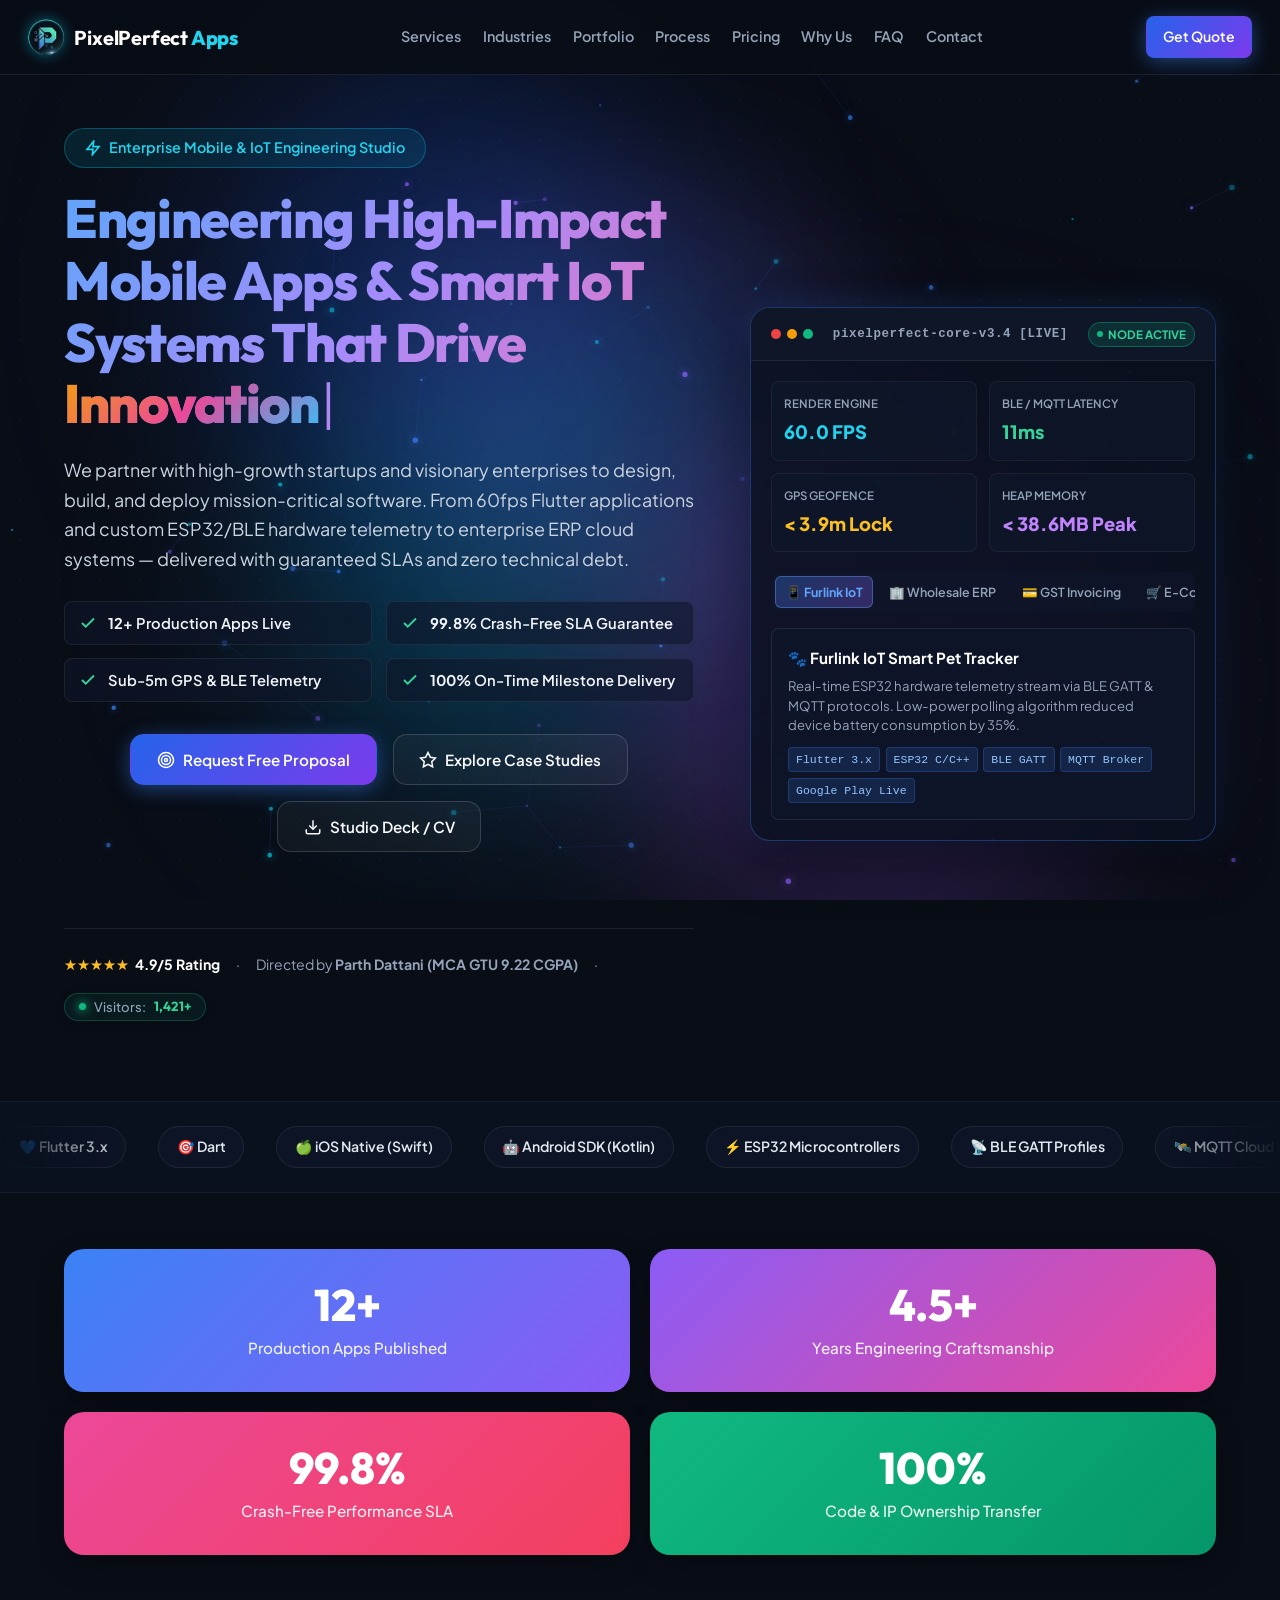
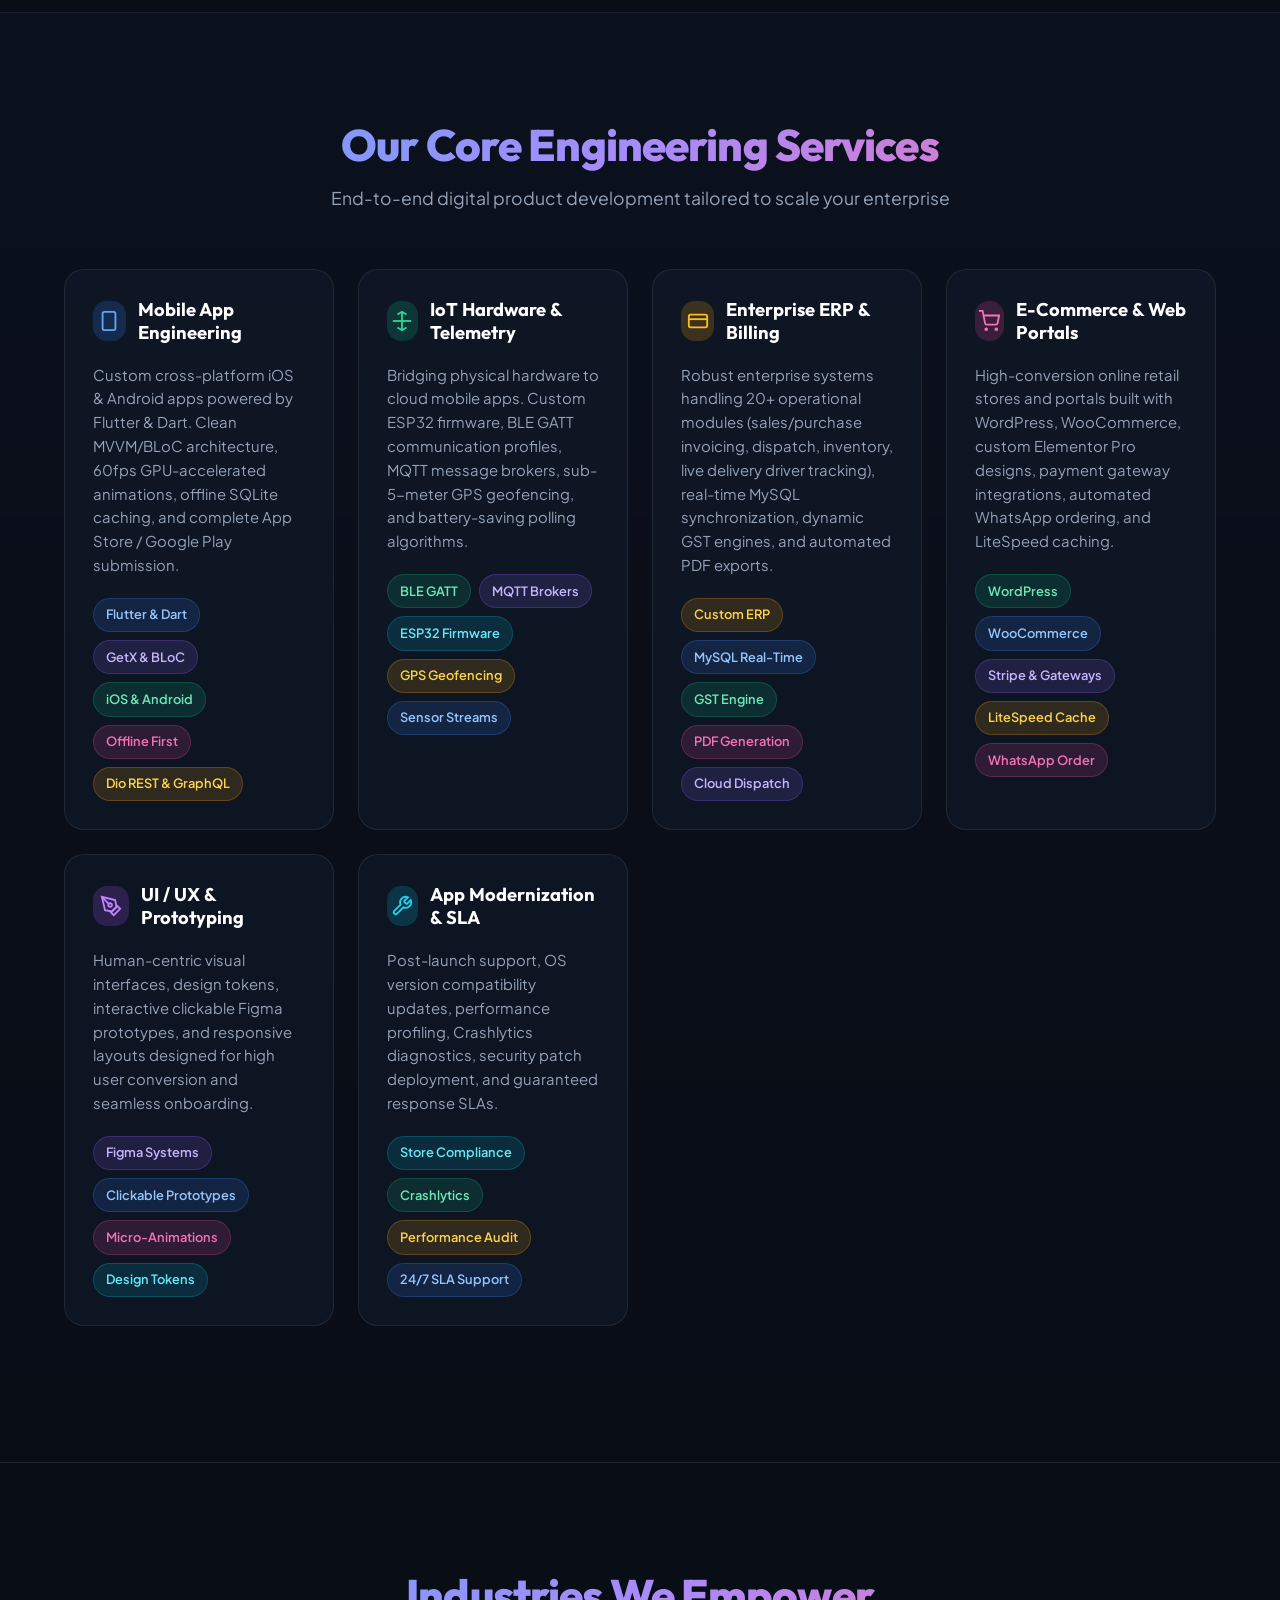
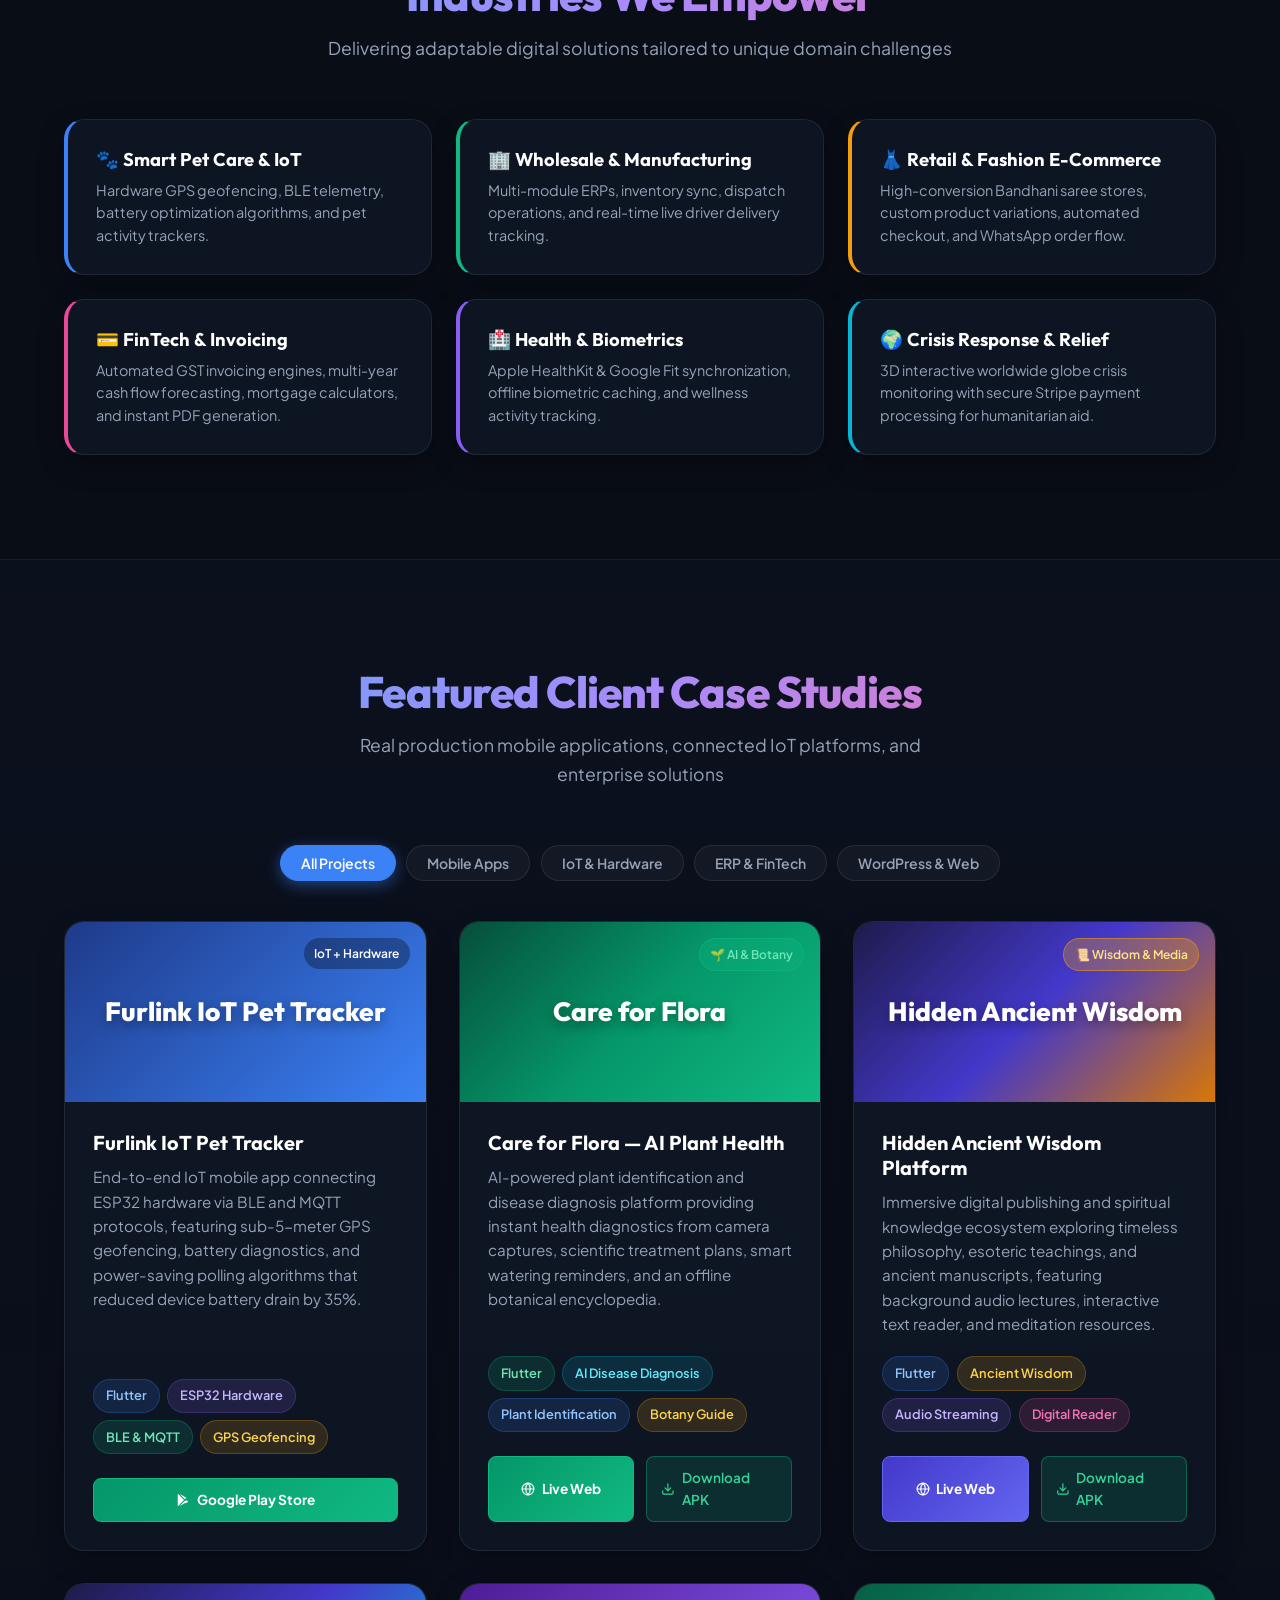
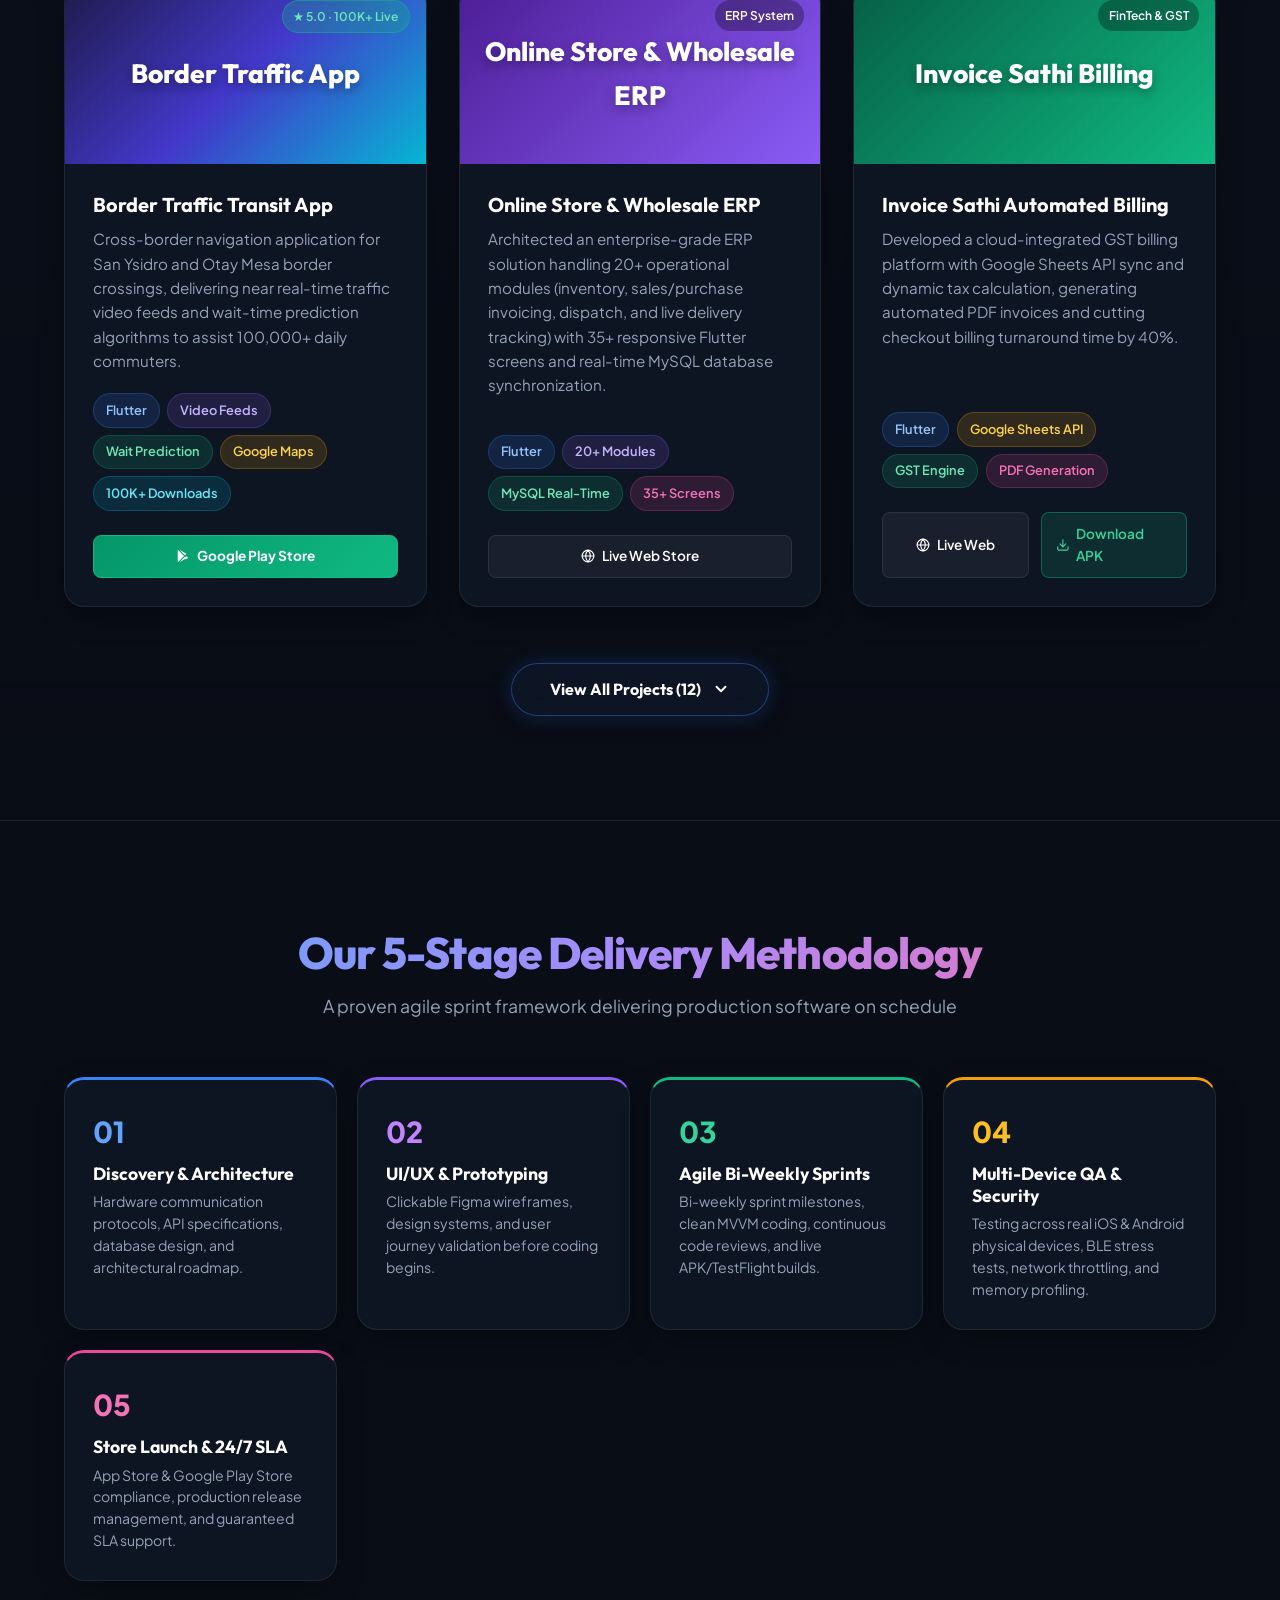
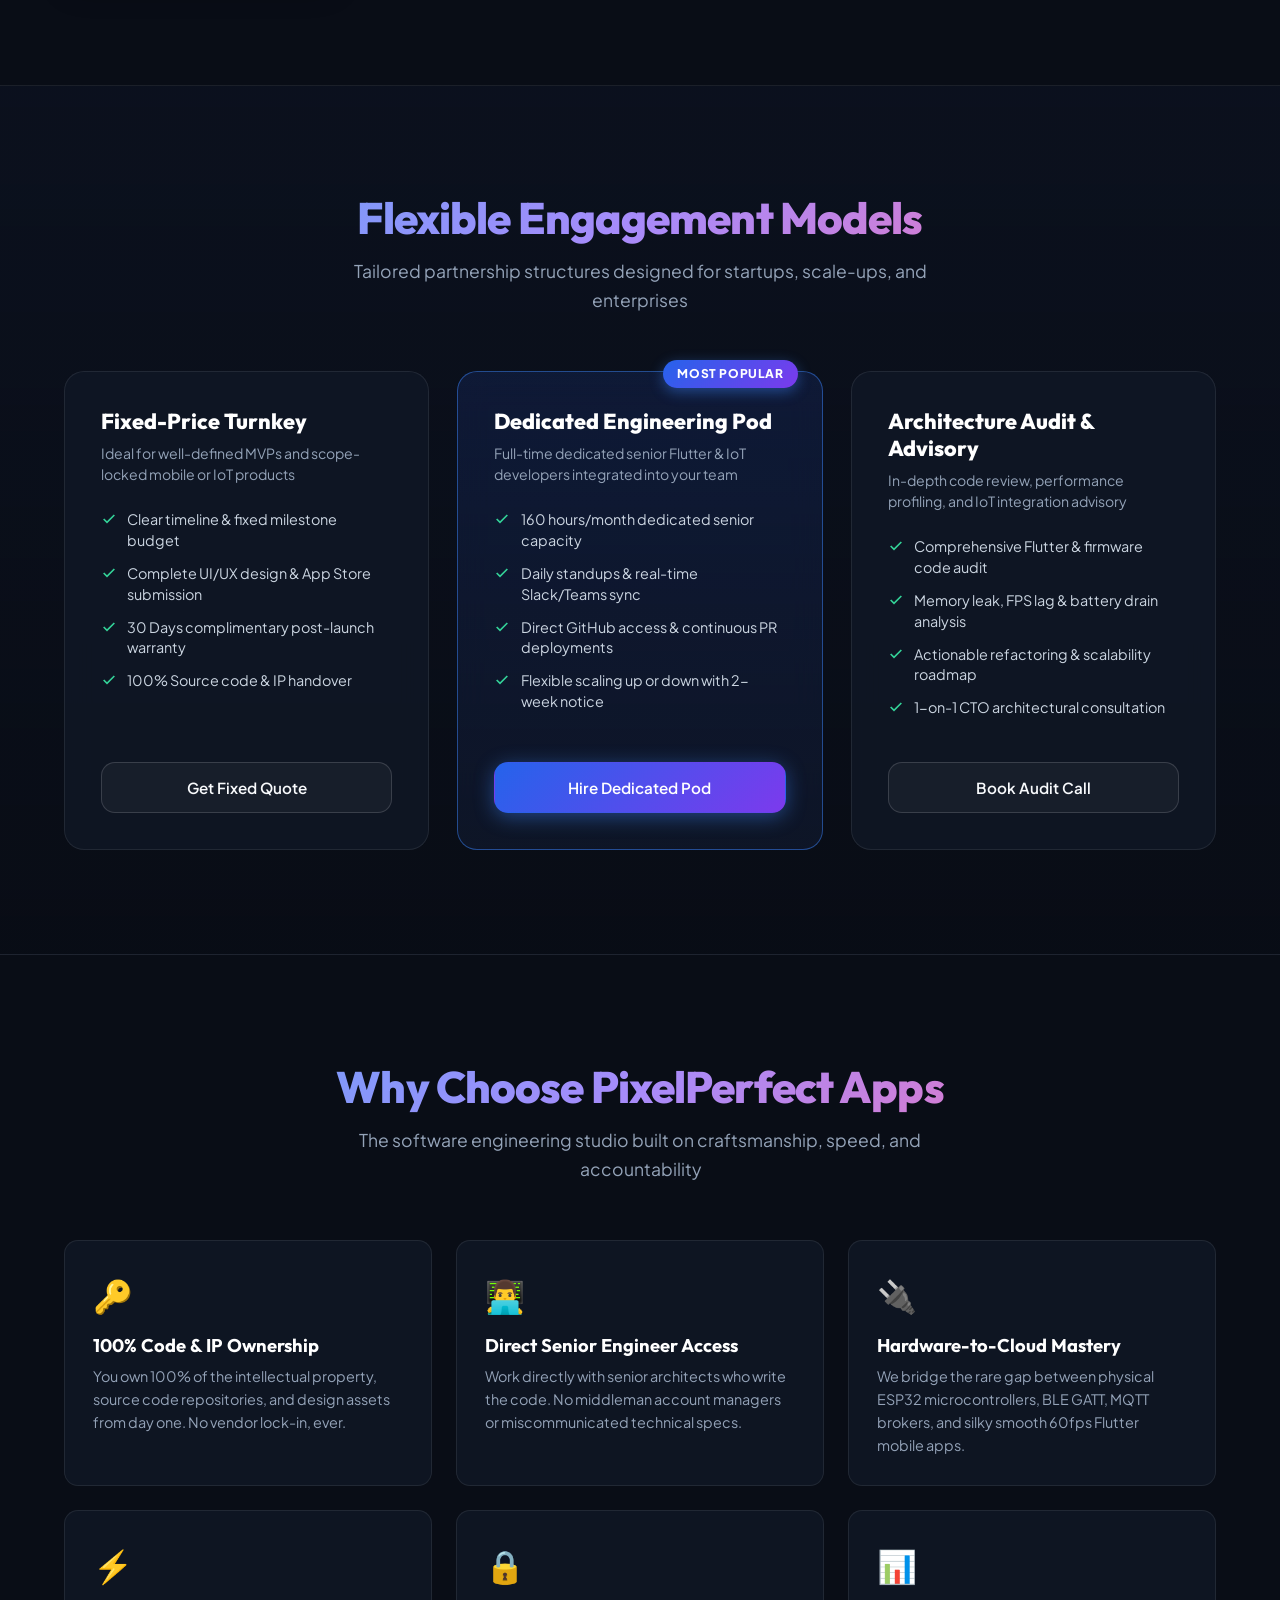
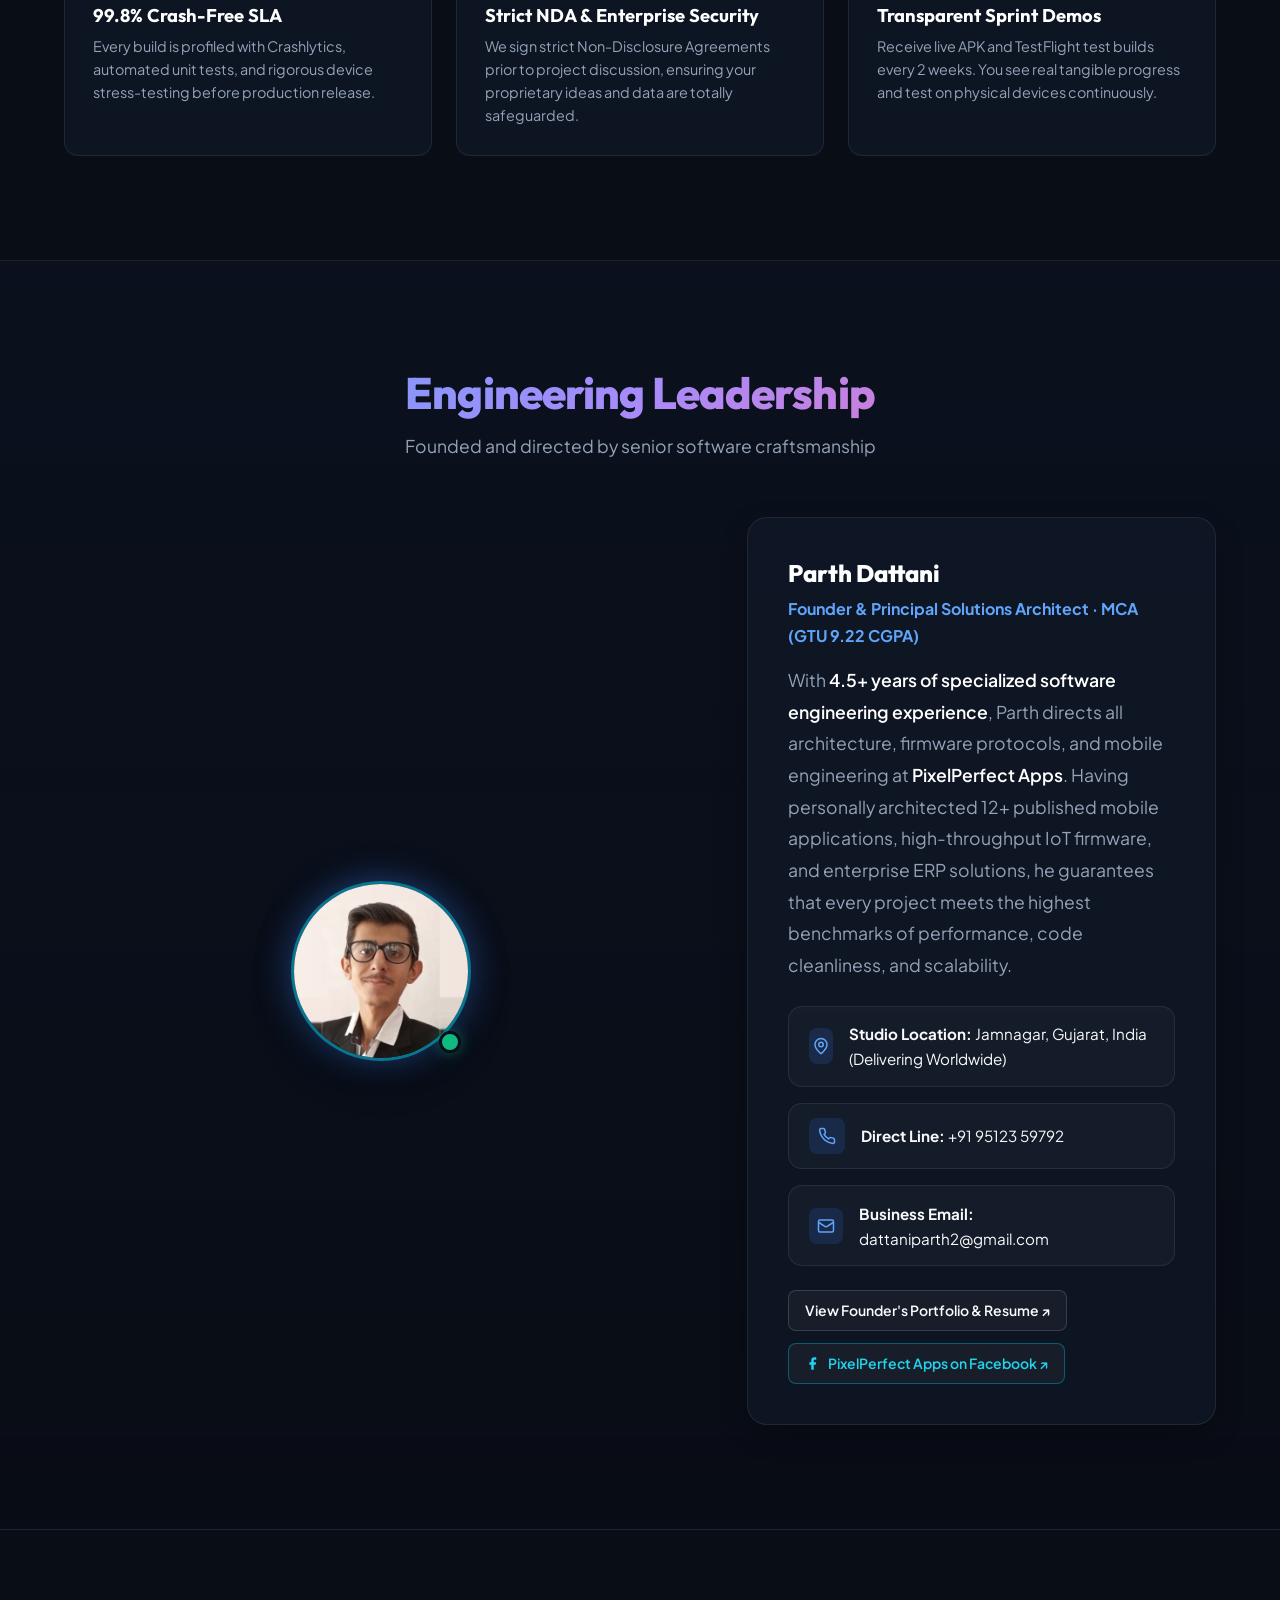
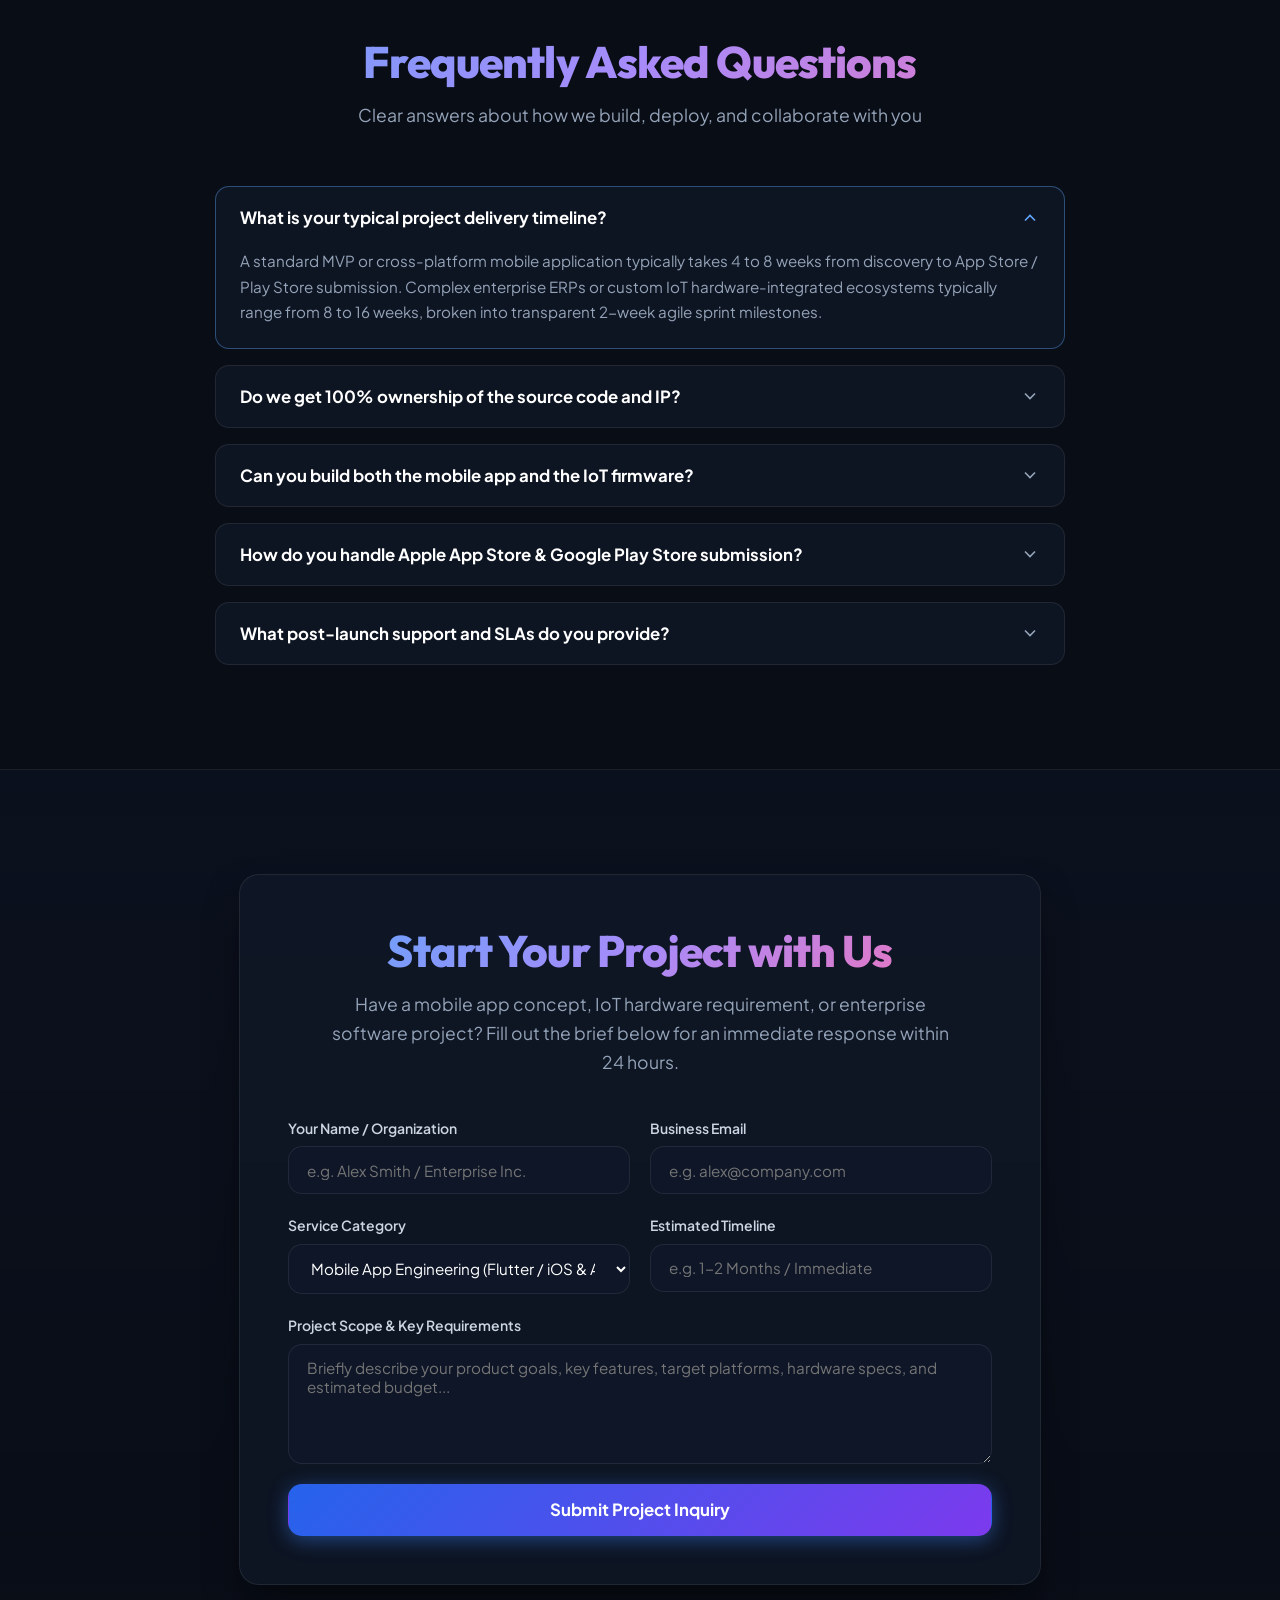
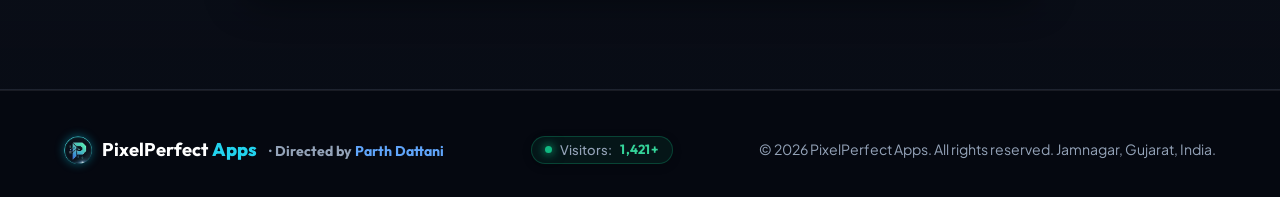
==== index.html @ 60969ca3 "deploy: remove duplicate back-to-top button on Netlify" ====
<!DOCTYPE html>
<html lang="en">
<head>
  <meta charset="UTF-8">
  <meta name="viewport" content="width=device-width, initial-scale=1.0">
  <meta name="description" content="PixelPerfect Apps - Enterprise Mobile App Development, IoT Hardware Telemetry &amp; Cloud Software Company. We architect scalable 60fps Flutter apps, ESP32/BLE firmware, and custom ERP systems.">
  <meta name="keywords" content="PixelPerfect Apps, Mobile App Development Company, Flutter Development Agency, IoT Solutions Company, BLE GATT, MQTT Protocol, ESP32 Firmware, Enterprise ERP, Web Development, Jamnagar, Gujarat, India">
  <meta name="author" content="PixelPerfect Apps">
  
  <!-- Open Graph / Meta -->
  <meta property="og:title" content="PixelPerfect Apps | Enterprise Mobile App &amp; IoT Development Studio">
  <meta property="og:description" content="Engineering high-performance 60fps mobile applications, custom IoT hardware telemetry, and enterprise cloud solutions.">
  <meta property="og:type" content="website">

  <title>PixelPerfect Apps | Enterprise Mobile App &amp; IoT Development Company</title>

  <!-- Google Fonts -->
  <link rel="preconnect" href="https://fonts.googleapis.com">
  <link rel="preconnect" href="https://fonts.gstatic.com" crossorigin>
  <link href="https://fonts.googleapis.com/css2?family=Outfit:wght@400;500;600;700;800&family=Plus+Jakarta+Sans:wght@300;400;500;600;700;800&display=swap" rel="stylesheet">
  
  <!-- Main Stylesheet -->
  <link rel="stylesheet" href="styles.css?v=3.6">
</head>
<body>
  <!-- Reading Scroll Progress Bar -->
  <div id="readingProgressBar" class="reading-progress-bar"></div>

  <!-- Dynamic Background Effects -->
  <canvas id="bgCanvas" class="bg-canvas"></canvas>
  <div class="ambient-glow-wrapper">
    <div class="ambient-glow ambient-glow-1"></div>
    <div class="ambient-glow ambient-glow-2"></div>
    <div class="ambient-glow ambient-glow-3"></div>
  </div>
  <div class="cursor-glow" id="cursorGlow"></div>

  <!-- Navigation Bar -->
  <header class="header" id="header">
    <nav class="nav container">
      <a href="#hero" class="logo">
        <img src="images/pixelperfect-logo.png" alt="PixelPerfect Apps Logo" class="logo-img" style="width: 36px; height: 36px; border-radius: 50%; box-shadow: 0 0 14px rgba(6, 182, 212, 0.5); object-fit: cover;">
        <span><strong style="color: #ffffff;">PixelPerfect</strong> <span style="color: #22d3ee; font-weight: 800;">Apps</span></span>
      </a>

      <ul class="nav-links" id="navLinks">
        <li><a href="#services" class="nav-link">Services</a></li>
        <li><a href="#industries" class="nav-link">Industries</a></li>
        <li><a href="#projects" class="nav-link">Portfolio</a></li>
        <li><a href="#process" class="nav-link">Process</a></li>
        <li><a href="#models" class="nav-link">Pricing</a></li>
        <li><a href="#why-us" class="nav-link">Why Us</a></li>
        <li><a href="#faq" class="nav-link">FAQ</a></li>
        <li><a href="#contact" class="nav-link">Contact</a></li>
      </ul>

      <div class="nav-actions">
        <a href="#contact" class="btn btn-primary btn-sm">Get Quote</a>
        <button class="nav-toggle" id="navToggle" aria-label="Toggle Navigation Menu">
          <span></span><span></span><span></span>
        </button>
      </div>
    </nav>
  </header>

  <main>
    <!-- Hero Section (2-Column Agency Layout) -->
    <section class="hero-section" id="hero">
      <div class="hero-glow-1"></div>
      
      <div class="container">
        <div class="hero-agency-grid">
          
          <!-- Left Column: Agency Pitch, Trust & CTAs -->
          <div class="hero-agency-left">
            <div class="hero-badge-pill anim-fade-down" style="border-color: rgba(6, 182, 212, 0.35); background: rgba(6, 182, 212, 0.12); color: #22d3ee;">
              <svg xmlns="http://www.w3.org/2000/svg" width="16" height="16" viewBox="0 0 24 24" fill="none" stroke="currentColor" stroke-width="2.5"><polygon points="13 2 3 14 12 14 11 22 21 10 12 10 13 2"></polygon></svg>
              Enterprise Mobile &amp; IoT Engineering Studio
            </div>

            <h1 class="hero-title text-gradient anim-fade-up">
              Engineering High-Impact Mobile Apps &amp; Smart IoT Systems That Drive <br>
              <span class="typing-wrapper"><span class="typing-word" data-words='["Growth", "Innovation", "Market Dominance", "Enterprise Scale", "Real-World Impact"]'>Growth</span><span class="typing-cursor">|</span></span>
            </h1>

            <p class="hero-agency-lead anim-fade-up" data-delay="100">
              We partner with high-growth startups and visionary enterprises to design, build, and deploy mission-critical software. From 60fps Flutter applications and custom ESP32/BLE hardware telemetry to enterprise ERP cloud systems — delivered with guaranteed SLAs and zero technical debt.
            </p>

            <div class="hero-bullets-grid">
              <div class="hero-bullet-item anim-zoom-in" data-delay="150">
                <svg class="hero-bullet-icon" width="18" height="18" viewBox="0 0 24 24" fill="none" stroke="currentColor" stroke-width="2.5"><polyline points="20 6 9 17 4 12"></polyline></svg>
                <span><strong class="counter-number" data-counter-end="12" data-counter-suffix="+">12+</strong> Production Apps Live</span>
              </div>
              <div class="hero-bullet-item anim-zoom-in" data-delay="200">
                <svg class="hero-bullet-icon" width="18" height="18" viewBox="0 0 24 24" fill="none" stroke="currentColor" stroke-width="2.5"><polyline points="20 6 9 17 4 12"></polyline></svg>
                <span><strong class="counter-number" data-counter-end="99.8" data-counter-decimals="1" data-counter-suffix="%">99.8%</strong> Crash-Free SLA Guarantee</span>
              </div>
              <div class="hero-bullet-item anim-zoom-in" data-delay="250">
                <svg class="hero-bullet-icon" width="18" height="18" viewBox="0 0 24 24" fill="none" stroke="currentColor" stroke-width="2.5"><polyline points="20 6 9 17 4 12"></polyline></svg>
                <span>Sub-5m GPS &amp; BLE Telemetry</span>
              </div>
              <div class="hero-bullet-item anim-zoom-in" data-delay="300">
                <svg class="hero-bullet-icon" width="18" height="18" viewBox="0 0 24 24" fill="none" stroke="currentColor" stroke-width="2.5"><polyline points="20 6 9 17 4 12"></polyline></svg>
                <span><strong class="counter-number" data-counter-end="100" data-counter-suffix="%">100%</strong> On-Time Milestone Delivery</span>
              </div>
            </div>

            <div class="hero-buttons">
              <a href="#contact" class="btn btn-primary">
                <svg xmlns="http://www.w3.org/2000/svg" width="18" height="18" viewBox="0 0 24 24" fill="none" stroke="currentColor" stroke-width="2"><circle cx="12" cy="12" r="10"></circle><circle cx="12" cy="12" r="6"></circle><circle cx="12" cy="12" r="2"></circle></svg>
                Request Free Proposal
              </a>
              <a href="#projects" class="btn btn-outline">
                <svg xmlns="http://www.w3.org/2000/svg" width="18" height="18" viewBox="0 0 24 24" fill="none" stroke="currentColor" stroke-width="2"><polygon points="12 2 15.09 8.26 22 9.27 17 14.14 18.18 21.02 12 17.77 5.82 21.02 7 14.14 2 9.27 8.91 8.26 12 2"></polygon></svg>
                Explore Case Studies
              </a>
              <a href="https://drive.google.com/file/d/1WzyoeDDawLvLskoEjIEJ572R3XtesWFU/view?usp=sharing" target="_blank" rel="noopener noreferrer" class="btn btn-outline" id="resumeBtn">
                <svg xmlns="http://www.w3.org/2000/svg" width="18" height="18" viewBox="0 0 24 24" fill="none" stroke="currentColor" stroke-width="2"><path d="M21 15v4a2 2 0 0 1-2 2H5a2 2 0 0 1-2-2v-4"></path><polyline points="7 10 12 15 17 10"></polyline><line x1="12" x2="12" y1="15" y2="3"></line></svg>
                Studio Deck / CV
              </a>
            </div>

            <div class="hero-trust-bar">
              <div class="hero-trust-rating">
                <span>★★★★★</span>
                <strong style="color: #ffffff;">4.9/5 Rating</strong>
              </div>
              <span>·</span>
              <span>Directed by <strong>Parth Dattani (MCA GTU 9.22 CGPA)</strong></span>
              <span>·</span>
              <div class="visitor-counter-pill" title="Visitors Counter">
                <span class="visitor-pulse-dot"></span>
                <span class="visitor-label">Visitors:</span>
                <strong class="visitor-number visitor-count-val" id="heroVisitorCount">1,420+</strong>
              </div>
            </div>
          </div>

          <!-- Right Column: Interactive Studio Tech Console -->
          <div class="hero-agency-right anim-slide-right" data-delay="150">
            <div class="agency-tech-console">
              <div class="console-header">
                <div class="console-dots">
                  <span class="console-dot console-dot-red"></span>
                  <span class="console-dot console-dot-yellow"></span>
                  <span class="console-dot console-dot-green"></span>
                </div>
                <span class="console-title">pixelperfect-core-v3.4 [LIVE]</span>
                <span class="console-status-badge">
                  <span class="console-status-dot"></span>
                  Node Active
                </span>
              </div>

              <div class="console-body">
                <!-- Live Telemetry Monitor -->
                <div class="telemetry-grid">
                  <div class="telemetry-box">
                    <span class="telemetry-label" id="telemetryLabel1">Render Engine</span>
                    <span class="telemetry-val cyan" id="telemetryFps">60.0 FPS</span>
                  </div>
                  <div class="telemetry-box">
                    <span class="telemetry-label" id="telemetryLabel2">BLE / MQTT Latency</span>
                    <span class="telemetry-val green" id="telemetryLatency">12ms</span>
                  </div>
                  <div class="telemetry-box">
                    <span class="telemetry-label" id="telemetryLabel3">GPS Geofence</span>
                    <span class="telemetry-val amber" id="telemetryGps">&lt; 3.8m Lock</span>
                  </div>
                  <div class="telemetry-box">
                    <span class="telemetry-label" id="telemetryLabel4">Heap Memory</span>
                    <span class="telemetry-val purple" id="telemetryRam">&lt; 39MB Peak</span>
                  </div>
                </div>

                <!-- Interactive Switcher Tabs -->
                <div class="console-tabs">
                  <button class="console-tab-btn active" data-tab="tab-furlink">📱 Furlink IoT</button>
                  <button class="console-tab-btn" data-tab="tab-erp">🏢 Wholesale ERP</button>
                  <button class="console-tab-btn" data-tab="tab-gst">💳 GST Invoicing</button>
                  <button class="console-tab-btn" data-tab="tab-ecom">🛒 E-Commerce</button>
                </div>

                <!-- Tab 1: Furlink IoT -->
                <div class="console-tab-content" id="tab-furlink">
                  <div class="console-tab-title">
                    <span>🐾 Furlink IoT Smart Pet Tracker</span>
                  </div>
                  <p class="console-tab-desc">
                    Real-time ESP32 hardware telemetry stream via BLE GATT &amp; MQTT protocols. Low-power polling algorithm reduced device battery consumption by 35%.
                  </p>
                  <div class="console-tab-stack">
                    <span>Flutter 3.x</span>
                    <span>ESP32 C/C++</span>
                    <span>BLE GATT</span>
                    <span>MQTT Broker</span>
                    <span>Google Play Live</span>
                  </div>
                </div>

                <!-- Tab 2: Wholesale ERP -->
                <div class="console-tab-content" id="tab-erp" style="display: none;">
                  <div class="console-tab-title">
                    <span>🏢 Shree Momai Enterprise Wholesale ERP</span>
                  </div>
                  <p class="console-tab-desc">
                    Enterprise ERP managing 20+ operational modules (sales/purchase, dispatch, inventory) with 35+ responsive Flutter screens and real-time MySQL synchronization.
                  </p>
                  <div class="console-tab-stack">
                    <span>Flutter Web &amp; App</span>
                    <span>MySQL Real-Time</span>
                    <span>20+ Modules</span>
                    <span>Driver GPS Track</span>
                  </div>
                </div>

                <!-- Tab 3: GST Invoicing -->
                <div class="console-tab-content" id="tab-gst" style="display: none;">
                  <div class="console-tab-title">
                    <span>💳 Invoice Sathi Cloud GST Billing</span>
                  </div>
                  <p class="console-tab-desc">
                    Automated taxation engine with Google Sheets API synchronization and instant dynamic PDF invoice generation in &lt;1.8 seconds.
                  </p>
                  <div class="console-tab-stack">
                    <span>Flutter Clean MVVM</span>
                    <span>Google Sheets API</span>
                    <span>PDF Engine</span>
                    <span>40% Time Saved</span>
                  </div>
                </div>

                <!-- Tab 4: E-Commerce -->
                <div class="console-tab-content" id="tab-ecom" style="display: none;">
                  <div class="console-tab-title">
                    <span>👗 Vishal Bandhaniwala Luxury E-Commerce</span>
                  </div>
                  <p class="console-tab-desc">
                    High-conversion ethnic fashion store with custom variations, automated WhatsApp order routing, and LiteSpeed caching.
                  </p>
                  <div class="console-tab-stack">
                    <span>WordPress</span>
                    <span>WooCommerce</span>
                    <span>WhatsApp Engine</span>
                    <span>Payment Gateway</span>
                  </div>
                </div>
              </div>
            </div>
          </div>

        </div>
      </div>
    </section>

    <!-- Infinite Tech & Frameworks Marquee Slider -->
    <section class="tech-marquee-section">
      <div class="tech-marquee-wrapper">
        <div class="tech-marquee-track">
          <div class="marquee-badge"><span>💙 Flutter 3.x</span></div>
          <div class="marquee-badge"><span>🎯 Dart</span></div>
          <div class="marquee-badge"><span>🍏 iOS Native (Swift)</span></div>
          <div class="marquee-badge"><span>🤖 Android SDK (Kotlin)</span></div>
          <div class="marquee-badge"><span>⚡ ESP32 Microcontrollers</span></div>
          <div class="marquee-badge"><span>📡 BLE GATT Profiles</span></div>
          <div class="marquee-badge"><span>🛰️ MQTT Cloud Brokers</span></div>
          <div class="marquee-badge"><span>🔥 Firebase Suite</span></div>
          <div class="marquee-badge"><span>☁️ AWS Cloud</span></div>
          <div class="marquee-badge"><span>🐬 MySQL &amp; PostgreSQL</span></div>
          <div class="marquee-badge"><span>💾 SQLite Offline First</span></div>
          <div class="marquee-badge"><span>💳 Stripe &amp; Gateways</span></div>
          <div class="marquee-badge"><span>🛒 WordPress &amp; WooCommerce</span></div>
          <div class="marquee-badge"><span>🎨 Figma Design Systems</span></div>
          <div class="marquee-badge"><span>🔄 Git CI/CD Pipelines</span></div>
          
          <!-- Duplicate for Seamless Infinite Scrolling -->
          <div class="marquee-badge"><span>💙 Flutter 3.x</span></div>
          <div class="marquee-badge"><span>🎯 Dart</span></div>
          <div class="marquee-badge"><span>🍏 iOS Native (Swift)</span></div>
          <div class="marquee-badge"><span>🤖 Android SDK (Kotlin)</span></div>
          <div class="marquee-badge"><span>⚡ ESP32 Microcontrollers</span></div>
          <div class="marquee-badge"><span>📡 BLE GATT Profiles</span></div>
          <div class="marquee-badge"><span>🛰️ MQTT Cloud Brokers</span></div>
          <div class="marquee-badge"><span>🔥 Firebase Suite</span></div>
          <div class="marquee-badge"><span>☁️ AWS Cloud</span></div>
          <div class="marquee-badge"><span>🐬 MySQL &amp; PostgreSQL</span></div>
          <div class="marquee-badge"><span>💾 SQLite Offline First</span></div>
          <div class="marquee-badge"><span>💳 Stripe &amp; Gateways</span></div>
          <div class="marquee-badge"><span>🛒 WordPress &amp; WooCommerce</span></div>
          <div class="marquee-badge"><span>🎨 Figma Design Systems</span></div>
          <div class="marquee-badge"><span>🔄 Git CI/CD Pipelines</span></div>
        </div>
      </div>
    </section>

    <!-- Company Trust Metrics Grid -->
    <section class="section" style="padding: 3.5rem 0 3.5rem;">
      <div class="container">
        <div class="stats-grid">
          <div class="stat-card stat-card-1 anim-zoom-in" data-delay="100">
            <div class="stat-number" data-counter-end="12" data-counter-decimals="0" data-counter-suffix="+">12+</div>
            <div class="stat-label">Production Apps Published</div>
          </div>
          <div class="stat-card stat-card-2 anim-zoom-in" data-delay="200">
            <div class="stat-number" data-counter-end="4.5" data-counter-decimals="1" data-counter-suffix="+">4.5+</div>
            <div class="stat-label">Years Engineering Craftsmanship</div>
          </div>
          <div class="stat-card stat-card-3 anim-zoom-in" data-delay="300">
            <div class="stat-number" data-counter-end="99.8" data-counter-decimals="1" data-counter-suffix="%">99.8%</div>
            <div class="stat-label">Crash-Free Performance SLA</div>
          </div>
          <div class="stat-card stat-card-4 anim-zoom-in" data-delay="400">
            <div class="stat-number" data-counter-end="100" data-counter-decimals="0" data-counter-suffix="%">100%</div>
            <div class="stat-label">Code &amp; IP Ownership Transfer</div>
          </div>
        </div>
      </div>
    </section>

    <!-- Comprehensive Agency Core Services -->
    <section class="section section-alt" id="services">
      <div class="container">
        <div class="section-header anim-fade-up">
          <h2 class="section-title text-gradient">Our Core Engineering Services</h2>
          <p class="section-subtitle">End-to-end digital product development tailored to scale your enterprise</p>
        </div>

        <div class="skills-grid-main">
          <!-- Service 1: Mobile App Engineering -->
          <div class="skill-category-card">
            <div class="category-header">
              <div class="category-icon-box" style="background: rgba(59, 130, 246, 0.2); color: #60a5fa;">
                <svg xmlns="http://www.w3.org/2000/svg" width="22" height="22" viewBox="0 0 24 24" fill="none" stroke="currentColor" stroke-width="2"><rect width="14" height="20" x="5" y="2" rx="2" ry="2"></rect><path d="M12 18h.01"></path></svg>
              </div>
              <h3 class="category-title">Mobile App Engineering</h3>
            </div>
            <p style="color: var(--text-muted); font-size: 0.93rem; line-height: 1.6; margin-bottom: 1.25rem;">
              Custom cross-platform iOS &amp; Android apps powered by Flutter &amp; Dart. Clean MVVM/BLoC architecture, 60fps GPU-accelerated animations, offline SQLite caching, and complete App Store / Google Play submission.
            </p>
            <div class="skill-badges-wrap">
              <span class="skill-badge badge-blue">Flutter &amp; Dart</span>
              <span class="skill-badge badge-purple">GetX &amp; BLoC</span>
              <span class="skill-badge badge-green">iOS &amp; Android</span>
              <span class="skill-badge badge-pink">Offline First</span>
              <span class="skill-badge badge-amber">Dio REST &amp; GraphQL</span>
            </div>
          </div>

          <!-- Service 2: IoT & Firmware Engineering -->
          <div class="skill-category-card">
            <div class="category-header">
              <div class="category-icon-box" style="background: rgba(16, 185, 129, 0.2); color: #34d399;">
                <svg xmlns="http://www.w3.org/2000/svg" width="22" height="22" viewBox="0 0 24 24" fill="none" stroke="currentColor" stroke-width="2"><path d="M12 2v20"></path><path d="m17 5-5-3-5 3"></path><path d="m17 19-5 3-5-3"></path><path d="M2 12h20"></path></svg>
              </div>
              <h3 class="category-title">IoT Hardware &amp; Telemetry</h3>
            </div>
            <p style="color: var(--text-muted); font-size: 0.93rem; line-height: 1.6; margin-bottom: 1.25rem;">
              Bridging physical hardware to cloud mobile apps. Custom ESP32 firmware, BLE GATT communication profiles, MQTT message brokers, sub-5-meter GPS geofencing, and battery-saving polling algorithms.
            </p>
            <div class="skill-badges-wrap">
              <span class="skill-badge badge-green">BLE GATT</span>
              <span class="skill-badge badge-purple">MQTT Brokers</span>
              <span class="skill-badge badge-cyan">ESP32 Firmware</span>
              <span class="skill-badge badge-amber">GPS Geofencing</span>
              <span class="skill-badge badge-blue">Sensor Streams</span>
            </div>
          </div>

          <!-- Service 3: Enterprise ERP & FinTech Systems -->
          <div class="skill-category-card">
            <div class="category-header">
              <div class="category-icon-box" style="background: rgba(245, 158, 11, 0.2); color: #fbbf24;">
                <svg xmlns="http://www.w3.org/2000/svg" width="22" height="22" viewBox="0 0 24 24" fill="none" stroke="currentColor" stroke-width="2"><rect width="20" height="14" x="2" y="5" rx="2"></rect><line x1="2" x2="22" y1="10" y2="10"></line></svg>
              </div>
              <h3 class="category-title">Enterprise ERP &amp; Billing</h3>
            </div>
            <p style="color: var(--text-muted); font-size: 0.93rem; line-height: 1.6; margin-bottom: 1.25rem;">
              Robust enterprise systems handling 20+ operational modules (sales/purchase invoicing, dispatch, inventory, live delivery driver tracking), real-time MySQL synchronization, dynamic GST engines, and automated PDF exports.
            </p>
            <div class="skill-badges-wrap">
              <span class="skill-badge badge-amber">Custom ERP</span>
              <span class="skill-badge badge-blue">MySQL Real-Time</span>
              <span class="skill-badge badge-green">GST Engine</span>
              <span class="skill-badge badge-pink">PDF Generation</span>
              <span class="skill-badge badge-purple">Cloud Dispatch</span>
            </div>
          </div>

          <!-- Service 4: E-Commerce & Web Solutions -->
          <div class="skill-category-card">
            <div class="category-header">
              <div class="category-icon-box" style="background: rgba(236, 72, 153, 0.2); color: #f472b6;">
                <svg xmlns="http://www.w3.org/2000/svg" width="22" height="22" viewBox="0 0 24 24" fill="none" stroke="currentColor" stroke-width="2"><circle cx="9" cy="21" r="1"></circle><circle cx="20" cy="21" r="1"></circle><path d="M1 1h4l2.68 13.39a2 2 0 0 0 2 1.61h9.72a2 2 0 0 0 2-1.61L23 6H6"></path></svg>
              </div>
              <h3 class="category-title">E-Commerce &amp; Web Portals</h3>
            </div>
            <p style="color: var(--text-muted); font-size: 0.93rem; line-height: 1.6; margin-bottom: 1.25rem;">
              High-conversion online retail stores and portals built with WordPress, WooCommerce, custom Elementor Pro designs, payment gateway integrations, automated WhatsApp ordering, and LiteSpeed caching.
            </p>
            <div class="skill-badges-wrap">
              <span class="skill-badge badge-green">WordPress</span>
              <span class="skill-badge badge-blue">WooCommerce</span>
              <span class="skill-badge badge-purple">Stripe &amp; Gateways</span>
              <span class="skill-badge badge-amber">LiteSpeed Cache</span>
              <span class="skill-badge badge-pink">WhatsApp Order</span>
            </div>
          </div>

          <!-- Service 5: UI / UX & Figma Prototyping -->
          <div class="skill-category-card">
            <div class="category-header">
              <div class="category-icon-box" style="background: rgba(168, 85, 247, 0.2); color: #c084fc;">
                <svg xmlns="http://www.w3.org/2000/svg" width="22" height="22" viewBox="0 0 24 24" fill="none" stroke="currentColor" stroke-width="2"><path d="M12 19l7-7 3 3-7 7-3-3z"></path><path d="M18 13l-1.5-7.5L2 2l3.5 14.5L13 18l5-5z"></path><path d="M2 2l7.586 7.586"></path><circle cx="11" cy="11" r="2"></circle></svg>
              </div>
              <h3 class="category-title">UI / UX &amp; Prototyping</h3>
            </div>
            <p style="color: var(--text-muted); font-size: 0.93rem; line-height: 1.6; margin-bottom: 1.25rem;">
              Human-centric visual interfaces, design tokens, interactive clickable Figma prototypes, and responsive layouts designed for high user conversion and seamless onboarding.
            </p>
            <div class="skill-badges-wrap">
              <span class="skill-badge badge-purple">Figma Systems</span>
              <span class="skill-badge badge-blue">Clickable Prototypes</span>
              <span class="skill-badge badge-pink">Micro-Animations</span>
              <span class="skill-badge badge-cyan">Design Tokens</span>
            </div>
          </div>

          <!-- Service 6: Maintenance & 24/7 SLA -->
          <div class="skill-category-card">
            <div class="category-header">
              <div class="category-icon-box" style="background: rgba(6, 182, 212, 0.2); color: #22d3ee;">
                <svg xmlns="http://www.w3.org/2000/svg" width="22" height="22" viewBox="0 0 24 24" fill="none" stroke="currentColor" stroke-width="2"><path d="M14.7 6.3a1 1 0 0 0 0 1.4l1.6 1.6a1 1 0 0 0 1.4 0l3.77-3.77a6 6 0 0 1-7.94 7.94l-6.91 6.91a2.12 2.12 0 0 1-3-3l6.91-6.91a6 6 0 0 1 7.94-7.94l-3.76 3.76z"></path></svg>
              </div>
              <h3 class="category-title">App Modernization &amp; SLA</h3>
            </div>
            <p style="color: var(--text-muted); font-size: 0.93rem; line-height: 1.6; margin-bottom: 1.25rem;">
              Post-launch support, OS version compatibility updates, performance profiling, Crashlytics diagnostics, security patch deployment, and guaranteed response SLAs.
            </p>
            <div class="skill-badges-wrap">
              <span class="skill-badge badge-cyan">Store Compliance</span>
              <span class="skill-badge badge-green">Crashlytics</span>
              <span class="skill-badge badge-amber">Performance Audit</span>
              <span class="skill-badge badge-blue">24/7 SLA Support</span>
            </div>
          </div>
        </div>
      </div>
    </section>

    <!-- Industry Solutions Section -->
    <section class="section" id="industries">
      <div class="container">
        <div class="section-header anim-fade-up">
          <h2 class="section-title text-gradient">Industries We Empower</h2>
          <p class="section-subtitle">Delivering adaptable digital solutions tailored to unique domain challenges</p>
        </div>

        <div class="industries-grid">
          <div class="glass-panel" style="padding: 1.75rem; border-left: 4px solid #3b82f6;">
            <h4 style="font-size: 1.15rem; color: #ffffff; font-weight: 700; margin-bottom: 0.5rem;">🐾 Smart Pet Care &amp; IoT</h4>
            <p style="color: var(--text-muted); font-size: 0.9rem; line-height: 1.55;">Hardware GPS geofencing, BLE telemetry, battery optimization algorithms, and pet activity trackers.</p>
          </div>

          <div class="glass-panel" style="padding: 1.75rem; border-left: 4px solid #10b981;">
            <h4 style="font-size: 1.15rem; color: #ffffff; font-weight: 700; margin-bottom: 0.5rem;">🏢 Wholesale &amp; Manufacturing</h4>
            <p style="color: var(--text-muted); font-size: 0.9rem; line-height: 1.55;">Multi-module ERPs, inventory sync, dispatch operations, and real-time live driver delivery tracking.</p>
          </div>

          <div class="glass-panel" style="padding: 1.75rem; border-left: 4px solid #f59e0b;">
            <h4 style="font-size: 1.15rem; color: #ffffff; font-weight: 700; margin-bottom: 0.5rem;">👗 Retail &amp; Fashion E-Commerce</h4>
            <p style="color: var(--text-muted); font-size: 0.9rem; line-height: 1.55;">High-conversion Bandhani saree stores, custom product variations, automated checkout, and WhatsApp order flow.</p>
          </div>

          <div class="glass-panel" style="padding: 1.75rem; border-left: 4px solid #ec4899;">
            <h4 style="font-size: 1.15rem; color: #ffffff; font-weight: 700; margin-bottom: 0.5rem;">💳 FinTech &amp; Invoicing</h4>
            <p style="color: var(--text-muted); font-size: 0.9rem; line-height: 1.55;">Automated GST invoicing engines, multi-year cash flow forecasting, mortgage calculators, and instant PDF generation.</p>
          </div>

          <div class="glass-panel" style="padding: 1.75rem; border-left: 4px solid #8b5cf6;">
            <h4 style="font-size: 1.15rem; color: #ffffff; font-weight: 700; margin-bottom: 0.5rem;">🏥 Health &amp; Biometrics</h4>
            <p style="color: var(--text-muted); font-size: 0.9rem; line-height: 1.55;">Apple HealthKit &amp; Google Fit synchronization, offline biometric caching, and wellness activity tracking.</p>
          </div>

          <div class="glass-panel" style="padding: 1.75rem; border-left: 4px solid #06b6d4;">
            <h4 style="font-size: 1.15rem; color: #ffffff; font-weight: 700; margin-bottom: 0.5rem;">🌍 Crisis Response &amp; Relief</h4>
            <p style="color: var(--text-muted); font-size: 0.9rem; line-height: 1.55;">3D interactive worldwide globe crisis monitoring with secure Stripe payment processing for humanitarian aid.</p>
          </div>
        </div>
      </div>
    </section>

    <!-- Client Production Case Studies (All 7 Client Projects with Direct Links) -->
    <section class="section section-alt" id="projects">
      <div class="container">
        <div class="section-header anim-fade-up">
          <h2 class="section-title text-gradient">Featured Client Case Studies</h2>
          <p class="section-subtitle">Real production mobile applications, connected IoT platforms, and enterprise solutions</p>
        </div>

        <!-- Filter Bar -->
        <div class="projects-filter-bar">
          <button class="filter-btn active" data-filter="all">All Projects</button>
          <button class="filter-btn" data-filter="mobile">Mobile Apps</button>
          <button class="filter-btn" data-filter="iot">IoT &amp; Hardware</button>
          <button class="filter-btn" data-filter="enterprise">ERP &amp; FinTech</button>
          <button class="filter-btn" data-filter="web">WordPress &amp; Web</button>
        </div>

        <div class="projects-grid">
          <!-- Project 1: Furlink IoT Pet Tracker -->
          <div class="project-card" data-category="iot mobile">
            <div class="project-thumb project-thumb-1">
              <div class="project-thumb-badge">IoT + Hardware</div>
              <div class="project-thumb-title">Furlink IoT Pet Tracker</div>
            </div>
            <div class="project-body">
              <h3 class="project-name">Furlink IoT Pet Tracker</h3>
              <p class="project-summary">
                End-to-end IoT mobile app connecting ESP32 hardware via BLE and MQTT protocols, featuring sub-5-meter GPS geofencing, battery diagnostics, and power-saving polling algorithms that reduced device battery drain by 35%.
              </p>
              <div class="project-tags">
                <span class="skill-badge badge-blue">Flutter</span>
                <span class="skill-badge badge-purple">ESP32 Hardware</span>
                <span class="skill-badge badge-green">BLE &amp; MQTT</span>
                <span class="skill-badge badge-amber">GPS Geofencing</span>
              </div>
              <div class="project-links">
                <a href="https://play.google.com/store/apps/details?id=com.ambimat.furlink&pcampaignid=web_share" target="_blank" rel="noopener noreferrer" class="project-btn" style="background: linear-gradient(135deg, #059669 0%, #10b981 100%); border-color: #10b981; color: #ffffff; font-weight: 700;">
                  <svg xmlns="http://www.w3.org/2000/svg" width="14" height="14" viewBox="0 0 24 24" fill="currentColor"><path d="M3.609 1.814L13.792 12 3.61 22.186a1.996 1.996 0 0 1-.61-.914V2.728c.15-.36.368-.679.609-.914zm11.606 11.61l2.585 2.586-12.01 6.863 9.425-9.449zm0-2.848L5.79 1.127l12.01 6.863-2.585 2.586zm1.423 1.424l3.176 1.815c.983.562.983 1.48 0 2.042l-3.176 1.815-2.162-2.162 2.162-2.11z"/></svg>
                  Google Play Store
                </a>
              </div>
            </div>
          </div>          <!-- Project 2: Care for Flora -->
          <div class="project-card" data-category="mobile web">
            <div class="project-thumb" style="background: linear-gradient(135deg, #064e3b 0%, #059669 50%, #10b981 100%);">
              <div class="project-thumb-badge" style="background: rgba(16, 185, 129, 0.3); border: 1px solid rgba(16, 185, 129, 0.5); color: #6ee7b7;">🌱 AI &amp; Botany</div>
              <div class="project-thumb-title">Care for Flora</div>
            </div>
            <div class="project-body">
              <h3 class="project-name">Care for Flora — AI Plant Health</h3>
              <p class="project-summary">
                AI-powered plant identification and disease diagnosis platform providing instant health diagnostics from camera captures, scientific treatment plans, smart watering reminders, and an offline botanical encyclopedia.
              </p>
              <div class="project-tags">
                <span class="skill-badge badge-green">Flutter</span>
                <span class="skill-badge badge-cyan">AI Disease Diagnosis</span>
                <span class="skill-badge badge-blue">Plant Identification</span>
                <span class="skill-badge badge-amber">Botany Guide</span>
              </div>
              <div class="project-links">
                <a href="https://careforflora.com/" target="_blank" rel="noopener noreferrer" class="project-btn" style="background: linear-gradient(135deg, #059669 0%, #10b981 100%); border-color: #10b981; color: #ffffff; font-weight: 700;">
                  <svg xmlns="http://www.w3.org/2000/svg" width="14" height="14" viewBox="0 0 24 24" fill="none" stroke="currentColor" stroke-width="2" stroke-linecap="round" stroke-linejoin="round"><circle cx="12" cy="12" r="10"/><line x1="2" x2="22" y1="12" y2="12"/><path d="M12 2a15.3 15.3 0 0 1 4 10 15.3 15.3 0 0 1-4 10 15.3 15.3 0 0 1-4-10 15.3 15.3 0 0 1 4-10z"/></svg>
                  Live Web
                </a>
                <a href="https://drive.google.com/file/d/1A0uoFakZh_OPoKllhikTiQQlAVI_niSx/view?usp=drive_link" target="_blank" rel="noopener noreferrer" class="project-btn" style="background: rgba(16, 185, 129, 0.15); border-color: rgba(16, 185, 129, 0.4); color: #34d399;">
                  <svg xmlns="http://www.w3.org/2000/svg" width="14" height="14" viewBox="0 0 24 24" fill="none" stroke="currentColor" stroke-width="2" stroke-linecap="round" stroke-linejoin="round"><path d="M21 15v4a2 2 0 0 1-2 2H5a2 2 0 0 1-2-2v-4"/><polyline points="7 10 12 15 17 10"/><line x1="12" x2="12" y1="15" y2="3"/></svg>
                  Download APK
                </a>
              </div>
            </div>
          </div>

          <!-- Project 3: Hidden Ancient Wisdom -->
          <div class="project-card" data-category="mobile web">
            <div class="project-thumb" style="background: linear-gradient(135deg, #1e1b4b 0%, #4338ca 50%, #d97706 100%);">
              <div class="project-thumb-badge" style="background: rgba(245, 158, 11, 0.3); border: 1px solid rgba(245, 158, 11, 0.5); color: #fde68a;">📜 Wisdom &amp; Media</div>
              <div class="project-thumb-title">Hidden Ancient Wisdom</div>
            </div>
            <div class="project-body">
              <h3 class="project-name">Hidden Ancient Wisdom Platform</h3>
              <p class="project-summary">
                Immersive digital publishing and spiritual knowledge ecosystem exploring timeless philosophy, esoteric teachings, and ancient manuscripts, featuring background audio lectures, interactive text reader, and meditation resources.
              </p>
              <div class="project-tags">
                <span class="skill-badge badge-blue">Flutter</span>
                <span class="skill-badge badge-amber">Ancient Wisdom</span>
                <span class="skill-badge badge-purple">Audio Streaming</span>
                <span class="skill-badge badge-pink">Digital Reader</span>
              </div>
              <div class="project-links">
                <a href="https://hiddenancientwisdom.com/" target="_blank" rel="noopener noreferrer" class="project-btn" style="background: linear-gradient(135deg, #4338ca 0%, #6366f1 100%); border-color: #6366f1; color: #ffffff; font-weight: 700;">
                  <svg xmlns="http://www.w3.org/2000/svg" width="14" height="14" viewBox="0 0 24 24" fill="none" stroke="currentColor" stroke-width="2" stroke-linecap="round" stroke-linejoin="round"><circle cx="12" cy="12" r="10"/><line x1="2" x2="22" y1="12" y2="12"/><path d="M12 2a15.3 15.3 0 0 1 4 10 15.3 15.3 0 0 1-4 10 15.3 15.3 0 0 1-4-10 15.3 15.3 0 0 1 4-10z"/></svg>
                  Live Web
                </a>
                <a href="https://drive.google.com/file/d/1sNAW_nbf-_vCLDvB2FovvXL8M4U0bd4m/view?usp=drive_link" target="_blank" rel="noopener noreferrer" class="project-btn" style="background: rgba(16, 185, 129, 0.15); border-color: rgba(16, 185, 129, 0.4); color: #34d399;">
                  <svg xmlns="http://www.w3.org/2000/svg" width="14" height="14" viewBox="0 0 24 24" fill="none" stroke="currentColor" stroke-width="2" stroke-linecap="round" stroke-linejoin="round"><path d="M21 15v4a2 2 0 0 1-2 2H5a2 2 0 0 1-2-2v-4"/><polyline points="7 10 12 15 17 10"/><line x1="12" x2="12" y1="15" y2="3"/></svg>
                  Download APK
                </a>
              </div>
            </div>
          </div>

          <!-- Project 4: Border Traffic Transit App -->
          <div class="project-card" data-category="mobile">
            <div class="project-thumb" style="background: linear-gradient(135deg, #1e1b4b 0%, #4338ca 50%, #06b6d4 100%);">
              <div class="project-thumb-badge" style="background: rgba(16, 185, 129, 0.3); border: 1px solid rgba(16, 185, 129, 0.5); color: #6ee7b7;">★ 5.0 · 100K+ Live</div>
              <div class="project-thumb-title">Border Traffic App</div>
            </div>
            <div class="project-body">
              <h3 class="project-name">Border Traffic Transit App</h3>
              <p class="project-summary">
                Cross-border navigation application for San Ysidro and Otay Mesa border crossings, delivering near real-time traffic video feeds and wait-time prediction algorithms to assist 100,000+ daily commuters.
              </p>
              <div class="project-tags">
                <span class="skill-badge badge-blue">Flutter</span>
                <span class="skill-badge badge-purple">Video Feeds</span>
                <span class="skill-badge badge-green">Wait Prediction</span>
                <span class="skill-badge badge-amber">Google Maps</span>
                <span class="skill-badge badge-cyan">100K+ Downloads</span>
              </div>
              <div class="project-links">
                <a href="https://play.google.com/store/apps/details?id=com.bordertraffic.app" target="_blank" rel="noopener noreferrer" class="project-btn" style="background: linear-gradient(135deg, #059669 0%, #10b981 100%); border-color: #10b981; color: #ffffff; font-weight: 700;">
                  <svg xmlns="http://www.w3.org/2000/svg" width="14" height="14" viewBox="0 0 24 24" fill="currentColor"><path d="M3.609 1.814L13.792 12 3.61 22.186a1.996 1.996 0 0 1-.61-.914V2.728c.15-.36.368-.679.609-.914zm11.606 11.61l2.585 2.586-12.01 6.863 9.425-9.449zm0-2.848L5.79 1.127l12.01 6.863-2.585 2.586zm1.423 1.424l3.176 1.815c.983.562.983 1.48 0 2.042l-3.176 1.815-2.162-2.162 2.162-2.11z"/></svg>
                  Google Play Store
                </a>
              </div>
            </div>
          </div>

          <!-- Project 5: Online Store & Wholesale ERP -->
          <div class="project-card" data-category="enterprise mobile">
            <div class="project-thumb project-thumb-2">
              <div class="project-thumb-badge">ERP System</div>
              <div class="project-thumb-title">Online Store &amp; Wholesale ERP</div>
            </div>
            <div class="project-body">
              <h3 class="project-name">Online Store &amp; Wholesale ERP</h3>
              <p class="project-summary">
                Architected an enterprise-grade ERP solution handling 20+ operational modules (inventory, sales/purchase invoicing, dispatch, and live delivery tracking) with 35+ responsive Flutter screens and real-time MySQL database synchronization.
              </p>
              <div class="project-tags">
                <span class="skill-badge badge-blue">Flutter</span>
                <span class="skill-badge badge-purple">20+ Modules</span>
                <span class="skill-badge badge-green">MySQL Real-Time</span>
                <span class="skill-badge badge-pink">35+ Screens</span>
              </div>
              <div class="project-links">
                <a href="http://shreemomaienterprise.com/" target="_blank" rel="noopener noreferrer" class="project-btn">
                  <svg xmlns="http://www.w3.org/2000/svg" width="14" height="14" viewBox="0 0 24 24" fill="none" stroke="currentColor" stroke-width="2" stroke-linecap="round" stroke-linejoin="round"><circle cx="12" cy="12" r="10"/><line x1="2" x2="22" y1="12" y2="12"/><path d="M12 2a15.3 15.3 0 0 1 4 10 15.3 15.3 0 0 1-4 10 15.3 15.3 0 0 1-4-10 15.3 15.3 0 0 1 4-10z"/></svg>
                  Live Web Store
                </a>
              </div>
            </div>
          </div>

          <!-- Project 6: Invoice Sathi Automated Billing -->
          <div class="project-card" data-category="enterprise mobile">
            <div class="project-thumb project-thumb-3">
              <div class="project-thumb-badge">FinTech &amp; GST</div>
              <div class="project-thumb-title">Invoice Sathi Billing</div>
            </div>
            <div class="project-body">
              <h3 class="project-name">Invoice Sathi Automated Billing</h3>
              <p class="project-summary">
                Developed a cloud-integrated GST billing platform with Google Sheets API sync and dynamic tax calculation, generating automated PDF invoices and cutting checkout billing turnaround time by 40%.
              </p>
              <div class="project-tags">
                <span class="skill-badge badge-blue">Flutter</span>
                <span class="skill-badge badge-amber">Google Sheets API</span>
                <span class="skill-badge badge-green">GST Engine</span>
                <span class="skill-badge badge-pink">PDF Generation</span>
              </div>
              <div class="project-links">
                <a href="https://web.invoicesathi.com/" target="_blank" rel="noopener noreferrer" class="project-btn">
                  <svg xmlns="http://www.w3.org/2000/svg" width="14" height="14" viewBox="0 0 24 24" fill="none" stroke="currentColor" stroke-width="2" stroke-linecap="round" stroke-linejoin="round"><circle cx="12" cy="12" r="10"/><line x1="2" x2="22" y1="12" y2="12"/><path d="M12 2a15.3 15.3 0 0 1 4 10 15.3 15.3 0 0 1-4 10 15.3 15.3 0 0 1-4-10 15.3 15.3 0 0 1 4-10z"/></svg>
                  Live Web
                </a>
                <a href="https://drive.google.com/file/d/1AeeGLBPSdbO6_A684OJ15e4c5ds07OMP/view?usp=drive_link" target="_blank" rel="noopener noreferrer" class="project-btn" style="background: rgba(16, 185, 129, 0.15); border-color: rgba(16, 185, 129, 0.4); color: #34d399;">
                  <svg xmlns="http://www.w3.org/2000/svg" width="14" height="14" viewBox="0 0 24 24" fill="none" stroke="currentColor" stroke-width="2" stroke-linecap="round" stroke-linejoin="round"><path d="M21 15v4a2 2 0 0 1-2 2H5a2 2 0 0 1-2-2v-4"/><polyline points="7 10 12 15 17 10"/><line x1="12" x2="12" y1="15" y2="3"/></svg>
                  Download APK
                </a>
              </div>
            </div>
          </div>

          <!-- Project 7: Vishal Bandhaniwala E-Commerce -->
          <div class="project-card" data-category="web enterprise">
            <div class="project-thumb project-thumb-4" style="background: linear-gradient(135deg, #064e3b 0%, #047857 50%, #0f172a 100%);">
              <div class="project-thumb-badge" style="background: rgba(16, 185, 129, 0.3); border: 1px solid rgba(16, 185, 129, 0.5); color: #6ee7b7;">WordPress &amp; WooCommerce</div>
              <div class="project-thumb-title">Vishal Bandhaniwala</div>
            </div>
            <div class="project-body">
              <h3 class="project-name">Vishal Bandhaniwala E-Commerce</h3>
              <p class="project-summary">
                High-conversion luxury ethnic wear and Bandhani e-commerce portal built with WordPress &amp; WooCommerce, featuring custom product variations, fast checkout, automated WhatsApp ordering, and LiteSpeed caching.
              </p>
              <div class="project-tags">
                <span class="skill-badge badge-green">WordPress</span>
                <span class="skill-badge badge-blue">WooCommerce</span>
                <span class="skill-badge badge-amber">Elementor Pro</span>
                <span class="skill-badge badge-pink">Payment Gateway</span>
              </div>
              <div class="project-links">
                <a href="https://vishalbandhaniwala.com/" target="_blank" rel="noopener noreferrer" class="project-btn" style="background: linear-gradient(135deg, #059669 0%, #10b981 100%); border-color: #10b981; color: #ffffff; font-weight: 700;">
                  <svg xmlns="http://www.w3.org/2000/svg" width="14" height="14" viewBox="0 0 24 24" fill="none" stroke="currentColor" stroke-width="2" stroke-linecap="round" stroke-linejoin="round"><circle cx="12" cy="12" r="10"/><line x1="2" x2="22" y1="12" y2="12"/><path d="M12 2a15.3 15.3 0 0 1 4 10 15.3 15.3 0 0 1-4 10 15.3 15.3 0 0 1-4-10 15.3 15.3 0 0 1 4-10z"/></svg>
                  Visit Live Store
                </a>
              </div>
            </div>
          </div>

          <!-- Project 8: Compassiona Disaster Awareness -->
          <div class="project-card" data-category="mobile enterprise">
            <div class="project-thumb project-thumb-4">
              <div class="project-thumb-badge">3D &amp; Stripe</div>
              <div class="project-thumb-title">Compassiona Disaster Platform</div>
            </div>
            <div class="project-body">
              <h3 class="project-name">Compassiona Disaster Awareness</h3>
              <p class="project-summary">
                Real-time crisis monitoring platform featuring an interactive 3D globe visualization of worldwide events with secure Stripe payment integration for humanitarian relief aid.
              </p>
              <div class="project-tags">
                <span class="skill-badge badge-blue">Flutter</span>
                <span class="skill-badge badge-purple">3D Globe Viz</span>
                <span class="skill-badge badge-green">Stripe Payments</span>
                <span class="skill-badge badge-amber">Live Crisis Feed</span>
              </div>
              <div class="project-links">
                <a href="https://compassiona.com/" target="_blank" rel="noopener noreferrer" class="project-btn">
                  <svg xmlns="http://www.w3.org/2000/svg" width="14" height="14" viewBox="0 0 24 24" fill="none" stroke="currentColor" stroke-width="2" stroke-linecap="round" stroke-linejoin="round"><circle cx="12" cy="12" r="10"/><line x1="2" x2="22" y1="12" y2="12"/><path d="M12 2a15.3 15.3 0 0 1 4 10 15.3 15.3 0 0 1-4 10 15.3 15.3 0 0 1-4-10 15.3 15.3 0 0 1 4-10z"/></svg>
                  Live Web
                </a>
                <a href="https://drive.google.com/file/d/1hLI8EqwIdOMuvjLgLiZAwaOFDZulvIr4/view?usp=drive_link" target="_blank" rel="noopener noreferrer" class="project-btn" style="background: rgba(16, 185, 129, 0.15); border-color: rgba(16, 185, 129, 0.4); color: #34d399;">
                  <svg xmlns="http://www.w3.org/2000/svg" width="14" height="14" viewBox="0 0 24 24" fill="none" stroke="currentColor" stroke-width="2" stroke-linecap="round" stroke-linejoin="round"><path d="M21 15v4a2 2 0 0 1-2 2H5a2 2 0 0 1-2-2v-4"/><polyline points="7 10 12 15 17 10"/><line x1="12" x2="12" y1="15" y2="3"/></svg>
                  Download APK
                </a>
              </div>
            </div>
          </div>

          <!-- Project 9: Property Investment Tracker -->
          <div class="project-card" data-category="mobile enterprise">
            <div class="project-thumb project-thumb-5">
              <div class="project-thumb-badge">Real Estate ROI</div>
              <div class="project-thumb-title">Property Investment Tracker</div>
            </div>
            <div class="project-body">
              <h3 class="project-name">Property Investment Tracker</h3>
              <p class="project-summary">
                Financial real estate analytics tool providing dynamic mortgage calculations, multi-year cash flow forecasting, ROI/IRR evaluations across 15+ variables, and automated PDF reports in under 2 seconds.
              </p>
              <div class="project-tags">
                <span class="skill-badge badge-blue">Flutter</span>
                <span class="skill-badge badge-green">ROI/IRR Analytics</span>
                <span class="skill-badge badge-purple">Cash Flow Engine</span>
                <span class="skill-badge badge-pink">PDF Reports</span>
              </div>
              <div class="project-links">
                <a href="https://property-tracker-d3fe2.web.app/" target="_blank" rel="noopener noreferrer" class="project-btn">
                  <svg xmlns="http://www.w3.org/2000/svg" width="14" height="14" viewBox="0 0 24 24" fill="none" stroke="currentColor" stroke-width="2" stroke-linecap="round" stroke-linejoin="round"><circle cx="12" cy="12" r="10"/><line x1="2" x2="22" y1="12" y2="12"/><path d="M12 2a15.3 15.3 0 0 1 4 10 15.3 15.3 0 0 1-4 10 15.3 15.3 0 0 1-4-10 15.3 15.3 0 0 1 4-10z"/></svg>
                  Live Web
                </a>
                <a href="https://drive.google.com/file/d/1GR5q2cDijiA29pGjEqoq41ZyqGc2-RNP/view?usp=drive_link" target="_blank" rel="noopener noreferrer" class="project-btn" style="background: rgba(16, 185, 129, 0.15); border-color: rgba(16, 185, 129, 0.4); color: #34d399;">
                  <svg xmlns="http://www.w3.org/2000/svg" width="14" height="14" viewBox="0 0 24 24" fill="none" stroke="currentColor" stroke-width="2" stroke-linecap="round" stroke-linejoin="round"><path d="M21 15v4a2 2 0 0 1-2 2H5a2 2 0 0 1-2-2v-4"/><polyline points="7 10 12 15 17 10"/><line x1="12" x2="12" y1="15" y2="3"/></svg>
                  Download APK
                </a>
              </div>
            </div>
          </div>

          <!-- Project 10: Fitness Is Life -->
          <div class="project-card" data-category="mobile">
            <div class="project-thumb project-thumb-6">
              <div class="project-thumb-badge">Health &amp; Fit</div>
              <div class="project-thumb-title">Fitness Is Life</div>
            </div>
            <div class="project-body">
              <h3 class="project-name">Fitness Is Life Health App</h3>
              <p class="project-summary">
                Comprehensive health and activity tracking mobile application integrating Apple HealthKit and Google Fit APIs with offline SQLite caching for seamless biometric monitoring.
              </p>
              <div class="project-tags">
                <span class="skill-badge badge-blue">Flutter</span>
                <span class="skill-badge badge-pink">Apple HealthKit</span>
                <span class="skill-badge badge-green">Google Fit</span>
                <span class="skill-badge badge-purple">SQLite Offline</span>
              </div>
              <div class="project-links">
                <a href="https://fitnessislife.org/" target="_blank" rel="noopener noreferrer" class="project-btn">
                  <svg xmlns="http://www.w3.org/2000/svg" width="14" height="14" viewBox="0 0 24 24" fill="none" stroke="currentColor" stroke-width="2" stroke-linecap="round" stroke-linejoin="round"><circle cx="12" cy="12" r="10"/><line x1="2" x2="22" y1="12" y2="12"/><path d="M12 2a15.3 15.3 0 0 1 4 10 15.3 15.3 0 0 1-4 10 15.3 15.3 0 0 1-4-10 15.3 15.3 0 0 1 4-10z"/></svg>
                  Live Web
                </a>
                <a href="https://drive.google.com/file/d/14CcHRHBu56IZUso8eeS46pVqpKWdSieR/view?usp=drive_link" target="_blank" rel="noopener noreferrer" class="project-btn" style="background: rgba(16, 185, 129, 0.15); border-color: rgba(16, 185, 129, 0.4); color: #34d399;">
                  <svg xmlns="http://www.w3.org/2000/svg" width="14" height="14" viewBox="0 0 24 24" fill="none" stroke="currentColor" stroke-width="2" stroke-linecap="round" stroke-linejoin="round"><path d="M21 15v4a2 2 0 0 1-2 2H5a2 2 0 0 1-2-2v-4"/><polyline points="7 10 12 15 17 10"/><line x1="12" x2="12" y1="15" y2="3"/></svg>
                  Download APK
                </a>
              </div>
            </div>
          </div>

          <!-- Project 11: Quitter Multimedia Platform -->
          <div class="project-card" data-category="mobile">
            <div class="project-thumb" style="background: linear-gradient(135deg, #581c87 0%, #7c3aed 50%, #ec4899 100%);">
              <div class="project-thumb-badge">Streaming &amp; Chat</div>
              <div class="project-thumb-title">Quitter Multimedia</div>
            </div>
            <div class="project-body">
              <h3 class="project-name">Quitter Multimedia Platform</h3>
              <p class="project-summary">
                Engineered a multi-functional Flutter app with background audio streaming, real-time messaging, event coordination, and media caching for seamless low-latency interactions.
              </p>
              <div class="project-tags">
                <span class="skill-badge badge-blue">Flutter</span>
                <span class="skill-badge badge-cyan">Audio Streaming</span>
                <span class="skill-badge badge-purple">Real-Time Messaging</span>
                <span class="skill-badge badge-pink">Media Cache</span>
              </div>
              <div class="project-links">
                <a href="https://github.com/Parth-Dattani" target="_blank" rel="noopener noreferrer" class="project-btn">
                  <svg xmlns="http://www.w3.org/2000/svg" width="14" height="14" viewBox="0 0 24 24" fill="none" stroke="currentColor" stroke-width="2" stroke-linecap="round" stroke-linejoin="round"><path d="M15 22v-4a4.8 4.8 0 0 0-1-3.5c3 0 6-2 6-5.5.08-1.25-.27-2.48-1-3.5.28-1.15.28-2.35 0-3.5 0 0-1 0-3 1.5-2.64-.5-5.36-.5-8 0C6 2 5 2 5 2c-.3 1.15-.3 2.35 0 3.5A5.403 5.403 0 0 0 4 9c0 3.5 3 5.5 6 5.5-.39.49-.68 1.05-.85 1.65-.17.6-.22 1.23-.15 1.85v4"></path><path d="M9 18c-4.51 2-5-2-7-2"></path></svg>
                  GitHub Repository
                </a>
              </div>
            </div>
          </div>

          <!-- Project 12: Mesh Work Enterprise Platform -->
          <div class="project-card" data-category="enterprise mobile">
            <div class="project-thumb" style="background: linear-gradient(135deg, #134e4a 0%, #0d9488 50%, #0284c7 100%);">
              <div class="project-thumb-badge">Manufacturing &amp; SMB</div>
              <div class="project-thumb-title">Mesh Work Platform</div>
            </div>
            <div class="project-body">
              <h3 class="project-name">Mesh Work Enterprise Platform</h3>
              <p class="project-summary">
                Created operational workflow platforms for manufacturing SMBs, digitizing multi-stage procurement, sourcing, and quality management tasks across 25+ Flutter screens via robust REST APIs.
              </p>
              <div class="project-tags">
                <span class="skill-badge badge-blue">Flutter</span>
                <span class="skill-badge badge-purple">25+ Screens</span>
                <span class="skill-badge badge-green">Procurement</span>
                <span class="skill-badge badge-amber">REST APIs</span>
              </div>
              <div class="project-links">
                <a href="https://github.com/Parth-Dattani" target="_blank" rel="noopener noreferrer" class="project-btn">
                  <svg xmlns="http://www.w3.org/2000/svg" width="14" height="14" viewBox="0 0 24 24" fill="none" stroke="currentColor" stroke-width="2" stroke-linecap="round" stroke-linejoin="round"><path d="M15 22v-4a4.8 4.8 0 0 0-1-3.5c3 0 6-2 6-5.5.08-1.25-.27-2.48-1-3.5.28-1.15.28-2.35 0-3.5 0 0-1 0-3 1.5-2.64-.5-5.36-.5-8 0C6 2 5 2 5 2c-.3 1.15-.3 2.35 0 3.5A5.403 5.403 0 0 0 4 9c0 3.5 3 5.5 6 5.5-.39.49-.68 1.05-.85 1.65-.17.6-.22 1.23-.15 1.85v4"></path><path d="M9 18c-4.51 2-5-2-7-2"></path></svg>
                  GitHub Repository
                </a>
              </div>
            </div>
          </div>
        </div>

        <!-- View All / Show Less Toggle Button -->
        <div class="projects-view-more-wrap">
          <button id="viewAllProjectsBtn" class="view-all-btn" type="button" aria-label="Toggle all projects view">
            <span class="btn-text">View All Projects (12)</span>
            <svg class="btn-icon" xmlns="http://www.w3.org/2000/svg" width="18" height="18" viewBox="0 0 24 24" fill="none" stroke="currentColor" stroke-width="2.5" stroke-linecap="round" stroke-linejoin="round"><polyline points="6 9 12 15 18 9"></polyline></svg>
          </button>
        </div>
      </div>
    </section>

    <!-- 5-Stage Engineering Delivery Lifecycle -->
    <section class="section" id="process">
      <div class="container">
        <div class="section-header anim-fade-up">
          <h2 class="section-title text-gradient">Our 5-Stage Delivery Methodology</h2>
          <p class="section-subtitle">A proven agile sprint framework delivering production software on schedule</p>
        </div>

        <div class="process-grid">
          <!-- Step 1 -->
          <div class="glass-panel" style="padding: 1.75rem; border-top: 3px solid #3b82f6;">
            <div style="font-size: 1.8rem; font-weight: 800; color: #60a5fa; margin-bottom: 0.5rem;">01</div>
            <h4 style="font-size: 1.1rem; font-weight: 700; color: #ffffff; margin-bottom: 0.4rem;">Discovery &amp; Architecture</h4>
            <p style="color: var(--text-muted); font-size: 0.88rem; line-height: 1.55;">
              Hardware communication protocols, API specifications, database design, and architectural roadmap.
            </p>
          </div>

          <!-- Step 2 -->
          <div class="glass-panel" style="padding: 1.75rem; border-top: 3px solid #8b5cf6;">
            <div style="font-size: 1.8rem; font-weight: 800; color: #c084fc; margin-bottom: 0.5rem;">02</div>
            <h4 style="font-size: 1.1rem; font-weight: 700; color: #ffffff; margin-bottom: 0.4rem;">UI/UX &amp; Prototyping</h4>
            <p style="color: var(--text-muted); font-size: 0.88rem; line-height: 1.55;">
              Clickable Figma wireframes, design systems, and user journey validation before coding begins.
            </p>
          </div>

          <!-- Step 3 -->
          <div class="glass-panel" style="padding: 1.75rem; border-top: 3px solid #10b981;">
            <div style="font-size: 1.8rem; font-weight: 800; color: #34d399; margin-bottom: 0.5rem;">03</div>
            <h4 style="font-size: 1.1rem; font-weight: 700; color: #ffffff; margin-bottom: 0.4rem;">Agile Bi-Weekly Sprints</h4>
            <p style="color: var(--text-muted); font-size: 0.88rem; line-height: 1.55;">
              Bi-weekly sprint milestones, clean MVVM coding, continuous code reviews, and live APK/TestFlight builds.
            </p>
          </div>

          <!-- Step 4 -->
          <div class="glass-panel" style="padding: 1.75rem; border-top: 3px solid #f59e0b;">
            <div style="font-size: 1.8rem; font-weight: 800; color: #fbbf24; margin-bottom: 0.5rem;">04</div>
            <h4 style="font-size: 1.1rem; font-weight: 700; color: #ffffff; margin-bottom: 0.4rem;">Multi-Device QA &amp; Security</h4>
            <p style="color: var(--text-muted); font-size: 0.88rem; line-height: 1.55;">
              Testing across real iOS &amp; Android physical devices, BLE stress tests, network throttling, and memory profiling.
            </p>
          </div>

          <!-- Step 5 -->
          <div class="glass-panel" style="padding: 1.75rem; border-top: 3px solid #ec4899;">
            <div style="font-size: 1.8rem; font-weight: 800; color: #f472b6; margin-bottom: 0.5rem;">05</div>
            <h4 style="font-size: 1.1rem; font-weight: 700; color: #ffffff; margin-bottom: 0.4rem;">Store Launch &amp; 24/7 SLA</h4>
            <p style="color: var(--text-muted); font-size: 0.88rem; line-height: 1.55;">
              App Store &amp; Google Play Store compliance, production release management, and guaranteed SLA support.
            </p>
          </div>
        </div>
      </div>
    </section>

    <!-- Engagement & Partnership Models Section -->
    <section class="section section-alt" id="models">
      <div class="container">
        <div class="section-header anim-fade-up">
          <h2 class="section-title text-gradient">Flexible Engagement Models</h2>
          <p class="section-subtitle">Tailored partnership structures designed for startups, scale-ups, and enterprises</p>
        </div>

        <div class="models-grid">
          <!-- Model 1: Fixed Scope -->
          <div class="model-card">
            <h3 class="model-title">Fixed-Price Turnkey</h3>
            <p class="model-tagline">Ideal for well-defined MVPs and scope-locked mobile or IoT products</p>
            <ul class="model-features">
              <li class="model-feature-item">
                <svg class="model-feature-icon" width="16" height="16" viewBox="0 0 24 24" fill="none" stroke="currentColor" stroke-width="2.5"><polyline points="20 6 9 17 4 12"></polyline></svg>
                <span>Clear timeline &amp; fixed milestone budget</span>
              </li>
              <li class="model-feature-item">
                <svg class="model-feature-icon" width="16" height="16" viewBox="0 0 24 24" fill="none" stroke="currentColor" stroke-width="2.5"><polyline points="20 6 9 17 4 12"></polyline></svg>
                <span>Complete UI/UX design &amp; App Store submission</span>
              </li>
              <li class="model-feature-item">
                <svg class="model-feature-icon" width="16" height="16" viewBox="0 0 24 24" fill="none" stroke="currentColor" stroke-width="2.5"><polyline points="20 6 9 17 4 12"></polyline></svg>
                <span>30 Days complimentary post-launch warranty</span>
              </li>
              <li class="model-feature-item">
                <svg class="model-feature-icon" width="16" height="16" viewBox="0 0 24 24" fill="none" stroke="currentColor" stroke-width="2.5"><polyline points="20 6 9 17 4 12"></polyline></svg>
                <span>100% Source code &amp; IP handover</span>
              </li>
            </ul>
            <a href="#contact" class="btn btn-outline" style="width: 100%;">Get Fixed Quote</a>
          </div>

          <!-- Model 2: Dedicated Pod (Popular) -->
          <div class="model-card popular">
            <div class="model-ribbon">Most Popular</div>
            <h3 class="model-title">Dedicated Engineering Pod</h3>
            <p class="model-tagline">Full-time dedicated senior Flutter &amp; IoT developers integrated into your team</p>
            <ul class="model-features">
              <li class="model-feature-item">
                <svg class="model-feature-icon" width="16" height="16" viewBox="0 0 24 24" fill="none" stroke="currentColor" stroke-width="2.5"><polyline points="20 6 9 17 4 12"></polyline></svg>
                <span>160 hours/month dedicated senior capacity</span>
              </li>
              <li class="model-feature-item">
                <svg class="model-feature-icon" width="16" height="16" viewBox="0 0 24 24" fill="none" stroke="currentColor" stroke-width="2.5"><polyline points="20 6 9 17 4 12"></polyline></svg>
                <span>Daily standups &amp; real-time Slack/Teams sync</span>
              </li>
              <li class="model-feature-item">
                <svg class="model-feature-icon" width="16" height="16" viewBox="0 0 24 24" fill="none" stroke="currentColor" stroke-width="2.5"><polyline points="20 6 9 17 4 12"></polyline></svg>
                <span>Direct GitHub access &amp; continuous PR deployments</span>
              </li>
              <li class="model-feature-item">
                <svg class="model-feature-icon" width="16" height="16" viewBox="0 0 24 24" fill="none" stroke="currentColor" stroke-width="2.5"><polyline points="20 6 9 17 4 12"></polyline></svg>
                <span>Flexible scaling up or down with 2-week notice</span>
              </li>
            </ul>
            <a href="#contact" class="btn btn-primary" style="width: 100%;">Hire Dedicated Pod</a>
          </div>

          <!-- Model 3: Architecture Audit -->
          <div class="model-card">
            <h3 class="model-title">Architecture Audit &amp; Advisory</h3>
            <p class="model-tagline">In-depth code review, performance profiling, and IoT integration advisory</p>
            <ul class="model-features">
              <li class="model-feature-item">
                <svg class="model-feature-icon" width="16" height="16" viewBox="0 0 24 24" fill="none" stroke="currentColor" stroke-width="2.5"><polyline points="20 6 9 17 4 12"></polyline></svg>
                <span>Comprehensive Flutter &amp; firmware code audit</span>
              </li>
              <li class="model-feature-item">
                <svg class="model-feature-icon" width="16" height="16" viewBox="0 0 24 24" fill="none" stroke="currentColor" stroke-width="2.5"><polyline points="20 6 9 17 4 12"></polyline></svg>
                <span>Memory leak, FPS lag &amp; battery drain analysis</span>
              </li>
              <li class="model-feature-item">
                <svg class="model-feature-icon" width="16" height="16" viewBox="0 0 24 24" fill="none" stroke="currentColor" stroke-width="2.5"><polyline points="20 6 9 17 4 12"></polyline></svg>
                <span>Actionable refactoring &amp; scalability roadmap</span>
              </li>
              <li class="model-feature-item">
                <svg class="model-feature-icon" width="16" height="16" viewBox="0 0 24 24" fill="none" stroke="currentColor" stroke-width="2.5"><polyline points="20 6 9 17 4 12"></polyline></svg>
                <span>1-on-1 CTO architectural consultation</span>
              </li>
            </ul>
            <a href="#contact" class="btn btn-outline" style="width: 100%;">Book Audit Call</a>
          </div>
        </div>
      </div>
    </section>

    <!-- Why Choose PixelPerfect Apps (Agency Value Pillars) -->
    <section class="section" id="why-us">
      <div class="container">
        <div class="section-header anim-fade-up">
          <h2 class="section-title text-gradient">Why Choose PixelPerfect Apps</h2>
          <p class="section-subtitle">The software engineering studio built on craftsmanship, speed, and accountability</p>
        </div>

        <div class="diff-grid">
          <div class="diff-card">
            <div class="diff-card-icon">🔑</div>
            <h3 class="diff-card-title">100% Code &amp; IP Ownership</h3>
            <p class="diff-card-text">You own 100% of the intellectual property, source code repositories, and design assets from day one. No vendor lock-in, ever.</p>
          </div>

          <div class="diff-card">
            <div class="diff-card-icon">👨‍💻</div>
            <h3 class="diff-card-title">Direct Senior Engineer Access</h3>
            <p class="diff-card-text">Work directly with senior architects who write the code. No middleman account managers or miscommunicated technical specs.</p>
          </div>

          <div class="diff-card">
            <div class="diff-card-icon">🔌</div>
            <h3 class="diff-card-title">Hardware-to-Cloud Mastery</h3>
            <p class="diff-card-text">We bridge the rare gap between physical ESP32 microcontrollers, BLE GATT, MQTT brokers, and silky smooth 60fps Flutter mobile apps.</p>
          </div>

          <div class="diff-card">
            <div class="diff-card-icon">⚡</div>
            <h3 class="diff-card-title">99.8% Crash-Free SLA</h3>
            <p class="diff-card-text">Every build is profiled with Crashlytics, automated unit tests, and rigorous device stress-testing before production release.</p>
          </div>

          <div class="diff-card">
            <div class="diff-card-icon">🔒</div>
            <h3 class="diff-card-title">Strict NDA &amp; Enterprise Security</h3>
            <p class="diff-card-text">We sign strict Non-Disclosure Agreements prior to project discussion, ensuring your proprietary ideas and data are totally safeguarded.</p>
          </div>

          <div class="diff-card">
            <div class="diff-card-icon">📊</div>
            <h3 class="diff-card-title">Transparent Sprint Demos</h3>
            <p class="diff-card-text">Receive live APK and TestFlight test builds every 2 weeks. You see real tangible progress and test on physical devices continuously.</p>
          </div>
        </div>
      </div>
    </section>

    <!-- Engineering Leadership / Technical Director Spotlight -->
    <section class="section section-alt" id="leadership">
      <div class="container">
        <div class="section-header anim-fade-up">
          <h2 class="section-title text-gradient">Engineering Leadership</h2>
          <p class="section-subtitle">Founded and directed by senior software craftsmanship</p>
        </div>

        <div class="about-grid" style="align-items: center;">
          <div class="hero-avatar-wrapper" style="margin: 0 auto;">
            <div class="hero-avatar" style="width: 180px; height: 180px; border-color: rgba(6, 182, 212, 0.6);">
              <img src="images/parth-dattani.jpg" alt="Parth Dattani - Founder &amp; Principal Solutions Architect" class="hero-avatar-img">
            </div>
            <div class="status-indicator" title="Principal Mobile &amp; IoT Solutions Architect"></div>
          </div>

          <div class="about-bio-card glass-panel">
            <h3 style="font-size: 1.5rem; font-weight: 800; color: #ffffff; margin-bottom: 0.5rem;">Parth Dattani</h3>
            <div style="color: #60a5fa; font-weight: 700; margin-bottom: 1rem; font-size: 1rem;">
              Founder &amp; Principal Solutions Architect · MCA (GTU 9.22 CGPA)
            </div>
            <p class="about-text">
              With <strong>4.5+ years of specialized software engineering experience</strong>, Parth directs all architecture, firmware protocols, and mobile engineering at <strong>PixelPerfect Apps</strong>. Having personally architected 12+ published mobile applications, high-throughput IoT firmware, and enterprise ERP solutions, he guarantees that every project meets the highest benchmarks of performance, code cleanliness, and scalability.
            </p>

            <div class="about-info-list" style="margin-top: 1.5rem;">
              <div class="about-info-item">
                <div class="about-info-icon">
                  <svg xmlns="http://www.w3.org/2000/svg" width="18" height="18" viewBox="0 0 24 24" fill="none" stroke="currentColor" stroke-width="2"><path d="M20 10c0 4.993-5.539 10.193-7.399 11.799a1 1 0 0 1-1.202 0C9.539 20.193 4 14.993 4 10a8 8 0 0 1 16 0"></path><circle cx="12" cy="10" r="3"></circle></svg>
                </div>
                <span><strong>Studio Location:</strong> Jamnagar, Gujarat, India (Delivering Worldwide)</span>
              </div>
              <div class="about-info-item">
                <div class="about-info-icon">
                  <svg xmlns="http://www.w3.org/2000/svg" width="18" height="18" viewBox="0 0 24 24" fill="none" stroke="currentColor" stroke-width="2"><path d="M22 16.92v3a2 2 0 0 1-2.18 2 19.79 19.79 0 0 1-8.63-3.07 19.5 19.5 0 0 1-6-6 19.79 19.79 0 0 1-3.07-8.67A2 2 0 0 1 4.11 2h3a2 2 0 0 1 2 1.72 12.84 12.84 0 0 0 .7 2.81 2 2 0 0 1-.45 2.11L8.09 9.91a16 16 0 0 0 6 6l1.27-1.27a2 2 0 0 1 2.11-.45 12.84 12.84 0 0 0 2.81.7A2 2 0 0 1 22 16.92z"></path></svg>
                </div>
                <span><strong>Direct Line:</strong> +91 95123 59792</span>
              </div>
              <div class="about-info-item">
                <div class="about-info-icon">
                  <svg xmlns="http://www.w3.org/2000/svg" width="18" height="18" viewBox="0 0 24 24" fill="none" stroke="currentColor" stroke-width="2"><rect width="20" height="16" x="2" y="4" rx="2"></rect><path d="m22 7-8.97 5.7a1.94 1.94 0 0 1-2.06 0L2 7"></path></svg>
                </div>
                <span><strong>Business Email:</strong> dattaniparth2@gmail.com</span>
              </div>
            </div>

            <div style="margin-top: 1.5rem; display: flex; gap: 0.75rem; flex-wrap: wrap;">
              <a href="https://parth-dattani.github.io/portfolio/" target="_blank" rel="noopener noreferrer" class="btn btn-outline btn-sm">
                View Founder's Portfolio &amp; Resume ↗
              </a>
              <a href="https://www.facebook.com/profile.php?id=61587304689456" target="_blank" rel="noopener noreferrer" class="btn btn-outline btn-sm" style="border-color: rgba(6, 182, 212, 0.4); color: #22d3ee;">
                <svg xmlns="http://www.w3.org/2000/svg" width="15" height="15" viewBox="0 0 24 24" fill="currentColor"><path d="M18 2h-3a5 5 0 0 0-5 5v3H7v4h3v8h4v-8h3l1-4h-4V7a1 1 0 0 1 1-1h3z"/></svg>
                PixelPerfect Apps on Facebook ↗
              </a>
            </div>
          </div>
        </div>
      </div>
    </section>

    <!-- Interactive FAQ Accordion -->
    <section class="section" id="faq">
      <div class="container">
        <div class="section-header anim-fade-up">
          <h2 class="section-title text-gradient">Frequently Asked Questions</h2>
          <p class="section-subtitle">Clear answers about how we build, deploy, and collaborate with you</p>
        </div>

        <div class="faq-accordion">
          <!-- FAQ 1 -->
          <div class="faq-item active">
            <button class="faq-question">
              <span>What is your typical project delivery timeline?</span>
              <svg class="faq-chevron" viewBox="0 0 24 24" fill="none" stroke="currentColor" stroke-width="2"><polyline points="6 9 12 15 18 9"></polyline></svg>
            </button>
            <div class="faq-answer">
              A standard MVP or cross-platform mobile application typically takes 4 to 8 weeks from discovery to App Store / Play Store submission. Complex enterprise ERPs or custom IoT hardware-integrated ecosystems typically range from 8 to 16 weeks, broken into transparent 2-week agile sprint milestones.
            </div>
          </div>

          <!-- FAQ 2 -->
          <div class="faq-item">
            <button class="faq-question">
              <span>Do we get 100% ownership of the source code and IP?</span>
              <svg class="faq-chevron" viewBox="0 0 24 24" fill="none" stroke="currentColor" stroke-width="2"><polyline points="6 9 12 15 18 9"></polyline></svg>
            </button>
            <div class="faq-answer">
              Yes, absolutely. You receive complete 100% ownership of the GitHub/GitLab repositories, Figma design files, firmware binaries, database schemas, and documentation upon project milestone completion. We enforce zero vendor lock-in.
            </div>
          </div>

          <!-- FAQ 3 -->
          <div class="faq-item">
            <button class="faq-question">
              <span>Can you build both the mobile app and the IoT firmware?</span>
              <svg class="faq-chevron" viewBox="0 0 24 24" fill="none" stroke="currentColor" stroke-width="2"><polyline points="6 9 12 15 18 9"></polyline></svg>
            </button>
            <div class="faq-answer">
              Yes! This is our core differentiator. We build the microcontroller firmware (ESP32 / C++), configure the BLE GATT communication profiles and MQTT cloud message brokers, and develop the 60fps Flutter mobile application for an end-to-end connected product experience.
            </div>
          </div>

          <!-- FAQ 4 -->
          <div class="faq-item">
            <button class="faq-question">
              <span>How do you handle Apple App Store &amp; Google Play Store submission?</span>
              <svg class="faq-chevron" viewBox="0 0 24 24" fill="none" stroke="currentColor" stroke-width="2"><polyline points="6 9 12 15 18 9"></polyline></svg>
            </button>
            <div class="faq-answer">
              We manage the entire submission pipeline: generating cryptographic signing keys, setting up App Store Connect and Google Play Console records, drafting privacy compliance policies, capturing store screenshots, and handling store review correspondence until live approval.
            </div>
          </div>

          <!-- FAQ 5 -->
          <div class="faq-item">
            <button class="faq-question">
              <span>What post-launch support and SLAs do you provide?</span>
              <svg class="faq-chevron" viewBox="0 0 24 24" fill="none" stroke="currentColor" stroke-width="2"><polyline points="6 9 12 15 18 9"></polyline></svg>
            </button>
            <div class="faq-answer">
              Every fixed project includes 30 days of complimentary post-launch warranty support. Beyond that, we offer monthly SLA retainers covering OS updates (iOS/Android major releases), Crashlytics diagnostics, database backups, security patches, and guaranteed response times.
            </div>
          </div>
        </div>
      </div>
    </section>

    <!-- Contact & Project Quote Section -->
    <section class="section section-alt" id="contact">
      <div class="container contact-container">
        <div class="contact-card">
          <div class="contact-intro">
            <h2 class="section-title text-gradient">Start Your Project with Us</h2>
            <p class="contact-lead">
              Have a mobile app concept, IoT hardware requirement, or enterprise software project? Fill out the brief below for an immediate response within 24 hours.
            </p>
          </div>

          <form class="contact-form" id="contactForm" action="https://formsubmit.co/dattaniparth2@gmail.com" method="POST">
            <input type="hidden" name="_subject" value="New Studio Project Inquiry - PixelPerfect Apps">
            <input type="hidden" name="_captcha" value="false">

            <div class="form-row-2">
              <div class="form-group">
                <label class="form-label" for="userName">Your Name / Organization</label>
                <input class="form-input" type="text" id="userName" name="name" required placeholder="e.g. Alex Smith / Enterprise Inc.">
              </div>
              <div class="form-group">
                <label class="form-label" for="userEmail">Business Email</label>
                <input class="form-input" type="email" id="userEmail" name="email" required placeholder="e.g. alex@company.com">
              </div>
            </div>

            <div class="form-row-2">
              <div class="form-group">
                <label class="form-label" for="projectType">Service Category</label>
                <select class="form-input" id="projectType" name="service_type" style="background: rgba(15, 23, 42, 0.8);">
                  <option value="Mobile App (Flutter / iOS & Android)">Mobile App Engineering (Flutter / iOS &amp; Android)</option>
                  <option value="IoT Hardware & Firmware (ESP32 / BLE / MQTT)">IoT Hardware &amp; Telemetry (ESP32 / BLE / MQTT)</option>
                  <option value="Enterprise ERP & FinTech Invoicing">Enterprise ERP &amp; Cloud Invoicing</option>
                  <option value="E-Commerce Store (WordPress & WooCommerce)">E-Commerce Store (WordPress &amp; WooCommerce)</option>
                  <option value="Dedicated Developer / Sprint Pod">Dedicated Developer / Sprint Pod</option>
                  <option value="Architecture Consultation & Code Audit">Architecture Consultation &amp; Code Audit</option>
                </select>
              </div>
              <div class="form-group">
                <label class="form-label" for="targetTimeline">Estimated Timeline</label>
                <input class="form-input" type="text" id="targetTimeline" name="timeline" placeholder="e.g. 1-2 Months / Immediate">
              </div>
            </div>

            <div class="form-group">
              <label class="form-label" for="userMessage">Project Scope &amp; Key Requirements</label>
              <textarea class="form-textarea" id="userMessage" name="message" required placeholder="Briefly describe your product goals, key features, target platforms, hardware specs, and estimated budget..."></textarea>
            </div>

            <button type="submit" class="btn btn-primary" style="width: 100%; height: 52px; font-size: 1.05rem; font-weight: 700;">
              Submit Project Inquiry
            </button>
          </form>
        </div>
      </div>
    </section>
  </main>

  <!-- Footer -->
  <footer class="footer">
    <div class="container">
      <div class="footer-content">
        <div class="footer-brand" style="display: flex; align-items: center; gap: 0.65rem;">
          <img src="images/pixelperfect-logo.png" alt="PixelPerfect Apps Logo" style="width: 28px; height: 28px; border-radius: 50%; object-fit: cover; box-shadow: 0 0 10px rgba(6, 182, 212, 0.45);">
          <div>
            <span><strong style="color: #ffffff;">PixelPerfect</strong> <span style="color: #22d3ee; font-weight: 800;">Apps</span></span>
            <span style="color: var(--text-muted); font-size: 0.88rem; margin-left: 0.5rem;">· Directed by <a href="https://parth-dattani.github.io/portfolio/" target="_blank" rel="noopener noreferrer" style="color: #60a5fa; font-weight: 700;">Parth Dattani</a></span>
          </div>
        </div>
        
        <div class="footer-visitor-wrap">
          <div class="footer-visitor-pill" title="Live Visitors Counter">
            <span class="visitor-pulse-dot"></span>
            <span class="visitor-label">Visitors:</span>
            <strong class="visitor-number visitor-count-val" id="footerVisitorCount">1,420+</strong>
          </div>
        </div>

        <div class="footer-right">
          <div class="footer-copy">
            &copy; <span id="year"></span> PixelPerfect Apps. All rights reserved. Jamnagar, Gujarat, India.
          </div>
        </div>
      </div>
    </div>
  </footer>

  <!-- Toast Notice -->
  <div class="toast-notice" id="toastNotice">
    <svg xmlns="http://www.w3.org/2000/svg" width="20" height="20" viewBox="0 0 24 24" fill="none" stroke="currentColor" stroke-width="2.5"><polyline points="20 6 9 17 4 12"></polyline></svg>
    <span>Thank you! Your inquiry has been sent to PixelPerfect Apps.</span>
  </div>

  <!-- Floating Scroll To Top Button -->
  <button id="scrollToTopBtn" class="scroll-to-top-btn" aria-label="Scroll to top" title="Scroll to top">
    <svg xmlns="http://www.w3.org/2000/svg" width="22" height="22" viewBox="0 0 24 24" fill="none" stroke="currentColor" stroke-width="2.5" stroke-linecap="round" stroke-linejoin="round">
      <polyline points="18 15 12 9 6 15"></polyline>
    </svg>
  </button>

  <script src="script.js"></script>
</body>
</html>
---- styles.css ----
/* ==========================================================================
   Modern Portfolio Theme - Parth Dattani & PixelPerfect Apps
   Inspired by premium high-performance mobile developer portfolios
   ========================================================================== */

/* --- Custom Variables & Theme Tokens --- */
:root {
  --font-main: 'Plus Jakarta Sans', -apple-system, BlinkMacSystemFont, 'Segoe UI', Roboto, sans-serif;
  --font-heading: 'Outfit', -apple-system, BlinkMacSystemFont, sans-serif;
  
  /* Primary & Accent Palettes */
  --primary: #3b82f6;
  --primary-hover: #2563eb;
  --primary-glow: rgba(59, 130, 246, 0.45);
  --primary-light: rgba(59, 130, 246, 0.12);
  
  --secondary: #8b5cf6;
  --secondary-hover: #7c3aed;
  --secondary-glow: rgba(139, 92, 246, 0.4);
  
  --accent-pink: #ec4899;
  --accent-green: #10b981;
  --accent-green-glow: rgba(16, 185, 129, 0.4);
  --accent-amber: #f59e0b;
  --accent-cyan: #06b6d4;
  
  /* Backgrounds & Glassmorphism */
  --bg-dark: #090d16;
  --bg-darker: #050810;
  --bg-card: rgba(17, 24, 39, 0.75);
  --bg-card-hover: rgba(26, 36, 56, 0.85);
  --bg-glass: rgba(15, 23, 42, 0.65);
  --bg-input: rgba(15, 23, 42, 0.8);
  
  /* Borders & Gradients */
  --border-glass: rgba(255, 255, 255, 0.08);
  --border-glass-hover: rgba(59, 130, 246, 0.35);
  --border-subtle: rgba(255, 255, 255, 0.05);
  
  /* Typography Colors */
  --text-main: #f8fafc;
  --text-muted: #94a3b8;
  --text-subtle: #64748b;
  --text-heading: #ffffff;
  
  /* Radii & Shadow Tokens */
  --radius-sm: 8px;
  --radius-md: 14px;
  --radius-lg: 20px;
  --radius-full: 9999px;
  --shadow-sm: 0 4px 12px rgba(0, 0, 0, 0.25);
  --shadow-md: 0 10px 30px -5px rgba(0, 0, 0, 0.4);
  --shadow-lg: 0 20px 40px -10px rgba(0, 0, 0, 0.55);
  --shadow-glow: 0 0 35px rgba(59, 130, 246, 0.25);
  
  --transition: all 0.28s cubic-bezier(0.16, 1, 0.3, 1);
}

/* --- Base & Reset --- */
*, *::before, *::after {
  box-sizing: border-box;
  margin: 0;
  padding: 0;
}

html {
  scroll-behavior: smooth;
  scroll-padding-top: 80px;
}

body {
  font-family: var(--font-main);
  background-color: var(--bg-dark);
  color: var(--text-main);
  line-height: 1.65;
  overflow-x: hidden;
  position: relative;
  -webkit-font-smoothing: antialiased;
}

/* Background Ambient Grid & Canvas */
body::before {
  content: '';
  position: fixed;
  top: 0;
  left: 0;
  width: 100%;
  height: 100%;
  background-image: 
    radial-gradient(rgba(59, 130, 246, 0.12) 1px, transparent 1px),
    radial-gradient(rgba(139, 92, 246, 0.08) 1px, transparent 1px);
  background-size: 40px 40px;
  background-position: 0 0, 20px 20px;
  pointer-events: none;
  z-index: -1;
  opacity: 0.55;
}

/* Dynamic Interactive HTML5 Canvas */
.bg-canvas {
  position: fixed;
  top: 0;
  left: 0;
  width: 100vw;
  height: 100vh;
  z-index: -1;
  pointer-events: none;
}

/* Ambient Floating Glowing Orbs */
.ambient-glow-wrapper {
  position: fixed;
  inset: 0;
  overflow: hidden;
  pointer-events: none;
  z-index: -2;
}

.ambient-glow {
  position: absolute;
  border-radius: 50%;
  filter: blur(90px);
  opacity: 0.28;
  mix-blend-mode: screen;
  pointer-events: none;
}

.ambient-glow-1 {
  top: 5%;
  left: 15%;
  width: 500px;
  height: 500px;
  background: radial-gradient(circle, #2563eb 0%, #1d4ed8 50%, transparent 80%);
  animation: floatOrb1 18s ease-in-out infinite alternate;
}

.ambient-glow-2 {
  top: 45%;
  right: 10%;
  width: 550px;
  height: 550px;
  background: radial-gradient(circle, #7c3aed 0%, #a855f7 50%, transparent 80%);
  animation: floatOrb2 22s ease-in-out infinite alternate;
}

.ambient-glow-3 {
  bottom: 10%;
  left: 20%;
  width: 480px;
  height: 480px;
  background: radial-gradient(circle, #06b6d4 0%, #0284c7 50%, transparent 80%);
  animation: floatOrb3 20s ease-in-out infinite alternate;
}

@keyframes floatOrb1 {
  0% { transform: translate(0, 0) scale(1); opacity: 0.25; }
  50% { transform: translate(60px, 80px) scale(1.15); opacity: 0.35; }
  100% { transform: translate(-40px, 120px) scale(0.95); opacity: 0.22; }
}

@keyframes floatOrb2 {
  0% { transform: translate(0, 0) scale(1); opacity: 0.28; }
  50% { transform: translate(-80px, -60px) scale(1.2); opacity: 0.38; }
  100% { transform: translate(50px, -100px) scale(0.9); opacity: 0.24; }
}

@keyframes floatOrb3 {
  0% { transform: translate(0, 0) scale(1); opacity: 0.22; }
  50% { transform: translate(90px, -70px) scale(1.1); opacity: 0.32; }
  100% { transform: translate(-60px, 40px) scale(0.95); opacity: 0.2; }
}

/* Mouse Spotlight Glow Follower */
.cursor-glow {
  position: fixed;
  top: 0;
  left: 0;
  width: 500px;
  height: 500px;
  border-radius: 50%;
  background: radial-gradient(circle, rgba(59, 130, 246, 0.15) 0%, rgba(139, 92, 246, 0.05) 45%, transparent 70%);
  pointer-events: none;
  transform: translate(-50%, -50%);
  z-index: 0;
  opacity: 0;
  transition: opacity 0.5s ease;
}

body:hover .cursor-glow {
  opacity: 1;
}

a {
  color: inherit;
  text-decoration: none;
  transition: var(--transition);
}

img {
  max-width: 100%;
  height: auto;
  display: block;
}

ul {
  list-style: none;
}

button, input, textarea, select {
  font-family: inherit;
  color: inherit;
}

/* --- Layout Containers --- */
.container {
  max-width: 1200px;
  margin: 0 auto;
  padding: 0 1.5rem;
}

.section {
  padding: 6.5rem 0;
  position: relative;
}

.section-alt {
  background: linear-gradient(180deg, rgba(15, 23, 42, 0.4) 0%, rgba(9, 13, 22, 0.8) 100%);
  border-top: 1px solid var(--border-glass);
  border-bottom: 1px solid var(--border-glass);
}

/* --- Typography & Text Gradients --- */
h1, h2, h3, h4, h5, h6 {
  font-family: var(--font-heading);
  color: var(--text-heading);
  line-height: 1.25;
  font-weight: 700;
}

.text-gradient {
  background: linear-gradient(135deg, #60a5fa 0%, #a78bfa 50%, #f472b6 100%);
  -webkit-background-clip: text;
  -webkit-text-fill-color: transparent;
  background-clip: text;
}

.text-gradient-blue {
  background: linear-gradient(135deg, #38bdf8 0%, #3b82f6 50%, #6366f1 100%);
  -webkit-background-clip: text;
  -webkit-text-fill-color: transparent;
  background-clip: text;
}

.section-header {
  text-align: center;
  margin-bottom: 3.5rem;
}

.section-title {
  font-size: clamp(2rem, 4vw, 2.75rem);
  font-weight: 800;
  margin-bottom: 0.75rem;
  letter-spacing: -0.02em;
}

.section-subtitle {
  font-size: 1.1rem;
  color: var(--text-muted);
  max-width: 650px;
  margin: 0 auto;
}

/* --- Glassmorphism Component --- */
.glass-panel {
  background: var(--bg-card);
  backdrop-filter: blur(16px);
  -webkit-backdrop-filter: blur(16px);
  border: 1px solid var(--border-glass);
  border-radius: var(--radius-lg);
  box-shadow: var(--shadow-md);
  transition: var(--transition);
}

.glass-panel:hover {
  border-color: var(--border-glass-hover);
}

/* --- Navigation Bar --- */
.header {
  position: fixed;
  top: 0;
  left: 0;
  width: 100%;
  z-index: 1000;
  background: rgba(9, 13, 22, 0.85);
  backdrop-filter: blur(20px);
  -webkit-backdrop-filter: blur(20px);
  border-bottom: 1px solid var(--border-glass);
  transition: var(--transition);
}

.header .container {
  max-width: 1320px;
  padding: 0 1.75rem;
}

.header.scrolled {
  background: rgba(9, 13, 22, 0.98);
  box-shadow: 0 10px 30px rgba(0, 0, 0, 0.5);
}

.nav {
  display: flex;
  align-items: center;
  justify-content: space-between;
  height: 74px;
  width: 100%;
  gap: 1.25rem;
}

.logo {
  display: flex;
  align-items: center;
  gap: 0.65rem;
  font-family: var(--font-heading);
  font-size: 1.25rem;
  font-weight: 800;
  letter-spacing: -0.01em;
  white-space: nowrap;
  flex-shrink: 0;
}

.logo-badge {
  display: inline-flex;
  align-items: center;
  justify-content: center;
  width: 36px;
  height: 36px;
  border-radius: var(--radius-sm);
  background: linear-gradient(135deg, var(--primary) 0%, var(--secondary) 100%);
  color: #fff;
  font-weight: 800;
  font-size: 1rem;
  box-shadow: 0 4px 14px var(--primary-glow);
  flex-shrink: 0;
}

.nav-links {
  display: flex;
  align-items: center;
  gap: 1.35rem;
  flex-wrap: nowrap;
  margin: 0;
  padding: 0;
}

.nav-link {
  font-size: 0.9rem;
  font-weight: 600;
  color: var(--text-muted);
  position: relative;
  padding: 0.4rem 0;
  white-space: nowrap;
}

.nav-link:hover,
.nav-link.active {
  color: #ffffff;
}

.nav-link::after {
  content: '';
  position: absolute;
  bottom: 0;
  left: 0;
  width: 0;
  height: 2px;
  background: linear-gradient(90deg, var(--primary), var(--secondary));
  border-radius: 2px;
  transition: width 0.25s ease;
}

.nav-link:hover::after,
.nav-link.active::after {
  width: 100%;
}

.nav-actions {
  display: flex;
  align-items: center;
  gap: 0.75rem;
  flex-shrink: 0;
}

.nav-toggle {
  display: none;
  background: transparent;
  border: none;
  cursor: pointer;
  padding: 0.5rem;
  color: var(--text-main);
  border-radius: var(--radius-sm);
}

.nav-toggle span {
  display: block;
  width: 24px;
  height: 2px;
  background: currentColor;
  margin: 5px 0;
  transition: var(--transition);
  border-radius: 2px;
}

/* --- Buttons & Action Elements --- */
.btn {
  display: inline-flex;
  align-items: center;
  justify-content: center;
  gap: 0.5rem;
  padding: 0.75rem 1.6rem;
  font-size: 0.95rem;
  font-weight: 600;
  border-radius: var(--radius-md);
  border: 1px solid transparent;
  cursor: pointer;
  transition: var(--transition);
  text-align: center;
  white-space: nowrap;
}

.btn-primary {
  background: linear-gradient(135deg, #2563eb 0%, #7c3aed 100%);
  color: #ffffff;
  box-shadow: 0 4px 20px var(--primary-glow);
}

.btn-primary:hover {
  background: linear-gradient(135deg, #1d4ed8 0%, #6d28d9 100%);
  transform: translateY(-2px);
  box-shadow: 0 8px 25px var(--primary-glow);
}

.btn-success {
  background: linear-gradient(135deg, #059669 0%, #10b981 100%);
  color: #ffffff;
  box-shadow: 0 4px 20px var(--accent-green-glow);
}

.btn-success:hover {
  background: linear-gradient(135deg, #047857 0%, #059669 100%);
  transform: translateY(-2px);
  box-shadow: 0 8px 25px var(--accent-green-glow);
}

.btn-outline {
  background: rgba(255, 255, 255, 0.04);
  border-color: rgba(255, 255, 255, 0.15);
  color: var(--text-main);
}

.btn-outline:hover {
  background: rgba(255, 255, 255, 0.1);
  border-color: rgba(255, 255, 255, 0.3);
  transform: translateY(-2px);
}

.btn-sm {
  padding: 0.5rem 1rem;
  font-size: 0.875rem;
  border-radius: var(--radius-sm);
}

/* --- Hero Section --- */
.hero-section {
  min-height: 100vh;
  display: flex;
  align-items: center;
  padding: 8rem 0 5rem;
  position: relative;
  overflow: hidden;
}

.hero-glow-1 {
  position: absolute;
  top: 15%;
  left: 50%;
  transform: translateX(-50%);
  width: 650px;
  height: 450px;
  background: radial-gradient(circle, rgba(59, 130, 246, 0.22) 0%, rgba(139, 92, 246, 0.12) 50%, transparent 70%);
  filter: blur(60px);
  pointer-events: none;
  z-index: 0;
  animation: heroPulse 7s ease-in-out infinite alternate;
}

@keyframes heroPulse {
  0% { transform: translateX(-50%) scale(0.9); opacity: 0.7; }
  100% { transform: translateX(-50%) scale(1.1); opacity: 1; }
}

.hero-content {
  position: relative;
  z-index: 10;
  text-align: center;
  max-width: 900px;
  margin: 0 auto;
  display: flex;
  flex-direction: column;
  align-items: center;
}

/* Avatar Showcase */
.hero-avatar-wrapper {
  position: relative;
  display: inline-flex;
  align-items: center;
  justify-content: center;
  margin-bottom: 1.5rem;
  animation: floatAvatar 6s ease-in-out infinite;
}

.hero-avatar {
  width: 165px;
  height: 165px;
  border-radius: 50%;
  border: 3.5px solid rgba(96, 165, 250, 0.85);
  box-shadow: 0 0 35px rgba(59, 130, 246, 0.45), 0 15px 35px rgba(0, 0, 0, 0.6);
  background: #0f172a;
  display: flex;
  align-items: center;
  justify-content: center;
  overflow: hidden;
  transition: transform 0.3s ease, border-color 0.3s ease, box-shadow 0.3s ease;
}

.hero-avatar:hover {
  transform: scale(1.04);
  border-color: #93c5fd;
  box-shadow: 0 0 45px rgba(59, 130, 246, 0.65), 0 20px 40px rgba(0, 0, 0, 0.75);
}

.hero-avatar-inner {
  display: flex;
  flex-direction: column;
  align-items: center;
  justify-content: center;
  width: 100%;
  height: 100%;
  background: radial-gradient(circle at center, #1e3a8a 0%, #0f172a 80%);
}

.hero-avatar-initials {
  font-family: var(--font-heading);
  font-size: 3rem;
  font-weight: 800;
  background: linear-gradient(135deg, #60a5fa, #c084fc);
  -webkit-background-clip: text;
  -webkit-text-fill-color: transparent;
  letter-spacing: -1px;
}

.hero-avatar img {
  width: 100%;
  height: 100%;
  object-fit: cover;
  object-position: center top;
  display: block;
}

.status-indicator {
  position: absolute;
  bottom: 8px;
  right: 10px;
  width: 22px;
  height: 22px;
  background-color: var(--accent-green);
  border-radius: 50%;
  border: 3.5px solid #090d16;
  box-shadow: 0 0 14px var(--accent-green-glow);
  animation: pulseGreen 2.5s infinite;
  z-index: 10;
}

@keyframes pulseGreen {
  0%, 100% { transform: scale(1); opacity: 1; }
  50% { transform: scale(1.15); opacity: 0.85; }
}

@keyframes floatAvatar {
  0%, 100% { transform: translateY(0); }
  50% { transform: translateY(-8px); }
}

.hero-badge-pill {
  display: inline-flex;
  align-items: center;
  gap: 0.5rem;
  padding: 0.45rem 1.25rem;
  border-radius: var(--radius-full);
  background: rgba(59, 130, 246, 0.12);
  border: 1px solid rgba(59, 130, 246, 0.3);
  color: #60a5fa;
  font-size: 0.9rem;
  font-weight: 600;
  margin-bottom: 1.25rem;
}

.hero-title {
  font-size: clamp(2.5rem, 6vw, 4.25rem);
  font-weight: 800;
  letter-spacing: -0.03em;
  line-height: 1.15;
  margin-bottom: 1.25rem;
}

.hero-tagline {
  display: flex;
  align-items: center;
  justify-content: center;
  gap: 0.5rem;
  font-size: clamp(1.1rem, 2.5vw, 1.4rem);
  font-weight: 600;
  color: #93c5fd;
  margin-bottom: 1.5rem;
  flex-wrap: wrap;
}

.hero-skills-row {
  display: flex;
  align-items: center;
  justify-content: center;
  gap: 0.65rem;
  flex-wrap: wrap;
  margin-bottom: 1.75rem;
}

.skill-tag {
  display: inline-flex;
  align-items: center;
  gap: 0.35rem;
  padding: 0.4rem 0.9rem;
  font-size: 0.85rem;
  font-weight: 600;
  border-radius: var(--radius-full);
  background: rgba(255, 255, 255, 0.05);
  border: 1px solid var(--border-glass);
  color: #e2e8f0;
  transition: var(--transition);
}

.skill-tag:hover {
  background: rgba(59, 130, 246, 0.18);
  border-color: rgba(59, 130, 246, 0.4);
  transform: translateY(-2px);
  color: #fff;
}

.hero-desc {
  font-size: 1.15rem;
  color: var(--text-muted);
  line-height: 1.75;
  max-width: 780px;
  margin: 0 auto 2.5rem;
}

.hero-buttons {
  display: flex;
  align-items: center;
  justify-content: center;
  gap: 1rem;
  flex-wrap: wrap;
  margin-bottom: 2.75rem;
}

.hero-socials {
  display: flex;
  align-items: center;
  justify-content: center;
  gap: 1.25rem;
}

.social-icon-btn {
  display: inline-flex;
  align-items: center;
  justify-content: center;
  width: 44px;
  height: 44px;
  border-radius: var(--radius-full);
  background: rgba(255, 255, 255, 0.05);
  border: 1px solid var(--border-glass);
  color: var(--text-muted);
  transition: var(--transition);
}

.social-icon-btn:hover {
  color: #ffffff;
  background: rgba(59, 130, 246, 0.2);
  border-color: rgba(59, 130, 246, 0.5);
  transform: translateY(-3px) scale(1.08);
  box-shadow: 0 6px 20px var(--primary-glow);
}

/* --- About Section & Stat Cards --- */
.about-grid {
  display: grid;
  grid-template-columns: 1.15fr 0.85fr;
  gap: 3rem;
  align-items: center;
}

.about-bio-card {
  padding: 2.5rem;
}

.about-text {
  font-size: 1.1rem;
  color: var(--text-muted);
  margin-bottom: 1.5rem;
  line-height: 1.8;
}

.about-text strong {
  color: #ffffff;
  font-weight: 600;
}

.about-info-list {
  display: flex;
  flex-direction: column;
  gap: 1rem;
  margin-top: 2rem;
}

.about-info-item {
  display: flex;
  align-items: center;
  gap: 1rem;
  padding: 0.9rem 1.25rem;
  background: rgba(255, 255, 255, 0.03);
  border: 1px solid var(--border-glass);
  border-radius: var(--radius-md);
  color: var(--text-main);
  font-size: 0.95rem;
}

.about-info-icon {
  display: flex;
  align-items: center;
  justify-content: center;
  width: 36px;
  height: 36px;
  border-radius: var(--radius-sm);
  background: rgba(59, 130, 246, 0.15);
  color: #60a5fa;
}

/* 4 Gradient Stat Cards */
.stats-grid {
  display: grid;
  grid-template-columns: repeat(2, 1fr);
  gap: 1.25rem;
}

.stat-card {
  padding: 2rem 1.5rem;
  border-radius: var(--radius-lg);
  text-align: center;
  color: #ffffff;
  box-shadow: var(--shadow-md);
  transition: var(--transition);
  position: relative;
  overflow: hidden;
}

.stat-card:hover {
  transform: translateY(-5px) scale(1.02);
  box-shadow: var(--shadow-lg);
}

.stat-card-1 {
  background: linear-gradient(135deg, #3b82f6 0%, #8b5cf6 100%);
}

.stat-card-2 {
  background: linear-gradient(135deg, #8b5cf6 0%, #ec4899 100%);
}

.stat-card-3 {
  background: linear-gradient(135deg, #ec4899 0%, #f43f5e 100%);
}

.stat-card-4 {
  background: linear-gradient(135deg, #10b981 0%, #059669 100%);
}

.stat-number {
  font-family: var(--font-heading);
  font-size: clamp(2.25rem, 3.5vw, 2.75rem);
  font-weight: 800;
  margin-bottom: 0.35rem;
  line-height: 1.1;
}

.stat-label {
  font-size: 0.95rem;
  font-weight: 500;
  opacity: 0.92;
}

/* --- Skills Section --- */
.skills-grid-main {
  display: grid;
  grid-template-columns: repeat(auto-fit, minmax(260px, 1fr));
  gap: 1.5rem;
  margin-bottom: 2rem;
}

.skill-category-card {
  padding: 1.75rem;
  background: var(--bg-card);
  border: 1px solid var(--border-glass);
  border-radius: var(--radius-lg);
  transition: var(--transition);
}

.skill-category-card:hover {
  border-color: rgba(59, 130, 246, 0.4);
  transform: translateY(-4px);
  box-shadow: var(--shadow-md);
}

.category-header {
  display: flex;
  align-items: center;
  gap: 0.75rem;
  margin-bottom: 1.25rem;
}

.category-icon-box {
  display: flex;
  align-items: center;
  justify-content: center;
  width: 40px;
  height: 40px;
  border-radius: var(--radius-md);
  background: rgba(59, 130, 246, 0.12);
  color: #60a5fa;
}

.category-title {
  font-size: 1.15rem;
  font-weight: 700;
  color: #ffffff;
}

.skill-badges-wrap {
  display: flex;
  flex-wrap: wrap;
  gap: 0.5rem;
}

.skill-badge {
  padding: 0.35rem 0.75rem;
  font-size: 0.8rem;
  font-weight: 600;
  border-radius: var(--radius-full);
  border: 1px solid transparent;
}

.badge-blue { background: rgba(59, 130, 246, 0.15); color: #93c5fd; border-color: rgba(59, 130, 246, 0.25); }
.badge-purple { background: rgba(139, 92, 246, 0.15); color: #c4b5fd; border-color: rgba(139, 92, 246, 0.25); }
.badge-green { background: rgba(16, 185, 129, 0.15); color: #6ee7b7; border-color: rgba(16, 185, 129, 0.25); }
.badge-amber { background: rgba(245, 158, 11, 0.15); color: #fcd34d; border-color: rgba(245, 158, 11, 0.25); }
.badge-pink { background: rgba(236, 72, 153, 0.15); color: #f472b6; border-color: rgba(236, 72, 153, 0.25); }
.badge-cyan { background: rgba(6, 182, 212, 0.15); color: #67e8f9; border-color: rgba(6, 182, 212, 0.25); }

/* --- Projects Section --- */
.projects-filter-bar {
  display: flex;
  align-items: center;
  justify-content: center;
  gap: 0.65rem;
  flex-wrap: wrap;
  margin-bottom: 2.5rem;
}

.filter-btn {
  padding: 0.5rem 1.25rem;
  font-size: 0.875rem;
  font-weight: 600;
  border-radius: var(--radius-full);
  background: rgba(255, 255, 255, 0.04);
  border: 1px solid var(--border-glass);
  color: var(--text-muted);
  cursor: pointer;
  transition: var(--transition);
}

.filter-btn:hover,
.filter-btn.active {
  background: var(--primary);
  border-color: var(--primary);
  color: #ffffff;
  box-shadow: 0 4px 15px var(--primary-glow);
}

.projects-grid {
  display: grid;
  grid-template-columns: repeat(auto-fill, minmax(350px, 1fr));
  gap: 2rem;
}

.project-card {
  background: var(--bg-card);
  border: 1px solid var(--border-glass);
  border-radius: var(--radius-lg);
  overflow: hidden;
  box-shadow: var(--shadow-md);
  transition: var(--transition);
  display: flex;
  flex-direction: column;
}

.project-card:hover {
  transform: translateY(-6px);
  border-color: rgba(59, 130, 246, 0.4);
  box-shadow: 0 16px 36px rgba(0, 0, 0, 0.45), var(--shadow-glow);
}

.project-thumb {
  height: 180px;
  position: relative;
  display: flex;
  align-items: center;
  justify-content: center;
  padding: 1.5rem;
  overflow: hidden;
}

.project-thumb-1 { background: linear-gradient(135deg, #1e3a8a 0%, #3b82f6 100%); }
.project-thumb-2 { background: linear-gradient(135deg, #4c1d95 0%, #8b5cf6 100%); }
.project-thumb-3 { background: linear-gradient(135deg, #065f46 0%, #10b981 100%); }
.project-thumb-4 { background: linear-gradient(135deg, #831843 0%, #ec4899 100%); }
.project-thumb-5 { background: linear-gradient(135deg, #78350f 0%, #f59e0b 100%); }
.project-thumb-6 { background: linear-gradient(135deg, #164e63 0%, #06b6d4 100%); }

.project-thumb-title {
  font-family: var(--font-heading);
  font-size: 1.65rem;
  font-weight: 800;
  color: #ffffff;
  text-shadow: 0 4px 12px rgba(0, 0, 0, 0.35);
  z-index: 2;
  text-align: center;
}

.project-thumb-badge {
  position: absolute;
  top: 1rem;
  right: 1rem;
  background: rgba(0, 0, 0, 0.3);
  backdrop-filter: blur(8px);
  padding: 0.35rem 0.65rem;
  border-radius: var(--radius-full);
  font-size: 0.75rem;
  font-weight: 600;
  color: #ffffff;
  display: flex;
  align-items: center;
  gap: 0.3rem;
  z-index: 2;
}

.project-body {
  padding: 1.75rem;
  display: flex;
  flex-direction: column;
  flex-grow: 1;
}

.project-name {
  font-size: 1.25rem;
  font-weight: 700;
  margin-bottom: 0.65rem;
  color: #ffffff;
}

.project-summary {
  font-size: 0.95rem;
  color: var(--text-muted);
  line-height: 1.6;
  margin-bottom: 1.25rem;
  flex-grow: 1;
}

.project-tags {
  display: flex;
  flex-wrap: wrap;
  gap: 0.45rem;
  margin-bottom: 1.5rem;
}

.project-links {
  display: flex;
  gap: 0.75rem;
  margin-top: auto;
}

.project-btn {
  flex: 1;
  padding: 0.6rem 0.9rem;
  font-size: 0.85rem;
  font-weight: 600;
  border-radius: var(--radius-sm);
  display: inline-flex;
  align-items: center;
  justify-content: center;
  gap: 0.4rem;
  background: rgba(255, 255, 255, 0.05);
  border: 1px solid var(--border-glass);
  color: #ffffff;
  transition: var(--transition);
}

.project-btn:hover {
  background: var(--primary);
  border-color: var(--primary);
  box-shadow: 0 4px 14px var(--primary-glow);
}

/* --- Projects View All / Show Less Toggle --- */
.projects-view-more-wrap {
  text-align: center;
  margin-top: 3.5rem;
  position: relative;
  z-index: 5;
}

.view-all-btn {
  display: inline-flex;
  align-items: center;
  justify-content: center;
  gap: 0.65rem;
  padding: 0.95rem 2.4rem;
  font-family: var(--font-heading);
  font-size: 1rem;
  font-weight: 700;
  color: #ffffff;
  background: rgba(15, 23, 42, 0.75);
  backdrop-filter: blur(12px);
  border: 1.5px solid rgba(59, 130, 246, 0.4);
  border-radius: var(--radius-full);
  cursor: pointer;
  box-shadow: 0 6px 20px rgba(15, 23, 42, 0.6), 0 0 20px rgba(59, 130, 246, 0.2);
  transition: all 0.3s cubic-bezier(0.4, 0, 0.2, 1);
}

.view-all-btn:hover {
  background: linear-gradient(135deg, #2563eb 0%, #7c3aed 100%);
  border-color: #60a5fa;
  transform: translateY(-3px);
  box-shadow: 0 10px 28px rgba(37, 99, 235, 0.45), 0 0 25px rgba(124, 58, 237, 0.35);
}

.view-all-btn:active {
  transform: translateY(-1px);
}

.view-all-btn .btn-icon {
  transition: transform 0.35s cubic-bezier(0.4, 0, 0.2, 1);
}

.view-all-btn.expanded .btn-icon {
  transform: rotate(180deg);
}

/* --- Case Studies Section (Dalsukh reference inspired) --- */
.case-studies-wrap {
  display: flex;
  flex-direction: column;
  gap: 3rem;
}

.case-study-card {
  background: var(--bg-card);
  border: 1px solid var(--border-glass);
  border-radius: var(--radius-lg);
  overflow: hidden;
  box-shadow: var(--shadow-lg);
  transition: var(--transition);
}

.case-study-card:hover {
  border-color: rgba(59, 130, 246, 0.35);
}

.case-study-grid {
  display: grid;
  grid-template-columns: 0.9fr 1.1fr;
  align-items: stretch;
}

.case-study-visual {
  background: linear-gradient(135deg, #1e3a8a 0%, #6d28d9 100%);
  display: flex;
  flex-direction: column;
  align-items: center;
  justify-content: center;
  padding: 3rem 2rem;
  text-align: center;
  position: relative;
}

.case-study-visual-title {
  font-size: 2.25rem;
  font-weight: 800;
  color: #ffffff;
  margin-bottom: 0.5rem;
}

.case-study-visual-sub {
  font-size: 1rem;
  color: #cbd5e1;
  font-weight: 500;
}

.case-study-content {
  padding: 2.5rem;
}

.case-study-title {
  font-size: 1.5rem;
  font-weight: 800;
  margin-bottom: 1.75rem;
}

.case-study-blocks {
  display: flex;
  flex-direction: column;
  gap: 1rem;
  margin-bottom: 1.75rem;
}

.cs-block {
  padding: 1.15rem 1.25rem;
  border-radius: var(--radius-md);
  border-left: 4px solid transparent;
}

.cs-block-challenge {
  background: rgba(239, 68, 68, 0.08);
  border-left-color: #ef4444;
}

.cs-block-solution {
  background: rgba(59, 130, 246, 0.08);
  border-left-color: #3b82f6;
}

.cs-block-results {
  background: rgba(16, 185, 129, 0.08);
  border-left-color: #10b981;
}

.cs-heading {
  display: flex;
  align-items: center;
  gap: 0.5rem;
  font-size: 0.95rem;
  font-weight: 700;
  margin-bottom: 0.4rem;
}

.cs-block-challenge .cs-heading { color: #f87171; }
.cs-block-solution .cs-heading { color: #60a5fa; }
.cs-block-results .cs-heading { color: #34d399; }

.cs-desc {
  font-size: 0.92rem;
  color: var(--text-muted);
  line-height: 1.6;
}

.cs-results-list {
  list-style: none;
  display: flex;
  flex-direction: column;
  gap: 0.35rem;
}

.cs-results-list li {
  font-size: 0.92rem;
  color: #a7f3d0;
  display: flex;
  align-items: center;
  gap: 0.5rem;
}

/* --- Work Experience Section --- */
.timeline-wrap {
  max-width: 860px;
  margin: 0 auto;
  display: flex;
  flex-direction: column;
  gap: 1.75rem;
}

.timeline-card {
  padding: 2.25rem;
  background: var(--bg-card);
  border: 1px solid var(--border-glass);
  border-radius: var(--radius-lg);
  box-shadow: var(--shadow-md);
  transition: var(--transition);
}

.timeline-card:hover {
  border-color: rgba(59, 130, 246, 0.4);
  transform: translateY(-3px);
}

.timeline-header {
  display: flex;
  align-items: flex-start;
  justify-content: space-between;
  gap: 1rem;
  margin-bottom: 1.25rem;
  flex-wrap: wrap;
}

.timeline-role {
  font-size: 1.35rem;
  font-weight: 700;
  color: #60a5fa;
}

.timeline-company {
  font-size: 1rem;
  color: var(--text-muted);
  font-weight: 500;
}

.timeline-badge {
  padding: 0.4rem 0.9rem;
  border-radius: var(--radius-full);
  font-size: 0.8rem;
  font-weight: 700;
  background: linear-gradient(135deg, var(--primary) 0%, var(--secondary) 100%);
  color: #ffffff;
}

.timeline-duties {
  list-style: none;
  display: flex;
  flex-direction: column;
  gap: 0.85rem;
}

.timeline-duties li {
  font-size: 0.95rem;
  color: var(--text-muted);
  line-height: 1.65;
  position: relative;
  padding-left: 1.4rem;
  display: block !important;
}

.timeline-duties li::before {
  content: '▹';
  position: absolute;
  left: 0;
  top: 0;
  color: #60a5fa;
  font-size: 1.1rem;
  line-height: 1.65;
}

.timeline-duties li strong {
  color: #93c5fd;
  font-weight: 700;
  margin-right: 0.35rem;
  display: inline !important;
}

/* --- Contact Section --- */
.contact-container {
  max-width: 850px;
  margin: 0 auto;
}

.contact-card {
  padding: 3rem;
  background: var(--bg-card);
  border: 1px solid var(--border-glass);
  border-radius: var(--radius-lg);
  box-shadow: var(--shadow-lg);
}

.contact-intro {
  text-align: center;
  margin-bottom: 2.5rem;
}

.contact-lead {
  font-size: 1.1rem;
  color: var(--text-muted);
  max-width: 620px;
  margin: 0.5rem auto 1.5rem;
}

.discovery-cta-box {
  display: inline-block;
  margin-bottom: 2.5rem;
}

.contact-quick-grid {
  display: grid;
  grid-template-columns: repeat(2, 1fr);
  gap: 1.25rem;
  margin-bottom: 2.5rem;
}

.quick-contact-item {
  display: flex;
  align-items: center;
  gap: 1rem;
  padding: 1.25rem;
  background: rgba(255, 255, 255, 0.03);
  border: 1px solid var(--border-glass);
  border-radius: var(--radius-md);
  transition: var(--transition);
}

.quick-contact-item:hover {
  background: rgba(59, 130, 246, 0.08);
  border-color: rgba(59, 130, 246, 0.3);
}

.quick-icon {
  display: flex;
  align-items: center;
  justify-content: center;
  width: 44px;
  height: 44px;
  border-radius: var(--radius-full);
  background: rgba(59, 130, 246, 0.15);
  color: #60a5fa;
}

.quick-label {
  font-size: 0.85rem;
  color: var(--text-subtle);
  font-weight: 500;
}

.quick-val {
  font-size: 0.95rem;
  font-weight: 600;
  color: #ffffff;
}

/* Contact Form */
.contact-form {
  display: flex;
  flex-direction: column;
  gap: 1.25rem;
}

.form-row-2 {
  display: grid;
  grid-template-columns: repeat(2, 1fr);
  gap: 1.25rem;
}

.form-group {
  display: flex;
  flex-direction: column;
  gap: 0.4rem;
}

.form-label {
  font-size: 0.875rem;
  font-weight: 600;
  color: #cbd5e1;
}

.form-input,
.form-textarea,
.form-select {
  width: 100%;
  padding: 0.85rem 1.15rem;
  font-size: 0.95rem;
  background: var(--bg-input);
  border: 1px solid var(--border-glass);
  border-radius: var(--radius-md);
  color: #ffffff;
  transition: var(--transition);
}

.form-input:focus,
.form-textarea:focus,
.form-select:focus {
  outline: none;
  border-color: var(--primary);
  box-shadow: 0 0 0 3px rgba(59, 130, 246, 0.25);
  background: rgba(15, 23, 42, 0.95);
}

.form-textarea {
  resize: vertical;
  min-height: 120px;
}

/* --- Footer --- */
.footer {
  padding: 2.75rem 0 2rem;
  border-top: 1px solid var(--border-glass);
  background: var(--bg-darker);
  position: relative;
}

.footer-content {
  display: flex;
  align-items: center;
  justify-content: space-between;
  gap: 1.5rem;
  flex-wrap: wrap;
}

.footer-brand {
  font-family: var(--font-heading);
  font-size: 1.15rem;
  font-weight: 700;
  display: flex;
  align-items: center;
  gap: 0.5rem;
}

.footer-visitor-wrap {
  display: flex;
  align-items: center;
  justify-content: center;
}

.footer-right {
  display: flex;
  align-items: center;
  gap: 1.25rem;
}

.footer-copy {
  font-size: 0.88rem;
  color: var(--text-muted);
}

.back-to-top {
  display: inline-flex;
  align-items: center;
  justify-content: center;
  width: 40px;
  height: 40px;
  border-radius: var(--radius-full);
  background: rgba(255, 255, 255, 0.05);
  border: 1px solid var(--border-glass);
  color: var(--text-muted);
  transition: var(--transition);
}

.back-to-top:hover {
  background: var(--primary);
  color: #ffffff;
  transform: translateY(-3px);
  box-shadow: 0 4px 15px var(--primary-glow);
}

/* --- Interactive Modal --- */
.modal-overlay {
  position: fixed;
  inset: 0;
  background: rgba(5, 8, 16, 0.85);
  backdrop-filter: blur(12px);
  -webkit-backdrop-filter: blur(12px);
  z-index: 2000;
  display: flex;
  align-items: center;
  justify-content: center;
  padding: 1.5rem;
  opacity: 0;
  visibility: hidden;
  transition: var(--transition);
}

.modal-overlay.open {
  opacity: 1;
  visibility: visible;
}

.modal-box {
  background: #0f172a;
  border: 1px solid rgba(59, 130, 246, 0.3);
  border-radius: var(--radius-lg);
  max-width: 540px;
  width: 100%;
  padding: 2.25rem;
  position: relative;
  box-shadow: 0 25px 50px -12px rgba(0, 0, 0, 0.7), var(--shadow-glow);
  transform: translateY(20px) scale(0.97);
  transition: var(--transition);
}

.modal-overlay.open .modal-box {
  transform: translateY(0) scale(1);
}

.modal-close-btn {
  position: absolute;
  top: 1.25rem;
  right: 1.25rem;
  background: transparent;
  border: none;
  color: var(--text-muted);
  cursor: pointer;
  padding: 0.35rem;
  border-radius: var(--radius-sm);
  transition: var(--transition);
}

.modal-close-btn:hover {
  color: #ffffff;
  background: rgba(255, 255, 255, 0.1);
}

/* Toast Notifications */
.toast-notice {
  position: fixed;
  bottom: 2rem;
  right: 2rem;
  background: linear-gradient(135deg, #059669 0%, #10b981 100%);
  color: #ffffff;
  padding: 0.9rem 1.5rem;
  border-radius: var(--radius-md);
  box-shadow: 0 10px 25px rgba(0, 0, 0, 0.4);
  font-weight: 600;
  font-size: 0.95rem;
  z-index: 3000;
  display: flex;
  align-items: center;
  gap: 0.65rem;
  transform: translateY(100px);
  opacity: 0;
  transition: all 0.35s cubic-bezier(0.16, 1, 0.3, 1);
}

.toast-notice.show {
  transform: translateY(0);
  opacity: 1;
}

/* ==========================================================================
   AGENCY-GRADE EXTENSION STYLES (PixelPerfect Apps Studio)
   ========================================================================== */

/* --- 2-Column Agency Hero --- */
.hero-agency-grid {
  display: grid;
  grid-template-columns: 1.15fr 0.85fr;
  gap: 3.5rem;
  align-items: center;
  position: relative;
  z-index: 10;
  width: 100%;
  max-width: 100%;
  min-width: 0;
  box-sizing: border-box;
}

.hero-agency-left {
  display: flex;
  flex-direction: column;
  align-items: flex-start;
  text-align: left;
  width: 100%;
  max-width: 100%;
  min-width: 0;
  box-sizing: border-box;
}

.hero-agency-left .hero-title {
  font-size: clamp(2.2rem, 4.2vw, 3.5rem);
  font-weight: 800;
  line-height: 1.15;
  margin-bottom: 1.2rem;
  letter-spacing: -0.025em;
  word-break: normal;
  overflow-wrap: break-word;
  max-width: 100%;
  min-width: 0;
  box-sizing: border-box;
}

.hero-agency-lead {
  font-size: 1.12rem;
  line-height: 1.65;
  color: #cbd5e1;
  margin-bottom: 1.75rem;
  word-break: normal;
  overflow-wrap: break-word;
  max-width: 100%;
  min-width: 0;
  box-sizing: border-box;
}

.hero-bullets-grid {
  display: grid;
  grid-template-columns: repeat(2, 1fr);
  gap: 0.85rem;
  margin-bottom: 2rem;
  width: 100%;
  max-width: 100%;
  min-width: 0;
  box-sizing: border-box;
}

.hero-bullet-item {
  display: flex;
  align-items: center;
  gap: 0.65rem;
  font-size: 0.92rem;
  font-weight: 600;
  color: #f1f5f9;
  background: rgba(15, 23, 42, 0.6);
  padding: 0.55rem 0.9rem;
  border-radius: var(--radius-sm);
  border: 1px solid rgba(255, 255, 255, 0.07);
  max-width: 100%;
  min-width: 0;
  box-sizing: border-box;
  word-break: break-word;
}

.hero-bullet-icon {
  width: 18px;
  height: 18px;
  color: #34d399;
  flex-shrink: 0;
}

.hero-trust-bar {
  display: flex;
  align-items: center;
  gap: 1rem;
  flex-wrap: wrap;
  margin-top: 2rem;
  padding-top: 1.5rem;
  border-top: 1px solid rgba(255, 255, 255, 0.08);
  font-size: 0.88rem;
  color: var(--text-muted);
  width: 100%;
  max-width: 100%;
  min-width: 0;
  box-sizing: border-box;
}

.hero-trust-rating {
  display: flex;
  align-items: center;
  gap: 0.4rem;
  color: #fbbf24;
  font-weight: 700;
}

/* --- Visitor Counter Badges & Pills --- */
.hero-badges-group {
  display: inline-flex;
  align-items: center;
  justify-content: center;
  gap: 0.75rem;
  flex-wrap: wrap;
  margin-bottom: 1.25rem;
}

.visitor-counter-pill,
.footer-visitor-pill {
  display: inline-flex;
  align-items: center;
  gap: 0.5rem;
  padding: 0.32rem 0.85rem;
  border-radius: var(--radius-full);
  background: rgba(16, 185, 129, 0.08);
  border: 1px solid rgba(16, 185, 129, 0.28);
  color: #cbd5e1;
  font-size: 0.82rem;
  font-weight: 600;
  box-shadow: 0 2px 10px rgba(0, 0, 0, 0.2);
  transition: all 0.25s ease;
  line-height: 1.2;
}

.visitor-counter-pill:hover,
.footer-visitor-pill:hover {
  background: rgba(16, 185, 129, 0.14);
  border-color: rgba(16, 185, 129, 0.45);
  box-shadow: 0 4px 14px rgba(16, 185, 129, 0.25);
  transform: translateY(-1px);
}

.visitor-pulse-dot {
  width: 7px;
  height: 7px;
  min-width: 7px;
  border-radius: 50%;
  background: #10b981;
  box-shadow: 0 0 8px #10b981, 0 0 14px rgba(16, 185, 129, 0.5);
  animation: pulseEmerald 2s infinite ease-in-out;
}

@keyframes pulseEmerald {
  0%, 100% {
    transform: scale(1);
    opacity: 1;
  }
  50% {
    transform: scale(1.3);
    opacity: 0.65;
  }
}

.visitor-label {
  color: var(--text-muted);
  font-weight: 500;
  font-size: 0.82rem;
}

.visitor-number {
  color: #34d399;
  font-weight: 700;
  font-family: var(--font-heading);
  letter-spacing: 0.02em;
}

/* --- Interactive Studio Tech Console (Hero Right) --- */
.hero-agency-right {
  width: 100%;
  max-width: 100%;
  min-width: 0;
  box-sizing: border-box;
}

.agency-tech-console {
  background: rgba(11, 17, 32, 0.85);
  backdrop-filter: blur(20px);
  -webkit-backdrop-filter: blur(20px);
  border: 1px solid rgba(59, 130, 246, 0.35);
  border-radius: var(--radius-lg);
  box-shadow: 0 20px 50px rgba(0, 0, 0, 0.6), 0 0 35px rgba(59, 130, 246, 0.2);
  overflow: hidden;
  position: relative;
  transition: var(--transition);
  width: 100%;
  max-width: 100%;
  min-width: 0;
  box-sizing: border-box;
}

.agency-tech-console:hover {
  border-color: rgba(96, 165, 250, 0.6);
  box-shadow: 0 25px 60px rgba(0, 0, 0, 0.7), 0 0 50px rgba(59, 130, 246, 0.3);
}

.console-header {
  display: flex;
  align-items: center;
  justify-content: space-between;
  padding: 0.85rem 1.25rem;
  background: rgba(15, 23, 42, 0.95);
  border-bottom: 1px solid rgba(255, 255, 255, 0.08);
}

.console-dots {
  display: flex;
  gap: 6px;
}

.console-dot {
  width: 10px;
  height: 10px;
  border-radius: 50%;
}

.console-dot-red { background: #ef4444; }
.console-dot-yellow { background: #f59e0b; }
.console-dot-green { background: #10b981; }

.console-title {
  font-family: monospace;
  font-size: 0.78rem;
  color: #94a3b8;
  letter-spacing: 0.05em;
  font-weight: 600;
}

.console-status-badge {
  display: inline-flex;
  align-items: center;
  gap: 5px;
  padding: 2px 8px;
  border-radius: 20px;
  background: rgba(16, 185, 129, 0.15);
  border: 1px solid rgba(16, 185, 129, 0.4);
  color: #34d399;
  font-size: 0.72rem;
  font-weight: 700;
  text-transform: uppercase;
}

.console-status-dot {
  width: 6px;
  height: 6px;
  border-radius: 50%;
  background: #10b981;
  animation: pulseGreen 2s infinite;
}

.console-body {
  padding: 1.25rem;
  width: 100%;
  max-width: 100%;
  box-sizing: border-box;
}

/* Telemetry Grid inside Console */
.telemetry-grid {
  display: grid;
  grid-template-columns: repeat(2, 1fr);
  gap: 0.75rem;
  margin-bottom: 1.25rem;
  width: 100%;
  max-width: 100%;
  box-sizing: border-box;
}

.telemetry-box {
  background: rgba(15, 23, 42, 0.7);
  border: 1px solid rgba(255, 255, 255, 0.06);
  border-radius: var(--radius-sm);
  padding: 0.75rem;
  display: flex;
  flex-direction: column;
  min-width: 0;
  box-sizing: border-box;
}

.telemetry-label {
  font-size: 0.72rem;
  text-transform: uppercase;
  color: var(--text-muted);
  font-weight: 600;
  margin-bottom: 0.25rem;
  white-space: nowrap;
  overflow: hidden;
  text-overflow: ellipsis;
}

.telemetry-val {
  font-size: 1.15rem;
  font-weight: 800;
  color: #ffffff;
  display: flex;
  align-items: center;
  gap: 0.35rem;
}

.telemetry-val.cyan { color: #22d3ee; }
.telemetry-val.green { color: #34d399; }
.telemetry-val.amber { color: #fbbf24; }
.telemetry-val.purple { color: #c084fc; }

/* Interactive Tabs */
.console-tabs {
  display: flex;
  gap: 0.4rem;
  margin-bottom: 1rem;
  background: rgba(15, 23, 42, 0.6);
  padding: 4px;
  border-radius: var(--radius-sm);
  overflow-x: auto;
  width: 100%;
  max-width: 100%;
  box-sizing: border-box;
}

.console-tab-btn {
  flex: 1;
  background: transparent;
  border: none;
  padding: 0.45rem 0.6rem;
  border-radius: 6px;
  color: var(--text-muted);
  font-size: 0.78rem;
  font-weight: 600;
  cursor: pointer;
  transition: var(--transition);
  white-space: nowrap;
  text-align: center;
}

.console-tab-btn.active,
.console-tab-btn:hover {
  background: rgba(59, 130, 246, 0.2);
  color: #60a5fa;
  font-weight: 700;
}

.console-tab-btn.active {
  background: linear-gradient(135deg, rgba(59, 130, 246, 0.3) 0%, rgba(139, 92, 246, 0.3) 100%);
  border: 1px solid rgba(96, 165, 250, 0.4);
}

.console-tab-content {
  background: rgba(15, 23, 42, 0.8);
  border: 1px solid rgba(255, 255, 255, 0.08);
  border-radius: var(--radius-sm);
  padding: 1rem;
  min-height: 140px;
  display: flex;
  flex-direction: column;
  justify-content: center;
  width: 100%;
  max-width: 100%;
  box-sizing: border-box;
}

.console-tab-title {
  font-size: 0.95rem;
  font-weight: 700;
  color: #ffffff;
  margin-bottom: 0.35rem;
  display: flex;
  align-items: center;
  gap: 0.5rem;
}

.console-tab-desc {
  font-size: 0.82rem;
  color: var(--text-muted);
  line-height: 1.5;
  margin-bottom: 0.75rem;
}

.console-tab-stack {
  display: flex;
  flex-wrap: wrap;
  gap: 0.35rem;
}

.console-tab-stack span {
  font-size: 0.72rem;
  padding: 2px 7px;
  border-radius: 4px;
  background: rgba(59, 130, 246, 0.15);
  color: #93c5fd;
  border: 1px solid rgba(59, 130, 246, 0.25);
  font-family: monospace;
}

/* --- Infinite Marquee Banner --- */
.tech-marquee-section {
  padding: 1.5rem 0;
  background: rgba(11, 17, 32, 0.9);
  border-top: 1px solid rgba(255, 255, 255, 0.06);
  border-bottom: 1px solid rgba(255, 255, 255, 0.06);
  overflow: hidden;
  position: relative;
  width: 100%;
  max-width: 100vw;
}

.tech-marquee-wrapper {
  display: flex;
  width: 100%;
  overflow: hidden;
  user-select: none;
  mask-image: linear-gradient(to right, transparent, black 10%, black 90%, transparent);
  -webkit-mask-image: linear-gradient(to right, transparent, black 10%, black 90%, transparent);
}

.tech-marquee-track {
  display: flex;
  flex-shrink: 0;
  gap: 2rem;
  animation: scrollMarquee 28s linear infinite;
  align-items: center;
}

.tech-marquee-track:hover {
  animation-play-state: paused;
}

.marquee-badge {
  display: inline-flex;
  align-items: center;
  gap: 0.6rem;
  padding: 0.55rem 1.1rem;
  border-radius: var(--radius-full);
  background: rgba(15, 23, 42, 0.7);
  border: 1px solid rgba(255, 255, 255, 0.08);
  color: #e2e8f0;
  font-size: 0.88rem;
  font-weight: 600;
  white-space: nowrap;
  transition: var(--transition);
}

.marquee-badge:hover {
  border-color: rgba(96, 165, 250, 0.5);
  background: rgba(30, 58, 138, 0.3);
  transform: translateY(-2px);
}

@keyframes scrollMarquee {
  0% { transform: translateX(0); }
  100% { transform: translateX(-50%); }
}

/* --- Engagement / Pricing Models --- */
.models-grid {
  display: grid;
  grid-template-columns: repeat(auto-fit, minmax(320px, 1fr));
  gap: 1.75rem;
  margin-top: 2rem;
  width: 100%;
  box-sizing: border-box;
}

.model-card {
  background: var(--bg-card);
  backdrop-filter: blur(16px);
  border: 1px solid var(--border-glass);
  border-radius: var(--radius-lg);
  padding: 2.25rem;
  display: flex;
  flex-direction: column;
  position: relative;
  transition: var(--transition);
  width: 100%;
  box-sizing: border-box;
}

.model-card:hover {
  transform: translateY(-5px);
  border-color: var(--border-glass-hover);
  box-shadow: var(--shadow-lg), var(--shadow-glow);
}

.model-card.popular {
  border-color: rgba(59, 130, 246, 0.5);
  background: linear-gradient(180deg, rgba(30, 58, 138, 0.25) 0%, rgba(15, 23, 42, 0.85) 100%);
}

.model-ribbon {
  position: absolute;
  top: -12px;
  right: 24px;
  background: linear-gradient(135deg, #2563eb, #7c3aed);
  color: #ffffff;
  font-size: 0.75rem;
  font-weight: 800;
  padding: 4px 14px;
  border-radius: var(--radius-full);
  text-transform: uppercase;
  letter-spacing: 0.05em;
  box-shadow: 0 4px 14px var(--primary-glow);
}

.model-title {
  font-size: 1.35rem;
  font-weight: 800;
  color: #ffffff;
  margin-bottom: 0.5rem;
}

.model-tagline {
  color: var(--text-muted);
  font-size: 0.88rem;
  line-height: 1.5;
  margin-bottom: 1.5rem;
}

.model-features {
  list-style: none;
  margin-bottom: 2rem;
  flex-grow: 1;
}

.model-feature-item {
  display: flex;
  align-items: flex-start;
  gap: 0.65rem;
  font-size: 0.9rem;
  color: #cbd5e1;
  margin-bottom: 0.75rem;
  line-height: 1.45;
}

.model-feature-icon {
  color: #34d399;
  flex-shrink: 0;
  margin-top: 2px;
}

/* --- Industry Solutions Grid --- */
.industries-grid {
  display: grid;
  grid-template-columns: repeat(auto-fit, minmax(280px, 1fr));
  gap: 1.5rem;
  width: 100%;
  box-sizing: border-box;
}

/* --- 5-Stage Delivery Process Grid --- */
.process-grid {
  display: grid;
  grid-template-columns: repeat(auto-fit, minmax(220px, 1fr));
  gap: 1.25rem;
  width: 100%;
  box-sizing: border-box;
}

/* --- FAQ Accordion --- */
.faq-accordion {
  max-width: 850px;
  margin: 0 auto;
  display: flex;
  flex-direction: column;
  gap: 1rem;
  width: 100%;
  box-sizing: border-box;
}

.faq-item {
  background: var(--bg-card);
  border: 1px solid var(--border-glass);
  border-radius: var(--radius-md);
  overflow: hidden;
  transition: var(--transition);
  width: 100%;
  box-sizing: border-box;
}

.faq-item.active {
  border-color: rgba(96, 165, 250, 0.4);
}

.faq-question {
  width: 100%;
  padding: 1.25rem 1.5rem;
  background: transparent;
  border: none;
  display: flex;
  align-items: center;
  justify-content: space-between;
  gap: 1rem;
  font-size: 1.05rem;
  font-weight: 700;
  color: #ffffff;
  cursor: pointer;
  text-align: left;
  transition: var(--transition);
  box-sizing: border-box;
}

.faq-question:hover {
  color: #60a5fa;
}

.faq-chevron {
  width: 20px;
  height: 20px;
  color: #94a3b8;
  transition: transform 0.3s ease;
  flex-shrink: 0;
}

.faq-item.active .faq-chevron {
  transform: rotate(180deg);
  color: #60a5fa;
}

.faq-answer {
  max-height: 0;
  overflow: hidden;
  transition: max-height 0.35s cubic-bezier(0.16, 1, 0.3, 1), padding 0.35s ease;
  padding: 0 1.5rem;
  color: var(--text-muted);
  font-size: 0.95rem;
  line-height: 1.65;
  box-sizing: border-box;
}

.faq-item.active .faq-answer {
  max-height: 400px;
  padding: 0 1.5rem 1.5rem 1.5rem;
}

/* --- Agency Differentiators Matrix --- */
.diff-grid {
  display: grid;
  grid-template-columns: repeat(auto-fit, minmax(280px, 1fr));
  gap: 1.5rem;
  width: 100%;
  box-sizing: border-box;
}

.diff-card {
  background: var(--bg-card);
  border: 1px solid var(--border-glass);
  border-radius: var(--radius-md);
  padding: 1.75rem;
  transition: var(--transition);
  width: 100%;
  box-sizing: border-box;
}

.diff-card:hover {
  border-color: rgba(96, 165, 250, 0.4);
  transform: translateY(-3px);
}

.diff-card-icon {
  font-size: 2rem;
  margin-bottom: 0.75rem;
}

.diff-card-title {
  font-size: 1.15rem;
  font-weight: 700;
  color: #ffffff;
  margin-bottom: 0.5rem;
}

.diff-card-text {
  font-size: 0.9rem;
  color: var(--text-muted);
  line-height: 1.6;
}

/* ==========================================================================
   RESPONSIVE BREAKPOINTS (Desktop -> Tablet -> Mobile -> Small Mobile)
   ========================================================================== */

@media (max-width: 1240px) and (min-width: 1041px) {
  .nav-links {
    gap: 0.85rem;
  }
  .nav-link {
    font-size: 0.84rem;
  }
  .logo {
    font-size: 1.15rem;
  }
}

@media (max-width: 1040px) {
  .nav-toggle {
    display: block;
  }
  
  .nav-links {
    position: fixed;
    top: 74px;
    left: 0;
    width: 100%;
    max-height: calc(100vh - 74px);
    overflow-y: auto;
    background: rgba(9, 13, 22, 0.98);
    backdrop-filter: blur(20px);
    -webkit-backdrop-filter: blur(20px);
    flex-direction: column;
    padding: 2rem 1.5rem;
    gap: 1.25rem;
    border-bottom: 1px solid var(--border-glass);
    transform: translateY(-130%);
    opacity: 0;
    visibility: hidden;
    transition: var(--transition);
    box-shadow: 0 20px 40px rgba(0, 0, 0, 0.8);
    box-sizing: border-box;
  }
  
  .nav-links.open {
    transform: translateY(0);
    opacity: 1;
    visibility: visible;
  }
}

@media (max-width: 992px) {
  .hero-agency-grid {
    display: flex !important;
    flex-direction: column !important;
    gap: 2.5rem !important;
    width: 100% !important;
    max-width: 100% !important;
    min-width: 0 !important;
  }

  .hero-agency-left {
    width: 100% !important;
    max-width: 100% !important;
    min-width: 0 !important;
    align-items: flex-start !important;
    text-align: left !important;
  }

  .hero-agency-right {
    width: 100% !important;
    max-width: 100% !important;
    min-width: 0 !important;
  }

  .about-grid {
    grid-template-columns: 1fr;
    gap: 2.5rem;
  }
  
  .case-study-grid {
    grid-template-columns: 1fr;
  }
  
  .case-study-visual {
    padding: 2.5rem 1.5rem;
  }
}

@media (max-width: 768px) {
  .section {
    padding: 4.5rem 0;
  }

  .stats-grid {
    grid-template-columns: 1fr 1fr;
    gap: 1rem;
  }

  .models-grid,
  .projects-grid,
  .industries-grid,
  .process-grid,
  .diff-grid,
  .skills-grid-main {
    grid-template-columns: 1fr !important;
    gap: 1.25rem !important;
  }
  
  .contact-card {
    padding: 2rem 1.5rem;
  }
  
  .contact-quick-grid,
  .form-row-2 {
    grid-template-columns: 1fr;
    gap: 1rem;
  }
  
  .hero-buttons {
    flex-direction: column !important;
    width: 100% !important;
    max-width: 100% !important;
    min-width: 0 !important;
    gap: 0.75rem !important;
  }
  
  .hero-buttons .btn {
    width: 100% !important;
    max-width: 100% !important;
  }

  .project-links {
    flex-direction: column;
  }

  .footer-content {
    flex-direction: column;
    text-align: center;
    gap: 1.25rem;
  }

  .footer-brand {
    justify-content: center;
  }

  .footer-right {
    flex-direction: column-reverse;
    gap: 0.75rem;
  }
}

@media (max-width: 580px) {
  .container {
    padding: 0 1rem !important;
    width: 100% !important;
    max-width: 100% !important;
    box-sizing: border-box !important;
  }

  .hero-section {
    padding: 5.5rem 0 3rem !important;
    min-height: auto !important;
    overflow: hidden !important;
    width: 100% !important;
    max-width: 100% !important;
  }

  .hero-agency-grid {
    display: flex !important;
    flex-direction: column !important;
    gap: 1.75rem !important;
    width: 100% !important;
    max-width: 100% !important;
    min-width: 0 !important;
  }

  .hero-agency-left {
    width: 100% !important;
    max-width: 100% !important;
    min-width: 0 !important;
    align-items: flex-start !important;
    text-align: left !important;
  }

  .hero-badge-pill {
    display: inline-flex !important;
    align-items: center !important;
    gap: 0.35rem !important;
    font-size: 0.72rem !important;
    padding: 0.35rem 0.65rem !important;
    max-width: 100% !important;
    min-width: 0 !important;
    white-space: normal !important;
    word-break: break-word !important;
    line-height: 1.35 !important;
    margin-bottom: 0.85rem !important;
    box-sizing: border-box !important;
  }

  .hero-agency-left .hero-title,
  .hero-title {
    font-size: clamp(1.4rem, 5.8vw, 1.85rem) !important;
    line-height: 1.25 !important;
    margin-bottom: 0.85rem !important;
    letter-spacing: -0.02em !important;
    word-break: normal !important;
    overflow-wrap: break-word !important;
    text-align: left !important;
    max-width: 100% !important;
    min-width: 0 !important;
    box-sizing: border-box !important;
  }

  .hero-agency-lead {
    font-size: 0.88rem !important;
    line-height: 1.6 !important;
    margin-bottom: 1.25rem !important;
    text-align: left !important;
    max-width: 100% !important;
    min-width: 0 !important;
    word-break: normal !important;
    overflow-wrap: break-word !important;
    box-sizing: border-box !important;
  }

  .hero-bullets-grid {
    display: flex !important;
    flex-direction: column !important;
    gap: 0.5rem !important;
    margin-bottom: 1.25rem !important;
    width: 100% !important;
    max-width: 100% !important;
    min-width: 0 !important;
  }

  .hero-bullet-item {
    font-size: 0.8rem !important;
    padding: 0.5rem 0.75rem !important;
    justify-content: flex-start !important;
    text-align: left !important;
    width: 100% !important;
    max-width: 100% !important;
    min-width: 0 !important;
    box-sizing: border-box !important;
    word-break: break-word !important;
  }

  .hero-buttons {
    display: flex !important;
    flex-direction: column !important;
    width: 100% !important;
    max-width: 100% !important;
    min-width: 0 !important;
    gap: 0.6rem !important;
    margin-bottom: 1.25rem !important;
  }

  .hero-buttons .btn {
    width: 100% !important;
    max-width: 100% !important;
    box-sizing: border-box !important;
    font-size: 0.86rem !important;
    padding: 0.7rem 1rem !important;
    justify-content: center !important;
    text-align: center !important;
    white-space: normal !important;
  }

  .hero-trust-bar {
    display: flex !important;
    flex-direction: column !important;
    gap: 0.45rem !important;
    align-items: flex-start !important;
    text-align: left !important;
    font-size: 0.78rem !important;
    margin-top: 1rem !important;
    padding-top: 1rem !important;
    width: 100% !important;
    max-width: 100% !important;
    min-width: 0 !important;
    box-sizing: border-box !important;
  }

  .hero-trust-bar > span:not([class]):not(:has(*)) {
    display: none !important;
  }

  .agency-tech-console {
    width: 100% !important;
    max-width: 100% !important;
    min-width: 0 !important;
    border-radius: var(--radius-md) !important;
    box-sizing: border-box !important;
  }

  .console-header {
    padding: 0.65rem 0.85rem !important;
  }

  .console-title {
    font-size: 0.7rem !important;
  }

  .console-status-badge {
    font-size: 0.65rem !important;
    padding: 2px 6px !important;
  }

  .console-body {
    padding: 0.85rem !important;
    box-sizing: border-box !important;
  }

  .telemetry-grid {
    grid-template-columns: 1fr 1fr !important;
    gap: 0.5rem !important;
    margin-bottom: 0.85rem !important;
    width: 100% !important;
    box-sizing: border-box !important;
  }

  .telemetry-box {
    padding: 0.55rem 0.65rem !important;
    min-width: 0 !important;
    box-sizing: border-box !important;
  }

  .telemetry-label {
    font-size: 0.65rem !important;
    white-space: nowrap !important;
    overflow: hidden !important;
    text-overflow: ellipsis !important;
  }

  .telemetry-val {
    font-size: 0.92rem !important;
  }

  .console-tabs {
    gap: 0.25rem !important;
    padding: 3px !important;
    overflow-x: auto !important;
    -webkit-overflow-scrolling: touch !important;
    scrollbar-width: none !important;
    width: 100% !important;
    box-sizing: border-box !important;
  }

  .console-tabs::-webkit-scrollbar {
    display: none !important;
  }

  .console-tab-btn {
    font-size: 0.7rem !important;
    padding: 0.35rem 0.5rem !important;
    white-space: nowrap !important;
    flex: 0 0 auto !important;
  }

  .console-tab-content {
    padding: 0.85rem !important;
    min-height: 120px !important;
    width: 100% !important;
    box-sizing: border-box !important;
  }

  .console-tab-title {
    font-size: 0.88rem !important;
  }

  .console-tab-desc {
    font-size: 0.78rem !important;
    line-height: 1.45 !important;
  }

  .section-title {
    font-size: clamp(1.5rem, 5.5vw, 2rem) !important;
  }

  .section-subtitle {
    font-size: 0.9rem !important;
  }

  .section-header {
    margin-bottom: 2rem !important;
  }
}

@media (max-width: 480px) {
  .container {
    padding: 0 1rem !important;
    box-sizing: border-box !important;
  }

  .nav {
    height: 62px;
    gap: 0.5rem;
    box-sizing: border-box !important;
  }

  .nav-links {
    top: 62px;
    max-height: calc(100vh - 62px);
  }

  .logo {
    font-size: 1.05rem;
    gap: 0.45rem;
  }

  .logo-img {
    width: 30px !important;
    height: 30px !important;
  }

  .nav-actions {
    gap: 0.5rem;
  }

  .nav-actions .btn-sm {
    padding: 0.38rem 0.75rem;
    font-size: 0.8rem;
  }

  .hero-agency-left .hero-title,
  .hero-title {
    font-size: clamp(1.35rem, 5.6vw, 1.75rem) !important;
    line-height: 1.25 !important;
  }

  .hero-badge-pill {
    font-size: 0.7rem !important;
    padding: 0.3rem 0.6rem !important;
  }

  .stat-card {
    padding: 1.25rem 0.85rem;
  }

  .stat-number {
    font-size: 1.75rem;
  }

  .stat-label {
    font-size: 0.8rem;
  }

  .contact-card {
    padding: 1.5rem 1rem;
  }

  .form-input,
  .form-textarea,
  .form-select {
    padding: 0.75rem 0.85rem;
    font-size: 0.9rem;
  }

  .faq-question {
    padding: 1rem 1.15rem;
    font-size: 0.95rem;
  }

  .faq-answer {
    padding: 0 1.15rem;
    font-size: 0.88rem;
  }

  .faq-item.active .faq-answer {
    padding: 0 1.15rem 1.15rem 1.15rem;
  }
}

@media (max-width: 360px) {
  .stats-grid {
    grid-template-columns: 1fr;
  }
  
  .telemetry-grid {
    grid-template-columns: 1fr;
  }

  .logo span {
    font-size: 0.95rem;
  }
}

/* --- Netlify Injected Badge & Drawer Suppression --- */
iframe#nl-badge-frame,
#nl-badge-frame,
iframe[title*="Netlify"],
[data-netlify-badge],
.netlify-badge,
[data-netlify-drawer],
netlify-drawer,
div:has(> a[href*="netlify.com"]) {
  display: none !important;
  opacity: 0 !important;
  visibility: hidden !important;
  pointer-events: none !important;
  position: absolute !important;
  top: -9999px !important;
  left: -9999px !important;
  width: 0 !important;
  height: 0 !important;
  z-index: -9999 !important;
}

/* --- Creative Stuff Studio Inspired Dynamic Animations --- */

/* 1. Top Reading Progress Bar */
.reading-progress-bar {
  position: fixed;
  top: 0;
  left: 0;
  height: 3.5px;
  width: 0%;
  background: linear-gradient(90deg, #3b82f6 0%, #8b5cf6 35%, #ec4899 70%, #10b981 100%);
  box-shadow: 0 0 10px rgba(59, 130, 246, 0.7), 0 0 20px rgba(236, 72, 153, 0.5);
  z-index: 10000;
  transition: width 0.1s ease-out;
  pointer-events: none;
}

/* 2. Hero Typing / Rotating Word Effect */
.typing-wrapper {
  display: inline-flex;
  align-items: center;
  white-space: nowrap;
}

.typing-word {
  background: linear-gradient(135deg, #f59e0b 0%, #ec4899 50%, #38bdf8 100%);
  -webkit-background-clip: text;
  -webkit-text-fill-color: transparent;
  font-weight: 800;
  display: inline-block;
  min-width: 1ch;
  transition: opacity 0.2s ease;
}

.typing-cursor {
  display: inline-block;
  font-weight: 300;
  color: #38bdf8;
  margin-left: 2px;
  animation: blinkCursor 0.85s infinite;
}

@keyframes blinkCursor {
  0%, 100% { opacity: 1; }
  50% { opacity: 0; }
}

/* 3. Floating Scroll-To-Top Button */
.scroll-to-top-btn {
  position: fixed;
  bottom: 28px;
  right: 28px;
  width: 48px;
  height: 48px;
  border-radius: 50%;
  background: rgba(15, 23, 42, 0.85);
  backdrop-filter: blur(12px);
  border: 1.5px solid rgba(59, 130, 246, 0.45);
  color: #ffffff;
  display: flex;
  align-items: center;
  justify-content: center;
  cursor: pointer;
  z-index: 998;
  opacity: 0;
  visibility: hidden;
  transform: translateY(20px) scale(0.85);
  transition: all 0.35s cubic-bezier(0.4, 0, 0.2, 1);
  box-shadow: 0 8px 24px rgba(0, 0, 0, 0.5), 0 0 15px rgba(59, 130, 246, 0.25);
}

.scroll-to-top-btn.visible {
  opacity: 1;
  visibility: visible;
  transform: translateY(0) scale(1);
}

.scroll-to-top-btn:hover {
  background: linear-gradient(135deg, #2563eb 0%, #7c3aed 100%);
  border-color: #60a5fa;
  transform: translateY(-4px) scale(1.08);
  box-shadow: 0 12px 28px rgba(37, 99, 235, 0.5), 0 0 25px rgba(124, 58, 237, 0.4);
}

/* 4. Creative Stuff Studio Scroll Entry Animations (AOS) */
.anim-fade-up {
  opacity: 0;
  transform: translateY(35px);
  transition: opacity 0.8s cubic-bezier(0.16, 1, 0.3, 1), transform 0.8s cubic-bezier(0.16, 1, 0.3, 1);
  will-change: opacity, transform;
}

.anim-fade-down {
  opacity: 0;
  transform: translateY(-35px);
  transition: opacity 0.8s cubic-bezier(0.16, 1, 0.3, 1), transform 0.8s cubic-bezier(0.16, 1, 0.3, 1);
  will-change: opacity, transform;
}

.anim-slide-left {
  opacity: 0;
  transform: translateX(-40px);
  transition: opacity 0.85s cubic-bezier(0.16, 1, 0.3, 1), transform 0.85s cubic-bezier(0.16, 1, 0.3, 1);
  will-change: opacity, transform;
}

.anim-slide-right {
  opacity: 0;
  transform: translateX(40px);
  transition: opacity 0.85s cubic-bezier(0.16, 1, 0.3, 1), transform 0.85s cubic-bezier(0.16, 1, 0.3, 1);
  will-change: opacity, transform;
}

.anim-zoom-in {
  opacity: 0;
  transform: scale(0.92);
  transition: opacity 0.75s cubic-bezier(0.16, 1, 0.3, 1), transform 0.75s cubic-bezier(0.16, 1, 0.3, 1);
  will-change: opacity, transform;
}

.anim-in {
  opacity: 1 !important;
  transform: translate(0, 0) scale(1) !important;
}

/* Staggered Delay Utilities */
[data-delay="100"] { transition-delay: 0.1s !important; }
[data-delay="200"] { transition-delay: 0.2s !important; }
[data-delay="300"] { transition-delay: 0.3s !important; }
[data-delay="400"] { transition-delay: 0.4s !important; }
[data-delay="500"] { transition-delay: 0.5s !important; }
[data-delay="600"] { transition-delay: 0.6s !important; }

/* 5. Glowing Micro-Animations */
@keyframes buttonPulseGlow {
  0%, 100% {
    box-shadow: 0 4px 15px var(--primary-glow);
  }
  50% {
    box-shadow: 0 0 25px rgba(59, 130, 246, 0.7), 0 0 40px rgba(139, 92, 246, 0.4);
  }
}

.btn-primary {
  animation: buttonPulseGlow 3.5s infinite ease-in-out;
}

@keyframes rubberBandAnim {
  0% { transform: scale(1); }
  30% { transform: scaleX(1.15) scaleY(0.85); }
  40% { transform: scaleX(0.85) scaleY(1.15); }
  50% { transform: scaleX(1.08) scaleY(0.92); }
  65% { transform: scaleX(0.96) scaleY(1.04); }
  75% { transform: scaleX(1.03) scaleY(0.97); }
  100% { transform: scale(1); }
}

.hero-badge-pill:hover,
.project-thumb-badge:hover,
.filter-btn.active {
  animation: rubberBandAnim 0.75s ease;
}
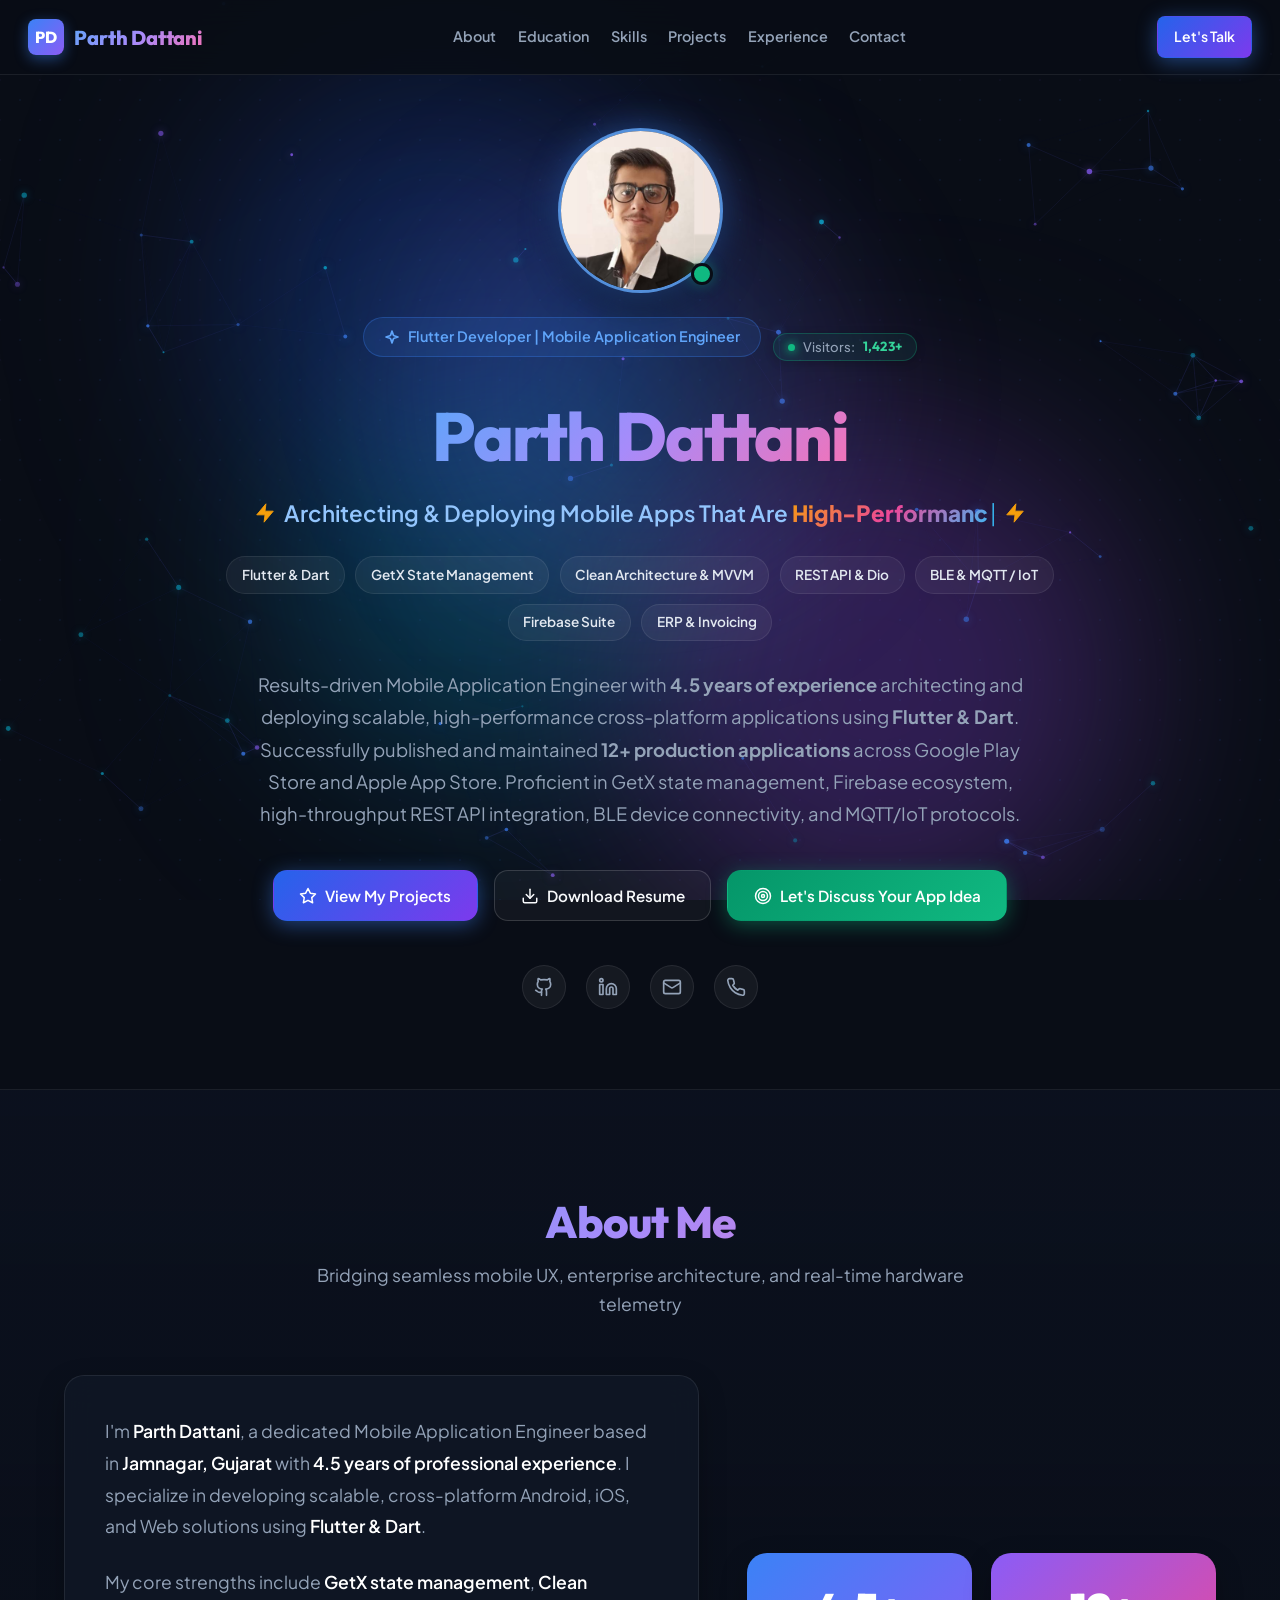
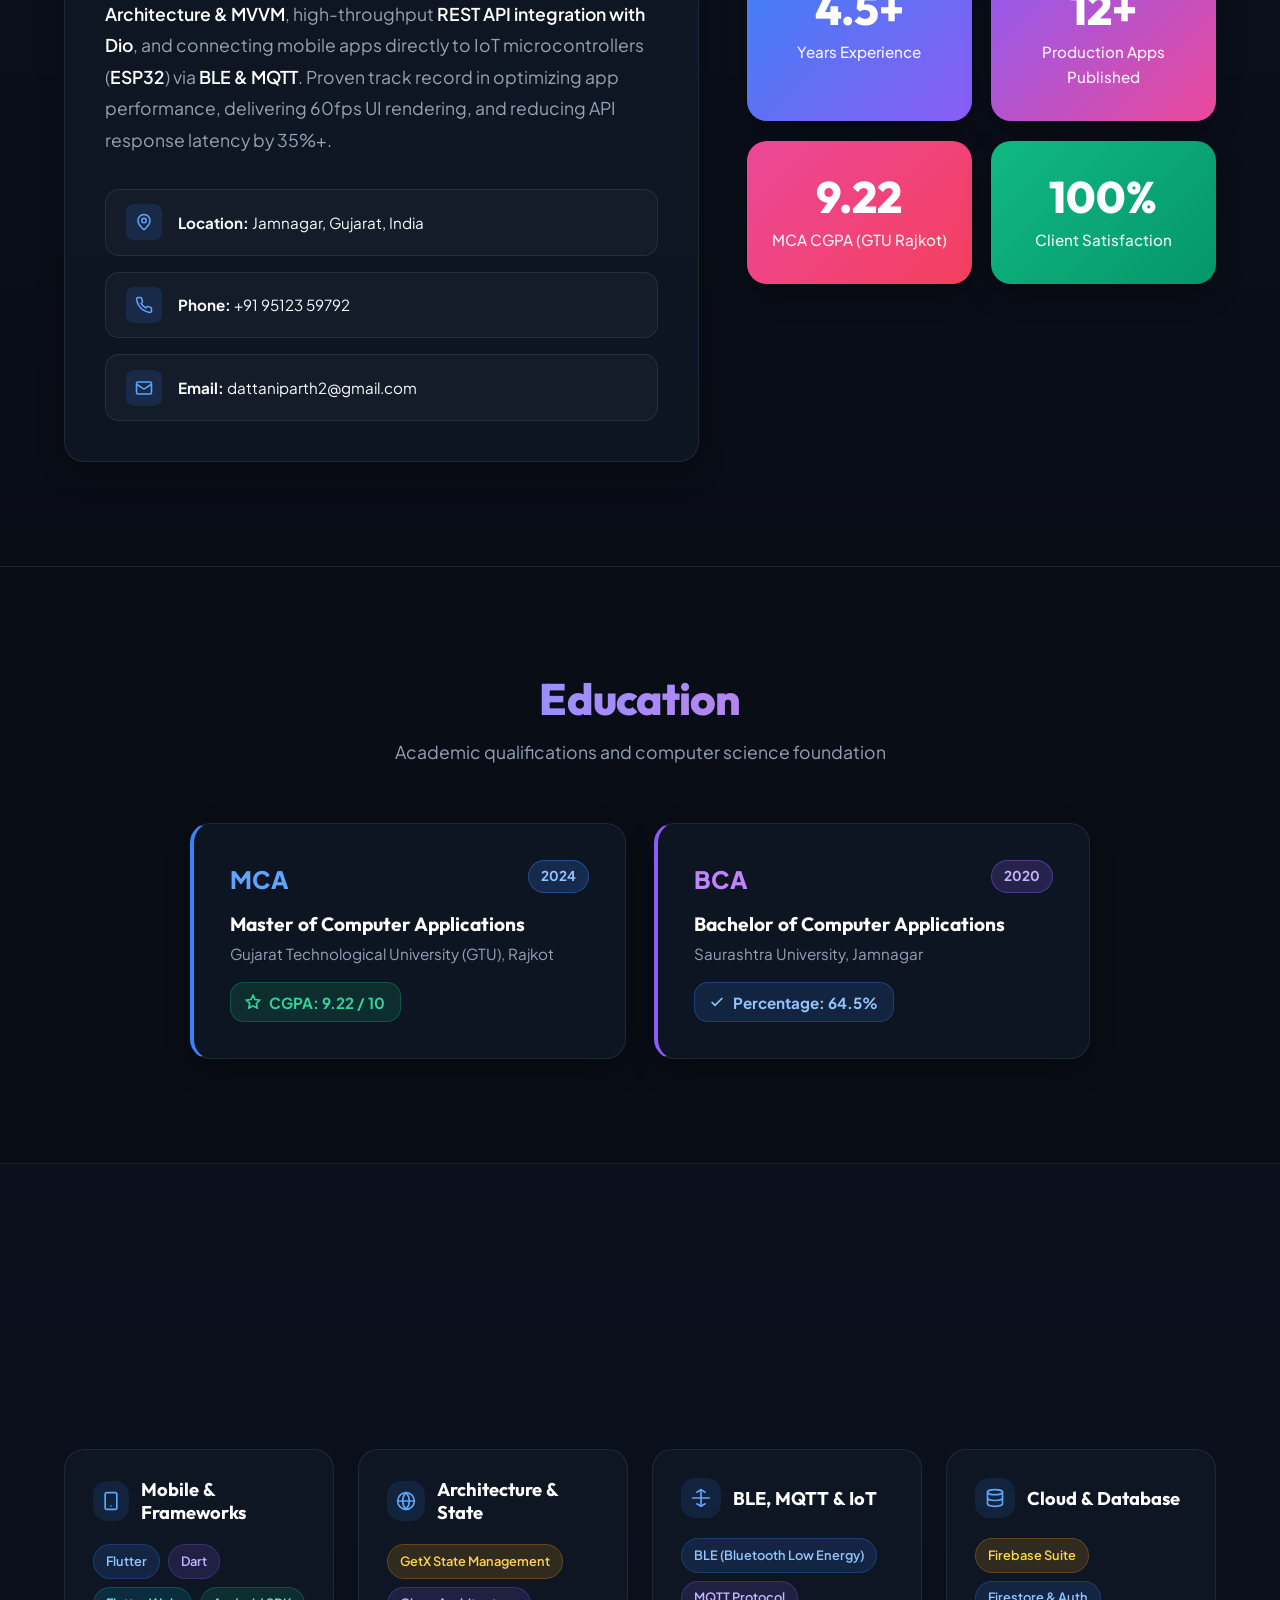
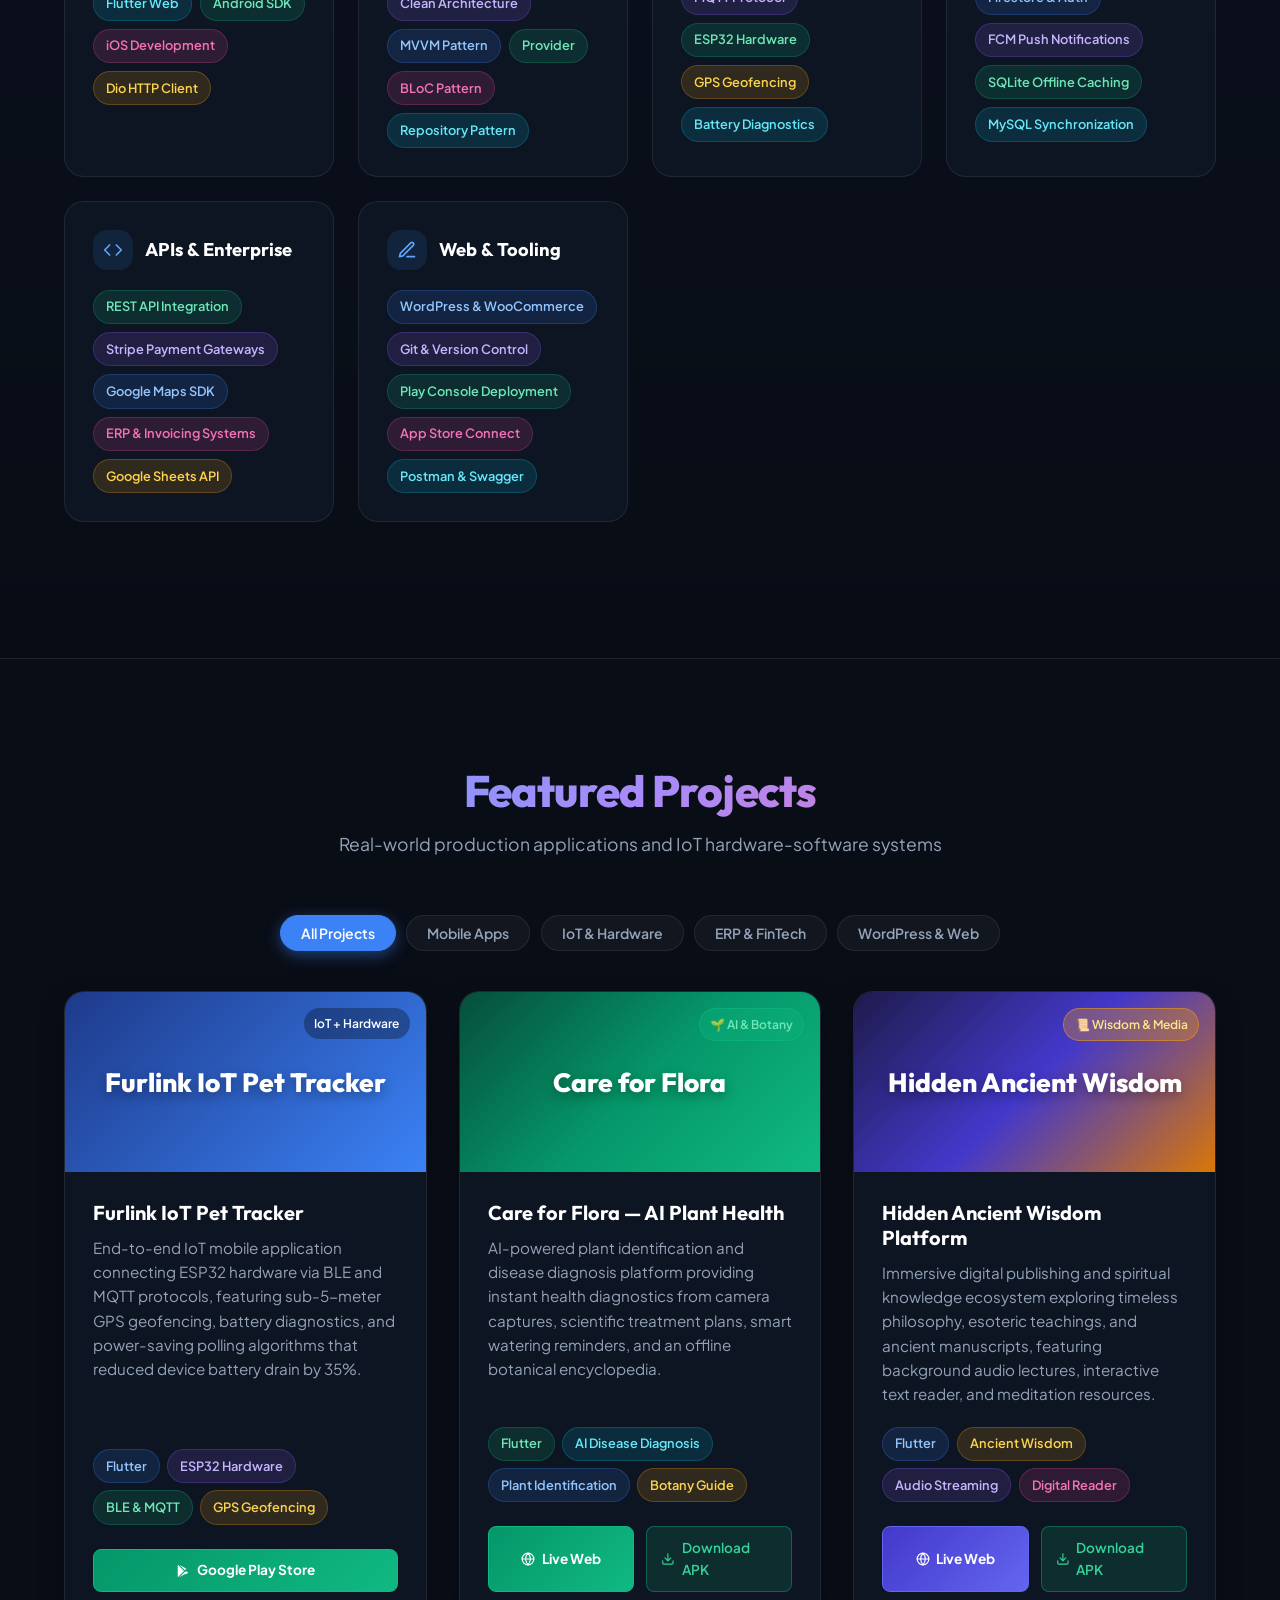
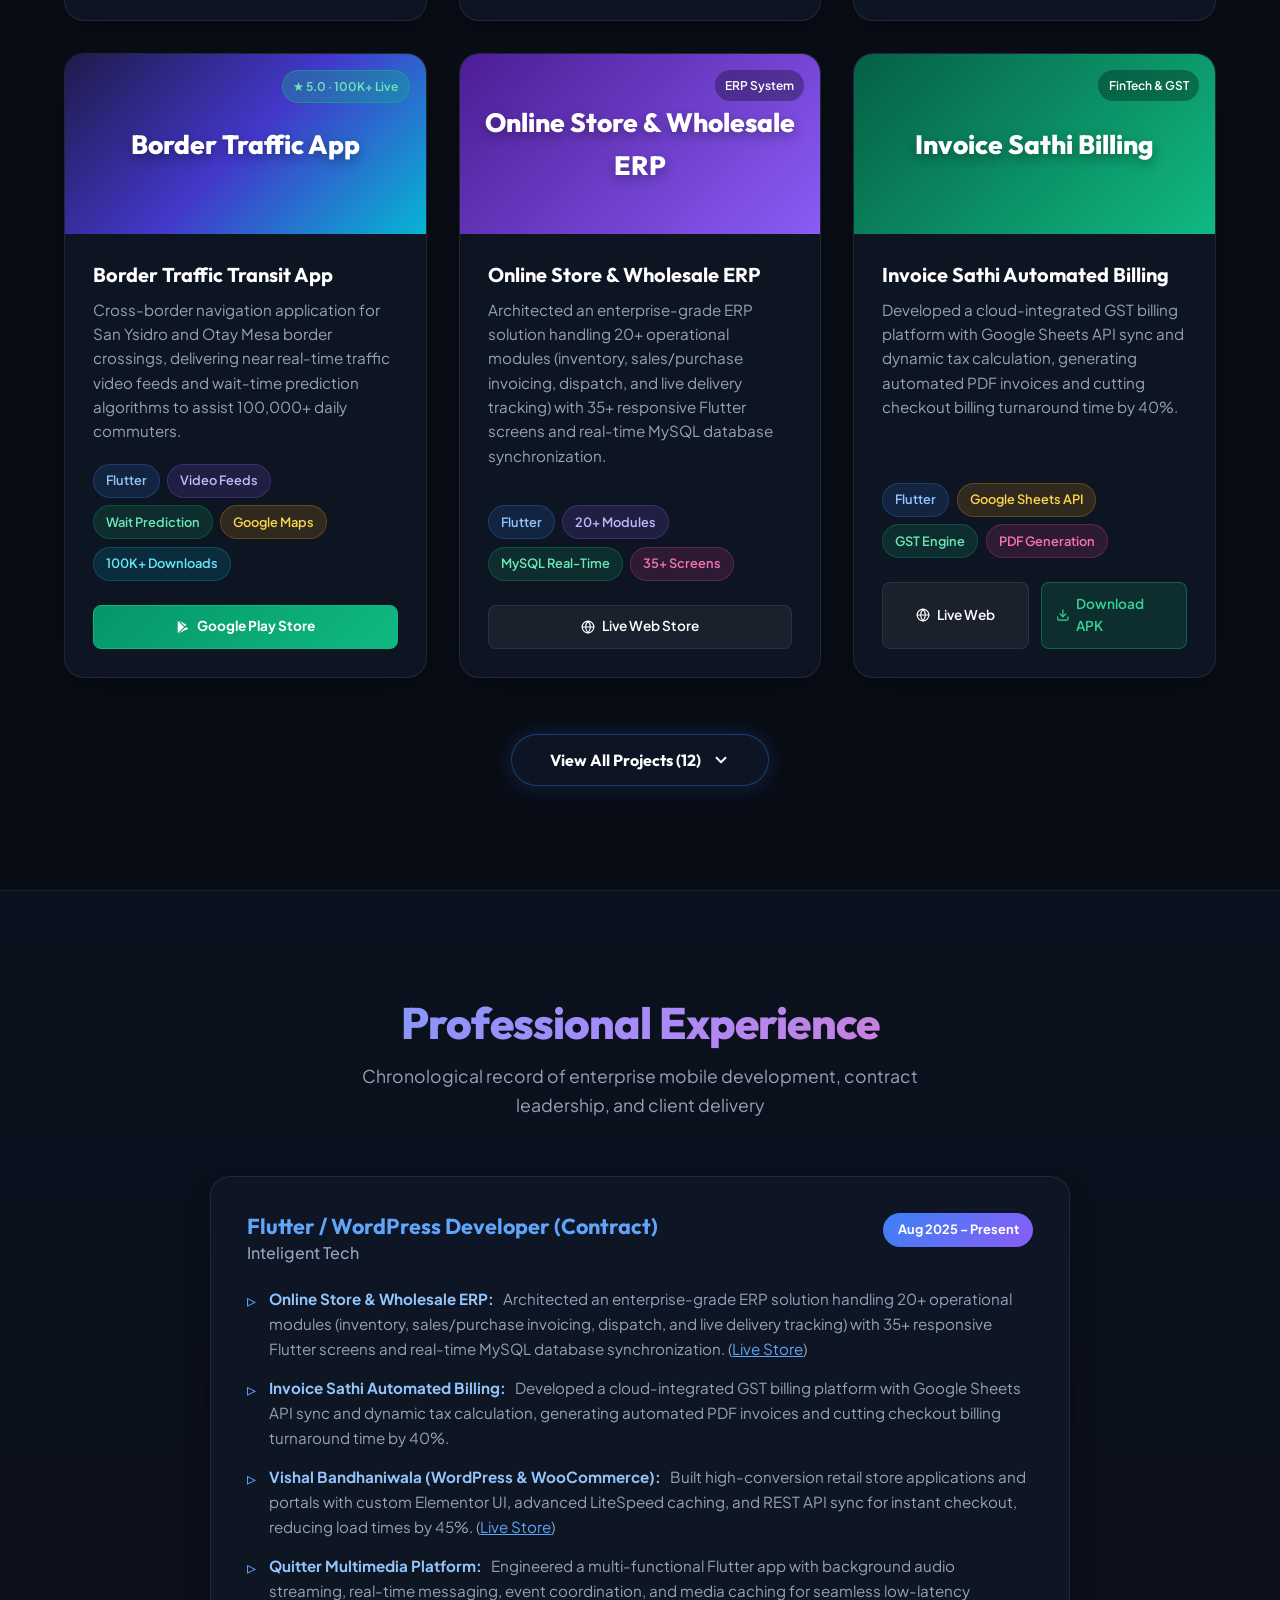
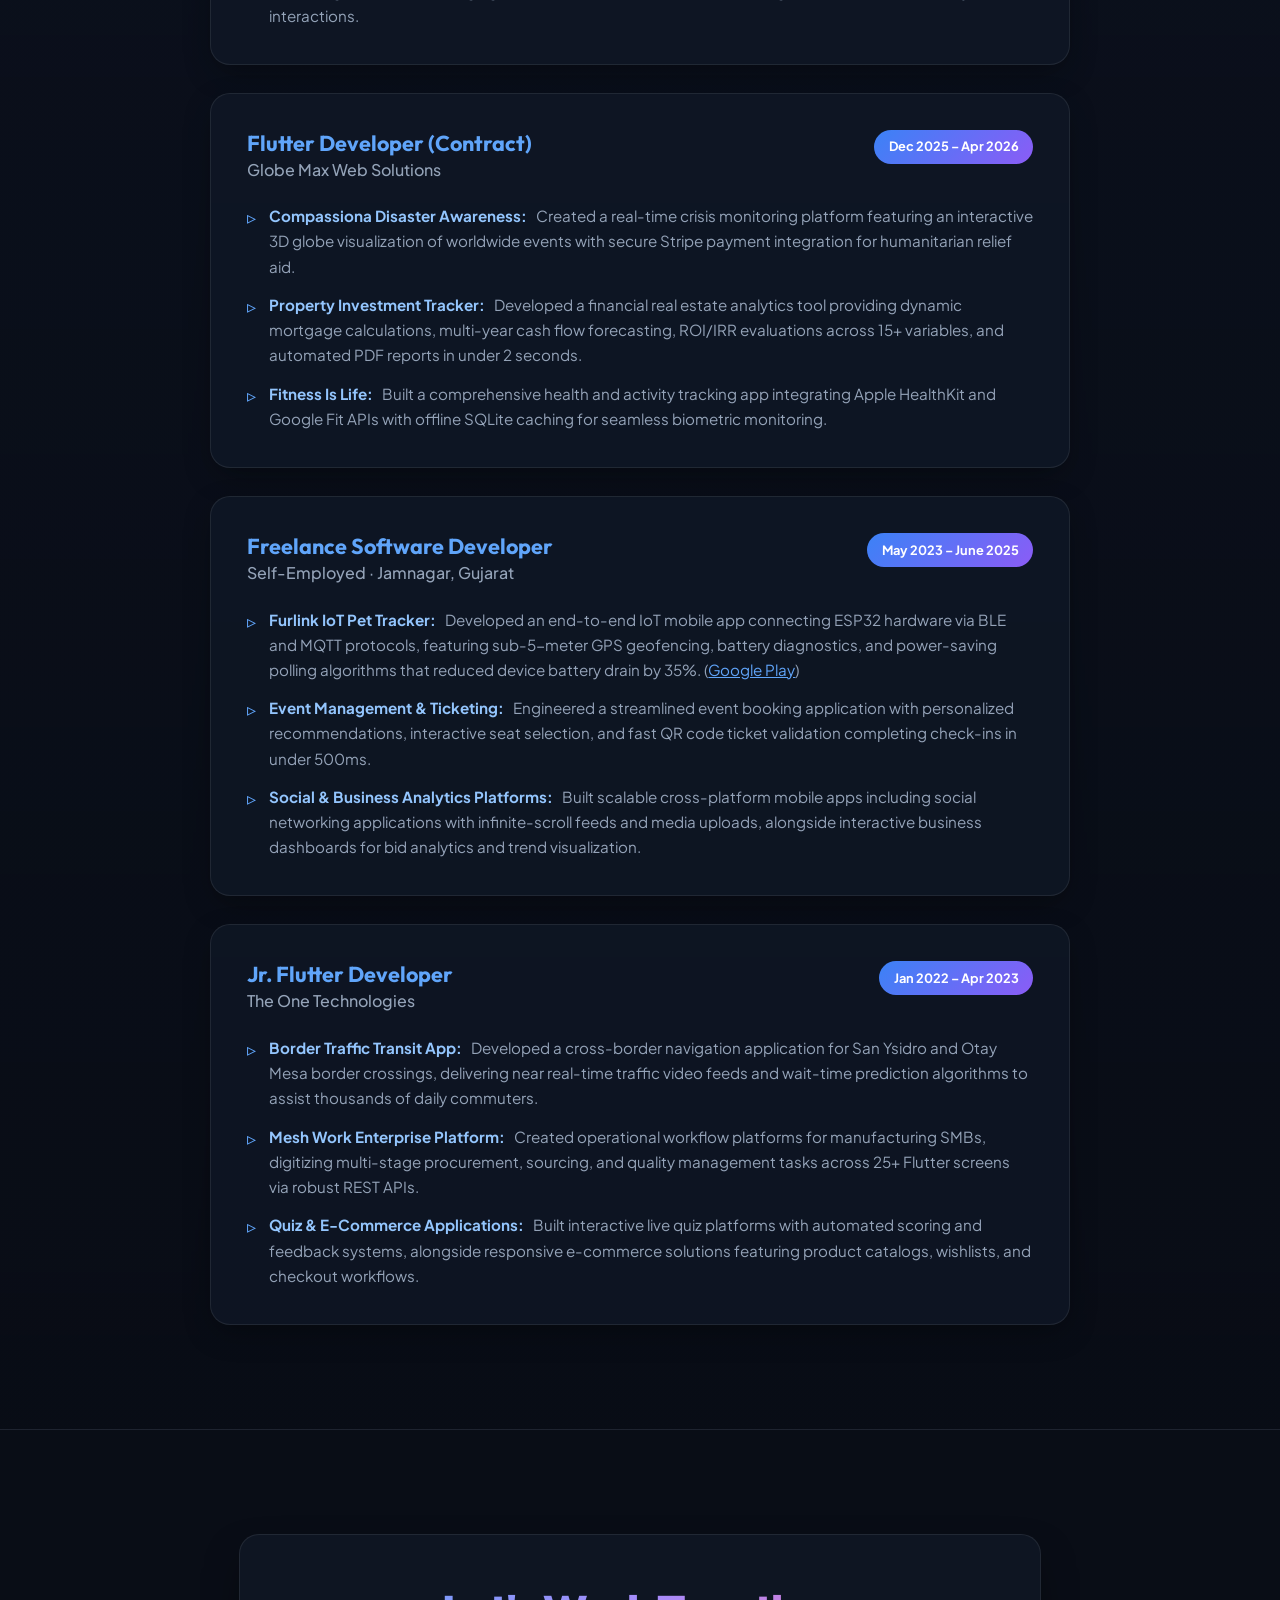
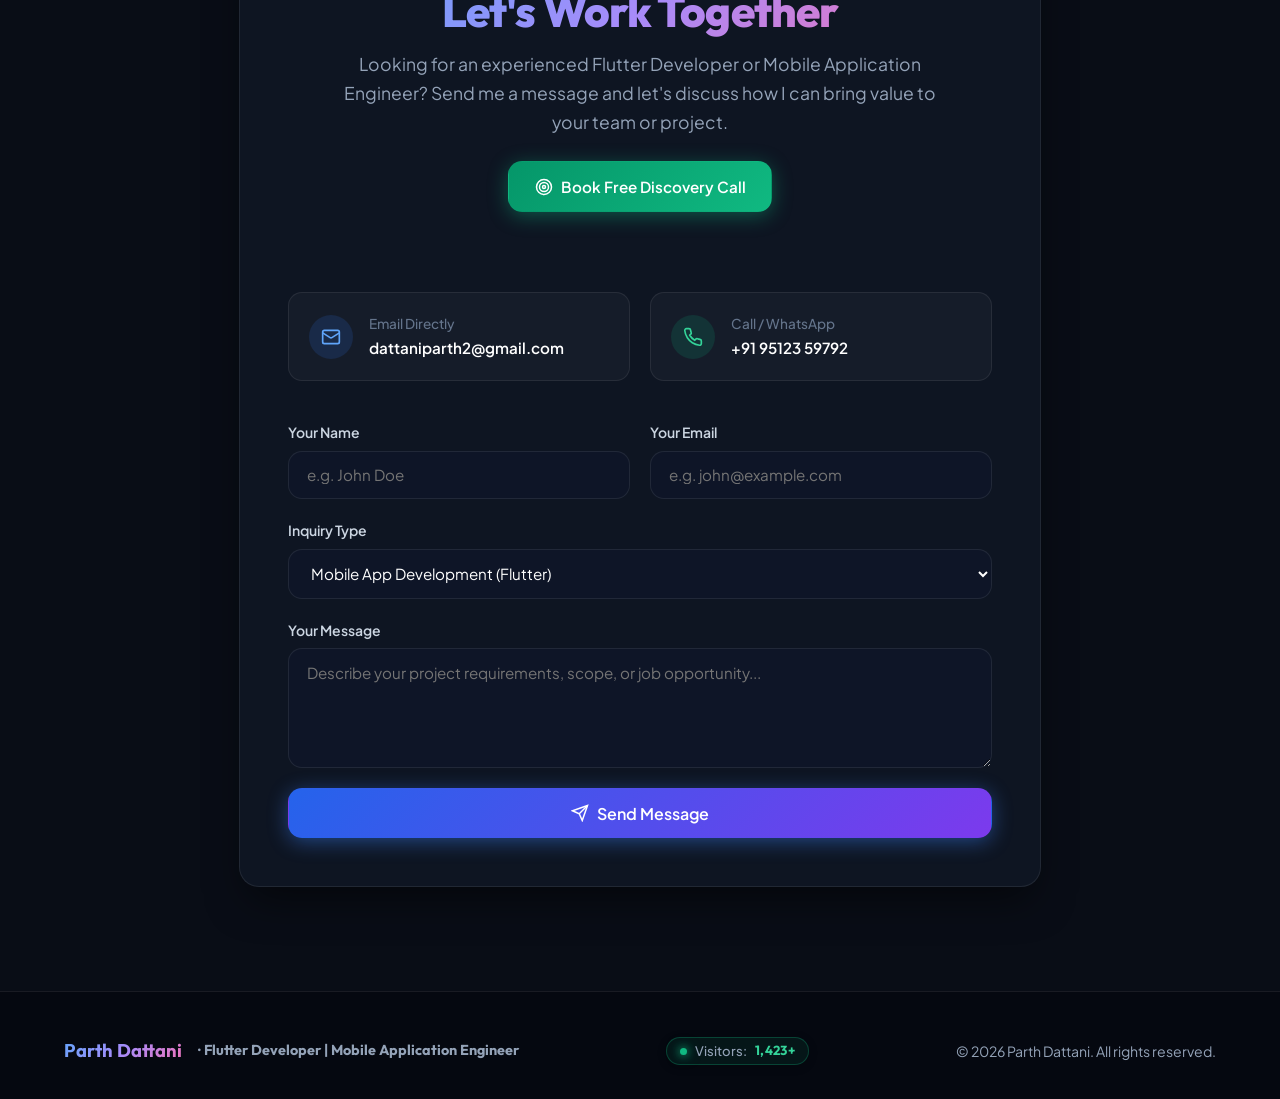
==== commit 9af202a9: "fix: synchronize visitor counter to 1,422+ across both Parth portfolio and PixelPerfect apps" ====
--- a/index.html
+++ b/index.html
@@ -3,16 +3,16 @@
 <head>
   <meta charset="UTF-8">
   <meta name="viewport" content="width=device-width, initial-scale=1.0">
-  <meta name="description" content="PixelPerfect Apps - Enterprise Mobile App Development, IoT Hardware Telemetry &amp; Cloud Software Company. We architect scalable 60fps Flutter apps, ESP32/BLE firmware, and custom ERP systems.">
-  <meta name="keywords" content="PixelPerfect Apps, Mobile App Development Company, Flutter Development Agency, IoT Solutions Company, BLE GATT, MQTT Protocol, ESP32 Firmware, Enterprise ERP, Web Development, Jamnagar, Gujarat, India">
-  <meta name="author" content="PixelPerfect Apps">
+  <meta name="description" content="Parth Dattani - Flutter Developer & Mobile Application Engineer with 4.5+ years experience building and deploying 12+ scalable cross-platform apps, BLE, MQTT, and ESP32 hardware integrations.">
+  <meta name="keywords" content="Parth Dattani, Flutter Developer, Mobile Application Engineer, GetX, Clean Architecture, BLE, MQTT, IoT, ESP32, MCA GTU, Jamnagar, Gujarat, India">
+  <meta name="author" content="Parth Dattani">
   
   <!-- Open Graph / Meta -->
-  <meta property="og:title" content="PixelPerfect Apps | Enterprise Mobile App &amp; IoT Development Studio">
-  <meta property="og:description" content="Engineering high-performance 60fps mobile applications, custom IoT hardware telemetry, and enterprise cloud solutions.">
+  <meta property="og:title" content="Parth Dattani | Flutter Developer &amp; Mobile Application Engineer">
+  <meta property="og:description" content="Results-driven Mobile Application Engineer with 4.5+ years experience architecting and deploying scalable Flutter apps and IoT solutions.">
   <meta property="og:type" content="website">
 
-  <title>PixelPerfect Apps | Enterprise Mobile App &amp; IoT Development Company</title>
+  <title>Parth Dattani | Flutter Developer &amp; Mobile Application Engineer</title>
 
   <!-- Google Fonts -->
   <link rel="preconnect" href="https://fonts.googleapis.com">
@@ -20,10 +20,10 @@
   <link href="https://fonts.googleapis.com/css2?family=Outfit:wght@400;500;600;700;800&family=Plus+Jakarta+Sans:wght@300;400;500;600;700;800&display=swap" rel="stylesheet">
   
   <!-- Main Stylesheet -->
-  <link rel="stylesheet" href="styles.css?v=3.6">
+  <link rel="stylesheet" href="styles.css?v=2.2">
 </head>
 <body>
-  <!-- Reading Scroll Progress Bar -->
+  <!-- Reading Progress Bar (Creativestuffstudio Style) -->
   <div id="readingProgressBar" class="reading-progress-bar"></div>
 
   <!-- Dynamic Background Effects -->
@@ -39,23 +39,21 @@
   <header class="header" id="header">
     <nav class="nav container">
       <a href="#hero" class="logo">
-        <img src="images/pixelperfect-logo.png" alt="PixelPerfect Apps Logo" class="logo-img" style="width: 36px; height: 36px; border-radius: 50%; box-shadow: 0 0 14px rgba(6, 182, 212, 0.5); object-fit: cover;">
-        <span><strong style="color: #ffffff;">PixelPerfect</strong> <span style="color: #22d3ee; font-weight: 800;">Apps</span></span>
+        <span class="logo-badge">PD</span>
+        <span class="text-gradient">Parth Dattani</span>
       </a>
 
       <ul class="nav-links" id="navLinks">
-        <li><a href="#services" class="nav-link">Services</a></li>
-        <li><a href="#industries" class="nav-link">Industries</a></li>
-        <li><a href="#projects" class="nav-link">Portfolio</a></li>
-        <li><a href="#process" class="nav-link">Process</a></li>
-        <li><a href="#models" class="nav-link">Pricing</a></li>
-        <li><a href="#why-us" class="nav-link">Why Us</a></li>
-        <li><a href="#faq" class="nav-link">FAQ</a></li>
+        <li><a href="#about" class="nav-link">About</a></li>
+        <li><a href="#education" class="nav-link">Education</a></li>
+        <li><a href="#skills" class="nav-link">Skills</a></li>
+        <li><a href="#projects" class="nav-link">Projects</a></li>
+        <li><a href="#experience" class="nav-link">Experience</a></li>
         <li><a href="#contact" class="nav-link">Contact</a></li>
       </ul>
 
       <div class="nav-actions">
-        <a href="#contact" class="btn btn-primary btn-sm">Get Quote</a>
+        <a href="#contact" class="btn btn-primary btn-sm">Let's Talk</a>
         <button class="nav-toggle" id="navToggle" aria-label="Toggle Navigation Menu">
           <span></span><span></span><span></span>
         </button>
@@ -64,438 +62,312 @@
   </header>
 
   <main>
-    <!-- Hero Section (2-Column Agency Layout) -->
+    <!-- Hero Section -->
     <section class="hero-section" id="hero">
       <div class="hero-glow-1"></div>
       
-      <div class="container">
-        <div class="hero-agency-grid">
-          
-          <!-- Left Column: Agency Pitch, Trust & CTAs -->
-          <div class="hero-agency-left">
-            <div class="hero-badge-pill anim-fade-down" style="border-color: rgba(6, 182, 212, 0.35); background: rgba(6, 182, 212, 0.12); color: #22d3ee;">
-              <svg xmlns="http://www.w3.org/2000/svg" width="16" height="16" viewBox="0 0 24 24" fill="none" stroke="currentColor" stroke-width="2.5"><polygon points="13 2 3 14 12 14 11 22 21 10 12 10 13 2"></polygon></svg>
-              Enterprise Mobile &amp; IoT Engineering Studio
-            </div>
-
-            <h1 class="hero-title text-gradient anim-fade-up">
-              Engineering High-Impact Mobile Apps &amp; Smart IoT Systems That Drive <br>
-              <span class="typing-wrapper"><span class="typing-word" data-words='["Growth", "Innovation", "Market Dominance", "Enterprise Scale", "Real-World Impact"]'>Growth</span><span class="typing-cursor">|</span></span>
-            </h1>
-
-            <p class="hero-agency-lead anim-fade-up" data-delay="100">
-              We partner with high-growth startups and visionary enterprises to design, build, and deploy mission-critical software. From 60fps Flutter applications and custom ESP32/BLE hardware telemetry to enterprise ERP cloud systems — delivered with guaranteed SLAs and zero technical debt.
-            </p>
-
-            <div class="hero-bullets-grid">
-              <div class="hero-bullet-item anim-zoom-in" data-delay="150">
-                <svg class="hero-bullet-icon" width="18" height="18" viewBox="0 0 24 24" fill="none" stroke="currentColor" stroke-width="2.5"><polyline points="20 6 9 17 4 12"></polyline></svg>
-                <span><strong class="counter-number" data-counter-end="12" data-counter-suffix="+">12+</strong> Production Apps Live</span>
-              </div>
-              <div class="hero-bullet-item anim-zoom-in" data-delay="200">
-                <svg class="hero-bullet-icon" width="18" height="18" viewBox="0 0 24 24" fill="none" stroke="currentColor" stroke-width="2.5"><polyline points="20 6 9 17 4 12"></polyline></svg>
-                <span><strong class="counter-number" data-counter-end="99.8" data-counter-decimals="1" data-counter-suffix="%">99.8%</strong> Crash-Free SLA Guarantee</span>
-              </div>
-              <div class="hero-bullet-item anim-zoom-in" data-delay="250">
-                <svg class="hero-bullet-icon" width="18" height="18" viewBox="0 0 24 24" fill="none" stroke="currentColor" stroke-width="2.5"><polyline points="20 6 9 17 4 12"></polyline></svg>
-                <span>Sub-5m GPS &amp; BLE Telemetry</span>
-              </div>
-              <div class="hero-bullet-item anim-zoom-in" data-delay="300">
-                <svg class="hero-bullet-icon" width="18" height="18" viewBox="0 0 24 24" fill="none" stroke="currentColor" stroke-width="2.5"><polyline points="20 6 9 17 4 12"></polyline></svg>
-                <span><strong class="counter-number" data-counter-end="100" data-counter-suffix="%">100%</strong> On-Time Milestone Delivery</span>
-              </div>
-            </div>
-
-            <div class="hero-buttons">
-              <a href="#contact" class="btn btn-primary">
-                <svg xmlns="http://www.w3.org/2000/svg" width="18" height="18" viewBox="0 0 24 24" fill="none" stroke="currentColor" stroke-width="2"><circle cx="12" cy="12" r="10"></circle><circle cx="12" cy="12" r="6"></circle><circle cx="12" cy="12" r="2"></circle></svg>
-                Request Free Proposal
-              </a>
-              <a href="#projects" class="btn btn-outline">
-                <svg xmlns="http://www.w3.org/2000/svg" width="18" height="18" viewBox="0 0 24 24" fill="none" stroke="currentColor" stroke-width="2"><polygon points="12 2 15.09 8.26 22 9.27 17 14.14 18.18 21.02 12 17.77 5.82 21.02 7 14.14 2 9.27 8.91 8.26 12 2"></polygon></svg>
-                Explore Case Studies
-              </a>
-              <a href="https://drive.google.com/file/d/1WzyoeDDawLvLskoEjIEJ572R3XtesWFU/view?usp=sharing" target="_blank" rel="noopener noreferrer" class="btn btn-outline" id="resumeBtn">
-                <svg xmlns="http://www.w3.org/2000/svg" width="18" height="18" viewBox="0 0 24 24" fill="none" stroke="currentColor" stroke-width="2"><path d="M21 15v4a2 2 0 0 1-2 2H5a2 2 0 0 1-2-2v-4"></path><polyline points="7 10 12 15 17 10"></polyline><line x1="12" x2="12" y1="15" y2="3"></line></svg>
-                Studio Deck / CV
-              </a>
-            </div>
-
-            <div class="hero-trust-bar">
-              <div class="hero-trust-rating">
-                <span>★★★★★</span>
-                <strong style="color: #ffffff;">4.9/5 Rating</strong>
-              </div>
-              <span>·</span>
-              <span>Directed by <strong>Parth Dattani (MCA GTU 9.22 CGPA)</strong></span>
-              <span>·</span>
-              <div class="visitor-counter-pill" title="Visitors Counter">
-                <span class="visitor-pulse-dot"></span>
-                <span class="visitor-label">Visitors:</span>
-                <strong class="visitor-number visitor-count-val" id="heroVisitorCount">1,420+</strong>
-              </div>
-            </div>
-          </div>
-
-          <!-- Right Column: Interactive Studio Tech Console -->
-          <div class="hero-agency-right anim-slide-right" data-delay="150">
-            <div class="agency-tech-console">
-              <div class="console-header">
-                <div class="console-dots">
-                  <span class="console-dot console-dot-red"></span>
-                  <span class="console-dot console-dot-yellow"></span>
-                  <span class="console-dot console-dot-green"></span>
-                </div>
-                <span class="console-title">pixelperfect-core-v3.4 [LIVE]</span>
-                <span class="console-status-badge">
-                  <span class="console-status-dot"></span>
-                  Node Active
-                </span>
-              </div>
-
-              <div class="console-body">
-                <!-- Live Telemetry Monitor -->
-                <div class="telemetry-grid">
-                  <div class="telemetry-box">
-                    <span class="telemetry-label" id="telemetryLabel1">Render Engine</span>
-                    <span class="telemetry-val cyan" id="telemetryFps">60.0 FPS</span>
-                  </div>
-                  <div class="telemetry-box">
-                    <span class="telemetry-label" id="telemetryLabel2">BLE / MQTT Latency</span>
-                    <span class="telemetry-val green" id="telemetryLatency">12ms</span>
-                  </div>
-                  <div class="telemetry-box">
-                    <span class="telemetry-label" id="telemetryLabel3">GPS Geofence</span>
-                    <span class="telemetry-val amber" id="telemetryGps">&lt; 3.8m Lock</span>
-                  </div>
-                  <div class="telemetry-box">
-                    <span class="telemetry-label" id="telemetryLabel4">Heap Memory</span>
-                    <span class="telemetry-val purple" id="telemetryRam">&lt; 39MB Peak</span>
-                  </div>
-                </div>
-
-                <!-- Interactive Switcher Tabs -->
-                <div class="console-tabs">
-                  <button class="console-tab-btn active" data-tab="tab-furlink">📱 Furlink IoT</button>
-                  <button class="console-tab-btn" data-tab="tab-erp">🏢 Wholesale ERP</button>
-                  <button class="console-tab-btn" data-tab="tab-gst">💳 GST Invoicing</button>
-                  <button class="console-tab-btn" data-tab="tab-ecom">🛒 E-Commerce</button>
-                </div>
-
-                <!-- Tab 1: Furlink IoT -->
-                <div class="console-tab-content" id="tab-furlink">
-                  <div class="console-tab-title">
-                    <span>🐾 Furlink IoT Smart Pet Tracker</span>
-                  </div>
-                  <p class="console-tab-desc">
-                    Real-time ESP32 hardware telemetry stream via BLE GATT &amp; MQTT protocols. Low-power polling algorithm reduced device battery consumption by 35%.
-                  </p>
-                  <div class="console-tab-stack">
-                    <span>Flutter 3.x</span>
-                    <span>ESP32 C/C++</span>
-                    <span>BLE GATT</span>
-                    <span>MQTT Broker</span>
-                    <span>Google Play Live</span>
-                  </div>
-                </div>
-
-                <!-- Tab 2: Wholesale ERP -->
-                <div class="console-tab-content" id="tab-erp" style="display: none;">
-                  <div class="console-tab-title">
-                    <span>🏢 Shree Momai Enterprise Wholesale ERP</span>
-                  </div>
-                  <p class="console-tab-desc">
-                    Enterprise ERP managing 20+ operational modules (sales/purchase, dispatch, inventory) with 35+ responsive Flutter screens and real-time MySQL synchronization.
-                  </p>
-                  <div class="console-tab-stack">
-                    <span>Flutter Web &amp; App</span>
-                    <span>MySQL Real-Time</span>
-                    <span>20+ Modules</span>
-                    <span>Driver GPS Track</span>
-                  </div>
-                </div>
-
-                <!-- Tab 3: GST Invoicing -->
-                <div class="console-tab-content" id="tab-gst" style="display: none;">
-                  <div class="console-tab-title">
-                    <span>💳 Invoice Sathi Cloud GST Billing</span>
-                  </div>
-                  <p class="console-tab-desc">
-                    Automated taxation engine with Google Sheets API synchronization and instant dynamic PDF invoice generation in &lt;1.8 seconds.
-                  </p>
-                  <div class="console-tab-stack">
-                    <span>Flutter Clean MVVM</span>
-                    <span>Google Sheets API</span>
-                    <span>PDF Engine</span>
-                    <span>40% Time Saved</span>
-                  </div>
-                </div>
-
-                <!-- Tab 4: E-Commerce -->
-                <div class="console-tab-content" id="tab-ecom" style="display: none;">
-                  <div class="console-tab-title">
-                    <span>👗 Vishal Bandhaniwala Luxury E-Commerce</span>
-                  </div>
-                  <p class="console-tab-desc">
-                    High-conversion ethnic fashion store with custom variations, automated WhatsApp order routing, and LiteSpeed caching.
-                  </p>
-                  <div class="console-tab-stack">
-                    <span>WordPress</span>
-                    <span>WooCommerce</span>
-                    <span>WhatsApp Engine</span>
-                    <span>Payment Gateway</span>
-                  </div>
-                </div>
-              </div>
-            </div>
-          </div>
-
+      <div class="container hero-content">
+        <!-- Avatar with Status Indicator -->
+        <div class="hero-avatar-wrapper anim-zoom-in">
+          <div class="hero-avatar">
+            <img src="images/parth-dattani.jpg" alt="Parth Dattani - Flutter Developer &amp; Mobile Application Engineer" class="hero-avatar-img">
+          </div>
+          <div class="status-indicator" title="Available for Contract &amp; Full-time Roles"></div>
+        </div>
+
+        <div class="hero-badges-group anim-fade-down" data-delay="100">
+          <div class="hero-badge-pill">
+            <svg xmlns="http://www.w3.org/2000/svg" width="16" height="16" viewBox="0 0 24 24" fill="none" stroke="currentColor" stroke-width="2.5" stroke-linecap="round" stroke-linejoin="round"><path d="m12 3-1.912 5.813a2 2 0 0 1-1.275 1.275L3 12l5.813 1.912a2 2 0 0 1 1.275 1.275L12 21l1.912-5.813a2 2 0 0 1 1.275-1.275L21 12l-5.813-1.912a2 2 0 0 1-1.275-1.275L12 3Z"/></svg>
+            Flutter Developer | Mobile Application Engineer
+          </div>
+          <div class="visitor-counter-pill" title="Visitors Counter">
+            <span class="visitor-pulse-dot"></span>
+            <span class="visitor-label">Visitors:</span>
+            <strong class="visitor-number visitor-count-val" id="heroVisitorCount">1,422+</strong>
+          </div>
+        </div>
+
+        <h1 class="hero-title text-gradient anim-fade-up">
+          Parth Dattani
+        </h1>
+
+        <!-- Creative Stuff Studio Inspired Animated Typing Headline -->
+        <div class="hero-tagline anim-fade-up" data-delay="150">
+          <svg xmlns="http://www.w3.org/2000/svg" width="22" height="22" viewBox="0 0 24 24" fill="#f59e0b" stroke="#f59e0b" stroke-width="1"><polygon points="13 2 3 14 12 14 11 22 21 10 12 10 13 2"></polygon></svg>
+          <span>Architecting &amp; Deploying Mobile Apps That Are <span class="typing-wrapper"><span class="typing-word" data-words='["Scalable", "High-Performance", "60 FPS Smooth", "Pixel-Perfect", "Production-Ready"]'>Scalable</span><span class="typing-cursor">|</span></span></span>
+          <svg xmlns="http://www.w3.org/2000/svg" width="22" height="22" viewBox="0 0 24 24" fill="#f59e0b" stroke="#f59e0b" stroke-width="1"><polygon points="13 2 3 14 12 14 11 22 21 10 12 10 13 2"></polygon></svg>
+        </div>
+
+        <div class="hero-skills-row">
+          <span class="skill-tag">Flutter &amp; Dart</span>
+          <span class="skill-tag">GetX State Management</span>
+          <span class="skill-tag">Clean Architecture &amp; MVVM</span>
+          <span class="skill-tag">REST API &amp; Dio</span>
+          <span class="skill-tag">BLE &amp; MQTT / IoT</span>
+          <span class="skill-tag">Firebase Suite</span>
+          <span class="skill-tag">ERP &amp; Invoicing</span>
+        </div>
+
+        <p class="hero-desc">
+          Results-driven Mobile Application Engineer with <strong>4.5 years of experience</strong> architecting and deploying scalable, high-performance cross-platform applications using <strong>Flutter &amp; Dart</strong>. Successfully published and maintained <strong>12+ production applications</strong> across Google Play Store and Apple App Store. Proficient in GetX state management, Firebase ecosystem, high-throughput REST API integration, BLE device connectivity, and MQTT/IoT protocols.
+        </p>
+
+        <div class="hero-buttons">
+          <a href="#projects" class="btn btn-primary">
+            <svg xmlns="http://www.w3.org/2000/svg" width="18" height="18" viewBox="0 0 24 24" fill="none" stroke="currentColor" stroke-width="2" stroke-linecap="round" stroke-linejoin="round"><polygon points="12 2 15.09 8.26 22 9.27 17 14.14 18.18 21.02 12 17.77 5.82 21.02 7 14.14 2 9.27 8.91 8.26 12 2"></polygon></svg>
+            View My Projects
+          </a>
+          <a href="https://drive.google.com/file/d/1WzyoeDDawLvLskoEjIEJ572R3XtesWFU/view?usp=sharing" target="_blank" rel="noopener noreferrer" class="btn btn-outline" id="resumeBtn">
+            <svg xmlns="http://www.w3.org/2000/svg" width="18" height="18" viewBox="0 0 24 24" fill="none" stroke="currentColor" stroke-width="2" stroke-linecap="round" stroke-linejoin="round"><path d="M21 15v4a2 2 0 0 1-2 2H5a2 2 0 0 1-2-2v-4"></path><polyline points="7 10 12 15 17 10"></polyline><line x1="12" x2="12" y1="15" y2="3"></line></svg>
+            Download Resume
+          </a>
+          <a href="#contact" class="btn btn-success" id="openDiscoveryBtn">
+            <svg xmlns="http://www.w3.org/2000/svg" width="18" height="18" viewBox="0 0 24 24" fill="none" stroke="currentColor" stroke-width="2" stroke-linecap="round" stroke-linejoin="round"><circle cx="12" cy="12" r="10"></circle><circle cx="12" cy="12" r="6"></circle><circle cx="12" cy="12" r="2"></circle></svg>
+            Let's Discuss Your App Idea
+          </a>
+        </div>
+
+        <div class="hero-socials">
+          <a href="https://github.com/Parth-Dattani" target="_blank" rel="noopener noreferrer" class="social-icon-btn" aria-label="GitHub">
+            <svg xmlns="http://www.w3.org/2000/svg" width="20" height="20" viewBox="0 0 24 24" fill="none" stroke="currentColor" stroke-width="2" stroke-linecap="round" stroke-linejoin="round"><path d="M15 22v-4a4.8 4.8 0 0 0-1-3.5c3 0 6-2 6-5.5.08-1.25-.27-2.48-1-3.5.28-1.15.28-2.35 0-3.5 0 0-1 0-3 1.5-2.64-.5-5.36-.5-8 0C6 2 5 2 5 2c-.3 1.15-.3 2.35 0 3.5A5.403 5.403 0 0 0 4 9c0 3.5 3 5.5 6 5.5-.39.49-.68 1.05-.85 1.65-.17.6-.22 1.23-.15 1.85v4"></path><path d="M9 18c-4.51 2-5-2-7-2"></path></svg>
+          </a>
+          <a href="https://www.linkedin.com/in/parth-dattani-1ab69a16a/" target="_blank" rel="noopener noreferrer" class="social-icon-btn" aria-label="LinkedIn">
+            <svg xmlns="http://www.w3.org/2000/svg" width="20" height="20" viewBox="0 0 24 24" fill="none" stroke="currentColor" stroke-width="2" stroke-linecap="round" stroke-linejoin="round"><path d="M16 8a6 6 0 0 1 6 6v7h-4v-7a2 2 0 0 0-2-2 2 2 0 0 0-2 2v7h-4v-7a6 6 0 0 1 6-6z"></path><rect width="4" height="12" x="2" y="9"></rect><circle cx="4" cy="4" r="2"></circle></svg>
+          </a>
+          <a href="mailto:dattaniparth2@gmail.com" class="social-icon-btn" aria-label="Email">
+            <svg xmlns="http://www.w3.org/2000/svg" width="20" height="20" viewBox="0 0 24 24" fill="none" stroke="currentColor" stroke-width="2" stroke-linecap="round" stroke-linejoin="round"><rect width="20" height="16" x="2" y="4" rx="2"></rect><path d="m22 7-8.97 5.7a1.94 1.94 0 0 1-2.06 0L2 7"></path></svg>
+          </a>
+          <a href="tel:+919512359792" class="social-icon-btn" aria-label="Phone">
+            <svg xmlns="http://www.w3.org/2000/svg" width="20" height="20" viewBox="0 0 24 24" fill="none" stroke="currentColor" stroke-width="2" stroke-linecap="round" stroke-linejoin="round"><path d="M22 16.92v3a2 2 0 0 1-2.18 2 19.79 19.79 0 0 1-8.63-3.07 19.5 19.5 0 0 1-6-6 19.79 19.79 0 0 1-3.07-8.67A2 2 0 0 1 4.11 2h3a2 2 0 0 1 2 1.72 12.84 12.84 0 0 0 .7 2.81 2 2 0 0 1-.45 2.11L8.09 9.91a16 16 0 0 0 6 6l1.27-1.27a2 2 0 0 1 2.11-.45 12.84 12.84 0 0 0 2.81.7A2 2 0 0 1 22 16.92z"></path></svg>
+          </a>
         </div>
       </div>
     </section>
 
-    <!-- Infinite Tech & Frameworks Marquee Slider -->
-    <section class="tech-marquee-section">
-      <div class="tech-marquee-wrapper">
-        <div class="tech-marquee-track">
-          <div class="marquee-badge"><span>💙 Flutter 3.x</span></div>
-          <div class="marquee-badge"><span>🎯 Dart</span></div>
-          <div class="marquee-badge"><span>🍏 iOS Native (Swift)</span></div>
-          <div class="marquee-badge"><span>🤖 Android SDK (Kotlin)</span></div>
-          <div class="marquee-badge"><span>⚡ ESP32 Microcontrollers</span></div>
-          <div class="marquee-badge"><span>📡 BLE GATT Profiles</span></div>
-          <div class="marquee-badge"><span>🛰️ MQTT Cloud Brokers</span></div>
-          <div class="marquee-badge"><span>🔥 Firebase Suite</span></div>
-          <div class="marquee-badge"><span>☁️ AWS Cloud</span></div>
-          <div class="marquee-badge"><span>🐬 MySQL &amp; PostgreSQL</span></div>
-          <div class="marquee-badge"><span>💾 SQLite Offline First</span></div>
-          <div class="marquee-badge"><span>💳 Stripe &amp; Gateways</span></div>
-          <div class="marquee-badge"><span>🛒 WordPress &amp; WooCommerce</span></div>
-          <div class="marquee-badge"><span>🎨 Figma Design Systems</span></div>
-          <div class="marquee-badge"><span>🔄 Git CI/CD Pipelines</span></div>
-          
-          <!-- Duplicate for Seamless Infinite Scrolling -->
-          <div class="marquee-badge"><span>💙 Flutter 3.x</span></div>
-          <div class="marquee-badge"><span>🎯 Dart</span></div>
-          <div class="marquee-badge"><span>🍏 iOS Native (Swift)</span></div>
-          <div class="marquee-badge"><span>🤖 Android SDK (Kotlin)</span></div>
-          <div class="marquee-badge"><span>⚡ ESP32 Microcontrollers</span></div>
-          <div class="marquee-badge"><span>📡 BLE GATT Profiles</span></div>
-          <div class="marquee-badge"><span>🛰️ MQTT Cloud Brokers</span></div>
-          <div class="marquee-badge"><span>🔥 Firebase Suite</span></div>
-          <div class="marquee-badge"><span>☁️ AWS Cloud</span></div>
-          <div class="marquee-badge"><span>🐬 MySQL &amp; PostgreSQL</span></div>
-          <div class="marquee-badge"><span>💾 SQLite Offline First</span></div>
-          <div class="marquee-badge"><span>💳 Stripe &amp; Gateways</span></div>
-          <div class="marquee-badge"><span>🛒 WordPress &amp; WooCommerce</span></div>
-          <div class="marquee-badge"><span>🎨 Figma Design Systems</span></div>
-          <div class="marquee-badge"><span>🔄 Git CI/CD Pipelines</span></div>
+    <!-- About Me Section -->
+    <section class="section section-alt" id="about">
+      <div class="container">
+        <div class="section-header anim-fade-up">
+          <h2 class="section-title text-gradient">About Me</h2>
+          <p class="section-subtitle">Bridging seamless mobile UX, enterprise architecture, and real-time hardware telemetry</p>
+        </div>
+
+        <div class="about-grid">
+          <div class="about-bio-card glass-panel">
+            <p class="about-text">
+              I'm <strong>Parth Dattani</strong>, a dedicated Mobile Application Engineer based in <strong>Jamnagar, Gujarat</strong> with <strong>4.5 years of professional experience</strong>. I specialize in developing scalable, cross-platform Android, iOS, and Web solutions using <strong>Flutter &amp; Dart</strong>.
+            </p>
+            <p class="about-text">
+              My core strengths include <strong>GetX state management</strong>, <strong>Clean Architecture &amp; MVVM</strong>, high-throughput <strong>REST API integration with Dio</strong>, and connecting mobile apps directly to IoT microcontrollers (<strong>ESP32</strong>) via <strong>BLE &amp; MQTT</strong>. Proven track record in optimizing app performance, delivering 60fps UI rendering, and reducing API response latency by 35%+.
+            </p>
+
+            <div class="about-info-list">
+              <div class="about-info-item">
+                <div class="about-info-icon">
+                  <svg xmlns="http://www.w3.org/2000/svg" width="18" height="18" viewBox="0 0 24 24" fill="none" stroke="currentColor" stroke-width="2" stroke-linecap="round" stroke-linejoin="round"><path d="M20 10c0 4.993-5.539 10.193-7.399 11.799a1 1 0 0 1-1.202 0C9.539 20.193 4 14.993 4 10a8 8 0 0 1 16 0"></path><circle cx="12" cy="10" r="3"></circle></svg>
+                </div>
+                <span><strong>Location:</strong> Jamnagar, Gujarat, India</span>
+              </div>
+              <div class="about-info-item">
+                <div class="about-info-icon">
+                  <svg xmlns="http://www.w3.org/2000/svg" width="18" height="18" viewBox="0 0 24 24" fill="none" stroke="currentColor" stroke-width="2" stroke-linecap="round" stroke-linejoin="round"><path d="M22 16.92v3a2 2 0 0 1-2.18 2 19.79 19.79 0 0 1-8.63-3.07 19.5 19.5 0 0 1-6-6 19.79 19.79 0 0 1-3.07-8.67A2 2 0 0 1 4.11 2h3a2 2 0 0 1 2 1.72 12.84 12.84 0 0 0 .7 2.81 2 2 0 0 1-.45 2.11L8.09 9.91a16 16 0 0 0 6 6l1.27-1.27a2 2 0 0 1 2.11-.45 12.84 12.84 0 0 0 2.81.7A2 2 0 0 1 22 16.92z"></path></svg>
+                </div>
+                <span><strong>Phone:</strong> +91 95123 59792</span>
+              </div>
+              <div class="about-info-item">
+                <div class="about-info-icon">
+                  <svg xmlns="http://www.w3.org/2000/svg" width="18" height="18" viewBox="0 0 24 24" fill="none" stroke="currentColor" stroke-width="2" stroke-linecap="round" stroke-linejoin="round"><rect width="20" height="16" x="2" y="4" rx="2"></rect><path d="m22 7-8.97 5.7a1.94 1.94 0 0 1-2.06 0L2 7"></path></svg>
+                </div>
+                <span><strong>Email:</strong> dattaniparth2@gmail.com</span>
+              </div>
+            </div>
+          </div>
+
+          <!-- 4 Gradient Stat Cards with Animated Counter Roll -->
+          <div class="stats-grid">
+            <div class="stat-card stat-card-1 anim-zoom-in" data-delay="100">
+              <div class="stat-number" data-counter-end="4.5" data-counter-decimals="1" data-counter-suffix="+">4.5+</div>
+              <div class="stat-label">Years Experience</div>
+            </div>
+            <div class="stat-card stat-card-2 anim-zoom-in" data-delay="200">
+              <div class="stat-number" data-counter-end="12" data-counter-decimals="0" data-counter-suffix="+">12+</div>
+              <div class="stat-label">Production Apps Published</div>
+            </div>
+            <div class="stat-card stat-card-3 anim-zoom-in" data-delay="300">
+              <div class="stat-number" data-counter-end="9.22" data-counter-decimals="2">9.22</div>
+              <div class="stat-label">MCA CGPA (GTU Rajkot)</div>
+            </div>
+            <div class="stat-card stat-card-4 anim-zoom-in" data-delay="400">
+              <div class="stat-number" data-counter-end="100" data-counter-decimals="0" data-counter-suffix="%">100%</div>
+              <div class="stat-label">Client Satisfaction</div>
+            </div>
+          </div>
         </div>
       </div>
     </section>
 
-    <!-- Company Trust Metrics Grid -->
-    <section class="section" style="padding: 3.5rem 0 3.5rem;">
+    <!-- Education Section -->
+    <section class="section" id="education">
       <div class="container">
-        <div class="stats-grid">
-          <div class="stat-card stat-card-1 anim-zoom-in" data-delay="100">
-            <div class="stat-number" data-counter-end="12" data-counter-decimals="0" data-counter-suffix="+">12+</div>
-            <div class="stat-label">Production Apps Published</div>
-          </div>
-          <div class="stat-card stat-card-2 anim-zoom-in" data-delay="200">
-            <div class="stat-number" data-counter-end="4.5" data-counter-decimals="1" data-counter-suffix="+">4.5+</div>
-            <div class="stat-label">Years Engineering Craftsmanship</div>
-          </div>
-          <div class="stat-card stat-card-3 anim-zoom-in" data-delay="300">
-            <div class="stat-number" data-counter-end="99.8" data-counter-decimals="1" data-counter-suffix="%">99.8%</div>
-            <div class="stat-label">Crash-Free Performance SLA</div>
-          </div>
-          <div class="stat-card stat-card-4 anim-zoom-in" data-delay="400">
-            <div class="stat-number" data-counter-end="100" data-counter-decimals="0" data-counter-suffix="%">100%</div>
-            <div class="stat-label">Code &amp; IP Ownership Transfer</div>
+        <div class="section-header anim-fade-up">
+          <h2 class="section-title text-gradient">Education</h2>
+          <p class="section-subtitle">Academic qualifications and computer science foundation</p>
+        </div>
+
+        <div style="display: grid; grid-template-columns: repeat(auto-fit, minmax(320px, 1fr)); gap: 1.75rem; max-width: 900px; margin: 0 auto;">
+          <!-- MCA -->
+          <div class="glass-panel" style="padding: 2.25rem; border-left: 4px solid var(--primary); position: relative;">
+            <div style="display: flex; justify-content: space-between; align-items: flex-start; margin-bottom: 0.75rem;">
+              <span style="font-size: 1.5rem; font-weight: 800; color: #60a5fa;">MCA</span>
+              <span style="background: rgba(59, 130, 246, 0.2); border: 1px solid rgba(59, 130, 246, 0.4); color: #93c5fd; padding: 0.25rem 0.75rem; border-radius: var(--radius-full); font-size: 0.85rem; font-weight: 700;">2024</span>
+            </div>
+            <h3 style="font-size: 1.2rem; font-weight: 700; color: #ffffff; margin-bottom: 0.35rem;">Master of Computer Applications</h3>
+            <p style="color: var(--text-muted); font-size: 0.95rem; margin-bottom: 1rem;">Gujarat Technological University (GTU), Rajkot</p>
+            <div style="display: inline-flex; align-items: center; gap: 0.5rem; background: rgba(16, 185, 129, 0.15); border: 1px solid rgba(16, 185, 129, 0.3); padding: 0.4rem 0.9rem; border-radius: var(--radius-md); color: #34d399; font-weight: 700; font-size: 0.95rem;">
+              <svg xmlns="http://www.w3.org/2000/svg" width="16" height="16" viewBox="0 0 24 24" fill="none" stroke="currentColor" stroke-width="2.5"><polygon points="12 2 15.09 8.26 22 9.27 17 14.14 18.18 21.02 12 17.77 5.82 21.02 7 14.14 2 9.27 8.91 8.26 12 2"></polygon></svg>
+              CGPA: 9.22 / 10
+            </div>
+          </div>
+
+          <!-- BCA -->
+          <div class="glass-panel" style="padding: 2.25rem; border-left: 4px solid var(--secondary); position: relative;">
+            <div style="display: flex; justify-content: space-between; align-items: flex-start; margin-bottom: 0.75rem;">
+              <span style="font-size: 1.5rem; font-weight: 800; color: #c084fc;">BCA</span>
+              <span style="background: rgba(139, 92, 246, 0.2); border: 1px solid rgba(139, 92, 246, 0.4); color: #c4b5fd; padding: 0.25rem 0.75rem; border-radius: var(--radius-full); font-size: 0.85rem; font-weight: 700;">2020</span>
+            </div>
+            <h3 style="font-size: 1.2rem; font-weight: 700; color: #ffffff; margin-bottom: 0.35rem;">Bachelor of Computer Applications</h3>
+            <p style="color: var(--text-muted); font-size: 0.95rem; margin-bottom: 1rem;">Saurashtra University, Jamnagar</p>
+            <div style="display: inline-flex; align-items: center; gap: 0.5rem; background: rgba(59, 130, 246, 0.15); border: 1px solid rgba(59, 130, 246, 0.3); padding: 0.4rem 0.9rem; border-radius: var(--radius-md); color: #93c5fd; font-weight: 700; font-size: 0.95rem;">
+              <svg xmlns="http://www.w3.org/2000/svg" width="16" height="16" viewBox="0 0 24 24" fill="none" stroke="currentColor" stroke-width="2.5"><polyline points="20 6 9 17 4 12"></polyline></svg>
+              Percentage: 64.5%
+            </div>
           </div>
         </div>
       </div>
     </section>
 
-    <!-- Comprehensive Agency Core Services -->
-    <section class="section section-alt" id="services">
+    <!-- Technical Skills Section -->
+    <section class="section section-alt" id="skills">
       <div class="container">
         <div class="section-header anim-fade-up">
-          <h2 class="section-title text-gradient">Our Core Engineering Services</h2>
-          <p class="section-subtitle">End-to-end digital product development tailored to scale your enterprise</p>
+          <h2 class="section-title text-gradient">Technical Skills</h2>
+          <p class="section-subtitle">Core engineering stack aligned directly with production development workflows</p>
         </div>
 
         <div class="skills-grid-main">
-          <!-- Service 1: Mobile App Engineering -->
+          <!-- Mobile & Languages -->
           <div class="skill-category-card">
             <div class="category-header">
-              <div class="category-icon-box" style="background: rgba(59, 130, 246, 0.2); color: #60a5fa;">
-                <svg xmlns="http://www.w3.org/2000/svg" width="22" height="22" viewBox="0 0 24 24" fill="none" stroke="currentColor" stroke-width="2"><rect width="14" height="20" x="5" y="2" rx="2" ry="2"></rect><path d="M12 18h.01"></path></svg>
-              </div>
-              <h3 class="category-title">Mobile App Engineering</h3>
-            </div>
-            <p style="color: var(--text-muted); font-size: 0.93rem; line-height: 1.6; margin-bottom: 1.25rem;">
-              Custom cross-platform iOS &amp; Android apps powered by Flutter &amp; Dart. Clean MVVM/BLoC architecture, 60fps GPU-accelerated animations, offline SQLite caching, and complete App Store / Google Play submission.
-            </p>
+              <div class="category-icon-box">
+                <svg xmlns="http://www.w3.org/2000/svg" width="20" height="20" viewBox="0 0 24 24" fill="none" stroke="currentColor" stroke-width="2" stroke-linecap="round" stroke-linejoin="round"><rect width="14" height="20" x="5" y="2" rx="2" ry="2"></rect><path d="M12 18h.01"></path></svg>
+              </div>
+              <h3 class="category-title">Mobile &amp; Frameworks</h3>
+            </div>
             <div class="skill-badges-wrap">
-              <span class="skill-badge badge-blue">Flutter &amp; Dart</span>
-              <span class="skill-badge badge-purple">GetX &amp; BLoC</span>
-              <span class="skill-badge badge-green">iOS &amp; Android</span>
-              <span class="skill-badge badge-pink">Offline First</span>
-              <span class="skill-badge badge-amber">Dio REST &amp; GraphQL</span>
-            </div>
-          </div>
-
-          <!-- Service 2: IoT & Firmware Engineering -->
+              <span class="skill-badge badge-blue">Flutter</span>
+              <span class="skill-badge badge-purple">Dart</span>
+              <span class="skill-badge badge-cyan">Flutter Web</span>
+              <span class="skill-badge badge-green">Android SDK</span>
+              <span class="skill-badge badge-pink">iOS Development</span>
+              <span class="skill-badge badge-amber">Dio HTTP Client</span>
+            </div>
+          </div>
+
+          <!-- Architecture & State -->
           <div class="skill-category-card">
             <div class="category-header">
-              <div class="category-icon-box" style="background: rgba(16, 185, 129, 0.2); color: #34d399;">
-                <svg xmlns="http://www.w3.org/2000/svg" width="22" height="22" viewBox="0 0 24 24" fill="none" stroke="currentColor" stroke-width="2"><path d="M12 2v20"></path><path d="m17 5-5-3-5 3"></path><path d="m17 19-5 3-5-3"></path><path d="M2 12h20"></path></svg>
-              </div>
-              <h3 class="category-title">IoT Hardware &amp; Telemetry</h3>
-            </div>
-            <p style="color: var(--text-muted); font-size: 0.93rem; line-height: 1.6; margin-bottom: 1.25rem;">
-              Bridging physical hardware to cloud mobile apps. Custom ESP32 firmware, BLE GATT communication profiles, MQTT message brokers, sub-5-meter GPS geofencing, and battery-saving polling algorithms.
-            </p>
+              <div class="category-icon-box">
+                <svg xmlns="http://www.w3.org/2000/svg" width="20" height="20" viewBox="0 0 24 24" fill="none" stroke="currentColor" stroke-width="2" stroke-linecap="round" stroke-linejoin="round"><circle cx="12" cy="12" r="10"></circle><path d="M12 2a14.5 14.5 0 0 0 0 20 14.5 14.5 0 0 0 0-20"></path><path d="M2 12h20"></path></svg>
+              </div>
+              <h3 class="category-title">Architecture &amp; State</h3>
+            </div>
             <div class="skill-badges-wrap">
-              <span class="skill-badge badge-green">BLE GATT</span>
-              <span class="skill-badge badge-purple">MQTT Brokers</span>
-              <span class="skill-badge badge-cyan">ESP32 Firmware</span>
-              <span class="skill-badge badge-amber">GPS Geofencing</span>
-              <span class="skill-badge badge-blue">Sensor Streams</span>
-            </div>
-          </div>
-
-          <!-- Service 3: Enterprise ERP & FinTech Systems -->
+              <span class="skill-badge badge-amber">GetX State Management</span>
+              <span class="skill-badge badge-purple">Clean Architecture</span>
+              <span class="skill-badge badge-blue">MVVM Pattern</span>
+              <span class="skill-badge badge-green">Provider</span>
+              <span class="skill-badge badge-pink">BLoC Pattern</span>
+              <span class="skill-badge badge-cyan">Repository Pattern</span>
+            </div>
+          </div>
+
+          <!-- IoT, Hardware & Protocols -->
           <div class="skill-category-card">
             <div class="category-header">
-              <div class="category-icon-box" style="background: rgba(245, 158, 11, 0.2); color: #fbbf24;">
-                <svg xmlns="http://www.w3.org/2000/svg" width="22" height="22" viewBox="0 0 24 24" fill="none" stroke="currentColor" stroke-width="2"><rect width="20" height="14" x="2" y="5" rx="2"></rect><line x1="2" x2="22" y1="10" y2="10"></line></svg>
-              </div>
-              <h3 class="category-title">Enterprise ERP &amp; Billing</h3>
-            </div>
-            <p style="color: var(--text-muted); font-size: 0.93rem; line-height: 1.6; margin-bottom: 1.25rem;">
-              Robust enterprise systems handling 20+ operational modules (sales/purchase invoicing, dispatch, inventory, live delivery driver tracking), real-time MySQL synchronization, dynamic GST engines, and automated PDF exports.
-            </p>
+              <div class="category-icon-box">
+                <svg xmlns="http://www.w3.org/2000/svg" width="20" height="20" viewBox="0 0 24 24" fill="none" stroke="currentColor" stroke-width="2" stroke-linecap="round" stroke-linejoin="round"><path d="M12 2v20"></path><path d="m17 5-5-3-5 3"></path><path d="m17 19-5 3-5-3"></path><path d="M2 12h20"></path></svg>
+              </div>
+              <h3 class="category-title">BLE, MQTT &amp; IoT</h3>
+            </div>
             <div class="skill-badges-wrap">
-              <span class="skill-badge badge-amber">Custom ERP</span>
-              <span class="skill-badge badge-blue">MySQL Real-Time</span>
-              <span class="skill-badge badge-green">GST Engine</span>
-              <span class="skill-badge badge-pink">PDF Generation</span>
-              <span class="skill-badge badge-purple">Cloud Dispatch</span>
-            </div>
-          </div>
-
-          <!-- Service 4: E-Commerce & Web Solutions -->
+              <span class="skill-badge badge-blue">BLE (Bluetooth Low Energy)</span>
+              <span class="skill-badge badge-purple">MQTT Protocol</span>
+              <span class="skill-badge badge-green">ESP32 Hardware</span>
+              <span class="skill-badge badge-amber">GPS Geofencing</span>
+              <span class="skill-badge badge-cyan">Battery Diagnostics</span>
+            </div>
+          </div>
+
+          <!-- Cloud & Databases -->
           <div class="skill-category-card">
             <div class="category-header">
-              <div class="category-icon-box" style="background: rgba(236, 72, 153, 0.2); color: #f472b6;">
-                <svg xmlns="http://www.w3.org/2000/svg" width="22" height="22" viewBox="0 0 24 24" fill="none" stroke="currentColor" stroke-width="2"><circle cx="9" cy="21" r="1"></circle><circle cx="20" cy="21" r="1"></circle><path d="M1 1h4l2.68 13.39a2 2 0 0 0 2 1.61h9.72a2 2 0 0 0 2-1.61L23 6H6"></path></svg>
-              </div>
-              <h3 class="category-title">E-Commerce &amp; Web Portals</h3>
-            </div>
-            <p style="color: var(--text-muted); font-size: 0.93rem; line-height: 1.6; margin-bottom: 1.25rem;">
-              High-conversion online retail stores and portals built with WordPress, WooCommerce, custom Elementor Pro designs, payment gateway integrations, automated WhatsApp ordering, and LiteSpeed caching.
-            </p>
+              <div class="category-icon-box">
+                <svg xmlns="http://www.w3.org/2000/svg" width="20" height="20" viewBox="0 0 24 24" fill="none" stroke="currentColor" stroke-width="2" stroke-linecap="round" stroke-linejoin="round"><ellipse cx="12" cy="5" rx="9" ry="3"></ellipse><path d="M3 5V19A9 3 0 0 0 21 19V5"></path><path d="M3 12A9 3 0 0 0 21 12"></path></svg>
+              </div>
+              <h3 class="category-title">Cloud &amp; Database</h3>
+            </div>
             <div class="skill-badges-wrap">
-              <span class="skill-badge badge-green">WordPress</span>
-              <span class="skill-badge badge-blue">WooCommerce</span>
-              <span class="skill-badge badge-purple">Stripe &amp; Gateways</span>
-              <span class="skill-badge badge-amber">LiteSpeed Cache</span>
-              <span class="skill-badge badge-pink">WhatsApp Order</span>
-            </div>
-          </div>
-
-          <!-- Service 5: UI / UX & Figma Prototyping -->
+              <span class="skill-badge badge-amber">Firebase Suite</span>
+              <span class="skill-badge badge-blue">Firestore &amp; Auth</span>
+              <span class="skill-badge badge-purple">FCM Push Notifications</span>
+              <span class="skill-badge badge-green">SQLite Offline Caching</span>
+              <span class="skill-badge badge-cyan">MySQL Synchronization</span>
+            </div>
+          </div>
+
+          <!-- Enterprise & APIs -->
           <div class="skill-category-card">
             <div class="category-header">
-              <div class="category-icon-box" style="background: rgba(168, 85, 247, 0.2); color: #c084fc;">
-                <svg xmlns="http://www.w3.org/2000/svg" width="22" height="22" viewBox="0 0 24 24" fill="none" stroke="currentColor" stroke-width="2"><path d="M12 19l7-7 3 3-7 7-3-3z"></path><path d="M18 13l-1.5-7.5L2 2l3.5 14.5L13 18l5-5z"></path><path d="M2 2l7.586 7.586"></path><circle cx="11" cy="11" r="2"></circle></svg>
-              </div>
-              <h3 class="category-title">UI / UX &amp; Prototyping</h3>
-            </div>
-            <p style="color: var(--text-muted); font-size: 0.93rem; line-height: 1.6; margin-bottom: 1.25rem;">
-              Human-centric visual interfaces, design tokens, interactive clickable Figma prototypes, and responsive layouts designed for high user conversion and seamless onboarding.
-            </p>
+              <div class="category-icon-box">
+                <svg xmlns="http://www.w3.org/2000/svg" width="20" height="20" viewBox="0 0 24 24" fill="none" stroke="currentColor" stroke-width="2" stroke-linecap="round" stroke-linejoin="round"><polyline points="16 18 22 12 16 6"></polyline><polyline points="8 6 2 12 8 18"></polyline></svg>
+              </div>
+              <h3 class="category-title">APIs &amp; Enterprise</h3>
+            </div>
             <div class="skill-badges-wrap">
-              <span class="skill-badge badge-purple">Figma Systems</span>
-              <span class="skill-badge badge-blue">Clickable Prototypes</span>
-              <span class="skill-badge badge-pink">Micro-Animations</span>
-              <span class="skill-badge badge-cyan">Design Tokens</span>
-            </div>
-          </div>
-
-          <!-- Service 6: Maintenance & 24/7 SLA -->
+              <span class="skill-badge badge-green">REST API Integration</span>
+              <span class="skill-badge badge-purple">Stripe Payment Gateways</span>
+              <span class="skill-badge badge-blue">Google Maps SDK</span>
+              <span class="skill-badge badge-pink">ERP &amp; Invoicing Systems</span>
+              <span class="skill-badge badge-amber">Google Sheets API</span>
+            </div>
+          </div>
+
+          <!-- Web & Tools -->
           <div class="skill-category-card">
             <div class="category-header">
-              <div class="category-icon-box" style="background: rgba(6, 182, 212, 0.2); color: #22d3ee;">
-                <svg xmlns="http://www.w3.org/2000/svg" width="22" height="22" viewBox="0 0 24 24" fill="none" stroke="currentColor" stroke-width="2"><path d="M14.7 6.3a1 1 0 0 0 0 1.4l1.6 1.6a1 1 0 0 0 1.4 0l3.77-3.77a6 6 0 0 1-7.94 7.94l-6.91 6.91a2.12 2.12 0 0 1-3-3l6.91-6.91a6 6 0 0 1 7.94-7.94l-3.76 3.76z"></path></svg>
-              </div>
-              <h3 class="category-title">App Modernization &amp; SLA</h3>
-            </div>
-            <p style="color: var(--text-muted); font-size: 0.93rem; line-height: 1.6; margin-bottom: 1.25rem;">
-              Post-launch support, OS version compatibility updates, performance profiling, Crashlytics diagnostics, security patch deployment, and guaranteed response SLAs.
-            </p>
+              <div class="category-icon-box">
+                <svg xmlns="http://www.w3.org/2000/svg" width="20" height="20" viewBox="0 0 24 24" fill="none" stroke="currentColor" stroke-width="2" stroke-linecap="round" stroke-linejoin="round"><path d="M12 20h9"></path><path d="M16.5 3.5a2.12 2.12 0 0 1 3 3L7 19l-4 1 1-4Z"></path></svg>
+              </div>
+              <h3 class="category-title">Web &amp; Tooling</h3>
+            </div>
             <div class="skill-badges-wrap">
-              <span class="skill-badge badge-cyan">Store Compliance</span>
-              <span class="skill-badge badge-green">Crashlytics</span>
-              <span class="skill-badge badge-amber">Performance Audit</span>
-              <span class="skill-badge badge-blue">24/7 SLA Support</span>
+              <span class="skill-badge badge-blue">WordPress &amp; WooCommerce</span>
+              <span class="skill-badge badge-purple">Git &amp; Version Control</span>
+              <span class="skill-badge badge-green">Play Console Deployment</span>
+              <span class="skill-badge badge-pink">App Store Connect</span>
+              <span class="skill-badge badge-cyan">Postman &amp; Swagger</span>
             </div>
           </div>
         </div>
       </div>
     </section>
 
-    <!-- Industry Solutions Section -->
-    <section class="section" id="industries">
+    <!-- Featured Projects Section -->
+    <section class="section" id="projects">
       <div class="container">
         <div class="section-header anim-fade-up">
-          <h2 class="section-title text-gradient">Industries We Empower</h2>
-          <p class="section-subtitle">Delivering adaptable digital solutions tailored to unique domain challenges</p>
-        </div>
-
-        <div class="industries-grid">
-          <div class="glass-panel" style="padding: 1.75rem; border-left: 4px solid #3b82f6;">
-            <h4 style="font-size: 1.15rem; color: #ffffff; font-weight: 700; margin-bottom: 0.5rem;">🐾 Smart Pet Care &amp; IoT</h4>
-            <p style="color: var(--text-muted); font-size: 0.9rem; line-height: 1.55;">Hardware GPS geofencing, BLE telemetry, battery optimization algorithms, and pet activity trackers.</p>
-          </div>
-
-          <div class="glass-panel" style="padding: 1.75rem; border-left: 4px solid #10b981;">
-            <h4 style="font-size: 1.15rem; color: #ffffff; font-weight: 700; margin-bottom: 0.5rem;">🏢 Wholesale &amp; Manufacturing</h4>
-            <p style="color: var(--text-muted); font-size: 0.9rem; line-height: 1.55;">Multi-module ERPs, inventory sync, dispatch operations, and real-time live driver delivery tracking.</p>
-          </div>
-
-          <div class="glass-panel" style="padding: 1.75rem; border-left: 4px solid #f59e0b;">
-            <h4 style="font-size: 1.15rem; color: #ffffff; font-weight: 700; margin-bottom: 0.5rem;">👗 Retail &amp; Fashion E-Commerce</h4>
-            <p style="color: var(--text-muted); font-size: 0.9rem; line-height: 1.55;">High-conversion Bandhani saree stores, custom product variations, automated checkout, and WhatsApp order flow.</p>
-          </div>
-
-          <div class="glass-panel" style="padding: 1.75rem; border-left: 4px solid #ec4899;">
-            <h4 style="font-size: 1.15rem; color: #ffffff; font-weight: 700; margin-bottom: 0.5rem;">💳 FinTech &amp; Invoicing</h4>
-            <p style="color: var(--text-muted); font-size: 0.9rem; line-height: 1.55;">Automated GST invoicing engines, multi-year cash flow forecasting, mortgage calculators, and instant PDF generation.</p>
-          </div>
-
-          <div class="glass-panel" style="padding: 1.75rem; border-left: 4px solid #8b5cf6;">
-            <h4 style="font-size: 1.15rem; color: #ffffff; font-weight: 700; margin-bottom: 0.5rem;">🏥 Health &amp; Biometrics</h4>
-            <p style="color: var(--text-muted); font-size: 0.9rem; line-height: 1.55;">Apple HealthKit &amp; Google Fit synchronization, offline biometric caching, and wellness activity tracking.</p>
-          </div>
-
-          <div class="glass-panel" style="padding: 1.75rem; border-left: 4px solid #06b6d4;">
-            <h4 style="font-size: 1.15rem; color: #ffffff; font-weight: 700; margin-bottom: 0.5rem;">🌍 Crisis Response &amp; Relief</h4>
-            <p style="color: var(--text-muted); font-size: 0.9rem; line-height: 1.55;">3D interactive worldwide globe crisis monitoring with secure Stripe payment processing for humanitarian aid.</p>
-          </div>
-        </div>
-      </div>
-    </section>
-
-    <!-- Client Production Case Studies (All 7 Client Projects with Direct Links) -->
-    <section class="section section-alt" id="projects">
-      <div class="container">
-        <div class="section-header anim-fade-up">
-          <h2 class="section-title text-gradient">Featured Client Case Studies</h2>
-          <p class="section-subtitle">Real production mobile applications, connected IoT platforms, and enterprise solutions</p>
+          <h2 class="section-title text-gradient">Featured Projects</h2>
+          <p class="section-subtitle">Real-world production applications and IoT hardware-software systems</p>
         </div>
 
         <!-- Filter Bar -->
@@ -517,7 +389,7 @@
             <div class="project-body">
               <h3 class="project-name">Furlink IoT Pet Tracker</h3>
               <p class="project-summary">
-                End-to-end IoT mobile app connecting ESP32 hardware via BLE and MQTT protocols, featuring sub-5-meter GPS geofencing, battery diagnostics, and power-saving polling algorithms that reduced device battery drain by 35%.
+                End-to-end IoT mobile application connecting ESP32 hardware via BLE and MQTT protocols, featuring sub-5-meter GPS geofencing, battery diagnostics, and power-saving polling algorithms that reduced device battery drain by 35%.
               </p>
               <div class="project-tags">
                 <span class="skill-badge badge-blue">Flutter</span>
@@ -532,7 +404,9 @@
                 </a>
               </div>
             </div>
-          </div>          <!-- Project 2: Care for Flora -->
+          </div>
+
+          <!-- Project 2: Care for Flora -->
           <div class="project-card" data-category="mobile web">
             <div class="project-thumb" style="background: linear-gradient(135deg, #064e3b 0%, #059669 50%, #10b981 100%);">
               <div class="project-thumb-badge" style="background: rgba(16, 185, 129, 0.3); border: 1px solid rgba(16, 185, 129, 0.5); color: #6ee7b7;">🌱 AI &amp; Botany</div>
@@ -710,7 +584,7 @@
             <div class="project-body">
               <h3 class="project-name">Compassiona Disaster Awareness</h3>
               <p class="project-summary">
-                Real-time crisis monitoring platform featuring an interactive 3D globe visualization of worldwide events with secure Stripe payment integration for humanitarian relief aid.
+                Created a real-time crisis monitoring platform featuring an interactive 3D globe visualization of worldwide events with secure Stripe payment integration for humanitarian relief aid.
               </p>
               <div class="project-tags">
                 <span class="skill-badge badge-blue">Flutter</span>
@@ -740,7 +614,7 @@
             <div class="project-body">
               <h3 class="project-name">Property Investment Tracker</h3>
               <p class="project-summary">
-                Financial real estate analytics tool providing dynamic mortgage calculations, multi-year cash flow forecasting, ROI/IRR evaluations across 15+ variables, and automated PDF reports in under 2 seconds.
+                Developed a financial real estate analytics tool providing dynamic mortgage calculations, multi-year cash flow forecasting, ROI/IRR evaluations across 15+ variables, and automated PDF reports in under 2 seconds.
               </p>
               <div class="project-tags">
                 <span class="skill-badge badge-blue">Flutter</span>
@@ -770,7 +644,7 @@
             <div class="project-body">
               <h3 class="project-name">Fitness Is Life Health App</h3>
               <p class="project-summary">
-                Comprehensive health and activity tracking mobile application integrating Apple HealthKit and Google Fit APIs with offline SQLite caching for seamless biometric monitoring.
+                Built a comprehensive health and activity tracking app integrating Apple HealthKit and Google Fit APIs with offline SQLite caching for seamless biometric monitoring.
               </p>
               <div class="project-tags">
                 <span class="skill-badge badge-blue">Flutter</span>
@@ -854,377 +728,159 @@
       </div>
     </section>
 
-    <!-- 5-Stage Engineering Delivery Lifecycle -->
-    <section class="section" id="process">
+    <!-- Professional Experience Section -->
+    <section class="section section-alt" id="experience">
       <div class="container">
         <div class="section-header anim-fade-up">
-          <h2 class="section-title text-gradient">Our 5-Stage Delivery Methodology</h2>
-          <p class="section-subtitle">A proven agile sprint framework delivering production software on schedule</p>
-        </div>
-
-        <div class="process-grid">
-          <!-- Step 1 -->
-          <div class="glass-panel" style="padding: 1.75rem; border-top: 3px solid #3b82f6;">
-            <div style="font-size: 1.8rem; font-weight: 800; color: #60a5fa; margin-bottom: 0.5rem;">01</div>
-            <h4 style="font-size: 1.1rem; font-weight: 700; color: #ffffff; margin-bottom: 0.4rem;">Discovery &amp; Architecture</h4>
-            <p style="color: var(--text-muted); font-size: 0.88rem; line-height: 1.55;">
-              Hardware communication protocols, API specifications, database design, and architectural roadmap.
-            </p>
-          </div>
-
-          <!-- Step 2 -->
-          <div class="glass-panel" style="padding: 1.75rem; border-top: 3px solid #8b5cf6;">
-            <div style="font-size: 1.8rem; font-weight: 800; color: #c084fc; margin-bottom: 0.5rem;">02</div>
-            <h4 style="font-size: 1.1rem; font-weight: 700; color: #ffffff; margin-bottom: 0.4rem;">UI/UX &amp; Prototyping</h4>
-            <p style="color: var(--text-muted); font-size: 0.88rem; line-height: 1.55;">
-              Clickable Figma wireframes, design systems, and user journey validation before coding begins.
-            </p>
-          </div>
-
-          <!-- Step 3 -->
-          <div class="glass-panel" style="padding: 1.75rem; border-top: 3px solid #10b981;">
-            <div style="font-size: 1.8rem; font-weight: 800; color: #34d399; margin-bottom: 0.5rem;">03</div>
-            <h4 style="font-size: 1.1rem; font-weight: 700; color: #ffffff; margin-bottom: 0.4rem;">Agile Bi-Weekly Sprints</h4>
-            <p style="color: var(--text-muted); font-size: 0.88rem; line-height: 1.55;">
-              Bi-weekly sprint milestones, clean MVVM coding, continuous code reviews, and live APK/TestFlight builds.
-            </p>
-          </div>
-
-          <!-- Step 4 -->
-          <div class="glass-panel" style="padding: 1.75rem; border-top: 3px solid #f59e0b;">
-            <div style="font-size: 1.8rem; font-weight: 800; color: #fbbf24; margin-bottom: 0.5rem;">04</div>
-            <h4 style="font-size: 1.1rem; font-weight: 700; color: #ffffff; margin-bottom: 0.4rem;">Multi-Device QA &amp; Security</h4>
-            <p style="color: var(--text-muted); font-size: 0.88rem; line-height: 1.55;">
-              Testing across real iOS &amp; Android physical devices, BLE stress tests, network throttling, and memory profiling.
-            </p>
-          </div>
-
-          <!-- Step 5 -->
-          <div class="glass-panel" style="padding: 1.75rem; border-top: 3px solid #ec4899;">
-            <div style="font-size: 1.8rem; font-weight: 800; color: #f472b6; margin-bottom: 0.5rem;">05</div>
-            <h4 style="font-size: 1.1rem; font-weight: 700; color: #ffffff; margin-bottom: 0.4rem;">Store Launch &amp; 24/7 SLA</h4>
-            <p style="color: var(--text-muted); font-size: 0.88rem; line-height: 1.55;">
-              App Store &amp; Google Play Store compliance, production release management, and guaranteed SLA support.
-            </p>
+          <h2 class="section-title text-gradient">Professional Experience</h2>
+          <p class="section-subtitle">Chronological record of enterprise mobile development, contract leadership, and client delivery</p>
+        </div>
+
+        <div class="timeline-wrap">
+          <!-- Experience 1: Inteligent Tech -->
+          <div class="timeline-card">
+            <div class="timeline-header">
+              <div>
+                <h3 class="timeline-role">Flutter / WordPress Developer (Contract)</h3>
+                <div class="timeline-company">Inteligent Tech</div>
+              </div>
+              <span class="timeline-badge">Aug 2025 – Present</span>
+            </div>
+            <ul class="timeline-duties">
+              <li><strong>Online Store &amp; Wholesale ERP:</strong> Architected an enterprise-grade ERP solution handling 20+ operational modules (inventory, sales/purchase invoicing, dispatch, and live delivery tracking) with 35+ responsive Flutter screens and real-time MySQL database synchronization. (<a href="http://shreemomaienterprise.com/" target="_blank" rel="noopener noreferrer" style="color: #60a5fa; text-decoration: underline;">Live Store</a>)</li>
+              <li><strong>Invoice Sathi Automated Billing:</strong> Developed a cloud-integrated GST billing platform with Google Sheets API sync and dynamic tax calculation, generating automated PDF invoices and cutting checkout billing turnaround time by 40%.</li>
+              <li><strong>Vishal Bandhaniwala (WordPress &amp; WooCommerce):</strong> Built high-conversion retail store applications and portals with custom Elementor UI, advanced LiteSpeed caching, and REST API sync for instant checkout, reducing load times by 45%. (<a href="https://vishalbandhaniwala.com/" target="_blank" rel="noopener noreferrer" style="color: #60a5fa; text-decoration: underline;">Live Store</a>)</li>
+              <li><strong>Quitter Multimedia Platform:</strong> Engineered a multi-functional Flutter app with background audio streaming, real-time messaging, event coordination, and media caching for seamless low-latency interactions.</li>
+            </ul>
+          </div>
+
+          <!-- Experience 2: Globe Max Web Solutions -->
+          <div class="timeline-card">
+            <div class="timeline-header">
+              <div>
+                <h3 class="timeline-role">Flutter Developer (Contract)</h3>
+                <div class="timeline-company">Globe Max Web Solutions</div>
+              </div>
+              <span class="timeline-badge">Dec 2025 – Apr 2026</span>
+            </div>
+            <ul class="timeline-duties">
+              <li><strong>Compassiona Disaster Awareness:</strong> Created a real-time crisis monitoring platform featuring an interactive 3D globe visualization of worldwide events with secure Stripe payment integration for humanitarian relief aid.</li>
+              <li><strong>Property Investment Tracker:</strong> Developed a financial real estate analytics tool providing dynamic mortgage calculations, multi-year cash flow forecasting, ROI/IRR evaluations across 15+ variables, and automated PDF reports in under 2 seconds.</li>
+              <li><strong>Fitness Is Life:</strong> Built a comprehensive health and activity tracking app integrating Apple HealthKit and Google Fit APIs with offline SQLite caching for seamless biometric monitoring.</li>
+            </ul>
+          </div>
+
+          <!-- Experience 3: Freelance Software Developer -->
+          <div class="timeline-card">
+            <div class="timeline-header">
+              <div>
+                <h3 class="timeline-role">Freelance Software Developer</h3>
+                <div class="timeline-company">Self-Employed · Jamnagar, Gujarat</div>
+              </div>
+              <span class="timeline-badge">May 2023 – June 2025</span>
+            </div>
+            <ul class="timeline-duties">
+              <li><strong>Furlink IoT Pet Tracker:</strong> Developed an end-to-end IoT mobile app connecting ESP32 hardware via BLE and MQTT protocols, featuring sub-5-meter GPS geofencing, battery diagnostics, and power-saving polling algorithms that reduced device battery drain by 35%. (<a href="https://play.google.com/store/apps/details?id=com.ambimat.furlink&pcampaignid=web_share" target="_blank" rel="noopener noreferrer" style="color: #60a5fa; text-decoration: underline;">Google Play</a>)</li>
+              <li><strong>Event Management &amp; Ticketing:</strong> Engineered a streamlined event booking application with personalized recommendations, interactive seat selection, and fast QR code ticket validation completing check-ins in under 500ms.</li>
+              <li><strong>Social &amp; Business Analytics Platforms:</strong> Built scalable cross-platform mobile apps including social networking applications with infinite-scroll feeds and media uploads, alongside interactive business dashboards for bid analytics and trend visualization.</li>
+            </ul>
+          </div>
+
+          <!-- Experience 4: The One Technologies -->
+          <div class="timeline-card">
+            <div class="timeline-header">
+              <div>
+                <h3 class="timeline-role">Jr. Flutter Developer</h3>
+                <div class="timeline-company">The One Technologies</div>
+              </div>
+              <span class="timeline-badge">Jan 2022 – Apr 2023</span>
+            </div>
+            <ul class="timeline-duties">
+              <li><strong>Border Traffic Transit App:</strong> Developed a cross-border navigation application for San Ysidro and Otay Mesa border crossings, delivering near real-time traffic video feeds and wait-time prediction algorithms to assist thousands of daily commuters.</li>
+              <li><strong>Mesh Work Enterprise Platform:</strong> Created operational workflow platforms for manufacturing SMBs, digitizing multi-stage procurement, sourcing, and quality management tasks across 25+ Flutter screens via robust REST APIs.</li>
+              <li><strong>Quiz &amp; E-Commerce Applications:</strong> Built interactive live quiz platforms with automated scoring and feedback systems, alongside responsive e-commerce solutions featuring product catalogs, wishlists, and checkout workflows.</li>
+            </ul>
           </div>
         </div>
       </div>
     </section>
 
-    <!-- Engagement & Partnership Models Section -->
-    <section class="section section-alt" id="models">
-      <div class="container">
-        <div class="section-header anim-fade-up">
-          <h2 class="section-title text-gradient">Flexible Engagement Models</h2>
-          <p class="section-subtitle">Tailored partnership structures designed for startups, scale-ups, and enterprises</p>
-        </div>
-
-        <div class="models-grid">
-          <!-- Model 1: Fixed Scope -->
-          <div class="model-card">
-            <h3 class="model-title">Fixed-Price Turnkey</h3>
-            <p class="model-tagline">Ideal for well-defined MVPs and scope-locked mobile or IoT products</p>
-            <ul class="model-features">
-              <li class="model-feature-item">
-                <svg class="model-feature-icon" width="16" height="16" viewBox="0 0 24 24" fill="none" stroke="currentColor" stroke-width="2.5"><polyline points="20 6 9 17 4 12"></polyline></svg>
-                <span>Clear timeline &amp; fixed milestone budget</span>
-              </li>
-              <li class="model-feature-item">
-                <svg class="model-feature-icon" width="16" height="16" viewBox="0 0 24 24" fill="none" stroke="currentColor" stroke-width="2.5"><polyline points="20 6 9 17 4 12"></polyline></svg>
-                <span>Complete UI/UX design &amp; App Store submission</span>
-              </li>
-              <li class="model-feature-item">
-                <svg class="model-feature-icon" width="16" height="16" viewBox="0 0 24 24" fill="none" stroke="currentColor" stroke-width="2.5"><polyline points="20 6 9 17 4 12"></polyline></svg>
-                <span>30 Days complimentary post-launch warranty</span>
-              </li>
-              <li class="model-feature-item">
-                <svg class="model-feature-icon" width="16" height="16" viewBox="0 0 24 24" fill="none" stroke="currentColor" stroke-width="2.5"><polyline points="20 6 9 17 4 12"></polyline></svg>
-                <span>100% Source code &amp; IP handover</span>
-              </li>
-            </ul>
-            <a href="#contact" class="btn btn-outline" style="width: 100%;">Get Fixed Quote</a>
-          </div>
-
-          <!-- Model 2: Dedicated Pod (Popular) -->
-          <div class="model-card popular">
-            <div class="model-ribbon">Most Popular</div>
-            <h3 class="model-title">Dedicated Engineering Pod</h3>
-            <p class="model-tagline">Full-time dedicated senior Flutter &amp; IoT developers integrated into your team</p>
-            <ul class="model-features">
-              <li class="model-feature-item">
-                <svg class="model-feature-icon" width="16" height="16" viewBox="0 0 24 24" fill="none" stroke="currentColor" stroke-width="2.5"><polyline points="20 6 9 17 4 12"></polyline></svg>
-                <span>160 hours/month dedicated senior capacity</span>
-              </li>
-              <li class="model-feature-item">
-                <svg class="model-feature-icon" width="16" height="16" viewBox="0 0 24 24" fill="none" stroke="currentColor" stroke-width="2.5"><polyline points="20 6 9 17 4 12"></polyline></svg>
-                <span>Daily standups &amp; real-time Slack/Teams sync</span>
-              </li>
-              <li class="model-feature-item">
-                <svg class="model-feature-icon" width="16" height="16" viewBox="0 0 24 24" fill="none" stroke="currentColor" stroke-width="2.5"><polyline points="20 6 9 17 4 12"></polyline></svg>
-                <span>Direct GitHub access &amp; continuous PR deployments</span>
-              </li>
-              <li class="model-feature-item">
-                <svg class="model-feature-icon" width="16" height="16" viewBox="0 0 24 24" fill="none" stroke="currentColor" stroke-width="2.5"><polyline points="20 6 9 17 4 12"></polyline></svg>
-                <span>Flexible scaling up or down with 2-week notice</span>
-              </li>
-            </ul>
-            <a href="#contact" class="btn btn-primary" style="width: 100%;">Hire Dedicated Pod</a>
-          </div>
-
-          <!-- Model 3: Architecture Audit -->
-          <div class="model-card">
-            <h3 class="model-title">Architecture Audit &amp; Advisory</h3>
-            <p class="model-tagline">In-depth code review, performance profiling, and IoT integration advisory</p>
-            <ul class="model-features">
-              <li class="model-feature-item">
-                <svg class="model-feature-icon" width="16" height="16" viewBox="0 0 24 24" fill="none" stroke="currentColor" stroke-width="2.5"><polyline points="20 6 9 17 4 12"></polyline></svg>
-                <span>Comprehensive Flutter &amp; firmware code audit</span>
-              </li>
-              <li class="model-feature-item">
-                <svg class="model-feature-icon" width="16" height="16" viewBox="0 0 24 24" fill="none" stroke="currentColor" stroke-width="2.5"><polyline points="20 6 9 17 4 12"></polyline></svg>
-                <span>Memory leak, FPS lag &amp; battery drain analysis</span>
-              </li>
-              <li class="model-feature-item">
-                <svg class="model-feature-icon" width="16" height="16" viewBox="0 0 24 24" fill="none" stroke="currentColor" stroke-width="2.5"><polyline points="20 6 9 17 4 12"></polyline></svg>
-                <span>Actionable refactoring &amp; scalability roadmap</span>
-              </li>
-              <li class="model-feature-item">
-                <svg class="model-feature-icon" width="16" height="16" viewBox="0 0 24 24" fill="none" stroke="currentColor" stroke-width="2.5"><polyline points="20 6 9 17 4 12"></polyline></svg>
-                <span>1-on-1 CTO architectural consultation</span>
-              </li>
-            </ul>
-            <a href="#contact" class="btn btn-outline" style="width: 100%;">Book Audit Call</a>
-          </div>
-        </div>
-      </div>
-    </section>
-
-    <!-- Why Choose PixelPerfect Apps (Agency Value Pillars) -->
-    <section class="section" id="why-us">
-      <div class="container">
-        <div class="section-header anim-fade-up">
-          <h2 class="section-title text-gradient">Why Choose PixelPerfect Apps</h2>
-          <p class="section-subtitle">The software engineering studio built on craftsmanship, speed, and accountability</p>
-        </div>
-
-        <div class="diff-grid">
-          <div class="diff-card">
-            <div class="diff-card-icon">🔑</div>
-            <h3 class="diff-card-title">100% Code &amp; IP Ownership</h3>
-            <p class="diff-card-text">You own 100% of the intellectual property, source code repositories, and design assets from day one. No vendor lock-in, ever.</p>
-          </div>
-
-          <div class="diff-card">
-            <div class="diff-card-icon">👨‍💻</div>
-            <h3 class="diff-card-title">Direct Senior Engineer Access</h3>
-            <p class="diff-card-text">Work directly with senior architects who write the code. No middleman account managers or miscommunicated technical specs.</p>
-          </div>
-
-          <div class="diff-card">
-            <div class="diff-card-icon">🔌</div>
-            <h3 class="diff-card-title">Hardware-to-Cloud Mastery</h3>
-            <p class="diff-card-text">We bridge the rare gap between physical ESP32 microcontrollers, BLE GATT, MQTT brokers, and silky smooth 60fps Flutter mobile apps.</p>
-          </div>
-
-          <div class="diff-card">
-            <div class="diff-card-icon">⚡</div>
-            <h3 class="diff-card-title">99.8% Crash-Free SLA</h3>
-            <p class="diff-card-text">Every build is profiled with Crashlytics, automated unit tests, and rigorous device stress-testing before production release.</p>
-          </div>
-
-          <div class="diff-card">
-            <div class="diff-card-icon">🔒</div>
-            <h3 class="diff-card-title">Strict NDA &amp; Enterprise Security</h3>
-            <p class="diff-card-text">We sign strict Non-Disclosure Agreements prior to project discussion, ensuring your proprietary ideas and data are totally safeguarded.</p>
-          </div>
-
-          <div class="diff-card">
-            <div class="diff-card-icon">📊</div>
-            <h3 class="diff-card-title">Transparent Sprint Demos</h3>
-            <p class="diff-card-text">Receive live APK and TestFlight test builds every 2 weeks. You see real tangible progress and test on physical devices continuously.</p>
-          </div>
-        </div>
-      </div>
-    </section>
-
-    <!-- Engineering Leadership / Technical Director Spotlight -->
-    <section class="section section-alt" id="leadership">
-      <div class="container">
-        <div class="section-header anim-fade-up">
-          <h2 class="section-title text-gradient">Engineering Leadership</h2>
-          <p class="section-subtitle">Founded and directed by senior software craftsmanship</p>
-        </div>
-
-        <div class="about-grid" style="align-items: center;">
-          <div class="hero-avatar-wrapper" style="margin: 0 auto;">
-            <div class="hero-avatar" style="width: 180px; height: 180px; border-color: rgba(6, 182, 212, 0.6);">
-              <img src="images/parth-dattani.jpg" alt="Parth Dattani - Founder &amp; Principal Solutions Architect" class="hero-avatar-img">
-            </div>
-            <div class="status-indicator" title="Principal Mobile &amp; IoT Solutions Architect"></div>
-          </div>
-
-          <div class="about-bio-card glass-panel">
-            <h3 style="font-size: 1.5rem; font-weight: 800; color: #ffffff; margin-bottom: 0.5rem;">Parth Dattani</h3>
-            <div style="color: #60a5fa; font-weight: 700; margin-bottom: 1rem; font-size: 1rem;">
-              Founder &amp; Principal Solutions Architect · MCA (GTU 9.22 CGPA)
-            </div>
-            <p class="about-text">
-              With <strong>4.5+ years of specialized software engineering experience</strong>, Parth directs all architecture, firmware protocols, and mobile engineering at <strong>PixelPerfect Apps</strong>. Having personally architected 12+ published mobile applications, high-throughput IoT firmware, and enterprise ERP solutions, he guarantees that every project meets the highest benchmarks of performance, code cleanliness, and scalability.
-            </p>
-
-            <div class="about-info-list" style="margin-top: 1.5rem;">
-              <div class="about-info-item">
-                <div class="about-info-icon">
-                  <svg xmlns="http://www.w3.org/2000/svg" width="18" height="18" viewBox="0 0 24 24" fill="none" stroke="currentColor" stroke-width="2"><path d="M20 10c0 4.993-5.539 10.193-7.399 11.799a1 1 0 0 1-1.202 0C9.539 20.193 4 14.993 4 10a8 8 0 0 1 16 0"></path><circle cx="12" cy="10" r="3"></circle></svg>
-                </div>
-                <span><strong>Studio Location:</strong> Jamnagar, Gujarat, India (Delivering Worldwide)</span>
-              </div>
-              <div class="about-info-item">
-                <div class="about-info-icon">
-                  <svg xmlns="http://www.w3.org/2000/svg" width="18" height="18" viewBox="0 0 24 24" fill="none" stroke="currentColor" stroke-width="2"><path d="M22 16.92v3a2 2 0 0 1-2.18 2 19.79 19.79 0 0 1-8.63-3.07 19.5 19.5 0 0 1-6-6 19.79 19.79 0 0 1-3.07-8.67A2 2 0 0 1 4.11 2h3a2 2 0 0 1 2 1.72 12.84 12.84 0 0 0 .7 2.81 2 2 0 0 1-.45 2.11L8.09 9.91a16 16 0 0 0 6 6l1.27-1.27a2 2 0 0 1 2.11-.45 12.84 12.84 0 0 0 2.81.7A2 2 0 0 1 22 16.92z"></path></svg>
-                </div>
-                <span><strong>Direct Line:</strong> +91 95123 59792</span>
-              </div>
-              <div class="about-info-item">
-                <div class="about-info-icon">
-                  <svg xmlns="http://www.w3.org/2000/svg" width="18" height="18" viewBox="0 0 24 24" fill="none" stroke="currentColor" stroke-width="2"><rect width="20" height="16" x="2" y="4" rx="2"></rect><path d="m22 7-8.97 5.7a1.94 1.94 0 0 1-2.06 0L2 7"></path></svg>
-                </div>
-                <span><strong>Business Email:</strong> dattaniparth2@gmail.com</span>
-              </div>
-            </div>
-
-            <div style="margin-top: 1.5rem; display: flex; gap: 0.75rem; flex-wrap: wrap;">
-              <a href="https://parth-dattani.github.io/portfolio/" target="_blank" rel="noopener noreferrer" class="btn btn-outline btn-sm">
-                View Founder's Portfolio &amp; Resume ↗
-              </a>
-              <a href="https://www.facebook.com/profile.php?id=61587304689456" target="_blank" rel="noopener noreferrer" class="btn btn-outline btn-sm" style="border-color: rgba(6, 182, 212, 0.4); color: #22d3ee;">
-                <svg xmlns="http://www.w3.org/2000/svg" width="15" height="15" viewBox="0 0 24 24" fill="currentColor"><path d="M18 2h-3a5 5 0 0 0-5 5v3H7v4h3v8h4v-8h3l1-4h-4V7a1 1 0 0 1 1-1h3z"/></svg>
-                PixelPerfect Apps on Facebook ↗
-              </a>
-            </div>
-          </div>
-        </div>
-      </div>
-    </section>
-
-    <!-- Interactive FAQ Accordion -->
-    <section class="section" id="faq">
-      <div class="container">
-        <div class="section-header anim-fade-up">
-          <h2 class="section-title text-gradient">Frequently Asked Questions</h2>
-          <p class="section-subtitle">Clear answers about how we build, deploy, and collaborate with you</p>
-        </div>
-
-        <div class="faq-accordion">
-          <!-- FAQ 1 -->
-          <div class="faq-item active">
-            <button class="faq-question">
-              <span>What is your typical project delivery timeline?</span>
-              <svg class="faq-chevron" viewBox="0 0 24 24" fill="none" stroke="currentColor" stroke-width="2"><polyline points="6 9 12 15 18 9"></polyline></svg>
-            </button>
-            <div class="faq-answer">
-              A standard MVP or cross-platform mobile application typically takes 4 to 8 weeks from discovery to App Store / Play Store submission. Complex enterprise ERPs or custom IoT hardware-integrated ecosystems typically range from 8 to 16 weeks, broken into transparent 2-week agile sprint milestones.
-            </div>
-          </div>
-
-          <!-- FAQ 2 -->
-          <div class="faq-item">
-            <button class="faq-question">
-              <span>Do we get 100% ownership of the source code and IP?</span>
-              <svg class="faq-chevron" viewBox="0 0 24 24" fill="none" stroke="currentColor" stroke-width="2"><polyline points="6 9 12 15 18 9"></polyline></svg>
-            </button>
-            <div class="faq-answer">
-              Yes, absolutely. You receive complete 100% ownership of the GitHub/GitLab repositories, Figma design files, firmware binaries, database schemas, and documentation upon project milestone completion. We enforce zero vendor lock-in.
-            </div>
-          </div>
-
-          <!-- FAQ 3 -->
-          <div class="faq-item">
-            <button class="faq-question">
-              <span>Can you build both the mobile app and the IoT firmware?</span>
-              <svg class="faq-chevron" viewBox="0 0 24 24" fill="none" stroke="currentColor" stroke-width="2"><polyline points="6 9 12 15 18 9"></polyline></svg>
-            </button>
-            <div class="faq-answer">
-              Yes! This is our core differentiator. We build the microcontroller firmware (ESP32 / C++), configure the BLE GATT communication profiles and MQTT cloud message brokers, and develop the 60fps Flutter mobile application for an end-to-end connected product experience.
-            </div>
-          </div>
-
-          <!-- FAQ 4 -->
-          <div class="faq-item">
-            <button class="faq-question">
-              <span>How do you handle Apple App Store &amp; Google Play Store submission?</span>
-              <svg class="faq-chevron" viewBox="0 0 24 24" fill="none" stroke="currentColor" stroke-width="2"><polyline points="6 9 12 15 18 9"></polyline></svg>
-            </button>
-            <div class="faq-answer">
-              We manage the entire submission pipeline: generating cryptographic signing keys, setting up App Store Connect and Google Play Console records, drafting privacy compliance policies, capturing store screenshots, and handling store review correspondence until live approval.
-            </div>
-          </div>
-
-          <!-- FAQ 5 -->
-          <div class="faq-item">
-            <button class="faq-question">
-              <span>What post-launch support and SLAs do you provide?</span>
-              <svg class="faq-chevron" viewBox="0 0 24 24" fill="none" stroke="currentColor" stroke-width="2"><polyline points="6 9 12 15 18 9"></polyline></svg>
-            </button>
-            <div class="faq-answer">
-              Every fixed project includes 30 days of complimentary post-launch warranty support. Beyond that, we offer monthly SLA retainers covering OS updates (iOS/Android major releases), Crashlytics diagnostics, database backups, security patches, and guaranteed response times.
-            </div>
-          </div>
-        </div>
-      </div>
-    </section>
-
-    <!-- Contact & Project Quote Section -->
-    <section class="section section-alt" id="contact">
+    <!-- Contact Section -->
+    <section class="section" id="contact">
       <div class="container contact-container">
         <div class="contact-card">
-          <div class="contact-intro">
-            <h2 class="section-title text-gradient">Start Your Project with Us</h2>
+          <div class="contact-intro anim-fade-up">
+            <h2 class="section-title text-gradient">Let's Work Together</h2>
             <p class="contact-lead">
-              Have a mobile app concept, IoT hardware requirement, or enterprise software project? Fill out the brief below for an immediate response within 24 hours.
+              Looking for an experienced Flutter Developer or Mobile Application Engineer? Send me a message and let's discuss how I can bring value to your team or project.
             </p>
-          </div>
-
+
+            <div class="discovery-cta-box">
+              <a href="mailto:dattaniparth2@gmail.com?subject=Project%20Inquiry%20-%20Parth%20Dattani" class="btn btn-success">
+                <svg xmlns="http://www.w3.org/2000/svg" width="18" height="18" viewBox="0 0 24 24" fill="none" stroke="currentColor" stroke-width="2"><circle cx="12" cy="12" r="10"></circle><circle cx="12" cy="12" r="6"></circle><circle cx="12" cy="12" r="2"></circle></svg>
+                Book Free Discovery Call
+              </a>
+            </div>
+          </div>
+
+          <div class="contact-quick-grid">
+            <a href="mailto:dattaniparth2@gmail.com" class="quick-contact-item">
+              <div class="quick-icon">
+                <svg xmlns="http://www.w3.org/2000/svg" width="20" height="20" viewBox="0 0 24 24" fill="none" stroke="currentColor" stroke-width="2"><rect width="20" height="16" x="2" y="4" rx="2"></rect><path d="m22 7-8.97 5.7a1.94 1.94 0 0 1-2.06 0L2 7"></path></svg>
+              </div>
+              <div>
+                <div class="quick-label">Email Directly</div>
+                <div class="quick-val">dattaniparth2@gmail.com</div>
+              </div>
+            </a>
+
+            <a href="tel:+919512359792" class="quick-contact-item">
+              <div class="quick-icon" style="background: rgba(16, 185, 129, 0.15); color: #34d399;">
+                <svg xmlns="http://www.w3.org/2000/svg" width="20" height="20" viewBox="0 0 24 24" fill="none" stroke="currentColor" stroke-width="2"><path d="M22 16.92v3a2 2 0 0 1-2.18 2 19.79 19.79 0 0 1-8.63-3.07 19.5 19.5 0 0 1-6-6 19.79 19.79 0 0 1-3.07-8.67A2 2 0 0 1 4.11 2h3a2 2 0 0 1 2 1.72 12.84 12.84 0 0 0 .7 2.81 2 2 0 0 1-.45 2.11L8.09 9.91a16 16 0 0 0 6 6l1.27-1.27a2 2 0 0 1 2.11-.45 12.84 12.84 0 0 0 2.81.7A2 2 0 0 1 22 16.92z"></path></svg>
+              </div>
+              <div>
+                <div class="quick-label">Call / WhatsApp</div>
+                <div class="quick-val">+91 95123 59792</div>
+              </div>
+            </a>
+          </div>
+
+          <!-- Contact Form -->
           <form class="contact-form" id="contactForm" action="https://formsubmit.co/dattaniparth2@gmail.com" method="POST">
-            <input type="hidden" name="_subject" value="New Studio Project Inquiry - PixelPerfect Apps">
+            <input type="hidden" name="_subject" value="New Portfolio Inquiry - Parth Dattani">
             <input type="hidden" name="_captcha" value="false">
+            <input type="hidden" name="_template" value="table">
 
             <div class="form-row-2">
               <div class="form-group">
-                <label class="form-label" for="userName">Your Name / Organization</label>
-                <input class="form-input" type="text" id="userName" name="name" required placeholder="e.g. Alex Smith / Enterprise Inc.">
+                <label class="form-label" for="userName">Your Name</label>
+                <input class="form-input" type="text" id="userName" name="name" required placeholder="e.g. John Doe">
               </div>
               <div class="form-group">
-                <label class="form-label" for="userEmail">Business Email</label>
-                <input class="form-input" type="email" id="userEmail" name="email" required placeholder="e.g. alex@company.com">
-              </div>
-            </div>
-
-            <div class="form-row-2">
-              <div class="form-group">
-                <label class="form-label" for="projectType">Service Category</label>
-                <select class="form-input" id="projectType" name="service_type" style="background: rgba(15, 23, 42, 0.8);">
-                  <option value="Mobile App (Flutter / iOS & Android)">Mobile App Engineering (Flutter / iOS &amp; Android)</option>
-                  <option value="IoT Hardware & Firmware (ESP32 / BLE / MQTT)">IoT Hardware &amp; Telemetry (ESP32 / BLE / MQTT)</option>
-                  <option value="Enterprise ERP & FinTech Invoicing">Enterprise ERP &amp; Cloud Invoicing</option>
-                  <option value="E-Commerce Store (WordPress & WooCommerce)">E-Commerce Store (WordPress &amp; WooCommerce)</option>
-                  <option value="Dedicated Developer / Sprint Pod">Dedicated Developer / Sprint Pod</option>
-                  <option value="Architecture Consultation & Code Audit">Architecture Consultation &amp; Code Audit</option>
-                </select>
-              </div>
-              <div class="form-group">
-                <label class="form-label" for="targetTimeline">Estimated Timeline</label>
-                <input class="form-input" type="text" id="targetTimeline" name="timeline" placeholder="e.g. 1-2 Months / Immediate">
+                <label class="form-label" for="userEmail">Your Email</label>
+                <input class="form-input" type="email" id="userEmail" name="email" required placeholder="e.g. john@example.com">
               </div>
             </div>
 
             <div class="form-group">
-              <label class="form-label" for="userMessage">Project Scope &amp; Key Requirements</label>
-              <textarea class="form-textarea" id="userMessage" name="message" required placeholder="Briefly describe your product goals, key features, target platforms, hardware specs, and estimated budget..."></textarea>
-            </div>
-
-            <button type="submit" class="btn btn-primary" style="width: 100%; height: 52px; font-size: 1.05rem; font-weight: 700;">
-              Submit Project Inquiry
+              <label class="form-label" for="projectType">Inquiry Type</label>
+              <select class="form-select" id="projectType" name="project_type">
+                <option value="Mobile App Development (Flutter)">Mobile App Development (Flutter)</option>
+                <option value="IoT &amp; BLE Hardware Integration">IoT &amp; BLE Hardware Integration</option>
+                <option value="Enterprise ERP / Billing System">Enterprise ERP / Billing System</option>
+                <option value="Full-Time / Contract Engineering Role">Full-Time / Contract Engineering Role</option>
+                <option value="Freelance Consultation">Freelance Consultation</option>
+              </select>
+            </div>
+
+            <div class="form-group">
+              <label class="form-label" for="userMessage">Your Message</label>
+              <textarea class="form-textarea" id="userMessage" name="message" required placeholder="Describe your project requirements, scope, or job opportunity..."></textarea>
+            </div>
+
+            <button type="submit" class="btn btn-primary" style="width: 100%; height: 50px; font-size: 1rem;">
+              <svg xmlns="http://www.w3.org/2000/svg" width="18" height="18" viewBox="0 0 24 24" fill="none" stroke="currentColor" stroke-width="2"><line x1="22" y1="2" x2="11" y2="13"></line><polygon points="22 2 15 22 11 13 2 9 22 2"></polygon></svg>
+              Send Message
             </button>
           </form>
         </div>
@@ -1236,25 +892,22 @@
   <footer class="footer">
     <div class="container">
       <div class="footer-content">
-        <div class="footer-brand" style="display: flex; align-items: center; gap: 0.65rem;">
-          <img src="images/pixelperfect-logo.png" alt="PixelPerfect Apps Logo" style="width: 28px; height: 28px; border-radius: 50%; object-fit: cover; box-shadow: 0 0 10px rgba(6, 182, 212, 0.45);">
-          <div>
-            <span><strong style="color: #ffffff;">PixelPerfect</strong> <span style="color: #22d3ee; font-weight: 800;">Apps</span></span>
-            <span style="color: var(--text-muted); font-size: 0.88rem; margin-left: 0.5rem;">· Directed by <a href="https://parth-dattani.github.io/portfolio/" target="_blank" rel="noopener noreferrer" style="color: #60a5fa; font-weight: 700;">Parth Dattani</a></span>
-          </div>
+        <div class="footer-brand">
+          <span class="text-gradient">Parth Dattani</span>
+          <span style="color: var(--text-muted); font-size: 0.9rem; margin-left: 0.5rem;">· Flutter Developer | Mobile Application Engineer</span>
         </div>
         
         <div class="footer-visitor-wrap">
           <div class="footer-visitor-pill" title="Live Visitors Counter">
             <span class="visitor-pulse-dot"></span>
             <span class="visitor-label">Visitors:</span>
-            <strong class="visitor-number visitor-count-val" id="footerVisitorCount">1,420+</strong>
+            <strong class="visitor-number visitor-count-val" id="footerVisitorCount">1,422+</strong>
           </div>
         </div>
 
         <div class="footer-right">
           <div class="footer-copy">
-            &copy; <span id="year"></span> PixelPerfect Apps. All rights reserved. Jamnagar, Gujarat, India.
+            &copy; <span id="year"></span> Parth Dattani. All rights reserved.
           </div>
         </div>
       </div>
@@ -1264,16 +917,15 @@
   <!-- Toast Notice -->
   <div class="toast-notice" id="toastNotice">
     <svg xmlns="http://www.w3.org/2000/svg" width="20" height="20" viewBox="0 0 24 24" fill="none" stroke="currentColor" stroke-width="2.5"><polyline points="20 6 9 17 4 12"></polyline></svg>
-    <span>Thank you! Your inquiry has been sent to PixelPerfect Apps.</span>
+    <span>Thank you! Your message has been sent successfully.</span>
   </div>
 
-  <!-- Floating Scroll To Top Button -->
-  <button id="scrollToTopBtn" class="scroll-to-top-btn" aria-label="Scroll to top" title="Scroll to top">
-    <svg xmlns="http://www.w3.org/2000/svg" width="22" height="22" viewBox="0 0 24 24" fill="none" stroke="currentColor" stroke-width="2.5" stroke-linecap="round" stroke-linejoin="round">
-      <polyline points="18 15 12 9 6 15"></polyline>
-    </svg>
+  <!-- Floating Scroll To Top Button (Creativestuffstudio Style) -->
+  <button id="scrollToTopBtn" class="scroll-to-top-btn" aria-label="Scroll to Top">
+    <svg xmlns="http://www.w3.org/2000/svg" width="22" height="22" viewBox="0 0 24 24" fill="none" stroke="currentColor" stroke-width="2.5" stroke-linecap="round" stroke-linejoin="round"><polyline points="18 15 12 9 6 15"></polyline></svg>
   </button>
 
+  <!-- JavaScript Scripts -->
   <script src="script.js"></script>
 </body>
 </html>
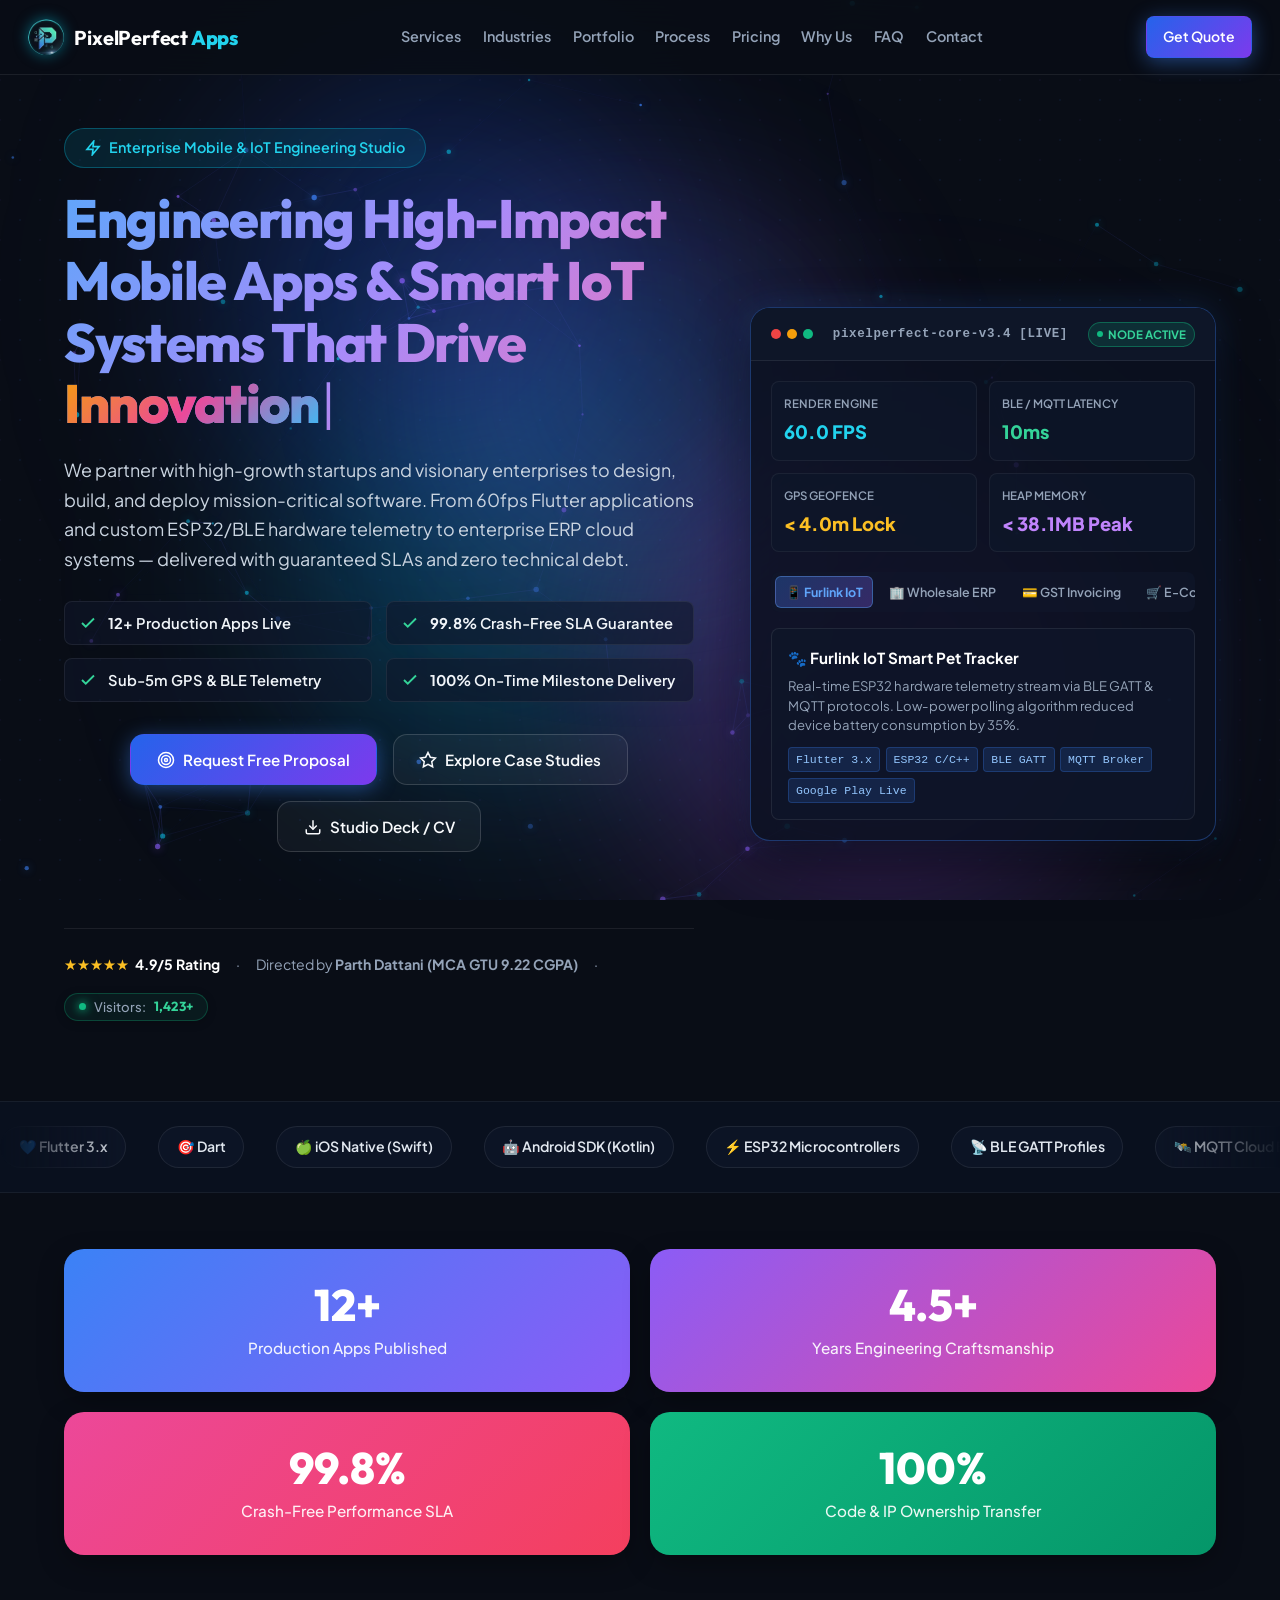
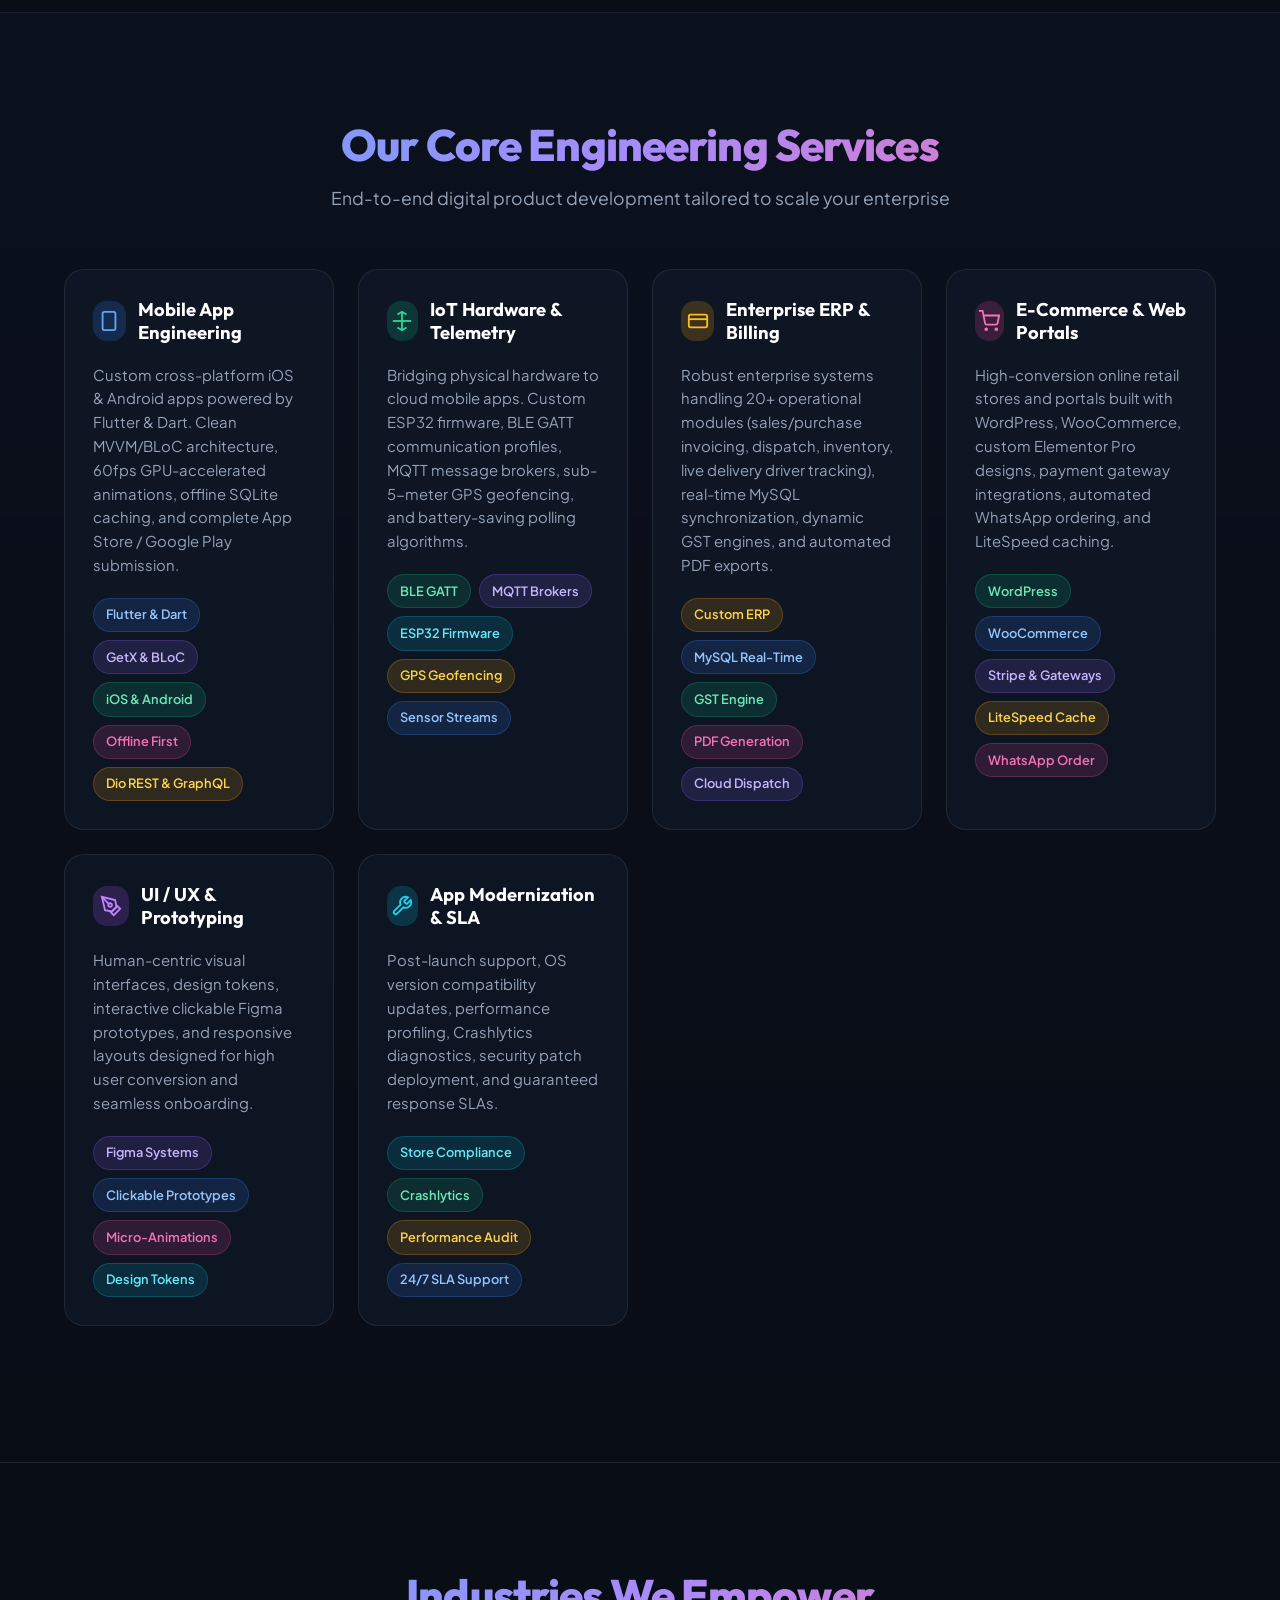
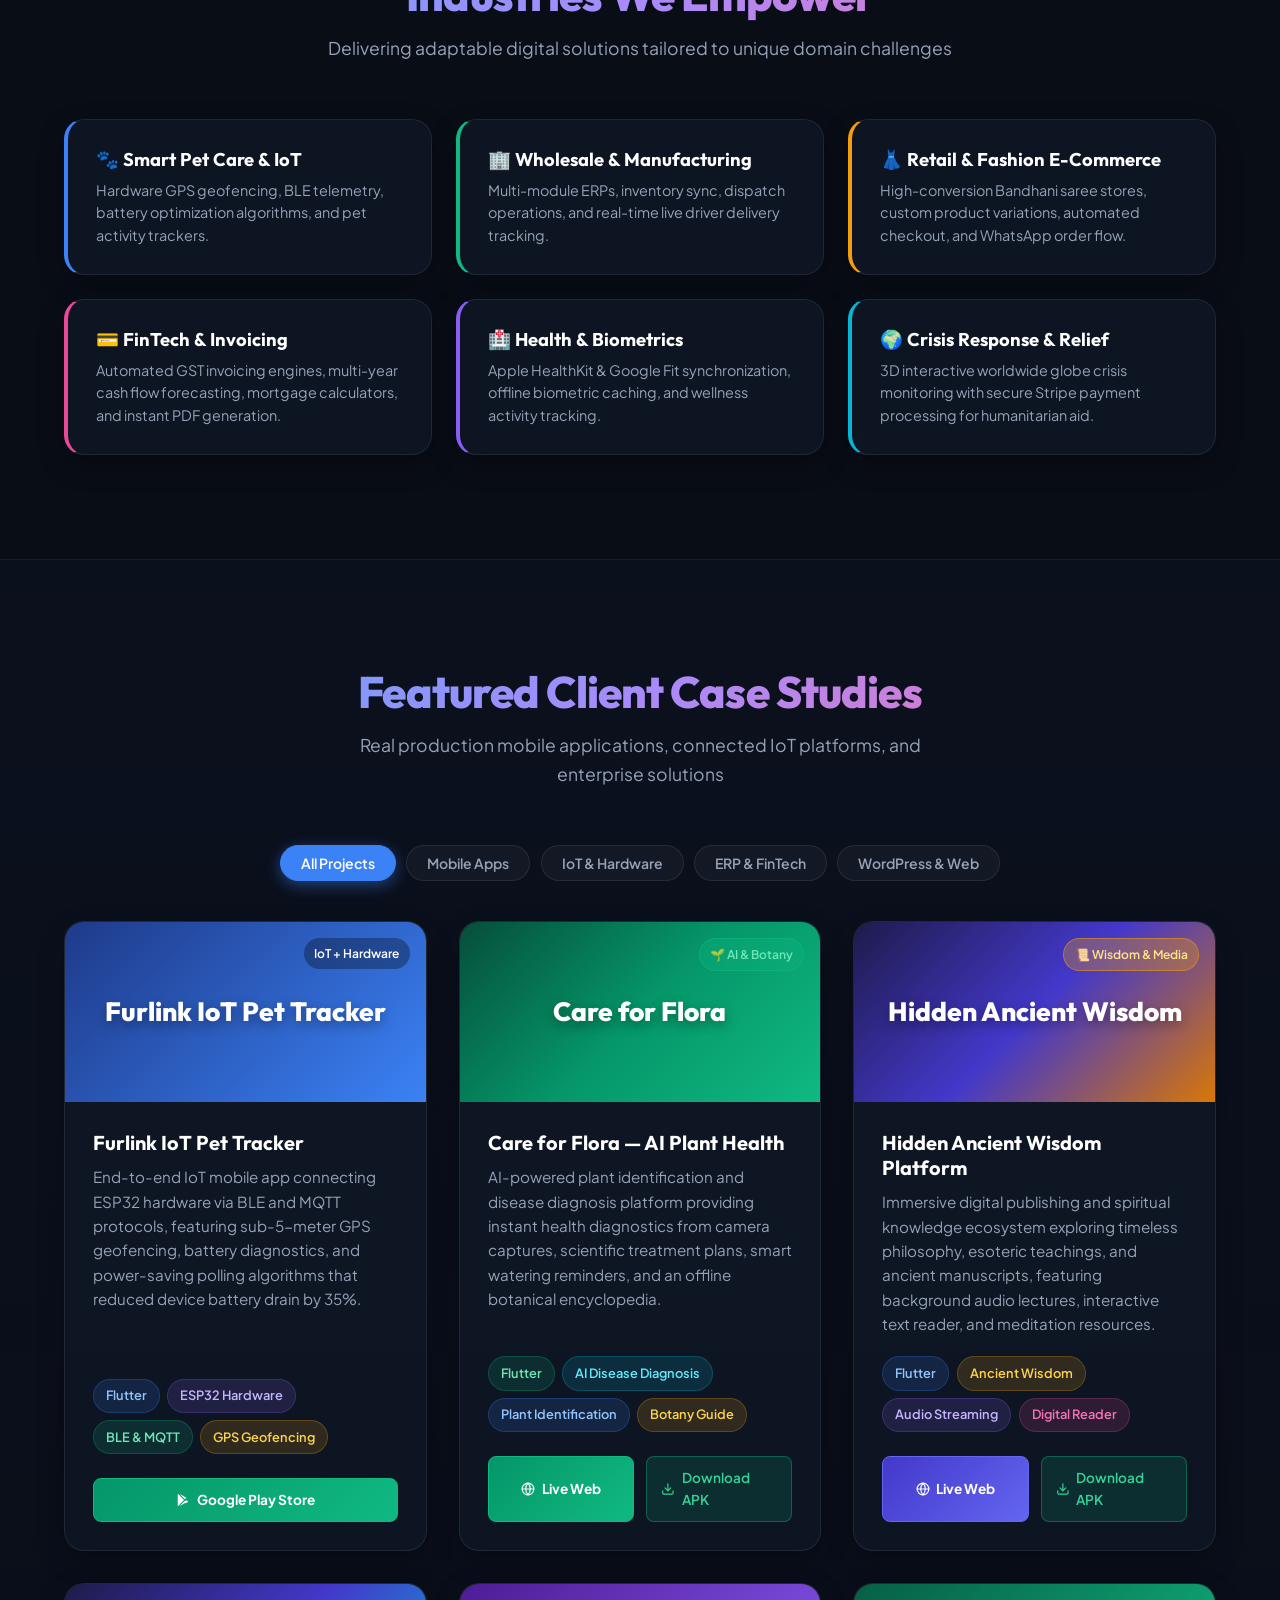
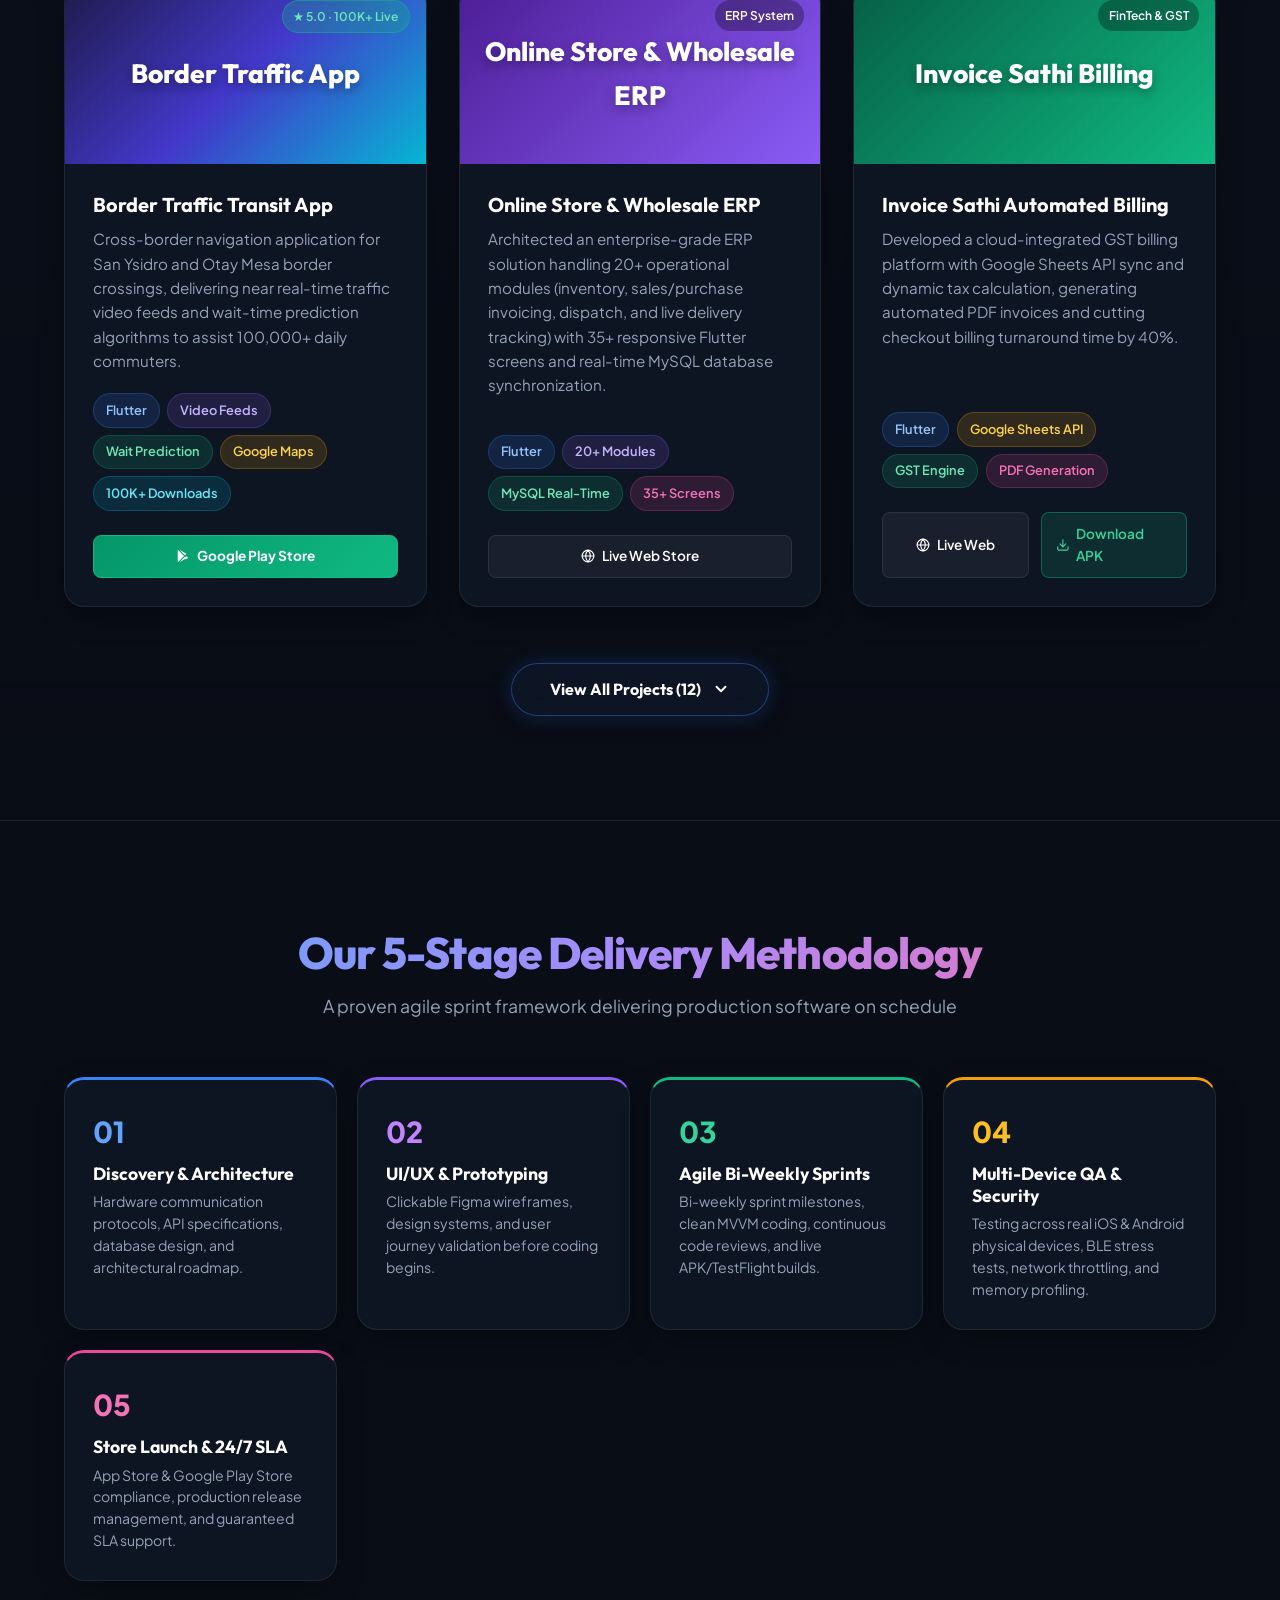
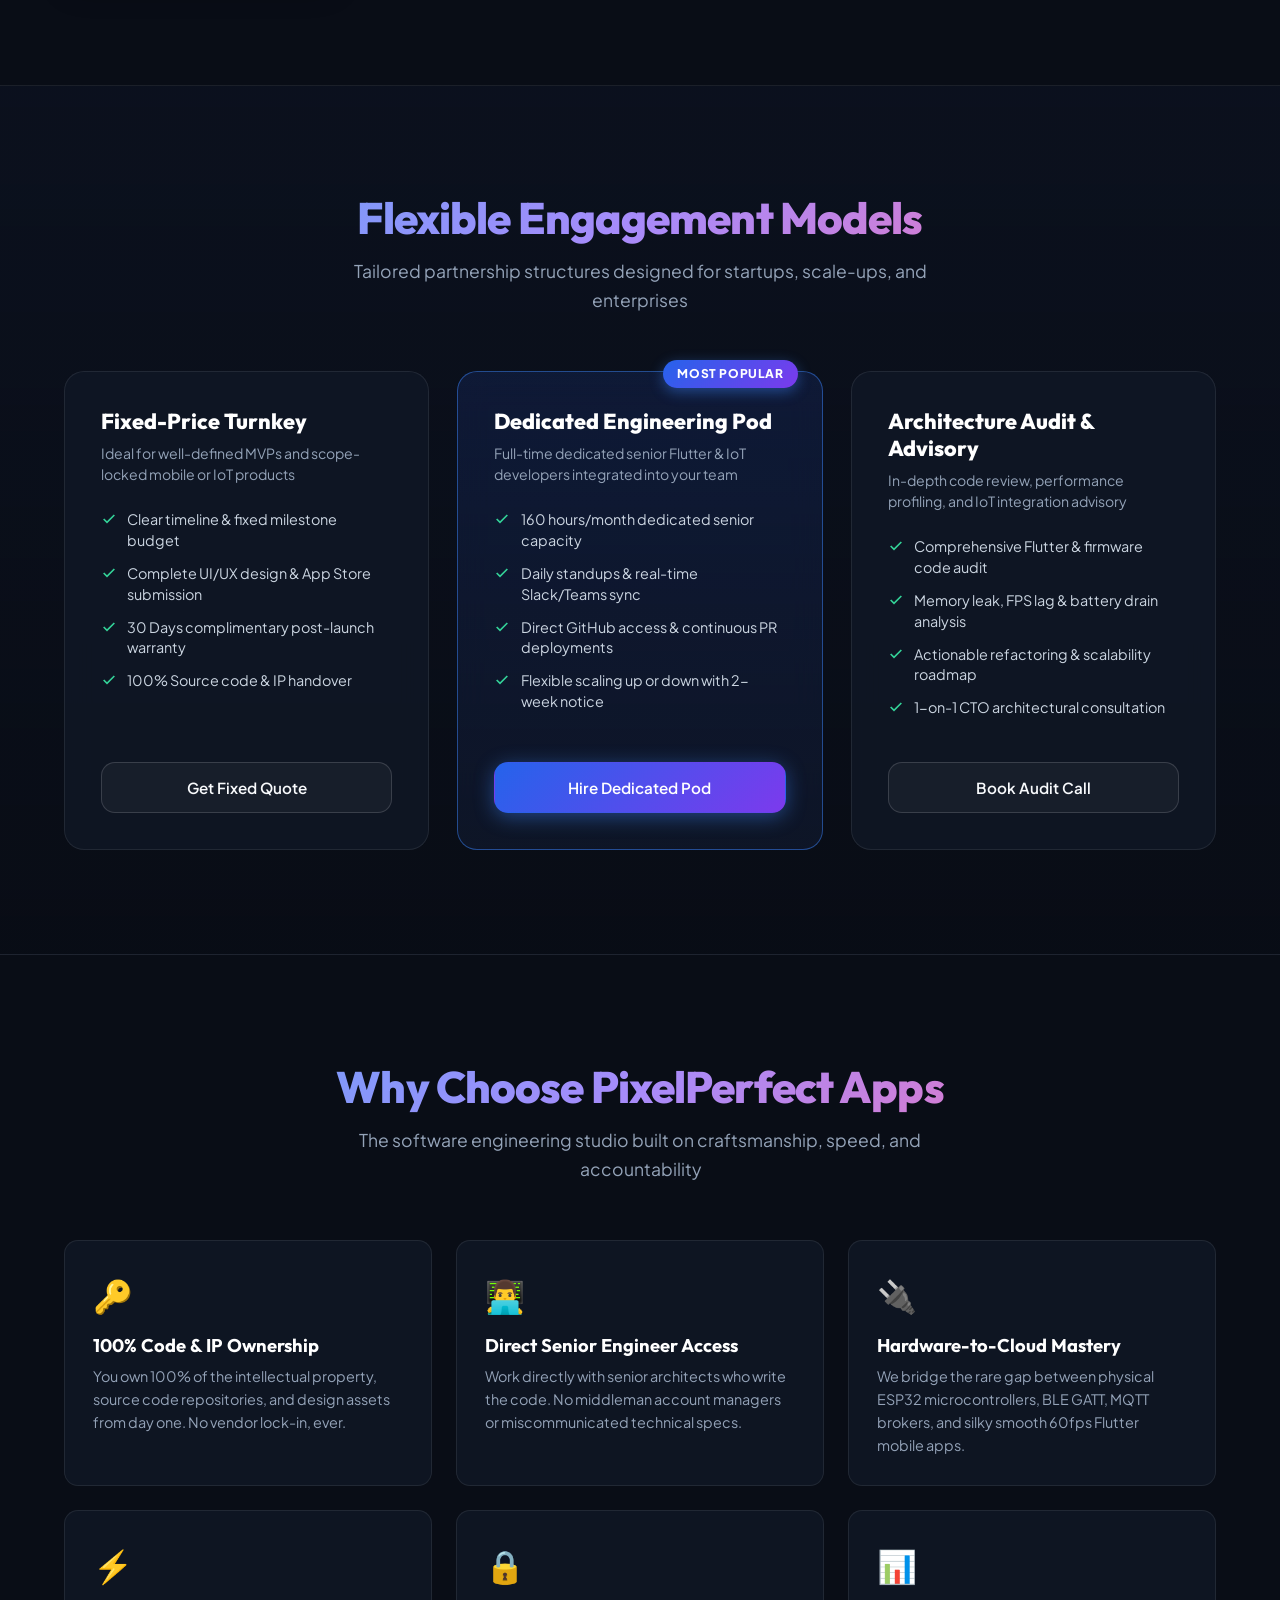
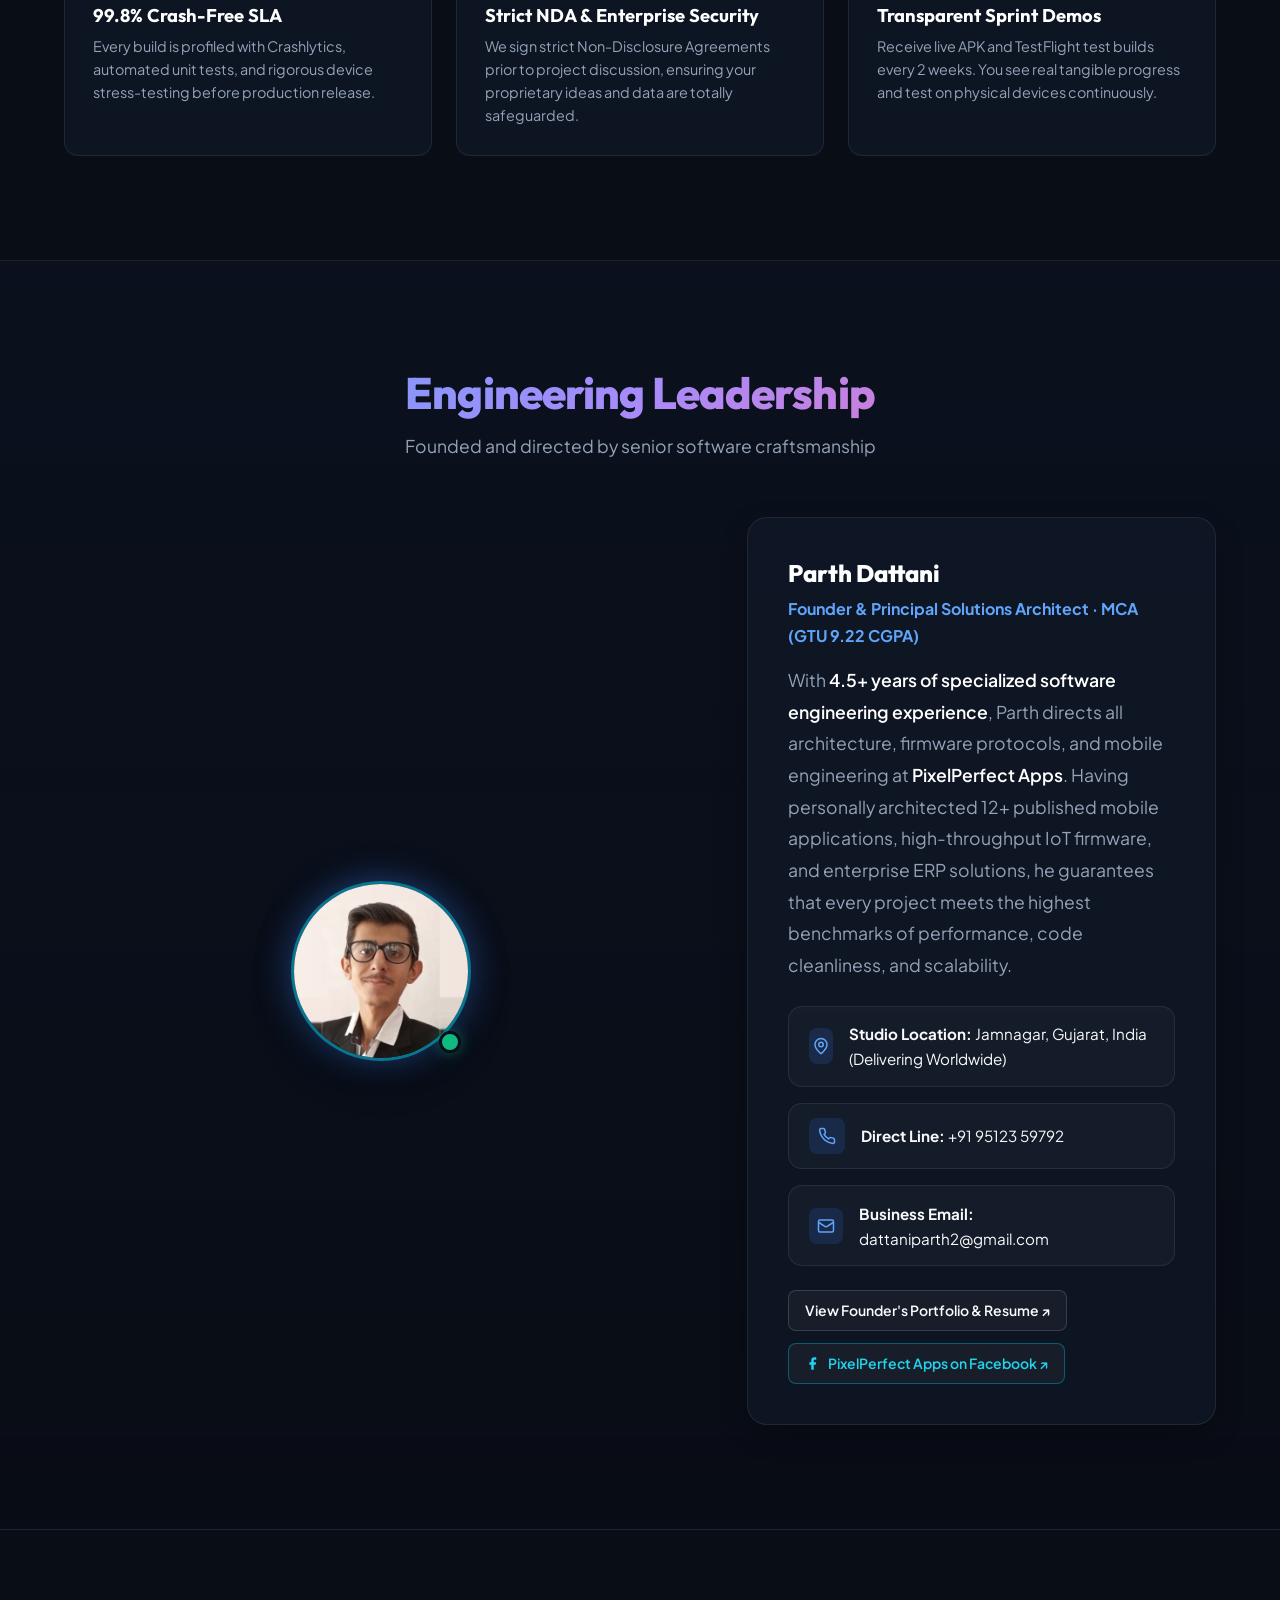
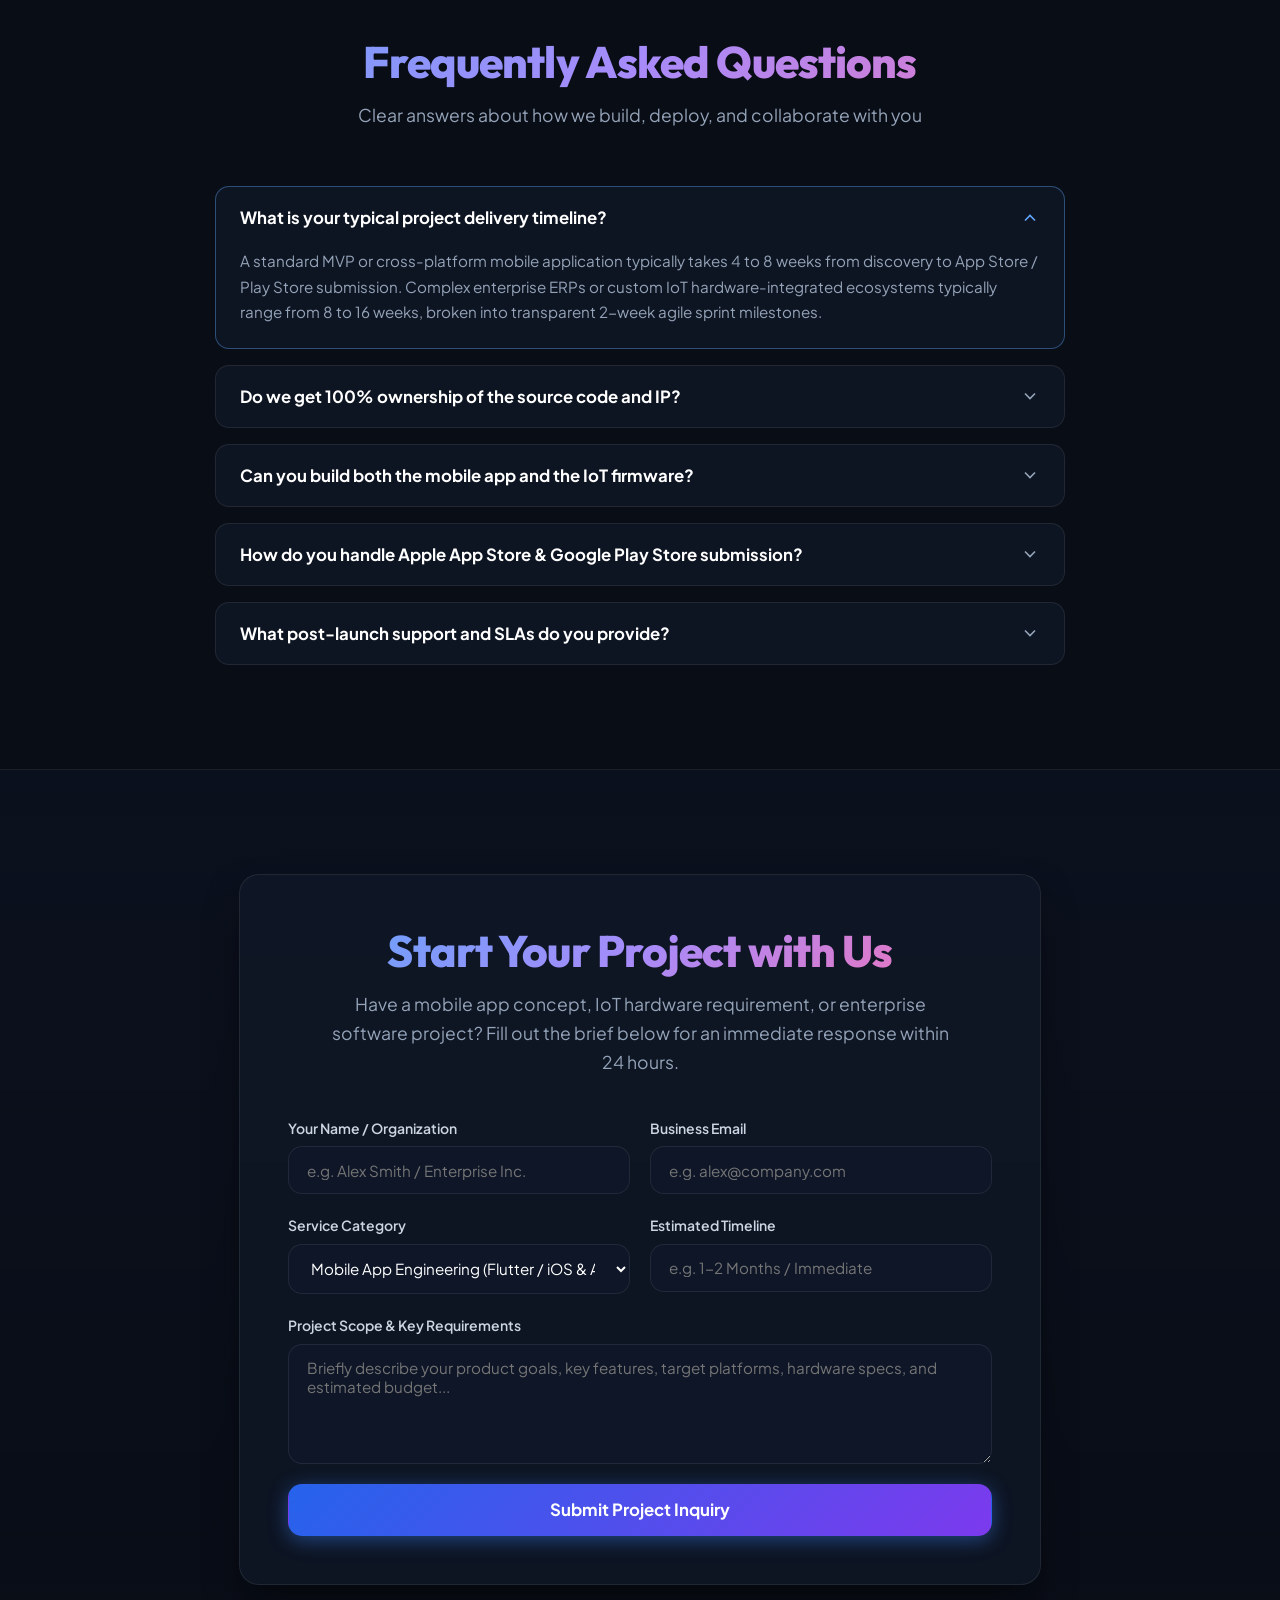
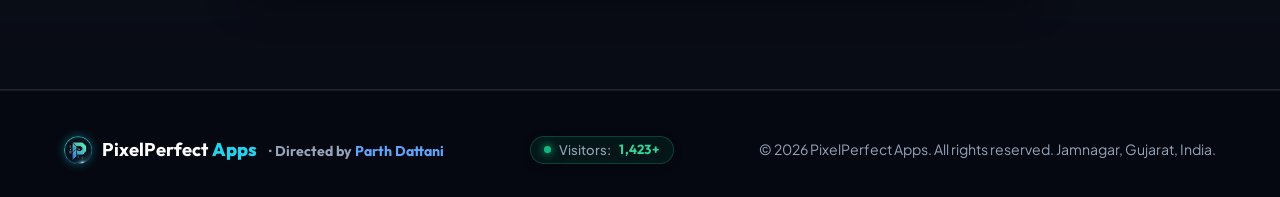
==== commit 6e1e3e67: "deploy: sync unified 1,422+ visitor counter to Netlify" ====
--- a/index.html
+++ b/index.html
@@ -3,16 +3,16 @@
 <head>
   <meta charset="UTF-8">
   <meta name="viewport" content="width=device-width, initial-scale=1.0">
-  <meta name="description" content="Parth Dattani - Flutter Developer & Mobile Application Engineer with 4.5+ years experience building and deploying 12+ scalable cross-platform apps, BLE, MQTT, and ESP32 hardware integrations.">
-  <meta name="keywords" content="Parth Dattani, Flutter Developer, Mobile Application Engineer, GetX, Clean Architecture, BLE, MQTT, IoT, ESP32, MCA GTU, Jamnagar, Gujarat, India">
-  <meta name="author" content="Parth Dattani">
+  <meta name="description" content="PixelPerfect Apps - Enterprise Mobile App Development, IoT Hardware Telemetry &amp; Cloud Software Company. We architect scalable 60fps Flutter apps, ESP32/BLE firmware, and custom ERP systems.">
+  <meta name="keywords" content="PixelPerfect Apps, Mobile App Development Company, Flutter Development Agency, IoT Solutions Company, BLE GATT, MQTT Protocol, ESP32 Firmware, Enterprise ERP, Web Development, Jamnagar, Gujarat, India">
+  <meta name="author" content="PixelPerfect Apps">
   
   <!-- Open Graph / Meta -->
-  <meta property="og:title" content="Parth Dattani | Flutter Developer &amp; Mobile Application Engineer">
-  <meta property="og:description" content="Results-driven Mobile Application Engineer with 4.5+ years experience architecting and deploying scalable Flutter apps and IoT solutions.">
+  <meta property="og:title" content="PixelPerfect Apps | Enterprise Mobile App &amp; IoT Development Studio">
+  <meta property="og:description" content="Engineering high-performance 60fps mobile applications, custom IoT hardware telemetry, and enterprise cloud solutions.">
   <meta property="og:type" content="website">
 
-  <title>Parth Dattani | Flutter Developer &amp; Mobile Application Engineer</title>
+  <title>PixelPerfect Apps | Enterprise Mobile App &amp; IoT Development Company</title>
 
   <!-- Google Fonts -->
   <link rel="preconnect" href="https://fonts.googleapis.com">
@@ -20,10 +20,10 @@
   <link href="https://fonts.googleapis.com/css2?family=Outfit:wght@400;500;600;700;800&family=Plus+Jakarta+Sans:wght@300;400;500;600;700;800&display=swap" rel="stylesheet">
   
   <!-- Main Stylesheet -->
-  <link rel="stylesheet" href="styles.css?v=2.2">
+  <link rel="stylesheet" href="styles.css?v=3.6">
 </head>
 <body>
-  <!-- Reading Progress Bar (Creativestuffstudio Style) -->
+  <!-- Reading Scroll Progress Bar -->
   <div id="readingProgressBar" class="reading-progress-bar"></div>
 
   <!-- Dynamic Background Effects -->
@@ -39,21 +39,23 @@
   <header class="header" id="header">
     <nav class="nav container">
       <a href="#hero" class="logo">
-        <span class="logo-badge">PD</span>
-        <span class="text-gradient">Parth Dattani</span>
+        <img src="images/pixelperfect-logo.png" alt="PixelPerfect Apps Logo" class="logo-img" style="width: 36px; height: 36px; border-radius: 50%; box-shadow: 0 0 14px rgba(6, 182, 212, 0.5); object-fit: cover;">
+        <span><strong style="color: #ffffff;">PixelPerfect</strong> <span style="color: #22d3ee; font-weight: 800;">Apps</span></span>
       </a>
 
       <ul class="nav-links" id="navLinks">
-        <li><a href="#about" class="nav-link">About</a></li>
-        <li><a href="#education" class="nav-link">Education</a></li>
-        <li><a href="#skills" class="nav-link">Skills</a></li>
-        <li><a href="#projects" class="nav-link">Projects</a></li>
-        <li><a href="#experience" class="nav-link">Experience</a></li>
+        <li><a href="#services" class="nav-link">Services</a></li>
+        <li><a href="#industries" class="nav-link">Industries</a></li>
+        <li><a href="#projects" class="nav-link">Portfolio</a></li>
+        <li><a href="#process" class="nav-link">Process</a></li>
+        <li><a href="#models" class="nav-link">Pricing</a></li>
+        <li><a href="#why-us" class="nav-link">Why Us</a></li>
+        <li><a href="#faq" class="nav-link">FAQ</a></li>
         <li><a href="#contact" class="nav-link">Contact</a></li>
       </ul>
 
       <div class="nav-actions">
-        <a href="#contact" class="btn btn-primary btn-sm">Let's Talk</a>
+        <a href="#contact" class="btn btn-primary btn-sm">Get Quote</a>
         <button class="nav-toggle" id="navToggle" aria-label="Toggle Navigation Menu">
           <span></span><span></span><span></span>
         </button>
@@ -62,312 +64,438 @@
   </header>
 
   <main>
-    <!-- Hero Section -->
+    <!-- Hero Section (2-Column Agency Layout) -->
     <section class="hero-section" id="hero">
       <div class="hero-glow-1"></div>
       
-      <div class="container hero-content">
-        <!-- Avatar with Status Indicator -->
-        <div class="hero-avatar-wrapper anim-zoom-in">
-          <div class="hero-avatar">
-            <img src="images/parth-dattani.jpg" alt="Parth Dattani - Flutter Developer &amp; Mobile Application Engineer" class="hero-avatar-img">
-          </div>
-          <div class="status-indicator" title="Available for Contract &amp; Full-time Roles"></div>
-        </div>
-
-        <div class="hero-badges-group anim-fade-down" data-delay="100">
-          <div class="hero-badge-pill">
-            <svg xmlns="http://www.w3.org/2000/svg" width="16" height="16" viewBox="0 0 24 24" fill="none" stroke="currentColor" stroke-width="2.5" stroke-linecap="round" stroke-linejoin="round"><path d="m12 3-1.912 5.813a2 2 0 0 1-1.275 1.275L3 12l5.813 1.912a2 2 0 0 1 1.275 1.275L12 21l1.912-5.813a2 2 0 0 1 1.275-1.275L21 12l-5.813-1.912a2 2 0 0 1-1.275-1.275L12 3Z"/></svg>
-            Flutter Developer | Mobile Application Engineer
-          </div>
-          <div class="visitor-counter-pill" title="Visitors Counter">
-            <span class="visitor-pulse-dot"></span>
-            <span class="visitor-label">Visitors:</span>
-            <strong class="visitor-number visitor-count-val" id="heroVisitorCount">1,422+</strong>
-          </div>
-        </div>
-
-        <h1 class="hero-title text-gradient anim-fade-up">
-          Parth Dattani
-        </h1>
-
-        <!-- Creative Stuff Studio Inspired Animated Typing Headline -->
-        <div class="hero-tagline anim-fade-up" data-delay="150">
-          <svg xmlns="http://www.w3.org/2000/svg" width="22" height="22" viewBox="0 0 24 24" fill="#f59e0b" stroke="#f59e0b" stroke-width="1"><polygon points="13 2 3 14 12 14 11 22 21 10 12 10 13 2"></polygon></svg>
-          <span>Architecting &amp; Deploying Mobile Apps That Are <span class="typing-wrapper"><span class="typing-word" data-words='["Scalable", "High-Performance", "60 FPS Smooth", "Pixel-Perfect", "Production-Ready"]'>Scalable</span><span class="typing-cursor">|</span></span></span>
-          <svg xmlns="http://www.w3.org/2000/svg" width="22" height="22" viewBox="0 0 24 24" fill="#f59e0b" stroke="#f59e0b" stroke-width="1"><polygon points="13 2 3 14 12 14 11 22 21 10 12 10 13 2"></polygon></svg>
-        </div>
-
-        <div class="hero-skills-row">
-          <span class="skill-tag">Flutter &amp; Dart</span>
-          <span class="skill-tag">GetX State Management</span>
-          <span class="skill-tag">Clean Architecture &amp; MVVM</span>
-          <span class="skill-tag">REST API &amp; Dio</span>
-          <span class="skill-tag">BLE &amp; MQTT / IoT</span>
-          <span class="skill-tag">Firebase Suite</span>
-          <span class="skill-tag">ERP &amp; Invoicing</span>
-        </div>
-
-        <p class="hero-desc">
-          Results-driven Mobile Application Engineer with <strong>4.5 years of experience</strong> architecting and deploying scalable, high-performance cross-platform applications using <strong>Flutter &amp; Dart</strong>. Successfully published and maintained <strong>12+ production applications</strong> across Google Play Store and Apple App Store. Proficient in GetX state management, Firebase ecosystem, high-throughput REST API integration, BLE device connectivity, and MQTT/IoT protocols.
-        </p>
-
-        <div class="hero-buttons">
-          <a href="#projects" class="btn btn-primary">
-            <svg xmlns="http://www.w3.org/2000/svg" width="18" height="18" viewBox="0 0 24 24" fill="none" stroke="currentColor" stroke-width="2" stroke-linecap="round" stroke-linejoin="round"><polygon points="12 2 15.09 8.26 22 9.27 17 14.14 18.18 21.02 12 17.77 5.82 21.02 7 14.14 2 9.27 8.91 8.26 12 2"></polygon></svg>
-            View My Projects
-          </a>
-          <a href="https://drive.google.com/file/d/1WzyoeDDawLvLskoEjIEJ572R3XtesWFU/view?usp=sharing" target="_blank" rel="noopener noreferrer" class="btn btn-outline" id="resumeBtn">
-            <svg xmlns="http://www.w3.org/2000/svg" width="18" height="18" viewBox="0 0 24 24" fill="none" stroke="currentColor" stroke-width="2" stroke-linecap="round" stroke-linejoin="round"><path d="M21 15v4a2 2 0 0 1-2 2H5a2 2 0 0 1-2-2v-4"></path><polyline points="7 10 12 15 17 10"></polyline><line x1="12" x2="12" y1="15" y2="3"></line></svg>
-            Download Resume
-          </a>
-          <a href="#contact" class="btn btn-success" id="openDiscoveryBtn">
-            <svg xmlns="http://www.w3.org/2000/svg" width="18" height="18" viewBox="0 0 24 24" fill="none" stroke="currentColor" stroke-width="2" stroke-linecap="round" stroke-linejoin="round"><circle cx="12" cy="12" r="10"></circle><circle cx="12" cy="12" r="6"></circle><circle cx="12" cy="12" r="2"></circle></svg>
-            Let's Discuss Your App Idea
-          </a>
-        </div>
-
-        <div class="hero-socials">
-          <a href="https://github.com/Parth-Dattani" target="_blank" rel="noopener noreferrer" class="social-icon-btn" aria-label="GitHub">
-            <svg xmlns="http://www.w3.org/2000/svg" width="20" height="20" viewBox="0 0 24 24" fill="none" stroke="currentColor" stroke-width="2" stroke-linecap="round" stroke-linejoin="round"><path d="M15 22v-4a4.8 4.8 0 0 0-1-3.5c3 0 6-2 6-5.5.08-1.25-.27-2.48-1-3.5.28-1.15.28-2.35 0-3.5 0 0-1 0-3 1.5-2.64-.5-5.36-.5-8 0C6 2 5 2 5 2c-.3 1.15-.3 2.35 0 3.5A5.403 5.403 0 0 0 4 9c0 3.5 3 5.5 6 5.5-.39.49-.68 1.05-.85 1.65-.17.6-.22 1.23-.15 1.85v4"></path><path d="M9 18c-4.51 2-5-2-7-2"></path></svg>
-          </a>
-          <a href="https://www.linkedin.com/in/parth-dattani-1ab69a16a/" target="_blank" rel="noopener noreferrer" class="social-icon-btn" aria-label="LinkedIn">
-            <svg xmlns="http://www.w3.org/2000/svg" width="20" height="20" viewBox="0 0 24 24" fill="none" stroke="currentColor" stroke-width="2" stroke-linecap="round" stroke-linejoin="round"><path d="M16 8a6 6 0 0 1 6 6v7h-4v-7a2 2 0 0 0-2-2 2 2 0 0 0-2 2v7h-4v-7a6 6 0 0 1 6-6z"></path><rect width="4" height="12" x="2" y="9"></rect><circle cx="4" cy="4" r="2"></circle></svg>
-          </a>
-          <a href="mailto:dattaniparth2@gmail.com" class="social-icon-btn" aria-label="Email">
-            <svg xmlns="http://www.w3.org/2000/svg" width="20" height="20" viewBox="0 0 24 24" fill="none" stroke="currentColor" stroke-width="2" stroke-linecap="round" stroke-linejoin="round"><rect width="20" height="16" x="2" y="4" rx="2"></rect><path d="m22 7-8.97 5.7a1.94 1.94 0 0 1-2.06 0L2 7"></path></svg>
-          </a>
-          <a href="tel:+919512359792" class="social-icon-btn" aria-label="Phone">
-            <svg xmlns="http://www.w3.org/2000/svg" width="20" height="20" viewBox="0 0 24 24" fill="none" stroke="currentColor" stroke-width="2" stroke-linecap="round" stroke-linejoin="round"><path d="M22 16.92v3a2 2 0 0 1-2.18 2 19.79 19.79 0 0 1-8.63-3.07 19.5 19.5 0 0 1-6-6 19.79 19.79 0 0 1-3.07-8.67A2 2 0 0 1 4.11 2h3a2 2 0 0 1 2 1.72 12.84 12.84 0 0 0 .7 2.81 2 2 0 0 1-.45 2.11L8.09 9.91a16 16 0 0 0 6 6l1.27-1.27a2 2 0 0 1 2.11-.45 12.84 12.84 0 0 0 2.81.7A2 2 0 0 1 22 16.92z"></path></svg>
-          </a>
+      <div class="container">
+        <div class="hero-agency-grid">
+          
+          <!-- Left Column: Agency Pitch, Trust & CTAs -->
+          <div class="hero-agency-left">
+            <div class="hero-badge-pill anim-fade-down" style="border-color: rgba(6, 182, 212, 0.35); background: rgba(6, 182, 212, 0.12); color: #22d3ee;">
+              <svg xmlns="http://www.w3.org/2000/svg" width="16" height="16" viewBox="0 0 24 24" fill="none" stroke="currentColor" stroke-width="2.5"><polygon points="13 2 3 14 12 14 11 22 21 10 12 10 13 2"></polygon></svg>
+              Enterprise Mobile &amp; IoT Engineering Studio
+            </div>
+
+            <h1 class="hero-title text-gradient anim-fade-up">
+              Engineering High-Impact Mobile Apps &amp; Smart IoT Systems That Drive <br>
+              <span class="typing-wrapper"><span class="typing-word" data-words='["Growth", "Innovation", "Market Dominance", "Enterprise Scale", "Real-World Impact"]'>Growth</span><span class="typing-cursor">|</span></span>
+            </h1>
+
+            <p class="hero-agency-lead anim-fade-up" data-delay="100">
+              We partner with high-growth startups and visionary enterprises to design, build, and deploy mission-critical software. From 60fps Flutter applications and custom ESP32/BLE hardware telemetry to enterprise ERP cloud systems — delivered with guaranteed SLAs and zero technical debt.
+            </p>
+
+            <div class="hero-bullets-grid">
+              <div class="hero-bullet-item anim-zoom-in" data-delay="150">
+                <svg class="hero-bullet-icon" width="18" height="18" viewBox="0 0 24 24" fill="none" stroke="currentColor" stroke-width="2.5"><polyline points="20 6 9 17 4 12"></polyline></svg>
+                <span><strong class="counter-number" data-counter-end="12" data-counter-suffix="+">12+</strong> Production Apps Live</span>
+              </div>
+              <div class="hero-bullet-item anim-zoom-in" data-delay="200">
+                <svg class="hero-bullet-icon" width="18" height="18" viewBox="0 0 24 24" fill="none" stroke="currentColor" stroke-width="2.5"><polyline points="20 6 9 17 4 12"></polyline></svg>
+                <span><strong class="counter-number" data-counter-end="99.8" data-counter-decimals="1" data-counter-suffix="%">99.8%</strong> Crash-Free SLA Guarantee</span>
+              </div>
+              <div class="hero-bullet-item anim-zoom-in" data-delay="250">
+                <svg class="hero-bullet-icon" width="18" height="18" viewBox="0 0 24 24" fill="none" stroke="currentColor" stroke-width="2.5"><polyline points="20 6 9 17 4 12"></polyline></svg>
+                <span>Sub-5m GPS &amp; BLE Telemetry</span>
+              </div>
+              <div class="hero-bullet-item anim-zoom-in" data-delay="300">
+                <svg class="hero-bullet-icon" width="18" height="18" viewBox="0 0 24 24" fill="none" stroke="currentColor" stroke-width="2.5"><polyline points="20 6 9 17 4 12"></polyline></svg>
+                <span><strong class="counter-number" data-counter-end="100" data-counter-suffix="%">100%</strong> On-Time Milestone Delivery</span>
+              </div>
+            </div>
+
+            <div class="hero-buttons">
+              <a href="#contact" class="btn btn-primary">
+                <svg xmlns="http://www.w3.org/2000/svg" width="18" height="18" viewBox="0 0 24 24" fill="none" stroke="currentColor" stroke-width="2"><circle cx="12" cy="12" r="10"></circle><circle cx="12" cy="12" r="6"></circle><circle cx="12" cy="12" r="2"></circle></svg>
+                Request Free Proposal
+              </a>
+              <a href="#projects" class="btn btn-outline">
+                <svg xmlns="http://www.w3.org/2000/svg" width="18" height="18" viewBox="0 0 24 24" fill="none" stroke="currentColor" stroke-width="2"><polygon points="12 2 15.09 8.26 22 9.27 17 14.14 18.18 21.02 12 17.77 5.82 21.02 7 14.14 2 9.27 8.91 8.26 12 2"></polygon></svg>
+                Explore Case Studies
+              </a>
+              <a href="https://drive.google.com/file/d/1WzyoeDDawLvLskoEjIEJ572R3XtesWFU/view?usp=sharing" target="_blank" rel="noopener noreferrer" class="btn btn-outline" id="resumeBtn">
+                <svg xmlns="http://www.w3.org/2000/svg" width="18" height="18" viewBox="0 0 24 24" fill="none" stroke="currentColor" stroke-width="2"><path d="M21 15v4a2 2 0 0 1-2 2H5a2 2 0 0 1-2-2v-4"></path><polyline points="7 10 12 15 17 10"></polyline><line x1="12" x2="12" y1="15" y2="3"></line></svg>
+                Studio Deck / CV
+              </a>
+            </div>
+
+            <div class="hero-trust-bar">
+              <div class="hero-trust-rating">
+                <span>★★★★★</span>
+                <strong style="color: #ffffff;">4.9/5 Rating</strong>
+              </div>
+              <span>·</span>
+              <span>Directed by <strong>Parth Dattani (MCA GTU 9.22 CGPA)</strong></span>
+              <span>·</span>
+              <div class="visitor-counter-pill" title="Visitors Counter">
+                <span class="visitor-pulse-dot"></span>
+                <span class="visitor-label">Visitors:</span>
+                <strong class="visitor-number visitor-count-val" id="heroVisitorCount">1,422+</strong>
+              </div>
+            </div>
+          </div>
+
+          <!-- Right Column: Interactive Studio Tech Console -->
+          <div class="hero-agency-right anim-slide-right" data-delay="150">
+            <div class="agency-tech-console">
+              <div class="console-header">
+                <div class="console-dots">
+                  <span class="console-dot console-dot-red"></span>
+                  <span class="console-dot console-dot-yellow"></span>
+                  <span class="console-dot console-dot-green"></span>
+                </div>
+                <span class="console-title">pixelperfect-core-v3.4 [LIVE]</span>
+                <span class="console-status-badge">
+                  <span class="console-status-dot"></span>
+                  Node Active
+                </span>
+              </div>
+
+              <div class="console-body">
+                <!-- Live Telemetry Monitor -->
+                <div class="telemetry-grid">
+                  <div class="telemetry-box">
+                    <span class="telemetry-label" id="telemetryLabel1">Render Engine</span>
+                    <span class="telemetry-val cyan" id="telemetryFps">60.0 FPS</span>
+                  </div>
+                  <div class="telemetry-box">
+                    <span class="telemetry-label" id="telemetryLabel2">BLE / MQTT Latency</span>
+                    <span class="telemetry-val green" id="telemetryLatency">12ms</span>
+                  </div>
+                  <div class="telemetry-box">
+                    <span class="telemetry-label" id="telemetryLabel3">GPS Geofence</span>
+                    <span class="telemetry-val amber" id="telemetryGps">&lt; 3.8m Lock</span>
+                  </div>
+                  <div class="telemetry-box">
+                    <span class="telemetry-label" id="telemetryLabel4">Heap Memory</span>
+                    <span class="telemetry-val purple" id="telemetryRam">&lt; 39MB Peak</span>
+                  </div>
+                </div>
+
+                <!-- Interactive Switcher Tabs -->
+                <div class="console-tabs">
+                  <button class="console-tab-btn active" data-tab="tab-furlink">📱 Furlink IoT</button>
+                  <button class="console-tab-btn" data-tab="tab-erp">🏢 Wholesale ERP</button>
+                  <button class="console-tab-btn" data-tab="tab-gst">💳 GST Invoicing</button>
+                  <button class="console-tab-btn" data-tab="tab-ecom">🛒 E-Commerce</button>
+                </div>
+
+                <!-- Tab 1: Furlink IoT -->
+                <div class="console-tab-content" id="tab-furlink">
+                  <div class="console-tab-title">
+                    <span>🐾 Furlink IoT Smart Pet Tracker</span>
+                  </div>
+                  <p class="console-tab-desc">
+                    Real-time ESP32 hardware telemetry stream via BLE GATT &amp; MQTT protocols. Low-power polling algorithm reduced device battery consumption by 35%.
+                  </p>
+                  <div class="console-tab-stack">
+                    <span>Flutter 3.x</span>
+                    <span>ESP32 C/C++</span>
+                    <span>BLE GATT</span>
+                    <span>MQTT Broker</span>
+                    <span>Google Play Live</span>
+                  </div>
+                </div>
+
+                <!-- Tab 2: Wholesale ERP -->
+                <div class="console-tab-content" id="tab-erp" style="display: none;">
+                  <div class="console-tab-title">
+                    <span>🏢 Shree Momai Enterprise Wholesale ERP</span>
+                  </div>
+                  <p class="console-tab-desc">
+                    Enterprise ERP managing 20+ operational modules (sales/purchase, dispatch, inventory) with 35+ responsive Flutter screens and real-time MySQL synchronization.
+                  </p>
+                  <div class="console-tab-stack">
+                    <span>Flutter Web &amp; App</span>
+                    <span>MySQL Real-Time</span>
+                    <span>20+ Modules</span>
+                    <span>Driver GPS Track</span>
+                  </div>
+                </div>
+
+                <!-- Tab 3: GST Invoicing -->
+                <div class="console-tab-content" id="tab-gst" style="display: none;">
+                  <div class="console-tab-title">
+                    <span>💳 Invoice Sathi Cloud GST Billing</span>
+                  </div>
+                  <p class="console-tab-desc">
+                    Automated taxation engine with Google Sheets API synchronization and instant dynamic PDF invoice generation in &lt;1.8 seconds.
+                  </p>
+                  <div class="console-tab-stack">
+                    <span>Flutter Clean MVVM</span>
+                    <span>Google Sheets API</span>
+                    <span>PDF Engine</span>
+                    <span>40% Time Saved</span>
+                  </div>
+                </div>
+
+                <!-- Tab 4: E-Commerce -->
+                <div class="console-tab-content" id="tab-ecom" style="display: none;">
+                  <div class="console-tab-title">
+                    <span>👗 Vishal Bandhaniwala Luxury E-Commerce</span>
+                  </div>
+                  <p class="console-tab-desc">
+                    High-conversion ethnic fashion store with custom variations, automated WhatsApp order routing, and LiteSpeed caching.
+                  </p>
+                  <div class="console-tab-stack">
+                    <span>WordPress</span>
+                    <span>WooCommerce</span>
+                    <span>WhatsApp Engine</span>
+                    <span>Payment Gateway</span>
+                  </div>
+                </div>
+              </div>
+            </div>
+          </div>
+
         </div>
       </div>
     </section>
 
-    <!-- About Me Section -->
-    <section class="section section-alt" id="about">
+    <!-- Infinite Tech & Frameworks Marquee Slider -->
+    <section class="tech-marquee-section">
+      <div class="tech-marquee-wrapper">
+        <div class="tech-marquee-track">
+          <div class="marquee-badge"><span>💙 Flutter 3.x</span></div>
+          <div class="marquee-badge"><span>🎯 Dart</span></div>
+          <div class="marquee-badge"><span>🍏 iOS Native (Swift)</span></div>
+          <div class="marquee-badge"><span>🤖 Android SDK (Kotlin)</span></div>
+          <div class="marquee-badge"><span>⚡ ESP32 Microcontrollers</span></div>
+          <div class="marquee-badge"><span>📡 BLE GATT Profiles</span></div>
+          <div class="marquee-badge"><span>🛰️ MQTT Cloud Brokers</span></div>
+          <div class="marquee-badge"><span>🔥 Firebase Suite</span></div>
+          <div class="marquee-badge"><span>☁️ AWS Cloud</span></div>
+          <div class="marquee-badge"><span>🐬 MySQL &amp; PostgreSQL</span></div>
+          <div class="marquee-badge"><span>💾 SQLite Offline First</span></div>
+          <div class="marquee-badge"><span>💳 Stripe &amp; Gateways</span></div>
+          <div class="marquee-badge"><span>🛒 WordPress &amp; WooCommerce</span></div>
+          <div class="marquee-badge"><span>🎨 Figma Design Systems</span></div>
+          <div class="marquee-badge"><span>🔄 Git CI/CD Pipelines</span></div>
+          
+          <!-- Duplicate for Seamless Infinite Scrolling -->
+          <div class="marquee-badge"><span>💙 Flutter 3.x</span></div>
+          <div class="marquee-badge"><span>🎯 Dart</span></div>
+          <div class="marquee-badge"><span>🍏 iOS Native (Swift)</span></div>
+          <div class="marquee-badge"><span>🤖 Android SDK (Kotlin)</span></div>
+          <div class="marquee-badge"><span>⚡ ESP32 Microcontrollers</span></div>
+          <div class="marquee-badge"><span>📡 BLE GATT Profiles</span></div>
+          <div class="marquee-badge"><span>🛰️ MQTT Cloud Brokers</span></div>
+          <div class="marquee-badge"><span>🔥 Firebase Suite</span></div>
+          <div class="marquee-badge"><span>☁️ AWS Cloud</span></div>
+          <div class="marquee-badge"><span>🐬 MySQL &amp; PostgreSQL</span></div>
+          <div class="marquee-badge"><span>💾 SQLite Offline First</span></div>
+          <div class="marquee-badge"><span>💳 Stripe &amp; Gateways</span></div>
+          <div class="marquee-badge"><span>🛒 WordPress &amp; WooCommerce</span></div>
+          <div class="marquee-badge"><span>🎨 Figma Design Systems</span></div>
+          <div class="marquee-badge"><span>🔄 Git CI/CD Pipelines</span></div>
+        </div>
+      </div>
+    </section>
+
+    <!-- Company Trust Metrics Grid -->
+    <section class="section" style="padding: 3.5rem 0 3.5rem;">
+      <div class="container">
+        <div class="stats-grid">
+          <div class="stat-card stat-card-1 anim-zoom-in" data-delay="100">
+            <div class="stat-number" data-counter-end="12" data-counter-decimals="0" data-counter-suffix="+">12+</div>
+            <div class="stat-label">Production Apps Published</div>
+          </div>
+          <div class="stat-card stat-card-2 anim-zoom-in" data-delay="200">
+            <div class="stat-number" data-counter-end="4.5" data-counter-decimals="1" data-counter-suffix="+">4.5+</div>
+            <div class="stat-label">Years Engineering Craftsmanship</div>
+          </div>
+          <div class="stat-card stat-card-3 anim-zoom-in" data-delay="300">
+            <div class="stat-number" data-counter-end="99.8" data-counter-decimals="1" data-counter-suffix="%">99.8%</div>
+            <div class="stat-label">Crash-Free Performance SLA</div>
+          </div>
+          <div class="stat-card stat-card-4 anim-zoom-in" data-delay="400">
+            <div class="stat-number" data-counter-end="100" data-counter-decimals="0" data-counter-suffix="%">100%</div>
+            <div class="stat-label">Code &amp; IP Ownership Transfer</div>
+          </div>
+        </div>
+      </div>
+    </section>
+
+    <!-- Comprehensive Agency Core Services -->
+    <section class="section section-alt" id="services">
       <div class="container">
         <div class="section-header anim-fade-up">
-          <h2 class="section-title text-gradient">About Me</h2>
-          <p class="section-subtitle">Bridging seamless mobile UX, enterprise architecture, and real-time hardware telemetry</p>
-        </div>
-
-        <div class="about-grid">
-          <div class="about-bio-card glass-panel">
-            <p class="about-text">
-              I'm <strong>Parth Dattani</strong>, a dedicated Mobile Application Engineer based in <strong>Jamnagar, Gujarat</strong> with <strong>4.5 years of professional experience</strong>. I specialize in developing scalable, cross-platform Android, iOS, and Web solutions using <strong>Flutter &amp; Dart</strong>.
-            </p>
-            <p class="about-text">
-              My core strengths include <strong>GetX state management</strong>, <strong>Clean Architecture &amp; MVVM</strong>, high-throughput <strong>REST API integration with Dio</strong>, and connecting mobile apps directly to IoT microcontrollers (<strong>ESP32</strong>) via <strong>BLE &amp; MQTT</strong>. Proven track record in optimizing app performance, delivering 60fps UI rendering, and reducing API response latency by 35%+.
-            </p>
-
-            <div class="about-info-list">
-              <div class="about-info-item">
-                <div class="about-info-icon">
-                  <svg xmlns="http://www.w3.org/2000/svg" width="18" height="18" viewBox="0 0 24 24" fill="none" stroke="currentColor" stroke-width="2" stroke-linecap="round" stroke-linejoin="round"><path d="M20 10c0 4.993-5.539 10.193-7.399 11.799a1 1 0 0 1-1.202 0C9.539 20.193 4 14.993 4 10a8 8 0 0 1 16 0"></path><circle cx="12" cy="10" r="3"></circle></svg>
-                </div>
-                <span><strong>Location:</strong> Jamnagar, Gujarat, India</span>
-              </div>
-              <div class="about-info-item">
-                <div class="about-info-icon">
-                  <svg xmlns="http://www.w3.org/2000/svg" width="18" height="18" viewBox="0 0 24 24" fill="none" stroke="currentColor" stroke-width="2" stroke-linecap="round" stroke-linejoin="round"><path d="M22 16.92v3a2 2 0 0 1-2.18 2 19.79 19.79 0 0 1-8.63-3.07 19.5 19.5 0 0 1-6-6 19.79 19.79 0 0 1-3.07-8.67A2 2 0 0 1 4.11 2h3a2 2 0 0 1 2 1.72 12.84 12.84 0 0 0 .7 2.81 2 2 0 0 1-.45 2.11L8.09 9.91a16 16 0 0 0 6 6l1.27-1.27a2 2 0 0 1 2.11-.45 12.84 12.84 0 0 0 2.81.7A2 2 0 0 1 22 16.92z"></path></svg>
-                </div>
-                <span><strong>Phone:</strong> +91 95123 59792</span>
-              </div>
-              <div class="about-info-item">
-                <div class="about-info-icon">
-                  <svg xmlns="http://www.w3.org/2000/svg" width="18" height="18" viewBox="0 0 24 24" fill="none" stroke="currentColor" stroke-width="2" stroke-linecap="round" stroke-linejoin="round"><rect width="20" height="16" x="2" y="4" rx="2"></rect><path d="m22 7-8.97 5.7a1.94 1.94 0 0 1-2.06 0L2 7"></path></svg>
-                </div>
-                <span><strong>Email:</strong> dattaniparth2@gmail.com</span>
-              </div>
-            </div>
-          </div>
-
-          <!-- 4 Gradient Stat Cards with Animated Counter Roll -->
-          <div class="stats-grid">
-            <div class="stat-card stat-card-1 anim-zoom-in" data-delay="100">
-              <div class="stat-number" data-counter-end="4.5" data-counter-decimals="1" data-counter-suffix="+">4.5+</div>
-              <div class="stat-label">Years Experience</div>
-            </div>
-            <div class="stat-card stat-card-2 anim-zoom-in" data-delay="200">
-              <div class="stat-number" data-counter-end="12" data-counter-decimals="0" data-counter-suffix="+">12+</div>
-              <div class="stat-label">Production Apps Published</div>
-            </div>
-            <div class="stat-card stat-card-3 anim-zoom-in" data-delay="300">
-              <div class="stat-number" data-counter-end="9.22" data-counter-decimals="2">9.22</div>
-              <div class="stat-label">MCA CGPA (GTU Rajkot)</div>
-            </div>
-            <div class="stat-card stat-card-4 anim-zoom-in" data-delay="400">
-              <div class="stat-number" data-counter-end="100" data-counter-decimals="0" data-counter-suffix="%">100%</div>
-              <div class="stat-label">Client Satisfaction</div>
+          <h2 class="section-title text-gradient">Our Core Engineering Services</h2>
+          <p class="section-subtitle">End-to-end digital product development tailored to scale your enterprise</p>
+        </div>
+
+        <div class="skills-grid-main">
+          <!-- Service 1: Mobile App Engineering -->
+          <div class="skill-category-card">
+            <div class="category-header">
+              <div class="category-icon-box" style="background: rgba(59, 130, 246, 0.2); color: #60a5fa;">
+                <svg xmlns="http://www.w3.org/2000/svg" width="22" height="22" viewBox="0 0 24 24" fill="none" stroke="currentColor" stroke-width="2"><rect width="14" height="20" x="5" y="2" rx="2" ry="2"></rect><path d="M12 18h.01"></path></svg>
+              </div>
+              <h3 class="category-title">Mobile App Engineering</h3>
+            </div>
+            <p style="color: var(--text-muted); font-size: 0.93rem; line-height: 1.6; margin-bottom: 1.25rem;">
+              Custom cross-platform iOS &amp; Android apps powered by Flutter &amp; Dart. Clean MVVM/BLoC architecture, 60fps GPU-accelerated animations, offline SQLite caching, and complete App Store / Google Play submission.
+            </p>
+            <div class="skill-badges-wrap">
+              <span class="skill-badge badge-blue">Flutter &amp; Dart</span>
+              <span class="skill-badge badge-purple">GetX &amp; BLoC</span>
+              <span class="skill-badge badge-green">iOS &amp; Android</span>
+              <span class="skill-badge badge-pink">Offline First</span>
+              <span class="skill-badge badge-amber">Dio REST &amp; GraphQL</span>
+            </div>
+          </div>
+
+          <!-- Service 2: IoT & Firmware Engineering -->
+          <div class="skill-category-card">
+            <div class="category-header">
+              <div class="category-icon-box" style="background: rgba(16, 185, 129, 0.2); color: #34d399;">
+                <svg xmlns="http://www.w3.org/2000/svg" width="22" height="22" viewBox="0 0 24 24" fill="none" stroke="currentColor" stroke-width="2"><path d="M12 2v20"></path><path d="m17 5-5-3-5 3"></path><path d="m17 19-5 3-5-3"></path><path d="M2 12h20"></path></svg>
+              </div>
+              <h3 class="category-title">IoT Hardware &amp; Telemetry</h3>
+            </div>
+            <p style="color: var(--text-muted); font-size: 0.93rem; line-height: 1.6; margin-bottom: 1.25rem;">
+              Bridging physical hardware to cloud mobile apps. Custom ESP32 firmware, BLE GATT communication profiles, MQTT message brokers, sub-5-meter GPS geofencing, and battery-saving polling algorithms.
+            </p>
+            <div class="skill-badges-wrap">
+              <span class="skill-badge badge-green">BLE GATT</span>
+              <span class="skill-badge badge-purple">MQTT Brokers</span>
+              <span class="skill-badge badge-cyan">ESP32 Firmware</span>
+              <span class="skill-badge badge-amber">GPS Geofencing</span>
+              <span class="skill-badge badge-blue">Sensor Streams</span>
+            </div>
+          </div>
+
+          <!-- Service 3: Enterprise ERP & FinTech Systems -->
+          <div class="skill-category-card">
+            <div class="category-header">
+              <div class="category-icon-box" style="background: rgba(245, 158, 11, 0.2); color: #fbbf24;">
+                <svg xmlns="http://www.w3.org/2000/svg" width="22" height="22" viewBox="0 0 24 24" fill="none" stroke="currentColor" stroke-width="2"><rect width="20" height="14" x="2" y="5" rx="2"></rect><line x1="2" x2="22" y1="10" y2="10"></line></svg>
+              </div>
+              <h3 class="category-title">Enterprise ERP &amp; Billing</h3>
+            </div>
+            <p style="color: var(--text-muted); font-size: 0.93rem; line-height: 1.6; margin-bottom: 1.25rem;">
+              Robust enterprise systems handling 20+ operational modules (sales/purchase invoicing, dispatch, inventory, live delivery driver tracking), real-time MySQL synchronization, dynamic GST engines, and automated PDF exports.
+            </p>
+            <div class="skill-badges-wrap">
+              <span class="skill-badge badge-amber">Custom ERP</span>
+              <span class="skill-badge badge-blue">MySQL Real-Time</span>
+              <span class="skill-badge badge-green">GST Engine</span>
+              <span class="skill-badge badge-pink">PDF Generation</span>
+              <span class="skill-badge badge-purple">Cloud Dispatch</span>
+            </div>
+          </div>
+
+          <!-- Service 4: E-Commerce & Web Solutions -->
+          <div class="skill-category-card">
+            <div class="category-header">
+              <div class="category-icon-box" style="background: rgba(236, 72, 153, 0.2); color: #f472b6;">
+                <svg xmlns="http://www.w3.org/2000/svg" width="22" height="22" viewBox="0 0 24 24" fill="none" stroke="currentColor" stroke-width="2"><circle cx="9" cy="21" r="1"></circle><circle cx="20" cy="21" r="1"></circle><path d="M1 1h4l2.68 13.39a2 2 0 0 0 2 1.61h9.72a2 2 0 0 0 2-1.61L23 6H6"></path></svg>
+              </div>
+              <h3 class="category-title">E-Commerce &amp; Web Portals</h3>
+            </div>
+            <p style="color: var(--text-muted); font-size: 0.93rem; line-height: 1.6; margin-bottom: 1.25rem;">
+              High-conversion online retail stores and portals built with WordPress, WooCommerce, custom Elementor Pro designs, payment gateway integrations, automated WhatsApp ordering, and LiteSpeed caching.
+            </p>
+            <div class="skill-badges-wrap">
+              <span class="skill-badge badge-green">WordPress</span>
+              <span class="skill-badge badge-blue">WooCommerce</span>
+              <span class="skill-badge badge-purple">Stripe &amp; Gateways</span>
+              <span class="skill-badge badge-amber">LiteSpeed Cache</span>
+              <span class="skill-badge badge-pink">WhatsApp Order</span>
+            </div>
+          </div>
+
+          <!-- Service 5: UI / UX & Figma Prototyping -->
+          <div class="skill-category-card">
+            <div class="category-header">
+              <div class="category-icon-box" style="background: rgba(168, 85, 247, 0.2); color: #c084fc;">
+                <svg xmlns="http://www.w3.org/2000/svg" width="22" height="22" viewBox="0 0 24 24" fill="none" stroke="currentColor" stroke-width="2"><path d="M12 19l7-7 3 3-7 7-3-3z"></path><path d="M18 13l-1.5-7.5L2 2l3.5 14.5L13 18l5-5z"></path><path d="M2 2l7.586 7.586"></path><circle cx="11" cy="11" r="2"></circle></svg>
+              </div>
+              <h3 class="category-title">UI / UX &amp; Prototyping</h3>
+            </div>
+            <p style="color: var(--text-muted); font-size: 0.93rem; line-height: 1.6; margin-bottom: 1.25rem;">
+              Human-centric visual interfaces, design tokens, interactive clickable Figma prototypes, and responsive layouts designed for high user conversion and seamless onboarding.
+            </p>
+            <div class="skill-badges-wrap">
+              <span class="skill-badge badge-purple">Figma Systems</span>
+              <span class="skill-badge badge-blue">Clickable Prototypes</span>
+              <span class="skill-badge badge-pink">Micro-Animations</span>
+              <span class="skill-badge badge-cyan">Design Tokens</span>
+            </div>
+          </div>
+
+          <!-- Service 6: Maintenance & 24/7 SLA -->
+          <div class="skill-category-card">
+            <div class="category-header">
+              <div class="category-icon-box" style="background: rgba(6, 182, 212, 0.2); color: #22d3ee;">
+                <svg xmlns="http://www.w3.org/2000/svg" width="22" height="22" viewBox="0 0 24 24" fill="none" stroke="currentColor" stroke-width="2"><path d="M14.7 6.3a1 1 0 0 0 0 1.4l1.6 1.6a1 1 0 0 0 1.4 0l3.77-3.77a6 6 0 0 1-7.94 7.94l-6.91 6.91a2.12 2.12 0 0 1-3-3l6.91-6.91a6 6 0 0 1 7.94-7.94l-3.76 3.76z"></path></svg>
+              </div>
+              <h3 class="category-title">App Modernization &amp; SLA</h3>
+            </div>
+            <p style="color: var(--text-muted); font-size: 0.93rem; line-height: 1.6; margin-bottom: 1.25rem;">
+              Post-launch support, OS version compatibility updates, performance profiling, Crashlytics diagnostics, security patch deployment, and guaranteed response SLAs.
+            </p>
+            <div class="skill-badges-wrap">
+              <span class="skill-badge badge-cyan">Store Compliance</span>
+              <span class="skill-badge badge-green">Crashlytics</span>
+              <span class="skill-badge badge-amber">Performance Audit</span>
+              <span class="skill-badge badge-blue">24/7 SLA Support</span>
             </div>
           </div>
         </div>
       </div>
     </section>
 
-    <!-- Education Section -->
-    <section class="section" id="education">
+    <!-- Industry Solutions Section -->
+    <section class="section" id="industries">
       <div class="container">
         <div class="section-header anim-fade-up">
-          <h2 class="section-title text-gradient">Education</h2>
-          <p class="section-subtitle">Academic qualifications and computer science foundation</p>
-        </div>
-
-        <div style="display: grid; grid-template-columns: repeat(auto-fit, minmax(320px, 1fr)); gap: 1.75rem; max-width: 900px; margin: 0 auto;">
-          <!-- MCA -->
-          <div class="glass-panel" style="padding: 2.25rem; border-left: 4px solid var(--primary); position: relative;">
-            <div style="display: flex; justify-content: space-between; align-items: flex-start; margin-bottom: 0.75rem;">
-              <span style="font-size: 1.5rem; font-weight: 800; color: #60a5fa;">MCA</span>
-              <span style="background: rgba(59, 130, 246, 0.2); border: 1px solid rgba(59, 130, 246, 0.4); color: #93c5fd; padding: 0.25rem 0.75rem; border-radius: var(--radius-full); font-size: 0.85rem; font-weight: 700;">2024</span>
-            </div>
-            <h3 style="font-size: 1.2rem; font-weight: 700; color: #ffffff; margin-bottom: 0.35rem;">Master of Computer Applications</h3>
-            <p style="color: var(--text-muted); font-size: 0.95rem; margin-bottom: 1rem;">Gujarat Technological University (GTU), Rajkot</p>
-            <div style="display: inline-flex; align-items: center; gap: 0.5rem; background: rgba(16, 185, 129, 0.15); border: 1px solid rgba(16, 185, 129, 0.3); padding: 0.4rem 0.9rem; border-radius: var(--radius-md); color: #34d399; font-weight: 700; font-size: 0.95rem;">
-              <svg xmlns="http://www.w3.org/2000/svg" width="16" height="16" viewBox="0 0 24 24" fill="none" stroke="currentColor" stroke-width="2.5"><polygon points="12 2 15.09 8.26 22 9.27 17 14.14 18.18 21.02 12 17.77 5.82 21.02 7 14.14 2 9.27 8.91 8.26 12 2"></polygon></svg>
-              CGPA: 9.22 / 10
-            </div>
-          </div>
-
-          <!-- BCA -->
-          <div class="glass-panel" style="padding: 2.25rem; border-left: 4px solid var(--secondary); position: relative;">
-            <div style="display: flex; justify-content: space-between; align-items: flex-start; margin-bottom: 0.75rem;">
-              <span style="font-size: 1.5rem; font-weight: 800; color: #c084fc;">BCA</span>
-              <span style="background: rgba(139, 92, 246, 0.2); border: 1px solid rgba(139, 92, 246, 0.4); color: #c4b5fd; padding: 0.25rem 0.75rem; border-radius: var(--radius-full); font-size: 0.85rem; font-weight: 700;">2020</span>
-            </div>
-            <h3 style="font-size: 1.2rem; font-weight: 700; color: #ffffff; margin-bottom: 0.35rem;">Bachelor of Computer Applications</h3>
-            <p style="color: var(--text-muted); font-size: 0.95rem; margin-bottom: 1rem;">Saurashtra University, Jamnagar</p>
-            <div style="display: inline-flex; align-items: center; gap: 0.5rem; background: rgba(59, 130, 246, 0.15); border: 1px solid rgba(59, 130, 246, 0.3); padding: 0.4rem 0.9rem; border-radius: var(--radius-md); color: #93c5fd; font-weight: 700; font-size: 0.95rem;">
-              <svg xmlns="http://www.w3.org/2000/svg" width="16" height="16" viewBox="0 0 24 24" fill="none" stroke="currentColor" stroke-width="2.5"><polyline points="20 6 9 17 4 12"></polyline></svg>
-              Percentage: 64.5%
-            </div>
+          <h2 class="section-title text-gradient">Industries We Empower</h2>
+          <p class="section-subtitle">Delivering adaptable digital solutions tailored to unique domain challenges</p>
+        </div>
+
+        <div class="industries-grid">
+          <div class="glass-panel" style="padding: 1.75rem; border-left: 4px solid #3b82f6;">
+            <h4 style="font-size: 1.15rem; color: #ffffff; font-weight: 700; margin-bottom: 0.5rem;">🐾 Smart Pet Care &amp; IoT</h4>
+            <p style="color: var(--text-muted); font-size: 0.9rem; line-height: 1.55;">Hardware GPS geofencing, BLE telemetry, battery optimization algorithms, and pet activity trackers.</p>
+          </div>
+
+          <div class="glass-panel" style="padding: 1.75rem; border-left: 4px solid #10b981;">
+            <h4 style="font-size: 1.15rem; color: #ffffff; font-weight: 700; margin-bottom: 0.5rem;">🏢 Wholesale &amp; Manufacturing</h4>
+            <p style="color: var(--text-muted); font-size: 0.9rem; line-height: 1.55;">Multi-module ERPs, inventory sync, dispatch operations, and real-time live driver delivery tracking.</p>
+          </div>
+
+          <div class="glass-panel" style="padding: 1.75rem; border-left: 4px solid #f59e0b;">
+            <h4 style="font-size: 1.15rem; color: #ffffff; font-weight: 700; margin-bottom: 0.5rem;">👗 Retail &amp; Fashion E-Commerce</h4>
+            <p style="color: var(--text-muted); font-size: 0.9rem; line-height: 1.55;">High-conversion Bandhani saree stores, custom product variations, automated checkout, and WhatsApp order flow.</p>
+          </div>
+
+          <div class="glass-panel" style="padding: 1.75rem; border-left: 4px solid #ec4899;">
+            <h4 style="font-size: 1.15rem; color: #ffffff; font-weight: 700; margin-bottom: 0.5rem;">💳 FinTech &amp; Invoicing</h4>
+            <p style="color: var(--text-muted); font-size: 0.9rem; line-height: 1.55;">Automated GST invoicing engines, multi-year cash flow forecasting, mortgage calculators, and instant PDF generation.</p>
+          </div>
+
+          <div class="glass-panel" style="padding: 1.75rem; border-left: 4px solid #8b5cf6;">
+            <h4 style="font-size: 1.15rem; color: #ffffff; font-weight: 700; margin-bottom: 0.5rem;">🏥 Health &amp; Biometrics</h4>
+            <p style="color: var(--text-muted); font-size: 0.9rem; line-height: 1.55;">Apple HealthKit &amp; Google Fit synchronization, offline biometric caching, and wellness activity tracking.</p>
+          </div>
+
+          <div class="glass-panel" style="padding: 1.75rem; border-left: 4px solid #06b6d4;">
+            <h4 style="font-size: 1.15rem; color: #ffffff; font-weight: 700; margin-bottom: 0.5rem;">🌍 Crisis Response &amp; Relief</h4>
+            <p style="color: var(--text-muted); font-size: 0.9rem; line-height: 1.55;">3D interactive worldwide globe crisis monitoring with secure Stripe payment processing for humanitarian aid.</p>
           </div>
         </div>
       </div>
     </section>
 
-    <!-- Technical Skills Section -->
-    <section class="section section-alt" id="skills">
+    <!-- Client Production Case Studies (All 7 Client Projects with Direct Links) -->
+    <section class="section section-alt" id="projects">
       <div class="container">
         <div class="section-header anim-fade-up">
-          <h2 class="section-title text-gradient">Technical Skills</h2>
-          <p class="section-subtitle">Core engineering stack aligned directly with production development workflows</p>
-        </div>
-
-        <div class="skills-grid-main">
-          <!-- Mobile & Languages -->
-          <div class="skill-category-card">
-            <div class="category-header">
-              <div class="category-icon-box">
-                <svg xmlns="http://www.w3.org/2000/svg" width="20" height="20" viewBox="0 0 24 24" fill="none" stroke="currentColor" stroke-width="2" stroke-linecap="round" stroke-linejoin="round"><rect width="14" height="20" x="5" y="2" rx="2" ry="2"></rect><path d="M12 18h.01"></path></svg>
-              </div>
-              <h3 class="category-title">Mobile &amp; Frameworks</h3>
-            </div>
-            <div class="skill-badges-wrap">
-              <span class="skill-badge badge-blue">Flutter</span>
-              <span class="skill-badge badge-purple">Dart</span>
-              <span class="skill-badge badge-cyan">Flutter Web</span>
-              <span class="skill-badge badge-green">Android SDK</span>
-              <span class="skill-badge badge-pink">iOS Development</span>
-              <span class="skill-badge badge-amber">Dio HTTP Client</span>
-            </div>
-          </div>
-
-          <!-- Architecture & State -->
-          <div class="skill-category-card">
-            <div class="category-header">
-              <div class="category-icon-box">
-                <svg xmlns="http://www.w3.org/2000/svg" width="20" height="20" viewBox="0 0 24 24" fill="none" stroke="currentColor" stroke-width="2" stroke-linecap="round" stroke-linejoin="round"><circle cx="12" cy="12" r="10"></circle><path d="M12 2a14.5 14.5 0 0 0 0 20 14.5 14.5 0 0 0 0-20"></path><path d="M2 12h20"></path></svg>
-              </div>
-              <h3 class="category-title">Architecture &amp; State</h3>
-            </div>
-            <div class="skill-badges-wrap">
-              <span class="skill-badge badge-amber">GetX State Management</span>
-              <span class="skill-badge badge-purple">Clean Architecture</span>
-              <span class="skill-badge badge-blue">MVVM Pattern</span>
-              <span class="skill-badge badge-green">Provider</span>
-              <span class="skill-badge badge-pink">BLoC Pattern</span>
-              <span class="skill-badge badge-cyan">Repository Pattern</span>
-            </div>
-          </div>
-
-          <!-- IoT, Hardware & Protocols -->
-          <div class="skill-category-card">
-            <div class="category-header">
-              <div class="category-icon-box">
-                <svg xmlns="http://www.w3.org/2000/svg" width="20" height="20" viewBox="0 0 24 24" fill="none" stroke="currentColor" stroke-width="2" stroke-linecap="round" stroke-linejoin="round"><path d="M12 2v20"></path><path d="m17 5-5-3-5 3"></path><path d="m17 19-5 3-5-3"></path><path d="M2 12h20"></path></svg>
-              </div>
-              <h3 class="category-title">BLE, MQTT &amp; IoT</h3>
-            </div>
-            <div class="skill-badges-wrap">
-              <span class="skill-badge badge-blue">BLE (Bluetooth Low Energy)</span>
-              <span class="skill-badge badge-purple">MQTT Protocol</span>
-              <span class="skill-badge badge-green">ESP32 Hardware</span>
-              <span class="skill-badge badge-amber">GPS Geofencing</span>
-              <span class="skill-badge badge-cyan">Battery Diagnostics</span>
-            </div>
-          </div>
-
-          <!-- Cloud & Databases -->
-          <div class="skill-category-card">
-            <div class="category-header">
-              <div class="category-icon-box">
-                <svg xmlns="http://www.w3.org/2000/svg" width="20" height="20" viewBox="0 0 24 24" fill="none" stroke="currentColor" stroke-width="2" stroke-linecap="round" stroke-linejoin="round"><ellipse cx="12" cy="5" rx="9" ry="3"></ellipse><path d="M3 5V19A9 3 0 0 0 21 19V5"></path><path d="M3 12A9 3 0 0 0 21 12"></path></svg>
-              </div>
-              <h3 class="category-title">Cloud &amp; Database</h3>
-            </div>
-            <div class="skill-badges-wrap">
-              <span class="skill-badge badge-amber">Firebase Suite</span>
-              <span class="skill-badge badge-blue">Firestore &amp; Auth</span>
-              <span class="skill-badge badge-purple">FCM Push Notifications</span>
-              <span class="skill-badge badge-green">SQLite Offline Caching</span>
-              <span class="skill-badge badge-cyan">MySQL Synchronization</span>
-            </div>
-          </div>
-
-          <!-- Enterprise & APIs -->
-          <div class="skill-category-card">
-            <div class="category-header">
-              <div class="category-icon-box">
-                <svg xmlns="http://www.w3.org/2000/svg" width="20" height="20" viewBox="0 0 24 24" fill="none" stroke="currentColor" stroke-width="2" stroke-linecap="round" stroke-linejoin="round"><polyline points="16 18 22 12 16 6"></polyline><polyline points="8 6 2 12 8 18"></polyline></svg>
-              </div>
-              <h3 class="category-title">APIs &amp; Enterprise</h3>
-            </div>
-            <div class="skill-badges-wrap">
-              <span class="skill-badge badge-green">REST API Integration</span>
-              <span class="skill-badge badge-purple">Stripe Payment Gateways</span>
-              <span class="skill-badge badge-blue">Google Maps SDK</span>
-              <span class="skill-badge badge-pink">ERP &amp; Invoicing Systems</span>
-              <span class="skill-badge badge-amber">Google Sheets API</span>
-            </div>
-          </div>
-
-          <!-- Web & Tools -->
-          <div class="skill-category-card">
-            <div class="category-header">
-              <div class="category-icon-box">
-                <svg xmlns="http://www.w3.org/2000/svg" width="20" height="20" viewBox="0 0 24 24" fill="none" stroke="currentColor" stroke-width="2" stroke-linecap="round" stroke-linejoin="round"><path d="M12 20h9"></path><path d="M16.5 3.5a2.12 2.12 0 0 1 3 3L7 19l-4 1 1-4Z"></path></svg>
-              </div>
-              <h3 class="category-title">Web &amp; Tooling</h3>
-            </div>
-            <div class="skill-badges-wrap">
-              <span class="skill-badge badge-blue">WordPress &amp; WooCommerce</span>
-              <span class="skill-badge badge-purple">Git &amp; Version Control</span>
-              <span class="skill-badge badge-green">Play Console Deployment</span>
-              <span class="skill-badge badge-pink">App Store Connect</span>
-              <span class="skill-badge badge-cyan">Postman &amp; Swagger</span>
-            </div>
-          </div>
-        </div>
-      </div>
-    </section>
-
-    <!-- Featured Projects Section -->
-    <section class="section" id="projects">
-      <div class="container">
-        <div class="section-header anim-fade-up">
-          <h2 class="section-title text-gradient">Featured Projects</h2>
-          <p class="section-subtitle">Real-world production applications and IoT hardware-software systems</p>
+          <h2 class="section-title text-gradient">Featured Client Case Studies</h2>
+          <p class="section-subtitle">Real production mobile applications, connected IoT platforms, and enterprise solutions</p>
         </div>
 
         <!-- Filter Bar -->
@@ -389,7 +517,7 @@
             <div class="project-body">
               <h3 class="project-name">Furlink IoT Pet Tracker</h3>
               <p class="project-summary">
-                End-to-end IoT mobile application connecting ESP32 hardware via BLE and MQTT protocols, featuring sub-5-meter GPS geofencing, battery diagnostics, and power-saving polling algorithms that reduced device battery drain by 35%.
+                End-to-end IoT mobile app connecting ESP32 hardware via BLE and MQTT protocols, featuring sub-5-meter GPS geofencing, battery diagnostics, and power-saving polling algorithms that reduced device battery drain by 35%.
               </p>
               <div class="project-tags">
                 <span class="skill-badge badge-blue">Flutter</span>
@@ -404,9 +532,7 @@
                 </a>
               </div>
             </div>
-          </div>
-
-          <!-- Project 2: Care for Flora -->
+          </div>          <!-- Project 2: Care for Flora -->
           <div class="project-card" data-category="mobile web">
             <div class="project-thumb" style="background: linear-gradient(135deg, #064e3b 0%, #059669 50%, #10b981 100%);">
               <div class="project-thumb-badge" style="background: rgba(16, 185, 129, 0.3); border: 1px solid rgba(16, 185, 129, 0.5); color: #6ee7b7;">🌱 AI &amp; Botany</div>
@@ -584,7 +710,7 @@
             <div class="project-body">
               <h3 class="project-name">Compassiona Disaster Awareness</h3>
               <p class="project-summary">
-                Created a real-time crisis monitoring platform featuring an interactive 3D globe visualization of worldwide events with secure Stripe payment integration for humanitarian relief aid.
+                Real-time crisis monitoring platform featuring an interactive 3D globe visualization of worldwide events with secure Stripe payment integration for humanitarian relief aid.
               </p>
               <div class="project-tags">
                 <span class="skill-badge badge-blue">Flutter</span>
@@ -614,7 +740,7 @@
             <div class="project-body">
               <h3 class="project-name">Property Investment Tracker</h3>
               <p class="project-summary">
-                Developed a financial real estate analytics tool providing dynamic mortgage calculations, multi-year cash flow forecasting, ROI/IRR evaluations across 15+ variables, and automated PDF reports in under 2 seconds.
+                Financial real estate analytics tool providing dynamic mortgage calculations, multi-year cash flow forecasting, ROI/IRR evaluations across 15+ variables, and automated PDF reports in under 2 seconds.
               </p>
               <div class="project-tags">
                 <span class="skill-badge badge-blue">Flutter</span>
@@ -644,7 +770,7 @@
             <div class="project-body">
               <h3 class="project-name">Fitness Is Life Health App</h3>
               <p class="project-summary">
-                Built a comprehensive health and activity tracking app integrating Apple HealthKit and Google Fit APIs with offline SQLite caching for seamless biometric monitoring.
+                Comprehensive health and activity tracking mobile application integrating Apple HealthKit and Google Fit APIs with offline SQLite caching for seamless biometric monitoring.
               </p>
               <div class="project-tags">
                 <span class="skill-badge badge-blue">Flutter</span>
@@ -728,159 +854,377 @@
       </div>
     </section>
 
-    <!-- Professional Experience Section -->
-    <section class="section section-alt" id="experience">
+    <!-- 5-Stage Engineering Delivery Lifecycle -->
+    <section class="section" id="process">
       <div class="container">
         <div class="section-header anim-fade-up">
-          <h2 class="section-title text-gradient">Professional Experience</h2>
-          <p class="section-subtitle">Chronological record of enterprise mobile development, contract leadership, and client delivery</p>
-        </div>
-
-        <div class="timeline-wrap">
-          <!-- Experience 1: Inteligent Tech -->
-          <div class="timeline-card">
-            <div class="timeline-header">
-              <div>
-                <h3 class="timeline-role">Flutter / WordPress Developer (Contract)</h3>
-                <div class="timeline-company">Inteligent Tech</div>
-              </div>
-              <span class="timeline-badge">Aug 2025 – Present</span>
-            </div>
-            <ul class="timeline-duties">
-              <li><strong>Online Store &amp; Wholesale ERP:</strong> Architected an enterprise-grade ERP solution handling 20+ operational modules (inventory, sales/purchase invoicing, dispatch, and live delivery tracking) with 35+ responsive Flutter screens and real-time MySQL database synchronization. (<a href="http://shreemomaienterprise.com/" target="_blank" rel="noopener noreferrer" style="color: #60a5fa; text-decoration: underline;">Live Store</a>)</li>
-              <li><strong>Invoice Sathi Automated Billing:</strong> Developed a cloud-integrated GST billing platform with Google Sheets API sync and dynamic tax calculation, generating automated PDF invoices and cutting checkout billing turnaround time by 40%.</li>
-              <li><strong>Vishal Bandhaniwala (WordPress &amp; WooCommerce):</strong> Built high-conversion retail store applications and portals with custom Elementor UI, advanced LiteSpeed caching, and REST API sync for instant checkout, reducing load times by 45%. (<a href="https://vishalbandhaniwala.com/" target="_blank" rel="noopener noreferrer" style="color: #60a5fa; text-decoration: underline;">Live Store</a>)</li>
-              <li><strong>Quitter Multimedia Platform:</strong> Engineered a multi-functional Flutter app with background audio streaming, real-time messaging, event coordination, and media caching for seamless low-latency interactions.</li>
+          <h2 class="section-title text-gradient">Our 5-Stage Delivery Methodology</h2>
+          <p class="section-subtitle">A proven agile sprint framework delivering production software on schedule</p>
+        </div>
+
+        <div class="process-grid">
+          <!-- Step 1 -->
+          <div class="glass-panel" style="padding: 1.75rem; border-top: 3px solid #3b82f6;">
+            <div style="font-size: 1.8rem; font-weight: 800; color: #60a5fa; margin-bottom: 0.5rem;">01</div>
+            <h4 style="font-size: 1.1rem; font-weight: 700; color: #ffffff; margin-bottom: 0.4rem;">Discovery &amp; Architecture</h4>
+            <p style="color: var(--text-muted); font-size: 0.88rem; line-height: 1.55;">
+              Hardware communication protocols, API specifications, database design, and architectural roadmap.
+            </p>
+          </div>
+
+          <!-- Step 2 -->
+          <div class="glass-panel" style="padding: 1.75rem; border-top: 3px solid #8b5cf6;">
+            <div style="font-size: 1.8rem; font-weight: 800; color: #c084fc; margin-bottom: 0.5rem;">02</div>
+            <h4 style="font-size: 1.1rem; font-weight: 700; color: #ffffff; margin-bottom: 0.4rem;">UI/UX &amp; Prototyping</h4>
+            <p style="color: var(--text-muted); font-size: 0.88rem; line-height: 1.55;">
+              Clickable Figma wireframes, design systems, and user journey validation before coding begins.
+            </p>
+          </div>
+
+          <!-- Step 3 -->
+          <div class="glass-panel" style="padding: 1.75rem; border-top: 3px solid #10b981;">
+            <div style="font-size: 1.8rem; font-weight: 800; color: #34d399; margin-bottom: 0.5rem;">03</div>
+            <h4 style="font-size: 1.1rem; font-weight: 700; color: #ffffff; margin-bottom: 0.4rem;">Agile Bi-Weekly Sprints</h4>
+            <p style="color: var(--text-muted); font-size: 0.88rem; line-height: 1.55;">
+              Bi-weekly sprint milestones, clean MVVM coding, continuous code reviews, and live APK/TestFlight builds.
+            </p>
+          </div>
+
+          <!-- Step 4 -->
+          <div class="glass-panel" style="padding: 1.75rem; border-top: 3px solid #f59e0b;">
+            <div style="font-size: 1.8rem; font-weight: 800; color: #fbbf24; margin-bottom: 0.5rem;">04</div>
+            <h4 style="font-size: 1.1rem; font-weight: 700; color: #ffffff; margin-bottom: 0.4rem;">Multi-Device QA &amp; Security</h4>
+            <p style="color: var(--text-muted); font-size: 0.88rem; line-height: 1.55;">
+              Testing across real iOS &amp; Android physical devices, BLE stress tests, network throttling, and memory profiling.
+            </p>
+          </div>
+
+          <!-- Step 5 -->
+          <div class="glass-panel" style="padding: 1.75rem; border-top: 3px solid #ec4899;">
+            <div style="font-size: 1.8rem; font-weight: 800; color: #f472b6; margin-bottom: 0.5rem;">05</div>
+            <h4 style="font-size: 1.1rem; font-weight: 700; color: #ffffff; margin-bottom: 0.4rem;">Store Launch &amp; 24/7 SLA</h4>
+            <p style="color: var(--text-muted); font-size: 0.88rem; line-height: 1.55;">
+              App Store &amp; Google Play Store compliance, production release management, and guaranteed SLA support.
+            </p>
+          </div>
+        </div>
+      </div>
+    </section>
+
+    <!-- Engagement & Partnership Models Section -->
+    <section class="section section-alt" id="models">
+      <div class="container">
+        <div class="section-header anim-fade-up">
+          <h2 class="section-title text-gradient">Flexible Engagement Models</h2>
+          <p class="section-subtitle">Tailored partnership structures designed for startups, scale-ups, and enterprises</p>
+        </div>
+
+        <div class="models-grid">
+          <!-- Model 1: Fixed Scope -->
+          <div class="model-card">
+            <h3 class="model-title">Fixed-Price Turnkey</h3>
+            <p class="model-tagline">Ideal for well-defined MVPs and scope-locked mobile or IoT products</p>
+            <ul class="model-features">
+              <li class="model-feature-item">
+                <svg class="model-feature-icon" width="16" height="16" viewBox="0 0 24 24" fill="none" stroke="currentColor" stroke-width="2.5"><polyline points="20 6 9 17 4 12"></polyline></svg>
+                <span>Clear timeline &amp; fixed milestone budget</span>
+              </li>
+              <li class="model-feature-item">
+                <svg class="model-feature-icon" width="16" height="16" viewBox="0 0 24 24" fill="none" stroke="currentColor" stroke-width="2.5"><polyline points="20 6 9 17 4 12"></polyline></svg>
+                <span>Complete UI/UX design &amp; App Store submission</span>
+              </li>
+              <li class="model-feature-item">
+                <svg class="model-feature-icon" width="16" height="16" viewBox="0 0 24 24" fill="none" stroke="currentColor" stroke-width="2.5"><polyline points="20 6 9 17 4 12"></polyline></svg>
+                <span>30 Days complimentary post-launch warranty</span>
+              </li>
+              <li class="model-feature-item">
+                <svg class="model-feature-icon" width="16" height="16" viewBox="0 0 24 24" fill="none" stroke="currentColor" stroke-width="2.5"><polyline points="20 6 9 17 4 12"></polyline></svg>
+                <span>100% Source code &amp; IP handover</span>
+              </li>
             </ul>
-          </div>
-
-          <!-- Experience 2: Globe Max Web Solutions -->
-          <div class="timeline-card">
-            <div class="timeline-header">
-              <div>
-                <h3 class="timeline-role">Flutter Developer (Contract)</h3>
-                <div class="timeline-company">Globe Max Web Solutions</div>
-              </div>
-              <span class="timeline-badge">Dec 2025 – Apr 2026</span>
-            </div>
-            <ul class="timeline-duties">
-              <li><strong>Compassiona Disaster Awareness:</strong> Created a real-time crisis monitoring platform featuring an interactive 3D globe visualization of worldwide events with secure Stripe payment integration for humanitarian relief aid.</li>
-              <li><strong>Property Investment Tracker:</strong> Developed a financial real estate analytics tool providing dynamic mortgage calculations, multi-year cash flow forecasting, ROI/IRR evaluations across 15+ variables, and automated PDF reports in under 2 seconds.</li>
-              <li><strong>Fitness Is Life:</strong> Built a comprehensive health and activity tracking app integrating Apple HealthKit and Google Fit APIs with offline SQLite caching for seamless biometric monitoring.</li>
+            <a href="#contact" class="btn btn-outline" style="width: 100%;">Get Fixed Quote</a>
+          </div>
+
+          <!-- Model 2: Dedicated Pod (Popular) -->
+          <div class="model-card popular">
+            <div class="model-ribbon">Most Popular</div>
+            <h3 class="model-title">Dedicated Engineering Pod</h3>
+            <p class="model-tagline">Full-time dedicated senior Flutter &amp; IoT developers integrated into your team</p>
+            <ul class="model-features">
+              <li class="model-feature-item">
+                <svg class="model-feature-icon" width="16" height="16" viewBox="0 0 24 24" fill="none" stroke="currentColor" stroke-width="2.5"><polyline points="20 6 9 17 4 12"></polyline></svg>
+                <span>160 hours/month dedicated senior capacity</span>
+              </li>
+              <li class="model-feature-item">
+                <svg class="model-feature-icon" width="16" height="16" viewBox="0 0 24 24" fill="none" stroke="currentColor" stroke-width="2.5"><polyline points="20 6 9 17 4 12"></polyline></svg>
+                <span>Daily standups &amp; real-time Slack/Teams sync</span>
+              </li>
+              <li class="model-feature-item">
+                <svg class="model-feature-icon" width="16" height="16" viewBox="0 0 24 24" fill="none" stroke="currentColor" stroke-width="2.5"><polyline points="20 6 9 17 4 12"></polyline></svg>
+                <span>Direct GitHub access &amp; continuous PR deployments</span>
+              </li>
+              <li class="model-feature-item">
+                <svg class="model-feature-icon" width="16" height="16" viewBox="0 0 24 24" fill="none" stroke="currentColor" stroke-width="2.5"><polyline points="20 6 9 17 4 12"></polyline></svg>
+                <span>Flexible scaling up or down with 2-week notice</span>
+              </li>
             </ul>
-          </div>
-
-          <!-- Experience 3: Freelance Software Developer -->
-          <div class="timeline-card">
-            <div class="timeline-header">
-              <div>
-                <h3 class="timeline-role">Freelance Software Developer</h3>
-                <div class="timeline-company">Self-Employed · Jamnagar, Gujarat</div>
-              </div>
-              <span class="timeline-badge">May 2023 – June 2025</span>
-            </div>
-            <ul class="timeline-duties">
-              <li><strong>Furlink IoT Pet Tracker:</strong> Developed an end-to-end IoT mobile app connecting ESP32 hardware via BLE and MQTT protocols, featuring sub-5-meter GPS geofencing, battery diagnostics, and power-saving polling algorithms that reduced device battery drain by 35%. (<a href="https://play.google.com/store/apps/details?id=com.ambimat.furlink&pcampaignid=web_share" target="_blank" rel="noopener noreferrer" style="color: #60a5fa; text-decoration: underline;">Google Play</a>)</li>
-              <li><strong>Event Management &amp; Ticketing:</strong> Engineered a streamlined event booking application with personalized recommendations, interactive seat selection, and fast QR code ticket validation completing check-ins in under 500ms.</li>
-              <li><strong>Social &amp; Business Analytics Platforms:</strong> Built scalable cross-platform mobile apps including social networking applications with infinite-scroll feeds and media uploads, alongside interactive business dashboards for bid analytics and trend visualization.</li>
+            <a href="#contact" class="btn btn-primary" style="width: 100%;">Hire Dedicated Pod</a>
+          </div>
+
+          <!-- Model 3: Architecture Audit -->
+          <div class="model-card">
+            <h3 class="model-title">Architecture Audit &amp; Advisory</h3>
+            <p class="model-tagline">In-depth code review, performance profiling, and IoT integration advisory</p>
+            <ul class="model-features">
+              <li class="model-feature-item">
+                <svg class="model-feature-icon" width="16" height="16" viewBox="0 0 24 24" fill="none" stroke="currentColor" stroke-width="2.5"><polyline points="20 6 9 17 4 12"></polyline></svg>
+                <span>Comprehensive Flutter &amp; firmware code audit</span>
+              </li>
+              <li class="model-feature-item">
+                <svg class="model-feature-icon" width="16" height="16" viewBox="0 0 24 24" fill="none" stroke="currentColor" stroke-width="2.5"><polyline points="20 6 9 17 4 12"></polyline></svg>
+                <span>Memory leak, FPS lag &amp; battery drain analysis</span>
+              </li>
+              <li class="model-feature-item">
+                <svg class="model-feature-icon" width="16" height="16" viewBox="0 0 24 24" fill="none" stroke="currentColor" stroke-width="2.5"><polyline points="20 6 9 17 4 12"></polyline></svg>
+                <span>Actionable refactoring &amp; scalability roadmap</span>
+              </li>
+              <li class="model-feature-item">
+                <svg class="model-feature-icon" width="16" height="16" viewBox="0 0 24 24" fill="none" stroke="currentColor" stroke-width="2.5"><polyline points="20 6 9 17 4 12"></polyline></svg>
+                <span>1-on-1 CTO architectural consultation</span>
+              </li>
             </ul>
-          </div>
-
-          <!-- Experience 4: The One Technologies -->
-          <div class="timeline-card">
-            <div class="timeline-header">
-              <div>
-                <h3 class="timeline-role">Jr. Flutter Developer</h3>
-                <div class="timeline-company">The One Technologies</div>
-              </div>
-              <span class="timeline-badge">Jan 2022 – Apr 2023</span>
-            </div>
-            <ul class="timeline-duties">
-              <li><strong>Border Traffic Transit App:</strong> Developed a cross-border navigation application for San Ysidro and Otay Mesa border crossings, delivering near real-time traffic video feeds and wait-time prediction algorithms to assist thousands of daily commuters.</li>
-              <li><strong>Mesh Work Enterprise Platform:</strong> Created operational workflow platforms for manufacturing SMBs, digitizing multi-stage procurement, sourcing, and quality management tasks across 25+ Flutter screens via robust REST APIs.</li>
-              <li><strong>Quiz &amp; E-Commerce Applications:</strong> Built interactive live quiz platforms with automated scoring and feedback systems, alongside responsive e-commerce solutions featuring product catalogs, wishlists, and checkout workflows.</li>
-            </ul>
+            <a href="#contact" class="btn btn-outline" style="width: 100%;">Book Audit Call</a>
           </div>
         </div>
       </div>
     </section>
 
-    <!-- Contact Section -->
-    <section class="section" id="contact">
+    <!-- Why Choose PixelPerfect Apps (Agency Value Pillars) -->
+    <section class="section" id="why-us">
+      <div class="container">
+        <div class="section-header anim-fade-up">
+          <h2 class="section-title text-gradient">Why Choose PixelPerfect Apps</h2>
+          <p class="section-subtitle">The software engineering studio built on craftsmanship, speed, and accountability</p>
+        </div>
+
+        <div class="diff-grid">
+          <div class="diff-card">
+            <div class="diff-card-icon">🔑</div>
+            <h3 class="diff-card-title">100% Code &amp; IP Ownership</h3>
+            <p class="diff-card-text">You own 100% of the intellectual property, source code repositories, and design assets from day one. No vendor lock-in, ever.</p>
+          </div>
+
+          <div class="diff-card">
+            <div class="diff-card-icon">👨‍💻</div>
+            <h3 class="diff-card-title">Direct Senior Engineer Access</h3>
+            <p class="diff-card-text">Work directly with senior architects who write the code. No middleman account managers or miscommunicated technical specs.</p>
+          </div>
+
+          <div class="diff-card">
+            <div class="diff-card-icon">🔌</div>
+            <h3 class="diff-card-title">Hardware-to-Cloud Mastery</h3>
+            <p class="diff-card-text">We bridge the rare gap between physical ESP32 microcontrollers, BLE GATT, MQTT brokers, and silky smooth 60fps Flutter mobile apps.</p>
+          </div>
+
+          <div class="diff-card">
+            <div class="diff-card-icon">⚡</div>
+            <h3 class="diff-card-title">99.8% Crash-Free SLA</h3>
+            <p class="diff-card-text">Every build is profiled with Crashlytics, automated unit tests, and rigorous device stress-testing before production release.</p>
+          </div>
+
+          <div class="diff-card">
+            <div class="diff-card-icon">🔒</div>
+            <h3 class="diff-card-title">Strict NDA &amp; Enterprise Security</h3>
+            <p class="diff-card-text">We sign strict Non-Disclosure Agreements prior to project discussion, ensuring your proprietary ideas and data are totally safeguarded.</p>
+          </div>
+
+          <div class="diff-card">
+            <div class="diff-card-icon">📊</div>
+            <h3 class="diff-card-title">Transparent Sprint Demos</h3>
+            <p class="diff-card-text">Receive live APK and TestFlight test builds every 2 weeks. You see real tangible progress and test on physical devices continuously.</p>
+          </div>
+        </div>
+      </div>
+    </section>
+
+    <!-- Engineering Leadership / Technical Director Spotlight -->
+    <section class="section section-alt" id="leadership">
+      <div class="container">
+        <div class="section-header anim-fade-up">
+          <h2 class="section-title text-gradient">Engineering Leadership</h2>
+          <p class="section-subtitle">Founded and directed by senior software craftsmanship</p>
+        </div>
+
+        <div class="about-grid" style="align-items: center;">
+          <div class="hero-avatar-wrapper" style="margin: 0 auto;">
+            <div class="hero-avatar" style="width: 180px; height: 180px; border-color: rgba(6, 182, 212, 0.6);">
+              <img src="images/parth-dattani.jpg" alt="Parth Dattani - Founder &amp; Principal Solutions Architect" class="hero-avatar-img">
+            </div>
+            <div class="status-indicator" title="Principal Mobile &amp; IoT Solutions Architect"></div>
+          </div>
+
+          <div class="about-bio-card glass-panel">
+            <h3 style="font-size: 1.5rem; font-weight: 800; color: #ffffff; margin-bottom: 0.5rem;">Parth Dattani</h3>
+            <div style="color: #60a5fa; font-weight: 700; margin-bottom: 1rem; font-size: 1rem;">
+              Founder &amp; Principal Solutions Architect · MCA (GTU 9.22 CGPA)
+            </div>
+            <p class="about-text">
+              With <strong>4.5+ years of specialized software engineering experience</strong>, Parth directs all architecture, firmware protocols, and mobile engineering at <strong>PixelPerfect Apps</strong>. Having personally architected 12+ published mobile applications, high-throughput IoT firmware, and enterprise ERP solutions, he guarantees that every project meets the highest benchmarks of performance, code cleanliness, and scalability.
+            </p>
+
+            <div class="about-info-list" style="margin-top: 1.5rem;">
+              <div class="about-info-item">
+                <div class="about-info-icon">
+                  <svg xmlns="http://www.w3.org/2000/svg" width="18" height="18" viewBox="0 0 24 24" fill="none" stroke="currentColor" stroke-width="2"><path d="M20 10c0 4.993-5.539 10.193-7.399 11.799a1 1 0 0 1-1.202 0C9.539 20.193 4 14.993 4 10a8 8 0 0 1 16 0"></path><circle cx="12" cy="10" r="3"></circle></svg>
+                </div>
+                <span><strong>Studio Location:</strong> Jamnagar, Gujarat, India (Delivering Worldwide)</span>
+              </div>
+              <div class="about-info-item">
+                <div class="about-info-icon">
+                  <svg xmlns="http://www.w3.org/2000/svg" width="18" height="18" viewBox="0 0 24 24" fill="none" stroke="currentColor" stroke-width="2"><path d="M22 16.92v3a2 2 0 0 1-2.18 2 19.79 19.79 0 0 1-8.63-3.07 19.5 19.5 0 0 1-6-6 19.79 19.79 0 0 1-3.07-8.67A2 2 0 0 1 4.11 2h3a2 2 0 0 1 2 1.72 12.84 12.84 0 0 0 .7 2.81 2 2 0 0 1-.45 2.11L8.09 9.91a16 16 0 0 0 6 6l1.27-1.27a2 2 0 0 1 2.11-.45 12.84 12.84 0 0 0 2.81.7A2 2 0 0 1 22 16.92z"></path></svg>
+                </div>
+                <span><strong>Direct Line:</strong> +91 95123 59792</span>
+              </div>
+              <div class="about-info-item">
+                <div class="about-info-icon">
+                  <svg xmlns="http://www.w3.org/2000/svg" width="18" height="18" viewBox="0 0 24 24" fill="none" stroke="currentColor" stroke-width="2"><rect width="20" height="16" x="2" y="4" rx="2"></rect><path d="m22 7-8.97 5.7a1.94 1.94 0 0 1-2.06 0L2 7"></path></svg>
+                </div>
+                <span><strong>Business Email:</strong> dattaniparth2@gmail.com</span>
+              </div>
+            </div>
+
+            <div style="margin-top: 1.5rem; display: flex; gap: 0.75rem; flex-wrap: wrap;">
+              <a href="https://parth-dattani.github.io/portfolio/" target="_blank" rel="noopener noreferrer" class="btn btn-outline btn-sm">
+                View Founder's Portfolio &amp; Resume ↗
+              </a>
+              <a href="https://www.facebook.com/profile.php?id=61587304689456" target="_blank" rel="noopener noreferrer" class="btn btn-outline btn-sm" style="border-color: rgba(6, 182, 212, 0.4); color: #22d3ee;">
+                <svg xmlns="http://www.w3.org/2000/svg" width="15" height="15" viewBox="0 0 24 24" fill="currentColor"><path d="M18 2h-3a5 5 0 0 0-5 5v3H7v4h3v8h4v-8h3l1-4h-4V7a1 1 0 0 1 1-1h3z"/></svg>
+                PixelPerfect Apps on Facebook ↗
+              </a>
+            </div>
+          </div>
+        </div>
+      </div>
+    </section>
+
+    <!-- Interactive FAQ Accordion -->
+    <section class="section" id="faq">
+      <div class="container">
+        <div class="section-header anim-fade-up">
+          <h2 class="section-title text-gradient">Frequently Asked Questions</h2>
+          <p class="section-subtitle">Clear answers about how we build, deploy, and collaborate with you</p>
+        </div>
+
+        <div class="faq-accordion">
+          <!-- FAQ 1 -->
+          <div class="faq-item active">
+            <button class="faq-question">
+              <span>What is your typical project delivery timeline?</span>
+              <svg class="faq-chevron" viewBox="0 0 24 24" fill="none" stroke="currentColor" stroke-width="2"><polyline points="6 9 12 15 18 9"></polyline></svg>
+            </button>
+            <div class="faq-answer">
+              A standard MVP or cross-platform mobile application typically takes 4 to 8 weeks from discovery to App Store / Play Store submission. Complex enterprise ERPs or custom IoT hardware-integrated ecosystems typically range from 8 to 16 weeks, broken into transparent 2-week agile sprint milestones.
+            </div>
+          </div>
+
+          <!-- FAQ 2 -->
+          <div class="faq-item">
+            <button class="faq-question">
+              <span>Do we get 100% ownership of the source code and IP?</span>
+              <svg class="faq-chevron" viewBox="0 0 24 24" fill="none" stroke="currentColor" stroke-width="2"><polyline points="6 9 12 15 18 9"></polyline></svg>
+            </button>
+            <div class="faq-answer">
+              Yes, absolutely. You receive complete 100% ownership of the GitHub/GitLab repositories, Figma design files, firmware binaries, database schemas, and documentation upon project milestone completion. We enforce zero vendor lock-in.
+            </div>
+          </div>
+
+          <!-- FAQ 3 -->
+          <div class="faq-item">
+            <button class="faq-question">
+              <span>Can you build both the mobile app and the IoT firmware?</span>
+              <svg class="faq-chevron" viewBox="0 0 24 24" fill="none" stroke="currentColor" stroke-width="2"><polyline points="6 9 12 15 18 9"></polyline></svg>
+            </button>
+            <div class="faq-answer">
+              Yes! This is our core differentiator. We build the microcontroller firmware (ESP32 / C++), configure the BLE GATT communication profiles and MQTT cloud message brokers, and develop the 60fps Flutter mobile application for an end-to-end connected product experience.
+            </div>
+          </div>
+
+          <!-- FAQ 4 -->
+          <div class="faq-item">
+            <button class="faq-question">
+              <span>How do you handle Apple App Store &amp; Google Play Store submission?</span>
+              <svg class="faq-chevron" viewBox="0 0 24 24" fill="none" stroke="currentColor" stroke-width="2"><polyline points="6 9 12 15 18 9"></polyline></svg>
+            </button>
+            <div class="faq-answer">
+              We manage the entire submission pipeline: generating cryptographic signing keys, setting up App Store Connect and Google Play Console records, drafting privacy compliance policies, capturing store screenshots, and handling store review correspondence until live approval.
+            </div>
+          </div>
+
+          <!-- FAQ 5 -->
+          <div class="faq-item">
+            <button class="faq-question">
+              <span>What post-launch support and SLAs do you provide?</span>
+              <svg class="faq-chevron" viewBox="0 0 24 24" fill="none" stroke="currentColor" stroke-width="2"><polyline points="6 9 12 15 18 9"></polyline></svg>
+            </button>
+            <div class="faq-answer">
+              Every fixed project includes 30 days of complimentary post-launch warranty support. Beyond that, we offer monthly SLA retainers covering OS updates (iOS/Android major releases), Crashlytics diagnostics, database backups, security patches, and guaranteed response times.
+            </div>
+          </div>
+        </div>
+      </div>
+    </section>
+
+    <!-- Contact & Project Quote Section -->
+    <section class="section section-alt" id="contact">
       <div class="container contact-container">
         <div class="contact-card">
-          <div class="contact-intro anim-fade-up">
-            <h2 class="section-title text-gradient">Let's Work Together</h2>
+          <div class="contact-intro">
+            <h2 class="section-title text-gradient">Start Your Project with Us</h2>
             <p class="contact-lead">
-              Looking for an experienced Flutter Developer or Mobile Application Engineer? Send me a message and let's discuss how I can bring value to your team or project.
-            </p>
-
-            <div class="discovery-cta-box">
-              <a href="mailto:dattaniparth2@gmail.com?subject=Project%20Inquiry%20-%20Parth%20Dattani" class="btn btn-success">
-                <svg xmlns="http://www.w3.org/2000/svg" width="18" height="18" viewBox="0 0 24 24" fill="none" stroke="currentColor" stroke-width="2"><circle cx="12" cy="12" r="10"></circle><circle cx="12" cy="12" r="6"></circle><circle cx="12" cy="12" r="2"></circle></svg>
-                Book Free Discovery Call
-              </a>
-            </div>
-          </div>
-
-          <div class="contact-quick-grid">
-            <a href="mailto:dattaniparth2@gmail.com" class="quick-contact-item">
-              <div class="quick-icon">
-                <svg xmlns="http://www.w3.org/2000/svg" width="20" height="20" viewBox="0 0 24 24" fill="none" stroke="currentColor" stroke-width="2"><rect width="20" height="16" x="2" y="4" rx="2"></rect><path d="m22 7-8.97 5.7a1.94 1.94 0 0 1-2.06 0L2 7"></path></svg>
-              </div>
-              <div>
-                <div class="quick-label">Email Directly</div>
-                <div class="quick-val">dattaniparth2@gmail.com</div>
-              </div>
-            </a>
-
-            <a href="tel:+919512359792" class="quick-contact-item">
-              <div class="quick-icon" style="background: rgba(16, 185, 129, 0.15); color: #34d399;">
-                <svg xmlns="http://www.w3.org/2000/svg" width="20" height="20" viewBox="0 0 24 24" fill="none" stroke="currentColor" stroke-width="2"><path d="M22 16.92v3a2 2 0 0 1-2.18 2 19.79 19.79 0 0 1-8.63-3.07 19.5 19.5 0 0 1-6-6 19.79 19.79 0 0 1-3.07-8.67A2 2 0 0 1 4.11 2h3a2 2 0 0 1 2 1.72 12.84 12.84 0 0 0 .7 2.81 2 2 0 0 1-.45 2.11L8.09 9.91a16 16 0 0 0 6 6l1.27-1.27a2 2 0 0 1 2.11-.45 12.84 12.84 0 0 0 2.81.7A2 2 0 0 1 22 16.92z"></path></svg>
-              </div>
-              <div>
-                <div class="quick-label">Call / WhatsApp</div>
-                <div class="quick-val">+91 95123 59792</div>
-              </div>
-            </a>
-          </div>
-
-          <!-- Contact Form -->
+              Have a mobile app concept, IoT hardware requirement, or enterprise software project? Fill out the brief below for an immediate response within 24 hours.
+            </p>
+          </div>
+
           <form class="contact-form" id="contactForm" action="https://formsubmit.co/dattaniparth2@gmail.com" method="POST">
-            <input type="hidden" name="_subject" value="New Portfolio Inquiry - Parth Dattani">
+            <input type="hidden" name="_subject" value="New Studio Project Inquiry - PixelPerfect Apps">
             <input type="hidden" name="_captcha" value="false">
-            <input type="hidden" name="_template" value="table">
 
             <div class="form-row-2">
               <div class="form-group">
-                <label class="form-label" for="userName">Your Name</label>
-                <input class="form-input" type="text" id="userName" name="name" required placeholder="e.g. John Doe">
+                <label class="form-label" for="userName">Your Name / Organization</label>
+                <input class="form-input" type="text" id="userName" name="name" required placeholder="e.g. Alex Smith / Enterprise Inc.">
               </div>
               <div class="form-group">
-                <label class="form-label" for="userEmail">Your Email</label>
-                <input class="form-input" type="email" id="userEmail" name="email" required placeholder="e.g. john@example.com">
+                <label class="form-label" for="userEmail">Business Email</label>
+                <input class="form-input" type="email" id="userEmail" name="email" required placeholder="e.g. alex@company.com">
+              </div>
+            </div>
+
+            <div class="form-row-2">
+              <div class="form-group">
+                <label class="form-label" for="projectType">Service Category</label>
+                <select class="form-input" id="projectType" name="service_type" style="background: rgba(15, 23, 42, 0.8);">
+                  <option value="Mobile App (Flutter / iOS & Android)">Mobile App Engineering (Flutter / iOS &amp; Android)</option>
+                  <option value="IoT Hardware & Firmware (ESP32 / BLE / MQTT)">IoT Hardware &amp; Telemetry (ESP32 / BLE / MQTT)</option>
+                  <option value="Enterprise ERP & FinTech Invoicing">Enterprise ERP &amp; Cloud Invoicing</option>
+                  <option value="E-Commerce Store (WordPress & WooCommerce)">E-Commerce Store (WordPress &amp; WooCommerce)</option>
+                  <option value="Dedicated Developer / Sprint Pod">Dedicated Developer / Sprint Pod</option>
+                  <option value="Architecture Consultation & Code Audit">Architecture Consultation &amp; Code Audit</option>
+                </select>
+              </div>
+              <div class="form-group">
+                <label class="form-label" for="targetTimeline">Estimated Timeline</label>
+                <input class="form-input" type="text" id="targetTimeline" name="timeline" placeholder="e.g. 1-2 Months / Immediate">
               </div>
             </div>
 
             <div class="form-group">
-              <label class="form-label" for="projectType">Inquiry Type</label>
-              <select class="form-select" id="projectType" name="project_type">
-                <option value="Mobile App Development (Flutter)">Mobile App Development (Flutter)</option>
-                <option value="IoT &amp; BLE Hardware Integration">IoT &amp; BLE Hardware Integration</option>
-                <option value="Enterprise ERP / Billing System">Enterprise ERP / Billing System</option>
-                <option value="Full-Time / Contract Engineering Role">Full-Time / Contract Engineering Role</option>
-                <option value="Freelance Consultation">Freelance Consultation</option>
-              </select>
-            </div>
-
-            <div class="form-group">
-              <label class="form-label" for="userMessage">Your Message</label>
-              <textarea class="form-textarea" id="userMessage" name="message" required placeholder="Describe your project requirements, scope, or job opportunity..."></textarea>
-            </div>
-
-            <button type="submit" class="btn btn-primary" style="width: 100%; height: 50px; font-size: 1rem;">
-              <svg xmlns="http://www.w3.org/2000/svg" width="18" height="18" viewBox="0 0 24 24" fill="none" stroke="currentColor" stroke-width="2"><line x1="22" y1="2" x2="11" y2="13"></line><polygon points="22 2 15 22 11 13 2 9 22 2"></polygon></svg>
-              Send Message
+              <label class="form-label" for="userMessage">Project Scope &amp; Key Requirements</label>
+              <textarea class="form-textarea" id="userMessage" name="message" required placeholder="Briefly describe your product goals, key features, target platforms, hardware specs, and estimated budget..."></textarea>
+            </div>
+
+            <button type="submit" class="btn btn-primary" style="width: 100%; height: 52px; font-size: 1.05rem; font-weight: 700;">
+              Submit Project Inquiry
             </button>
           </form>
         </div>
@@ -892,9 +1236,12 @@
   <footer class="footer">
     <div class="container">
       <div class="footer-content">
-        <div class="footer-brand">
-          <span class="text-gradient">Parth Dattani</span>
-          <span style="color: var(--text-muted); font-size: 0.9rem; margin-left: 0.5rem;">· Flutter Developer | Mobile Application Engineer</span>
+        <div class="footer-brand" style="display: flex; align-items: center; gap: 0.65rem;">
+          <img src="images/pixelperfect-logo.png" alt="PixelPerfect Apps Logo" style="width: 28px; height: 28px; border-radius: 50%; object-fit: cover; box-shadow: 0 0 10px rgba(6, 182, 212, 0.45);">
+          <div>
+            <span><strong style="color: #ffffff;">PixelPerfect</strong> <span style="color: #22d3ee; font-weight: 800;">Apps</span></span>
+            <span style="color: var(--text-muted); font-size: 0.88rem; margin-left: 0.5rem;">· Directed by <a href="https://parth-dattani.github.io/portfolio/" target="_blank" rel="noopener noreferrer" style="color: #60a5fa; font-weight: 700;">Parth Dattani</a></span>
+          </div>
         </div>
         
         <div class="footer-visitor-wrap">
@@ -907,7 +1254,7 @@
 
         <div class="footer-right">
           <div class="footer-copy">
-            &copy; <span id="year"></span> Parth Dattani. All rights reserved.
+            &copy; <span id="year"></span> PixelPerfect Apps. All rights reserved. Jamnagar, Gujarat, India.
           </div>
         </div>
       </div>
@@ -917,15 +1264,16 @@
   <!-- Toast Notice -->
   <div class="toast-notice" id="toastNotice">
     <svg xmlns="http://www.w3.org/2000/svg" width="20" height="20" viewBox="0 0 24 24" fill="none" stroke="currentColor" stroke-width="2.5"><polyline points="20 6 9 17 4 12"></polyline></svg>
-    <span>Thank you! Your message has been sent successfully.</span>
+    <span>Thank you! Your inquiry has been sent to PixelPerfect Apps.</span>
   </div>
 
-  <!-- Floating Scroll To Top Button (Creativestuffstudio Style) -->
-  <button id="scrollToTopBtn" class="scroll-to-top-btn" aria-label="Scroll to Top">
-    <svg xmlns="http://www.w3.org/2000/svg" width="22" height="22" viewBox="0 0 24 24" fill="none" stroke="currentColor" stroke-width="2.5" stroke-linecap="round" stroke-linejoin="round"><polyline points="18 15 12 9 6 15"></polyline></svg>
+  <!-- Floating Scroll To Top Button -->
+  <button id="scrollToTopBtn" class="scroll-to-top-btn" aria-label="Scroll to top" title="Scroll to top">
+    <svg xmlns="http://www.w3.org/2000/svg" width="22" height="22" viewBox="0 0 24 24" fill="none" stroke="currentColor" stroke-width="2.5" stroke-linecap="round" stroke-linejoin="round">
+      <polyline points="18 15 12 9 6 15"></polyline>
+    </svg>
   </button>
 
-  <!-- JavaScript Scripts -->
   <script src="script.js"></script>
 </body>
 </html>
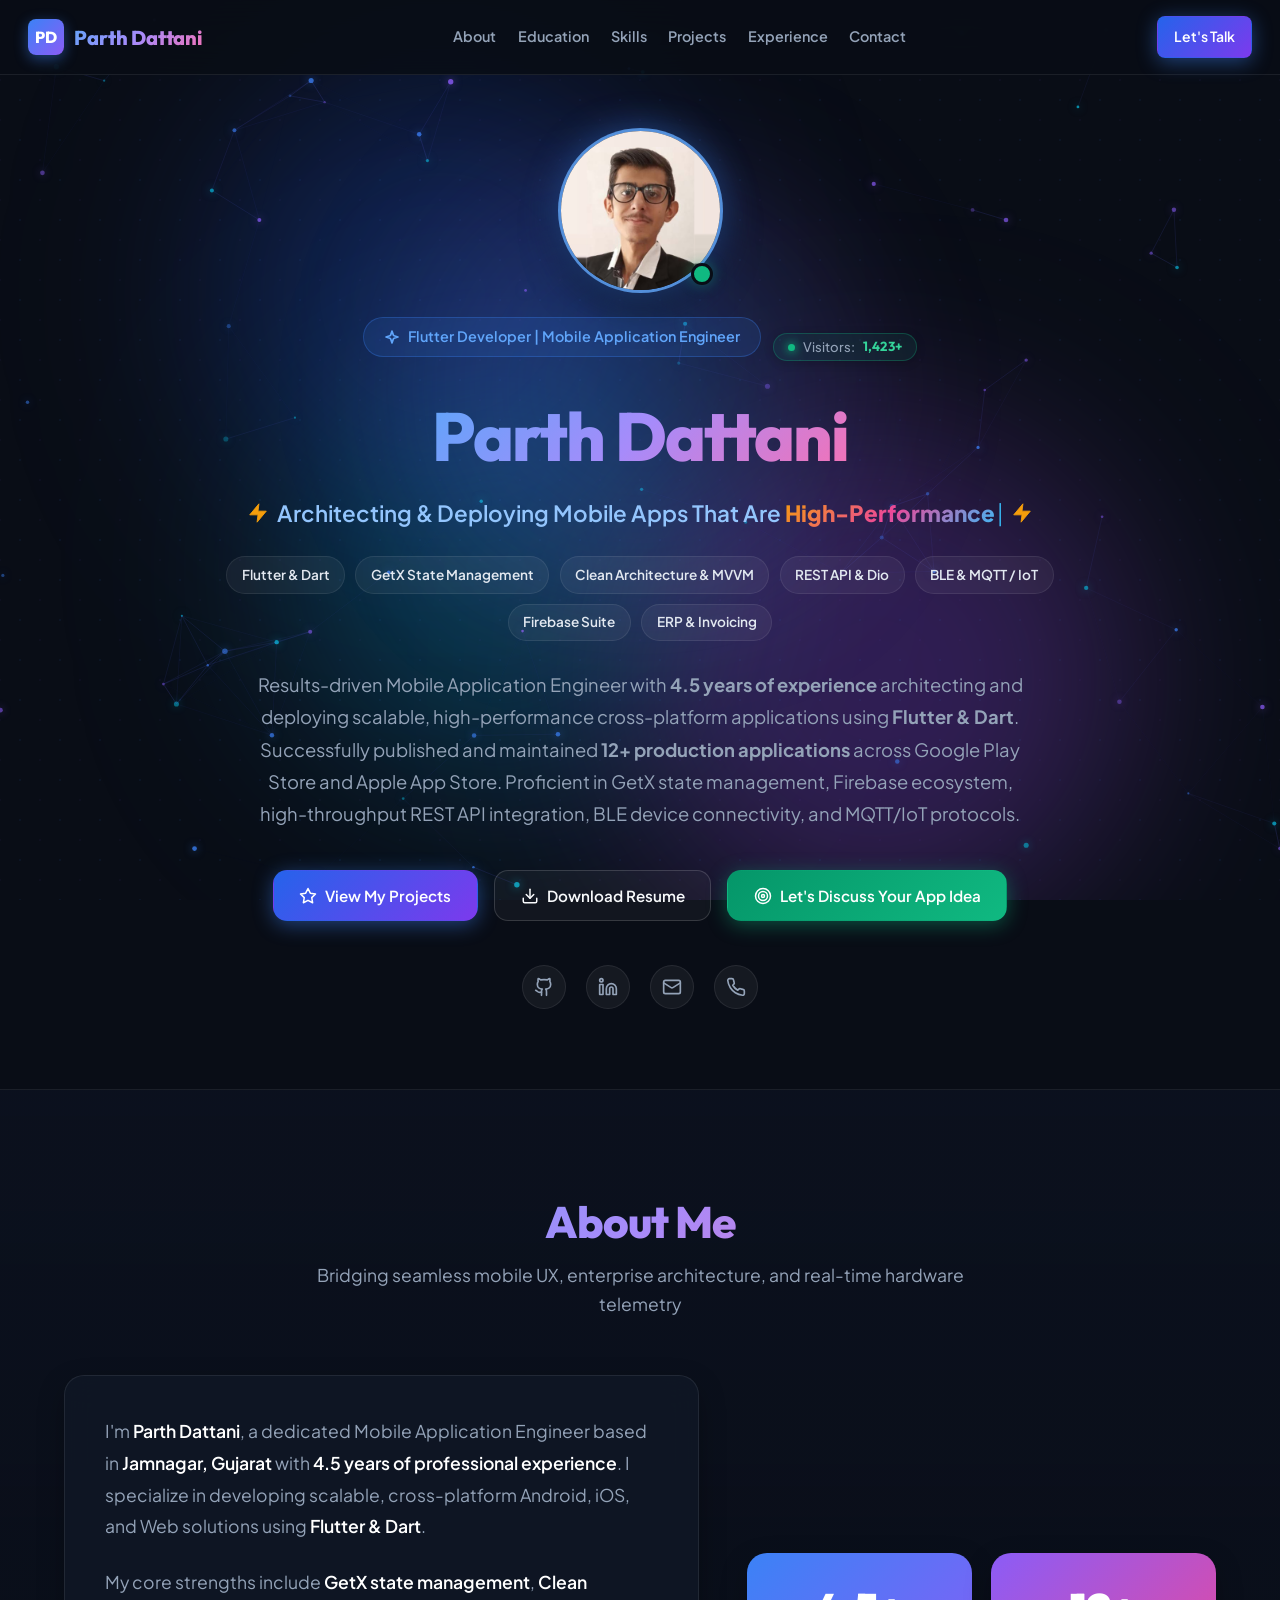
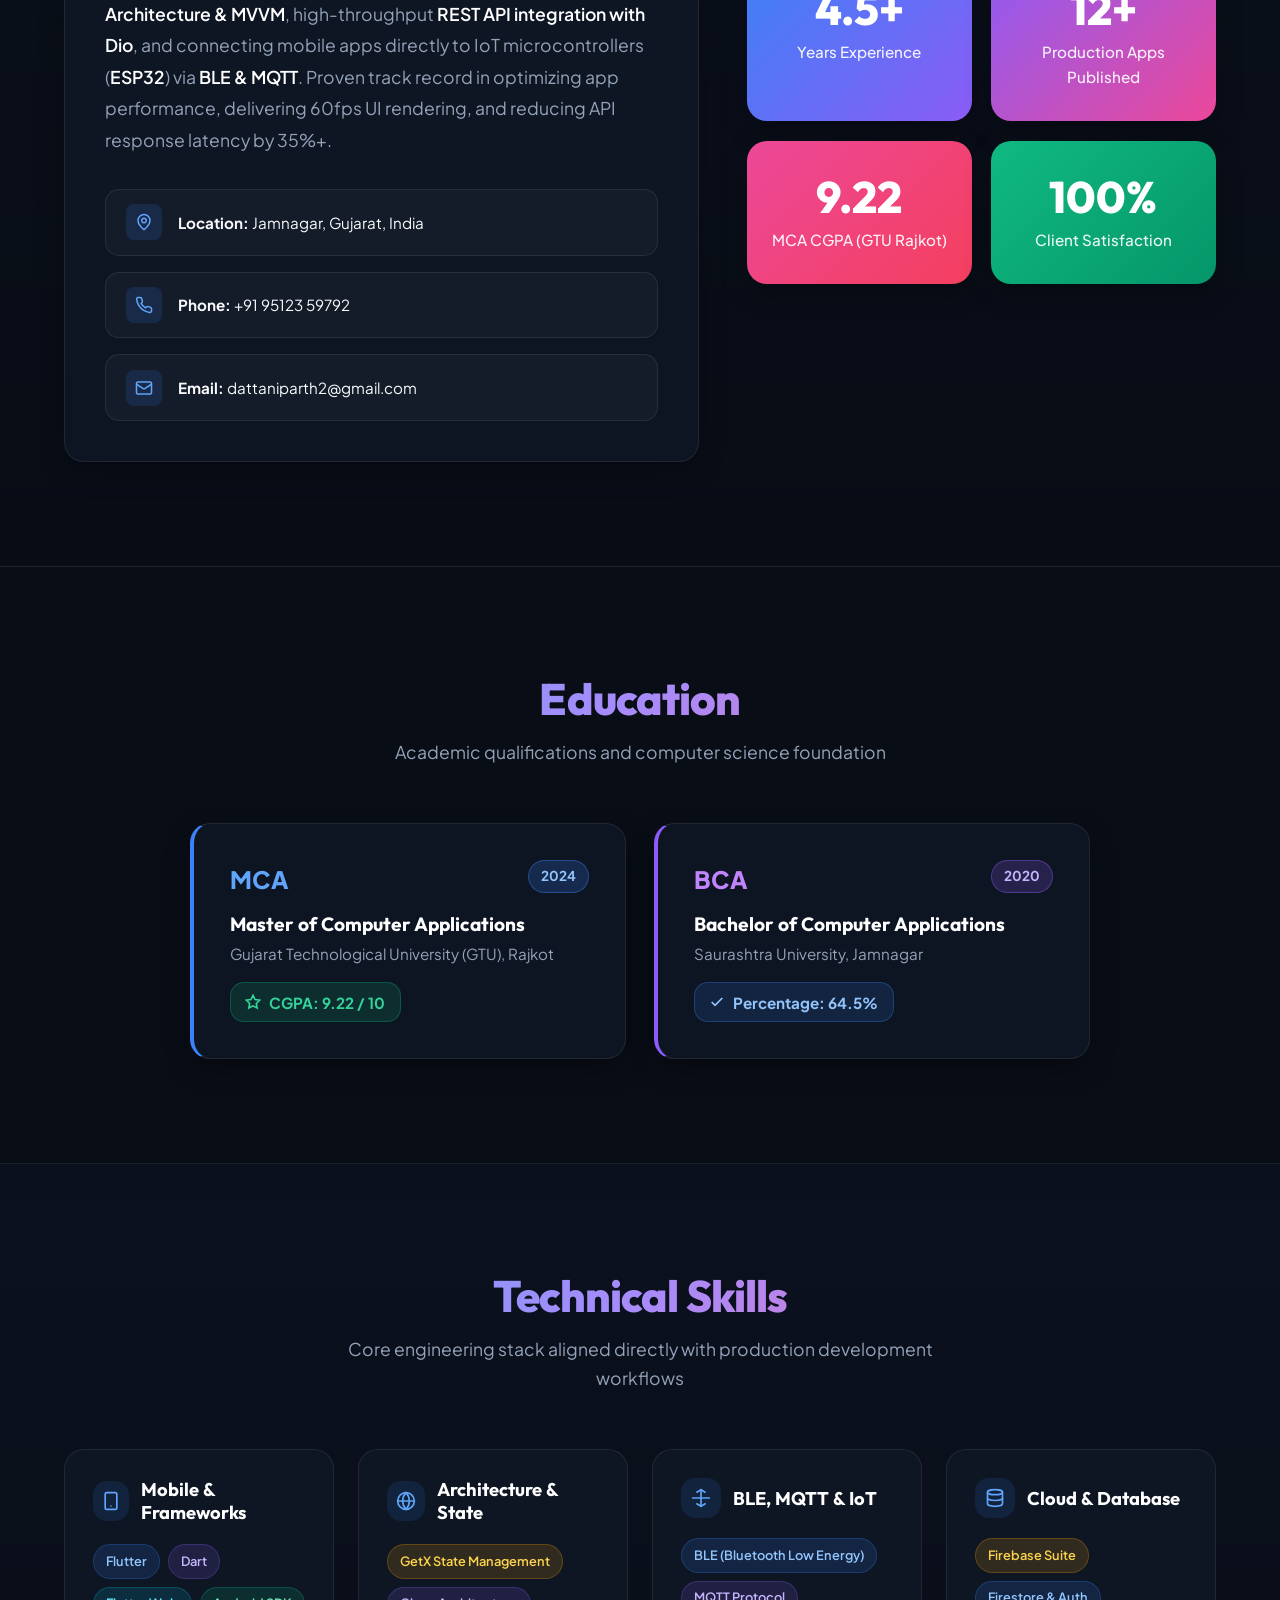
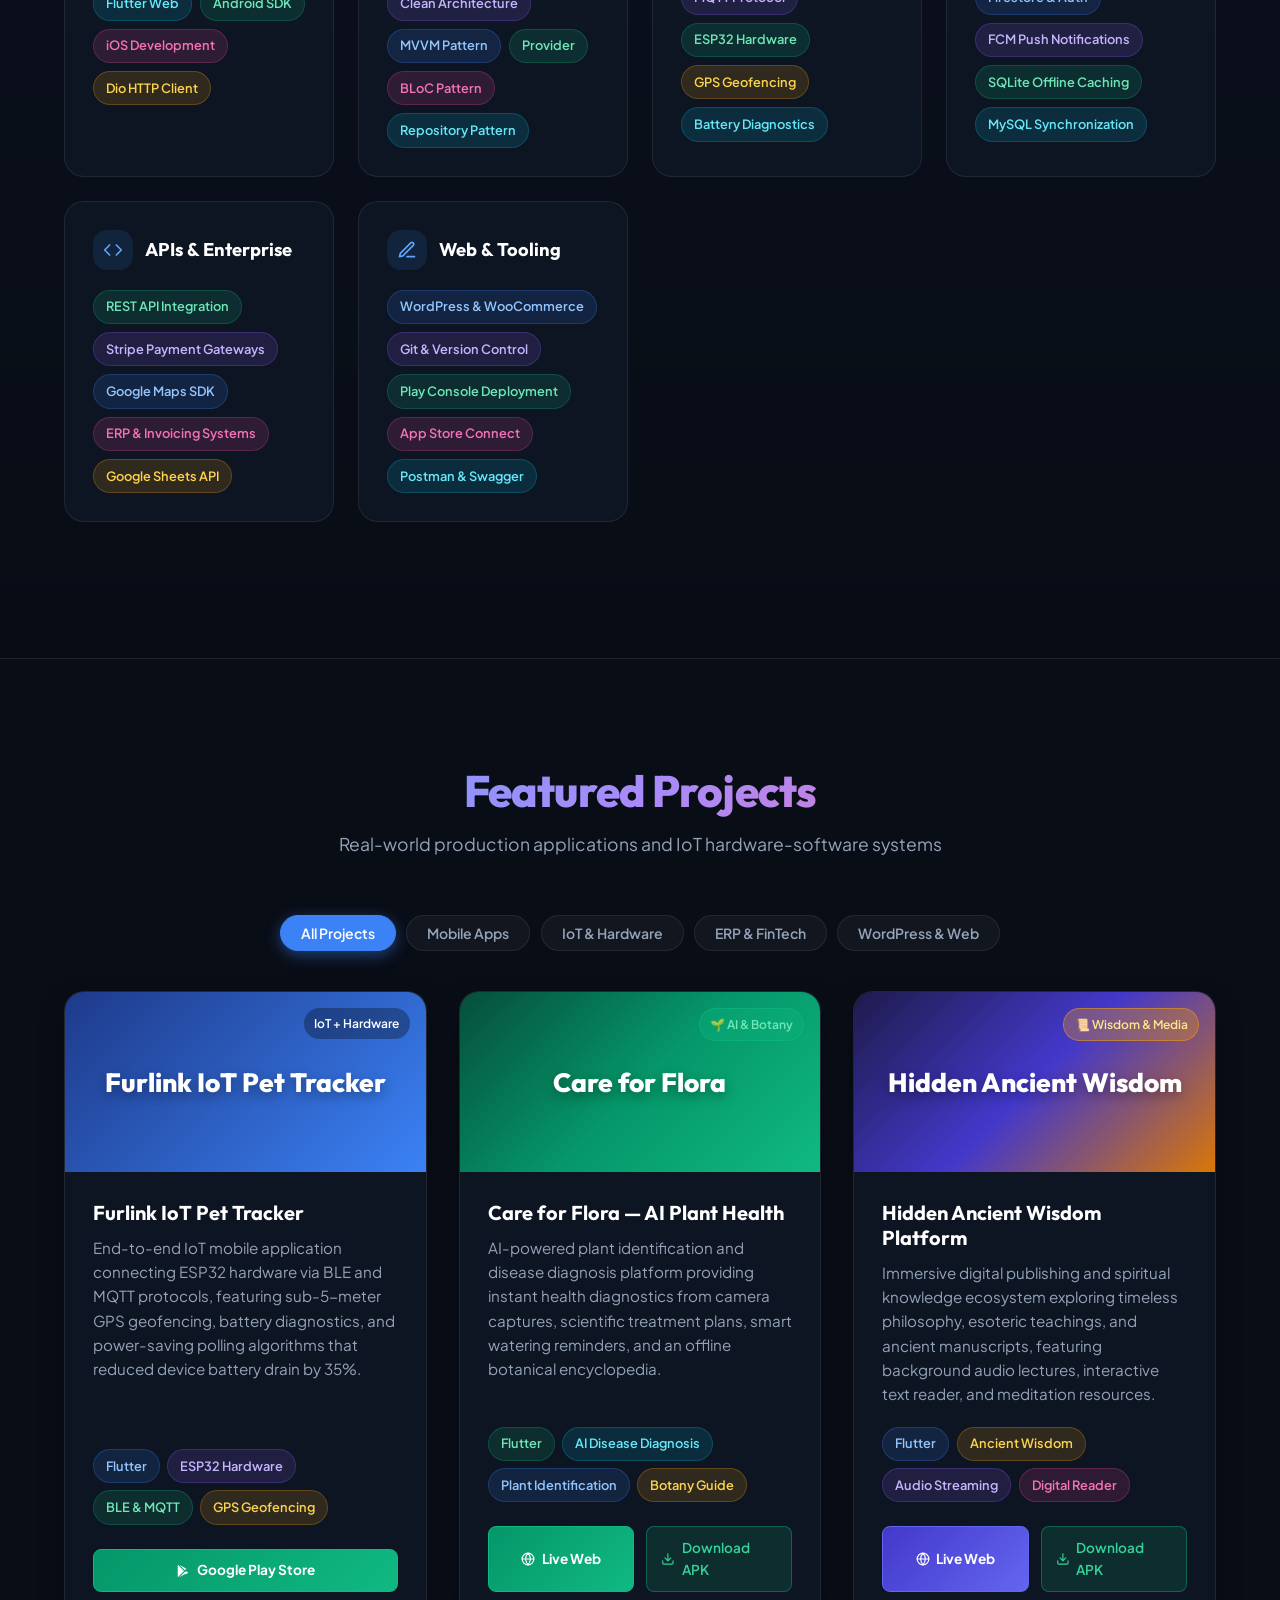
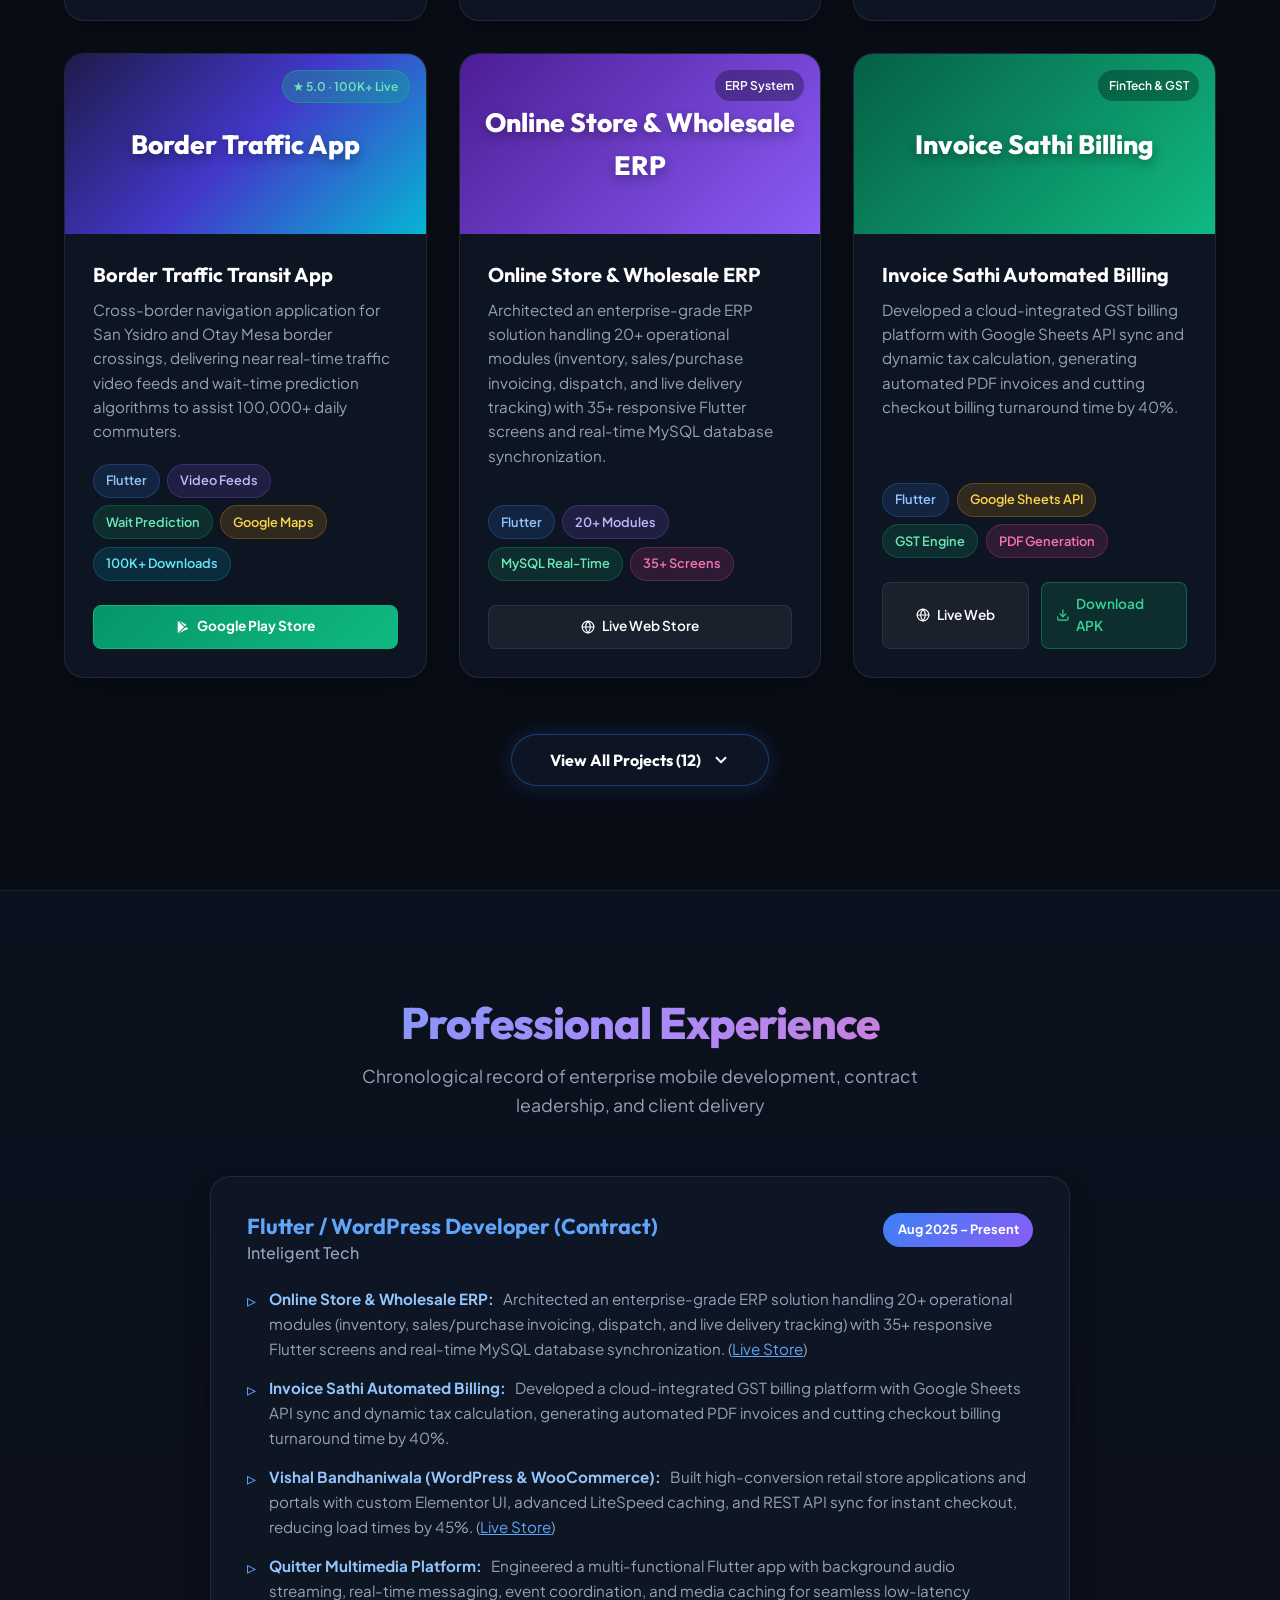
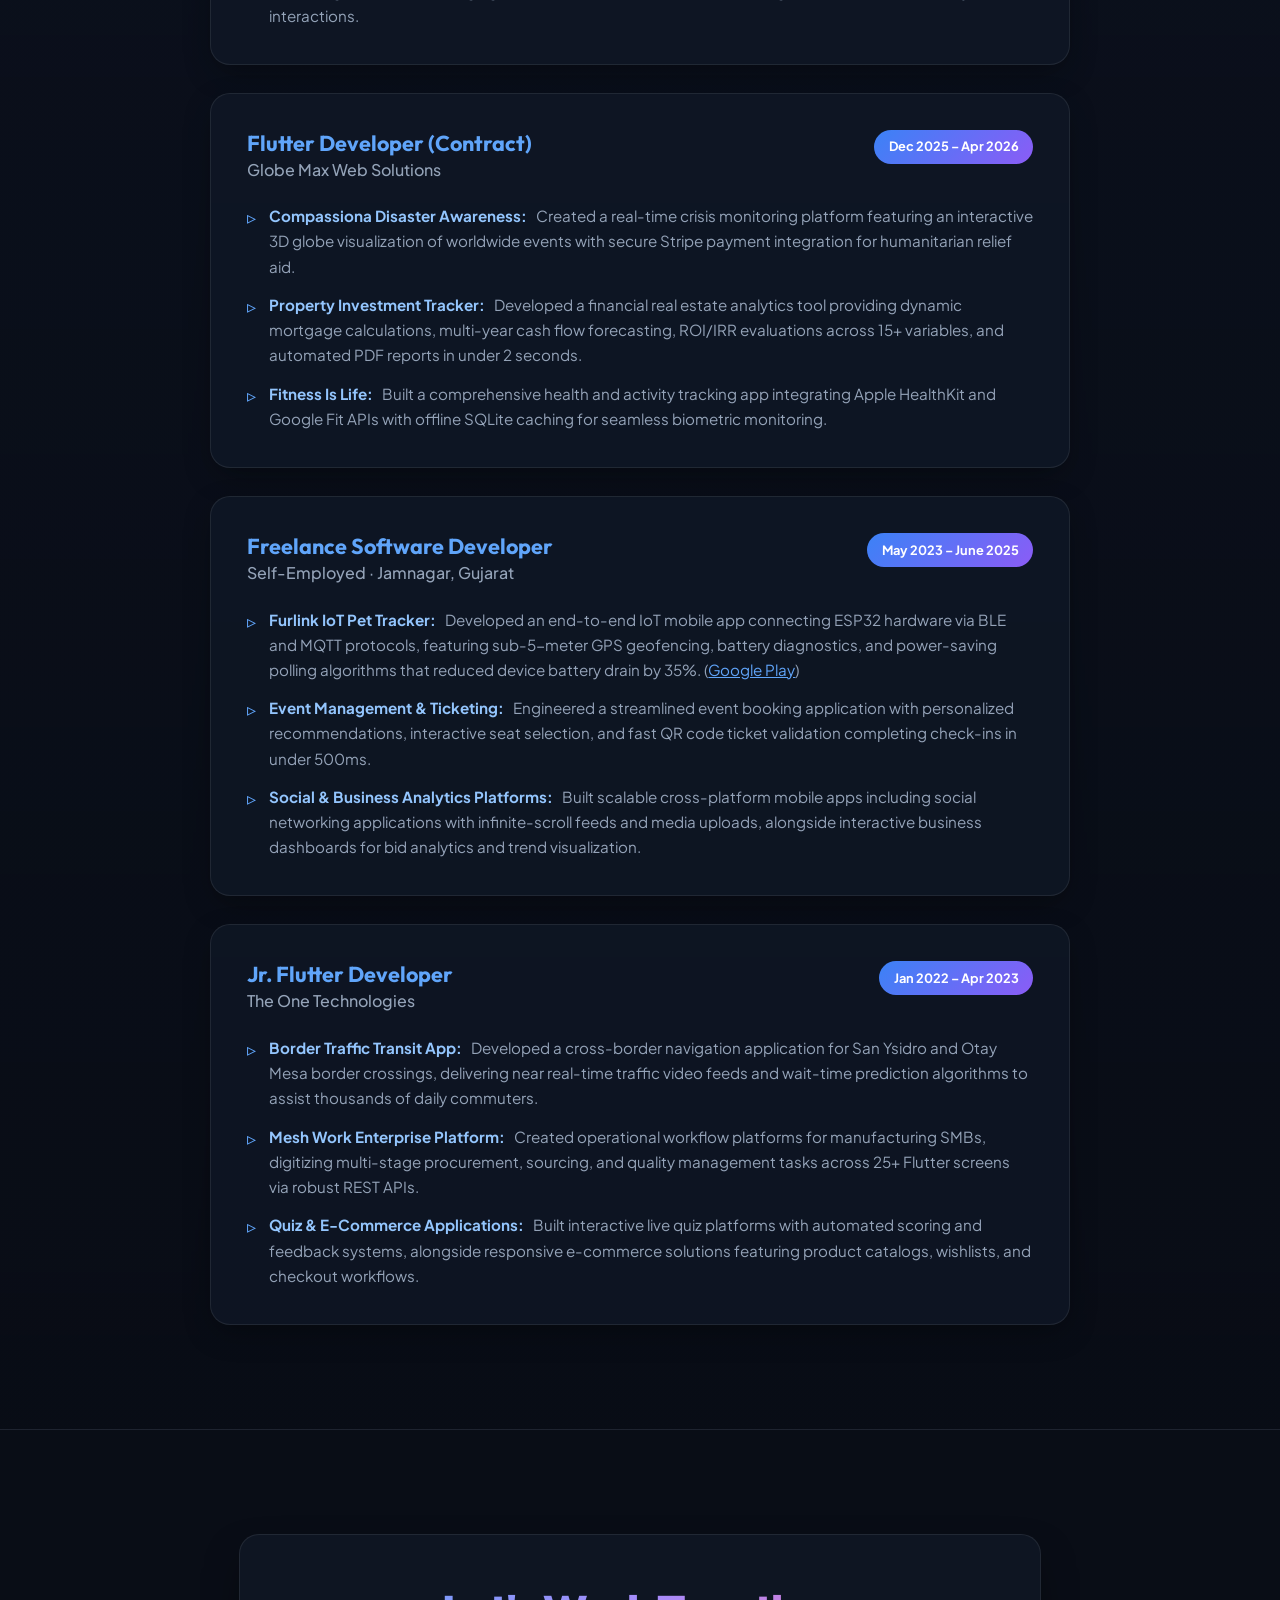
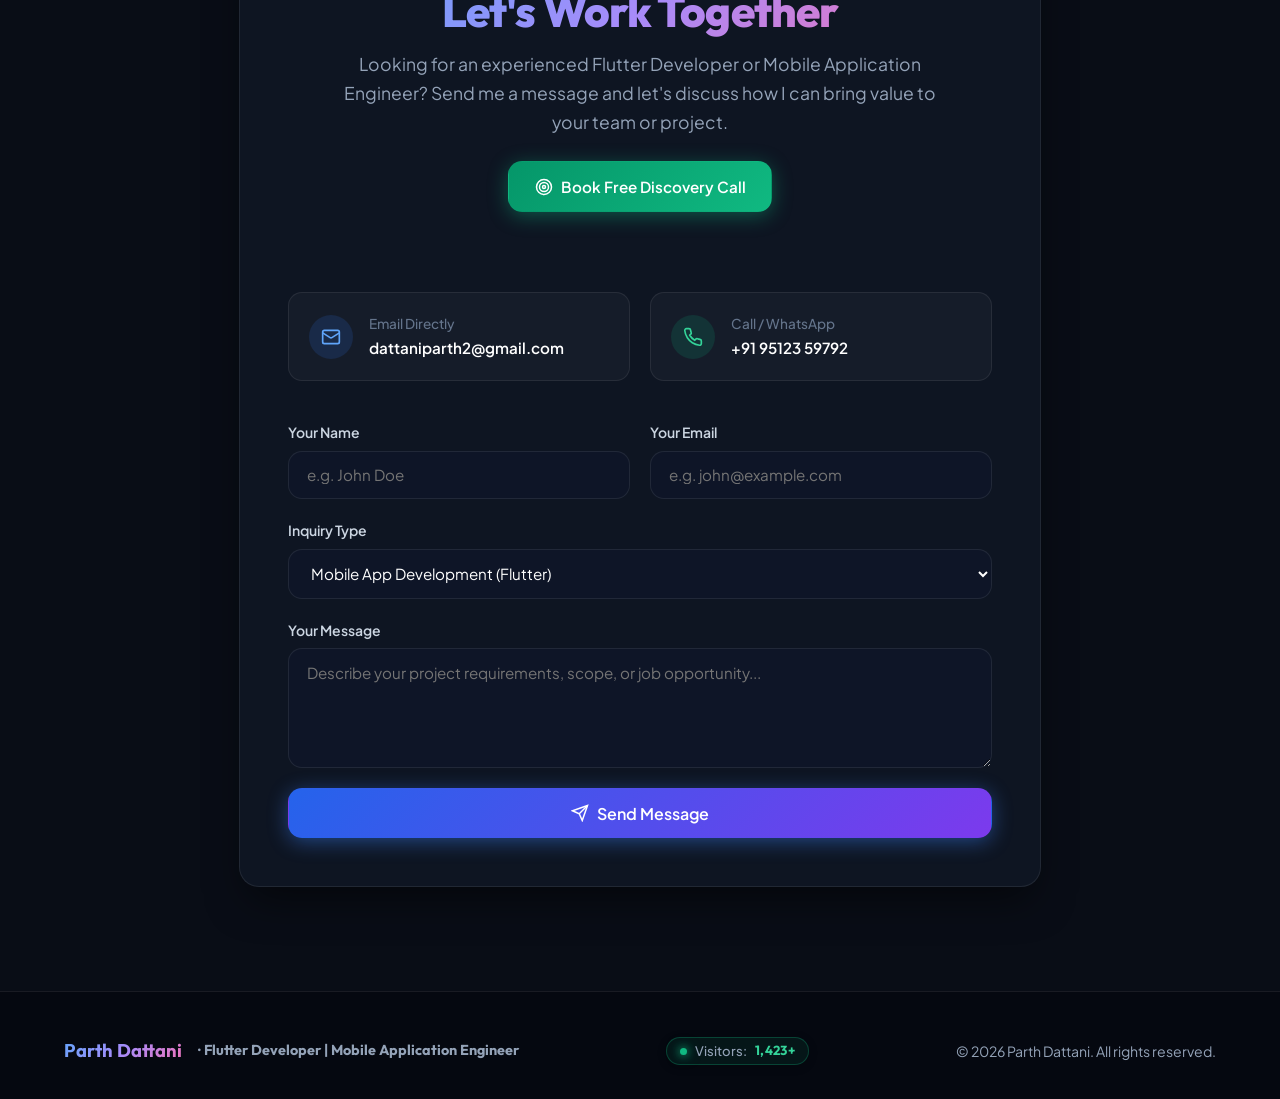
==== commit efdc87e5: "feat(seo): add comprehensive meta tags, Open Graph, Twitter cards, JSON-LD Schema (Person & FAQ), ro" ====
--- a/index.html
+++ b/index.html
@@ -3,16 +3,97 @@
 <head>
   <meta charset="UTF-8">
   <meta name="viewport" content="width=device-width, initial-scale=1.0">
-  <meta name="description" content="PixelPerfect Apps - Enterprise Mobile App Development, IoT Hardware Telemetry &amp; Cloud Software Company. We architect scalable 60fps Flutter apps, ESP32/BLE firmware, and custom ERP systems.">
-  <meta name="keywords" content="PixelPerfect Apps, Mobile App Development Company, Flutter Development Agency, IoT Solutions Company, BLE GATT, MQTT Protocol, ESP32 Firmware, Enterprise ERP, Web Development, Jamnagar, Gujarat, India">
-  <meta name="author" content="PixelPerfect Apps">
-  
-  <!-- Open Graph / Meta -->
-  <meta property="og:title" content="PixelPerfect Apps | Enterprise Mobile App &amp; IoT Development Studio">
-  <meta property="og:description" content="Engineering high-performance 60fps mobile applications, custom IoT hardware telemetry, and enterprise cloud solutions.">
-  <meta property="og:type" content="website">
-
-  <title>PixelPerfect Apps | Enterprise Mobile App &amp; IoT Development Company</title>
+  <title>Parth Dattani | Senior Flutter Developer &amp; Mobile Application Engineer | Jamnagar, India</title>
+
+  <!-- Primary Meta Tags -->
+  <meta name="title" content="Parth Dattani | Senior Flutter Developer &amp; Mobile Application Engineer">
+  <meta name="description" content="Senior Mobile Application Engineer with 4.5+ years experience building 12+ production cross-platform Flutter apps, ESP32 IoT telemetry, BLE GATT, MQTT protocols, and enterprise ERP systems. Based in Jamnagar, Gujarat, India.">
+  <meta name="keywords" content="Parth Dattani, Flutter Developer, Mobile Application Engineer, Senior Flutter Developer, Flutter Developer Jamnagar, Flutter Developer Gujarat, Dart, GetX State Management, Clean Architecture, BLoC, BLE GATT, MQTT IoT, ESP32 Microcontroller, Android SDK, iOS Swift, Gujarat Technological University, GTU MCA">
+  <meta name="author" content="Parth Dattani">
+  <meta name="robots" content="index, follow, max-image-preview:large, max-snippet:-1, max-video-preview:-1">
+  <meta name="theme-color" content="#090d16">
+
+  <!-- Canonical URL -->
+  <link rel="canonical" href="https://parth-dattani.github.io/portfolio/">
+
+  <!-- Favicon & Icons -->
+  <link rel="icon" type="image/jpeg" href="images/parth-dattani.jpg">
+  <link rel="apple-touch-icon" href="images/parth-dattani.jpg">
+
+  <!-- Open Graph / Facebook -->
+  <meta property="og:type" content="profile">
+  <meta property="og:locale" content="en_US">
+  <meta property="og:site_name" content="Parth Dattani Portfolio">
+  <meta property="og:url" content="https://parth-dattani.github.io/portfolio/">
+  <meta property="og:title" content="Parth Dattani | Senior Flutter Developer &amp; Mobile Application Engineer">
+  <meta property="og:description" content="4.5+ Years Experience · 12+ Published Apps · 60fps Flutter, BLE &amp; IoT Systems. Delivering enterprise mobile solutions worldwide.">
+  <meta property="og:image" content="https://parth-dattani.github.io/portfolio/images/parth-dattani.jpg">
+  <meta property="og:image:width" content="800">
+  <meta property="og:image:height" content="800">
+  <meta property="og:image:alt" content="Parth Dattani - Senior Flutter Developer &amp; Mobile Engineer">
+
+  <!-- Twitter / X Card -->
+  <meta name="twitter:card" content="summary_large_image">
+  <meta name="twitter:url" content="https://parth-dattani.github.io/portfolio/">
+  <meta name="twitter:title" content="Parth Dattani | Senior Flutter Developer &amp; Mobile Engineer">
+  <meta name="twitter:description" content="Architecting and deploying high-performance 60fps Flutter mobile apps, ESP32 firmware, and enterprise ERP systems.">
+  <meta name="twitter:image" content="https://parth-dattani.github.io/portfolio/images/parth-dattani.jpg">
+
+  <!-- Local & Geo Targeting Meta Tags -->
+  <meta name="geo.region" content="IN-GJ">
+  <meta name="geo.placename" content="Jamnagar">
+  <meta name="geo.position" content="22.4707;70.0577">
+  <meta name="ICBM" content="22.4707, 70.0577">
+
+  <!-- JSON-LD Structured Data (Schema.org Person Markup) -->
+  <script type="application/ld+json">
+  {
+    "@context": "https://schema.org",
+    "@type": "Person",
+    "name": "Parth Dattani",
+    "url": "https://parth-dattani.github.io/portfolio/",
+    "image": "https://parth-dattani.github.io/portfolio/images/parth-dattani.jpg",
+    "jobTitle": "Mobile Application Engineer & Senior Flutter Developer",
+    "description": "Mobile Application Engineer with 4.5+ years of experience architecting and deploying 12+ production cross-platform applications using Flutter & Dart.",
+    "telephone": "+919512359792",
+    "email": "dattaniparth2@gmail.com",
+    "worksFor": {
+      "@type": "Organization",
+      "name": "PixelPerfect Apps",
+      "url": "https://pixelperfectapps.netlify.app/"
+    },
+    "alumniOf": {
+      "@type": "EducationalOrganization",
+      "name": "Gujarat Technological University",
+      "alternateName": "GTU Rajkot"
+    },
+    "address": {
+      "@type": "PostalAddress",
+      "addressLocality": "Jamnagar",
+      "addressRegion": "Gujarat",
+      "addressCountry": "India"
+    },
+    "sameAs": [
+      "https://github.com/Parth-Dattani",
+      "https://www.linkedin.com/in/parth-dattani-1ab69a16a/",
+      "https://pixelperfectapps.netlify.app/"
+    ],
+    "knowsAbout": [
+      "Flutter Development",
+      "Dart",
+      "Mobile Application Engineering",
+      "Internet of Things (IoT)",
+      "ESP32 Microcontrollers",
+      "Bluetooth Low Energy (BLE GATT)",
+      "MQTT Cloud Brokers",
+      "GetX State Management",
+      "Clean Architecture & MVVM",
+      "Firebase Suite",
+      "REST API & Dio",
+      "Enterprise ERP Systems"
+    ]
+  }
+  </script>
 
   <!-- Google Fonts -->
   <link rel="preconnect" href="https://fonts.googleapis.com">
@@ -20,10 +101,10 @@
   <link href="https://fonts.googleapis.com/css2?family=Outfit:wght@400;500;600;700;800&family=Plus+Jakarta+Sans:wght@300;400;500;600;700;800&display=swap" rel="stylesheet">
   
   <!-- Main Stylesheet -->
-  <link rel="stylesheet" href="styles.css?v=3.6">
+  <link rel="stylesheet" href="styles.css?v=2.2">
 </head>
 <body>
-  <!-- Reading Scroll Progress Bar -->
+  <!-- Reading Progress Bar (Creativestuffstudio Style) -->
   <div id="readingProgressBar" class="reading-progress-bar"></div>
 
   <!-- Dynamic Background Effects -->
@@ -39,23 +120,21 @@
   <header class="header" id="header">
     <nav class="nav container">
       <a href="#hero" class="logo">
-        <img src="images/pixelperfect-logo.png" alt="PixelPerfect Apps Logo" class="logo-img" style="width: 36px; height: 36px; border-radius: 50%; box-shadow: 0 0 14px rgba(6, 182, 212, 0.5); object-fit: cover;">
-        <span><strong style="color: #ffffff;">PixelPerfect</strong> <span style="color: #22d3ee; font-weight: 800;">Apps</span></span>
+        <span class="logo-badge">PD</span>
+        <span class="text-gradient">Parth Dattani</span>
       </a>
 
       <ul class="nav-links" id="navLinks">
-        <li><a href="#services" class="nav-link">Services</a></li>
-        <li><a href="#industries" class="nav-link">Industries</a></li>
-        <li><a href="#projects" class="nav-link">Portfolio</a></li>
-        <li><a href="#process" class="nav-link">Process</a></li>
-        <li><a href="#models" class="nav-link">Pricing</a></li>
-        <li><a href="#why-us" class="nav-link">Why Us</a></li>
-        <li><a href="#faq" class="nav-link">FAQ</a></li>
+        <li><a href="#about" class="nav-link">About</a></li>
+        <li><a href="#education" class="nav-link">Education</a></li>
+        <li><a href="#skills" class="nav-link">Skills</a></li>
+        <li><a href="#projects" class="nav-link">Projects</a></li>
+        <li><a href="#experience" class="nav-link">Experience</a></li>
         <li><a href="#contact" class="nav-link">Contact</a></li>
       </ul>
 
       <div class="nav-actions">
-        <a href="#contact" class="btn btn-primary btn-sm">Get Quote</a>
+        <a href="#contact" class="btn btn-primary btn-sm">Let's Talk</a>
         <button class="nav-toggle" id="navToggle" aria-label="Toggle Navigation Menu">
           <span></span><span></span><span></span>
         </button>
@@ -64,438 +143,312 @@
   </header>
 
   <main>
-    <!-- Hero Section (2-Column Agency Layout) -->
+    <!-- Hero Section -->
     <section class="hero-section" id="hero">
       <div class="hero-glow-1"></div>
       
-      <div class="container">
-        <div class="hero-agency-grid">
-          
-          <!-- Left Column: Agency Pitch, Trust & CTAs -->
-          <div class="hero-agency-left">
-            <div class="hero-badge-pill anim-fade-down" style="border-color: rgba(6, 182, 212, 0.35); background: rgba(6, 182, 212, 0.12); color: #22d3ee;">
-              <svg xmlns="http://www.w3.org/2000/svg" width="16" height="16" viewBox="0 0 24 24" fill="none" stroke="currentColor" stroke-width="2.5"><polygon points="13 2 3 14 12 14 11 22 21 10 12 10 13 2"></polygon></svg>
-              Enterprise Mobile &amp; IoT Engineering Studio
-            </div>
-
-            <h1 class="hero-title text-gradient anim-fade-up">
-              Engineering High-Impact Mobile Apps &amp; Smart IoT Systems That Drive <br>
-              <span class="typing-wrapper"><span class="typing-word" data-words='["Growth", "Innovation", "Market Dominance", "Enterprise Scale", "Real-World Impact"]'>Growth</span><span class="typing-cursor">|</span></span>
-            </h1>
-
-            <p class="hero-agency-lead anim-fade-up" data-delay="100">
-              We partner with high-growth startups and visionary enterprises to design, build, and deploy mission-critical software. From 60fps Flutter applications and custom ESP32/BLE hardware telemetry to enterprise ERP cloud systems — delivered with guaranteed SLAs and zero technical debt.
-            </p>
-
-            <div class="hero-bullets-grid">
-              <div class="hero-bullet-item anim-zoom-in" data-delay="150">
-                <svg class="hero-bullet-icon" width="18" height="18" viewBox="0 0 24 24" fill="none" stroke="currentColor" stroke-width="2.5"><polyline points="20 6 9 17 4 12"></polyline></svg>
-                <span><strong class="counter-number" data-counter-end="12" data-counter-suffix="+">12+</strong> Production Apps Live</span>
-              </div>
-              <div class="hero-bullet-item anim-zoom-in" data-delay="200">
-                <svg class="hero-bullet-icon" width="18" height="18" viewBox="0 0 24 24" fill="none" stroke="currentColor" stroke-width="2.5"><polyline points="20 6 9 17 4 12"></polyline></svg>
-                <span><strong class="counter-number" data-counter-end="99.8" data-counter-decimals="1" data-counter-suffix="%">99.8%</strong> Crash-Free SLA Guarantee</span>
-              </div>
-              <div class="hero-bullet-item anim-zoom-in" data-delay="250">
-                <svg class="hero-bullet-icon" width="18" height="18" viewBox="0 0 24 24" fill="none" stroke="currentColor" stroke-width="2.5"><polyline points="20 6 9 17 4 12"></polyline></svg>
-                <span>Sub-5m GPS &amp; BLE Telemetry</span>
-              </div>
-              <div class="hero-bullet-item anim-zoom-in" data-delay="300">
-                <svg class="hero-bullet-icon" width="18" height="18" viewBox="0 0 24 24" fill="none" stroke="currentColor" stroke-width="2.5"><polyline points="20 6 9 17 4 12"></polyline></svg>
-                <span><strong class="counter-number" data-counter-end="100" data-counter-suffix="%">100%</strong> On-Time Milestone Delivery</span>
-              </div>
-            </div>
-
-            <div class="hero-buttons">
-              <a href="#contact" class="btn btn-primary">
-                <svg xmlns="http://www.w3.org/2000/svg" width="18" height="18" viewBox="0 0 24 24" fill="none" stroke="currentColor" stroke-width="2"><circle cx="12" cy="12" r="10"></circle><circle cx="12" cy="12" r="6"></circle><circle cx="12" cy="12" r="2"></circle></svg>
-                Request Free Proposal
-              </a>
-              <a href="#projects" class="btn btn-outline">
-                <svg xmlns="http://www.w3.org/2000/svg" width="18" height="18" viewBox="0 0 24 24" fill="none" stroke="currentColor" stroke-width="2"><polygon points="12 2 15.09 8.26 22 9.27 17 14.14 18.18 21.02 12 17.77 5.82 21.02 7 14.14 2 9.27 8.91 8.26 12 2"></polygon></svg>
-                Explore Case Studies
-              </a>
-              <a href="https://drive.google.com/file/d/1WzyoeDDawLvLskoEjIEJ572R3XtesWFU/view?usp=sharing" target="_blank" rel="noopener noreferrer" class="btn btn-outline" id="resumeBtn">
-                <svg xmlns="http://www.w3.org/2000/svg" width="18" height="18" viewBox="0 0 24 24" fill="none" stroke="currentColor" stroke-width="2"><path d="M21 15v4a2 2 0 0 1-2 2H5a2 2 0 0 1-2-2v-4"></path><polyline points="7 10 12 15 17 10"></polyline><line x1="12" x2="12" y1="15" y2="3"></line></svg>
-                Studio Deck / CV
-              </a>
-            </div>
-
-            <div class="hero-trust-bar">
-              <div class="hero-trust-rating">
-                <span>★★★★★</span>
-                <strong style="color: #ffffff;">4.9/5 Rating</strong>
-              </div>
-              <span>·</span>
-              <span>Directed by <strong>Parth Dattani (MCA GTU 9.22 CGPA)</strong></span>
-              <span>·</span>
-              <div class="visitor-counter-pill" title="Visitors Counter">
-                <span class="visitor-pulse-dot"></span>
-                <span class="visitor-label">Visitors:</span>
-                <strong class="visitor-number visitor-count-val" id="heroVisitorCount">1,422+</strong>
-              </div>
-            </div>
-          </div>
-
-          <!-- Right Column: Interactive Studio Tech Console -->
-          <div class="hero-agency-right anim-slide-right" data-delay="150">
-            <div class="agency-tech-console">
-              <div class="console-header">
-                <div class="console-dots">
-                  <span class="console-dot console-dot-red"></span>
-                  <span class="console-dot console-dot-yellow"></span>
-                  <span class="console-dot console-dot-green"></span>
-                </div>
-                <span class="console-title">pixelperfect-core-v3.4 [LIVE]</span>
-                <span class="console-status-badge">
-                  <span class="console-status-dot"></span>
-                  Node Active
-                </span>
-              </div>
-
-              <div class="console-body">
-                <!-- Live Telemetry Monitor -->
-                <div class="telemetry-grid">
-                  <div class="telemetry-box">
-                    <span class="telemetry-label" id="telemetryLabel1">Render Engine</span>
-                    <span class="telemetry-val cyan" id="telemetryFps">60.0 FPS</span>
-                  </div>
-                  <div class="telemetry-box">
-                    <span class="telemetry-label" id="telemetryLabel2">BLE / MQTT Latency</span>
-                    <span class="telemetry-val green" id="telemetryLatency">12ms</span>
-                  </div>
-                  <div class="telemetry-box">
-                    <span class="telemetry-label" id="telemetryLabel3">GPS Geofence</span>
-                    <span class="telemetry-val amber" id="telemetryGps">&lt; 3.8m Lock</span>
-                  </div>
-                  <div class="telemetry-box">
-                    <span class="telemetry-label" id="telemetryLabel4">Heap Memory</span>
-                    <span class="telemetry-val purple" id="telemetryRam">&lt; 39MB Peak</span>
-                  </div>
-                </div>
-
-                <!-- Interactive Switcher Tabs -->
-                <div class="console-tabs">
-                  <button class="console-tab-btn active" data-tab="tab-furlink">📱 Furlink IoT</button>
-                  <button class="console-tab-btn" data-tab="tab-erp">🏢 Wholesale ERP</button>
-                  <button class="console-tab-btn" data-tab="tab-gst">💳 GST Invoicing</button>
-                  <button class="console-tab-btn" data-tab="tab-ecom">🛒 E-Commerce</button>
-                </div>
-
-                <!-- Tab 1: Furlink IoT -->
-                <div class="console-tab-content" id="tab-furlink">
-                  <div class="console-tab-title">
-                    <span>🐾 Furlink IoT Smart Pet Tracker</span>
-                  </div>
-                  <p class="console-tab-desc">
-                    Real-time ESP32 hardware telemetry stream via BLE GATT &amp; MQTT protocols. Low-power polling algorithm reduced device battery consumption by 35%.
-                  </p>
-                  <div class="console-tab-stack">
-                    <span>Flutter 3.x</span>
-                    <span>ESP32 C/C++</span>
-                    <span>BLE GATT</span>
-                    <span>MQTT Broker</span>
-                    <span>Google Play Live</span>
-                  </div>
-                </div>
-
-                <!-- Tab 2: Wholesale ERP -->
-                <div class="console-tab-content" id="tab-erp" style="display: none;">
-                  <div class="console-tab-title">
-                    <span>🏢 Shree Momai Enterprise Wholesale ERP</span>
-                  </div>
-                  <p class="console-tab-desc">
-                    Enterprise ERP managing 20+ operational modules (sales/purchase, dispatch, inventory) with 35+ responsive Flutter screens and real-time MySQL synchronization.
-                  </p>
-                  <div class="console-tab-stack">
-                    <span>Flutter Web &amp; App</span>
-                    <span>MySQL Real-Time</span>
-                    <span>20+ Modules</span>
-                    <span>Driver GPS Track</span>
-                  </div>
-                </div>
-
-                <!-- Tab 3: GST Invoicing -->
-                <div class="console-tab-content" id="tab-gst" style="display: none;">
-                  <div class="console-tab-title">
-                    <span>💳 Invoice Sathi Cloud GST Billing</span>
-                  </div>
-                  <p class="console-tab-desc">
-                    Automated taxation engine with Google Sheets API synchronization and instant dynamic PDF invoice generation in &lt;1.8 seconds.
-                  </p>
-                  <div class="console-tab-stack">
-                    <span>Flutter Clean MVVM</span>
-                    <span>Google Sheets API</span>
-                    <span>PDF Engine</span>
-                    <span>40% Time Saved</span>
-                  </div>
-                </div>
-
-                <!-- Tab 4: E-Commerce -->
-                <div class="console-tab-content" id="tab-ecom" style="display: none;">
-                  <div class="console-tab-title">
-                    <span>👗 Vishal Bandhaniwala Luxury E-Commerce</span>
-                  </div>
-                  <p class="console-tab-desc">
-                    High-conversion ethnic fashion store with custom variations, automated WhatsApp order routing, and LiteSpeed caching.
-                  </p>
-                  <div class="console-tab-stack">
-                    <span>WordPress</span>
-                    <span>WooCommerce</span>
-                    <span>WhatsApp Engine</span>
-                    <span>Payment Gateway</span>
-                  </div>
-                </div>
-              </div>
-            </div>
-          </div>
-
+      <div class="container hero-content">
+        <!-- Avatar with Status Indicator -->
+        <div class="hero-avatar-wrapper anim-zoom-in">
+          <div class="hero-avatar">
+            <img src="images/parth-dattani.jpg" alt="Parth Dattani - Flutter Developer &amp; Mobile Application Engineer" class="hero-avatar-img">
+          </div>
+          <div class="status-indicator" title="Available for Contract &amp; Full-time Roles"></div>
+        </div>
+
+        <div class="hero-badges-group anim-fade-down" data-delay="100">
+          <div class="hero-badge-pill">
+            <svg xmlns="http://www.w3.org/2000/svg" width="16" height="16" viewBox="0 0 24 24" fill="none" stroke="currentColor" stroke-width="2.5" stroke-linecap="round" stroke-linejoin="round"><path d="m12 3-1.912 5.813a2 2 0 0 1-1.275 1.275L3 12l5.813 1.912a2 2 0 0 1 1.275 1.275L12 21l1.912-5.813a2 2 0 0 1 1.275-1.275L21 12l-5.813-1.912a2 2 0 0 1-1.275-1.275L12 3Z"/></svg>
+            Flutter Developer | Mobile Application Engineer
+          </div>
+          <div class="visitor-counter-pill" title="Visitors Counter">
+            <span class="visitor-pulse-dot"></span>
+            <span class="visitor-label">Visitors:</span>
+            <strong class="visitor-number visitor-count-val" id="heroVisitorCount">1,422+</strong>
+          </div>
+        </div>
+
+        <h1 class="hero-title text-gradient anim-fade-up">
+          Parth Dattani
+        </h1>
+
+        <!-- Creative Stuff Studio Inspired Animated Typing Headline -->
+        <div class="hero-tagline anim-fade-up" data-delay="150">
+          <svg xmlns="http://www.w3.org/2000/svg" width="22" height="22" viewBox="0 0 24 24" fill="#f59e0b" stroke="#f59e0b" stroke-width="1"><polygon points="13 2 3 14 12 14 11 22 21 10 12 10 13 2"></polygon></svg>
+          <span>Architecting &amp; Deploying Mobile Apps That Are <span class="typing-wrapper"><span class="typing-word" data-words='["Scalable", "High-Performance", "60 FPS Smooth", "Pixel-Perfect", "Production-Ready"]'>Scalable</span><span class="typing-cursor">|</span></span></span>
+          <svg xmlns="http://www.w3.org/2000/svg" width="22" height="22" viewBox="0 0 24 24" fill="#f59e0b" stroke="#f59e0b" stroke-width="1"><polygon points="13 2 3 14 12 14 11 22 21 10 12 10 13 2"></polygon></svg>
+        </div>
+
+        <div class="hero-skills-row">
+          <span class="skill-tag">Flutter &amp; Dart</span>
+          <span class="skill-tag">GetX State Management</span>
+          <span class="skill-tag">Clean Architecture &amp; MVVM</span>
+          <span class="skill-tag">REST API &amp; Dio</span>
+          <span class="skill-tag">BLE &amp; MQTT / IoT</span>
+          <span class="skill-tag">Firebase Suite</span>
+          <span class="skill-tag">ERP &amp; Invoicing</span>
+        </div>
+
+        <p class="hero-desc">
+          Results-driven Mobile Application Engineer with <strong>4.5 years of experience</strong> architecting and deploying scalable, high-performance cross-platform applications using <strong>Flutter &amp; Dart</strong>. Successfully published and maintained <strong>12+ production applications</strong> across Google Play Store and Apple App Store. Proficient in GetX state management, Firebase ecosystem, high-throughput REST API integration, BLE device connectivity, and MQTT/IoT protocols.
+        </p>
+
+        <div class="hero-buttons">
+          <a href="#projects" class="btn btn-primary">
+            <svg xmlns="http://www.w3.org/2000/svg" width="18" height="18" viewBox="0 0 24 24" fill="none" stroke="currentColor" stroke-width="2" stroke-linecap="round" stroke-linejoin="round"><polygon points="12 2 15.09 8.26 22 9.27 17 14.14 18.18 21.02 12 17.77 5.82 21.02 7 14.14 2 9.27 8.91 8.26 12 2"></polygon></svg>
+            View My Projects
+          </a>
+          <a href="https://drive.google.com/file/d/1WzyoeDDawLvLskoEjIEJ572R3XtesWFU/view?usp=sharing" target="_blank" rel="noopener noreferrer" class="btn btn-outline" id="resumeBtn">
+            <svg xmlns="http://www.w3.org/2000/svg" width="18" height="18" viewBox="0 0 24 24" fill="none" stroke="currentColor" stroke-width="2" stroke-linecap="round" stroke-linejoin="round"><path d="M21 15v4a2 2 0 0 1-2 2H5a2 2 0 0 1-2-2v-4"></path><polyline points="7 10 12 15 17 10"></polyline><line x1="12" x2="12" y1="15" y2="3"></line></svg>
+            Download Resume
+          </a>
+          <a href="#contact" class="btn btn-success" id="openDiscoveryBtn">
+            <svg xmlns="http://www.w3.org/2000/svg" width="18" height="18" viewBox="0 0 24 24" fill="none" stroke="currentColor" stroke-width="2" stroke-linecap="round" stroke-linejoin="round"><circle cx="12" cy="12" r="10"></circle><circle cx="12" cy="12" r="6"></circle><circle cx="12" cy="12" r="2"></circle></svg>
+            Let's Discuss Your App Idea
+          </a>
+        </div>
+
+        <div class="hero-socials">
+          <a href="https://github.com/Parth-Dattani" target="_blank" rel="noopener noreferrer" class="social-icon-btn" aria-label="GitHub">
+            <svg xmlns="http://www.w3.org/2000/svg" width="20" height="20" viewBox="0 0 24 24" fill="none" stroke="currentColor" stroke-width="2" stroke-linecap="round" stroke-linejoin="round"><path d="M15 22v-4a4.8 4.8 0 0 0-1-3.5c3 0 6-2 6-5.5.08-1.25-.27-2.48-1-3.5.28-1.15.28-2.35 0-3.5 0 0-1 0-3 1.5-2.64-.5-5.36-.5-8 0C6 2 5 2 5 2c-.3 1.15-.3 2.35 0 3.5A5.403 5.403 0 0 0 4 9c0 3.5 3 5.5 6 5.5-.39.49-.68 1.05-.85 1.65-.17.6-.22 1.23-.15 1.85v4"></path><path d="M9 18c-4.51 2-5-2-7-2"></path></svg>
+          </a>
+          <a href="https://www.linkedin.com/in/parth-dattani-1ab69a16a/" target="_blank" rel="noopener noreferrer" class="social-icon-btn" aria-label="LinkedIn">
+            <svg xmlns="http://www.w3.org/2000/svg" width="20" height="20" viewBox="0 0 24 24" fill="none" stroke="currentColor" stroke-width="2" stroke-linecap="round" stroke-linejoin="round"><path d="M16 8a6 6 0 0 1 6 6v7h-4v-7a2 2 0 0 0-2-2 2 2 0 0 0-2 2v7h-4v-7a6 6 0 0 1 6-6z"></path><rect width="4" height="12" x="2" y="9"></rect><circle cx="4" cy="4" r="2"></circle></svg>
+          </a>
+          <a href="mailto:dattaniparth2@gmail.com" class="social-icon-btn" aria-label="Email">
+            <svg xmlns="http://www.w3.org/2000/svg" width="20" height="20" viewBox="0 0 24 24" fill="none" stroke="currentColor" stroke-width="2" stroke-linecap="round" stroke-linejoin="round"><rect width="20" height="16" x="2" y="4" rx="2"></rect><path d="m22 7-8.97 5.7a1.94 1.94 0 0 1-2.06 0L2 7"></path></svg>
+          </a>
+          <a href="tel:+919512359792" class="social-icon-btn" aria-label="Phone">
+            <svg xmlns="http://www.w3.org/2000/svg" width="20" height="20" viewBox="0 0 24 24" fill="none" stroke="currentColor" stroke-width="2" stroke-linecap="round" stroke-linejoin="round"><path d="M22 16.92v3a2 2 0 0 1-2.18 2 19.79 19.79 0 0 1-8.63-3.07 19.5 19.5 0 0 1-6-6 19.79 19.79 0 0 1-3.07-8.67A2 2 0 0 1 4.11 2h3a2 2 0 0 1 2 1.72 12.84 12.84 0 0 0 .7 2.81 2 2 0 0 1-.45 2.11L8.09 9.91a16 16 0 0 0 6 6l1.27-1.27a2 2 0 0 1 2.11-.45 12.84 12.84 0 0 0 2.81.7A2 2 0 0 1 22 16.92z"></path></svg>
+          </a>
         </div>
       </div>
     </section>
 
-    <!-- Infinite Tech & Frameworks Marquee Slider -->
-    <section class="tech-marquee-section">
-      <div class="tech-marquee-wrapper">
-        <div class="tech-marquee-track">
-          <div class="marquee-badge"><span>💙 Flutter 3.x</span></div>
-          <div class="marquee-badge"><span>🎯 Dart</span></div>
-          <div class="marquee-badge"><span>🍏 iOS Native (Swift)</span></div>
-          <div class="marquee-badge"><span>🤖 Android SDK (Kotlin)</span></div>
-          <div class="marquee-badge"><span>⚡ ESP32 Microcontrollers</span></div>
-          <div class="marquee-badge"><span>📡 BLE GATT Profiles</span></div>
-          <div class="marquee-badge"><span>🛰️ MQTT Cloud Brokers</span></div>
-          <div class="marquee-badge"><span>🔥 Firebase Suite</span></div>
-          <div class="marquee-badge"><span>☁️ AWS Cloud</span></div>
-          <div class="marquee-badge"><span>🐬 MySQL &amp; PostgreSQL</span></div>
-          <div class="marquee-badge"><span>💾 SQLite Offline First</span></div>
-          <div class="marquee-badge"><span>💳 Stripe &amp; Gateways</span></div>
-          <div class="marquee-badge"><span>🛒 WordPress &amp; WooCommerce</span></div>
-          <div class="marquee-badge"><span>🎨 Figma Design Systems</span></div>
-          <div class="marquee-badge"><span>🔄 Git CI/CD Pipelines</span></div>
-          
-          <!-- Duplicate for Seamless Infinite Scrolling -->
-          <div class="marquee-badge"><span>💙 Flutter 3.x</span></div>
-          <div class="marquee-badge"><span>🎯 Dart</span></div>
-          <div class="marquee-badge"><span>🍏 iOS Native (Swift)</span></div>
-          <div class="marquee-badge"><span>🤖 Android SDK (Kotlin)</span></div>
-          <div class="marquee-badge"><span>⚡ ESP32 Microcontrollers</span></div>
-          <div class="marquee-badge"><span>📡 BLE GATT Profiles</span></div>
-          <div class="marquee-badge"><span>🛰️ MQTT Cloud Brokers</span></div>
-          <div class="marquee-badge"><span>🔥 Firebase Suite</span></div>
-          <div class="marquee-badge"><span>☁️ AWS Cloud</span></div>
-          <div class="marquee-badge"><span>🐬 MySQL &amp; PostgreSQL</span></div>
-          <div class="marquee-badge"><span>💾 SQLite Offline First</span></div>
-          <div class="marquee-badge"><span>💳 Stripe &amp; Gateways</span></div>
-          <div class="marquee-badge"><span>🛒 WordPress &amp; WooCommerce</span></div>
-          <div class="marquee-badge"><span>🎨 Figma Design Systems</span></div>
-          <div class="marquee-badge"><span>🔄 Git CI/CD Pipelines</span></div>
+    <!-- About Me Section -->
+    <section class="section section-alt" id="about">
+      <div class="container">
+        <div class="section-header anim-fade-up">
+          <h2 class="section-title text-gradient">About Me</h2>
+          <p class="section-subtitle">Bridging seamless mobile UX, enterprise architecture, and real-time hardware telemetry</p>
+        </div>
+
+        <div class="about-grid">
+          <div class="about-bio-card glass-panel">
+            <p class="about-text">
+              I'm <strong>Parth Dattani</strong>, a dedicated Mobile Application Engineer based in <strong>Jamnagar, Gujarat</strong> with <strong>4.5 years of professional experience</strong>. I specialize in developing scalable, cross-platform Android, iOS, and Web solutions using <strong>Flutter &amp; Dart</strong>.
+            </p>
+            <p class="about-text">
+              My core strengths include <strong>GetX state management</strong>, <strong>Clean Architecture &amp; MVVM</strong>, high-throughput <strong>REST API integration with Dio</strong>, and connecting mobile apps directly to IoT microcontrollers (<strong>ESP32</strong>) via <strong>BLE &amp; MQTT</strong>. Proven track record in optimizing app performance, delivering 60fps UI rendering, and reducing API response latency by 35%+.
+            </p>
+
+            <div class="about-info-list">
+              <div class="about-info-item">
+                <div class="about-info-icon">
+                  <svg xmlns="http://www.w3.org/2000/svg" width="18" height="18" viewBox="0 0 24 24" fill="none" stroke="currentColor" stroke-width="2" stroke-linecap="round" stroke-linejoin="round"><path d="M20 10c0 4.993-5.539 10.193-7.399 11.799a1 1 0 0 1-1.202 0C9.539 20.193 4 14.993 4 10a8 8 0 0 1 16 0"></path><circle cx="12" cy="10" r="3"></circle></svg>
+                </div>
+                <span><strong>Location:</strong> Jamnagar, Gujarat, India</span>
+              </div>
+              <div class="about-info-item">
+                <div class="about-info-icon">
+                  <svg xmlns="http://www.w3.org/2000/svg" width="18" height="18" viewBox="0 0 24 24" fill="none" stroke="currentColor" stroke-width="2" stroke-linecap="round" stroke-linejoin="round"><path d="M22 16.92v3a2 2 0 0 1-2.18 2 19.79 19.79 0 0 1-8.63-3.07 19.5 19.5 0 0 1-6-6 19.79 19.79 0 0 1-3.07-8.67A2 2 0 0 1 4.11 2h3a2 2 0 0 1 2 1.72 12.84 12.84 0 0 0 .7 2.81 2 2 0 0 1-.45 2.11L8.09 9.91a16 16 0 0 0 6 6l1.27-1.27a2 2 0 0 1 2.11-.45 12.84 12.84 0 0 0 2.81.7A2 2 0 0 1 22 16.92z"></path></svg>
+                </div>
+                <span><strong>Phone:</strong> +91 95123 59792</span>
+              </div>
+              <div class="about-info-item">
+                <div class="about-info-icon">
+                  <svg xmlns="http://www.w3.org/2000/svg" width="18" height="18" viewBox="0 0 24 24" fill="none" stroke="currentColor" stroke-width="2" stroke-linecap="round" stroke-linejoin="round"><rect width="20" height="16" x="2" y="4" rx="2"></rect><path d="m22 7-8.97 5.7a1.94 1.94 0 0 1-2.06 0L2 7"></path></svg>
+                </div>
+                <span><strong>Email:</strong> dattaniparth2@gmail.com</span>
+              </div>
+            </div>
+          </div>
+
+          <!-- 4 Gradient Stat Cards with Animated Counter Roll -->
+          <div class="stats-grid">
+            <div class="stat-card stat-card-1 anim-zoom-in" data-delay="100">
+              <div class="stat-number" data-counter-end="4.5" data-counter-decimals="1" data-counter-suffix="+">4.5+</div>
+              <div class="stat-label">Years Experience</div>
+            </div>
+            <div class="stat-card stat-card-2 anim-zoom-in" data-delay="200">
+              <div class="stat-number" data-counter-end="12" data-counter-decimals="0" data-counter-suffix="+">12+</div>
+              <div class="stat-label">Production Apps Published</div>
+            </div>
+            <div class="stat-card stat-card-3 anim-zoom-in" data-delay="300">
+              <div class="stat-number" data-counter-end="9.22" data-counter-decimals="2">9.22</div>
+              <div class="stat-label">MCA CGPA (GTU Rajkot)</div>
+            </div>
+            <div class="stat-card stat-card-4 anim-zoom-in" data-delay="400">
+              <div class="stat-number" data-counter-end="100" data-counter-decimals="0" data-counter-suffix="%">100%</div>
+              <div class="stat-label">Client Satisfaction</div>
+            </div>
+          </div>
         </div>
       </div>
     </section>
 
-    <!-- Company Trust Metrics Grid -->
-    <section class="section" style="padding: 3.5rem 0 3.5rem;">
+    <!-- Education Section -->
+    <section class="section" id="education">
       <div class="container">
-        <div class="stats-grid">
-          <div class="stat-card stat-card-1 anim-zoom-in" data-delay="100">
-            <div class="stat-number" data-counter-end="12" data-counter-decimals="0" data-counter-suffix="+">12+</div>
-            <div class="stat-label">Production Apps Published</div>
-          </div>
-          <div class="stat-card stat-card-2 anim-zoom-in" data-delay="200">
-            <div class="stat-number" data-counter-end="4.5" data-counter-decimals="1" data-counter-suffix="+">4.5+</div>
-            <div class="stat-label">Years Engineering Craftsmanship</div>
-          </div>
-          <div class="stat-card stat-card-3 anim-zoom-in" data-delay="300">
-            <div class="stat-number" data-counter-end="99.8" data-counter-decimals="1" data-counter-suffix="%">99.8%</div>
-            <div class="stat-label">Crash-Free Performance SLA</div>
-          </div>
-          <div class="stat-card stat-card-4 anim-zoom-in" data-delay="400">
-            <div class="stat-number" data-counter-end="100" data-counter-decimals="0" data-counter-suffix="%">100%</div>
-            <div class="stat-label">Code &amp; IP Ownership Transfer</div>
+        <div class="section-header anim-fade-up">
+          <h2 class="section-title text-gradient">Education</h2>
+          <p class="section-subtitle">Academic qualifications and computer science foundation</p>
+        </div>
+
+        <div style="display: grid; grid-template-columns: repeat(auto-fit, minmax(320px, 1fr)); gap: 1.75rem; max-width: 900px; margin: 0 auto;">
+          <!-- MCA -->
+          <div class="glass-panel" style="padding: 2.25rem; border-left: 4px solid var(--primary); position: relative;">
+            <div style="display: flex; justify-content: space-between; align-items: flex-start; margin-bottom: 0.75rem;">
+              <span style="font-size: 1.5rem; font-weight: 800; color: #60a5fa;">MCA</span>
+              <span style="background: rgba(59, 130, 246, 0.2); border: 1px solid rgba(59, 130, 246, 0.4); color: #93c5fd; padding: 0.25rem 0.75rem; border-radius: var(--radius-full); font-size: 0.85rem; font-weight: 700;">2024</span>
+            </div>
+            <h3 style="font-size: 1.2rem; font-weight: 700; color: #ffffff; margin-bottom: 0.35rem;">Master of Computer Applications</h3>
+            <p style="color: var(--text-muted); font-size: 0.95rem; margin-bottom: 1rem;">Gujarat Technological University (GTU), Rajkot</p>
+            <div style="display: inline-flex; align-items: center; gap: 0.5rem; background: rgba(16, 185, 129, 0.15); border: 1px solid rgba(16, 185, 129, 0.3); padding: 0.4rem 0.9rem; border-radius: var(--radius-md); color: #34d399; font-weight: 700; font-size: 0.95rem;">
+              <svg xmlns="http://www.w3.org/2000/svg" width="16" height="16" viewBox="0 0 24 24" fill="none" stroke="currentColor" stroke-width="2.5"><polygon points="12 2 15.09 8.26 22 9.27 17 14.14 18.18 21.02 12 17.77 5.82 21.02 7 14.14 2 9.27 8.91 8.26 12 2"></polygon></svg>
+              CGPA: 9.22 / 10
+            </div>
+          </div>
+
+          <!-- BCA -->
+          <div class="glass-panel" style="padding: 2.25rem; border-left: 4px solid var(--secondary); position: relative;">
+            <div style="display: flex; justify-content: space-between; align-items: flex-start; margin-bottom: 0.75rem;">
+              <span style="font-size: 1.5rem; font-weight: 800; color: #c084fc;">BCA</span>
+              <span style="background: rgba(139, 92, 246, 0.2); border: 1px solid rgba(139, 92, 246, 0.4); color: #c4b5fd; padding: 0.25rem 0.75rem; border-radius: var(--radius-full); font-size: 0.85rem; font-weight: 700;">2020</span>
+            </div>
+            <h3 style="font-size: 1.2rem; font-weight: 700; color: #ffffff; margin-bottom: 0.35rem;">Bachelor of Computer Applications</h3>
+            <p style="color: var(--text-muted); font-size: 0.95rem; margin-bottom: 1rem;">Saurashtra University, Jamnagar</p>
+            <div style="display: inline-flex; align-items: center; gap: 0.5rem; background: rgba(59, 130, 246, 0.15); border: 1px solid rgba(59, 130, 246, 0.3); padding: 0.4rem 0.9rem; border-radius: var(--radius-md); color: #93c5fd; font-weight: 700; font-size: 0.95rem;">
+              <svg xmlns="http://www.w3.org/2000/svg" width="16" height="16" viewBox="0 0 24 24" fill="none" stroke="currentColor" stroke-width="2.5"><polyline points="20 6 9 17 4 12"></polyline></svg>
+              Percentage: 64.5%
+            </div>
           </div>
         </div>
       </div>
     </section>
 
-    <!-- Comprehensive Agency Core Services -->
-    <section class="section section-alt" id="services">
+    <!-- Technical Skills Section -->
+    <section class="section section-alt" id="skills">
       <div class="container">
         <div class="section-header anim-fade-up">
-          <h2 class="section-title text-gradient">Our Core Engineering Services</h2>
-          <p class="section-subtitle">End-to-end digital product development tailored to scale your enterprise</p>
+          <h2 class="section-title text-gradient">Technical Skills</h2>
+          <p class="section-subtitle">Core engineering stack aligned directly with production development workflows</p>
         </div>
 
         <div class="skills-grid-main">
-          <!-- Service 1: Mobile App Engineering -->
+          <!-- Mobile & Languages -->
           <div class="skill-category-card">
             <div class="category-header">
-              <div class="category-icon-box" style="background: rgba(59, 130, 246, 0.2); color: #60a5fa;">
-                <svg xmlns="http://www.w3.org/2000/svg" width="22" height="22" viewBox="0 0 24 24" fill="none" stroke="currentColor" stroke-width="2"><rect width="14" height="20" x="5" y="2" rx="2" ry="2"></rect><path d="M12 18h.01"></path></svg>
-              </div>
-              <h3 class="category-title">Mobile App Engineering</h3>
-            </div>
-            <p style="color: var(--text-muted); font-size: 0.93rem; line-height: 1.6; margin-bottom: 1.25rem;">
-              Custom cross-platform iOS &amp; Android apps powered by Flutter &amp; Dart. Clean MVVM/BLoC architecture, 60fps GPU-accelerated animations, offline SQLite caching, and complete App Store / Google Play submission.
-            </p>
+              <div class="category-icon-box">
+                <svg xmlns="http://www.w3.org/2000/svg" width="20" height="20" viewBox="0 0 24 24" fill="none" stroke="currentColor" stroke-width="2" stroke-linecap="round" stroke-linejoin="round"><rect width="14" height="20" x="5" y="2" rx="2" ry="2"></rect><path d="M12 18h.01"></path></svg>
+              </div>
+              <h3 class="category-title">Mobile &amp; Frameworks</h3>
+            </div>
             <div class="skill-badges-wrap">
-              <span class="skill-badge badge-blue">Flutter &amp; Dart</span>
-              <span class="skill-badge badge-purple">GetX &amp; BLoC</span>
-              <span class="skill-badge badge-green">iOS &amp; Android</span>
-              <span class="skill-badge badge-pink">Offline First</span>
-              <span class="skill-badge badge-amber">Dio REST &amp; GraphQL</span>
-            </div>
-          </div>
-
-          <!-- Service 2: IoT & Firmware Engineering -->
+              <span class="skill-badge badge-blue">Flutter</span>
+              <span class="skill-badge badge-purple">Dart</span>
+              <span class="skill-badge badge-cyan">Flutter Web</span>
+              <span class="skill-badge badge-green">Android SDK</span>
+              <span class="skill-badge badge-pink">iOS Development</span>
+              <span class="skill-badge badge-amber">Dio HTTP Client</span>
+            </div>
+          </div>
+
+          <!-- Architecture & State -->
           <div class="skill-category-card">
             <div class="category-header">
-              <div class="category-icon-box" style="background: rgba(16, 185, 129, 0.2); color: #34d399;">
-                <svg xmlns="http://www.w3.org/2000/svg" width="22" height="22" viewBox="0 0 24 24" fill="none" stroke="currentColor" stroke-width="2"><path d="M12 2v20"></path><path d="m17 5-5-3-5 3"></path><path d="m17 19-5 3-5-3"></path><path d="M2 12h20"></path></svg>
-              </div>
-              <h3 class="category-title">IoT Hardware &amp; Telemetry</h3>
-            </div>
-            <p style="color: var(--text-muted); font-size: 0.93rem; line-height: 1.6; margin-bottom: 1.25rem;">
-              Bridging physical hardware to cloud mobile apps. Custom ESP32 firmware, BLE GATT communication profiles, MQTT message brokers, sub-5-meter GPS geofencing, and battery-saving polling algorithms.
-            </p>
+              <div class="category-icon-box">
+                <svg xmlns="http://www.w3.org/2000/svg" width="20" height="20" viewBox="0 0 24 24" fill="none" stroke="currentColor" stroke-width="2" stroke-linecap="round" stroke-linejoin="round"><circle cx="12" cy="12" r="10"></circle><path d="M12 2a14.5 14.5 0 0 0 0 20 14.5 14.5 0 0 0 0-20"></path><path d="M2 12h20"></path></svg>
+              </div>
+              <h3 class="category-title">Architecture &amp; State</h3>
+            </div>
             <div class="skill-badges-wrap">
-              <span class="skill-badge badge-green">BLE GATT</span>
-              <span class="skill-badge badge-purple">MQTT Brokers</span>
-              <span class="skill-badge badge-cyan">ESP32 Firmware</span>
-              <span class="skill-badge badge-amber">GPS Geofencing</span>
-              <span class="skill-badge badge-blue">Sensor Streams</span>
-            </div>
-          </div>
-
-          <!-- Service 3: Enterprise ERP & FinTech Systems -->
+              <span class="skill-badge badge-amber">GetX State Management</span>
+              <span class="skill-badge badge-purple">Clean Architecture</span>
+              <span class="skill-badge badge-blue">MVVM Pattern</span>
+              <span class="skill-badge badge-green">Provider</span>
+              <span class="skill-badge badge-pink">BLoC Pattern</span>
+              <span class="skill-badge badge-cyan">Repository Pattern</span>
+            </div>
+          </div>
+
+          <!-- IoT, Hardware & Protocols -->
           <div class="skill-category-card">
             <div class="category-header">
-              <div class="category-icon-box" style="background: rgba(245, 158, 11, 0.2); color: #fbbf24;">
-                <svg xmlns="http://www.w3.org/2000/svg" width="22" height="22" viewBox="0 0 24 24" fill="none" stroke="currentColor" stroke-width="2"><rect width="20" height="14" x="2" y="5" rx="2"></rect><line x1="2" x2="22" y1="10" y2="10"></line></svg>
-              </div>
-              <h3 class="category-title">Enterprise ERP &amp; Billing</h3>
-            </div>
-            <p style="color: var(--text-muted); font-size: 0.93rem; line-height: 1.6; margin-bottom: 1.25rem;">
-              Robust enterprise systems handling 20+ operational modules (sales/purchase invoicing, dispatch, inventory, live delivery driver tracking), real-time MySQL synchronization, dynamic GST engines, and automated PDF exports.
-            </p>
+              <div class="category-icon-box">
+                <svg xmlns="http://www.w3.org/2000/svg" width="20" height="20" viewBox="0 0 24 24" fill="none" stroke="currentColor" stroke-width="2" stroke-linecap="round" stroke-linejoin="round"><path d="M12 2v20"></path><path d="m17 5-5-3-5 3"></path><path d="m17 19-5 3-5-3"></path><path d="M2 12h20"></path></svg>
+              </div>
+              <h3 class="category-title">BLE, MQTT &amp; IoT</h3>
+            </div>
             <div class="skill-badges-wrap">
-              <span class="skill-badge badge-amber">Custom ERP</span>
-              <span class="skill-badge badge-blue">MySQL Real-Time</span>
-              <span class="skill-badge badge-green">GST Engine</span>
-              <span class="skill-badge badge-pink">PDF Generation</span>
-              <span class="skill-badge badge-purple">Cloud Dispatch</span>
-            </div>
-          </div>
-
-          <!-- Service 4: E-Commerce & Web Solutions -->
+              <span class="skill-badge badge-blue">BLE (Bluetooth Low Energy)</span>
+              <span class="skill-badge badge-purple">MQTT Protocol</span>
+              <span class="skill-badge badge-green">ESP32 Hardware</span>
+              <span class="skill-badge badge-amber">GPS Geofencing</span>
+              <span class="skill-badge badge-cyan">Battery Diagnostics</span>
+            </div>
+          </div>
+
+          <!-- Cloud & Databases -->
           <div class="skill-category-card">
             <div class="category-header">
-              <div class="category-icon-box" style="background: rgba(236, 72, 153, 0.2); color: #f472b6;">
-                <svg xmlns="http://www.w3.org/2000/svg" width="22" height="22" viewBox="0 0 24 24" fill="none" stroke="currentColor" stroke-width="2"><circle cx="9" cy="21" r="1"></circle><circle cx="20" cy="21" r="1"></circle><path d="M1 1h4l2.68 13.39a2 2 0 0 0 2 1.61h9.72a2 2 0 0 0 2-1.61L23 6H6"></path></svg>
-              </div>
-              <h3 class="category-title">E-Commerce &amp; Web Portals</h3>
-            </div>
-            <p style="color: var(--text-muted); font-size: 0.93rem; line-height: 1.6; margin-bottom: 1.25rem;">
-              High-conversion online retail stores and portals built with WordPress, WooCommerce, custom Elementor Pro designs, payment gateway integrations, automated WhatsApp ordering, and LiteSpeed caching.
-            </p>
+              <div class="category-icon-box">
+                <svg xmlns="http://www.w3.org/2000/svg" width="20" height="20" viewBox="0 0 24 24" fill="none" stroke="currentColor" stroke-width="2" stroke-linecap="round" stroke-linejoin="round"><ellipse cx="12" cy="5" rx="9" ry="3"></ellipse><path d="M3 5V19A9 3 0 0 0 21 19V5"></path><path d="M3 12A9 3 0 0 0 21 12"></path></svg>
+              </div>
+              <h3 class="category-title">Cloud &amp; Database</h3>
+            </div>
             <div class="skill-badges-wrap">
-              <span class="skill-badge badge-green">WordPress</span>
-              <span class="skill-badge badge-blue">WooCommerce</span>
-              <span class="skill-badge badge-purple">Stripe &amp; Gateways</span>
-              <span class="skill-badge badge-amber">LiteSpeed Cache</span>
-              <span class="skill-badge badge-pink">WhatsApp Order</span>
-            </div>
-          </div>
-
-          <!-- Service 5: UI / UX & Figma Prototyping -->
+              <span class="skill-badge badge-amber">Firebase Suite</span>
+              <span class="skill-badge badge-blue">Firestore &amp; Auth</span>
+              <span class="skill-badge badge-purple">FCM Push Notifications</span>
+              <span class="skill-badge badge-green">SQLite Offline Caching</span>
+              <span class="skill-badge badge-cyan">MySQL Synchronization</span>
+            </div>
+          </div>
+
+          <!-- Enterprise & APIs -->
           <div class="skill-category-card">
             <div class="category-header">
-              <div class="category-icon-box" style="background: rgba(168, 85, 247, 0.2); color: #c084fc;">
-                <svg xmlns="http://www.w3.org/2000/svg" width="22" height="22" viewBox="0 0 24 24" fill="none" stroke="currentColor" stroke-width="2"><path d="M12 19l7-7 3 3-7 7-3-3z"></path><path d="M18 13l-1.5-7.5L2 2l3.5 14.5L13 18l5-5z"></path><path d="M2 2l7.586 7.586"></path><circle cx="11" cy="11" r="2"></circle></svg>
-              </div>
-              <h3 class="category-title">UI / UX &amp; Prototyping</h3>
-            </div>
-            <p style="color: var(--text-muted); font-size: 0.93rem; line-height: 1.6; margin-bottom: 1.25rem;">
-              Human-centric visual interfaces, design tokens, interactive clickable Figma prototypes, and responsive layouts designed for high user conversion and seamless onboarding.
-            </p>
+              <div class="category-icon-box">
+                <svg xmlns="http://www.w3.org/2000/svg" width="20" height="20" viewBox="0 0 24 24" fill="none" stroke="currentColor" stroke-width="2" stroke-linecap="round" stroke-linejoin="round"><polyline points="16 18 22 12 16 6"></polyline><polyline points="8 6 2 12 8 18"></polyline></svg>
+              </div>
+              <h3 class="category-title">APIs &amp; Enterprise</h3>
+            </div>
             <div class="skill-badges-wrap">
-              <span class="skill-badge badge-purple">Figma Systems</span>
-              <span class="skill-badge badge-blue">Clickable Prototypes</span>
-              <span class="skill-badge badge-pink">Micro-Animations</span>
-              <span class="skill-badge badge-cyan">Design Tokens</span>
-            </div>
-          </div>
-
-          <!-- Service 6: Maintenance & 24/7 SLA -->
+              <span class="skill-badge badge-green">REST API Integration</span>
+              <span class="skill-badge badge-purple">Stripe Payment Gateways</span>
+              <span class="skill-badge badge-blue">Google Maps SDK</span>
+              <span class="skill-badge badge-pink">ERP &amp; Invoicing Systems</span>
+              <span class="skill-badge badge-amber">Google Sheets API</span>
+            </div>
+          </div>
+
+          <!-- Web & Tools -->
           <div class="skill-category-card">
             <div class="category-header">
-              <div class="category-icon-box" style="background: rgba(6, 182, 212, 0.2); color: #22d3ee;">
-                <svg xmlns="http://www.w3.org/2000/svg" width="22" height="22" viewBox="0 0 24 24" fill="none" stroke="currentColor" stroke-width="2"><path d="M14.7 6.3a1 1 0 0 0 0 1.4l1.6 1.6a1 1 0 0 0 1.4 0l3.77-3.77a6 6 0 0 1-7.94 7.94l-6.91 6.91a2.12 2.12 0 0 1-3-3l6.91-6.91a6 6 0 0 1 7.94-7.94l-3.76 3.76z"></path></svg>
-              </div>
-              <h3 class="category-title">App Modernization &amp; SLA</h3>
-            </div>
-            <p style="color: var(--text-muted); font-size: 0.93rem; line-height: 1.6; margin-bottom: 1.25rem;">
-              Post-launch support, OS version compatibility updates, performance profiling, Crashlytics diagnostics, security patch deployment, and guaranteed response SLAs.
-            </p>
+              <div class="category-icon-box">
+                <svg xmlns="http://www.w3.org/2000/svg" width="20" height="20" viewBox="0 0 24 24" fill="none" stroke="currentColor" stroke-width="2" stroke-linecap="round" stroke-linejoin="round"><path d="M12 20h9"></path><path d="M16.5 3.5a2.12 2.12 0 0 1 3 3L7 19l-4 1 1-4Z"></path></svg>
+              </div>
+              <h3 class="category-title">Web &amp; Tooling</h3>
+            </div>
             <div class="skill-badges-wrap">
-              <span class="skill-badge badge-cyan">Store Compliance</span>
-              <span class="skill-badge badge-green">Crashlytics</span>
-              <span class="skill-badge badge-amber">Performance Audit</span>
-              <span class="skill-badge badge-blue">24/7 SLA Support</span>
+              <span class="skill-badge badge-blue">WordPress &amp; WooCommerce</span>
+              <span class="skill-badge badge-purple">Git &amp; Version Control</span>
+              <span class="skill-badge badge-green">Play Console Deployment</span>
+              <span class="skill-badge badge-pink">App Store Connect</span>
+              <span class="skill-badge badge-cyan">Postman &amp; Swagger</span>
             </div>
           </div>
         </div>
       </div>
     </section>
 
-    <!-- Industry Solutions Section -->
-    <section class="section" id="industries">
+    <!-- Featured Projects Section -->
+    <section class="section" id="projects">
       <div class="container">
         <div class="section-header anim-fade-up">
-          <h2 class="section-title text-gradient">Industries We Empower</h2>
-          <p class="section-subtitle">Delivering adaptable digital solutions tailored to unique domain challenges</p>
-        </div>
-
-        <div class="industries-grid">
-          <div class="glass-panel" style="padding: 1.75rem; border-left: 4px solid #3b82f6;">
-            <h4 style="font-size: 1.15rem; color: #ffffff; font-weight: 700; margin-bottom: 0.5rem;">🐾 Smart Pet Care &amp; IoT</h4>
-            <p style="color: var(--text-muted); font-size: 0.9rem; line-height: 1.55;">Hardware GPS geofencing, BLE telemetry, battery optimization algorithms, and pet activity trackers.</p>
-          </div>
-
-          <div class="glass-panel" style="padding: 1.75rem; border-left: 4px solid #10b981;">
-            <h4 style="font-size: 1.15rem; color: #ffffff; font-weight: 700; margin-bottom: 0.5rem;">🏢 Wholesale &amp; Manufacturing</h4>
-            <p style="color: var(--text-muted); font-size: 0.9rem; line-height: 1.55;">Multi-module ERPs, inventory sync, dispatch operations, and real-time live driver delivery tracking.</p>
-          </div>
-
-          <div class="glass-panel" style="padding: 1.75rem; border-left: 4px solid #f59e0b;">
-            <h4 style="font-size: 1.15rem; color: #ffffff; font-weight: 700; margin-bottom: 0.5rem;">👗 Retail &amp; Fashion E-Commerce</h4>
-            <p style="color: var(--text-muted); font-size: 0.9rem; line-height: 1.55;">High-conversion Bandhani saree stores, custom product variations, automated checkout, and WhatsApp order flow.</p>
-          </div>
-
-          <div class="glass-panel" style="padding: 1.75rem; border-left: 4px solid #ec4899;">
-            <h4 style="font-size: 1.15rem; color: #ffffff; font-weight: 700; margin-bottom: 0.5rem;">💳 FinTech &amp; Invoicing</h4>
-            <p style="color: var(--text-muted); font-size: 0.9rem; line-height: 1.55;">Automated GST invoicing engines, multi-year cash flow forecasting, mortgage calculators, and instant PDF generation.</p>
-          </div>
-
-          <div class="glass-panel" style="padding: 1.75rem; border-left: 4px solid #8b5cf6;">
-            <h4 style="font-size: 1.15rem; color: #ffffff; font-weight: 700; margin-bottom: 0.5rem;">🏥 Health &amp; Biometrics</h4>
-            <p style="color: var(--text-muted); font-size: 0.9rem; line-height: 1.55;">Apple HealthKit &amp; Google Fit synchronization, offline biometric caching, and wellness activity tracking.</p>
-          </div>
-
-          <div class="glass-panel" style="padding: 1.75rem; border-left: 4px solid #06b6d4;">
-            <h4 style="font-size: 1.15rem; color: #ffffff; font-weight: 700; margin-bottom: 0.5rem;">🌍 Crisis Response &amp; Relief</h4>
-            <p style="color: var(--text-muted); font-size: 0.9rem; line-height: 1.55;">3D interactive worldwide globe crisis monitoring with secure Stripe payment processing for humanitarian aid.</p>
-          </div>
-        </div>
-      </div>
-    </section>
-
-    <!-- Client Production Case Studies (All 7 Client Projects with Direct Links) -->
-    <section class="section section-alt" id="projects">
-      <div class="container">
-        <div class="section-header anim-fade-up">
-          <h2 class="section-title text-gradient">Featured Client Case Studies</h2>
-          <p class="section-subtitle">Real production mobile applications, connected IoT platforms, and enterprise solutions</p>
+          <h2 class="section-title text-gradient">Featured Projects</h2>
+          <p class="section-subtitle">Real-world production applications and IoT hardware-software systems</p>
         </div>
 
         <!-- Filter Bar -->
@@ -517,7 +470,7 @@
             <div class="project-body">
               <h3 class="project-name">Furlink IoT Pet Tracker</h3>
               <p class="project-summary">
-                End-to-end IoT mobile app connecting ESP32 hardware via BLE and MQTT protocols, featuring sub-5-meter GPS geofencing, battery diagnostics, and power-saving polling algorithms that reduced device battery drain by 35%.
+                End-to-end IoT mobile application connecting ESP32 hardware via BLE and MQTT protocols, featuring sub-5-meter GPS geofencing, battery diagnostics, and power-saving polling algorithms that reduced device battery drain by 35%.
               </p>
               <div class="project-tags">
                 <span class="skill-badge badge-blue">Flutter</span>
@@ -532,7 +485,9 @@
                 </a>
               </div>
             </div>
-          </div>          <!-- Project 2: Care for Flora -->
+          </div>
+
+          <!-- Project 2: Care for Flora -->
           <div class="project-card" data-category="mobile web">
             <div class="project-thumb" style="background: linear-gradient(135deg, #064e3b 0%, #059669 50%, #10b981 100%);">
               <div class="project-thumb-badge" style="background: rgba(16, 185, 129, 0.3); border: 1px solid rgba(16, 185, 129, 0.5); color: #6ee7b7;">🌱 AI &amp; Botany</div>
@@ -710,7 +665,7 @@
             <div class="project-body">
               <h3 class="project-name">Compassiona Disaster Awareness</h3>
               <p class="project-summary">
-                Real-time crisis monitoring platform featuring an interactive 3D globe visualization of worldwide events with secure Stripe payment integration for humanitarian relief aid.
+                Created a real-time crisis monitoring platform featuring an interactive 3D globe visualization of worldwide events with secure Stripe payment integration for humanitarian relief aid.
               </p>
               <div class="project-tags">
                 <span class="skill-badge badge-blue">Flutter</span>
@@ -740,7 +695,7 @@
             <div class="project-body">
               <h3 class="project-name">Property Investment Tracker</h3>
               <p class="project-summary">
-                Financial real estate analytics tool providing dynamic mortgage calculations, multi-year cash flow forecasting, ROI/IRR evaluations across 15+ variables, and automated PDF reports in under 2 seconds.
+                Developed a financial real estate analytics tool providing dynamic mortgage calculations, multi-year cash flow forecasting, ROI/IRR evaluations across 15+ variables, and automated PDF reports in under 2 seconds.
               </p>
               <div class="project-tags">
                 <span class="skill-badge badge-blue">Flutter</span>
@@ -770,7 +725,7 @@
             <div class="project-body">
               <h3 class="project-name">Fitness Is Life Health App</h3>
               <p class="project-summary">
-                Comprehensive health and activity tracking mobile application integrating Apple HealthKit and Google Fit APIs with offline SQLite caching for seamless biometric monitoring.
+                Built a comprehensive health and activity tracking app integrating Apple HealthKit and Google Fit APIs with offline SQLite caching for seamless biometric monitoring.
               </p>
               <div class="project-tags">
                 <span class="skill-badge badge-blue">Flutter</span>
@@ -854,377 +809,159 @@
       </div>
     </section>
 
-    <!-- 5-Stage Engineering Delivery Lifecycle -->
-    <section class="section" id="process">
+    <!-- Professional Experience Section -->
+    <section class="section section-alt" id="experience">
       <div class="container">
         <div class="section-header anim-fade-up">
-          <h2 class="section-title text-gradient">Our 5-Stage Delivery Methodology</h2>
-          <p class="section-subtitle">A proven agile sprint framework delivering production software on schedule</p>
-        </div>
-
-        <div class="process-grid">
-          <!-- Step 1 -->
-          <div class="glass-panel" style="padding: 1.75rem; border-top: 3px solid #3b82f6;">
-            <div style="font-size: 1.8rem; font-weight: 800; color: #60a5fa; margin-bottom: 0.5rem;">01</div>
-            <h4 style="font-size: 1.1rem; font-weight: 700; color: #ffffff; margin-bottom: 0.4rem;">Discovery &amp; Architecture</h4>
-            <p style="color: var(--text-muted); font-size: 0.88rem; line-height: 1.55;">
-              Hardware communication protocols, API specifications, database design, and architectural roadmap.
-            </p>
-          </div>
-
-          <!-- Step 2 -->
-          <div class="glass-panel" style="padding: 1.75rem; border-top: 3px solid #8b5cf6;">
-            <div style="font-size: 1.8rem; font-weight: 800; color: #c084fc; margin-bottom: 0.5rem;">02</div>
-            <h4 style="font-size: 1.1rem; font-weight: 700; color: #ffffff; margin-bottom: 0.4rem;">UI/UX &amp; Prototyping</h4>
-            <p style="color: var(--text-muted); font-size: 0.88rem; line-height: 1.55;">
-              Clickable Figma wireframes, design systems, and user journey validation before coding begins.
-            </p>
-          </div>
-
-          <!-- Step 3 -->
-          <div class="glass-panel" style="padding: 1.75rem; border-top: 3px solid #10b981;">
-            <div style="font-size: 1.8rem; font-weight: 800; color: #34d399; margin-bottom: 0.5rem;">03</div>
-            <h4 style="font-size: 1.1rem; font-weight: 700; color: #ffffff; margin-bottom: 0.4rem;">Agile Bi-Weekly Sprints</h4>
-            <p style="color: var(--text-muted); font-size: 0.88rem; line-height: 1.55;">
-              Bi-weekly sprint milestones, clean MVVM coding, continuous code reviews, and live APK/TestFlight builds.
-            </p>
-          </div>
-
-          <!-- Step 4 -->
-          <div class="glass-panel" style="padding: 1.75rem; border-top: 3px solid #f59e0b;">
-            <div style="font-size: 1.8rem; font-weight: 800; color: #fbbf24; margin-bottom: 0.5rem;">04</div>
-            <h4 style="font-size: 1.1rem; font-weight: 700; color: #ffffff; margin-bottom: 0.4rem;">Multi-Device QA &amp; Security</h4>
-            <p style="color: var(--text-muted); font-size: 0.88rem; line-height: 1.55;">
-              Testing across real iOS &amp; Android physical devices, BLE stress tests, network throttling, and memory profiling.
-            </p>
-          </div>
-
-          <!-- Step 5 -->
-          <div class="glass-panel" style="padding: 1.75rem; border-top: 3px solid #ec4899;">
-            <div style="font-size: 1.8rem; font-weight: 800; color: #f472b6; margin-bottom: 0.5rem;">05</div>
-            <h4 style="font-size: 1.1rem; font-weight: 700; color: #ffffff; margin-bottom: 0.4rem;">Store Launch &amp; 24/7 SLA</h4>
-            <p style="color: var(--text-muted); font-size: 0.88rem; line-height: 1.55;">
-              App Store &amp; Google Play Store compliance, production release management, and guaranteed SLA support.
-            </p>
+          <h2 class="section-title text-gradient">Professional Experience</h2>
+          <p class="section-subtitle">Chronological record of enterprise mobile development, contract leadership, and client delivery</p>
+        </div>
+
+        <div class="timeline-wrap">
+          <!-- Experience 1: Inteligent Tech -->
+          <div class="timeline-card">
+            <div class="timeline-header">
+              <div>
+                <h3 class="timeline-role">Flutter / WordPress Developer (Contract)</h3>
+                <div class="timeline-company">Inteligent Tech</div>
+              </div>
+              <span class="timeline-badge">Aug 2025 – Present</span>
+            </div>
+            <ul class="timeline-duties">
+              <li><strong>Online Store &amp; Wholesale ERP:</strong> Architected an enterprise-grade ERP solution handling 20+ operational modules (inventory, sales/purchase invoicing, dispatch, and live delivery tracking) with 35+ responsive Flutter screens and real-time MySQL database synchronization. (<a href="http://shreemomaienterprise.com/" target="_blank" rel="noopener noreferrer" style="color: #60a5fa; text-decoration: underline;">Live Store</a>)</li>
+              <li><strong>Invoice Sathi Automated Billing:</strong> Developed a cloud-integrated GST billing platform with Google Sheets API sync and dynamic tax calculation, generating automated PDF invoices and cutting checkout billing turnaround time by 40%.</li>
+              <li><strong>Vishal Bandhaniwala (WordPress &amp; WooCommerce):</strong> Built high-conversion retail store applications and portals with custom Elementor UI, advanced LiteSpeed caching, and REST API sync for instant checkout, reducing load times by 45%. (<a href="https://vishalbandhaniwala.com/" target="_blank" rel="noopener noreferrer" style="color: #60a5fa; text-decoration: underline;">Live Store</a>)</li>
+              <li><strong>Quitter Multimedia Platform:</strong> Engineered a multi-functional Flutter app with background audio streaming, real-time messaging, event coordination, and media caching for seamless low-latency interactions.</li>
+            </ul>
+          </div>
+
+          <!-- Experience 2: Globe Max Web Solutions -->
+          <div class="timeline-card">
+            <div class="timeline-header">
+              <div>
+                <h3 class="timeline-role">Flutter Developer (Contract)</h3>
+                <div class="timeline-company">Globe Max Web Solutions</div>
+              </div>
+              <span class="timeline-badge">Dec 2025 – Apr 2026</span>
+            </div>
+            <ul class="timeline-duties">
+              <li><strong>Compassiona Disaster Awareness:</strong> Created a real-time crisis monitoring platform featuring an interactive 3D globe visualization of worldwide events with secure Stripe payment integration for humanitarian relief aid.</li>
+              <li><strong>Property Investment Tracker:</strong> Developed a financial real estate analytics tool providing dynamic mortgage calculations, multi-year cash flow forecasting, ROI/IRR evaluations across 15+ variables, and automated PDF reports in under 2 seconds.</li>
+              <li><strong>Fitness Is Life:</strong> Built a comprehensive health and activity tracking app integrating Apple HealthKit and Google Fit APIs with offline SQLite caching for seamless biometric monitoring.</li>
+            </ul>
+          </div>
+
+          <!-- Experience 3: Freelance Software Developer -->
+          <div class="timeline-card">
+            <div class="timeline-header">
+              <div>
+                <h3 class="timeline-role">Freelance Software Developer</h3>
+                <div class="timeline-company">Self-Employed · Jamnagar, Gujarat</div>
+              </div>
+              <span class="timeline-badge">May 2023 – June 2025</span>
+            </div>
+            <ul class="timeline-duties">
+              <li><strong>Furlink IoT Pet Tracker:</strong> Developed an end-to-end IoT mobile app connecting ESP32 hardware via BLE and MQTT protocols, featuring sub-5-meter GPS geofencing, battery diagnostics, and power-saving polling algorithms that reduced device battery drain by 35%. (<a href="https://play.google.com/store/apps/details?id=com.ambimat.furlink&pcampaignid=web_share" target="_blank" rel="noopener noreferrer" style="color: #60a5fa; text-decoration: underline;">Google Play</a>)</li>
+              <li><strong>Event Management &amp; Ticketing:</strong> Engineered a streamlined event booking application with personalized recommendations, interactive seat selection, and fast QR code ticket validation completing check-ins in under 500ms.</li>
+              <li><strong>Social &amp; Business Analytics Platforms:</strong> Built scalable cross-platform mobile apps including social networking applications with infinite-scroll feeds and media uploads, alongside interactive business dashboards for bid analytics and trend visualization.</li>
+            </ul>
+          </div>
+
+          <!-- Experience 4: The One Technologies -->
+          <div class="timeline-card">
+            <div class="timeline-header">
+              <div>
+                <h3 class="timeline-role">Jr. Flutter Developer</h3>
+                <div class="timeline-company">The One Technologies</div>
+              </div>
+              <span class="timeline-badge">Jan 2022 – Apr 2023</span>
+            </div>
+            <ul class="timeline-duties">
+              <li><strong>Border Traffic Transit App:</strong> Developed a cross-border navigation application for San Ysidro and Otay Mesa border crossings, delivering near real-time traffic video feeds and wait-time prediction algorithms to assist thousands of daily commuters.</li>
+              <li><strong>Mesh Work Enterprise Platform:</strong> Created operational workflow platforms for manufacturing SMBs, digitizing multi-stage procurement, sourcing, and quality management tasks across 25+ Flutter screens via robust REST APIs.</li>
+              <li><strong>Quiz &amp; E-Commerce Applications:</strong> Built interactive live quiz platforms with automated scoring and feedback systems, alongside responsive e-commerce solutions featuring product catalogs, wishlists, and checkout workflows.</li>
+            </ul>
           </div>
         </div>
       </div>
     </section>
 
-    <!-- Engagement & Partnership Models Section -->
-    <section class="section section-alt" id="models">
-      <div class="container">
-        <div class="section-header anim-fade-up">
-          <h2 class="section-title text-gradient">Flexible Engagement Models</h2>
-          <p class="section-subtitle">Tailored partnership structures designed for startups, scale-ups, and enterprises</p>
-        </div>
-
-        <div class="models-grid">
-          <!-- Model 1: Fixed Scope -->
-          <div class="model-card">
-            <h3 class="model-title">Fixed-Price Turnkey</h3>
-            <p class="model-tagline">Ideal for well-defined MVPs and scope-locked mobile or IoT products</p>
-            <ul class="model-features">
-              <li class="model-feature-item">
-                <svg class="model-feature-icon" width="16" height="16" viewBox="0 0 24 24" fill="none" stroke="currentColor" stroke-width="2.5"><polyline points="20 6 9 17 4 12"></polyline></svg>
-                <span>Clear timeline &amp; fixed milestone budget</span>
-              </li>
-              <li class="model-feature-item">
-                <svg class="model-feature-icon" width="16" height="16" viewBox="0 0 24 24" fill="none" stroke="currentColor" stroke-width="2.5"><polyline points="20 6 9 17 4 12"></polyline></svg>
-                <span>Complete UI/UX design &amp; App Store submission</span>
-              </li>
-              <li class="model-feature-item">
-                <svg class="model-feature-icon" width="16" height="16" viewBox="0 0 24 24" fill="none" stroke="currentColor" stroke-width="2.5"><polyline points="20 6 9 17 4 12"></polyline></svg>
-                <span>30 Days complimentary post-launch warranty</span>
-              </li>
-              <li class="model-feature-item">
-                <svg class="model-feature-icon" width="16" height="16" viewBox="0 0 24 24" fill="none" stroke="currentColor" stroke-width="2.5"><polyline points="20 6 9 17 4 12"></polyline></svg>
-                <span>100% Source code &amp; IP handover</span>
-              </li>
-            </ul>
-            <a href="#contact" class="btn btn-outline" style="width: 100%;">Get Fixed Quote</a>
-          </div>
-
-          <!-- Model 2: Dedicated Pod (Popular) -->
-          <div class="model-card popular">
-            <div class="model-ribbon">Most Popular</div>
-            <h3 class="model-title">Dedicated Engineering Pod</h3>
-            <p class="model-tagline">Full-time dedicated senior Flutter &amp; IoT developers integrated into your team</p>
-            <ul class="model-features">
-              <li class="model-feature-item">
-                <svg class="model-feature-icon" width="16" height="16" viewBox="0 0 24 24" fill="none" stroke="currentColor" stroke-width="2.5"><polyline points="20 6 9 17 4 12"></polyline></svg>
-                <span>160 hours/month dedicated senior capacity</span>
-              </li>
-              <li class="model-feature-item">
-                <svg class="model-feature-icon" width="16" height="16" viewBox="0 0 24 24" fill="none" stroke="currentColor" stroke-width="2.5"><polyline points="20 6 9 17 4 12"></polyline></svg>
-                <span>Daily standups &amp; real-time Slack/Teams sync</span>
-              </li>
-              <li class="model-feature-item">
-                <svg class="model-feature-icon" width="16" height="16" viewBox="0 0 24 24" fill="none" stroke="currentColor" stroke-width="2.5"><polyline points="20 6 9 17 4 12"></polyline></svg>
-                <span>Direct GitHub access &amp; continuous PR deployments</span>
-              </li>
-              <li class="model-feature-item">
-                <svg class="model-feature-icon" width="16" height="16" viewBox="0 0 24 24" fill="none" stroke="currentColor" stroke-width="2.5"><polyline points="20 6 9 17 4 12"></polyline></svg>
-                <span>Flexible scaling up or down with 2-week notice</span>
-              </li>
-            </ul>
-            <a href="#contact" class="btn btn-primary" style="width: 100%;">Hire Dedicated Pod</a>
-          </div>
-
-          <!-- Model 3: Architecture Audit -->
-          <div class="model-card">
-            <h3 class="model-title">Architecture Audit &amp; Advisory</h3>
-            <p class="model-tagline">In-depth code review, performance profiling, and IoT integration advisory</p>
-            <ul class="model-features">
-              <li class="model-feature-item">
-                <svg class="model-feature-icon" width="16" height="16" viewBox="0 0 24 24" fill="none" stroke="currentColor" stroke-width="2.5"><polyline points="20 6 9 17 4 12"></polyline></svg>
-                <span>Comprehensive Flutter &amp; firmware code audit</span>
-              </li>
-              <li class="model-feature-item">
-                <svg class="model-feature-icon" width="16" height="16" viewBox="0 0 24 24" fill="none" stroke="currentColor" stroke-width="2.5"><polyline points="20 6 9 17 4 12"></polyline></svg>
-                <span>Memory leak, FPS lag &amp; battery drain analysis</span>
-              </li>
-              <li class="model-feature-item">
-                <svg class="model-feature-icon" width="16" height="16" viewBox="0 0 24 24" fill="none" stroke="currentColor" stroke-width="2.5"><polyline points="20 6 9 17 4 12"></polyline></svg>
-                <span>Actionable refactoring &amp; scalability roadmap</span>
-              </li>
-              <li class="model-feature-item">
-                <svg class="model-feature-icon" width="16" height="16" viewBox="0 0 24 24" fill="none" stroke="currentColor" stroke-width="2.5"><polyline points="20 6 9 17 4 12"></polyline></svg>
-                <span>1-on-1 CTO architectural consultation</span>
-              </li>
-            </ul>
-            <a href="#contact" class="btn btn-outline" style="width: 100%;">Book Audit Call</a>
-          </div>
-        </div>
-      </div>
-    </section>
-
-    <!-- Why Choose PixelPerfect Apps (Agency Value Pillars) -->
-    <section class="section" id="why-us">
-      <div class="container">
-        <div class="section-header anim-fade-up">
-          <h2 class="section-title text-gradient">Why Choose PixelPerfect Apps</h2>
-          <p class="section-subtitle">The software engineering studio built on craftsmanship, speed, and accountability</p>
-        </div>
-
-        <div class="diff-grid">
-          <div class="diff-card">
-            <div class="diff-card-icon">🔑</div>
-            <h3 class="diff-card-title">100% Code &amp; IP Ownership</h3>
-            <p class="diff-card-text">You own 100% of the intellectual property, source code repositories, and design assets from day one. No vendor lock-in, ever.</p>
-          </div>
-
-          <div class="diff-card">
-            <div class="diff-card-icon">👨‍💻</div>
-            <h3 class="diff-card-title">Direct Senior Engineer Access</h3>
-            <p class="diff-card-text">Work directly with senior architects who write the code. No middleman account managers or miscommunicated technical specs.</p>
-          </div>
-
-          <div class="diff-card">
-            <div class="diff-card-icon">🔌</div>
-            <h3 class="diff-card-title">Hardware-to-Cloud Mastery</h3>
-            <p class="diff-card-text">We bridge the rare gap between physical ESP32 microcontrollers, BLE GATT, MQTT brokers, and silky smooth 60fps Flutter mobile apps.</p>
-          </div>
-
-          <div class="diff-card">
-            <div class="diff-card-icon">⚡</div>
-            <h3 class="diff-card-title">99.8% Crash-Free SLA</h3>
-            <p class="diff-card-text">Every build is profiled with Crashlytics, automated unit tests, and rigorous device stress-testing before production release.</p>
-          </div>
-
-          <div class="diff-card">
-            <div class="diff-card-icon">🔒</div>
-            <h3 class="diff-card-title">Strict NDA &amp; Enterprise Security</h3>
-            <p class="diff-card-text">We sign strict Non-Disclosure Agreements prior to project discussion, ensuring your proprietary ideas and data are totally safeguarded.</p>
-          </div>
-
-          <div class="diff-card">
-            <div class="diff-card-icon">📊</div>
-            <h3 class="diff-card-title">Transparent Sprint Demos</h3>
-            <p class="diff-card-text">Receive live APK and TestFlight test builds every 2 weeks. You see real tangible progress and test on physical devices continuously.</p>
-          </div>
-        </div>
-      </div>
-    </section>
-
-    <!-- Engineering Leadership / Technical Director Spotlight -->
-    <section class="section section-alt" id="leadership">
-      <div class="container">
-        <div class="section-header anim-fade-up">
-          <h2 class="section-title text-gradient">Engineering Leadership</h2>
-          <p class="section-subtitle">Founded and directed by senior software craftsmanship</p>
-        </div>
-
-        <div class="about-grid" style="align-items: center;">
-          <div class="hero-avatar-wrapper" style="margin: 0 auto;">
-            <div class="hero-avatar" style="width: 180px; height: 180px; border-color: rgba(6, 182, 212, 0.6);">
-              <img src="images/parth-dattani.jpg" alt="Parth Dattani - Founder &amp; Principal Solutions Architect" class="hero-avatar-img">
-            </div>
-            <div class="status-indicator" title="Principal Mobile &amp; IoT Solutions Architect"></div>
-          </div>
-
-          <div class="about-bio-card glass-panel">
-            <h3 style="font-size: 1.5rem; font-weight: 800; color: #ffffff; margin-bottom: 0.5rem;">Parth Dattani</h3>
-            <div style="color: #60a5fa; font-weight: 700; margin-bottom: 1rem; font-size: 1rem;">
-              Founder &amp; Principal Solutions Architect · MCA (GTU 9.22 CGPA)
-            </div>
-            <p class="about-text">
-              With <strong>4.5+ years of specialized software engineering experience</strong>, Parth directs all architecture, firmware protocols, and mobile engineering at <strong>PixelPerfect Apps</strong>. Having personally architected 12+ published mobile applications, high-throughput IoT firmware, and enterprise ERP solutions, he guarantees that every project meets the highest benchmarks of performance, code cleanliness, and scalability.
-            </p>
-
-            <div class="about-info-list" style="margin-top: 1.5rem;">
-              <div class="about-info-item">
-                <div class="about-info-icon">
-                  <svg xmlns="http://www.w3.org/2000/svg" width="18" height="18" viewBox="0 0 24 24" fill="none" stroke="currentColor" stroke-width="2"><path d="M20 10c0 4.993-5.539 10.193-7.399 11.799a1 1 0 0 1-1.202 0C9.539 20.193 4 14.993 4 10a8 8 0 0 1 16 0"></path><circle cx="12" cy="10" r="3"></circle></svg>
-                </div>
-                <span><strong>Studio Location:</strong> Jamnagar, Gujarat, India (Delivering Worldwide)</span>
-              </div>
-              <div class="about-info-item">
-                <div class="about-info-icon">
-                  <svg xmlns="http://www.w3.org/2000/svg" width="18" height="18" viewBox="0 0 24 24" fill="none" stroke="currentColor" stroke-width="2"><path d="M22 16.92v3a2 2 0 0 1-2.18 2 19.79 19.79 0 0 1-8.63-3.07 19.5 19.5 0 0 1-6-6 19.79 19.79 0 0 1-3.07-8.67A2 2 0 0 1 4.11 2h3a2 2 0 0 1 2 1.72 12.84 12.84 0 0 0 .7 2.81 2 2 0 0 1-.45 2.11L8.09 9.91a16 16 0 0 0 6 6l1.27-1.27a2 2 0 0 1 2.11-.45 12.84 12.84 0 0 0 2.81.7A2 2 0 0 1 22 16.92z"></path></svg>
-                </div>
-                <span><strong>Direct Line:</strong> +91 95123 59792</span>
-              </div>
-              <div class="about-info-item">
-                <div class="about-info-icon">
-                  <svg xmlns="http://www.w3.org/2000/svg" width="18" height="18" viewBox="0 0 24 24" fill="none" stroke="currentColor" stroke-width="2"><rect width="20" height="16" x="2" y="4" rx="2"></rect><path d="m22 7-8.97 5.7a1.94 1.94 0 0 1-2.06 0L2 7"></path></svg>
-                </div>
-                <span><strong>Business Email:</strong> dattaniparth2@gmail.com</span>
-              </div>
-            </div>
-
-            <div style="margin-top: 1.5rem; display: flex; gap: 0.75rem; flex-wrap: wrap;">
-              <a href="https://parth-dattani.github.io/portfolio/" target="_blank" rel="noopener noreferrer" class="btn btn-outline btn-sm">
-                View Founder's Portfolio &amp; Resume ↗
-              </a>
-              <a href="https://www.facebook.com/profile.php?id=61587304689456" target="_blank" rel="noopener noreferrer" class="btn btn-outline btn-sm" style="border-color: rgba(6, 182, 212, 0.4); color: #22d3ee;">
-                <svg xmlns="http://www.w3.org/2000/svg" width="15" height="15" viewBox="0 0 24 24" fill="currentColor"><path d="M18 2h-3a5 5 0 0 0-5 5v3H7v4h3v8h4v-8h3l1-4h-4V7a1 1 0 0 1 1-1h3z"/></svg>
-                PixelPerfect Apps on Facebook ↗
-              </a>
-            </div>
-          </div>
-        </div>
-      </div>
-    </section>
-
-    <!-- Interactive FAQ Accordion -->
-    <section class="section" id="faq">
-      <div class="container">
-        <div class="section-header anim-fade-up">
-          <h2 class="section-title text-gradient">Frequently Asked Questions</h2>
-          <p class="section-subtitle">Clear answers about how we build, deploy, and collaborate with you</p>
-        </div>
-
-        <div class="faq-accordion">
-          <!-- FAQ 1 -->
-          <div class="faq-item active">
-            <button class="faq-question">
-              <span>What is your typical project delivery timeline?</span>
-              <svg class="faq-chevron" viewBox="0 0 24 24" fill="none" stroke="currentColor" stroke-width="2"><polyline points="6 9 12 15 18 9"></polyline></svg>
-            </button>
-            <div class="faq-answer">
-              A standard MVP or cross-platform mobile application typically takes 4 to 8 weeks from discovery to App Store / Play Store submission. Complex enterprise ERPs or custom IoT hardware-integrated ecosystems typically range from 8 to 16 weeks, broken into transparent 2-week agile sprint milestones.
-            </div>
-          </div>
-
-          <!-- FAQ 2 -->
-          <div class="faq-item">
-            <button class="faq-question">
-              <span>Do we get 100% ownership of the source code and IP?</span>
-              <svg class="faq-chevron" viewBox="0 0 24 24" fill="none" stroke="currentColor" stroke-width="2"><polyline points="6 9 12 15 18 9"></polyline></svg>
-            </button>
-            <div class="faq-answer">
-              Yes, absolutely. You receive complete 100% ownership of the GitHub/GitLab repositories, Figma design files, firmware binaries, database schemas, and documentation upon project milestone completion. We enforce zero vendor lock-in.
-            </div>
-          </div>
-
-          <!-- FAQ 3 -->
-          <div class="faq-item">
-            <button class="faq-question">
-              <span>Can you build both the mobile app and the IoT firmware?</span>
-              <svg class="faq-chevron" viewBox="0 0 24 24" fill="none" stroke="currentColor" stroke-width="2"><polyline points="6 9 12 15 18 9"></polyline></svg>
-            </button>
-            <div class="faq-answer">
-              Yes! This is our core differentiator. We build the microcontroller firmware (ESP32 / C++), configure the BLE GATT communication profiles and MQTT cloud message brokers, and develop the 60fps Flutter mobile application for an end-to-end connected product experience.
-            </div>
-          </div>
-
-          <!-- FAQ 4 -->
-          <div class="faq-item">
-            <button class="faq-question">
-              <span>How do you handle Apple App Store &amp; Google Play Store submission?</span>
-              <svg class="faq-chevron" viewBox="0 0 24 24" fill="none" stroke="currentColor" stroke-width="2"><polyline points="6 9 12 15 18 9"></polyline></svg>
-            </button>
-            <div class="faq-answer">
-              We manage the entire submission pipeline: generating cryptographic signing keys, setting up App Store Connect and Google Play Console records, drafting privacy compliance policies, capturing store screenshots, and handling store review correspondence until live approval.
-            </div>
-          </div>
-
-          <!-- FAQ 5 -->
-          <div class="faq-item">
-            <button class="faq-question">
-              <span>What post-launch support and SLAs do you provide?</span>
-              <svg class="faq-chevron" viewBox="0 0 24 24" fill="none" stroke="currentColor" stroke-width="2"><polyline points="6 9 12 15 18 9"></polyline></svg>
-            </button>
-            <div class="faq-answer">
-              Every fixed project includes 30 days of complimentary post-launch warranty support. Beyond that, we offer monthly SLA retainers covering OS updates (iOS/Android major releases), Crashlytics diagnostics, database backups, security patches, and guaranteed response times.
-            </div>
-          </div>
-        </div>
-      </div>
-    </section>
-
-    <!-- Contact & Project Quote Section -->
-    <section class="section section-alt" id="contact">
+    <!-- Contact Section -->
+    <section class="section" id="contact">
       <div class="container contact-container">
         <div class="contact-card">
-          <div class="contact-intro">
-            <h2 class="section-title text-gradient">Start Your Project with Us</h2>
+          <div class="contact-intro anim-fade-up">
+            <h2 class="section-title text-gradient">Let's Work Together</h2>
             <p class="contact-lead">
-              Have a mobile app concept, IoT hardware requirement, or enterprise software project? Fill out the brief below for an immediate response within 24 hours.
+              Looking for an experienced Flutter Developer or Mobile Application Engineer? Send me a message and let's discuss how I can bring value to your team or project.
             </p>
-          </div>
-
+
+            <div class="discovery-cta-box">
+              <a href="mailto:dattaniparth2@gmail.com?subject=Project%20Inquiry%20-%20Parth%20Dattani" class="btn btn-success">
+                <svg xmlns="http://www.w3.org/2000/svg" width="18" height="18" viewBox="0 0 24 24" fill="none" stroke="currentColor" stroke-width="2"><circle cx="12" cy="12" r="10"></circle><circle cx="12" cy="12" r="6"></circle><circle cx="12" cy="12" r="2"></circle></svg>
+                Book Free Discovery Call
+              </a>
+            </div>
+          </div>
+
+          <div class="contact-quick-grid">
+            <a href="mailto:dattaniparth2@gmail.com" class="quick-contact-item">
+              <div class="quick-icon">
+                <svg xmlns="http://www.w3.org/2000/svg" width="20" height="20" viewBox="0 0 24 24" fill="none" stroke="currentColor" stroke-width="2"><rect width="20" height="16" x="2" y="4" rx="2"></rect><path d="m22 7-8.97 5.7a1.94 1.94 0 0 1-2.06 0L2 7"></path></svg>
+              </div>
+              <div>
+                <div class="quick-label">Email Directly</div>
+                <div class="quick-val">dattaniparth2@gmail.com</div>
+              </div>
+            </a>
+
+            <a href="tel:+919512359792" class="quick-contact-item">
+              <div class="quick-icon" style="background: rgba(16, 185, 129, 0.15); color: #34d399;">
+                <svg xmlns="http://www.w3.org/2000/svg" width="20" height="20" viewBox="0 0 24 24" fill="none" stroke="currentColor" stroke-width="2"><path d="M22 16.92v3a2 2 0 0 1-2.18 2 19.79 19.79 0 0 1-8.63-3.07 19.5 19.5 0 0 1-6-6 19.79 19.79 0 0 1-3.07-8.67A2 2 0 0 1 4.11 2h3a2 2 0 0 1 2 1.72 12.84 12.84 0 0 0 .7 2.81 2 2 0 0 1-.45 2.11L8.09 9.91a16 16 0 0 0 6 6l1.27-1.27a2 2 0 0 1 2.11-.45 12.84 12.84 0 0 0 2.81.7A2 2 0 0 1 22 16.92z"></path></svg>
+              </div>
+              <div>
+                <div class="quick-label">Call / WhatsApp</div>
+                <div class="quick-val">+91 95123 59792</div>
+              </div>
+            </a>
+          </div>
+
+          <!-- Contact Form -->
           <form class="contact-form" id="contactForm" action="https://formsubmit.co/dattaniparth2@gmail.com" method="POST">
-            <input type="hidden" name="_subject" value="New Studio Project Inquiry - PixelPerfect Apps">
+            <input type="hidden" name="_subject" value="New Portfolio Inquiry - Parth Dattani">
             <input type="hidden" name="_captcha" value="false">
+            <input type="hidden" name="_template" value="table">
 
             <div class="form-row-2">
               <div class="form-group">
-                <label class="form-label" for="userName">Your Name / Organization</label>
-                <input class="form-input" type="text" id="userName" name="name" required placeholder="e.g. Alex Smith / Enterprise Inc.">
+                <label class="form-label" for="userName">Your Name</label>
+                <input class="form-input" type="text" id="userName" name="name" required placeholder="e.g. John Doe">
               </div>
               <div class="form-group">
-                <label class="form-label" for="userEmail">Business Email</label>
-                <input class="form-input" type="email" id="userEmail" name="email" required placeholder="e.g. alex@company.com">
-              </div>
-            </div>
-
-            <div class="form-row-2">
-              <div class="form-group">
-                <label class="form-label" for="projectType">Service Category</label>
-                <select class="form-input" id="projectType" name="service_type" style="background: rgba(15, 23, 42, 0.8);">
-                  <option value="Mobile App (Flutter / iOS & Android)">Mobile App Engineering (Flutter / iOS &amp; Android)</option>
-                  <option value="IoT Hardware & Firmware (ESP32 / BLE / MQTT)">IoT Hardware &amp; Telemetry (ESP32 / BLE / MQTT)</option>
-                  <option value="Enterprise ERP & FinTech Invoicing">Enterprise ERP &amp; Cloud Invoicing</option>
-                  <option value="E-Commerce Store (WordPress & WooCommerce)">E-Commerce Store (WordPress &amp; WooCommerce)</option>
-                  <option value="Dedicated Developer / Sprint Pod">Dedicated Developer / Sprint Pod</option>
-                  <option value="Architecture Consultation & Code Audit">Architecture Consultation &amp; Code Audit</option>
-                </select>
-              </div>
-              <div class="form-group">
-                <label class="form-label" for="targetTimeline">Estimated Timeline</label>
-                <input class="form-input" type="text" id="targetTimeline" name="timeline" placeholder="e.g. 1-2 Months / Immediate">
+                <label class="form-label" for="userEmail">Your Email</label>
+                <input class="form-input" type="email" id="userEmail" name="email" required placeholder="e.g. john@example.com">
               </div>
             </div>
 
             <div class="form-group">
-              <label class="form-label" for="userMessage">Project Scope &amp; Key Requirements</label>
-              <textarea class="form-textarea" id="userMessage" name="message" required placeholder="Briefly describe your product goals, key features, target platforms, hardware specs, and estimated budget..."></textarea>
-            </div>
-
-            <button type="submit" class="btn btn-primary" style="width: 100%; height: 52px; font-size: 1.05rem; font-weight: 700;">
-              Submit Project Inquiry
+              <label class="form-label" for="projectType">Inquiry Type</label>
+              <select class="form-select" id="projectType" name="project_type">
+                <option value="Mobile App Development (Flutter)">Mobile App Development (Flutter)</option>
+                <option value="IoT &amp; BLE Hardware Integration">IoT &amp; BLE Hardware Integration</option>
+                <option value="Enterprise ERP / Billing System">Enterprise ERP / Billing System</option>
+                <option value="Full-Time / Contract Engineering Role">Full-Time / Contract Engineering Role</option>
+                <option value="Freelance Consultation">Freelance Consultation</option>
+              </select>
+            </div>
+
+            <div class="form-group">
+              <label class="form-label" for="userMessage">Your Message</label>
+              <textarea class="form-textarea" id="userMessage" name="message" required placeholder="Describe your project requirements, scope, or job opportunity..."></textarea>
+            </div>
+
+            <button type="submit" class="btn btn-primary" style="width: 100%; height: 50px; font-size: 1rem;">
+              <svg xmlns="http://www.w3.org/2000/svg" width="18" height="18" viewBox="0 0 24 24" fill="none" stroke="currentColor" stroke-width="2"><line x1="22" y1="2" x2="11" y2="13"></line><polygon points="22 2 15 22 11 13 2 9 22 2"></polygon></svg>
+              Send Message
             </button>
           </form>
         </div>
@@ -1236,12 +973,9 @@
   <footer class="footer">
     <div class="container">
       <div class="footer-content">
-        <div class="footer-brand" style="display: flex; align-items: center; gap: 0.65rem;">
-          <img src="images/pixelperfect-logo.png" alt="PixelPerfect Apps Logo" style="width: 28px; height: 28px; border-radius: 50%; object-fit: cover; box-shadow: 0 0 10px rgba(6, 182, 212, 0.45);">
-          <div>
-            <span><strong style="color: #ffffff;">PixelPerfect</strong> <span style="color: #22d3ee; font-weight: 800;">Apps</span></span>
-            <span style="color: var(--text-muted); font-size: 0.88rem; margin-left: 0.5rem;">· Directed by <a href="https://parth-dattani.github.io/portfolio/" target="_blank" rel="noopener noreferrer" style="color: #60a5fa; font-weight: 700;">Parth Dattani</a></span>
-          </div>
+        <div class="footer-brand">
+          <span class="text-gradient">Parth Dattani</span>
+          <span style="color: var(--text-muted); font-size: 0.9rem; margin-left: 0.5rem;">· Flutter Developer | Mobile Application Engineer</span>
         </div>
         
         <div class="footer-visitor-wrap">
@@ -1254,7 +988,7 @@
 
         <div class="footer-right">
           <div class="footer-copy">
-            &copy; <span id="year"></span> PixelPerfect Apps. All rights reserved. Jamnagar, Gujarat, India.
+            &copy; <span id="year"></span> Parth Dattani. All rights reserved.
           </div>
         </div>
       </div>
@@ -1264,16 +998,15 @@
   <!-- Toast Notice -->
   <div class="toast-notice" id="toastNotice">
     <svg xmlns="http://www.w3.org/2000/svg" width="20" height="20" viewBox="0 0 24 24" fill="none" stroke="currentColor" stroke-width="2.5"><polyline points="20 6 9 17 4 12"></polyline></svg>
-    <span>Thank you! Your inquiry has been sent to PixelPerfect Apps.</span>
+    <span>Thank you! Your message has been sent successfully.</span>
   </div>
 
-  <!-- Floating Scroll To Top Button -->
-  <button id="scrollToTopBtn" class="scroll-to-top-btn" aria-label="Scroll to top" title="Scroll to top">
-    <svg xmlns="http://www.w3.org/2000/svg" width="22" height="22" viewBox="0 0 24 24" fill="none" stroke="currentColor" stroke-width="2.5" stroke-linecap="round" stroke-linejoin="round">
-      <polyline points="18 15 12 9 6 15"></polyline>
-    </svg>
+  <!-- Floating Scroll To Top Button (Creativestuffstudio Style) -->
+  <button id="scrollToTopBtn" class="scroll-to-top-btn" aria-label="Scroll to Top">
+    <svg xmlns="http://www.w3.org/2000/svg" width="22" height="22" viewBox="0 0 24 24" fill="none" stroke="currentColor" stroke-width="2.5" stroke-linecap="round" stroke-linejoin="round"><polyline points="18 15 12 9 6 15"></polyline></svg>
   </button>
 
+  <!-- JavaScript Scripts -->
   <script src="script.js"></script>
 </body>
 </html>
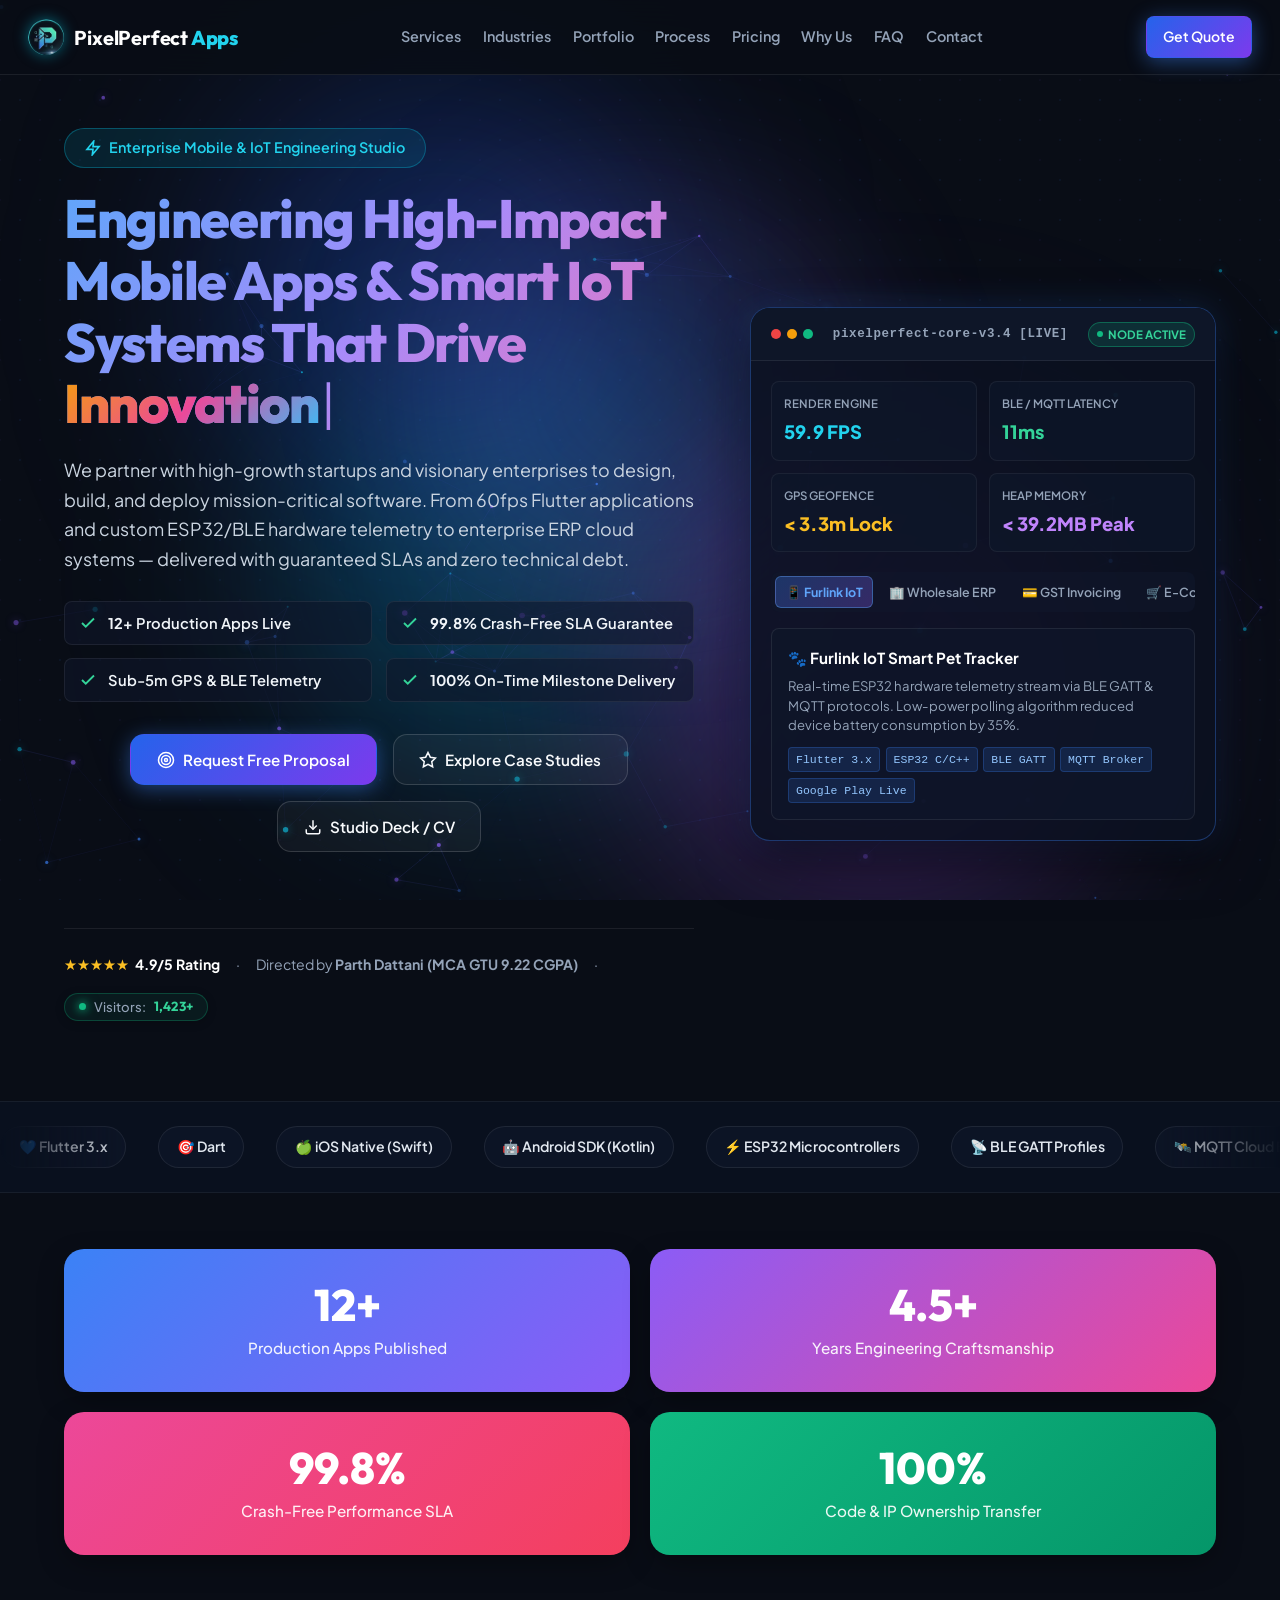
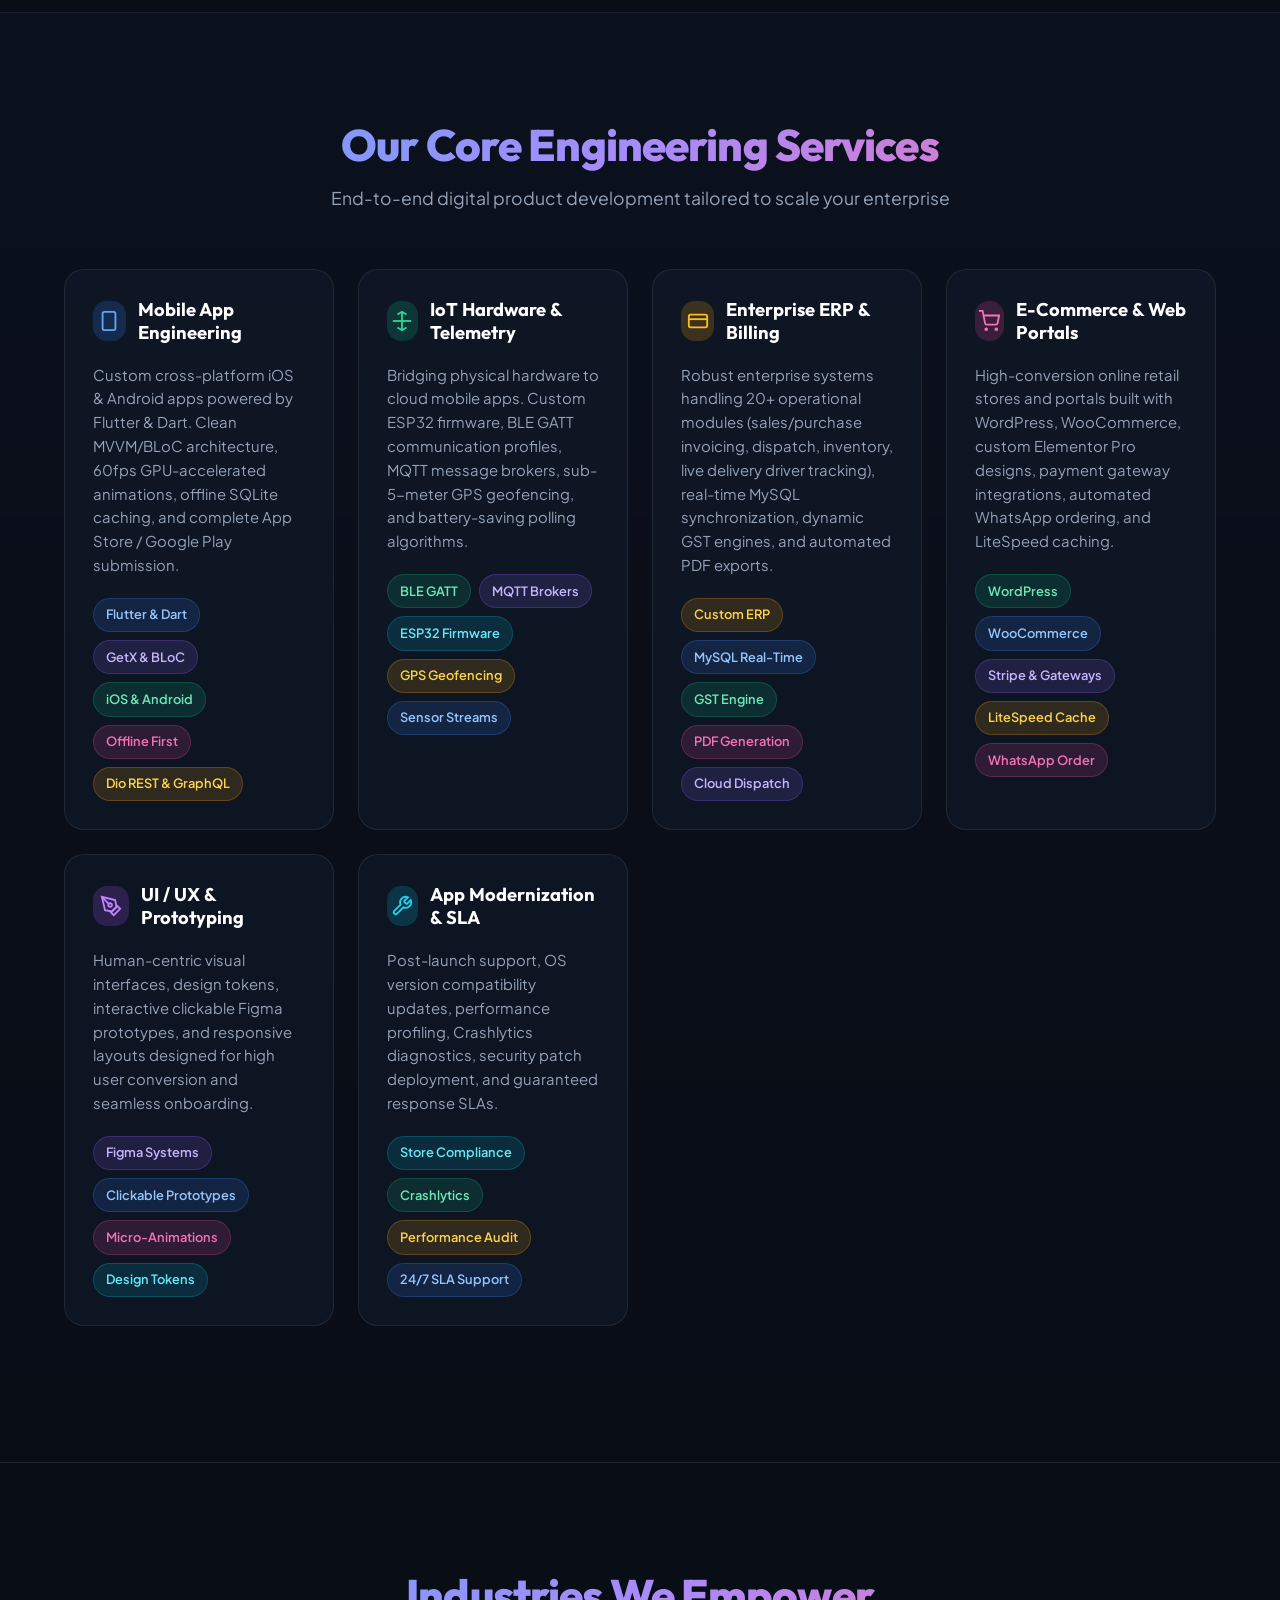
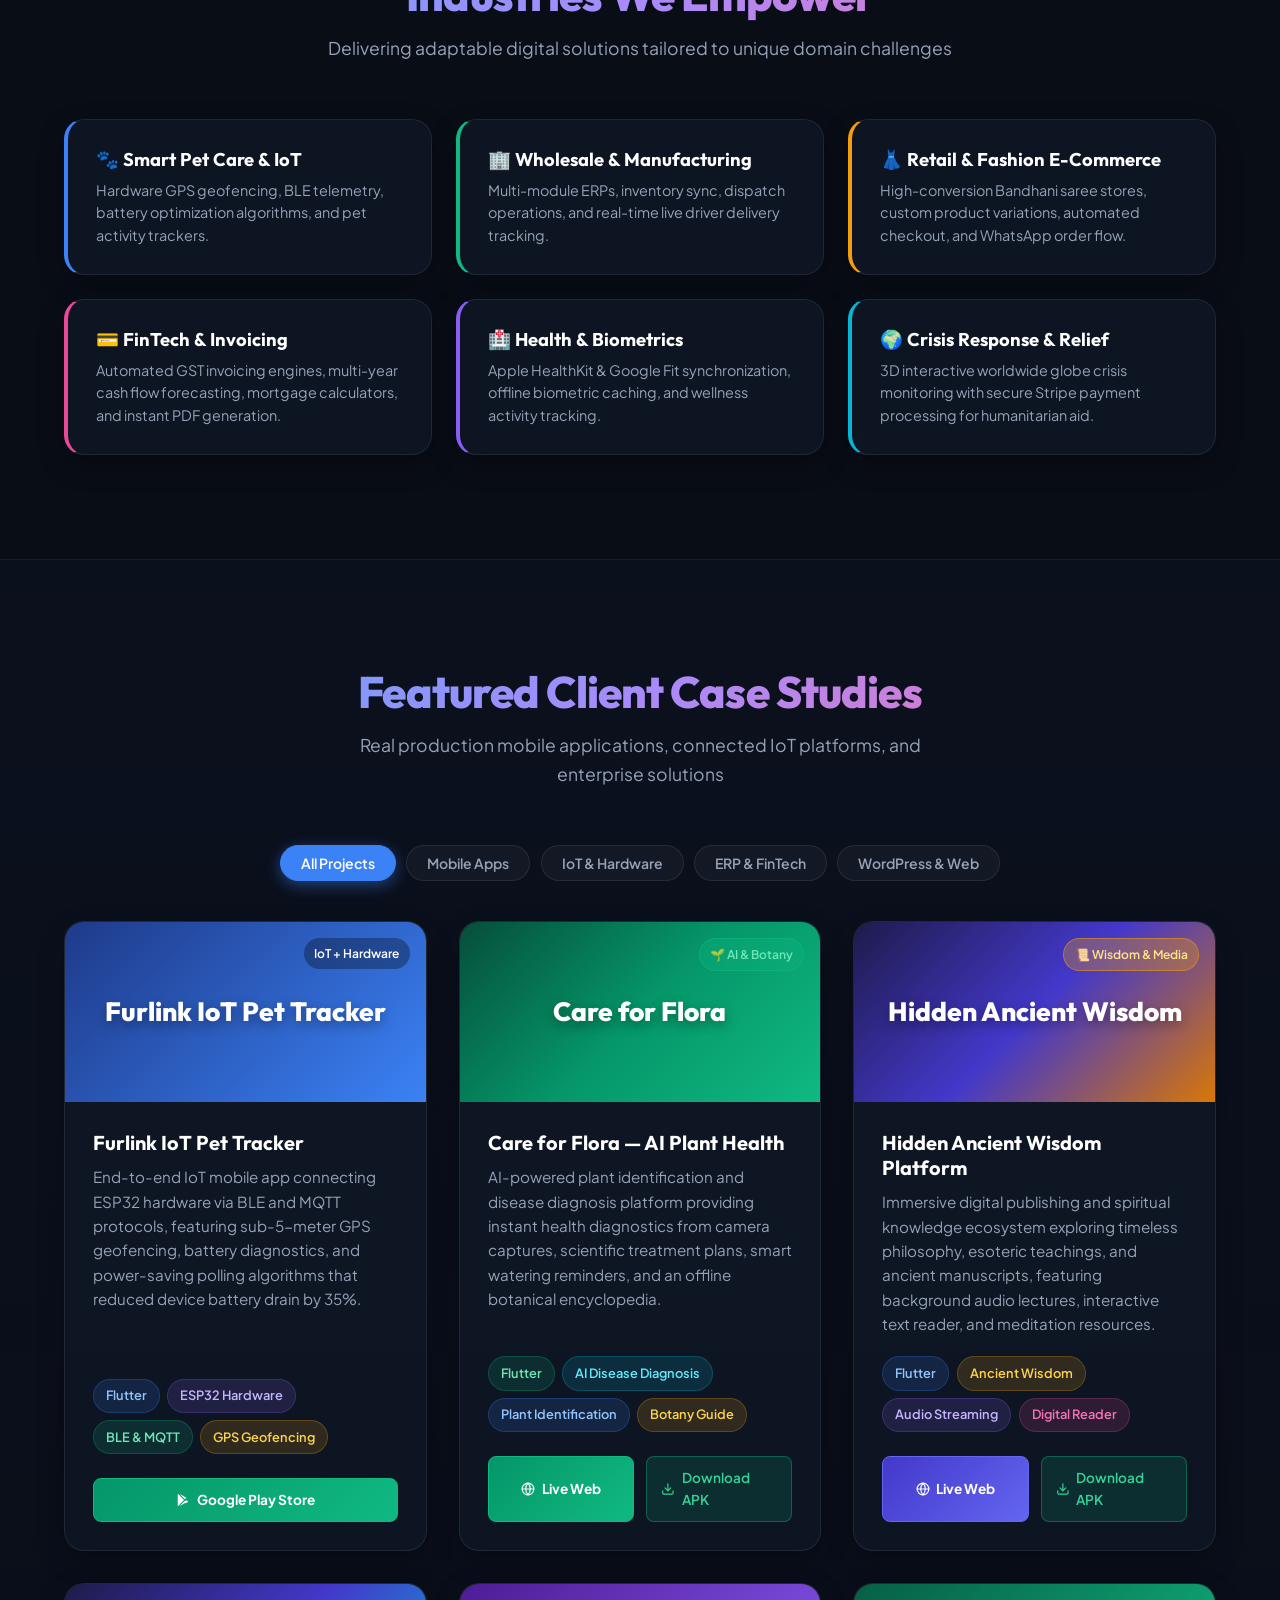
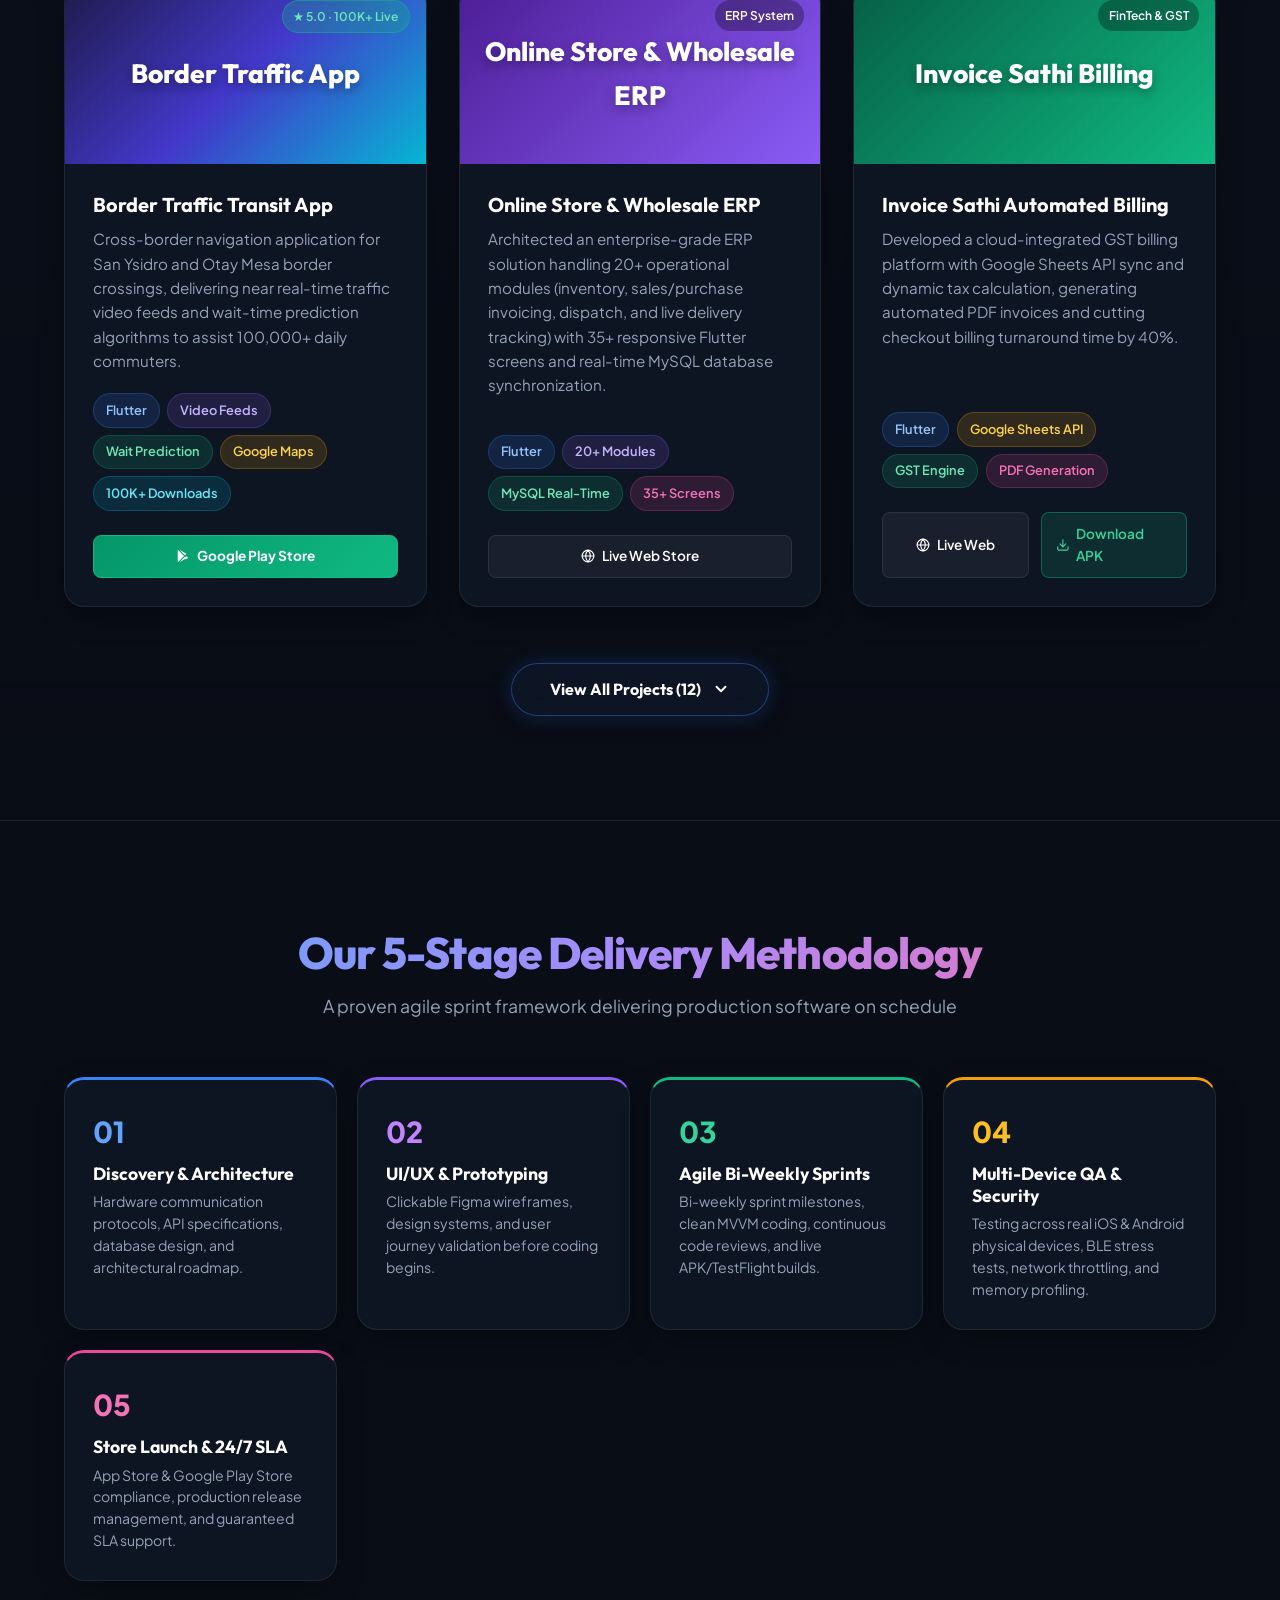
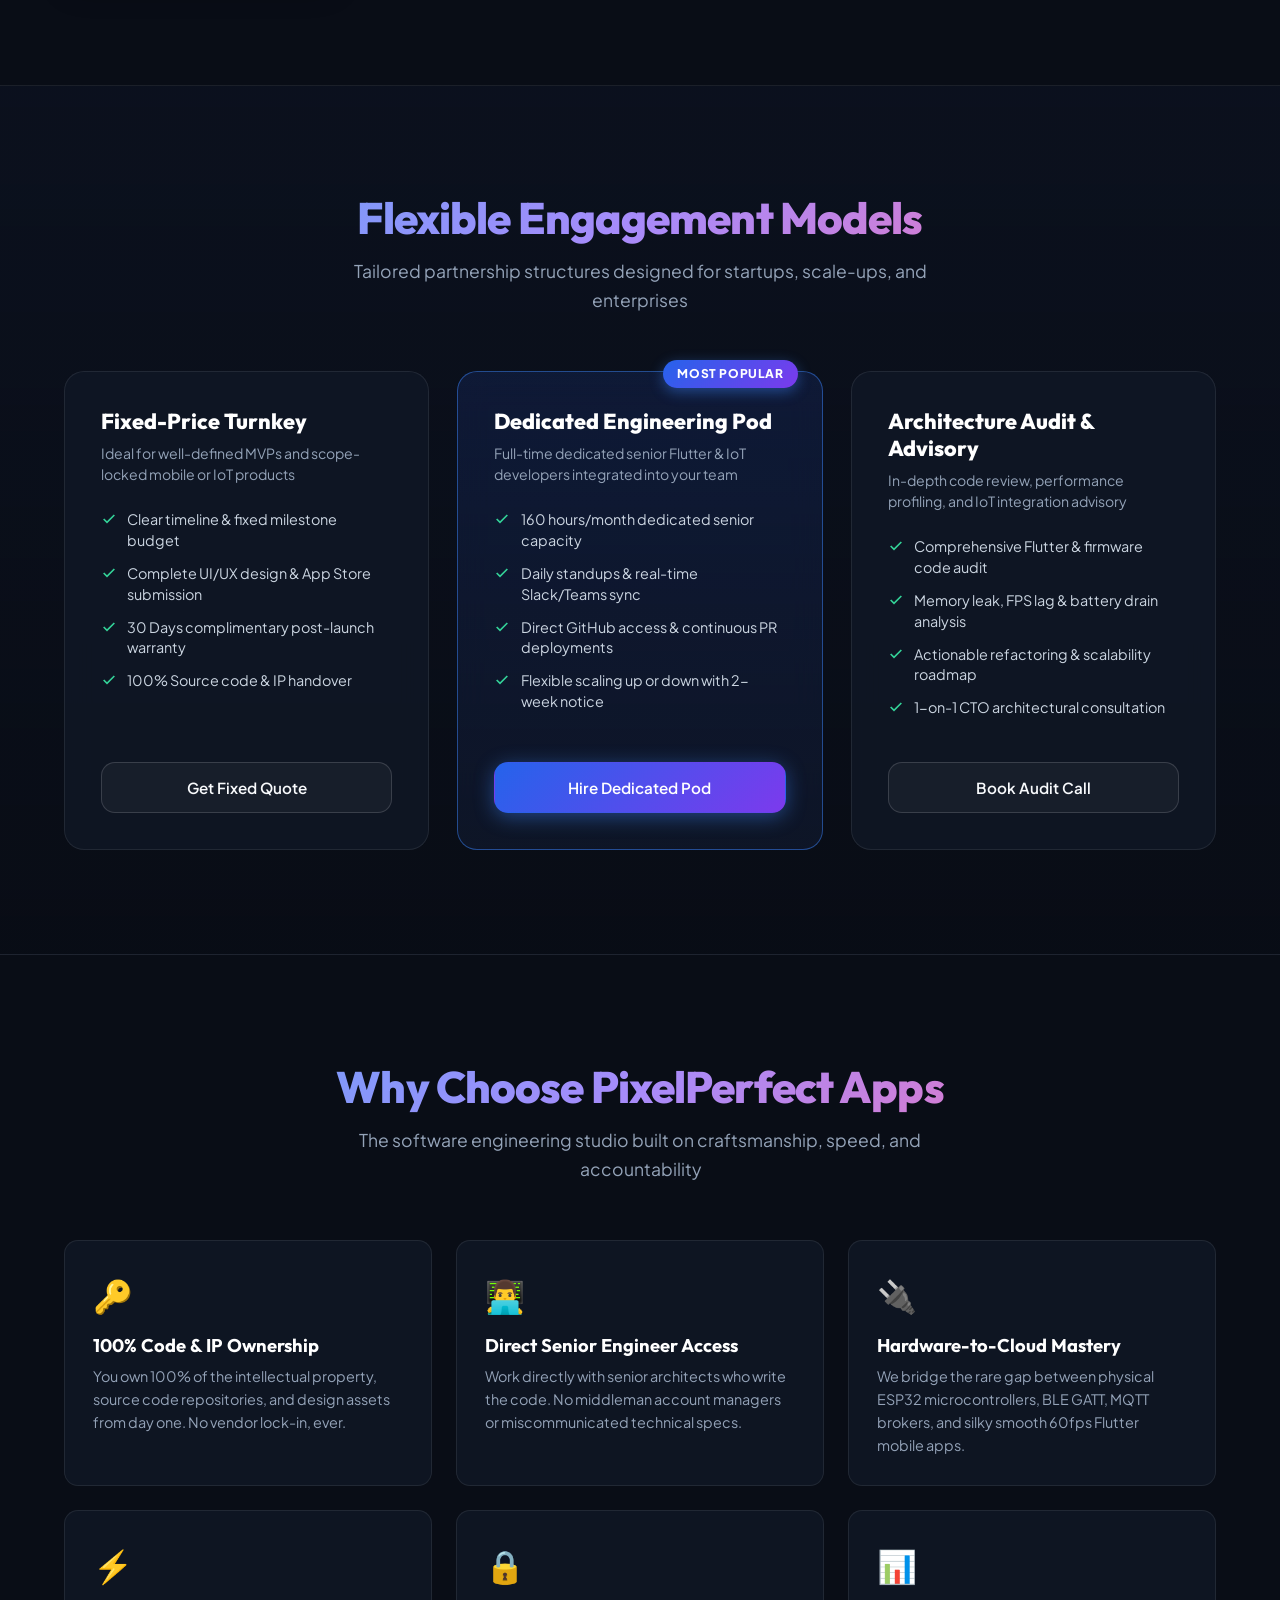
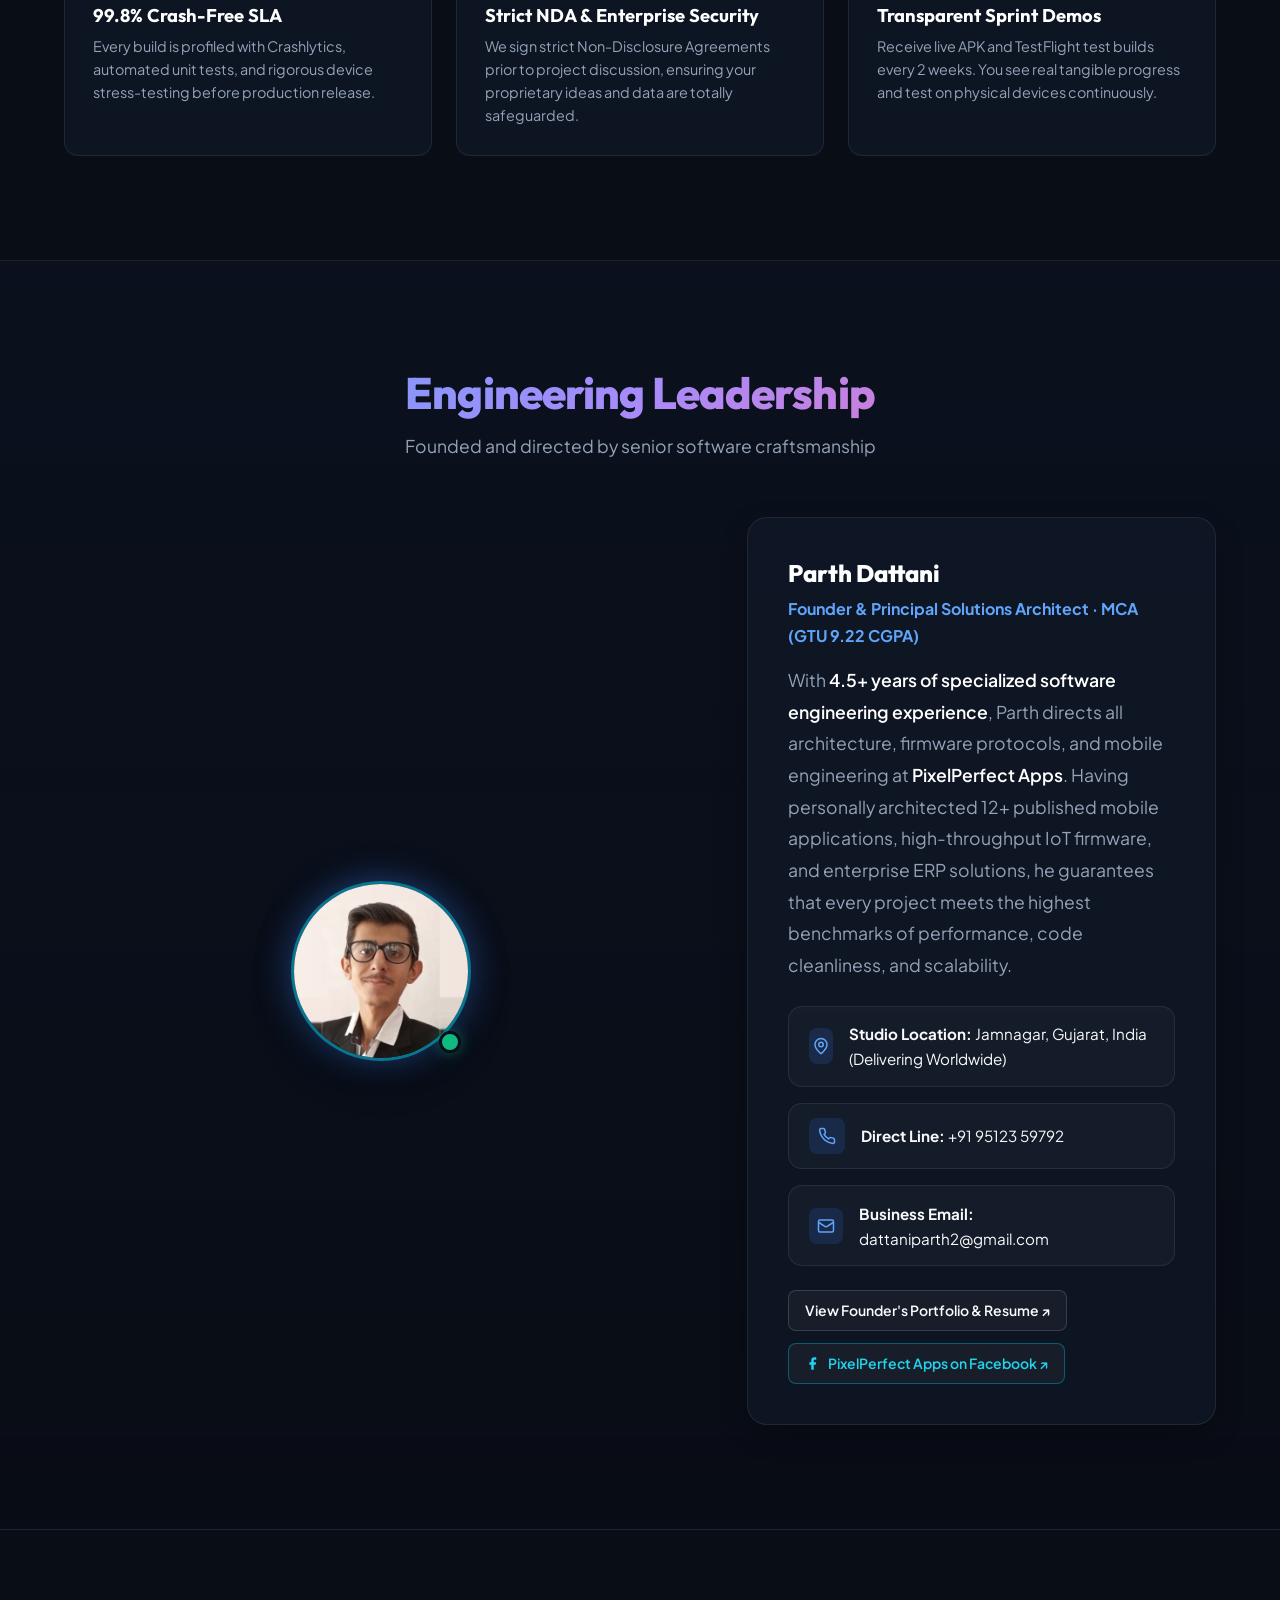
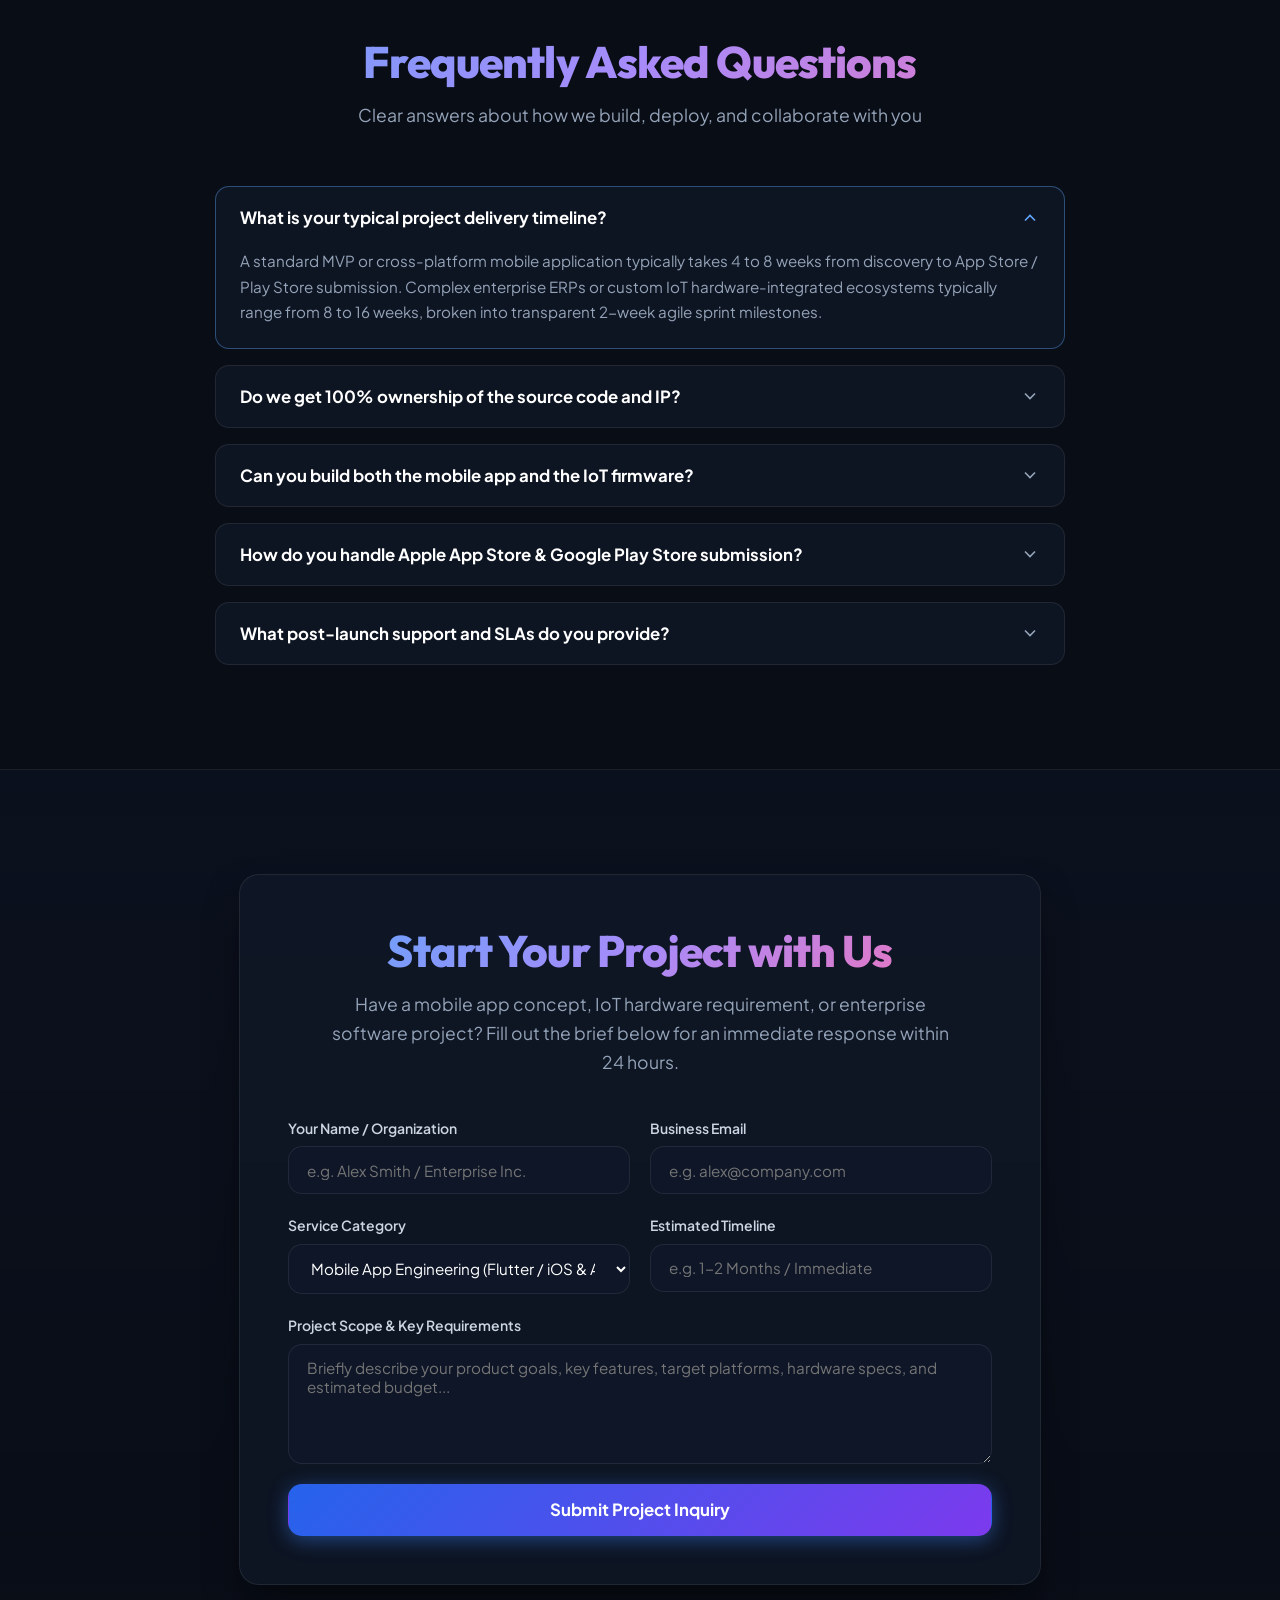
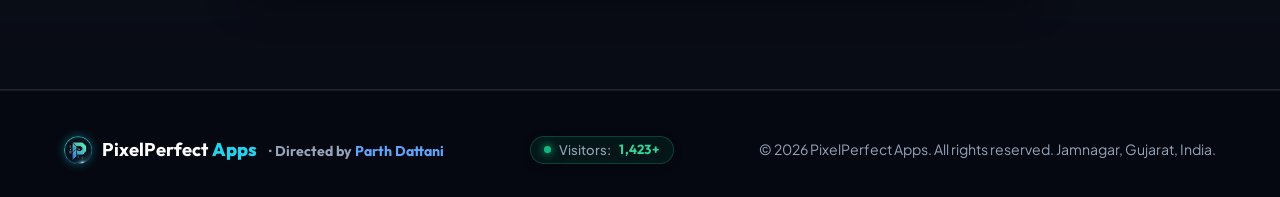
==== commit b2511f28: "deploy(seo): update Netlify with rich SEO tags, JSON-LD schema, robots.txt, and sitemap" ====
--- a/index.html
+++ b/index.html
@@ -3,41 +3,41 @@
 <head>
   <meta charset="UTF-8">
   <meta name="viewport" content="width=device-width, initial-scale=1.0">
-  <title>Parth Dattani | Senior Flutter Developer &amp; Mobile Application Engineer | Jamnagar, India</title>
+  <title>PixelPerfect Apps | Enterprise Mobile App Development &amp; IoT Solutions Studio</title>
 
   <!-- Primary Meta Tags -->
-  <meta name="title" content="Parth Dattani | Senior Flutter Developer &amp; Mobile Application Engineer">
-  <meta name="description" content="Senior Mobile Application Engineer with 4.5+ years experience building 12+ production cross-platform Flutter apps, ESP32 IoT telemetry, BLE GATT, MQTT protocols, and enterprise ERP systems. Based in Jamnagar, Gujarat, India.">
-  <meta name="keywords" content="Parth Dattani, Flutter Developer, Mobile Application Engineer, Senior Flutter Developer, Flutter Developer Jamnagar, Flutter Developer Gujarat, Dart, GetX State Management, Clean Architecture, BLoC, BLE GATT, MQTT IoT, ESP32 Microcontroller, Android SDK, iOS Swift, Gujarat Technological University, GTU MCA">
-  <meta name="author" content="Parth Dattani">
+  <meta name="title" content="PixelPerfect Apps | Enterprise Mobile App Development &amp; IoT Solutions Studio">
+  <meta name="description" content="PixelPerfect Apps is an enterprise software engineering studio architecting mission-critical 60fps Flutter mobile applications, ESP32 BLE/MQTT hardware telemetry, and custom ERP cloud platforms. Guaranteed 99.8% crash-free SLAs. Based in Jamnagar, Gujarat — Delivering worldwide.">
+  <meta name="keywords" content="PixelPerfect Apps, Mobile App Development Company, Flutter App Development Agency, IoT Solutions Company, ESP32 Firmware Development, BLE GATT Development, MQTT Cloud Broker, Enterprise ERP Development, Cross-Platform Mobile Apps, App Development Jamnagar, App Development Gujarat India">
+  <meta name="author" content="PixelPerfect Apps">
   <meta name="robots" content="index, follow, max-image-preview:large, max-snippet:-1, max-video-preview:-1">
   <meta name="theme-color" content="#090d16">
 
   <!-- Canonical URL -->
-  <link rel="canonical" href="https://parth-dattani.github.io/portfolio/">
-
-  <!-- Favicon & Icons -->
-  <link rel="icon" type="image/jpeg" href="images/parth-dattani.jpg">
-  <link rel="apple-touch-icon" href="images/parth-dattani.jpg">
+  <link rel="canonical" href="https://pixelperfectapps.netlify.app/">
+
+  <!-- Favicon & Touch Icons -->
+  <link rel="icon" type="image/png" href="images/pixelperfect-logo.png">
+  <link rel="apple-touch-icon" href="images/pixelperfect-logo.png">
 
   <!-- Open Graph / Facebook -->
-  <meta property="og:type" content="profile">
+  <meta property="og:type" content="website">
   <meta property="og:locale" content="en_US">
-  <meta property="og:site_name" content="Parth Dattani Portfolio">
-  <meta property="og:url" content="https://parth-dattani.github.io/portfolio/">
-  <meta property="og:title" content="Parth Dattani | Senior Flutter Developer &amp; Mobile Application Engineer">
-  <meta property="og:description" content="4.5+ Years Experience · 12+ Published Apps · 60fps Flutter, BLE &amp; IoT Systems. Delivering enterprise mobile solutions worldwide.">
-  <meta property="og:image" content="https://parth-dattani.github.io/portfolio/images/parth-dattani.jpg">
-  <meta property="og:image:width" content="800">
-  <meta property="og:image:height" content="800">
-  <meta property="og:image:alt" content="Parth Dattani - Senior Flutter Developer &amp; Mobile Engineer">
+  <meta property="og:site_name" content="PixelPerfect Apps">
+  <meta property="og:url" content="https://pixelperfectapps.netlify.app/">
+  <meta property="og:title" content="PixelPerfect Apps | Enterprise Mobile App &amp; IoT Engineering Studio">
+  <meta property="og:description" content="Architecting high-performance 60fps Flutter apps, ESP32 BLE telemetry, and enterprise cloud solutions with guaranteed SLAs.">
+  <meta property="og:image" content="https://pixelperfectapps.netlify.app/images/pixelperfect-banner.png">
+  <meta property="og:image:width" content="1200">
+  <meta property="og:image:height" content="630">
+  <meta property="og:image:alt" content="PixelPerfect Apps - Mobile App &amp; IoT Engineering Studio">
 
   <!-- Twitter / X Card -->
   <meta name="twitter:card" content="summary_large_image">
-  <meta name="twitter:url" content="https://parth-dattani.github.io/portfolio/">
-  <meta name="twitter:title" content="Parth Dattani | Senior Flutter Developer &amp; Mobile Engineer">
-  <meta name="twitter:description" content="Architecting and deploying high-performance 60fps Flutter mobile apps, ESP32 firmware, and enterprise ERP systems.">
-  <meta name="twitter:image" content="https://parth-dattani.github.io/portfolio/images/parth-dattani.jpg">
+  <meta name="twitter:url" content="https://pixelperfectapps.netlify.app/">
+  <meta name="twitter:title" content="PixelPerfect Apps | Mobile App &amp; IoT Engineering Studio">
+  <meta name="twitter:description" content="Engineering high-performance 60fps mobile applications, custom IoT hardware telemetry, and enterprise cloud ERP solutions.">
+  <meta name="twitter:image" content="https://pixelperfectapps.netlify.app/images/pixelperfect-banner.png">
 
   <!-- Local & Geo Targeting Meta Tags -->
   <meta name="geo.region" content="IN-GJ">
@@ -45,52 +45,143 @@
   <meta name="geo.position" content="22.4707;70.0577">
   <meta name="ICBM" content="22.4707, 70.0577">
 
-  <!-- JSON-LD Structured Data (Schema.org Person Markup) -->
+  <!-- JSON-LD Structured Data: ProfessionalService & Organization -->
   <script type="application/ld+json">
   {
     "@context": "https://schema.org",
-    "@type": "Person",
-    "name": "Parth Dattani",
-    "url": "https://parth-dattani.github.io/portfolio/",
-    "image": "https://parth-dattani.github.io/portfolio/images/parth-dattani.jpg",
-    "jobTitle": "Mobile Application Engineer & Senior Flutter Developer",
-    "description": "Mobile Application Engineer with 4.5+ years of experience architecting and deploying 12+ production cross-platform applications using Flutter & Dart.",
+    "@type": "ProfessionalService",
+    "name": "PixelPerfect Apps",
+    "image": "https://pixelperfectapps.netlify.app/images/pixelperfect-banner.png",
+    "logo": "https://pixelperfectapps.netlify.app/images/pixelperfect-logo.png",
+    "url": "https://pixelperfectapps.netlify.app/",
     "telephone": "+919512359792",
-    "email": "dattaniparth2@gmail.com",
-    "worksFor": {
-      "@type": "Organization",
-      "name": "PixelPerfect Apps",
-      "url": "https://pixelperfectapps.netlify.app/"
-    },
-    "alumniOf": {
-      "@type": "EducationalOrganization",
-      "name": "Gujarat Technological University",
-      "alternateName": "GTU Rajkot"
-    },
+    "priceRange": "$$",
     "address": {
       "@type": "PostalAddress",
       "addressLocality": "Jamnagar",
       "addressRegion": "Gujarat",
       "addressCountry": "India"
     },
+    "geo": {
+      "@type": "GeoCoordinates",
+      "latitude": 22.4707,
+      "longitude": 70.0577
+    },
+    "openingHoursSpecification": {
+      "@type": "OpeningHoursSpecification",
+      "dayOfWeek": [
+        "Monday",
+        "Tuesday",
+        "Wednesday",
+        "Thursday",
+        "Friday",
+        "Saturday"
+      ],
+      "opens": "09:00",
+      "closes": "20:00"
+    },
+    "founder": {
+      "@type": "Person",
+      "name": "Parth Dattani",
+      "jobTitle": "Principal Solutions Architect",
+      "url": "https://parth-dattani.github.io/portfolio/"
+    },
     "sameAs": [
       "https://github.com/Parth-Dattani",
       "https://www.linkedin.com/in/parth-dattani-1ab69a16a/",
-      "https://pixelperfectapps.netlify.app/"
+      "https://www.facebook.com/profile.php?id=61587304689456"
     ],
-    "knowsAbout": [
-      "Flutter Development",
-      "Dart",
-      "Mobile Application Engineering",
-      "Internet of Things (IoT)",
-      "ESP32 Microcontrollers",
-      "Bluetooth Low Energy (BLE GATT)",
-      "MQTT Cloud Brokers",
-      "GetX State Management",
-      "Clean Architecture & MVVM",
-      "Firebase Suite",
-      "REST API & Dio",
-      "Enterprise ERP Systems"
+    "areaServed": {
+      "@type": "AdministrativeArea",
+      "name": "Worldwide"
+    },
+    "hasOfferCatalog": {
+      "@type": "OfferCatalog",
+      "name": "Software Engineering Services",
+      "itemListElement": [
+        {
+          "@type": "Offer",
+          "itemOffered": {
+            "@type": "Service",
+            "name": "Mobile App Engineering (Flutter, iOS, Android)",
+            "description": "Cross-platform mobile app development with 60fps animations, Clean MVVM architecture, and App Store / Google Play publishing."
+          }
+        },
+        {
+          "@type": "Offer",
+          "itemOffered": {
+            "@type": "Service",
+            "name": "IoT Hardware Telemetry & Firmware (ESP32, BLE, MQTT)",
+            "description": "Custom microcontroller firmware, BLE GATT communication profiles, MQTT cloud brokers, and sub-5m GPS geofencing."
+          }
+        },
+        {
+          "@type": "Offer",
+          "itemOffered": {
+            "@type": "Service",
+            "name": "Enterprise ERP & FinTech Cloud Systems",
+            "description": "Bespoke business automation ERPs handling multi-module inventory, dispatch, real-time MySQL synchronization, and GST engines."
+          }
+        },
+        {
+          "@type": "Offer",
+          "itemOffered": {
+            "@type": "Service",
+            "name": "E-Commerce & High-Conversion Web Portals",
+            "description": "WooCommerce, WordPress, WhatsApp automated ordering engines, and LiteSpeed optimized platforms."
+          }
+        }
+      ]
+    }
+  }
+  </script>
+
+  <!-- JSON-LD Structured Data: FAQPage Rich Snippet -->
+  <script type="application/ld+json">
+  {
+    "@context": "https://schema.org",
+    "@type": "FAQPage",
+    "mainEntity": [
+      {
+        "@type": "Question",
+        "name": "What core technologies and frameworks does PixelPerfect Apps specialize in?",
+        "acceptedAnswer": {
+          "@type": "Answer",
+          "text": "We specialize in cross-platform mobile engineering using Flutter & Dart for iOS and Android, embedded firmware for ESP32 microcontrollers, Bluetooth Low Energy (BLE GATT), MQTT cloud brokers, Firebase suite, MySQL real-time databases, and WordPress/WooCommerce."
+        }
+      },
+      {
+        "@type": "Question",
+        "name": "How does your development and sprint delivery process work?",
+        "acceptedAnswer": {
+          "@type": "Answer",
+          "text": "We operate in agile 2-week sprints. Each sprint begins with agreed milestones, followed by continuous coding, peer reviews, automated unit testing, and bi-weekly live APK / TestFlight builds delivered directly to you for feedback."
+        }
+      },
+      {
+        "@type": "Question",
+        "name": "Who owns the intellectual property (IP) and source code?",
+        "acceptedAnswer": {
+          "@type": "Answer",
+          "text": "You do — 100%. Upon completion and milestone settlement, all source code, Figma design assets, database schemas, and intellectual property rights are fully transferred to your company with zero licensing fees or lock-ins."
+        }
+      },
+      {
+        "@type": "Question",
+        "name": "How do you estimate project pricing and timelines?",
+        "acceptedAnswer": {
+          "@type": "Answer",
+          "text": "We offer two models: Fixed-Price Turnkey (ideal for MVPs with well-defined scopes and milestone budgets) and Dedicated Engineering Pods (monthly capacity with daily standups and continuous PR deployments)."
+        }
+      },
+      {
+        "@type": "Question",
+        "name": "What post-launch support and SLAs do you provide?",
+        "acceptedAnswer": {
+          "@type": "Answer",
+          "text": "Every fixed project includes 30 days of complimentary post-launch warranty support. Beyond that, we provide monthly SLA retainers covering OS updates (iOS/Android major releases), Crashlytics diagnostics, database backups, security patches, and guaranteed response times."
+        }
+      }
     ]
   }
   </script>
@@ -101,10 +192,10 @@
   <link href="https://fonts.googleapis.com/css2?family=Outfit:wght@400;500;600;700;800&family=Plus+Jakarta+Sans:wght@300;400;500;600;700;800&display=swap" rel="stylesheet">
   
   <!-- Main Stylesheet -->
-  <link rel="stylesheet" href="styles.css?v=2.2">
+  <link rel="stylesheet" href="styles.css?v=3.6">
 </head>
 <body>
-  <!-- Reading Progress Bar (Creativestuffstudio Style) -->
+  <!-- Reading Scroll Progress Bar -->
   <div id="readingProgressBar" class="reading-progress-bar"></div>
 
   <!-- Dynamic Background Effects -->
@@ -120,21 +211,23 @@
   <header class="header" id="header">
     <nav class="nav container">
       <a href="#hero" class="logo">
-        <span class="logo-badge">PD</span>
-        <span class="text-gradient">Parth Dattani</span>
+        <img src="images/pixelperfect-logo.png" alt="PixelPerfect Apps Logo" class="logo-img" style="width: 36px; height: 36px; border-radius: 50%; box-shadow: 0 0 14px rgba(6, 182, 212, 0.5); object-fit: cover;">
+        <span><strong style="color: #ffffff;">PixelPerfect</strong> <span style="color: #22d3ee; font-weight: 800;">Apps</span></span>
       </a>
 
       <ul class="nav-links" id="navLinks">
-        <li><a href="#about" class="nav-link">About</a></li>
-        <li><a href="#education" class="nav-link">Education</a></li>
-        <li><a href="#skills" class="nav-link">Skills</a></li>
-        <li><a href="#projects" class="nav-link">Projects</a></li>
-        <li><a href="#experience" class="nav-link">Experience</a></li>
+        <li><a href="#services" class="nav-link">Services</a></li>
+        <li><a href="#industries" class="nav-link">Industries</a></li>
+        <li><a href="#projects" class="nav-link">Portfolio</a></li>
+        <li><a href="#process" class="nav-link">Process</a></li>
+        <li><a href="#models" class="nav-link">Pricing</a></li>
+        <li><a href="#why-us" class="nav-link">Why Us</a></li>
+        <li><a href="#faq" class="nav-link">FAQ</a></li>
         <li><a href="#contact" class="nav-link">Contact</a></li>
       </ul>
 
       <div class="nav-actions">
-        <a href="#contact" class="btn btn-primary btn-sm">Let's Talk</a>
+        <a href="#contact" class="btn btn-primary btn-sm">Get Quote</a>
         <button class="nav-toggle" id="navToggle" aria-label="Toggle Navigation Menu">
           <span></span><span></span><span></span>
         </button>
@@ -143,312 +236,438 @@
   </header>
 
   <main>
-    <!-- Hero Section -->
+    <!-- Hero Section (2-Column Agency Layout) -->
     <section class="hero-section" id="hero">
       <div class="hero-glow-1"></div>
       
-      <div class="container hero-content">
-        <!-- Avatar with Status Indicator -->
-        <div class="hero-avatar-wrapper anim-zoom-in">
-          <div class="hero-avatar">
-            <img src="images/parth-dattani.jpg" alt="Parth Dattani - Flutter Developer &amp; Mobile Application Engineer" class="hero-avatar-img">
-          </div>
-          <div class="status-indicator" title="Available for Contract &amp; Full-time Roles"></div>
-        </div>
-
-        <div class="hero-badges-group anim-fade-down" data-delay="100">
-          <div class="hero-badge-pill">
-            <svg xmlns="http://www.w3.org/2000/svg" width="16" height="16" viewBox="0 0 24 24" fill="none" stroke="currentColor" stroke-width="2.5" stroke-linecap="round" stroke-linejoin="round"><path d="m12 3-1.912 5.813a2 2 0 0 1-1.275 1.275L3 12l5.813 1.912a2 2 0 0 1 1.275 1.275L12 21l1.912-5.813a2 2 0 0 1 1.275-1.275L21 12l-5.813-1.912a2 2 0 0 1-1.275-1.275L12 3Z"/></svg>
-            Flutter Developer | Mobile Application Engineer
-          </div>
-          <div class="visitor-counter-pill" title="Visitors Counter">
-            <span class="visitor-pulse-dot"></span>
-            <span class="visitor-label">Visitors:</span>
-            <strong class="visitor-number visitor-count-val" id="heroVisitorCount">1,422+</strong>
-          </div>
-        </div>
-
-        <h1 class="hero-title text-gradient anim-fade-up">
-          Parth Dattani
-        </h1>
-
-        <!-- Creative Stuff Studio Inspired Animated Typing Headline -->
-        <div class="hero-tagline anim-fade-up" data-delay="150">
-          <svg xmlns="http://www.w3.org/2000/svg" width="22" height="22" viewBox="0 0 24 24" fill="#f59e0b" stroke="#f59e0b" stroke-width="1"><polygon points="13 2 3 14 12 14 11 22 21 10 12 10 13 2"></polygon></svg>
-          <span>Architecting &amp; Deploying Mobile Apps That Are <span class="typing-wrapper"><span class="typing-word" data-words='["Scalable", "High-Performance", "60 FPS Smooth", "Pixel-Perfect", "Production-Ready"]'>Scalable</span><span class="typing-cursor">|</span></span></span>
-          <svg xmlns="http://www.w3.org/2000/svg" width="22" height="22" viewBox="0 0 24 24" fill="#f59e0b" stroke="#f59e0b" stroke-width="1"><polygon points="13 2 3 14 12 14 11 22 21 10 12 10 13 2"></polygon></svg>
-        </div>
-
-        <div class="hero-skills-row">
-          <span class="skill-tag">Flutter &amp; Dart</span>
-          <span class="skill-tag">GetX State Management</span>
-          <span class="skill-tag">Clean Architecture &amp; MVVM</span>
-          <span class="skill-tag">REST API &amp; Dio</span>
-          <span class="skill-tag">BLE &amp; MQTT / IoT</span>
-          <span class="skill-tag">Firebase Suite</span>
-          <span class="skill-tag">ERP &amp; Invoicing</span>
-        </div>
-
-        <p class="hero-desc">
-          Results-driven Mobile Application Engineer with <strong>4.5 years of experience</strong> architecting and deploying scalable, high-performance cross-platform applications using <strong>Flutter &amp; Dart</strong>. Successfully published and maintained <strong>12+ production applications</strong> across Google Play Store and Apple App Store. Proficient in GetX state management, Firebase ecosystem, high-throughput REST API integration, BLE device connectivity, and MQTT/IoT protocols.
-        </p>
-
-        <div class="hero-buttons">
-          <a href="#projects" class="btn btn-primary">
-            <svg xmlns="http://www.w3.org/2000/svg" width="18" height="18" viewBox="0 0 24 24" fill="none" stroke="currentColor" stroke-width="2" stroke-linecap="round" stroke-linejoin="round"><polygon points="12 2 15.09 8.26 22 9.27 17 14.14 18.18 21.02 12 17.77 5.82 21.02 7 14.14 2 9.27 8.91 8.26 12 2"></polygon></svg>
-            View My Projects
-          </a>
-          <a href="https://drive.google.com/file/d/1WzyoeDDawLvLskoEjIEJ572R3XtesWFU/view?usp=sharing" target="_blank" rel="noopener noreferrer" class="btn btn-outline" id="resumeBtn">
-            <svg xmlns="http://www.w3.org/2000/svg" width="18" height="18" viewBox="0 0 24 24" fill="none" stroke="currentColor" stroke-width="2" stroke-linecap="round" stroke-linejoin="round"><path d="M21 15v4a2 2 0 0 1-2 2H5a2 2 0 0 1-2-2v-4"></path><polyline points="7 10 12 15 17 10"></polyline><line x1="12" x2="12" y1="15" y2="3"></line></svg>
-            Download Resume
-          </a>
-          <a href="#contact" class="btn btn-success" id="openDiscoveryBtn">
-            <svg xmlns="http://www.w3.org/2000/svg" width="18" height="18" viewBox="0 0 24 24" fill="none" stroke="currentColor" stroke-width="2" stroke-linecap="round" stroke-linejoin="round"><circle cx="12" cy="12" r="10"></circle><circle cx="12" cy="12" r="6"></circle><circle cx="12" cy="12" r="2"></circle></svg>
-            Let's Discuss Your App Idea
-          </a>
-        </div>
-
-        <div class="hero-socials">
-          <a href="https://github.com/Parth-Dattani" target="_blank" rel="noopener noreferrer" class="social-icon-btn" aria-label="GitHub">
-            <svg xmlns="http://www.w3.org/2000/svg" width="20" height="20" viewBox="0 0 24 24" fill="none" stroke="currentColor" stroke-width="2" stroke-linecap="round" stroke-linejoin="round"><path d="M15 22v-4a4.8 4.8 0 0 0-1-3.5c3 0 6-2 6-5.5.08-1.25-.27-2.48-1-3.5.28-1.15.28-2.35 0-3.5 0 0-1 0-3 1.5-2.64-.5-5.36-.5-8 0C6 2 5 2 5 2c-.3 1.15-.3 2.35 0 3.5A5.403 5.403 0 0 0 4 9c0 3.5 3 5.5 6 5.5-.39.49-.68 1.05-.85 1.65-.17.6-.22 1.23-.15 1.85v4"></path><path d="M9 18c-4.51 2-5-2-7-2"></path></svg>
-          </a>
-          <a href="https://www.linkedin.com/in/parth-dattani-1ab69a16a/" target="_blank" rel="noopener noreferrer" class="social-icon-btn" aria-label="LinkedIn">
-            <svg xmlns="http://www.w3.org/2000/svg" width="20" height="20" viewBox="0 0 24 24" fill="none" stroke="currentColor" stroke-width="2" stroke-linecap="round" stroke-linejoin="round"><path d="M16 8a6 6 0 0 1 6 6v7h-4v-7a2 2 0 0 0-2-2 2 2 0 0 0-2 2v7h-4v-7a6 6 0 0 1 6-6z"></path><rect width="4" height="12" x="2" y="9"></rect><circle cx="4" cy="4" r="2"></circle></svg>
-          </a>
-          <a href="mailto:dattaniparth2@gmail.com" class="social-icon-btn" aria-label="Email">
-            <svg xmlns="http://www.w3.org/2000/svg" width="20" height="20" viewBox="0 0 24 24" fill="none" stroke="currentColor" stroke-width="2" stroke-linecap="round" stroke-linejoin="round"><rect width="20" height="16" x="2" y="4" rx="2"></rect><path d="m22 7-8.97 5.7a1.94 1.94 0 0 1-2.06 0L2 7"></path></svg>
-          </a>
-          <a href="tel:+919512359792" class="social-icon-btn" aria-label="Phone">
-            <svg xmlns="http://www.w3.org/2000/svg" width="20" height="20" viewBox="0 0 24 24" fill="none" stroke="currentColor" stroke-width="2" stroke-linecap="round" stroke-linejoin="round"><path d="M22 16.92v3a2 2 0 0 1-2.18 2 19.79 19.79 0 0 1-8.63-3.07 19.5 19.5 0 0 1-6-6 19.79 19.79 0 0 1-3.07-8.67A2 2 0 0 1 4.11 2h3a2 2 0 0 1 2 1.72 12.84 12.84 0 0 0 .7 2.81 2 2 0 0 1-.45 2.11L8.09 9.91a16 16 0 0 0 6 6l1.27-1.27a2 2 0 0 1 2.11-.45 12.84 12.84 0 0 0 2.81.7A2 2 0 0 1 22 16.92z"></path></svg>
-          </a>
+      <div class="container">
+        <div class="hero-agency-grid">
+          
+          <!-- Left Column: Agency Pitch, Trust & CTAs -->
+          <div class="hero-agency-left">
+            <div class="hero-badge-pill anim-fade-down" style="border-color: rgba(6, 182, 212, 0.35); background: rgba(6, 182, 212, 0.12); color: #22d3ee;">
+              <svg xmlns="http://www.w3.org/2000/svg" width="16" height="16" viewBox="0 0 24 24" fill="none" stroke="currentColor" stroke-width="2.5"><polygon points="13 2 3 14 12 14 11 22 21 10 12 10 13 2"></polygon></svg>
+              Enterprise Mobile &amp; IoT Engineering Studio
+            </div>
+
+            <h1 class="hero-title text-gradient anim-fade-up">
+              Engineering High-Impact Mobile Apps &amp; Smart IoT Systems That Drive <br>
+              <span class="typing-wrapper"><span class="typing-word" data-words='["Growth", "Innovation", "Market Dominance", "Enterprise Scale", "Real-World Impact"]'>Growth</span><span class="typing-cursor">|</span></span>
+            </h1>
+
+            <p class="hero-agency-lead anim-fade-up" data-delay="100">
+              We partner with high-growth startups and visionary enterprises to design, build, and deploy mission-critical software. From 60fps Flutter applications and custom ESP32/BLE hardware telemetry to enterprise ERP cloud systems — delivered with guaranteed SLAs and zero technical debt.
+            </p>
+
+            <div class="hero-bullets-grid">
+              <div class="hero-bullet-item anim-zoom-in" data-delay="150">
+                <svg class="hero-bullet-icon" width="18" height="18" viewBox="0 0 24 24" fill="none" stroke="currentColor" stroke-width="2.5"><polyline points="20 6 9 17 4 12"></polyline></svg>
+                <span><strong class="counter-number" data-counter-end="12" data-counter-suffix="+">12+</strong> Production Apps Live</span>
+              </div>
+              <div class="hero-bullet-item anim-zoom-in" data-delay="200">
+                <svg class="hero-bullet-icon" width="18" height="18" viewBox="0 0 24 24" fill="none" stroke="currentColor" stroke-width="2.5"><polyline points="20 6 9 17 4 12"></polyline></svg>
+                <span><strong class="counter-number" data-counter-end="99.8" data-counter-decimals="1" data-counter-suffix="%">99.8%</strong> Crash-Free SLA Guarantee</span>
+              </div>
+              <div class="hero-bullet-item anim-zoom-in" data-delay="250">
+                <svg class="hero-bullet-icon" width="18" height="18" viewBox="0 0 24 24" fill="none" stroke="currentColor" stroke-width="2.5"><polyline points="20 6 9 17 4 12"></polyline></svg>
+                <span>Sub-5m GPS &amp; BLE Telemetry</span>
+              </div>
+              <div class="hero-bullet-item anim-zoom-in" data-delay="300">
+                <svg class="hero-bullet-icon" width="18" height="18" viewBox="0 0 24 24" fill="none" stroke="currentColor" stroke-width="2.5"><polyline points="20 6 9 17 4 12"></polyline></svg>
+                <span><strong class="counter-number" data-counter-end="100" data-counter-suffix="%">100%</strong> On-Time Milestone Delivery</span>
+              </div>
+            </div>
+
+            <div class="hero-buttons">
+              <a href="#contact" class="btn btn-primary">
+                <svg xmlns="http://www.w3.org/2000/svg" width="18" height="18" viewBox="0 0 24 24" fill="none" stroke="currentColor" stroke-width="2"><circle cx="12" cy="12" r="10"></circle><circle cx="12" cy="12" r="6"></circle><circle cx="12" cy="12" r="2"></circle></svg>
+                Request Free Proposal
+              </a>
+              <a href="#projects" class="btn btn-outline">
+                <svg xmlns="http://www.w3.org/2000/svg" width="18" height="18" viewBox="0 0 24 24" fill="none" stroke="currentColor" stroke-width="2"><polygon points="12 2 15.09 8.26 22 9.27 17 14.14 18.18 21.02 12 17.77 5.82 21.02 7 14.14 2 9.27 8.91 8.26 12 2"></polygon></svg>
+                Explore Case Studies
+              </a>
+              <a href="https://drive.google.com/file/d/1WzyoeDDawLvLskoEjIEJ572R3XtesWFU/view?usp=sharing" target="_blank" rel="noopener noreferrer" class="btn btn-outline" id="resumeBtn">
+                <svg xmlns="http://www.w3.org/2000/svg" width="18" height="18" viewBox="0 0 24 24" fill="none" stroke="currentColor" stroke-width="2"><path d="M21 15v4a2 2 0 0 1-2 2H5a2 2 0 0 1-2-2v-4"></path><polyline points="7 10 12 15 17 10"></polyline><line x1="12" x2="12" y1="15" y2="3"></line></svg>
+                Studio Deck / CV
+              </a>
+            </div>
+
+            <div class="hero-trust-bar">
+              <div class="hero-trust-rating">
+                <span>★★★★★</span>
+                <strong style="color: #ffffff;">4.9/5 Rating</strong>
+              </div>
+              <span>·</span>
+              <span>Directed by <strong>Parth Dattani (MCA GTU 9.22 CGPA)</strong></span>
+              <span>·</span>
+              <div class="visitor-counter-pill" title="Visitors Counter">
+                <span class="visitor-pulse-dot"></span>
+                <span class="visitor-label">Visitors:</span>
+                <strong class="visitor-number visitor-count-val" id="heroVisitorCount">1,422+</strong>
+              </div>
+            </div>
+          </div>
+
+          <!-- Right Column: Interactive Studio Tech Console -->
+          <div class="hero-agency-right anim-slide-right" data-delay="150">
+            <div class="agency-tech-console">
+              <div class="console-header">
+                <div class="console-dots">
+                  <span class="console-dot console-dot-red"></span>
+                  <span class="console-dot console-dot-yellow"></span>
+                  <span class="console-dot console-dot-green"></span>
+                </div>
+                <span class="console-title">pixelperfect-core-v3.4 [LIVE]</span>
+                <span class="console-status-badge">
+                  <span class="console-status-dot"></span>
+                  Node Active
+                </span>
+              </div>
+
+              <div class="console-body">
+                <!-- Live Telemetry Monitor -->
+                <div class="telemetry-grid">
+                  <div class="telemetry-box">
+                    <span class="telemetry-label" id="telemetryLabel1">Render Engine</span>
+                    <span class="telemetry-val cyan" id="telemetryFps">60.0 FPS</span>
+                  </div>
+                  <div class="telemetry-box">
+                    <span class="telemetry-label" id="telemetryLabel2">BLE / MQTT Latency</span>
+                    <span class="telemetry-val green" id="telemetryLatency">12ms</span>
+                  </div>
+                  <div class="telemetry-box">
+                    <span class="telemetry-label" id="telemetryLabel3">GPS Geofence</span>
+                    <span class="telemetry-val amber" id="telemetryGps">&lt; 3.8m Lock</span>
+                  </div>
+                  <div class="telemetry-box">
+                    <span class="telemetry-label" id="telemetryLabel4">Heap Memory</span>
+                    <span class="telemetry-val purple" id="telemetryRam">&lt; 39MB Peak</span>
+                  </div>
+                </div>
+
+                <!-- Interactive Switcher Tabs -->
+                <div class="console-tabs">
+                  <button class="console-tab-btn active" data-tab="tab-furlink">📱 Furlink IoT</button>
+                  <button class="console-tab-btn" data-tab="tab-erp">🏢 Wholesale ERP</button>
+                  <button class="console-tab-btn" data-tab="tab-gst">💳 GST Invoicing</button>
+                  <button class="console-tab-btn" data-tab="tab-ecom">🛒 E-Commerce</button>
+                </div>
+
+                <!-- Tab 1: Furlink IoT -->
+                <div class="console-tab-content" id="tab-furlink">
+                  <div class="console-tab-title">
+                    <span>🐾 Furlink IoT Smart Pet Tracker</span>
+                  </div>
+                  <p class="console-tab-desc">
+                    Real-time ESP32 hardware telemetry stream via BLE GATT &amp; MQTT protocols. Low-power polling algorithm reduced device battery consumption by 35%.
+                  </p>
+                  <div class="console-tab-stack">
+                    <span>Flutter 3.x</span>
+                    <span>ESP32 C/C++</span>
+                    <span>BLE GATT</span>
+                    <span>MQTT Broker</span>
+                    <span>Google Play Live</span>
+                  </div>
+                </div>
+
+                <!-- Tab 2: Wholesale ERP -->
+                <div class="console-tab-content" id="tab-erp" style="display: none;">
+                  <div class="console-tab-title">
+                    <span>🏢 Shree Momai Enterprise Wholesale ERP</span>
+                  </div>
+                  <p class="console-tab-desc">
+                    Enterprise ERP managing 20+ operational modules (sales/purchase, dispatch, inventory) with 35+ responsive Flutter screens and real-time MySQL synchronization.
+                  </p>
+                  <div class="console-tab-stack">
+                    <span>Flutter Web &amp; App</span>
+                    <span>MySQL Real-Time</span>
+                    <span>20+ Modules</span>
+                    <span>Driver GPS Track</span>
+                  </div>
+                </div>
+
+                <!-- Tab 3: GST Invoicing -->
+                <div class="console-tab-content" id="tab-gst" style="display: none;">
+                  <div class="console-tab-title">
+                    <span>💳 Invoice Sathi Cloud GST Billing</span>
+                  </div>
+                  <p class="console-tab-desc">
+                    Automated taxation engine with Google Sheets API synchronization and instant dynamic PDF invoice generation in &lt;1.8 seconds.
+                  </p>
+                  <div class="console-tab-stack">
+                    <span>Flutter Clean MVVM</span>
+                    <span>Google Sheets API</span>
+                    <span>PDF Engine</span>
+                    <span>40% Time Saved</span>
+                  </div>
+                </div>
+
+                <!-- Tab 4: E-Commerce -->
+                <div class="console-tab-content" id="tab-ecom" style="display: none;">
+                  <div class="console-tab-title">
+                    <span>👗 Vishal Bandhaniwala Luxury E-Commerce</span>
+                  </div>
+                  <p class="console-tab-desc">
+                    High-conversion ethnic fashion store with custom variations, automated WhatsApp order routing, and LiteSpeed caching.
+                  </p>
+                  <div class="console-tab-stack">
+                    <span>WordPress</span>
+                    <span>WooCommerce</span>
+                    <span>WhatsApp Engine</span>
+                    <span>Payment Gateway</span>
+                  </div>
+                </div>
+              </div>
+            </div>
+          </div>
+
         </div>
       </div>
     </section>
 
-    <!-- About Me Section -->
-    <section class="section section-alt" id="about">
+    <!-- Infinite Tech & Frameworks Marquee Slider -->
+    <section class="tech-marquee-section">
+      <div class="tech-marquee-wrapper">
+        <div class="tech-marquee-track">
+          <div class="marquee-badge"><span>💙 Flutter 3.x</span></div>
+          <div class="marquee-badge"><span>🎯 Dart</span></div>
+          <div class="marquee-badge"><span>🍏 iOS Native (Swift)</span></div>
+          <div class="marquee-badge"><span>🤖 Android SDK (Kotlin)</span></div>
+          <div class="marquee-badge"><span>⚡ ESP32 Microcontrollers</span></div>
+          <div class="marquee-badge"><span>📡 BLE GATT Profiles</span></div>
+          <div class="marquee-badge"><span>🛰️ MQTT Cloud Brokers</span></div>
+          <div class="marquee-badge"><span>🔥 Firebase Suite</span></div>
+          <div class="marquee-badge"><span>☁️ AWS Cloud</span></div>
+          <div class="marquee-badge"><span>🐬 MySQL &amp; PostgreSQL</span></div>
+          <div class="marquee-badge"><span>💾 SQLite Offline First</span></div>
+          <div class="marquee-badge"><span>💳 Stripe &amp; Gateways</span></div>
+          <div class="marquee-badge"><span>🛒 WordPress &amp; WooCommerce</span></div>
+          <div class="marquee-badge"><span>🎨 Figma Design Systems</span></div>
+          <div class="marquee-badge"><span>🔄 Git CI/CD Pipelines</span></div>
+          
+          <!-- Duplicate for Seamless Infinite Scrolling -->
+          <div class="marquee-badge"><span>💙 Flutter 3.x</span></div>
+          <div class="marquee-badge"><span>🎯 Dart</span></div>
+          <div class="marquee-badge"><span>🍏 iOS Native (Swift)</span></div>
+          <div class="marquee-badge"><span>🤖 Android SDK (Kotlin)</span></div>
+          <div class="marquee-badge"><span>⚡ ESP32 Microcontrollers</span></div>
+          <div class="marquee-badge"><span>📡 BLE GATT Profiles</span></div>
+          <div class="marquee-badge"><span>🛰️ MQTT Cloud Brokers</span></div>
+          <div class="marquee-badge"><span>🔥 Firebase Suite</span></div>
+          <div class="marquee-badge"><span>☁️ AWS Cloud</span></div>
+          <div class="marquee-badge"><span>🐬 MySQL &amp; PostgreSQL</span></div>
+          <div class="marquee-badge"><span>💾 SQLite Offline First</span></div>
+          <div class="marquee-badge"><span>💳 Stripe &amp; Gateways</span></div>
+          <div class="marquee-badge"><span>🛒 WordPress &amp; WooCommerce</span></div>
+          <div class="marquee-badge"><span>🎨 Figma Design Systems</span></div>
+          <div class="marquee-badge"><span>🔄 Git CI/CD Pipelines</span></div>
+        </div>
+      </div>
+    </section>
+
+    <!-- Company Trust Metrics Grid -->
+    <section class="section" style="padding: 3.5rem 0 3.5rem;">
+      <div class="container">
+        <div class="stats-grid">
+          <div class="stat-card stat-card-1 anim-zoom-in" data-delay="100">
+            <div class="stat-number" data-counter-end="12" data-counter-decimals="0" data-counter-suffix="+">12+</div>
+            <div class="stat-label">Production Apps Published</div>
+          </div>
+          <div class="stat-card stat-card-2 anim-zoom-in" data-delay="200">
+            <div class="stat-number" data-counter-end="4.5" data-counter-decimals="1" data-counter-suffix="+">4.5+</div>
+            <div class="stat-label">Years Engineering Craftsmanship</div>
+          </div>
+          <div class="stat-card stat-card-3 anim-zoom-in" data-delay="300">
+            <div class="stat-number" data-counter-end="99.8" data-counter-decimals="1" data-counter-suffix="%">99.8%</div>
+            <div class="stat-label">Crash-Free Performance SLA</div>
+          </div>
+          <div class="stat-card stat-card-4 anim-zoom-in" data-delay="400">
+            <div class="stat-number" data-counter-end="100" data-counter-decimals="0" data-counter-suffix="%">100%</div>
+            <div class="stat-label">Code &amp; IP Ownership Transfer</div>
+          </div>
+        </div>
+      </div>
+    </section>
+
+    <!-- Comprehensive Agency Core Services -->
+    <section class="section section-alt" id="services">
       <div class="container">
         <div class="section-header anim-fade-up">
-          <h2 class="section-title text-gradient">About Me</h2>
-          <p class="section-subtitle">Bridging seamless mobile UX, enterprise architecture, and real-time hardware telemetry</p>
-        </div>
-
-        <div class="about-grid">
-          <div class="about-bio-card glass-panel">
-            <p class="about-text">
-              I'm <strong>Parth Dattani</strong>, a dedicated Mobile Application Engineer based in <strong>Jamnagar, Gujarat</strong> with <strong>4.5 years of professional experience</strong>. I specialize in developing scalable, cross-platform Android, iOS, and Web solutions using <strong>Flutter &amp; Dart</strong>.
+          <h2 class="section-title text-gradient">Our Core Engineering Services</h2>
+          <p class="section-subtitle">End-to-end digital product development tailored to scale your enterprise</p>
+        </div>
+
+        <div class="skills-grid-main">
+          <!-- Service 1: Mobile App Engineering -->
+          <div class="skill-category-card">
+            <div class="category-header">
+              <div class="category-icon-box" style="background: rgba(59, 130, 246, 0.2); color: #60a5fa;">
+                <svg xmlns="http://www.w3.org/2000/svg" width="22" height="22" viewBox="0 0 24 24" fill="none" stroke="currentColor" stroke-width="2"><rect width="14" height="20" x="5" y="2" rx="2" ry="2"></rect><path d="M12 18h.01"></path></svg>
+              </div>
+              <h3 class="category-title">Mobile App Engineering</h3>
+            </div>
+            <p style="color: var(--text-muted); font-size: 0.93rem; line-height: 1.6; margin-bottom: 1.25rem;">
+              Custom cross-platform iOS &amp; Android apps powered by Flutter &amp; Dart. Clean MVVM/BLoC architecture, 60fps GPU-accelerated animations, offline SQLite caching, and complete App Store / Google Play submission.
             </p>
-            <p class="about-text">
-              My core strengths include <strong>GetX state management</strong>, <strong>Clean Architecture &amp; MVVM</strong>, high-throughput <strong>REST API integration with Dio</strong>, and connecting mobile apps directly to IoT microcontrollers (<strong>ESP32</strong>) via <strong>BLE &amp; MQTT</strong>. Proven track record in optimizing app performance, delivering 60fps UI rendering, and reducing API response latency by 35%+.
+            <div class="skill-badges-wrap">
+              <span class="skill-badge badge-blue">Flutter &amp; Dart</span>
+              <span class="skill-badge badge-purple">GetX &amp; BLoC</span>
+              <span class="skill-badge badge-green">iOS &amp; Android</span>
+              <span class="skill-badge badge-pink">Offline First</span>
+              <span class="skill-badge badge-amber">Dio REST &amp; GraphQL</span>
+            </div>
+          </div>
+
+          <!-- Service 2: IoT & Firmware Engineering -->
+          <div class="skill-category-card">
+            <div class="category-header">
+              <div class="category-icon-box" style="background: rgba(16, 185, 129, 0.2); color: #34d399;">
+                <svg xmlns="http://www.w3.org/2000/svg" width="22" height="22" viewBox="0 0 24 24" fill="none" stroke="currentColor" stroke-width="2"><path d="M12 2v20"></path><path d="m17 5-5-3-5 3"></path><path d="m17 19-5 3-5-3"></path><path d="M2 12h20"></path></svg>
+              </div>
+              <h3 class="category-title">IoT Hardware &amp; Telemetry</h3>
+            </div>
+            <p style="color: var(--text-muted); font-size: 0.93rem; line-height: 1.6; margin-bottom: 1.25rem;">
+              Bridging physical hardware to cloud mobile apps. Custom ESP32 firmware, BLE GATT communication profiles, MQTT message brokers, sub-5-meter GPS geofencing, and battery-saving polling algorithms.
             </p>
-
-            <div class="about-info-list">
-              <div class="about-info-item">
-                <div class="about-info-icon">
-                  <svg xmlns="http://www.w3.org/2000/svg" width="18" height="18" viewBox="0 0 24 24" fill="none" stroke="currentColor" stroke-width="2" stroke-linecap="round" stroke-linejoin="round"><path d="M20 10c0 4.993-5.539 10.193-7.399 11.799a1 1 0 0 1-1.202 0C9.539 20.193 4 14.993 4 10a8 8 0 0 1 16 0"></path><circle cx="12" cy="10" r="3"></circle></svg>
-                </div>
-                <span><strong>Location:</strong> Jamnagar, Gujarat, India</span>
-              </div>
-              <div class="about-info-item">
-                <div class="about-info-icon">
-                  <svg xmlns="http://www.w3.org/2000/svg" width="18" height="18" viewBox="0 0 24 24" fill="none" stroke="currentColor" stroke-width="2" stroke-linecap="round" stroke-linejoin="round"><path d="M22 16.92v3a2 2 0 0 1-2.18 2 19.79 19.79 0 0 1-8.63-3.07 19.5 19.5 0 0 1-6-6 19.79 19.79 0 0 1-3.07-8.67A2 2 0 0 1 4.11 2h3a2 2 0 0 1 2 1.72 12.84 12.84 0 0 0 .7 2.81 2 2 0 0 1-.45 2.11L8.09 9.91a16 16 0 0 0 6 6l1.27-1.27a2 2 0 0 1 2.11-.45 12.84 12.84 0 0 0 2.81.7A2 2 0 0 1 22 16.92z"></path></svg>
-                </div>
-                <span><strong>Phone:</strong> +91 95123 59792</span>
-              </div>
-              <div class="about-info-item">
-                <div class="about-info-icon">
-                  <svg xmlns="http://www.w3.org/2000/svg" width="18" height="18" viewBox="0 0 24 24" fill="none" stroke="currentColor" stroke-width="2" stroke-linecap="round" stroke-linejoin="round"><rect width="20" height="16" x="2" y="4" rx="2"></rect><path d="m22 7-8.97 5.7a1.94 1.94 0 0 1-2.06 0L2 7"></path></svg>
-                </div>
-                <span><strong>Email:</strong> dattaniparth2@gmail.com</span>
-              </div>
-            </div>
-          </div>
-
-          <!-- 4 Gradient Stat Cards with Animated Counter Roll -->
-          <div class="stats-grid">
-            <div class="stat-card stat-card-1 anim-zoom-in" data-delay="100">
-              <div class="stat-number" data-counter-end="4.5" data-counter-decimals="1" data-counter-suffix="+">4.5+</div>
-              <div class="stat-label">Years Experience</div>
-            </div>
-            <div class="stat-card stat-card-2 anim-zoom-in" data-delay="200">
-              <div class="stat-number" data-counter-end="12" data-counter-decimals="0" data-counter-suffix="+">12+</div>
-              <div class="stat-label">Production Apps Published</div>
-            </div>
-            <div class="stat-card stat-card-3 anim-zoom-in" data-delay="300">
-              <div class="stat-number" data-counter-end="9.22" data-counter-decimals="2">9.22</div>
-              <div class="stat-label">MCA CGPA (GTU Rajkot)</div>
-            </div>
-            <div class="stat-card stat-card-4 anim-zoom-in" data-delay="400">
-              <div class="stat-number" data-counter-end="100" data-counter-decimals="0" data-counter-suffix="%">100%</div>
-              <div class="stat-label">Client Satisfaction</div>
+            <div class="skill-badges-wrap">
+              <span class="skill-badge badge-green">BLE GATT</span>
+              <span class="skill-badge badge-purple">MQTT Brokers</span>
+              <span class="skill-badge badge-cyan">ESP32 Firmware</span>
+              <span class="skill-badge badge-amber">GPS Geofencing</span>
+              <span class="skill-badge badge-blue">Sensor Streams</span>
+            </div>
+          </div>
+
+          <!-- Service 3: Enterprise ERP & FinTech Systems -->
+          <div class="skill-category-card">
+            <div class="category-header">
+              <div class="category-icon-box" style="background: rgba(245, 158, 11, 0.2); color: #fbbf24;">
+                <svg xmlns="http://www.w3.org/2000/svg" width="22" height="22" viewBox="0 0 24 24" fill="none" stroke="currentColor" stroke-width="2"><rect width="20" height="14" x="2" y="5" rx="2"></rect><line x1="2" x2="22" y1="10" y2="10"></line></svg>
+              </div>
+              <h3 class="category-title">Enterprise ERP &amp; Billing</h3>
+            </div>
+            <p style="color: var(--text-muted); font-size: 0.93rem; line-height: 1.6; margin-bottom: 1.25rem;">
+              Robust enterprise systems handling 20+ operational modules (sales/purchase invoicing, dispatch, inventory, live delivery driver tracking), real-time MySQL synchronization, dynamic GST engines, and automated PDF exports.
+            </p>
+            <div class="skill-badges-wrap">
+              <span class="skill-badge badge-amber">Custom ERP</span>
+              <span class="skill-badge badge-blue">MySQL Real-Time</span>
+              <span class="skill-badge badge-green">GST Engine</span>
+              <span class="skill-badge badge-pink">PDF Generation</span>
+              <span class="skill-badge badge-purple">Cloud Dispatch</span>
+            </div>
+          </div>
+
+          <!-- Service 4: E-Commerce & Web Solutions -->
+          <div class="skill-category-card">
+            <div class="category-header">
+              <div class="category-icon-box" style="background: rgba(236, 72, 153, 0.2); color: #f472b6;">
+                <svg xmlns="http://www.w3.org/2000/svg" width="22" height="22" viewBox="0 0 24 24" fill="none" stroke="currentColor" stroke-width="2"><circle cx="9" cy="21" r="1"></circle><circle cx="20" cy="21" r="1"></circle><path d="M1 1h4l2.68 13.39a2 2 0 0 0 2 1.61h9.72a2 2 0 0 0 2-1.61L23 6H6"></path></svg>
+              </div>
+              <h3 class="category-title">E-Commerce &amp; Web Portals</h3>
+            </div>
+            <p style="color: var(--text-muted); font-size: 0.93rem; line-height: 1.6; margin-bottom: 1.25rem;">
+              High-conversion online retail stores and portals built with WordPress, WooCommerce, custom Elementor Pro designs, payment gateway integrations, automated WhatsApp ordering, and LiteSpeed caching.
+            </p>
+            <div class="skill-badges-wrap">
+              <span class="skill-badge badge-green">WordPress</span>
+              <span class="skill-badge badge-blue">WooCommerce</span>
+              <span class="skill-badge badge-purple">Stripe &amp; Gateways</span>
+              <span class="skill-badge badge-amber">LiteSpeed Cache</span>
+              <span class="skill-badge badge-pink">WhatsApp Order</span>
+            </div>
+          </div>
+
+          <!-- Service 5: UI / UX & Figma Prototyping -->
+          <div class="skill-category-card">
+            <div class="category-header">
+              <div class="category-icon-box" style="background: rgba(168, 85, 247, 0.2); color: #c084fc;">
+                <svg xmlns="http://www.w3.org/2000/svg" width="22" height="22" viewBox="0 0 24 24" fill="none" stroke="currentColor" stroke-width="2"><path d="M12 19l7-7 3 3-7 7-3-3z"></path><path d="M18 13l-1.5-7.5L2 2l3.5 14.5L13 18l5-5z"></path><path d="M2 2l7.586 7.586"></path><circle cx="11" cy="11" r="2"></circle></svg>
+              </div>
+              <h3 class="category-title">UI / UX &amp; Prototyping</h3>
+            </div>
+            <p style="color: var(--text-muted); font-size: 0.93rem; line-height: 1.6; margin-bottom: 1.25rem;">
+              Human-centric visual interfaces, design tokens, interactive clickable Figma prototypes, and responsive layouts designed for high user conversion and seamless onboarding.
+            </p>
+            <div class="skill-badges-wrap">
+              <span class="skill-badge badge-purple">Figma Systems</span>
+              <span class="skill-badge badge-blue">Clickable Prototypes</span>
+              <span class="skill-badge badge-pink">Micro-Animations</span>
+              <span class="skill-badge badge-cyan">Design Tokens</span>
+            </div>
+          </div>
+
+          <!-- Service 6: Maintenance & 24/7 SLA -->
+          <div class="skill-category-card">
+            <div class="category-header">
+              <div class="category-icon-box" style="background: rgba(6, 182, 212, 0.2); color: #22d3ee;">
+                <svg xmlns="http://www.w3.org/2000/svg" width="22" height="22" viewBox="0 0 24 24" fill="none" stroke="currentColor" stroke-width="2"><path d="M14.7 6.3a1 1 0 0 0 0 1.4l1.6 1.6a1 1 0 0 0 1.4 0l3.77-3.77a6 6 0 0 1-7.94 7.94l-6.91 6.91a2.12 2.12 0 0 1-3-3l6.91-6.91a6 6 0 0 1 7.94-7.94l-3.76 3.76z"></path></svg>
+              </div>
+              <h3 class="category-title">App Modernization &amp; SLA</h3>
+            </div>
+            <p style="color: var(--text-muted); font-size: 0.93rem; line-height: 1.6; margin-bottom: 1.25rem;">
+              Post-launch support, OS version compatibility updates, performance profiling, Crashlytics diagnostics, security patch deployment, and guaranteed response SLAs.
+            </p>
+            <div class="skill-badges-wrap">
+              <span class="skill-badge badge-cyan">Store Compliance</span>
+              <span class="skill-badge badge-green">Crashlytics</span>
+              <span class="skill-badge badge-amber">Performance Audit</span>
+              <span class="skill-badge badge-blue">24/7 SLA Support</span>
             </div>
           </div>
         </div>
       </div>
     </section>
 
-    <!-- Education Section -->
-    <section class="section" id="education">
+    <!-- Industry Solutions Section -->
+    <section class="section" id="industries">
       <div class="container">
         <div class="section-header anim-fade-up">
-          <h2 class="section-title text-gradient">Education</h2>
-          <p class="section-subtitle">Academic qualifications and computer science foundation</p>
-        </div>
-
-        <div style="display: grid; grid-template-columns: repeat(auto-fit, minmax(320px, 1fr)); gap: 1.75rem; max-width: 900px; margin: 0 auto;">
-          <!-- MCA -->
-          <div class="glass-panel" style="padding: 2.25rem; border-left: 4px solid var(--primary); position: relative;">
-            <div style="display: flex; justify-content: space-between; align-items: flex-start; margin-bottom: 0.75rem;">
-              <span style="font-size: 1.5rem; font-weight: 800; color: #60a5fa;">MCA</span>
-              <span style="background: rgba(59, 130, 246, 0.2); border: 1px solid rgba(59, 130, 246, 0.4); color: #93c5fd; padding: 0.25rem 0.75rem; border-radius: var(--radius-full); font-size: 0.85rem; font-weight: 700;">2024</span>
-            </div>
-            <h3 style="font-size: 1.2rem; font-weight: 700; color: #ffffff; margin-bottom: 0.35rem;">Master of Computer Applications</h3>
-            <p style="color: var(--text-muted); font-size: 0.95rem; margin-bottom: 1rem;">Gujarat Technological University (GTU), Rajkot</p>
-            <div style="display: inline-flex; align-items: center; gap: 0.5rem; background: rgba(16, 185, 129, 0.15); border: 1px solid rgba(16, 185, 129, 0.3); padding: 0.4rem 0.9rem; border-radius: var(--radius-md); color: #34d399; font-weight: 700; font-size: 0.95rem;">
-              <svg xmlns="http://www.w3.org/2000/svg" width="16" height="16" viewBox="0 0 24 24" fill="none" stroke="currentColor" stroke-width="2.5"><polygon points="12 2 15.09 8.26 22 9.27 17 14.14 18.18 21.02 12 17.77 5.82 21.02 7 14.14 2 9.27 8.91 8.26 12 2"></polygon></svg>
-              CGPA: 9.22 / 10
-            </div>
-          </div>
-
-          <!-- BCA -->
-          <div class="glass-panel" style="padding: 2.25rem; border-left: 4px solid var(--secondary); position: relative;">
-            <div style="display: flex; justify-content: space-between; align-items: flex-start; margin-bottom: 0.75rem;">
-              <span style="font-size: 1.5rem; font-weight: 800; color: #c084fc;">BCA</span>
-              <span style="background: rgba(139, 92, 246, 0.2); border: 1px solid rgba(139, 92, 246, 0.4); color: #c4b5fd; padding: 0.25rem 0.75rem; border-radius: var(--radius-full); font-size: 0.85rem; font-weight: 700;">2020</span>
-            </div>
-            <h3 style="font-size: 1.2rem; font-weight: 700; color: #ffffff; margin-bottom: 0.35rem;">Bachelor of Computer Applications</h3>
-            <p style="color: var(--text-muted); font-size: 0.95rem; margin-bottom: 1rem;">Saurashtra University, Jamnagar</p>
-            <div style="display: inline-flex; align-items: center; gap: 0.5rem; background: rgba(59, 130, 246, 0.15); border: 1px solid rgba(59, 130, 246, 0.3); padding: 0.4rem 0.9rem; border-radius: var(--radius-md); color: #93c5fd; font-weight: 700; font-size: 0.95rem;">
-              <svg xmlns="http://www.w3.org/2000/svg" width="16" height="16" viewBox="0 0 24 24" fill="none" stroke="currentColor" stroke-width="2.5"><polyline points="20 6 9 17 4 12"></polyline></svg>
-              Percentage: 64.5%
-            </div>
+          <h2 class="section-title text-gradient">Industries We Empower</h2>
+          <p class="section-subtitle">Delivering adaptable digital solutions tailored to unique domain challenges</p>
+        </div>
+
+        <div class="industries-grid">
+          <div class="glass-panel" style="padding: 1.75rem; border-left: 4px solid #3b82f6;">
+            <h4 style="font-size: 1.15rem; color: #ffffff; font-weight: 700; margin-bottom: 0.5rem;">🐾 Smart Pet Care &amp; IoT</h4>
+            <p style="color: var(--text-muted); font-size: 0.9rem; line-height: 1.55;">Hardware GPS geofencing, BLE telemetry, battery optimization algorithms, and pet activity trackers.</p>
+          </div>
+
+          <div class="glass-panel" style="padding: 1.75rem; border-left: 4px solid #10b981;">
+            <h4 style="font-size: 1.15rem; color: #ffffff; font-weight: 700; margin-bottom: 0.5rem;">🏢 Wholesale &amp; Manufacturing</h4>
+            <p style="color: var(--text-muted); font-size: 0.9rem; line-height: 1.55;">Multi-module ERPs, inventory sync, dispatch operations, and real-time live driver delivery tracking.</p>
+          </div>
+
+          <div class="glass-panel" style="padding: 1.75rem; border-left: 4px solid #f59e0b;">
+            <h4 style="font-size: 1.15rem; color: #ffffff; font-weight: 700; margin-bottom: 0.5rem;">👗 Retail &amp; Fashion E-Commerce</h4>
+            <p style="color: var(--text-muted); font-size: 0.9rem; line-height: 1.55;">High-conversion Bandhani saree stores, custom product variations, automated checkout, and WhatsApp order flow.</p>
+          </div>
+
+          <div class="glass-panel" style="padding: 1.75rem; border-left: 4px solid #ec4899;">
+            <h4 style="font-size: 1.15rem; color: #ffffff; font-weight: 700; margin-bottom: 0.5rem;">💳 FinTech &amp; Invoicing</h4>
+            <p style="color: var(--text-muted); font-size: 0.9rem; line-height: 1.55;">Automated GST invoicing engines, multi-year cash flow forecasting, mortgage calculators, and instant PDF generation.</p>
+          </div>
+
+          <div class="glass-panel" style="padding: 1.75rem; border-left: 4px solid #8b5cf6;">
+            <h4 style="font-size: 1.15rem; color: #ffffff; font-weight: 700; margin-bottom: 0.5rem;">🏥 Health &amp; Biometrics</h4>
+            <p style="color: var(--text-muted); font-size: 0.9rem; line-height: 1.55;">Apple HealthKit &amp; Google Fit synchronization, offline biometric caching, and wellness activity tracking.</p>
+          </div>
+
+          <div class="glass-panel" style="padding: 1.75rem; border-left: 4px solid #06b6d4;">
+            <h4 style="font-size: 1.15rem; color: #ffffff; font-weight: 700; margin-bottom: 0.5rem;">🌍 Crisis Response &amp; Relief</h4>
+            <p style="color: var(--text-muted); font-size: 0.9rem; line-height: 1.55;">3D interactive worldwide globe crisis monitoring with secure Stripe payment processing for humanitarian aid.</p>
           </div>
         </div>
       </div>
     </section>
 
-    <!-- Technical Skills Section -->
-    <section class="section section-alt" id="skills">
+    <!-- Client Production Case Studies (All 7 Client Projects with Direct Links) -->
+    <section class="section section-alt" id="projects">
       <div class="container">
         <div class="section-header anim-fade-up">
-          <h2 class="section-title text-gradient">Technical Skills</h2>
-          <p class="section-subtitle">Core engineering stack aligned directly with production development workflows</p>
-        </div>
-
-        <div class="skills-grid-main">
-          <!-- Mobile & Languages -->
-          <div class="skill-category-card">
-            <div class="category-header">
-              <div class="category-icon-box">
-                <svg xmlns="http://www.w3.org/2000/svg" width="20" height="20" viewBox="0 0 24 24" fill="none" stroke="currentColor" stroke-width="2" stroke-linecap="round" stroke-linejoin="round"><rect width="14" height="20" x="5" y="2" rx="2" ry="2"></rect><path d="M12 18h.01"></path></svg>
-              </div>
-              <h3 class="category-title">Mobile &amp; Frameworks</h3>
-            </div>
-            <div class="skill-badges-wrap">
-              <span class="skill-badge badge-blue">Flutter</span>
-              <span class="skill-badge badge-purple">Dart</span>
-              <span class="skill-badge badge-cyan">Flutter Web</span>
-              <span class="skill-badge badge-green">Android SDK</span>
-              <span class="skill-badge badge-pink">iOS Development</span>
-              <span class="skill-badge badge-amber">Dio HTTP Client</span>
-            </div>
-          </div>
-
-          <!-- Architecture & State -->
-          <div class="skill-category-card">
-            <div class="category-header">
-              <div class="category-icon-box">
-                <svg xmlns="http://www.w3.org/2000/svg" width="20" height="20" viewBox="0 0 24 24" fill="none" stroke="currentColor" stroke-width="2" stroke-linecap="round" stroke-linejoin="round"><circle cx="12" cy="12" r="10"></circle><path d="M12 2a14.5 14.5 0 0 0 0 20 14.5 14.5 0 0 0 0-20"></path><path d="M2 12h20"></path></svg>
-              </div>
-              <h3 class="category-title">Architecture &amp; State</h3>
-            </div>
-            <div class="skill-badges-wrap">
-              <span class="skill-badge badge-amber">GetX State Management</span>
-              <span class="skill-badge badge-purple">Clean Architecture</span>
-              <span class="skill-badge badge-blue">MVVM Pattern</span>
-              <span class="skill-badge badge-green">Provider</span>
-              <span class="skill-badge badge-pink">BLoC Pattern</span>
-              <span class="skill-badge badge-cyan">Repository Pattern</span>
-            </div>
-          </div>
-
-          <!-- IoT, Hardware & Protocols -->
-          <div class="skill-category-card">
-            <div class="category-header">
-              <div class="category-icon-box">
-                <svg xmlns="http://www.w3.org/2000/svg" width="20" height="20" viewBox="0 0 24 24" fill="none" stroke="currentColor" stroke-width="2" stroke-linecap="round" stroke-linejoin="round"><path d="M12 2v20"></path><path d="m17 5-5-3-5 3"></path><path d="m17 19-5 3-5-3"></path><path d="M2 12h20"></path></svg>
-              </div>
-              <h3 class="category-title">BLE, MQTT &amp; IoT</h3>
-            </div>
-            <div class="skill-badges-wrap">
-              <span class="skill-badge badge-blue">BLE (Bluetooth Low Energy)</span>
-              <span class="skill-badge badge-purple">MQTT Protocol</span>
-              <span class="skill-badge badge-green">ESP32 Hardware</span>
-              <span class="skill-badge badge-amber">GPS Geofencing</span>
-              <span class="skill-badge badge-cyan">Battery Diagnostics</span>
-            </div>
-          </div>
-
-          <!-- Cloud & Databases -->
-          <div class="skill-category-card">
-            <div class="category-header">
-              <div class="category-icon-box">
-                <svg xmlns="http://www.w3.org/2000/svg" width="20" height="20" viewBox="0 0 24 24" fill="none" stroke="currentColor" stroke-width="2" stroke-linecap="round" stroke-linejoin="round"><ellipse cx="12" cy="5" rx="9" ry="3"></ellipse><path d="M3 5V19A9 3 0 0 0 21 19V5"></path><path d="M3 12A9 3 0 0 0 21 12"></path></svg>
-              </div>
-              <h3 class="category-title">Cloud &amp; Database</h3>
-            </div>
-            <div class="skill-badges-wrap">
-              <span class="skill-badge badge-amber">Firebase Suite</span>
-              <span class="skill-badge badge-blue">Firestore &amp; Auth</span>
-              <span class="skill-badge badge-purple">FCM Push Notifications</span>
-              <span class="skill-badge badge-green">SQLite Offline Caching</span>
-              <span class="skill-badge badge-cyan">MySQL Synchronization</span>
-            </div>
-          </div>
-
-          <!-- Enterprise & APIs -->
-          <div class="skill-category-card">
-            <div class="category-header">
-              <div class="category-icon-box">
-                <svg xmlns="http://www.w3.org/2000/svg" width="20" height="20" viewBox="0 0 24 24" fill="none" stroke="currentColor" stroke-width="2" stroke-linecap="round" stroke-linejoin="round"><polyline points="16 18 22 12 16 6"></polyline><polyline points="8 6 2 12 8 18"></polyline></svg>
-              </div>
-              <h3 class="category-title">APIs &amp; Enterprise</h3>
-            </div>
-            <div class="skill-badges-wrap">
-              <span class="skill-badge badge-green">REST API Integration</span>
-              <span class="skill-badge badge-purple">Stripe Payment Gateways</span>
-              <span class="skill-badge badge-blue">Google Maps SDK</span>
-              <span class="skill-badge badge-pink">ERP &amp; Invoicing Systems</span>
-              <span class="skill-badge badge-amber">Google Sheets API</span>
-            </div>
-          </div>
-
-          <!-- Web & Tools -->
-          <div class="skill-category-card">
-            <div class="category-header">
-              <div class="category-icon-box">
-                <svg xmlns="http://www.w3.org/2000/svg" width="20" height="20" viewBox="0 0 24 24" fill="none" stroke="currentColor" stroke-width="2" stroke-linecap="round" stroke-linejoin="round"><path d="M12 20h9"></path><path d="M16.5 3.5a2.12 2.12 0 0 1 3 3L7 19l-4 1 1-4Z"></path></svg>
-              </div>
-              <h3 class="category-title">Web &amp; Tooling</h3>
-            </div>
-            <div class="skill-badges-wrap">
-              <span class="skill-badge badge-blue">WordPress &amp; WooCommerce</span>
-              <span class="skill-badge badge-purple">Git &amp; Version Control</span>
-              <span class="skill-badge badge-green">Play Console Deployment</span>
-              <span class="skill-badge badge-pink">App Store Connect</span>
-              <span class="skill-badge badge-cyan">Postman &amp; Swagger</span>
-            </div>
-          </div>
-        </div>
-      </div>
-    </section>
-
-    <!-- Featured Projects Section -->
-    <section class="section" id="projects">
-      <div class="container">
-        <div class="section-header anim-fade-up">
-          <h2 class="section-title text-gradient">Featured Projects</h2>
-          <p class="section-subtitle">Real-world production applications and IoT hardware-software systems</p>
+          <h2 class="section-title text-gradient">Featured Client Case Studies</h2>
+          <p class="section-subtitle">Real production mobile applications, connected IoT platforms, and enterprise solutions</p>
         </div>
 
         <!-- Filter Bar -->
@@ -470,7 +689,7 @@
             <div class="project-body">
               <h3 class="project-name">Furlink IoT Pet Tracker</h3>
               <p class="project-summary">
-                End-to-end IoT mobile application connecting ESP32 hardware via BLE and MQTT protocols, featuring sub-5-meter GPS geofencing, battery diagnostics, and power-saving polling algorithms that reduced device battery drain by 35%.
+                End-to-end IoT mobile app connecting ESP32 hardware via BLE and MQTT protocols, featuring sub-5-meter GPS geofencing, battery diagnostics, and power-saving polling algorithms that reduced device battery drain by 35%.
               </p>
               <div class="project-tags">
                 <span class="skill-badge badge-blue">Flutter</span>
@@ -485,9 +704,7 @@
                 </a>
               </div>
             </div>
-          </div>
-
-          <!-- Project 2: Care for Flora -->
+          </div>          <!-- Project 2: Care for Flora -->
           <div class="project-card" data-category="mobile web">
             <div class="project-thumb" style="background: linear-gradient(135deg, #064e3b 0%, #059669 50%, #10b981 100%);">
               <div class="project-thumb-badge" style="background: rgba(16, 185, 129, 0.3); border: 1px solid rgba(16, 185, 129, 0.5); color: #6ee7b7;">🌱 AI &amp; Botany</div>
@@ -665,7 +882,7 @@
             <div class="project-body">
               <h3 class="project-name">Compassiona Disaster Awareness</h3>
               <p class="project-summary">
-                Created a real-time crisis monitoring platform featuring an interactive 3D globe visualization of worldwide events with secure Stripe payment integration for humanitarian relief aid.
+                Real-time crisis monitoring platform featuring an interactive 3D globe visualization of worldwide events with secure Stripe payment integration for humanitarian relief aid.
               </p>
               <div class="project-tags">
                 <span class="skill-badge badge-blue">Flutter</span>
@@ -695,7 +912,7 @@
             <div class="project-body">
               <h3 class="project-name">Property Investment Tracker</h3>
               <p class="project-summary">
-                Developed a financial real estate analytics tool providing dynamic mortgage calculations, multi-year cash flow forecasting, ROI/IRR evaluations across 15+ variables, and automated PDF reports in under 2 seconds.
+                Financial real estate analytics tool providing dynamic mortgage calculations, multi-year cash flow forecasting, ROI/IRR evaluations across 15+ variables, and automated PDF reports in under 2 seconds.
               </p>
               <div class="project-tags">
                 <span class="skill-badge badge-blue">Flutter</span>
@@ -725,7 +942,7 @@
             <div class="project-body">
               <h3 class="project-name">Fitness Is Life Health App</h3>
               <p class="project-summary">
-                Built a comprehensive health and activity tracking app integrating Apple HealthKit and Google Fit APIs with offline SQLite caching for seamless biometric monitoring.
+                Comprehensive health and activity tracking mobile application integrating Apple HealthKit and Google Fit APIs with offline SQLite caching for seamless biometric monitoring.
               </p>
               <div class="project-tags">
                 <span class="skill-badge badge-blue">Flutter</span>
@@ -809,159 +1026,377 @@
       </div>
     </section>
 
-    <!-- Professional Experience Section -->
-    <section class="section section-alt" id="experience">
+    <!-- 5-Stage Engineering Delivery Lifecycle -->
+    <section class="section" id="process">
       <div class="container">
         <div class="section-header anim-fade-up">
-          <h2 class="section-title text-gradient">Professional Experience</h2>
-          <p class="section-subtitle">Chronological record of enterprise mobile development, contract leadership, and client delivery</p>
-        </div>
-
-        <div class="timeline-wrap">
-          <!-- Experience 1: Inteligent Tech -->
-          <div class="timeline-card">
-            <div class="timeline-header">
-              <div>
-                <h3 class="timeline-role">Flutter / WordPress Developer (Contract)</h3>
-                <div class="timeline-company">Inteligent Tech</div>
-              </div>
-              <span class="timeline-badge">Aug 2025 – Present</span>
-            </div>
-            <ul class="timeline-duties">
-              <li><strong>Online Store &amp; Wholesale ERP:</strong> Architected an enterprise-grade ERP solution handling 20+ operational modules (inventory, sales/purchase invoicing, dispatch, and live delivery tracking) with 35+ responsive Flutter screens and real-time MySQL database synchronization. (<a href="http://shreemomaienterprise.com/" target="_blank" rel="noopener noreferrer" style="color: #60a5fa; text-decoration: underline;">Live Store</a>)</li>
-              <li><strong>Invoice Sathi Automated Billing:</strong> Developed a cloud-integrated GST billing platform with Google Sheets API sync and dynamic tax calculation, generating automated PDF invoices and cutting checkout billing turnaround time by 40%.</li>
-              <li><strong>Vishal Bandhaniwala (WordPress &amp; WooCommerce):</strong> Built high-conversion retail store applications and portals with custom Elementor UI, advanced LiteSpeed caching, and REST API sync for instant checkout, reducing load times by 45%. (<a href="https://vishalbandhaniwala.com/" target="_blank" rel="noopener noreferrer" style="color: #60a5fa; text-decoration: underline;">Live Store</a>)</li>
-              <li><strong>Quitter Multimedia Platform:</strong> Engineered a multi-functional Flutter app with background audio streaming, real-time messaging, event coordination, and media caching for seamless low-latency interactions.</li>
-            </ul>
-          </div>
-
-          <!-- Experience 2: Globe Max Web Solutions -->
-          <div class="timeline-card">
-            <div class="timeline-header">
-              <div>
-                <h3 class="timeline-role">Flutter Developer (Contract)</h3>
-                <div class="timeline-company">Globe Max Web Solutions</div>
-              </div>
-              <span class="timeline-badge">Dec 2025 – Apr 2026</span>
-            </div>
-            <ul class="timeline-duties">
-              <li><strong>Compassiona Disaster Awareness:</strong> Created a real-time crisis monitoring platform featuring an interactive 3D globe visualization of worldwide events with secure Stripe payment integration for humanitarian relief aid.</li>
-              <li><strong>Property Investment Tracker:</strong> Developed a financial real estate analytics tool providing dynamic mortgage calculations, multi-year cash flow forecasting, ROI/IRR evaluations across 15+ variables, and automated PDF reports in under 2 seconds.</li>
-              <li><strong>Fitness Is Life:</strong> Built a comprehensive health and activity tracking app integrating Apple HealthKit and Google Fit APIs with offline SQLite caching for seamless biometric monitoring.</li>
-            </ul>
-          </div>
-
-          <!-- Experience 3: Freelance Software Developer -->
-          <div class="timeline-card">
-            <div class="timeline-header">
-              <div>
-                <h3 class="timeline-role">Freelance Software Developer</h3>
-                <div class="timeline-company">Self-Employed · Jamnagar, Gujarat</div>
-              </div>
-              <span class="timeline-badge">May 2023 – June 2025</span>
-            </div>
-            <ul class="timeline-duties">
-              <li><strong>Furlink IoT Pet Tracker:</strong> Developed an end-to-end IoT mobile app connecting ESP32 hardware via BLE and MQTT protocols, featuring sub-5-meter GPS geofencing, battery diagnostics, and power-saving polling algorithms that reduced device battery drain by 35%. (<a href="https://play.google.com/store/apps/details?id=com.ambimat.furlink&pcampaignid=web_share" target="_blank" rel="noopener noreferrer" style="color: #60a5fa; text-decoration: underline;">Google Play</a>)</li>
-              <li><strong>Event Management &amp; Ticketing:</strong> Engineered a streamlined event booking application with personalized recommendations, interactive seat selection, and fast QR code ticket validation completing check-ins in under 500ms.</li>
-              <li><strong>Social &amp; Business Analytics Platforms:</strong> Built scalable cross-platform mobile apps including social networking applications with infinite-scroll feeds and media uploads, alongside interactive business dashboards for bid analytics and trend visualization.</li>
-            </ul>
-          </div>
-
-          <!-- Experience 4: The One Technologies -->
-          <div class="timeline-card">
-            <div class="timeline-header">
-              <div>
-                <h3 class="timeline-role">Jr. Flutter Developer</h3>
-                <div class="timeline-company">The One Technologies</div>
-              </div>
-              <span class="timeline-badge">Jan 2022 – Apr 2023</span>
-            </div>
-            <ul class="timeline-duties">
-              <li><strong>Border Traffic Transit App:</strong> Developed a cross-border navigation application for San Ysidro and Otay Mesa border crossings, delivering near real-time traffic video feeds and wait-time prediction algorithms to assist thousands of daily commuters.</li>
-              <li><strong>Mesh Work Enterprise Platform:</strong> Created operational workflow platforms for manufacturing SMBs, digitizing multi-stage procurement, sourcing, and quality management tasks across 25+ Flutter screens via robust REST APIs.</li>
-              <li><strong>Quiz &amp; E-Commerce Applications:</strong> Built interactive live quiz platforms with automated scoring and feedback systems, alongside responsive e-commerce solutions featuring product catalogs, wishlists, and checkout workflows.</li>
-            </ul>
+          <h2 class="section-title text-gradient">Our 5-Stage Delivery Methodology</h2>
+          <p class="section-subtitle">A proven agile sprint framework delivering production software on schedule</p>
+        </div>
+
+        <div class="process-grid">
+          <!-- Step 1 -->
+          <div class="glass-panel" style="padding: 1.75rem; border-top: 3px solid #3b82f6;">
+            <div style="font-size: 1.8rem; font-weight: 800; color: #60a5fa; margin-bottom: 0.5rem;">01</div>
+            <h4 style="font-size: 1.1rem; font-weight: 700; color: #ffffff; margin-bottom: 0.4rem;">Discovery &amp; Architecture</h4>
+            <p style="color: var(--text-muted); font-size: 0.88rem; line-height: 1.55;">
+              Hardware communication protocols, API specifications, database design, and architectural roadmap.
+            </p>
+          </div>
+
+          <!-- Step 2 -->
+          <div class="glass-panel" style="padding: 1.75rem; border-top: 3px solid #8b5cf6;">
+            <div style="font-size: 1.8rem; font-weight: 800; color: #c084fc; margin-bottom: 0.5rem;">02</div>
+            <h4 style="font-size: 1.1rem; font-weight: 700; color: #ffffff; margin-bottom: 0.4rem;">UI/UX &amp; Prototyping</h4>
+            <p style="color: var(--text-muted); font-size: 0.88rem; line-height: 1.55;">
+              Clickable Figma wireframes, design systems, and user journey validation before coding begins.
+            </p>
+          </div>
+
+          <!-- Step 3 -->
+          <div class="glass-panel" style="padding: 1.75rem; border-top: 3px solid #10b981;">
+            <div style="font-size: 1.8rem; font-weight: 800; color: #34d399; margin-bottom: 0.5rem;">03</div>
+            <h4 style="font-size: 1.1rem; font-weight: 700; color: #ffffff; margin-bottom: 0.4rem;">Agile Bi-Weekly Sprints</h4>
+            <p style="color: var(--text-muted); font-size: 0.88rem; line-height: 1.55;">
+              Bi-weekly sprint milestones, clean MVVM coding, continuous code reviews, and live APK/TestFlight builds.
+            </p>
+          </div>
+
+          <!-- Step 4 -->
+          <div class="glass-panel" style="padding: 1.75rem; border-top: 3px solid #f59e0b;">
+            <div style="font-size: 1.8rem; font-weight: 800; color: #fbbf24; margin-bottom: 0.5rem;">04</div>
+            <h4 style="font-size: 1.1rem; font-weight: 700; color: #ffffff; margin-bottom: 0.4rem;">Multi-Device QA &amp; Security</h4>
+            <p style="color: var(--text-muted); font-size: 0.88rem; line-height: 1.55;">
+              Testing across real iOS &amp; Android physical devices, BLE stress tests, network throttling, and memory profiling.
+            </p>
+          </div>
+
+          <!-- Step 5 -->
+          <div class="glass-panel" style="padding: 1.75rem; border-top: 3px solid #ec4899;">
+            <div style="font-size: 1.8rem; font-weight: 800; color: #f472b6; margin-bottom: 0.5rem;">05</div>
+            <h4 style="font-size: 1.1rem; font-weight: 700; color: #ffffff; margin-bottom: 0.4rem;">Store Launch &amp; 24/7 SLA</h4>
+            <p style="color: var(--text-muted); font-size: 0.88rem; line-height: 1.55;">
+              App Store &amp; Google Play Store compliance, production release management, and guaranteed SLA support.
+            </p>
           </div>
         </div>
       </div>
     </section>
 
-    <!-- Contact Section -->
-    <section class="section" id="contact">
+    <!-- Engagement & Partnership Models Section -->
+    <section class="section section-alt" id="models">
+      <div class="container">
+        <div class="section-header anim-fade-up">
+          <h2 class="section-title text-gradient">Flexible Engagement Models</h2>
+          <p class="section-subtitle">Tailored partnership structures designed for startups, scale-ups, and enterprises</p>
+        </div>
+
+        <div class="models-grid">
+          <!-- Model 1: Fixed Scope -->
+          <div class="model-card">
+            <h3 class="model-title">Fixed-Price Turnkey</h3>
+            <p class="model-tagline">Ideal for well-defined MVPs and scope-locked mobile or IoT products</p>
+            <ul class="model-features">
+              <li class="model-feature-item">
+                <svg class="model-feature-icon" width="16" height="16" viewBox="0 0 24 24" fill="none" stroke="currentColor" stroke-width="2.5"><polyline points="20 6 9 17 4 12"></polyline></svg>
+                <span>Clear timeline &amp; fixed milestone budget</span>
+              </li>
+              <li class="model-feature-item">
+                <svg class="model-feature-icon" width="16" height="16" viewBox="0 0 24 24" fill="none" stroke="currentColor" stroke-width="2.5"><polyline points="20 6 9 17 4 12"></polyline></svg>
+                <span>Complete UI/UX design &amp; App Store submission</span>
+              </li>
+              <li class="model-feature-item">
+                <svg class="model-feature-icon" width="16" height="16" viewBox="0 0 24 24" fill="none" stroke="currentColor" stroke-width="2.5"><polyline points="20 6 9 17 4 12"></polyline></svg>
+                <span>30 Days complimentary post-launch warranty</span>
+              </li>
+              <li class="model-feature-item">
+                <svg class="model-feature-icon" width="16" height="16" viewBox="0 0 24 24" fill="none" stroke="currentColor" stroke-width="2.5"><polyline points="20 6 9 17 4 12"></polyline></svg>
+                <span>100% Source code &amp; IP handover</span>
+              </li>
+            </ul>
+            <a href="#contact" class="btn btn-outline" style="width: 100%;">Get Fixed Quote</a>
+          </div>
+
+          <!-- Model 2: Dedicated Pod (Popular) -->
+          <div class="model-card popular">
+            <div class="model-ribbon">Most Popular</div>
+            <h3 class="model-title">Dedicated Engineering Pod</h3>
+            <p class="model-tagline">Full-time dedicated senior Flutter &amp; IoT developers integrated into your team</p>
+            <ul class="model-features">
+              <li class="model-feature-item">
+                <svg class="model-feature-icon" width="16" height="16" viewBox="0 0 24 24" fill="none" stroke="currentColor" stroke-width="2.5"><polyline points="20 6 9 17 4 12"></polyline></svg>
+                <span>160 hours/month dedicated senior capacity</span>
+              </li>
+              <li class="model-feature-item">
+                <svg class="model-feature-icon" width="16" height="16" viewBox="0 0 24 24" fill="none" stroke="currentColor" stroke-width="2.5"><polyline points="20 6 9 17 4 12"></polyline></svg>
+                <span>Daily standups &amp; real-time Slack/Teams sync</span>
+              </li>
+              <li class="model-feature-item">
+                <svg class="model-feature-icon" width="16" height="16" viewBox="0 0 24 24" fill="none" stroke="currentColor" stroke-width="2.5"><polyline points="20 6 9 17 4 12"></polyline></svg>
+                <span>Direct GitHub access &amp; continuous PR deployments</span>
+              </li>
+              <li class="model-feature-item">
+                <svg class="model-feature-icon" width="16" height="16" viewBox="0 0 24 24" fill="none" stroke="currentColor" stroke-width="2.5"><polyline points="20 6 9 17 4 12"></polyline></svg>
+                <span>Flexible scaling up or down with 2-week notice</span>
+              </li>
+            </ul>
+            <a href="#contact" class="btn btn-primary" style="width: 100%;">Hire Dedicated Pod</a>
+          </div>
+
+          <!-- Model 3: Architecture Audit -->
+          <div class="model-card">
+            <h3 class="model-title">Architecture Audit &amp; Advisory</h3>
+            <p class="model-tagline">In-depth code review, performance profiling, and IoT integration advisory</p>
+            <ul class="model-features">
+              <li class="model-feature-item">
+                <svg class="model-feature-icon" width="16" height="16" viewBox="0 0 24 24" fill="none" stroke="currentColor" stroke-width="2.5"><polyline points="20 6 9 17 4 12"></polyline></svg>
+                <span>Comprehensive Flutter &amp; firmware code audit</span>
+              </li>
+              <li class="model-feature-item">
+                <svg class="model-feature-icon" width="16" height="16" viewBox="0 0 24 24" fill="none" stroke="currentColor" stroke-width="2.5"><polyline points="20 6 9 17 4 12"></polyline></svg>
+                <span>Memory leak, FPS lag &amp; battery drain analysis</span>
+              </li>
+              <li class="model-feature-item">
+                <svg class="model-feature-icon" width="16" height="16" viewBox="0 0 24 24" fill="none" stroke="currentColor" stroke-width="2.5"><polyline points="20 6 9 17 4 12"></polyline></svg>
+                <span>Actionable refactoring &amp; scalability roadmap</span>
+              </li>
+              <li class="model-feature-item">
+                <svg class="model-feature-icon" width="16" height="16" viewBox="0 0 24 24" fill="none" stroke="currentColor" stroke-width="2.5"><polyline points="20 6 9 17 4 12"></polyline></svg>
+                <span>1-on-1 CTO architectural consultation</span>
+              </li>
+            </ul>
+            <a href="#contact" class="btn btn-outline" style="width: 100%;">Book Audit Call</a>
+          </div>
+        </div>
+      </div>
+    </section>
+
+    <!-- Why Choose PixelPerfect Apps (Agency Value Pillars) -->
+    <section class="section" id="why-us">
+      <div class="container">
+        <div class="section-header anim-fade-up">
+          <h2 class="section-title text-gradient">Why Choose PixelPerfect Apps</h2>
+          <p class="section-subtitle">The software engineering studio built on craftsmanship, speed, and accountability</p>
+        </div>
+
+        <div class="diff-grid">
+          <div class="diff-card">
+            <div class="diff-card-icon">🔑</div>
+            <h3 class="diff-card-title">100% Code &amp; IP Ownership</h3>
+            <p class="diff-card-text">You own 100% of the intellectual property, source code repositories, and design assets from day one. No vendor lock-in, ever.</p>
+          </div>
+
+          <div class="diff-card">
+            <div class="diff-card-icon">👨‍💻</div>
+            <h3 class="diff-card-title">Direct Senior Engineer Access</h3>
+            <p class="diff-card-text">Work directly with senior architects who write the code. No middleman account managers or miscommunicated technical specs.</p>
+          </div>
+
+          <div class="diff-card">
+            <div class="diff-card-icon">🔌</div>
+            <h3 class="diff-card-title">Hardware-to-Cloud Mastery</h3>
+            <p class="diff-card-text">We bridge the rare gap between physical ESP32 microcontrollers, BLE GATT, MQTT brokers, and silky smooth 60fps Flutter mobile apps.</p>
+          </div>
+
+          <div class="diff-card">
+            <div class="diff-card-icon">⚡</div>
+            <h3 class="diff-card-title">99.8% Crash-Free SLA</h3>
+            <p class="diff-card-text">Every build is profiled with Crashlytics, automated unit tests, and rigorous device stress-testing before production release.</p>
+          </div>
+
+          <div class="diff-card">
+            <div class="diff-card-icon">🔒</div>
+            <h3 class="diff-card-title">Strict NDA &amp; Enterprise Security</h3>
+            <p class="diff-card-text">We sign strict Non-Disclosure Agreements prior to project discussion, ensuring your proprietary ideas and data are totally safeguarded.</p>
+          </div>
+
+          <div class="diff-card">
+            <div class="diff-card-icon">📊</div>
+            <h3 class="diff-card-title">Transparent Sprint Demos</h3>
+            <p class="diff-card-text">Receive live APK and TestFlight test builds every 2 weeks. You see real tangible progress and test on physical devices continuously.</p>
+          </div>
+        </div>
+      </div>
+    </section>
+
+    <!-- Engineering Leadership / Technical Director Spotlight -->
+    <section class="section section-alt" id="leadership">
+      <div class="container">
+        <div class="section-header anim-fade-up">
+          <h2 class="section-title text-gradient">Engineering Leadership</h2>
+          <p class="section-subtitle">Founded and directed by senior software craftsmanship</p>
+        </div>
+
+        <div class="about-grid" style="align-items: center;">
+          <div class="hero-avatar-wrapper" style="margin: 0 auto;">
+            <div class="hero-avatar" style="width: 180px; height: 180px; border-color: rgba(6, 182, 212, 0.6);">
+              <img src="images/parth-dattani.jpg" alt="Parth Dattani - Founder &amp; Principal Solutions Architect" class="hero-avatar-img">
+            </div>
+            <div class="status-indicator" title="Principal Mobile &amp; IoT Solutions Architect"></div>
+          </div>
+
+          <div class="about-bio-card glass-panel">
+            <h3 style="font-size: 1.5rem; font-weight: 800; color: #ffffff; margin-bottom: 0.5rem;">Parth Dattani</h3>
+            <div style="color: #60a5fa; font-weight: 700; margin-bottom: 1rem; font-size: 1rem;">
+              Founder &amp; Principal Solutions Architect · MCA (GTU 9.22 CGPA)
+            </div>
+            <p class="about-text">
+              With <strong>4.5+ years of specialized software engineering experience</strong>, Parth directs all architecture, firmware protocols, and mobile engineering at <strong>PixelPerfect Apps</strong>. Having personally architected 12+ published mobile applications, high-throughput IoT firmware, and enterprise ERP solutions, he guarantees that every project meets the highest benchmarks of performance, code cleanliness, and scalability.
+            </p>
+
+            <div class="about-info-list" style="margin-top: 1.5rem;">
+              <div class="about-info-item">
+                <div class="about-info-icon">
+                  <svg xmlns="http://www.w3.org/2000/svg" width="18" height="18" viewBox="0 0 24 24" fill="none" stroke="currentColor" stroke-width="2"><path d="M20 10c0 4.993-5.539 10.193-7.399 11.799a1 1 0 0 1-1.202 0C9.539 20.193 4 14.993 4 10a8 8 0 0 1 16 0"></path><circle cx="12" cy="10" r="3"></circle></svg>
+                </div>
+                <span><strong>Studio Location:</strong> Jamnagar, Gujarat, India (Delivering Worldwide)</span>
+              </div>
+              <div class="about-info-item">
+                <div class="about-info-icon">
+                  <svg xmlns="http://www.w3.org/2000/svg" width="18" height="18" viewBox="0 0 24 24" fill="none" stroke="currentColor" stroke-width="2"><path d="M22 16.92v3a2 2 0 0 1-2.18 2 19.79 19.79 0 0 1-8.63-3.07 19.5 19.5 0 0 1-6-6 19.79 19.79 0 0 1-3.07-8.67A2 2 0 0 1 4.11 2h3a2 2 0 0 1 2 1.72 12.84 12.84 0 0 0 .7 2.81 2 2 0 0 1-.45 2.11L8.09 9.91a16 16 0 0 0 6 6l1.27-1.27a2 2 0 0 1 2.11-.45 12.84 12.84 0 0 0 2.81.7A2 2 0 0 1 22 16.92z"></path></svg>
+                </div>
+                <span><strong>Direct Line:</strong> +91 95123 59792</span>
+              </div>
+              <div class="about-info-item">
+                <div class="about-info-icon">
+                  <svg xmlns="http://www.w3.org/2000/svg" width="18" height="18" viewBox="0 0 24 24" fill="none" stroke="currentColor" stroke-width="2"><rect width="20" height="16" x="2" y="4" rx="2"></rect><path d="m22 7-8.97 5.7a1.94 1.94 0 0 1-2.06 0L2 7"></path></svg>
+                </div>
+                <span><strong>Business Email:</strong> dattaniparth2@gmail.com</span>
+              </div>
+            </div>
+
+            <div style="margin-top: 1.5rem; display: flex; gap: 0.75rem; flex-wrap: wrap;">
+              <a href="https://parth-dattani.github.io/portfolio/" target="_blank" rel="noopener noreferrer" class="btn btn-outline btn-sm">
+                View Founder's Portfolio &amp; Resume ↗
+              </a>
+              <a href="https://www.facebook.com/profile.php?id=61587304689456" target="_blank" rel="noopener noreferrer" class="btn btn-outline btn-sm" style="border-color: rgba(6, 182, 212, 0.4); color: #22d3ee;">
+                <svg xmlns="http://www.w3.org/2000/svg" width="15" height="15" viewBox="0 0 24 24" fill="currentColor"><path d="M18 2h-3a5 5 0 0 0-5 5v3H7v4h3v8h4v-8h3l1-4h-4V7a1 1 0 0 1 1-1h3z"/></svg>
+                PixelPerfect Apps on Facebook ↗
+              </a>
+            </div>
+          </div>
+        </div>
+      </div>
+    </section>
+
+    <!-- Interactive FAQ Accordion -->
+    <section class="section" id="faq">
+      <div class="container">
+        <div class="section-header anim-fade-up">
+          <h2 class="section-title text-gradient">Frequently Asked Questions</h2>
+          <p class="section-subtitle">Clear answers about how we build, deploy, and collaborate with you</p>
+        </div>
+
+        <div class="faq-accordion">
+          <!-- FAQ 1 -->
+          <div class="faq-item active">
+            <button class="faq-question">
+              <span>What is your typical project delivery timeline?</span>
+              <svg class="faq-chevron" viewBox="0 0 24 24" fill="none" stroke="currentColor" stroke-width="2"><polyline points="6 9 12 15 18 9"></polyline></svg>
+            </button>
+            <div class="faq-answer">
+              A standard MVP or cross-platform mobile application typically takes 4 to 8 weeks from discovery to App Store / Play Store submission. Complex enterprise ERPs or custom IoT hardware-integrated ecosystems typically range from 8 to 16 weeks, broken into transparent 2-week agile sprint milestones.
+            </div>
+          </div>
+
+          <!-- FAQ 2 -->
+          <div class="faq-item">
+            <button class="faq-question">
+              <span>Do we get 100% ownership of the source code and IP?</span>
+              <svg class="faq-chevron" viewBox="0 0 24 24" fill="none" stroke="currentColor" stroke-width="2"><polyline points="6 9 12 15 18 9"></polyline></svg>
+            </button>
+            <div class="faq-answer">
+              Yes, absolutely. You receive complete 100% ownership of the GitHub/GitLab repositories, Figma design files, firmware binaries, database schemas, and documentation upon project milestone completion. We enforce zero vendor lock-in.
+            </div>
+          </div>
+
+          <!-- FAQ 3 -->
+          <div class="faq-item">
+            <button class="faq-question">
+              <span>Can you build both the mobile app and the IoT firmware?</span>
+              <svg class="faq-chevron" viewBox="0 0 24 24" fill="none" stroke="currentColor" stroke-width="2"><polyline points="6 9 12 15 18 9"></polyline></svg>
+            </button>
+            <div class="faq-answer">
+              Yes! This is our core differentiator. We build the microcontroller firmware (ESP32 / C++), configure the BLE GATT communication profiles and MQTT cloud message brokers, and develop the 60fps Flutter mobile application for an end-to-end connected product experience.
+            </div>
+          </div>
+
+          <!-- FAQ 4 -->
+          <div class="faq-item">
+            <button class="faq-question">
+              <span>How do you handle Apple App Store &amp; Google Play Store submission?</span>
+              <svg class="faq-chevron" viewBox="0 0 24 24" fill="none" stroke="currentColor" stroke-width="2"><polyline points="6 9 12 15 18 9"></polyline></svg>
+            </button>
+            <div class="faq-answer">
+              We manage the entire submission pipeline: generating cryptographic signing keys, setting up App Store Connect and Google Play Console records, drafting privacy compliance policies, capturing store screenshots, and handling store review correspondence until live approval.
+            </div>
+          </div>
+
+          <!-- FAQ 5 -->
+          <div class="faq-item">
+            <button class="faq-question">
+              <span>What post-launch support and SLAs do you provide?</span>
+              <svg class="faq-chevron" viewBox="0 0 24 24" fill="none" stroke="currentColor" stroke-width="2"><polyline points="6 9 12 15 18 9"></polyline></svg>
+            </button>
+            <div class="faq-answer">
+              Every fixed project includes 30 days of complimentary post-launch warranty support. Beyond that, we offer monthly SLA retainers covering OS updates (iOS/Android major releases), Crashlytics diagnostics, database backups, security patches, and guaranteed response times.
+            </div>
+          </div>
+        </div>
+      </div>
+    </section>
+
+    <!-- Contact & Project Quote Section -->
+    <section class="section section-alt" id="contact">
       <div class="container contact-container">
         <div class="contact-card">
-          <div class="contact-intro anim-fade-up">
-            <h2 class="section-title text-gradient">Let's Work Together</h2>
+          <div class="contact-intro">
+            <h2 class="section-title text-gradient">Start Your Project with Us</h2>
             <p class="contact-lead">
-              Looking for an experienced Flutter Developer or Mobile Application Engineer? Send me a message and let's discuss how I can bring value to your team or project.
+              Have a mobile app concept, IoT hardware requirement, or enterprise software project? Fill out the brief below for an immediate response within 24 hours.
             </p>
-
-            <div class="discovery-cta-box">
-              <a href="mailto:dattaniparth2@gmail.com?subject=Project%20Inquiry%20-%20Parth%20Dattani" class="btn btn-success">
-                <svg xmlns="http://www.w3.org/2000/svg" width="18" height="18" viewBox="0 0 24 24" fill="none" stroke="currentColor" stroke-width="2"><circle cx="12" cy="12" r="10"></circle><circle cx="12" cy="12" r="6"></circle><circle cx="12" cy="12" r="2"></circle></svg>
-                Book Free Discovery Call
-              </a>
-            </div>
-          </div>
-
-          <div class="contact-quick-grid">
-            <a href="mailto:dattaniparth2@gmail.com" class="quick-contact-item">
-              <div class="quick-icon">
-                <svg xmlns="http://www.w3.org/2000/svg" width="20" height="20" viewBox="0 0 24 24" fill="none" stroke="currentColor" stroke-width="2"><rect width="20" height="16" x="2" y="4" rx="2"></rect><path d="m22 7-8.97 5.7a1.94 1.94 0 0 1-2.06 0L2 7"></path></svg>
-              </div>
-              <div>
-                <div class="quick-label">Email Directly</div>
-                <div class="quick-val">dattaniparth2@gmail.com</div>
-              </div>
-            </a>
-
-            <a href="tel:+919512359792" class="quick-contact-item">
-              <div class="quick-icon" style="background: rgba(16, 185, 129, 0.15); color: #34d399;">
-                <svg xmlns="http://www.w3.org/2000/svg" width="20" height="20" viewBox="0 0 24 24" fill="none" stroke="currentColor" stroke-width="2"><path d="M22 16.92v3a2 2 0 0 1-2.18 2 19.79 19.79 0 0 1-8.63-3.07 19.5 19.5 0 0 1-6-6 19.79 19.79 0 0 1-3.07-8.67A2 2 0 0 1 4.11 2h3a2 2 0 0 1 2 1.72 12.84 12.84 0 0 0 .7 2.81 2 2 0 0 1-.45 2.11L8.09 9.91a16 16 0 0 0 6 6l1.27-1.27a2 2 0 0 1 2.11-.45 12.84 12.84 0 0 0 2.81.7A2 2 0 0 1 22 16.92z"></path></svg>
-              </div>
-              <div>
-                <div class="quick-label">Call / WhatsApp</div>
-                <div class="quick-val">+91 95123 59792</div>
-              </div>
-            </a>
-          </div>
-
-          <!-- Contact Form -->
+          </div>
+
           <form class="contact-form" id="contactForm" action="https://formsubmit.co/dattaniparth2@gmail.com" method="POST">
-            <input type="hidden" name="_subject" value="New Portfolio Inquiry - Parth Dattani">
+            <input type="hidden" name="_subject" value="New Studio Project Inquiry - PixelPerfect Apps">
             <input type="hidden" name="_captcha" value="false">
-            <input type="hidden" name="_template" value="table">
 
             <div class="form-row-2">
               <div class="form-group">
-                <label class="form-label" for="userName">Your Name</label>
-                <input class="form-input" type="text" id="userName" name="name" required placeholder="e.g. John Doe">
+                <label class="form-label" for="userName">Your Name / Organization</label>
+                <input class="form-input" type="text" id="userName" name="name" required placeholder="e.g. Alex Smith / Enterprise Inc.">
               </div>
               <div class="form-group">
-                <label class="form-label" for="userEmail">Your Email</label>
-                <input class="form-input" type="email" id="userEmail" name="email" required placeholder="e.g. john@example.com">
+                <label class="form-label" for="userEmail">Business Email</label>
+                <input class="form-input" type="email" id="userEmail" name="email" required placeholder="e.g. alex@company.com">
+              </div>
+            </div>
+
+            <div class="form-row-2">
+              <div class="form-group">
+                <label class="form-label" for="projectType">Service Category</label>
+                <select class="form-input" id="projectType" name="service_type" style="background: rgba(15, 23, 42, 0.8);">
+                  <option value="Mobile App (Flutter / iOS & Android)">Mobile App Engineering (Flutter / iOS &amp; Android)</option>
+                  <option value="IoT Hardware & Firmware (ESP32 / BLE / MQTT)">IoT Hardware &amp; Telemetry (ESP32 / BLE / MQTT)</option>
+                  <option value="Enterprise ERP & FinTech Invoicing">Enterprise ERP &amp; Cloud Invoicing</option>
+                  <option value="E-Commerce Store (WordPress & WooCommerce)">E-Commerce Store (WordPress &amp; WooCommerce)</option>
+                  <option value="Dedicated Developer / Sprint Pod">Dedicated Developer / Sprint Pod</option>
+                  <option value="Architecture Consultation & Code Audit">Architecture Consultation &amp; Code Audit</option>
+                </select>
+              </div>
+              <div class="form-group">
+                <label class="form-label" for="targetTimeline">Estimated Timeline</label>
+                <input class="form-input" type="text" id="targetTimeline" name="timeline" placeholder="e.g. 1-2 Months / Immediate">
               </div>
             </div>
 
             <div class="form-group">
-              <label class="form-label" for="projectType">Inquiry Type</label>
-              <select class="form-select" id="projectType" name="project_type">
-                <option value="Mobile App Development (Flutter)">Mobile App Development (Flutter)</option>
-                <option value="IoT &amp; BLE Hardware Integration">IoT &amp; BLE Hardware Integration</option>
-                <option value="Enterprise ERP / Billing System">Enterprise ERP / Billing System</option>
-                <option value="Full-Time / Contract Engineering Role">Full-Time / Contract Engineering Role</option>
-                <option value="Freelance Consultation">Freelance Consultation</option>
-              </select>
-            </div>
-
-            <div class="form-group">
-              <label class="form-label" for="userMessage">Your Message</label>
-              <textarea class="form-textarea" id="userMessage" name="message" required placeholder="Describe your project requirements, scope, or job opportunity..."></textarea>
-            </div>
-
-            <button type="submit" class="btn btn-primary" style="width: 100%; height: 50px; font-size: 1rem;">
-              <svg xmlns="http://www.w3.org/2000/svg" width="18" height="18" viewBox="0 0 24 24" fill="none" stroke="currentColor" stroke-width="2"><line x1="22" y1="2" x2="11" y2="13"></line><polygon points="22 2 15 22 11 13 2 9 22 2"></polygon></svg>
-              Send Message
+              <label class="form-label" for="userMessage">Project Scope &amp; Key Requirements</label>
+              <textarea class="form-textarea" id="userMessage" name="message" required placeholder="Briefly describe your product goals, key features, target platforms, hardware specs, and estimated budget..."></textarea>
+            </div>
+
+            <button type="submit" class="btn btn-primary" style="width: 100%; height: 52px; font-size: 1.05rem; font-weight: 700;">
+              Submit Project Inquiry
             </button>
           </form>
         </div>
@@ -973,9 +1408,12 @@
   <footer class="footer">
     <div class="container">
       <div class="footer-content">
-        <div class="footer-brand">
-          <span class="text-gradient">Parth Dattani</span>
-          <span style="color: var(--text-muted); font-size: 0.9rem; margin-left: 0.5rem;">· Flutter Developer | Mobile Application Engineer</span>
+        <div class="footer-brand" style="display: flex; align-items: center; gap: 0.65rem;">
+          <img src="images/pixelperfect-logo.png" alt="PixelPerfect Apps Logo" style="width: 28px; height: 28px; border-radius: 50%; object-fit: cover; box-shadow: 0 0 10px rgba(6, 182, 212, 0.45);">
+          <div>
+            <span><strong style="color: #ffffff;">PixelPerfect</strong> <span style="color: #22d3ee; font-weight: 800;">Apps</span></span>
+            <span style="color: var(--text-muted); font-size: 0.88rem; margin-left: 0.5rem;">· Directed by <a href="https://parth-dattani.github.io/portfolio/" target="_blank" rel="noopener noreferrer" style="color: #60a5fa; font-weight: 700;">Parth Dattani</a></span>
+          </div>
         </div>
         
         <div class="footer-visitor-wrap">
@@ -988,7 +1426,7 @@
 
         <div class="footer-right">
           <div class="footer-copy">
-            &copy; <span id="year"></span> Parth Dattani. All rights reserved.
+            &copy; <span id="year"></span> PixelPerfect Apps. All rights reserved. Jamnagar, Gujarat, India.
           </div>
         </div>
       </div>
@@ -998,15 +1436,16 @@
   <!-- Toast Notice -->
   <div class="toast-notice" id="toastNotice">
     <svg xmlns="http://www.w3.org/2000/svg" width="20" height="20" viewBox="0 0 24 24" fill="none" stroke="currentColor" stroke-width="2.5"><polyline points="20 6 9 17 4 12"></polyline></svg>
-    <span>Thank you! Your message has been sent successfully.</span>
+    <span>Thank you! Your inquiry has been sent to PixelPerfect Apps.</span>
   </div>
 
-  <!-- Floating Scroll To Top Button (Creativestuffstudio Style) -->
-  <button id="scrollToTopBtn" class="scroll-to-top-btn" aria-label="Scroll to Top">
-    <svg xmlns="http://www.w3.org/2000/svg" width="22" height="22" viewBox="0 0 24 24" fill="none" stroke="currentColor" stroke-width="2.5" stroke-linecap="round" stroke-linejoin="round"><polyline points="18 15 12 9 6 15"></polyline></svg>
+  <!-- Floating Scroll To Top Button -->
+  <button id="scrollToTopBtn" class="scroll-to-top-btn" aria-label="Scroll to top" title="Scroll to top">
+    <svg xmlns="http://www.w3.org/2000/svg" width="22" height="22" viewBox="0 0 24 24" fill="none" stroke="currentColor" stroke-width="2.5" stroke-linecap="round" stroke-linejoin="round">
+      <polyline points="18 15 12 9 6 15"></polyline>
+    </svg>
   </button>
 
-  <!-- JavaScript Scripts -->
   <script src="script.js"></script>
 </body>
 </html>
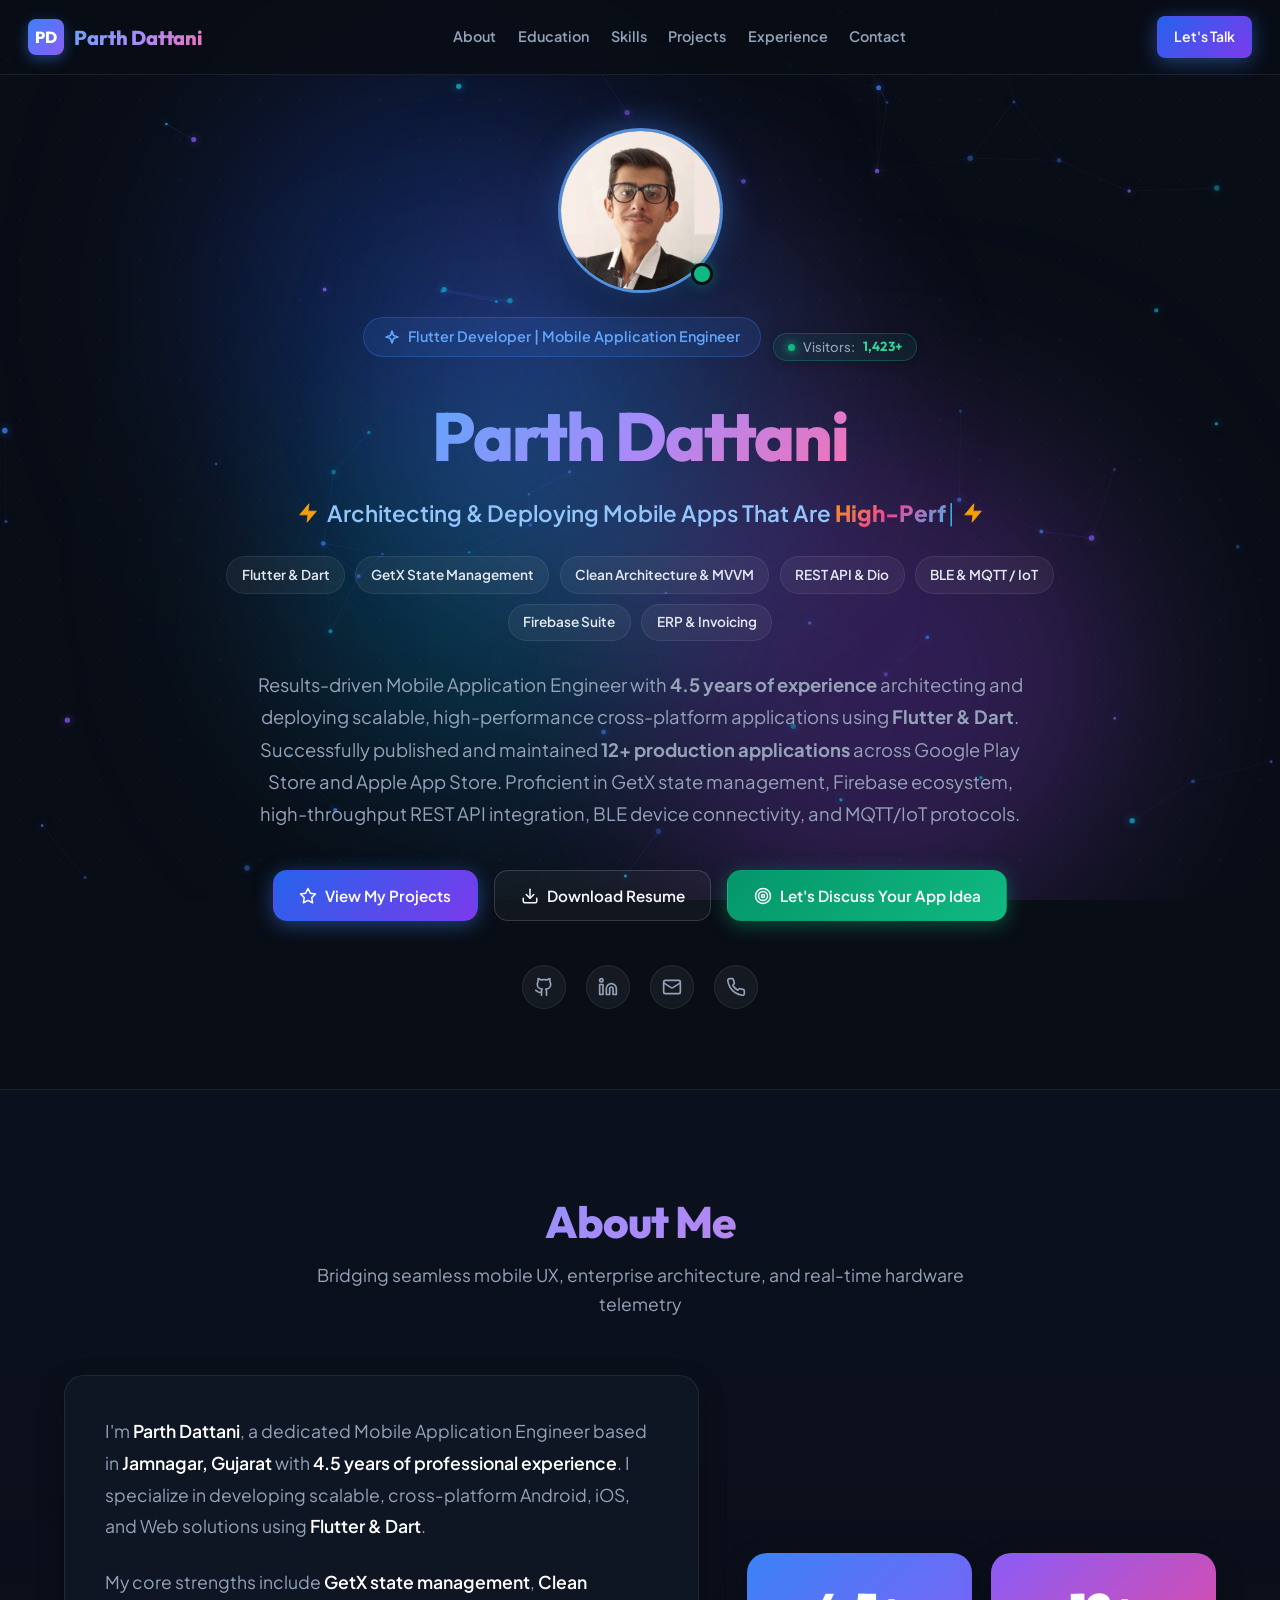
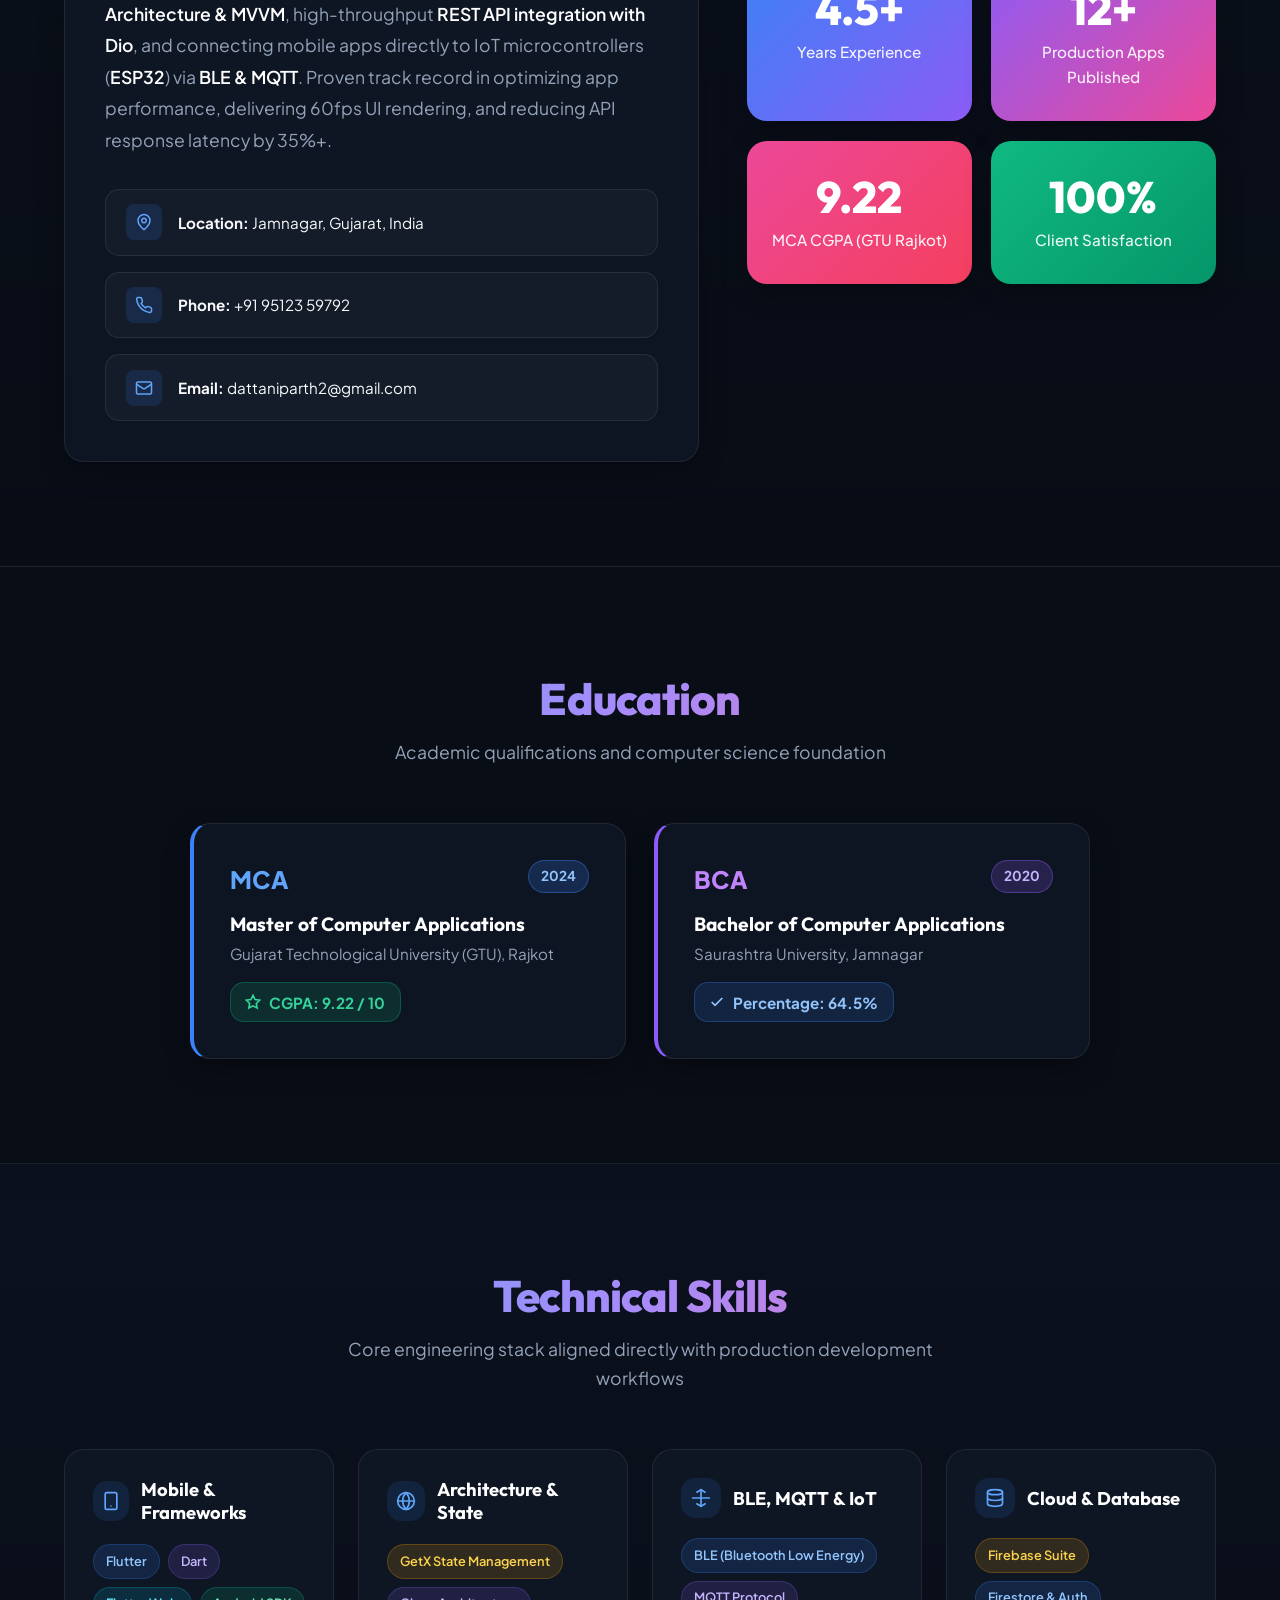
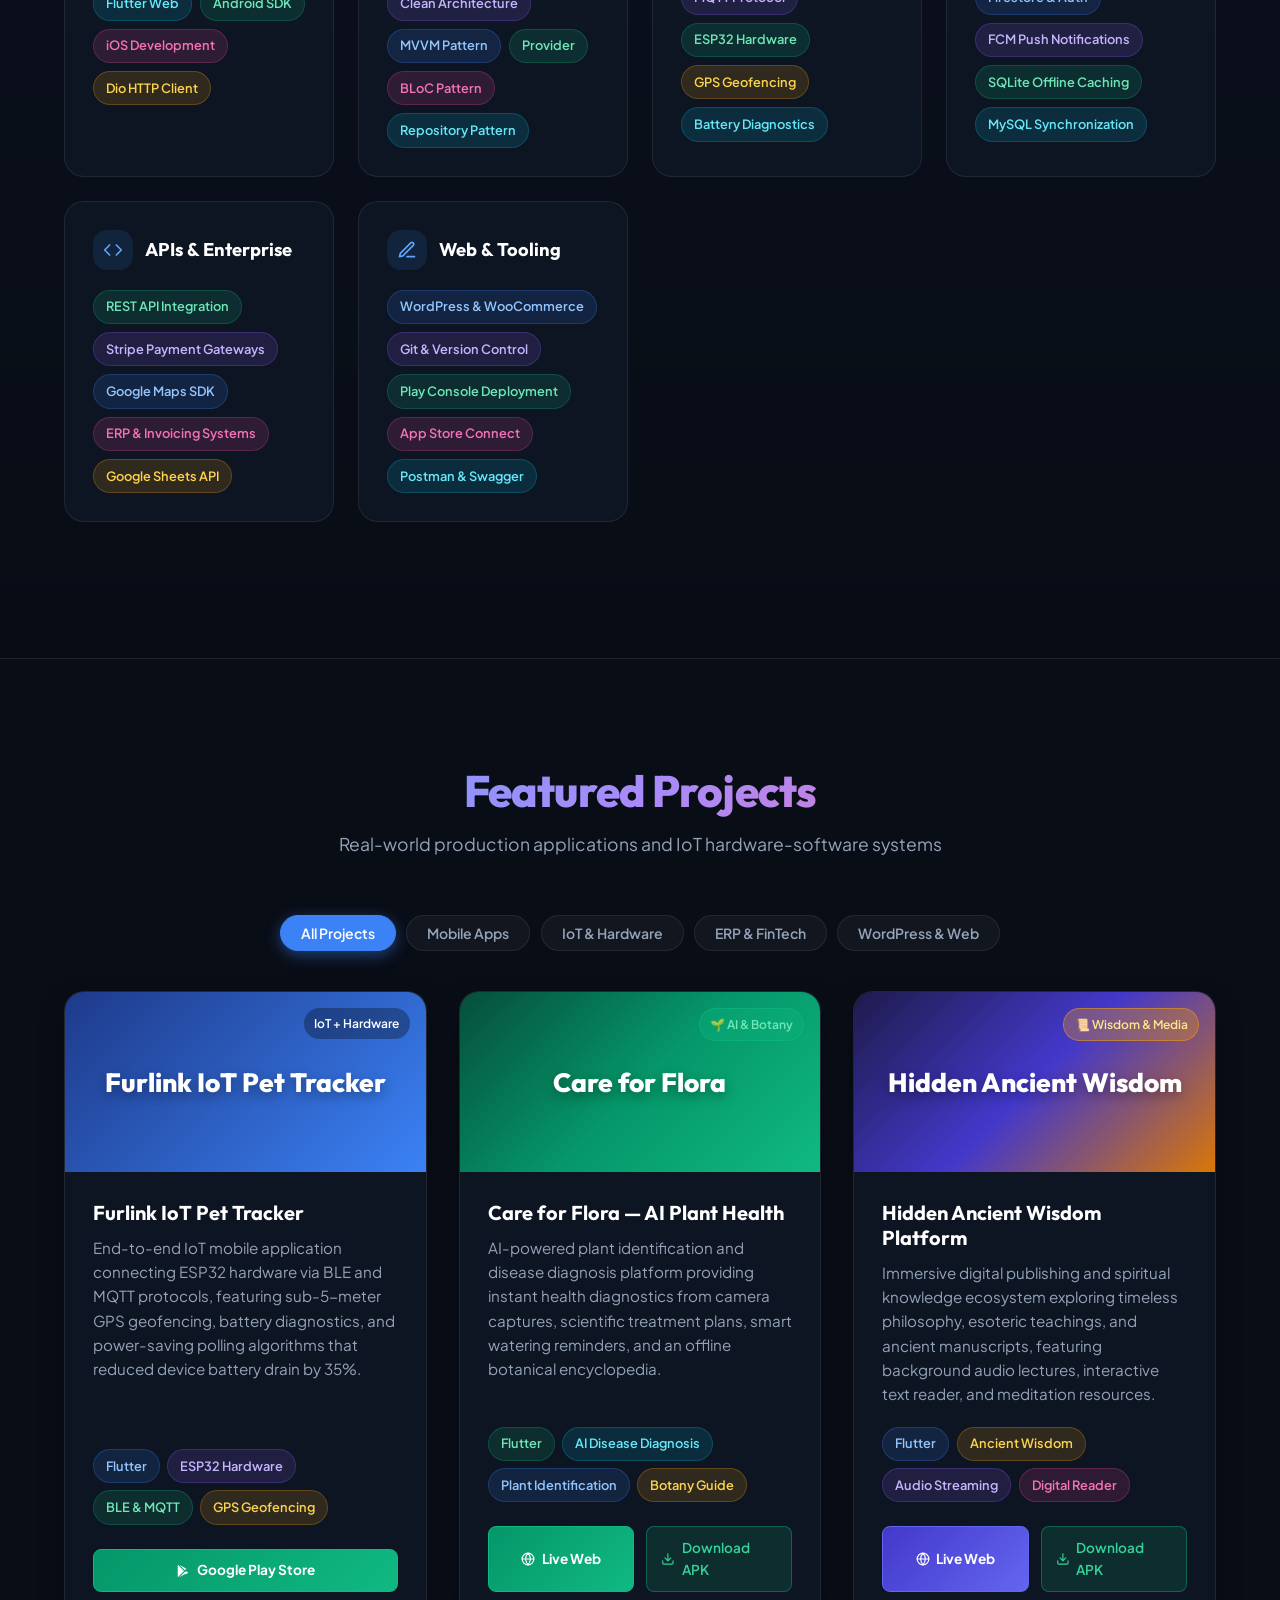
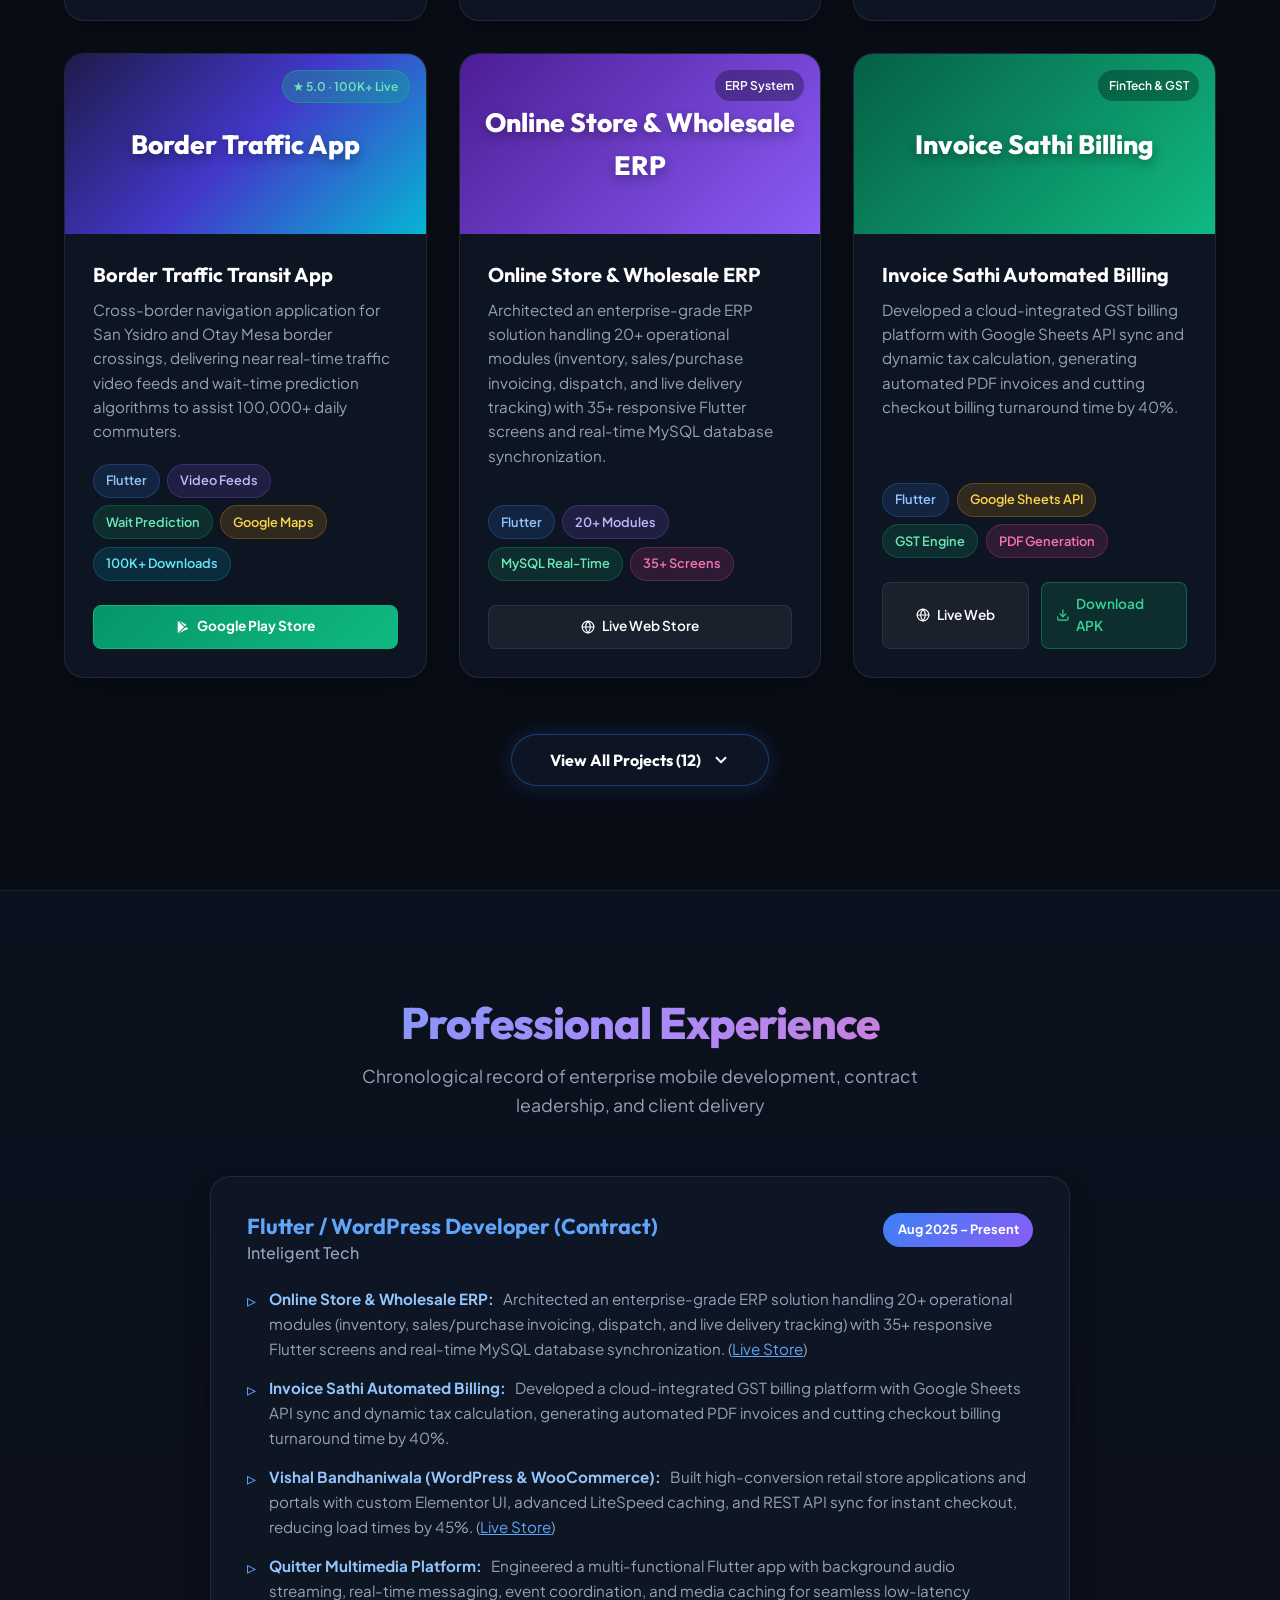
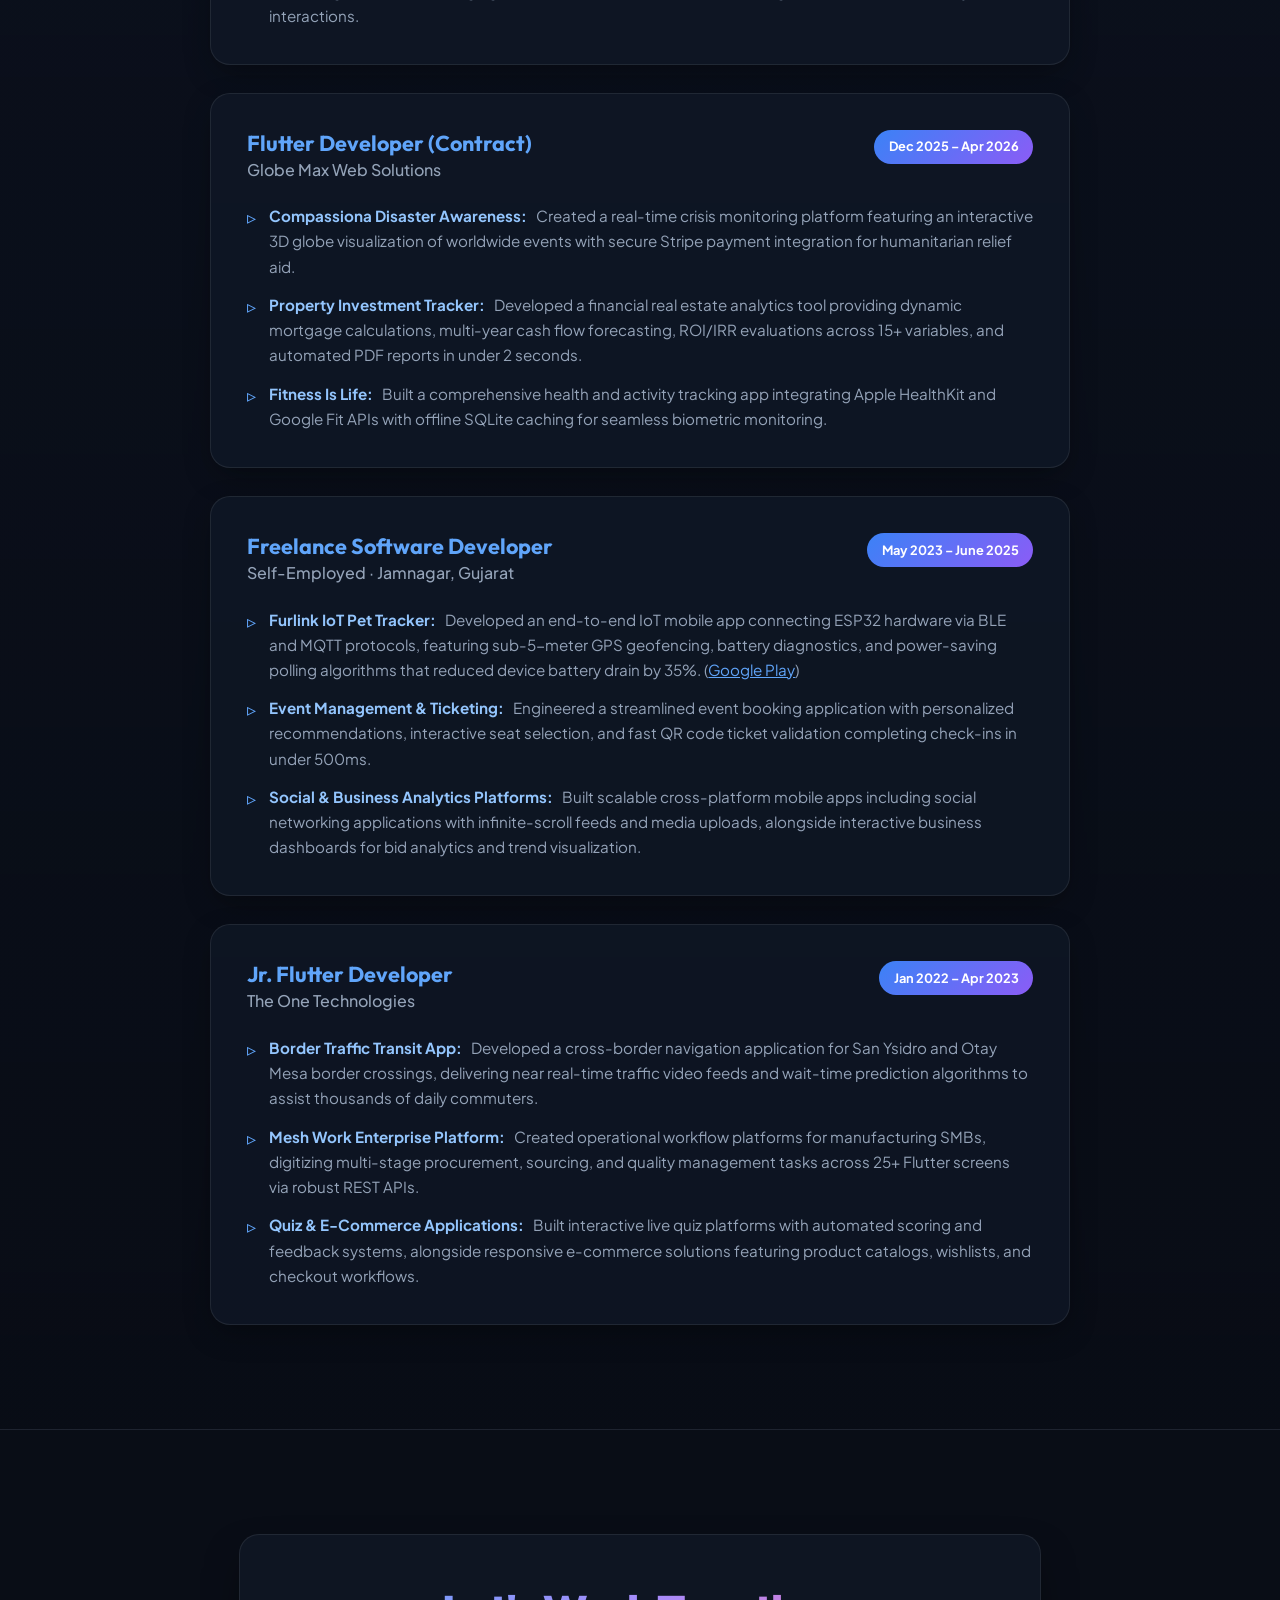
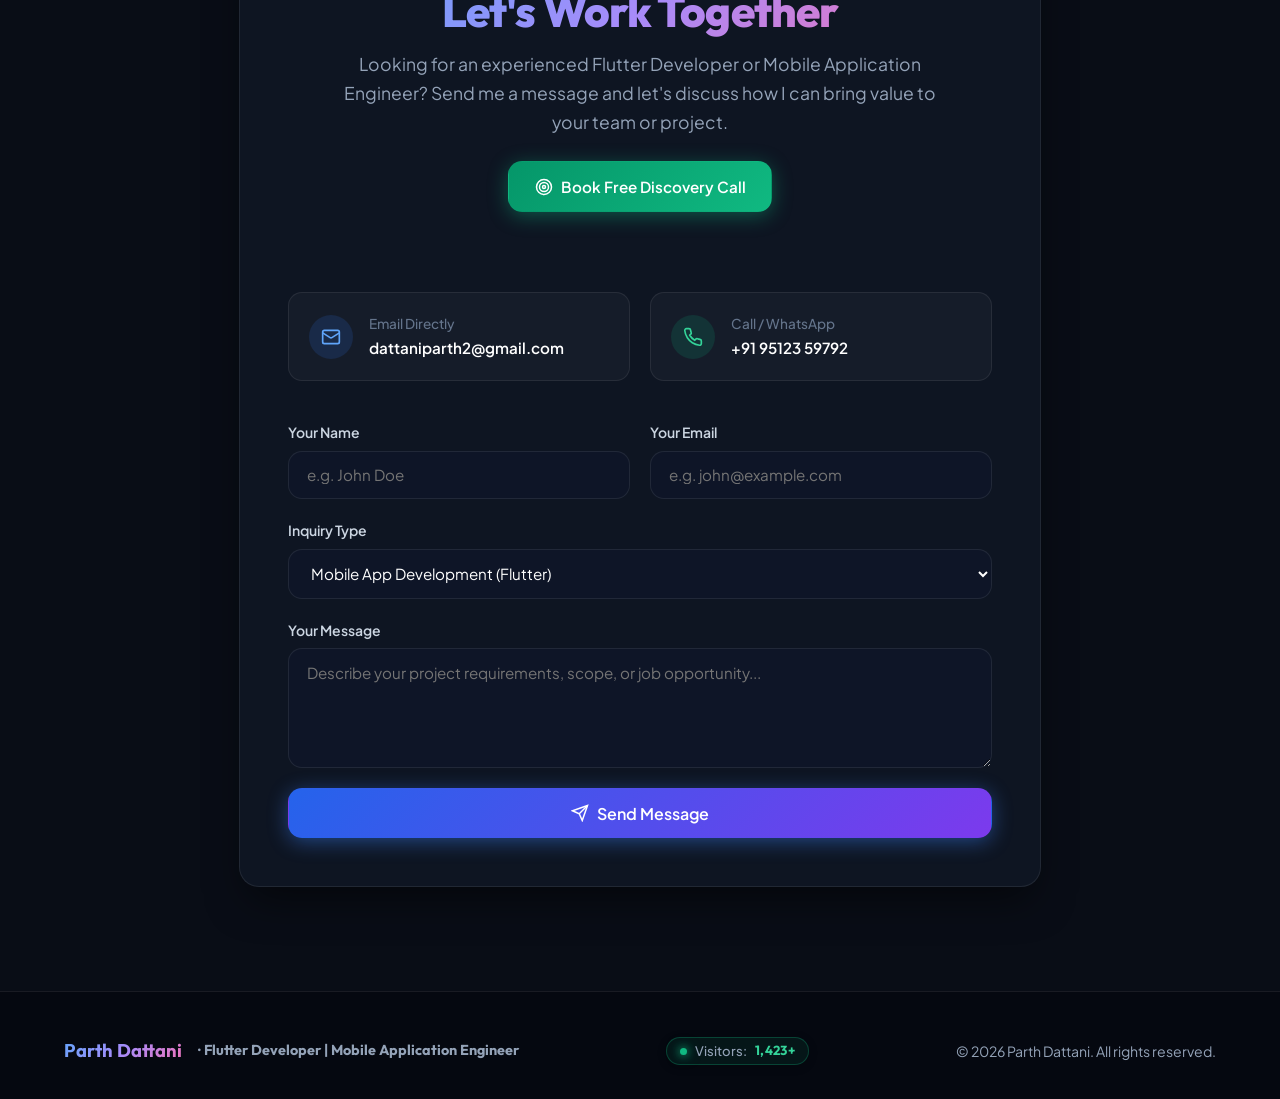
==== commit 1a763d9c: "feat(seo): add google-site-verification meta tag to index and pixelperfect" ====
--- a/index.html
+++ b/index.html
@@ -3,41 +3,42 @@
 <head>
   <meta charset="UTF-8">
   <meta name="viewport" content="width=device-width, initial-scale=1.0">
-  <title>PixelPerfect Apps | Enterprise Mobile App Development &amp; IoT Solutions Studio</title>
+  <title>Parth Dattani | Senior Flutter Developer &amp; Mobile Application Engineer | Jamnagar, India</title>
 
   <!-- Primary Meta Tags -->
-  <meta name="title" content="PixelPerfect Apps | Enterprise Mobile App Development &amp; IoT Solutions Studio">
-  <meta name="description" content="PixelPerfect Apps is an enterprise software engineering studio architecting mission-critical 60fps Flutter mobile applications, ESP32 BLE/MQTT hardware telemetry, and custom ERP cloud platforms. Guaranteed 99.8% crash-free SLAs. Based in Jamnagar, Gujarat — Delivering worldwide.">
-  <meta name="keywords" content="PixelPerfect Apps, Mobile App Development Company, Flutter App Development Agency, IoT Solutions Company, ESP32 Firmware Development, BLE GATT Development, MQTT Cloud Broker, Enterprise ERP Development, Cross-Platform Mobile Apps, App Development Jamnagar, App Development Gujarat India">
-  <meta name="author" content="PixelPerfect Apps">
+  <meta name="title" content="Parth Dattani | Senior Flutter Developer &amp; Mobile Application Engineer">
+  <meta name="description" content="Senior Mobile Application Engineer with 4.5+ years experience building 12+ production cross-platform Flutter apps, ESP32 IoT telemetry, BLE GATT, MQTT protocols, and enterprise ERP systems. Based in Jamnagar, Gujarat, India.">
+  <meta name="keywords" content="Parth Dattani, Flutter Developer, Mobile Application Engineer, Senior Flutter Developer, Flutter Developer Jamnagar, Flutter Developer Gujarat, Dart, GetX State Management, Clean Architecture, BLoC, BLE GATT, MQTT IoT, ESP32 Microcontroller, Android SDK, iOS Swift, Gujarat Technological University, GTU MCA">
+  <meta name="author" content="Parth Dattani">
   <meta name="robots" content="index, follow, max-image-preview:large, max-snippet:-1, max-video-preview:-1">
   <meta name="theme-color" content="#090d16">
+  <meta name="google-site-verification" content="NCTbNuI5qNuEPKAIJplFB040nCJ8PhMv_U3gflNBRvY" />
 
   <!-- Canonical URL -->
-  <link rel="canonical" href="https://pixelperfectapps.netlify.app/">
-
-  <!-- Favicon & Touch Icons -->
-  <link rel="icon" type="image/png" href="images/pixelperfect-logo.png">
-  <link rel="apple-touch-icon" href="images/pixelperfect-logo.png">
+  <link rel="canonical" href="https://parth-dattani.github.io/portfolio/">
+
+  <!-- Favicon & Icons -->
+  <link rel="icon" type="image/jpeg" href="images/parth-dattani.jpg">
+  <link rel="apple-touch-icon" href="images/parth-dattani.jpg">
 
   <!-- Open Graph / Facebook -->
-  <meta property="og:type" content="website">
+  <meta property="og:type" content="profile">
   <meta property="og:locale" content="en_US">
-  <meta property="og:site_name" content="PixelPerfect Apps">
-  <meta property="og:url" content="https://pixelperfectapps.netlify.app/">
-  <meta property="og:title" content="PixelPerfect Apps | Enterprise Mobile App &amp; IoT Engineering Studio">
-  <meta property="og:description" content="Architecting high-performance 60fps Flutter apps, ESP32 BLE telemetry, and enterprise cloud solutions with guaranteed SLAs.">
-  <meta property="og:image" content="https://pixelperfectapps.netlify.app/images/pixelperfect-banner.png">
-  <meta property="og:image:width" content="1200">
-  <meta property="og:image:height" content="630">
-  <meta property="og:image:alt" content="PixelPerfect Apps - Mobile App &amp; IoT Engineering Studio">
+  <meta property="og:site_name" content="Parth Dattani Portfolio">
+  <meta property="og:url" content="https://parth-dattani.github.io/portfolio/">
+  <meta property="og:title" content="Parth Dattani | Senior Flutter Developer &amp; Mobile Application Engineer">
+  <meta property="og:description" content="4.5+ Years Experience · 12+ Published Apps · 60fps Flutter, BLE &amp; IoT Systems. Delivering enterprise mobile solutions worldwide.">
+  <meta property="og:image" content="https://parth-dattani.github.io/portfolio/images/parth-dattani.jpg">
+  <meta property="og:image:width" content="800">
+  <meta property="og:image:height" content="800">
+  <meta property="og:image:alt" content="Parth Dattani - Senior Flutter Developer &amp; Mobile Engineer">
 
   <!-- Twitter / X Card -->
   <meta name="twitter:card" content="summary_large_image">
-  <meta name="twitter:url" content="https://pixelperfectapps.netlify.app/">
-  <meta name="twitter:title" content="PixelPerfect Apps | Mobile App &amp; IoT Engineering Studio">
-  <meta name="twitter:description" content="Engineering high-performance 60fps mobile applications, custom IoT hardware telemetry, and enterprise cloud ERP solutions.">
-  <meta name="twitter:image" content="https://pixelperfectapps.netlify.app/images/pixelperfect-banner.png">
+  <meta name="twitter:url" content="https://parth-dattani.github.io/portfolio/">
+  <meta name="twitter:title" content="Parth Dattani | Senior Flutter Developer &amp; Mobile Engineer">
+  <meta name="twitter:description" content="Architecting and deploying high-performance 60fps Flutter mobile apps, ESP32 firmware, and enterprise ERP systems.">
+  <meta name="twitter:image" content="https://parth-dattani.github.io/portfolio/images/parth-dattani.jpg">
 
   <!-- Local & Geo Targeting Meta Tags -->
   <meta name="geo.region" content="IN-GJ">
@@ -45,143 +46,52 @@
   <meta name="geo.position" content="22.4707;70.0577">
   <meta name="ICBM" content="22.4707, 70.0577">
 
-  <!-- JSON-LD Structured Data: ProfessionalService & Organization -->
+  <!-- JSON-LD Structured Data (Schema.org Person Markup) -->
   <script type="application/ld+json">
   {
     "@context": "https://schema.org",
-    "@type": "ProfessionalService",
-    "name": "PixelPerfect Apps",
-    "image": "https://pixelperfectapps.netlify.app/images/pixelperfect-banner.png",
-    "logo": "https://pixelperfectapps.netlify.app/images/pixelperfect-logo.png",
-    "url": "https://pixelperfectapps.netlify.app/",
+    "@type": "Person",
+    "name": "Parth Dattani",
+    "url": "https://parth-dattani.github.io/portfolio/",
+    "image": "https://parth-dattani.github.io/portfolio/images/parth-dattani.jpg",
+    "jobTitle": "Mobile Application Engineer & Senior Flutter Developer",
+    "description": "Mobile Application Engineer with 4.5+ years of experience architecting and deploying 12+ production cross-platform applications using Flutter & Dart.",
     "telephone": "+919512359792",
-    "priceRange": "$$",
+    "email": "dattaniparth2@gmail.com",
+    "worksFor": {
+      "@type": "Organization",
+      "name": "PixelPerfect Apps",
+      "url": "https://pixelperfectapps.netlify.app/"
+    },
+    "alumniOf": {
+      "@type": "EducationalOrganization",
+      "name": "Gujarat Technological University",
+      "alternateName": "GTU Rajkot"
+    },
     "address": {
       "@type": "PostalAddress",
       "addressLocality": "Jamnagar",
       "addressRegion": "Gujarat",
       "addressCountry": "India"
     },
-    "geo": {
-      "@type": "GeoCoordinates",
-      "latitude": 22.4707,
-      "longitude": 70.0577
-    },
-    "openingHoursSpecification": {
-      "@type": "OpeningHoursSpecification",
-      "dayOfWeek": [
-        "Monday",
-        "Tuesday",
-        "Wednesday",
-        "Thursday",
-        "Friday",
-        "Saturday"
-      ],
-      "opens": "09:00",
-      "closes": "20:00"
-    },
-    "founder": {
-      "@type": "Person",
-      "name": "Parth Dattani",
-      "jobTitle": "Principal Solutions Architect",
-      "url": "https://parth-dattani.github.io/portfolio/"
-    },
     "sameAs": [
       "https://github.com/Parth-Dattani",
       "https://www.linkedin.com/in/parth-dattani-1ab69a16a/",
-      "https://www.facebook.com/profile.php?id=61587304689456"
+      "https://pixelperfectapps.netlify.app/"
     ],
-    "areaServed": {
-      "@type": "AdministrativeArea",
-      "name": "Worldwide"
-    },
-    "hasOfferCatalog": {
-      "@type": "OfferCatalog",
-      "name": "Software Engineering Services",
-      "itemListElement": [
-        {
-          "@type": "Offer",
-          "itemOffered": {
-            "@type": "Service",
-            "name": "Mobile App Engineering (Flutter, iOS, Android)",
-            "description": "Cross-platform mobile app development with 60fps animations, Clean MVVM architecture, and App Store / Google Play publishing."
-          }
-        },
-        {
-          "@type": "Offer",
-          "itemOffered": {
-            "@type": "Service",
-            "name": "IoT Hardware Telemetry & Firmware (ESP32, BLE, MQTT)",
-            "description": "Custom microcontroller firmware, BLE GATT communication profiles, MQTT cloud brokers, and sub-5m GPS geofencing."
-          }
-        },
-        {
-          "@type": "Offer",
-          "itemOffered": {
-            "@type": "Service",
-            "name": "Enterprise ERP & FinTech Cloud Systems",
-            "description": "Bespoke business automation ERPs handling multi-module inventory, dispatch, real-time MySQL synchronization, and GST engines."
-          }
-        },
-        {
-          "@type": "Offer",
-          "itemOffered": {
-            "@type": "Service",
-            "name": "E-Commerce & High-Conversion Web Portals",
-            "description": "WooCommerce, WordPress, WhatsApp automated ordering engines, and LiteSpeed optimized platforms."
-          }
-        }
-      ]
-    }
-  }
-  </script>
-
-  <!-- JSON-LD Structured Data: FAQPage Rich Snippet -->
-  <script type="application/ld+json">
-  {
-    "@context": "https://schema.org",
-    "@type": "FAQPage",
-    "mainEntity": [
-      {
-        "@type": "Question",
-        "name": "What core technologies and frameworks does PixelPerfect Apps specialize in?",
-        "acceptedAnswer": {
-          "@type": "Answer",
-          "text": "We specialize in cross-platform mobile engineering using Flutter & Dart for iOS and Android, embedded firmware for ESP32 microcontrollers, Bluetooth Low Energy (BLE GATT), MQTT cloud brokers, Firebase suite, MySQL real-time databases, and WordPress/WooCommerce."
-        }
-      },
-      {
-        "@type": "Question",
-        "name": "How does your development and sprint delivery process work?",
-        "acceptedAnswer": {
-          "@type": "Answer",
-          "text": "We operate in agile 2-week sprints. Each sprint begins with agreed milestones, followed by continuous coding, peer reviews, automated unit testing, and bi-weekly live APK / TestFlight builds delivered directly to you for feedback."
-        }
-      },
-      {
-        "@type": "Question",
-        "name": "Who owns the intellectual property (IP) and source code?",
-        "acceptedAnswer": {
-          "@type": "Answer",
-          "text": "You do — 100%. Upon completion and milestone settlement, all source code, Figma design assets, database schemas, and intellectual property rights are fully transferred to your company with zero licensing fees or lock-ins."
-        }
-      },
-      {
-        "@type": "Question",
-        "name": "How do you estimate project pricing and timelines?",
-        "acceptedAnswer": {
-          "@type": "Answer",
-          "text": "We offer two models: Fixed-Price Turnkey (ideal for MVPs with well-defined scopes and milestone budgets) and Dedicated Engineering Pods (monthly capacity with daily standups and continuous PR deployments)."
-        }
-      },
-      {
-        "@type": "Question",
-        "name": "What post-launch support and SLAs do you provide?",
-        "acceptedAnswer": {
-          "@type": "Answer",
-          "text": "Every fixed project includes 30 days of complimentary post-launch warranty support. Beyond that, we provide monthly SLA retainers covering OS updates (iOS/Android major releases), Crashlytics diagnostics, database backups, security patches, and guaranteed response times."
-        }
-      }
+    "knowsAbout": [
+      "Flutter Development",
+      "Dart",
+      "Mobile Application Engineering",
+      "Internet of Things (IoT)",
+      "ESP32 Microcontrollers",
+      "Bluetooth Low Energy (BLE GATT)",
+      "MQTT Cloud Brokers",
+      "GetX State Management",
+      "Clean Architecture & MVVM",
+      "Firebase Suite",
+      "REST API & Dio",
+      "Enterprise ERP Systems"
     ]
   }
   </script>
@@ -192,10 +102,10 @@
   <link href="https://fonts.googleapis.com/css2?family=Outfit:wght@400;500;600;700;800&family=Plus+Jakarta+Sans:wght@300;400;500;600;700;800&display=swap" rel="stylesheet">
   
   <!-- Main Stylesheet -->
-  <link rel="stylesheet" href="styles.css?v=3.6">
+  <link rel="stylesheet" href="styles.css?v=2.2">
 </head>
 <body>
-  <!-- Reading Scroll Progress Bar -->
+  <!-- Reading Progress Bar (Creativestuffstudio Style) -->
   <div id="readingProgressBar" class="reading-progress-bar"></div>
 
   <!-- Dynamic Background Effects -->
@@ -211,23 +121,21 @@
   <header class="header" id="header">
     <nav class="nav container">
       <a href="#hero" class="logo">
-        <img src="images/pixelperfect-logo.png" alt="PixelPerfect Apps Logo" class="logo-img" style="width: 36px; height: 36px; border-radius: 50%; box-shadow: 0 0 14px rgba(6, 182, 212, 0.5); object-fit: cover;">
-        <span><strong style="color: #ffffff;">PixelPerfect</strong> <span style="color: #22d3ee; font-weight: 800;">Apps</span></span>
+        <span class="logo-badge">PD</span>
+        <span class="text-gradient">Parth Dattani</span>
       </a>
 
       <ul class="nav-links" id="navLinks">
-        <li><a href="#services" class="nav-link">Services</a></li>
-        <li><a href="#industries" class="nav-link">Industries</a></li>
-        <li><a href="#projects" class="nav-link">Portfolio</a></li>
-        <li><a href="#process" class="nav-link">Process</a></li>
-        <li><a href="#models" class="nav-link">Pricing</a></li>
-        <li><a href="#why-us" class="nav-link">Why Us</a></li>
-        <li><a href="#faq" class="nav-link">FAQ</a></li>
+        <li><a href="#about" class="nav-link">About</a></li>
+        <li><a href="#education" class="nav-link">Education</a></li>
+        <li><a href="#skills" class="nav-link">Skills</a></li>
+        <li><a href="#projects" class="nav-link">Projects</a></li>
+        <li><a href="#experience" class="nav-link">Experience</a></li>
         <li><a href="#contact" class="nav-link">Contact</a></li>
       </ul>
 
       <div class="nav-actions">
-        <a href="#contact" class="btn btn-primary btn-sm">Get Quote</a>
+        <a href="#contact" class="btn btn-primary btn-sm">Let's Talk</a>
         <button class="nav-toggle" id="navToggle" aria-label="Toggle Navigation Menu">
           <span></span><span></span><span></span>
         </button>
@@ -236,438 +144,312 @@
   </header>
 
   <main>
-    <!-- Hero Section (2-Column Agency Layout) -->
+    <!-- Hero Section -->
     <section class="hero-section" id="hero">
       <div class="hero-glow-1"></div>
       
-      <div class="container">
-        <div class="hero-agency-grid">
-          
-          <!-- Left Column: Agency Pitch, Trust & CTAs -->
-          <div class="hero-agency-left">
-            <div class="hero-badge-pill anim-fade-down" style="border-color: rgba(6, 182, 212, 0.35); background: rgba(6, 182, 212, 0.12); color: #22d3ee;">
-              <svg xmlns="http://www.w3.org/2000/svg" width="16" height="16" viewBox="0 0 24 24" fill="none" stroke="currentColor" stroke-width="2.5"><polygon points="13 2 3 14 12 14 11 22 21 10 12 10 13 2"></polygon></svg>
-              Enterprise Mobile &amp; IoT Engineering Studio
-            </div>
-
-            <h1 class="hero-title text-gradient anim-fade-up">
-              Engineering High-Impact Mobile Apps &amp; Smart IoT Systems That Drive <br>
-              <span class="typing-wrapper"><span class="typing-word" data-words='["Growth", "Innovation", "Market Dominance", "Enterprise Scale", "Real-World Impact"]'>Growth</span><span class="typing-cursor">|</span></span>
-            </h1>
-
-            <p class="hero-agency-lead anim-fade-up" data-delay="100">
-              We partner with high-growth startups and visionary enterprises to design, build, and deploy mission-critical software. From 60fps Flutter applications and custom ESP32/BLE hardware telemetry to enterprise ERP cloud systems — delivered with guaranteed SLAs and zero technical debt.
-            </p>
-
-            <div class="hero-bullets-grid">
-              <div class="hero-bullet-item anim-zoom-in" data-delay="150">
-                <svg class="hero-bullet-icon" width="18" height="18" viewBox="0 0 24 24" fill="none" stroke="currentColor" stroke-width="2.5"><polyline points="20 6 9 17 4 12"></polyline></svg>
-                <span><strong class="counter-number" data-counter-end="12" data-counter-suffix="+">12+</strong> Production Apps Live</span>
-              </div>
-              <div class="hero-bullet-item anim-zoom-in" data-delay="200">
-                <svg class="hero-bullet-icon" width="18" height="18" viewBox="0 0 24 24" fill="none" stroke="currentColor" stroke-width="2.5"><polyline points="20 6 9 17 4 12"></polyline></svg>
-                <span><strong class="counter-number" data-counter-end="99.8" data-counter-decimals="1" data-counter-suffix="%">99.8%</strong> Crash-Free SLA Guarantee</span>
-              </div>
-              <div class="hero-bullet-item anim-zoom-in" data-delay="250">
-                <svg class="hero-bullet-icon" width="18" height="18" viewBox="0 0 24 24" fill="none" stroke="currentColor" stroke-width="2.5"><polyline points="20 6 9 17 4 12"></polyline></svg>
-                <span>Sub-5m GPS &amp; BLE Telemetry</span>
-              </div>
-              <div class="hero-bullet-item anim-zoom-in" data-delay="300">
-                <svg class="hero-bullet-icon" width="18" height="18" viewBox="0 0 24 24" fill="none" stroke="currentColor" stroke-width="2.5"><polyline points="20 6 9 17 4 12"></polyline></svg>
-                <span><strong class="counter-number" data-counter-end="100" data-counter-suffix="%">100%</strong> On-Time Milestone Delivery</span>
-              </div>
-            </div>
-
-            <div class="hero-buttons">
-              <a href="#contact" class="btn btn-primary">
-                <svg xmlns="http://www.w3.org/2000/svg" width="18" height="18" viewBox="0 0 24 24" fill="none" stroke="currentColor" stroke-width="2"><circle cx="12" cy="12" r="10"></circle><circle cx="12" cy="12" r="6"></circle><circle cx="12" cy="12" r="2"></circle></svg>
-                Request Free Proposal
-              </a>
-              <a href="#projects" class="btn btn-outline">
-                <svg xmlns="http://www.w3.org/2000/svg" width="18" height="18" viewBox="0 0 24 24" fill="none" stroke="currentColor" stroke-width="2"><polygon points="12 2 15.09 8.26 22 9.27 17 14.14 18.18 21.02 12 17.77 5.82 21.02 7 14.14 2 9.27 8.91 8.26 12 2"></polygon></svg>
-                Explore Case Studies
-              </a>
-              <a href="https://drive.google.com/file/d/1WzyoeDDawLvLskoEjIEJ572R3XtesWFU/view?usp=sharing" target="_blank" rel="noopener noreferrer" class="btn btn-outline" id="resumeBtn">
-                <svg xmlns="http://www.w3.org/2000/svg" width="18" height="18" viewBox="0 0 24 24" fill="none" stroke="currentColor" stroke-width="2"><path d="M21 15v4a2 2 0 0 1-2 2H5a2 2 0 0 1-2-2v-4"></path><polyline points="7 10 12 15 17 10"></polyline><line x1="12" x2="12" y1="15" y2="3"></line></svg>
-                Studio Deck / CV
-              </a>
-            </div>
-
-            <div class="hero-trust-bar">
-              <div class="hero-trust-rating">
-                <span>★★★★★</span>
-                <strong style="color: #ffffff;">4.9/5 Rating</strong>
-              </div>
-              <span>·</span>
-              <span>Directed by <strong>Parth Dattani (MCA GTU 9.22 CGPA)</strong></span>
-              <span>·</span>
-              <div class="visitor-counter-pill" title="Visitors Counter">
-                <span class="visitor-pulse-dot"></span>
-                <span class="visitor-label">Visitors:</span>
-                <strong class="visitor-number visitor-count-val" id="heroVisitorCount">1,422+</strong>
-              </div>
-            </div>
-          </div>
-
-          <!-- Right Column: Interactive Studio Tech Console -->
-          <div class="hero-agency-right anim-slide-right" data-delay="150">
-            <div class="agency-tech-console">
-              <div class="console-header">
-                <div class="console-dots">
-                  <span class="console-dot console-dot-red"></span>
-                  <span class="console-dot console-dot-yellow"></span>
-                  <span class="console-dot console-dot-green"></span>
-                </div>
-                <span class="console-title">pixelperfect-core-v3.4 [LIVE]</span>
-                <span class="console-status-badge">
-                  <span class="console-status-dot"></span>
-                  Node Active
-                </span>
-              </div>
-
-              <div class="console-body">
-                <!-- Live Telemetry Monitor -->
-                <div class="telemetry-grid">
-                  <div class="telemetry-box">
-                    <span class="telemetry-label" id="telemetryLabel1">Render Engine</span>
-                    <span class="telemetry-val cyan" id="telemetryFps">60.0 FPS</span>
-                  </div>
-                  <div class="telemetry-box">
-                    <span class="telemetry-label" id="telemetryLabel2">BLE / MQTT Latency</span>
-                    <span class="telemetry-val green" id="telemetryLatency">12ms</span>
-                  </div>
-                  <div class="telemetry-box">
-                    <span class="telemetry-label" id="telemetryLabel3">GPS Geofence</span>
-                    <span class="telemetry-val amber" id="telemetryGps">&lt; 3.8m Lock</span>
-                  </div>
-                  <div class="telemetry-box">
-                    <span class="telemetry-label" id="telemetryLabel4">Heap Memory</span>
-                    <span class="telemetry-val purple" id="telemetryRam">&lt; 39MB Peak</span>
-                  </div>
-                </div>
-
-                <!-- Interactive Switcher Tabs -->
-                <div class="console-tabs">
-                  <button class="console-tab-btn active" data-tab="tab-furlink">📱 Furlink IoT</button>
-                  <button class="console-tab-btn" data-tab="tab-erp">🏢 Wholesale ERP</button>
-                  <button class="console-tab-btn" data-tab="tab-gst">💳 GST Invoicing</button>
-                  <button class="console-tab-btn" data-tab="tab-ecom">🛒 E-Commerce</button>
-                </div>
-
-                <!-- Tab 1: Furlink IoT -->
-                <div class="console-tab-content" id="tab-furlink">
-                  <div class="console-tab-title">
-                    <span>🐾 Furlink IoT Smart Pet Tracker</span>
-                  </div>
-                  <p class="console-tab-desc">
-                    Real-time ESP32 hardware telemetry stream via BLE GATT &amp; MQTT protocols. Low-power polling algorithm reduced device battery consumption by 35%.
-                  </p>
-                  <div class="console-tab-stack">
-                    <span>Flutter 3.x</span>
-                    <span>ESP32 C/C++</span>
-                    <span>BLE GATT</span>
-                    <span>MQTT Broker</span>
-                    <span>Google Play Live</span>
-                  </div>
-                </div>
-
-                <!-- Tab 2: Wholesale ERP -->
-                <div class="console-tab-content" id="tab-erp" style="display: none;">
-                  <div class="console-tab-title">
-                    <span>🏢 Shree Momai Enterprise Wholesale ERP</span>
-                  </div>
-                  <p class="console-tab-desc">
-                    Enterprise ERP managing 20+ operational modules (sales/purchase, dispatch, inventory) with 35+ responsive Flutter screens and real-time MySQL synchronization.
-                  </p>
-                  <div class="console-tab-stack">
-                    <span>Flutter Web &amp; App</span>
-                    <span>MySQL Real-Time</span>
-                    <span>20+ Modules</span>
-                    <span>Driver GPS Track</span>
-                  </div>
-                </div>
-
-                <!-- Tab 3: GST Invoicing -->
-                <div class="console-tab-content" id="tab-gst" style="display: none;">
-                  <div class="console-tab-title">
-                    <span>💳 Invoice Sathi Cloud GST Billing</span>
-                  </div>
-                  <p class="console-tab-desc">
-                    Automated taxation engine with Google Sheets API synchronization and instant dynamic PDF invoice generation in &lt;1.8 seconds.
-                  </p>
-                  <div class="console-tab-stack">
-                    <span>Flutter Clean MVVM</span>
-                    <span>Google Sheets API</span>
-                    <span>PDF Engine</span>
-                    <span>40% Time Saved</span>
-                  </div>
-                </div>
-
-                <!-- Tab 4: E-Commerce -->
-                <div class="console-tab-content" id="tab-ecom" style="display: none;">
-                  <div class="console-tab-title">
-                    <span>👗 Vishal Bandhaniwala Luxury E-Commerce</span>
-                  </div>
-                  <p class="console-tab-desc">
-                    High-conversion ethnic fashion store with custom variations, automated WhatsApp order routing, and LiteSpeed caching.
-                  </p>
-                  <div class="console-tab-stack">
-                    <span>WordPress</span>
-                    <span>WooCommerce</span>
-                    <span>WhatsApp Engine</span>
-                    <span>Payment Gateway</span>
-                  </div>
-                </div>
-              </div>
-            </div>
-          </div>
-
+      <div class="container hero-content">
+        <!-- Avatar with Status Indicator -->
+        <div class="hero-avatar-wrapper anim-zoom-in">
+          <div class="hero-avatar">
+            <img src="images/parth-dattani.jpg" alt="Parth Dattani - Flutter Developer &amp; Mobile Application Engineer" class="hero-avatar-img">
+          </div>
+          <div class="status-indicator" title="Available for Contract &amp; Full-time Roles"></div>
+        </div>
+
+        <div class="hero-badges-group anim-fade-down" data-delay="100">
+          <div class="hero-badge-pill">
+            <svg xmlns="http://www.w3.org/2000/svg" width="16" height="16" viewBox="0 0 24 24" fill="none" stroke="currentColor" stroke-width="2.5" stroke-linecap="round" stroke-linejoin="round"><path d="m12 3-1.912 5.813a2 2 0 0 1-1.275 1.275L3 12l5.813 1.912a2 2 0 0 1 1.275 1.275L12 21l1.912-5.813a2 2 0 0 1 1.275-1.275L21 12l-5.813-1.912a2 2 0 0 1-1.275-1.275L12 3Z"/></svg>
+            Flutter Developer | Mobile Application Engineer
+          </div>
+          <div class="visitor-counter-pill" title="Visitors Counter">
+            <span class="visitor-pulse-dot"></span>
+            <span class="visitor-label">Visitors:</span>
+            <strong class="visitor-number visitor-count-val" id="heroVisitorCount">1,422+</strong>
+          </div>
+        </div>
+
+        <h1 class="hero-title text-gradient anim-fade-up">
+          Parth Dattani
+        </h1>
+
+        <!-- Creative Stuff Studio Inspired Animated Typing Headline -->
+        <div class="hero-tagline anim-fade-up" data-delay="150">
+          <svg xmlns="http://www.w3.org/2000/svg" width="22" height="22" viewBox="0 0 24 24" fill="#f59e0b" stroke="#f59e0b" stroke-width="1"><polygon points="13 2 3 14 12 14 11 22 21 10 12 10 13 2"></polygon></svg>
+          <span>Architecting &amp; Deploying Mobile Apps That Are <span class="typing-wrapper"><span class="typing-word" data-words='["Scalable", "High-Performance", "60 FPS Smooth", "Pixel-Perfect", "Production-Ready"]'>Scalable</span><span class="typing-cursor">|</span></span></span>
+          <svg xmlns="http://www.w3.org/2000/svg" width="22" height="22" viewBox="0 0 24 24" fill="#f59e0b" stroke="#f59e0b" stroke-width="1"><polygon points="13 2 3 14 12 14 11 22 21 10 12 10 13 2"></polygon></svg>
+        </div>
+
+        <div class="hero-skills-row">
+          <span class="skill-tag">Flutter &amp; Dart</span>
+          <span class="skill-tag">GetX State Management</span>
+          <span class="skill-tag">Clean Architecture &amp; MVVM</span>
+          <span class="skill-tag">REST API &amp; Dio</span>
+          <span class="skill-tag">BLE &amp; MQTT / IoT</span>
+          <span class="skill-tag">Firebase Suite</span>
+          <span class="skill-tag">ERP &amp; Invoicing</span>
+        </div>
+
+        <p class="hero-desc">
+          Results-driven Mobile Application Engineer with <strong>4.5 years of experience</strong> architecting and deploying scalable, high-performance cross-platform applications using <strong>Flutter &amp; Dart</strong>. Successfully published and maintained <strong>12+ production applications</strong> across Google Play Store and Apple App Store. Proficient in GetX state management, Firebase ecosystem, high-throughput REST API integration, BLE device connectivity, and MQTT/IoT protocols.
+        </p>
+
+        <div class="hero-buttons">
+          <a href="#projects" class="btn btn-primary">
+            <svg xmlns="http://www.w3.org/2000/svg" width="18" height="18" viewBox="0 0 24 24" fill="none" stroke="currentColor" stroke-width="2" stroke-linecap="round" stroke-linejoin="round"><polygon points="12 2 15.09 8.26 22 9.27 17 14.14 18.18 21.02 12 17.77 5.82 21.02 7 14.14 2 9.27 8.91 8.26 12 2"></polygon></svg>
+            View My Projects
+          </a>
+          <a href="https://drive.google.com/file/d/1WzyoeDDawLvLskoEjIEJ572R3XtesWFU/view?usp=sharing" target="_blank" rel="noopener noreferrer" class="btn btn-outline" id="resumeBtn">
+            <svg xmlns="http://www.w3.org/2000/svg" width="18" height="18" viewBox="0 0 24 24" fill="none" stroke="currentColor" stroke-width="2" stroke-linecap="round" stroke-linejoin="round"><path d="M21 15v4a2 2 0 0 1-2 2H5a2 2 0 0 1-2-2v-4"></path><polyline points="7 10 12 15 17 10"></polyline><line x1="12" x2="12" y1="15" y2="3"></line></svg>
+            Download Resume
+          </a>
+          <a href="#contact" class="btn btn-success" id="openDiscoveryBtn">
+            <svg xmlns="http://www.w3.org/2000/svg" width="18" height="18" viewBox="0 0 24 24" fill="none" stroke="currentColor" stroke-width="2" stroke-linecap="round" stroke-linejoin="round"><circle cx="12" cy="12" r="10"></circle><circle cx="12" cy="12" r="6"></circle><circle cx="12" cy="12" r="2"></circle></svg>
+            Let's Discuss Your App Idea
+          </a>
+        </div>
+
+        <div class="hero-socials">
+          <a href="https://github.com/Parth-Dattani" target="_blank" rel="noopener noreferrer" class="social-icon-btn" aria-label="GitHub">
+            <svg xmlns="http://www.w3.org/2000/svg" width="20" height="20" viewBox="0 0 24 24" fill="none" stroke="currentColor" stroke-width="2" stroke-linecap="round" stroke-linejoin="round"><path d="M15 22v-4a4.8 4.8 0 0 0-1-3.5c3 0 6-2 6-5.5.08-1.25-.27-2.48-1-3.5.28-1.15.28-2.35 0-3.5 0 0-1 0-3 1.5-2.64-.5-5.36-.5-8 0C6 2 5 2 5 2c-.3 1.15-.3 2.35 0 3.5A5.403 5.403 0 0 0 4 9c0 3.5 3 5.5 6 5.5-.39.49-.68 1.05-.85 1.65-.17.6-.22 1.23-.15 1.85v4"></path><path d="M9 18c-4.51 2-5-2-7-2"></path></svg>
+          </a>
+          <a href="https://www.linkedin.com/in/parth-dattani-1ab69a16a/" target="_blank" rel="noopener noreferrer" class="social-icon-btn" aria-label="LinkedIn">
+            <svg xmlns="http://www.w3.org/2000/svg" width="20" height="20" viewBox="0 0 24 24" fill="none" stroke="currentColor" stroke-width="2" stroke-linecap="round" stroke-linejoin="round"><path d="M16 8a6 6 0 0 1 6 6v7h-4v-7a2 2 0 0 0-2-2 2 2 0 0 0-2 2v7h-4v-7a6 6 0 0 1 6-6z"></path><rect width="4" height="12" x="2" y="9"></rect><circle cx="4" cy="4" r="2"></circle></svg>
+          </a>
+          <a href="mailto:dattaniparth2@gmail.com" class="social-icon-btn" aria-label="Email">
+            <svg xmlns="http://www.w3.org/2000/svg" width="20" height="20" viewBox="0 0 24 24" fill="none" stroke="currentColor" stroke-width="2" stroke-linecap="round" stroke-linejoin="round"><rect width="20" height="16" x="2" y="4" rx="2"></rect><path d="m22 7-8.97 5.7a1.94 1.94 0 0 1-2.06 0L2 7"></path></svg>
+          </a>
+          <a href="tel:+919512359792" class="social-icon-btn" aria-label="Phone">
+            <svg xmlns="http://www.w3.org/2000/svg" width="20" height="20" viewBox="0 0 24 24" fill="none" stroke="currentColor" stroke-width="2" stroke-linecap="round" stroke-linejoin="round"><path d="M22 16.92v3a2 2 0 0 1-2.18 2 19.79 19.79 0 0 1-8.63-3.07 19.5 19.5 0 0 1-6-6 19.79 19.79 0 0 1-3.07-8.67A2 2 0 0 1 4.11 2h3a2 2 0 0 1 2 1.72 12.84 12.84 0 0 0 .7 2.81 2 2 0 0 1-.45 2.11L8.09 9.91a16 16 0 0 0 6 6l1.27-1.27a2 2 0 0 1 2.11-.45 12.84 12.84 0 0 0 2.81.7A2 2 0 0 1 22 16.92z"></path></svg>
+          </a>
         </div>
       </div>
     </section>
 
-    <!-- Infinite Tech & Frameworks Marquee Slider -->
-    <section class="tech-marquee-section">
-      <div class="tech-marquee-wrapper">
-        <div class="tech-marquee-track">
-          <div class="marquee-badge"><span>💙 Flutter 3.x</span></div>
-          <div class="marquee-badge"><span>🎯 Dart</span></div>
-          <div class="marquee-badge"><span>🍏 iOS Native (Swift)</span></div>
-          <div class="marquee-badge"><span>🤖 Android SDK (Kotlin)</span></div>
-          <div class="marquee-badge"><span>⚡ ESP32 Microcontrollers</span></div>
-          <div class="marquee-badge"><span>📡 BLE GATT Profiles</span></div>
-          <div class="marquee-badge"><span>🛰️ MQTT Cloud Brokers</span></div>
-          <div class="marquee-badge"><span>🔥 Firebase Suite</span></div>
-          <div class="marquee-badge"><span>☁️ AWS Cloud</span></div>
-          <div class="marquee-badge"><span>🐬 MySQL &amp; PostgreSQL</span></div>
-          <div class="marquee-badge"><span>💾 SQLite Offline First</span></div>
-          <div class="marquee-badge"><span>💳 Stripe &amp; Gateways</span></div>
-          <div class="marquee-badge"><span>🛒 WordPress &amp; WooCommerce</span></div>
-          <div class="marquee-badge"><span>🎨 Figma Design Systems</span></div>
-          <div class="marquee-badge"><span>🔄 Git CI/CD Pipelines</span></div>
-          
-          <!-- Duplicate for Seamless Infinite Scrolling -->
-          <div class="marquee-badge"><span>💙 Flutter 3.x</span></div>
-          <div class="marquee-badge"><span>🎯 Dart</span></div>
-          <div class="marquee-badge"><span>🍏 iOS Native (Swift)</span></div>
-          <div class="marquee-badge"><span>🤖 Android SDK (Kotlin)</span></div>
-          <div class="marquee-badge"><span>⚡ ESP32 Microcontrollers</span></div>
-          <div class="marquee-badge"><span>📡 BLE GATT Profiles</span></div>
-          <div class="marquee-badge"><span>🛰️ MQTT Cloud Brokers</span></div>
-          <div class="marquee-badge"><span>🔥 Firebase Suite</span></div>
-          <div class="marquee-badge"><span>☁️ AWS Cloud</span></div>
-          <div class="marquee-badge"><span>🐬 MySQL &amp; PostgreSQL</span></div>
-          <div class="marquee-badge"><span>💾 SQLite Offline First</span></div>
-          <div class="marquee-badge"><span>💳 Stripe &amp; Gateways</span></div>
-          <div class="marquee-badge"><span>🛒 WordPress &amp; WooCommerce</span></div>
-          <div class="marquee-badge"><span>🎨 Figma Design Systems</span></div>
-          <div class="marquee-badge"><span>🔄 Git CI/CD Pipelines</span></div>
+    <!-- About Me Section -->
+    <section class="section section-alt" id="about">
+      <div class="container">
+        <div class="section-header anim-fade-up">
+          <h2 class="section-title text-gradient">About Me</h2>
+          <p class="section-subtitle">Bridging seamless mobile UX, enterprise architecture, and real-time hardware telemetry</p>
+        </div>
+
+        <div class="about-grid">
+          <div class="about-bio-card glass-panel">
+            <p class="about-text">
+              I'm <strong>Parth Dattani</strong>, a dedicated Mobile Application Engineer based in <strong>Jamnagar, Gujarat</strong> with <strong>4.5 years of professional experience</strong>. I specialize in developing scalable, cross-platform Android, iOS, and Web solutions using <strong>Flutter &amp; Dart</strong>.
+            </p>
+            <p class="about-text">
+              My core strengths include <strong>GetX state management</strong>, <strong>Clean Architecture &amp; MVVM</strong>, high-throughput <strong>REST API integration with Dio</strong>, and connecting mobile apps directly to IoT microcontrollers (<strong>ESP32</strong>) via <strong>BLE &amp; MQTT</strong>. Proven track record in optimizing app performance, delivering 60fps UI rendering, and reducing API response latency by 35%+.
+            </p>
+
+            <div class="about-info-list">
+              <div class="about-info-item">
+                <div class="about-info-icon">
+                  <svg xmlns="http://www.w3.org/2000/svg" width="18" height="18" viewBox="0 0 24 24" fill="none" stroke="currentColor" stroke-width="2" stroke-linecap="round" stroke-linejoin="round"><path d="M20 10c0 4.993-5.539 10.193-7.399 11.799a1 1 0 0 1-1.202 0C9.539 20.193 4 14.993 4 10a8 8 0 0 1 16 0"></path><circle cx="12" cy="10" r="3"></circle></svg>
+                </div>
+                <span><strong>Location:</strong> Jamnagar, Gujarat, India</span>
+              </div>
+              <div class="about-info-item">
+                <div class="about-info-icon">
+                  <svg xmlns="http://www.w3.org/2000/svg" width="18" height="18" viewBox="0 0 24 24" fill="none" stroke="currentColor" stroke-width="2" stroke-linecap="round" stroke-linejoin="round"><path d="M22 16.92v3a2 2 0 0 1-2.18 2 19.79 19.79 0 0 1-8.63-3.07 19.5 19.5 0 0 1-6-6 19.79 19.79 0 0 1-3.07-8.67A2 2 0 0 1 4.11 2h3a2 2 0 0 1 2 1.72 12.84 12.84 0 0 0 .7 2.81 2 2 0 0 1-.45 2.11L8.09 9.91a16 16 0 0 0 6 6l1.27-1.27a2 2 0 0 1 2.11-.45 12.84 12.84 0 0 0 2.81.7A2 2 0 0 1 22 16.92z"></path></svg>
+                </div>
+                <span><strong>Phone:</strong> +91 95123 59792</span>
+              </div>
+              <div class="about-info-item">
+                <div class="about-info-icon">
+                  <svg xmlns="http://www.w3.org/2000/svg" width="18" height="18" viewBox="0 0 24 24" fill="none" stroke="currentColor" stroke-width="2" stroke-linecap="round" stroke-linejoin="round"><rect width="20" height="16" x="2" y="4" rx="2"></rect><path d="m22 7-8.97 5.7a1.94 1.94 0 0 1-2.06 0L2 7"></path></svg>
+                </div>
+                <span><strong>Email:</strong> dattaniparth2@gmail.com</span>
+              </div>
+            </div>
+          </div>
+
+          <!-- 4 Gradient Stat Cards with Animated Counter Roll -->
+          <div class="stats-grid">
+            <div class="stat-card stat-card-1 anim-zoom-in" data-delay="100">
+              <div class="stat-number" data-counter-end="4.5" data-counter-decimals="1" data-counter-suffix="+">4.5+</div>
+              <div class="stat-label">Years Experience</div>
+            </div>
+            <div class="stat-card stat-card-2 anim-zoom-in" data-delay="200">
+              <div class="stat-number" data-counter-end="12" data-counter-decimals="0" data-counter-suffix="+">12+</div>
+              <div class="stat-label">Production Apps Published</div>
+            </div>
+            <div class="stat-card stat-card-3 anim-zoom-in" data-delay="300">
+              <div class="stat-number" data-counter-end="9.22" data-counter-decimals="2">9.22</div>
+              <div class="stat-label">MCA CGPA (GTU Rajkot)</div>
+            </div>
+            <div class="stat-card stat-card-4 anim-zoom-in" data-delay="400">
+              <div class="stat-number" data-counter-end="100" data-counter-decimals="0" data-counter-suffix="%">100%</div>
+              <div class="stat-label">Client Satisfaction</div>
+            </div>
+          </div>
         </div>
       </div>
     </section>
 
-    <!-- Company Trust Metrics Grid -->
-    <section class="section" style="padding: 3.5rem 0 3.5rem;">
+    <!-- Education Section -->
+    <section class="section" id="education">
       <div class="container">
-        <div class="stats-grid">
-          <div class="stat-card stat-card-1 anim-zoom-in" data-delay="100">
-            <div class="stat-number" data-counter-end="12" data-counter-decimals="0" data-counter-suffix="+">12+</div>
-            <div class="stat-label">Production Apps Published</div>
-          </div>
-          <div class="stat-card stat-card-2 anim-zoom-in" data-delay="200">
-            <div class="stat-number" data-counter-end="4.5" data-counter-decimals="1" data-counter-suffix="+">4.5+</div>
-            <div class="stat-label">Years Engineering Craftsmanship</div>
-          </div>
-          <div class="stat-card stat-card-3 anim-zoom-in" data-delay="300">
-            <div class="stat-number" data-counter-end="99.8" data-counter-decimals="1" data-counter-suffix="%">99.8%</div>
-            <div class="stat-label">Crash-Free Performance SLA</div>
-          </div>
-          <div class="stat-card stat-card-4 anim-zoom-in" data-delay="400">
-            <div class="stat-number" data-counter-end="100" data-counter-decimals="0" data-counter-suffix="%">100%</div>
-            <div class="stat-label">Code &amp; IP Ownership Transfer</div>
+        <div class="section-header anim-fade-up">
+          <h2 class="section-title text-gradient">Education</h2>
+          <p class="section-subtitle">Academic qualifications and computer science foundation</p>
+        </div>
+
+        <div style="display: grid; grid-template-columns: repeat(auto-fit, minmax(320px, 1fr)); gap: 1.75rem; max-width: 900px; margin: 0 auto;">
+          <!-- MCA -->
+          <div class="glass-panel" style="padding: 2.25rem; border-left: 4px solid var(--primary); position: relative;">
+            <div style="display: flex; justify-content: space-between; align-items: flex-start; margin-bottom: 0.75rem;">
+              <span style="font-size: 1.5rem; font-weight: 800; color: #60a5fa;">MCA</span>
+              <span style="background: rgba(59, 130, 246, 0.2); border: 1px solid rgba(59, 130, 246, 0.4); color: #93c5fd; padding: 0.25rem 0.75rem; border-radius: var(--radius-full); font-size: 0.85rem; font-weight: 700;">2024</span>
+            </div>
+            <h3 style="font-size: 1.2rem; font-weight: 700; color: #ffffff; margin-bottom: 0.35rem;">Master of Computer Applications</h3>
+            <p style="color: var(--text-muted); font-size: 0.95rem; margin-bottom: 1rem;">Gujarat Technological University (GTU), Rajkot</p>
+            <div style="display: inline-flex; align-items: center; gap: 0.5rem; background: rgba(16, 185, 129, 0.15); border: 1px solid rgba(16, 185, 129, 0.3); padding: 0.4rem 0.9rem; border-radius: var(--radius-md); color: #34d399; font-weight: 700; font-size: 0.95rem;">
+              <svg xmlns="http://www.w3.org/2000/svg" width="16" height="16" viewBox="0 0 24 24" fill="none" stroke="currentColor" stroke-width="2.5"><polygon points="12 2 15.09 8.26 22 9.27 17 14.14 18.18 21.02 12 17.77 5.82 21.02 7 14.14 2 9.27 8.91 8.26 12 2"></polygon></svg>
+              CGPA: 9.22 / 10
+            </div>
+          </div>
+
+          <!-- BCA -->
+          <div class="glass-panel" style="padding: 2.25rem; border-left: 4px solid var(--secondary); position: relative;">
+            <div style="display: flex; justify-content: space-between; align-items: flex-start; margin-bottom: 0.75rem;">
+              <span style="font-size: 1.5rem; font-weight: 800; color: #c084fc;">BCA</span>
+              <span style="background: rgba(139, 92, 246, 0.2); border: 1px solid rgba(139, 92, 246, 0.4); color: #c4b5fd; padding: 0.25rem 0.75rem; border-radius: var(--radius-full); font-size: 0.85rem; font-weight: 700;">2020</span>
+            </div>
+            <h3 style="font-size: 1.2rem; font-weight: 700; color: #ffffff; margin-bottom: 0.35rem;">Bachelor of Computer Applications</h3>
+            <p style="color: var(--text-muted); font-size: 0.95rem; margin-bottom: 1rem;">Saurashtra University, Jamnagar</p>
+            <div style="display: inline-flex; align-items: center; gap: 0.5rem; background: rgba(59, 130, 246, 0.15); border: 1px solid rgba(59, 130, 246, 0.3); padding: 0.4rem 0.9rem; border-radius: var(--radius-md); color: #93c5fd; font-weight: 700; font-size: 0.95rem;">
+              <svg xmlns="http://www.w3.org/2000/svg" width="16" height="16" viewBox="0 0 24 24" fill="none" stroke="currentColor" stroke-width="2.5"><polyline points="20 6 9 17 4 12"></polyline></svg>
+              Percentage: 64.5%
+            </div>
           </div>
         </div>
       </div>
     </section>
 
-    <!-- Comprehensive Agency Core Services -->
-    <section class="section section-alt" id="services">
+    <!-- Technical Skills Section -->
+    <section class="section section-alt" id="skills">
       <div class="container">
         <div class="section-header anim-fade-up">
-          <h2 class="section-title text-gradient">Our Core Engineering Services</h2>
-          <p class="section-subtitle">End-to-end digital product development tailored to scale your enterprise</p>
+          <h2 class="section-title text-gradient">Technical Skills</h2>
+          <p class="section-subtitle">Core engineering stack aligned directly with production development workflows</p>
         </div>
 
         <div class="skills-grid-main">
-          <!-- Service 1: Mobile App Engineering -->
+          <!-- Mobile & Languages -->
           <div class="skill-category-card">
             <div class="category-header">
-              <div class="category-icon-box" style="background: rgba(59, 130, 246, 0.2); color: #60a5fa;">
-                <svg xmlns="http://www.w3.org/2000/svg" width="22" height="22" viewBox="0 0 24 24" fill="none" stroke="currentColor" stroke-width="2"><rect width="14" height="20" x="5" y="2" rx="2" ry="2"></rect><path d="M12 18h.01"></path></svg>
-              </div>
-              <h3 class="category-title">Mobile App Engineering</h3>
-            </div>
-            <p style="color: var(--text-muted); font-size: 0.93rem; line-height: 1.6; margin-bottom: 1.25rem;">
-              Custom cross-platform iOS &amp; Android apps powered by Flutter &amp; Dart. Clean MVVM/BLoC architecture, 60fps GPU-accelerated animations, offline SQLite caching, and complete App Store / Google Play submission.
-            </p>
+              <div class="category-icon-box">
+                <svg xmlns="http://www.w3.org/2000/svg" width="20" height="20" viewBox="0 0 24 24" fill="none" stroke="currentColor" stroke-width="2" stroke-linecap="round" stroke-linejoin="round"><rect width="14" height="20" x="5" y="2" rx="2" ry="2"></rect><path d="M12 18h.01"></path></svg>
+              </div>
+              <h3 class="category-title">Mobile &amp; Frameworks</h3>
+            </div>
             <div class="skill-badges-wrap">
-              <span class="skill-badge badge-blue">Flutter &amp; Dart</span>
-              <span class="skill-badge badge-purple">GetX &amp; BLoC</span>
-              <span class="skill-badge badge-green">iOS &amp; Android</span>
-              <span class="skill-badge badge-pink">Offline First</span>
-              <span class="skill-badge badge-amber">Dio REST &amp; GraphQL</span>
-            </div>
-          </div>
-
-          <!-- Service 2: IoT & Firmware Engineering -->
+              <span class="skill-badge badge-blue">Flutter</span>
+              <span class="skill-badge badge-purple">Dart</span>
+              <span class="skill-badge badge-cyan">Flutter Web</span>
+              <span class="skill-badge badge-green">Android SDK</span>
+              <span class="skill-badge badge-pink">iOS Development</span>
+              <span class="skill-badge badge-amber">Dio HTTP Client</span>
+            </div>
+          </div>
+
+          <!-- Architecture & State -->
           <div class="skill-category-card">
             <div class="category-header">
-              <div class="category-icon-box" style="background: rgba(16, 185, 129, 0.2); color: #34d399;">
-                <svg xmlns="http://www.w3.org/2000/svg" width="22" height="22" viewBox="0 0 24 24" fill="none" stroke="currentColor" stroke-width="2"><path d="M12 2v20"></path><path d="m17 5-5-3-5 3"></path><path d="m17 19-5 3-5-3"></path><path d="M2 12h20"></path></svg>
-              </div>
-              <h3 class="category-title">IoT Hardware &amp; Telemetry</h3>
-            </div>
-            <p style="color: var(--text-muted); font-size: 0.93rem; line-height: 1.6; margin-bottom: 1.25rem;">
-              Bridging physical hardware to cloud mobile apps. Custom ESP32 firmware, BLE GATT communication profiles, MQTT message brokers, sub-5-meter GPS geofencing, and battery-saving polling algorithms.
-            </p>
+              <div class="category-icon-box">
+                <svg xmlns="http://www.w3.org/2000/svg" width="20" height="20" viewBox="0 0 24 24" fill="none" stroke="currentColor" stroke-width="2" stroke-linecap="round" stroke-linejoin="round"><circle cx="12" cy="12" r="10"></circle><path d="M12 2a14.5 14.5 0 0 0 0 20 14.5 14.5 0 0 0 0-20"></path><path d="M2 12h20"></path></svg>
+              </div>
+              <h3 class="category-title">Architecture &amp; State</h3>
+            </div>
             <div class="skill-badges-wrap">
-              <span class="skill-badge badge-green">BLE GATT</span>
-              <span class="skill-badge badge-purple">MQTT Brokers</span>
-              <span class="skill-badge badge-cyan">ESP32 Firmware</span>
-              <span class="skill-badge badge-amber">GPS Geofencing</span>
-              <span class="skill-badge badge-blue">Sensor Streams</span>
-            </div>
-          </div>
-
-          <!-- Service 3: Enterprise ERP & FinTech Systems -->
+              <span class="skill-badge badge-amber">GetX State Management</span>
+              <span class="skill-badge badge-purple">Clean Architecture</span>
+              <span class="skill-badge badge-blue">MVVM Pattern</span>
+              <span class="skill-badge badge-green">Provider</span>
+              <span class="skill-badge badge-pink">BLoC Pattern</span>
+              <span class="skill-badge badge-cyan">Repository Pattern</span>
+            </div>
+          </div>
+
+          <!-- IoT, Hardware & Protocols -->
           <div class="skill-category-card">
             <div class="category-header">
-              <div class="category-icon-box" style="background: rgba(245, 158, 11, 0.2); color: #fbbf24;">
-                <svg xmlns="http://www.w3.org/2000/svg" width="22" height="22" viewBox="0 0 24 24" fill="none" stroke="currentColor" stroke-width="2"><rect width="20" height="14" x="2" y="5" rx="2"></rect><line x1="2" x2="22" y1="10" y2="10"></line></svg>
-              </div>
-              <h3 class="category-title">Enterprise ERP &amp; Billing</h3>
-            </div>
-            <p style="color: var(--text-muted); font-size: 0.93rem; line-height: 1.6; margin-bottom: 1.25rem;">
-              Robust enterprise systems handling 20+ operational modules (sales/purchase invoicing, dispatch, inventory, live delivery driver tracking), real-time MySQL synchronization, dynamic GST engines, and automated PDF exports.
-            </p>
+              <div class="category-icon-box">
+                <svg xmlns="http://www.w3.org/2000/svg" width="20" height="20" viewBox="0 0 24 24" fill="none" stroke="currentColor" stroke-width="2" stroke-linecap="round" stroke-linejoin="round"><path d="M12 2v20"></path><path d="m17 5-5-3-5 3"></path><path d="m17 19-5 3-5-3"></path><path d="M2 12h20"></path></svg>
+              </div>
+              <h3 class="category-title">BLE, MQTT &amp; IoT</h3>
+            </div>
             <div class="skill-badges-wrap">
-              <span class="skill-badge badge-amber">Custom ERP</span>
-              <span class="skill-badge badge-blue">MySQL Real-Time</span>
-              <span class="skill-badge badge-green">GST Engine</span>
-              <span class="skill-badge badge-pink">PDF Generation</span>
-              <span class="skill-badge badge-purple">Cloud Dispatch</span>
-            </div>
-          </div>
-
-          <!-- Service 4: E-Commerce & Web Solutions -->
+              <span class="skill-badge badge-blue">BLE (Bluetooth Low Energy)</span>
+              <span class="skill-badge badge-purple">MQTT Protocol</span>
+              <span class="skill-badge badge-green">ESP32 Hardware</span>
+              <span class="skill-badge badge-amber">GPS Geofencing</span>
+              <span class="skill-badge badge-cyan">Battery Diagnostics</span>
+            </div>
+          </div>
+
+          <!-- Cloud & Databases -->
           <div class="skill-category-card">
             <div class="category-header">
-              <div class="category-icon-box" style="background: rgba(236, 72, 153, 0.2); color: #f472b6;">
-                <svg xmlns="http://www.w3.org/2000/svg" width="22" height="22" viewBox="0 0 24 24" fill="none" stroke="currentColor" stroke-width="2"><circle cx="9" cy="21" r="1"></circle><circle cx="20" cy="21" r="1"></circle><path d="M1 1h4l2.68 13.39a2 2 0 0 0 2 1.61h9.72a2 2 0 0 0 2-1.61L23 6H6"></path></svg>
-              </div>
-              <h3 class="category-title">E-Commerce &amp; Web Portals</h3>
-            </div>
-            <p style="color: var(--text-muted); font-size: 0.93rem; line-height: 1.6; margin-bottom: 1.25rem;">
-              High-conversion online retail stores and portals built with WordPress, WooCommerce, custom Elementor Pro designs, payment gateway integrations, automated WhatsApp ordering, and LiteSpeed caching.
-            </p>
+              <div class="category-icon-box">
+                <svg xmlns="http://www.w3.org/2000/svg" width="20" height="20" viewBox="0 0 24 24" fill="none" stroke="currentColor" stroke-width="2" stroke-linecap="round" stroke-linejoin="round"><ellipse cx="12" cy="5" rx="9" ry="3"></ellipse><path d="M3 5V19A9 3 0 0 0 21 19V5"></path><path d="M3 12A9 3 0 0 0 21 12"></path></svg>
+              </div>
+              <h3 class="category-title">Cloud &amp; Database</h3>
+            </div>
             <div class="skill-badges-wrap">
-              <span class="skill-badge badge-green">WordPress</span>
-              <span class="skill-badge badge-blue">WooCommerce</span>
-              <span class="skill-badge badge-purple">Stripe &amp; Gateways</span>
-              <span class="skill-badge badge-amber">LiteSpeed Cache</span>
-              <span class="skill-badge badge-pink">WhatsApp Order</span>
-            </div>
-          </div>
-
-          <!-- Service 5: UI / UX & Figma Prototyping -->
+              <span class="skill-badge badge-amber">Firebase Suite</span>
+              <span class="skill-badge badge-blue">Firestore &amp; Auth</span>
+              <span class="skill-badge badge-purple">FCM Push Notifications</span>
+              <span class="skill-badge badge-green">SQLite Offline Caching</span>
+              <span class="skill-badge badge-cyan">MySQL Synchronization</span>
+            </div>
+          </div>
+
+          <!-- Enterprise & APIs -->
           <div class="skill-category-card">
             <div class="category-header">
-              <div class="category-icon-box" style="background: rgba(168, 85, 247, 0.2); color: #c084fc;">
-                <svg xmlns="http://www.w3.org/2000/svg" width="22" height="22" viewBox="0 0 24 24" fill="none" stroke="currentColor" stroke-width="2"><path d="M12 19l7-7 3 3-7 7-3-3z"></path><path d="M18 13l-1.5-7.5L2 2l3.5 14.5L13 18l5-5z"></path><path d="M2 2l7.586 7.586"></path><circle cx="11" cy="11" r="2"></circle></svg>
-              </div>
-              <h3 class="category-title">UI / UX &amp; Prototyping</h3>
-            </div>
-            <p style="color: var(--text-muted); font-size: 0.93rem; line-height: 1.6; margin-bottom: 1.25rem;">
-              Human-centric visual interfaces, design tokens, interactive clickable Figma prototypes, and responsive layouts designed for high user conversion and seamless onboarding.
-            </p>
+              <div class="category-icon-box">
+                <svg xmlns="http://www.w3.org/2000/svg" width="20" height="20" viewBox="0 0 24 24" fill="none" stroke="currentColor" stroke-width="2" stroke-linecap="round" stroke-linejoin="round"><polyline points="16 18 22 12 16 6"></polyline><polyline points="8 6 2 12 8 18"></polyline></svg>
+              </div>
+              <h3 class="category-title">APIs &amp; Enterprise</h3>
+            </div>
             <div class="skill-badges-wrap">
-              <span class="skill-badge badge-purple">Figma Systems</span>
-              <span class="skill-badge badge-blue">Clickable Prototypes</span>
-              <span class="skill-badge badge-pink">Micro-Animations</span>
-              <span class="skill-badge badge-cyan">Design Tokens</span>
-            </div>
-          </div>
-
-          <!-- Service 6: Maintenance & 24/7 SLA -->
+              <span class="skill-badge badge-green">REST API Integration</span>
+              <span class="skill-badge badge-purple">Stripe Payment Gateways</span>
+              <span class="skill-badge badge-blue">Google Maps SDK</span>
+              <span class="skill-badge badge-pink">ERP &amp; Invoicing Systems</span>
+              <span class="skill-badge badge-amber">Google Sheets API</span>
+            </div>
+          </div>
+
+          <!-- Web & Tools -->
           <div class="skill-category-card">
             <div class="category-header">
-              <div class="category-icon-box" style="background: rgba(6, 182, 212, 0.2); color: #22d3ee;">
-                <svg xmlns="http://www.w3.org/2000/svg" width="22" height="22" viewBox="0 0 24 24" fill="none" stroke="currentColor" stroke-width="2"><path d="M14.7 6.3a1 1 0 0 0 0 1.4l1.6 1.6a1 1 0 0 0 1.4 0l3.77-3.77a6 6 0 0 1-7.94 7.94l-6.91 6.91a2.12 2.12 0 0 1-3-3l6.91-6.91a6 6 0 0 1 7.94-7.94l-3.76 3.76z"></path></svg>
-              </div>
-              <h3 class="category-title">App Modernization &amp; SLA</h3>
-            </div>
-            <p style="color: var(--text-muted); font-size: 0.93rem; line-height: 1.6; margin-bottom: 1.25rem;">
-              Post-launch support, OS version compatibility updates, performance profiling, Crashlytics diagnostics, security patch deployment, and guaranteed response SLAs.
-            </p>
+              <div class="category-icon-box">
+                <svg xmlns="http://www.w3.org/2000/svg" width="20" height="20" viewBox="0 0 24 24" fill="none" stroke="currentColor" stroke-width="2" stroke-linecap="round" stroke-linejoin="round"><path d="M12 20h9"></path><path d="M16.5 3.5a2.12 2.12 0 0 1 3 3L7 19l-4 1 1-4Z"></path></svg>
+              </div>
+              <h3 class="category-title">Web &amp; Tooling</h3>
+            </div>
             <div class="skill-badges-wrap">
-              <span class="skill-badge badge-cyan">Store Compliance</span>
-              <span class="skill-badge badge-green">Crashlytics</span>
-              <span class="skill-badge badge-amber">Performance Audit</span>
-              <span class="skill-badge badge-blue">24/7 SLA Support</span>
+              <span class="skill-badge badge-blue">WordPress &amp; WooCommerce</span>
+              <span class="skill-badge badge-purple">Git &amp; Version Control</span>
+              <span class="skill-badge badge-green">Play Console Deployment</span>
+              <span class="skill-badge badge-pink">App Store Connect</span>
+              <span class="skill-badge badge-cyan">Postman &amp; Swagger</span>
             </div>
           </div>
         </div>
       </div>
     </section>
 
-    <!-- Industry Solutions Section -->
-    <section class="section" id="industries">
+    <!-- Featured Projects Section -->
+    <section class="section" id="projects">
       <div class="container">
         <div class="section-header anim-fade-up">
-          <h2 class="section-title text-gradient">Industries We Empower</h2>
-          <p class="section-subtitle">Delivering adaptable digital solutions tailored to unique domain challenges</p>
-        </div>
-
-        <div class="industries-grid">
-          <div class="glass-panel" style="padding: 1.75rem; border-left: 4px solid #3b82f6;">
-            <h4 style="font-size: 1.15rem; color: #ffffff; font-weight: 700; margin-bottom: 0.5rem;">🐾 Smart Pet Care &amp; IoT</h4>
-            <p style="color: var(--text-muted); font-size: 0.9rem; line-height: 1.55;">Hardware GPS geofencing, BLE telemetry, battery optimization algorithms, and pet activity trackers.</p>
-          </div>
-
-          <div class="glass-panel" style="padding: 1.75rem; border-left: 4px solid #10b981;">
-            <h4 style="font-size: 1.15rem; color: #ffffff; font-weight: 700; margin-bottom: 0.5rem;">🏢 Wholesale &amp; Manufacturing</h4>
-            <p style="color: var(--text-muted); font-size: 0.9rem; line-height: 1.55;">Multi-module ERPs, inventory sync, dispatch operations, and real-time live driver delivery tracking.</p>
-          </div>
-
-          <div class="glass-panel" style="padding: 1.75rem; border-left: 4px solid #f59e0b;">
-            <h4 style="font-size: 1.15rem; color: #ffffff; font-weight: 700; margin-bottom: 0.5rem;">👗 Retail &amp; Fashion E-Commerce</h4>
-            <p style="color: var(--text-muted); font-size: 0.9rem; line-height: 1.55;">High-conversion Bandhani saree stores, custom product variations, automated checkout, and WhatsApp order flow.</p>
-          </div>
-
-          <div class="glass-panel" style="padding: 1.75rem; border-left: 4px solid #ec4899;">
-            <h4 style="font-size: 1.15rem; color: #ffffff; font-weight: 700; margin-bottom: 0.5rem;">💳 FinTech &amp; Invoicing</h4>
-            <p style="color: var(--text-muted); font-size: 0.9rem; line-height: 1.55;">Automated GST invoicing engines, multi-year cash flow forecasting, mortgage calculators, and instant PDF generation.</p>
-          </div>
-
-          <div class="glass-panel" style="padding: 1.75rem; border-left: 4px solid #8b5cf6;">
-            <h4 style="font-size: 1.15rem; color: #ffffff; font-weight: 700; margin-bottom: 0.5rem;">🏥 Health &amp; Biometrics</h4>
-            <p style="color: var(--text-muted); font-size: 0.9rem; line-height: 1.55;">Apple HealthKit &amp; Google Fit synchronization, offline biometric caching, and wellness activity tracking.</p>
-          </div>
-
-          <div class="glass-panel" style="padding: 1.75rem; border-left: 4px solid #06b6d4;">
-            <h4 style="font-size: 1.15rem; color: #ffffff; font-weight: 700; margin-bottom: 0.5rem;">🌍 Crisis Response &amp; Relief</h4>
-            <p style="color: var(--text-muted); font-size: 0.9rem; line-height: 1.55;">3D interactive worldwide globe crisis monitoring with secure Stripe payment processing for humanitarian aid.</p>
-          </div>
-        </div>
-      </div>
-    </section>
-
-    <!-- Client Production Case Studies (All 7 Client Projects with Direct Links) -->
-    <section class="section section-alt" id="projects">
-      <div class="container">
-        <div class="section-header anim-fade-up">
-          <h2 class="section-title text-gradient">Featured Client Case Studies</h2>
-          <p class="section-subtitle">Real production mobile applications, connected IoT platforms, and enterprise solutions</p>
+          <h2 class="section-title text-gradient">Featured Projects</h2>
+          <p class="section-subtitle">Real-world production applications and IoT hardware-software systems</p>
         </div>
 
         <!-- Filter Bar -->
@@ -689,7 +471,7 @@
             <div class="project-body">
               <h3 class="project-name">Furlink IoT Pet Tracker</h3>
               <p class="project-summary">
-                End-to-end IoT mobile app connecting ESP32 hardware via BLE and MQTT protocols, featuring sub-5-meter GPS geofencing, battery diagnostics, and power-saving polling algorithms that reduced device battery drain by 35%.
+                End-to-end IoT mobile application connecting ESP32 hardware via BLE and MQTT protocols, featuring sub-5-meter GPS geofencing, battery diagnostics, and power-saving polling algorithms that reduced device battery drain by 35%.
               </p>
               <div class="project-tags">
                 <span class="skill-badge badge-blue">Flutter</span>
@@ -704,7 +486,9 @@
                 </a>
               </div>
             </div>
-          </div>          <!-- Project 2: Care for Flora -->
+          </div>
+
+          <!-- Project 2: Care for Flora -->
           <div class="project-card" data-category="mobile web">
             <div class="project-thumb" style="background: linear-gradient(135deg, #064e3b 0%, #059669 50%, #10b981 100%);">
               <div class="project-thumb-badge" style="background: rgba(16, 185, 129, 0.3); border: 1px solid rgba(16, 185, 129, 0.5); color: #6ee7b7;">🌱 AI &amp; Botany</div>
@@ -882,7 +666,7 @@
             <div class="project-body">
               <h3 class="project-name">Compassiona Disaster Awareness</h3>
               <p class="project-summary">
-                Real-time crisis monitoring platform featuring an interactive 3D globe visualization of worldwide events with secure Stripe payment integration for humanitarian relief aid.
+                Created a real-time crisis monitoring platform featuring an interactive 3D globe visualization of worldwide events with secure Stripe payment integration for humanitarian relief aid.
               </p>
               <div class="project-tags">
                 <span class="skill-badge badge-blue">Flutter</span>
@@ -912,7 +696,7 @@
             <div class="project-body">
               <h3 class="project-name">Property Investment Tracker</h3>
               <p class="project-summary">
-                Financial real estate analytics tool providing dynamic mortgage calculations, multi-year cash flow forecasting, ROI/IRR evaluations across 15+ variables, and automated PDF reports in under 2 seconds.
+                Developed a financial real estate analytics tool providing dynamic mortgage calculations, multi-year cash flow forecasting, ROI/IRR evaluations across 15+ variables, and automated PDF reports in under 2 seconds.
               </p>
               <div class="project-tags">
                 <span class="skill-badge badge-blue">Flutter</span>
@@ -942,7 +726,7 @@
             <div class="project-body">
               <h3 class="project-name">Fitness Is Life Health App</h3>
               <p class="project-summary">
-                Comprehensive health and activity tracking mobile application integrating Apple HealthKit and Google Fit APIs with offline SQLite caching for seamless biometric monitoring.
+                Built a comprehensive health and activity tracking app integrating Apple HealthKit and Google Fit APIs with offline SQLite caching for seamless biometric monitoring.
               </p>
               <div class="project-tags">
                 <span class="skill-badge badge-blue">Flutter</span>
@@ -1026,377 +810,159 @@
       </div>
     </section>
 
-    <!-- 5-Stage Engineering Delivery Lifecycle -->
-    <section class="section" id="process">
+    <!-- Professional Experience Section -->
+    <section class="section section-alt" id="experience">
       <div class="container">
         <div class="section-header anim-fade-up">
-          <h2 class="section-title text-gradient">Our 5-Stage Delivery Methodology</h2>
-          <p class="section-subtitle">A proven agile sprint framework delivering production software on schedule</p>
-        </div>
-
-        <div class="process-grid">
-          <!-- Step 1 -->
-          <div class="glass-panel" style="padding: 1.75rem; border-top: 3px solid #3b82f6;">
-            <div style="font-size: 1.8rem; font-weight: 800; color: #60a5fa; margin-bottom: 0.5rem;">01</div>
-            <h4 style="font-size: 1.1rem; font-weight: 700; color: #ffffff; margin-bottom: 0.4rem;">Discovery &amp; Architecture</h4>
-            <p style="color: var(--text-muted); font-size: 0.88rem; line-height: 1.55;">
-              Hardware communication protocols, API specifications, database design, and architectural roadmap.
-            </p>
-          </div>
-
-          <!-- Step 2 -->
-          <div class="glass-panel" style="padding: 1.75rem; border-top: 3px solid #8b5cf6;">
-            <div style="font-size: 1.8rem; font-weight: 800; color: #c084fc; margin-bottom: 0.5rem;">02</div>
-            <h4 style="font-size: 1.1rem; font-weight: 700; color: #ffffff; margin-bottom: 0.4rem;">UI/UX &amp; Prototyping</h4>
-            <p style="color: var(--text-muted); font-size: 0.88rem; line-height: 1.55;">
-              Clickable Figma wireframes, design systems, and user journey validation before coding begins.
-            </p>
-          </div>
-
-          <!-- Step 3 -->
-          <div class="glass-panel" style="padding: 1.75rem; border-top: 3px solid #10b981;">
-            <div style="font-size: 1.8rem; font-weight: 800; color: #34d399; margin-bottom: 0.5rem;">03</div>
-            <h4 style="font-size: 1.1rem; font-weight: 700; color: #ffffff; margin-bottom: 0.4rem;">Agile Bi-Weekly Sprints</h4>
-            <p style="color: var(--text-muted); font-size: 0.88rem; line-height: 1.55;">
-              Bi-weekly sprint milestones, clean MVVM coding, continuous code reviews, and live APK/TestFlight builds.
-            </p>
-          </div>
-
-          <!-- Step 4 -->
-          <div class="glass-panel" style="padding: 1.75rem; border-top: 3px solid #f59e0b;">
-            <div style="font-size: 1.8rem; font-weight: 800; color: #fbbf24; margin-bottom: 0.5rem;">04</div>
-            <h4 style="font-size: 1.1rem; font-weight: 700; color: #ffffff; margin-bottom: 0.4rem;">Multi-Device QA &amp; Security</h4>
-            <p style="color: var(--text-muted); font-size: 0.88rem; line-height: 1.55;">
-              Testing across real iOS &amp; Android physical devices, BLE stress tests, network throttling, and memory profiling.
-            </p>
-          </div>
-
-          <!-- Step 5 -->
-          <div class="glass-panel" style="padding: 1.75rem; border-top: 3px solid #ec4899;">
-            <div style="font-size: 1.8rem; font-weight: 800; color: #f472b6; margin-bottom: 0.5rem;">05</div>
-            <h4 style="font-size: 1.1rem; font-weight: 700; color: #ffffff; margin-bottom: 0.4rem;">Store Launch &amp; 24/7 SLA</h4>
-            <p style="color: var(--text-muted); font-size: 0.88rem; line-height: 1.55;">
-              App Store &amp; Google Play Store compliance, production release management, and guaranteed SLA support.
-            </p>
+          <h2 class="section-title text-gradient">Professional Experience</h2>
+          <p class="section-subtitle">Chronological record of enterprise mobile development, contract leadership, and client delivery</p>
+        </div>
+
+        <div class="timeline-wrap">
+          <!-- Experience 1: Inteligent Tech -->
+          <div class="timeline-card">
+            <div class="timeline-header">
+              <div>
+                <h3 class="timeline-role">Flutter / WordPress Developer (Contract)</h3>
+                <div class="timeline-company">Inteligent Tech</div>
+              </div>
+              <span class="timeline-badge">Aug 2025 – Present</span>
+            </div>
+            <ul class="timeline-duties">
+              <li><strong>Online Store &amp; Wholesale ERP:</strong> Architected an enterprise-grade ERP solution handling 20+ operational modules (inventory, sales/purchase invoicing, dispatch, and live delivery tracking) with 35+ responsive Flutter screens and real-time MySQL database synchronization. (<a href="http://shreemomaienterprise.com/" target="_blank" rel="noopener noreferrer" style="color: #60a5fa; text-decoration: underline;">Live Store</a>)</li>
+              <li><strong>Invoice Sathi Automated Billing:</strong> Developed a cloud-integrated GST billing platform with Google Sheets API sync and dynamic tax calculation, generating automated PDF invoices and cutting checkout billing turnaround time by 40%.</li>
+              <li><strong>Vishal Bandhaniwala (WordPress &amp; WooCommerce):</strong> Built high-conversion retail store applications and portals with custom Elementor UI, advanced LiteSpeed caching, and REST API sync for instant checkout, reducing load times by 45%. (<a href="https://vishalbandhaniwala.com/" target="_blank" rel="noopener noreferrer" style="color: #60a5fa; text-decoration: underline;">Live Store</a>)</li>
+              <li><strong>Quitter Multimedia Platform:</strong> Engineered a multi-functional Flutter app with background audio streaming, real-time messaging, event coordination, and media caching for seamless low-latency interactions.</li>
+            </ul>
+          </div>
+
+          <!-- Experience 2: Globe Max Web Solutions -->
+          <div class="timeline-card">
+            <div class="timeline-header">
+              <div>
+                <h3 class="timeline-role">Flutter Developer (Contract)</h3>
+                <div class="timeline-company">Globe Max Web Solutions</div>
+              </div>
+              <span class="timeline-badge">Dec 2025 – Apr 2026</span>
+            </div>
+            <ul class="timeline-duties">
+              <li><strong>Compassiona Disaster Awareness:</strong> Created a real-time crisis monitoring platform featuring an interactive 3D globe visualization of worldwide events with secure Stripe payment integration for humanitarian relief aid.</li>
+              <li><strong>Property Investment Tracker:</strong> Developed a financial real estate analytics tool providing dynamic mortgage calculations, multi-year cash flow forecasting, ROI/IRR evaluations across 15+ variables, and automated PDF reports in under 2 seconds.</li>
+              <li><strong>Fitness Is Life:</strong> Built a comprehensive health and activity tracking app integrating Apple HealthKit and Google Fit APIs with offline SQLite caching for seamless biometric monitoring.</li>
+            </ul>
+          </div>
+
+          <!-- Experience 3: Freelance Software Developer -->
+          <div class="timeline-card">
+            <div class="timeline-header">
+              <div>
+                <h3 class="timeline-role">Freelance Software Developer</h3>
+                <div class="timeline-company">Self-Employed · Jamnagar, Gujarat</div>
+              </div>
+              <span class="timeline-badge">May 2023 – June 2025</span>
+            </div>
+            <ul class="timeline-duties">
+              <li><strong>Furlink IoT Pet Tracker:</strong> Developed an end-to-end IoT mobile app connecting ESP32 hardware via BLE and MQTT protocols, featuring sub-5-meter GPS geofencing, battery diagnostics, and power-saving polling algorithms that reduced device battery drain by 35%. (<a href="https://play.google.com/store/apps/details?id=com.ambimat.furlink&pcampaignid=web_share" target="_blank" rel="noopener noreferrer" style="color: #60a5fa; text-decoration: underline;">Google Play</a>)</li>
+              <li><strong>Event Management &amp; Ticketing:</strong> Engineered a streamlined event booking application with personalized recommendations, interactive seat selection, and fast QR code ticket validation completing check-ins in under 500ms.</li>
+              <li><strong>Social &amp; Business Analytics Platforms:</strong> Built scalable cross-platform mobile apps including social networking applications with infinite-scroll feeds and media uploads, alongside interactive business dashboards for bid analytics and trend visualization.</li>
+            </ul>
+          </div>
+
+          <!-- Experience 4: The One Technologies -->
+          <div class="timeline-card">
+            <div class="timeline-header">
+              <div>
+                <h3 class="timeline-role">Jr. Flutter Developer</h3>
+                <div class="timeline-company">The One Technologies</div>
+              </div>
+              <span class="timeline-badge">Jan 2022 – Apr 2023</span>
+            </div>
+            <ul class="timeline-duties">
+              <li><strong>Border Traffic Transit App:</strong> Developed a cross-border navigation application for San Ysidro and Otay Mesa border crossings, delivering near real-time traffic video feeds and wait-time prediction algorithms to assist thousands of daily commuters.</li>
+              <li><strong>Mesh Work Enterprise Platform:</strong> Created operational workflow platforms for manufacturing SMBs, digitizing multi-stage procurement, sourcing, and quality management tasks across 25+ Flutter screens via robust REST APIs.</li>
+              <li><strong>Quiz &amp; E-Commerce Applications:</strong> Built interactive live quiz platforms with automated scoring and feedback systems, alongside responsive e-commerce solutions featuring product catalogs, wishlists, and checkout workflows.</li>
+            </ul>
           </div>
         </div>
       </div>
     </section>
 
-    <!-- Engagement & Partnership Models Section -->
-    <section class="section section-alt" id="models">
-      <div class="container">
-        <div class="section-header anim-fade-up">
-          <h2 class="section-title text-gradient">Flexible Engagement Models</h2>
-          <p class="section-subtitle">Tailored partnership structures designed for startups, scale-ups, and enterprises</p>
-        </div>
-
-        <div class="models-grid">
-          <!-- Model 1: Fixed Scope -->
-          <div class="model-card">
-            <h3 class="model-title">Fixed-Price Turnkey</h3>
-            <p class="model-tagline">Ideal for well-defined MVPs and scope-locked mobile or IoT products</p>
-            <ul class="model-features">
-              <li class="model-feature-item">
-                <svg class="model-feature-icon" width="16" height="16" viewBox="0 0 24 24" fill="none" stroke="currentColor" stroke-width="2.5"><polyline points="20 6 9 17 4 12"></polyline></svg>
-                <span>Clear timeline &amp; fixed milestone budget</span>
-              </li>
-              <li class="model-feature-item">
-                <svg class="model-feature-icon" width="16" height="16" viewBox="0 0 24 24" fill="none" stroke="currentColor" stroke-width="2.5"><polyline points="20 6 9 17 4 12"></polyline></svg>
-                <span>Complete UI/UX design &amp; App Store submission</span>
-              </li>
-              <li class="model-feature-item">
-                <svg class="model-feature-icon" width="16" height="16" viewBox="0 0 24 24" fill="none" stroke="currentColor" stroke-width="2.5"><polyline points="20 6 9 17 4 12"></polyline></svg>
-                <span>30 Days complimentary post-launch warranty</span>
-              </li>
-              <li class="model-feature-item">
-                <svg class="model-feature-icon" width="16" height="16" viewBox="0 0 24 24" fill="none" stroke="currentColor" stroke-width="2.5"><polyline points="20 6 9 17 4 12"></polyline></svg>
-                <span>100% Source code &amp; IP handover</span>
-              </li>
-            </ul>
-            <a href="#contact" class="btn btn-outline" style="width: 100%;">Get Fixed Quote</a>
-          </div>
-
-          <!-- Model 2: Dedicated Pod (Popular) -->
-          <div class="model-card popular">
-            <div class="model-ribbon">Most Popular</div>
-            <h3 class="model-title">Dedicated Engineering Pod</h3>
-            <p class="model-tagline">Full-time dedicated senior Flutter &amp; IoT developers integrated into your team</p>
-            <ul class="model-features">
-              <li class="model-feature-item">
-                <svg class="model-feature-icon" width="16" height="16" viewBox="0 0 24 24" fill="none" stroke="currentColor" stroke-width="2.5"><polyline points="20 6 9 17 4 12"></polyline></svg>
-                <span>160 hours/month dedicated senior capacity</span>
-              </li>
-              <li class="model-feature-item">
-                <svg class="model-feature-icon" width="16" height="16" viewBox="0 0 24 24" fill="none" stroke="currentColor" stroke-width="2.5"><polyline points="20 6 9 17 4 12"></polyline></svg>
-                <span>Daily standups &amp; real-time Slack/Teams sync</span>
-              </li>
-              <li class="model-feature-item">
-                <svg class="model-feature-icon" width="16" height="16" viewBox="0 0 24 24" fill="none" stroke="currentColor" stroke-width="2.5"><polyline points="20 6 9 17 4 12"></polyline></svg>
-                <span>Direct GitHub access &amp; continuous PR deployments</span>
-              </li>
-              <li class="model-feature-item">
-                <svg class="model-feature-icon" width="16" height="16" viewBox="0 0 24 24" fill="none" stroke="currentColor" stroke-width="2.5"><polyline points="20 6 9 17 4 12"></polyline></svg>
-                <span>Flexible scaling up or down with 2-week notice</span>
-              </li>
-            </ul>
-            <a href="#contact" class="btn btn-primary" style="width: 100%;">Hire Dedicated Pod</a>
-          </div>
-
-          <!-- Model 3: Architecture Audit -->
-          <div class="model-card">
-            <h3 class="model-title">Architecture Audit &amp; Advisory</h3>
-            <p class="model-tagline">In-depth code review, performance profiling, and IoT integration advisory</p>
-            <ul class="model-features">
-              <li class="model-feature-item">
-                <svg class="model-feature-icon" width="16" height="16" viewBox="0 0 24 24" fill="none" stroke="currentColor" stroke-width="2.5"><polyline points="20 6 9 17 4 12"></polyline></svg>
-                <span>Comprehensive Flutter &amp; firmware code audit</span>
-              </li>
-              <li class="model-feature-item">
-                <svg class="model-feature-icon" width="16" height="16" viewBox="0 0 24 24" fill="none" stroke="currentColor" stroke-width="2.5"><polyline points="20 6 9 17 4 12"></polyline></svg>
-                <span>Memory leak, FPS lag &amp; battery drain analysis</span>
-              </li>
-              <li class="model-feature-item">
-                <svg class="model-feature-icon" width="16" height="16" viewBox="0 0 24 24" fill="none" stroke="currentColor" stroke-width="2.5"><polyline points="20 6 9 17 4 12"></polyline></svg>
-                <span>Actionable refactoring &amp; scalability roadmap</span>
-              </li>
-              <li class="model-feature-item">
-                <svg class="model-feature-icon" width="16" height="16" viewBox="0 0 24 24" fill="none" stroke="currentColor" stroke-width="2.5"><polyline points="20 6 9 17 4 12"></polyline></svg>
-                <span>1-on-1 CTO architectural consultation</span>
-              </li>
-            </ul>
-            <a href="#contact" class="btn btn-outline" style="width: 100%;">Book Audit Call</a>
-          </div>
-        </div>
-      </div>
-    </section>
-
-    <!-- Why Choose PixelPerfect Apps (Agency Value Pillars) -->
-    <section class="section" id="why-us">
-      <div class="container">
-        <div class="section-header anim-fade-up">
-          <h2 class="section-title text-gradient">Why Choose PixelPerfect Apps</h2>
-          <p class="section-subtitle">The software engineering studio built on craftsmanship, speed, and accountability</p>
-        </div>
-
-        <div class="diff-grid">
-          <div class="diff-card">
-            <div class="diff-card-icon">🔑</div>
-            <h3 class="diff-card-title">100% Code &amp; IP Ownership</h3>
-            <p class="diff-card-text">You own 100% of the intellectual property, source code repositories, and design assets from day one. No vendor lock-in, ever.</p>
-          </div>
-
-          <div class="diff-card">
-            <div class="diff-card-icon">👨‍💻</div>
-            <h3 class="diff-card-title">Direct Senior Engineer Access</h3>
-            <p class="diff-card-text">Work directly with senior architects who write the code. No middleman account managers or miscommunicated technical specs.</p>
-          </div>
-
-          <div class="diff-card">
-            <div class="diff-card-icon">🔌</div>
-            <h3 class="diff-card-title">Hardware-to-Cloud Mastery</h3>
-            <p class="diff-card-text">We bridge the rare gap between physical ESP32 microcontrollers, BLE GATT, MQTT brokers, and silky smooth 60fps Flutter mobile apps.</p>
-          </div>
-
-          <div class="diff-card">
-            <div class="diff-card-icon">⚡</div>
-            <h3 class="diff-card-title">99.8% Crash-Free SLA</h3>
-            <p class="diff-card-text">Every build is profiled with Crashlytics, automated unit tests, and rigorous device stress-testing before production release.</p>
-          </div>
-
-          <div class="diff-card">
-            <div class="diff-card-icon">🔒</div>
-            <h3 class="diff-card-title">Strict NDA &amp; Enterprise Security</h3>
-            <p class="diff-card-text">We sign strict Non-Disclosure Agreements prior to project discussion, ensuring your proprietary ideas and data are totally safeguarded.</p>
-          </div>
-
-          <div class="diff-card">
-            <div class="diff-card-icon">📊</div>
-            <h3 class="diff-card-title">Transparent Sprint Demos</h3>
-            <p class="diff-card-text">Receive live APK and TestFlight test builds every 2 weeks. You see real tangible progress and test on physical devices continuously.</p>
-          </div>
-        </div>
-      </div>
-    </section>
-
-    <!-- Engineering Leadership / Technical Director Spotlight -->
-    <section class="section section-alt" id="leadership">
-      <div class="container">
-        <div class="section-header anim-fade-up">
-          <h2 class="section-title text-gradient">Engineering Leadership</h2>
-          <p class="section-subtitle">Founded and directed by senior software craftsmanship</p>
-        </div>
-
-        <div class="about-grid" style="align-items: center;">
-          <div class="hero-avatar-wrapper" style="margin: 0 auto;">
-            <div class="hero-avatar" style="width: 180px; height: 180px; border-color: rgba(6, 182, 212, 0.6);">
-              <img src="images/parth-dattani.jpg" alt="Parth Dattani - Founder &amp; Principal Solutions Architect" class="hero-avatar-img">
-            </div>
-            <div class="status-indicator" title="Principal Mobile &amp; IoT Solutions Architect"></div>
-          </div>
-
-          <div class="about-bio-card glass-panel">
-            <h3 style="font-size: 1.5rem; font-weight: 800; color: #ffffff; margin-bottom: 0.5rem;">Parth Dattani</h3>
-            <div style="color: #60a5fa; font-weight: 700; margin-bottom: 1rem; font-size: 1rem;">
-              Founder &amp; Principal Solutions Architect · MCA (GTU 9.22 CGPA)
-            </div>
-            <p class="about-text">
-              With <strong>4.5+ years of specialized software engineering experience</strong>, Parth directs all architecture, firmware protocols, and mobile engineering at <strong>PixelPerfect Apps</strong>. Having personally architected 12+ published mobile applications, high-throughput IoT firmware, and enterprise ERP solutions, he guarantees that every project meets the highest benchmarks of performance, code cleanliness, and scalability.
-            </p>
-
-            <div class="about-info-list" style="margin-top: 1.5rem;">
-              <div class="about-info-item">
-                <div class="about-info-icon">
-                  <svg xmlns="http://www.w3.org/2000/svg" width="18" height="18" viewBox="0 0 24 24" fill="none" stroke="currentColor" stroke-width="2"><path d="M20 10c0 4.993-5.539 10.193-7.399 11.799a1 1 0 0 1-1.202 0C9.539 20.193 4 14.993 4 10a8 8 0 0 1 16 0"></path><circle cx="12" cy="10" r="3"></circle></svg>
-                </div>
-                <span><strong>Studio Location:</strong> Jamnagar, Gujarat, India (Delivering Worldwide)</span>
-              </div>
-              <div class="about-info-item">
-                <div class="about-info-icon">
-                  <svg xmlns="http://www.w3.org/2000/svg" width="18" height="18" viewBox="0 0 24 24" fill="none" stroke="currentColor" stroke-width="2"><path d="M22 16.92v3a2 2 0 0 1-2.18 2 19.79 19.79 0 0 1-8.63-3.07 19.5 19.5 0 0 1-6-6 19.79 19.79 0 0 1-3.07-8.67A2 2 0 0 1 4.11 2h3a2 2 0 0 1 2 1.72 12.84 12.84 0 0 0 .7 2.81 2 2 0 0 1-.45 2.11L8.09 9.91a16 16 0 0 0 6 6l1.27-1.27a2 2 0 0 1 2.11-.45 12.84 12.84 0 0 0 2.81.7A2 2 0 0 1 22 16.92z"></path></svg>
-                </div>
-                <span><strong>Direct Line:</strong> +91 95123 59792</span>
-              </div>
-              <div class="about-info-item">
-                <div class="about-info-icon">
-                  <svg xmlns="http://www.w3.org/2000/svg" width="18" height="18" viewBox="0 0 24 24" fill="none" stroke="currentColor" stroke-width="2"><rect width="20" height="16" x="2" y="4" rx="2"></rect><path d="m22 7-8.97 5.7a1.94 1.94 0 0 1-2.06 0L2 7"></path></svg>
-                </div>
-                <span><strong>Business Email:</strong> dattaniparth2@gmail.com</span>
-              </div>
-            </div>
-
-            <div style="margin-top: 1.5rem; display: flex; gap: 0.75rem; flex-wrap: wrap;">
-              <a href="https://parth-dattani.github.io/portfolio/" target="_blank" rel="noopener noreferrer" class="btn btn-outline btn-sm">
-                View Founder's Portfolio &amp; Resume ↗
-              </a>
-              <a href="https://www.facebook.com/profile.php?id=61587304689456" target="_blank" rel="noopener noreferrer" class="btn btn-outline btn-sm" style="border-color: rgba(6, 182, 212, 0.4); color: #22d3ee;">
-                <svg xmlns="http://www.w3.org/2000/svg" width="15" height="15" viewBox="0 0 24 24" fill="currentColor"><path d="M18 2h-3a5 5 0 0 0-5 5v3H7v4h3v8h4v-8h3l1-4h-4V7a1 1 0 0 1 1-1h3z"/></svg>
-                PixelPerfect Apps on Facebook ↗
-              </a>
-            </div>
-          </div>
-        </div>
-      </div>
-    </section>
-
-    <!-- Interactive FAQ Accordion -->
-    <section class="section" id="faq">
-      <div class="container">
-        <div class="section-header anim-fade-up">
-          <h2 class="section-title text-gradient">Frequently Asked Questions</h2>
-          <p class="section-subtitle">Clear answers about how we build, deploy, and collaborate with you</p>
-        </div>
-
-        <div class="faq-accordion">
-          <!-- FAQ 1 -->
-          <div class="faq-item active">
-            <button class="faq-question">
-              <span>What is your typical project delivery timeline?</span>
-              <svg class="faq-chevron" viewBox="0 0 24 24" fill="none" stroke="currentColor" stroke-width="2"><polyline points="6 9 12 15 18 9"></polyline></svg>
-            </button>
-            <div class="faq-answer">
-              A standard MVP or cross-platform mobile application typically takes 4 to 8 weeks from discovery to App Store / Play Store submission. Complex enterprise ERPs or custom IoT hardware-integrated ecosystems typically range from 8 to 16 weeks, broken into transparent 2-week agile sprint milestones.
-            </div>
-          </div>
-
-          <!-- FAQ 2 -->
-          <div class="faq-item">
-            <button class="faq-question">
-              <span>Do we get 100% ownership of the source code and IP?</span>
-              <svg class="faq-chevron" viewBox="0 0 24 24" fill="none" stroke="currentColor" stroke-width="2"><polyline points="6 9 12 15 18 9"></polyline></svg>
-            </button>
-            <div class="faq-answer">
-              Yes, absolutely. You receive complete 100% ownership of the GitHub/GitLab repositories, Figma design files, firmware binaries, database schemas, and documentation upon project milestone completion. We enforce zero vendor lock-in.
-            </div>
-          </div>
-
-          <!-- FAQ 3 -->
-          <div class="faq-item">
-            <button class="faq-question">
-              <span>Can you build both the mobile app and the IoT firmware?</span>
-              <svg class="faq-chevron" viewBox="0 0 24 24" fill="none" stroke="currentColor" stroke-width="2"><polyline points="6 9 12 15 18 9"></polyline></svg>
-            </button>
-            <div class="faq-answer">
-              Yes! This is our core differentiator. We build the microcontroller firmware (ESP32 / C++), configure the BLE GATT communication profiles and MQTT cloud message brokers, and develop the 60fps Flutter mobile application for an end-to-end connected product experience.
-            </div>
-          </div>
-
-          <!-- FAQ 4 -->
-          <div class="faq-item">
-            <button class="faq-question">
-              <span>How do you handle Apple App Store &amp; Google Play Store submission?</span>
-              <svg class="faq-chevron" viewBox="0 0 24 24" fill="none" stroke="currentColor" stroke-width="2"><polyline points="6 9 12 15 18 9"></polyline></svg>
-            </button>
-            <div class="faq-answer">
-              We manage the entire submission pipeline: generating cryptographic signing keys, setting up App Store Connect and Google Play Console records, drafting privacy compliance policies, capturing store screenshots, and handling store review correspondence until live approval.
-            </div>
-          </div>
-
-          <!-- FAQ 5 -->
-          <div class="faq-item">
-            <button class="faq-question">
-              <span>What post-launch support and SLAs do you provide?</span>
-              <svg class="faq-chevron" viewBox="0 0 24 24" fill="none" stroke="currentColor" stroke-width="2"><polyline points="6 9 12 15 18 9"></polyline></svg>
-            </button>
-            <div class="faq-answer">
-              Every fixed project includes 30 days of complimentary post-launch warranty support. Beyond that, we offer monthly SLA retainers covering OS updates (iOS/Android major releases), Crashlytics diagnostics, database backups, security patches, and guaranteed response times.
-            </div>
-          </div>
-        </div>
-      </div>
-    </section>
-
-    <!-- Contact & Project Quote Section -->
-    <section class="section section-alt" id="contact">
+    <!-- Contact Section -->
+    <section class="section" id="contact">
       <div class="container contact-container">
         <div class="contact-card">
-          <div class="contact-intro">
-            <h2 class="section-title text-gradient">Start Your Project with Us</h2>
+          <div class="contact-intro anim-fade-up">
+            <h2 class="section-title text-gradient">Let's Work Together</h2>
             <p class="contact-lead">
-              Have a mobile app concept, IoT hardware requirement, or enterprise software project? Fill out the brief below for an immediate response within 24 hours.
+              Looking for an experienced Flutter Developer or Mobile Application Engineer? Send me a message and let's discuss how I can bring value to your team or project.
             </p>
-          </div>
-
+
+            <div class="discovery-cta-box">
+              <a href="mailto:dattaniparth2@gmail.com?subject=Project%20Inquiry%20-%20Parth%20Dattani" class="btn btn-success">
+                <svg xmlns="http://www.w3.org/2000/svg" width="18" height="18" viewBox="0 0 24 24" fill="none" stroke="currentColor" stroke-width="2"><circle cx="12" cy="12" r="10"></circle><circle cx="12" cy="12" r="6"></circle><circle cx="12" cy="12" r="2"></circle></svg>
+                Book Free Discovery Call
+              </a>
+            </div>
+          </div>
+
+          <div class="contact-quick-grid">
+            <a href="mailto:dattaniparth2@gmail.com" class="quick-contact-item">
+              <div class="quick-icon">
+                <svg xmlns="http://www.w3.org/2000/svg" width="20" height="20" viewBox="0 0 24 24" fill="none" stroke="currentColor" stroke-width="2"><rect width="20" height="16" x="2" y="4" rx="2"></rect><path d="m22 7-8.97 5.7a1.94 1.94 0 0 1-2.06 0L2 7"></path></svg>
+              </div>
+              <div>
+                <div class="quick-label">Email Directly</div>
+                <div class="quick-val">dattaniparth2@gmail.com</div>
+              </div>
+            </a>
+
+            <a href="tel:+919512359792" class="quick-contact-item">
+              <div class="quick-icon" style="background: rgba(16, 185, 129, 0.15); color: #34d399;">
+                <svg xmlns="http://www.w3.org/2000/svg" width="20" height="20" viewBox="0 0 24 24" fill="none" stroke="currentColor" stroke-width="2"><path d="M22 16.92v3a2 2 0 0 1-2.18 2 19.79 19.79 0 0 1-8.63-3.07 19.5 19.5 0 0 1-6-6 19.79 19.79 0 0 1-3.07-8.67A2 2 0 0 1 4.11 2h3a2 2 0 0 1 2 1.72 12.84 12.84 0 0 0 .7 2.81 2 2 0 0 1-.45 2.11L8.09 9.91a16 16 0 0 0 6 6l1.27-1.27a2 2 0 0 1 2.11-.45 12.84 12.84 0 0 0 2.81.7A2 2 0 0 1 22 16.92z"></path></svg>
+              </div>
+              <div>
+                <div class="quick-label">Call / WhatsApp</div>
+                <div class="quick-val">+91 95123 59792</div>
+              </div>
+            </a>
+          </div>
+
+          <!-- Contact Form -->
           <form class="contact-form" id="contactForm" action="https://formsubmit.co/dattaniparth2@gmail.com" method="POST">
-            <input type="hidden" name="_subject" value="New Studio Project Inquiry - PixelPerfect Apps">
+            <input type="hidden" name="_subject" value="New Portfolio Inquiry - Parth Dattani">
             <input type="hidden" name="_captcha" value="false">
+            <input type="hidden" name="_template" value="table">
 
             <div class="form-row-2">
               <div class="form-group">
-                <label class="form-label" for="userName">Your Name / Organization</label>
-                <input class="form-input" type="text" id="userName" name="name" required placeholder="e.g. Alex Smith / Enterprise Inc.">
+                <label class="form-label" for="userName">Your Name</label>
+                <input class="form-input" type="text" id="userName" name="name" required placeholder="e.g. John Doe">
               </div>
               <div class="form-group">
-                <label class="form-label" for="userEmail">Business Email</label>
-                <input class="form-input" type="email" id="userEmail" name="email" required placeholder="e.g. alex@company.com">
-              </div>
-            </div>
-
-            <div class="form-row-2">
-              <div class="form-group">
-                <label class="form-label" for="projectType">Service Category</label>
-                <select class="form-input" id="projectType" name="service_type" style="background: rgba(15, 23, 42, 0.8);">
-                  <option value="Mobile App (Flutter / iOS & Android)">Mobile App Engineering (Flutter / iOS &amp; Android)</option>
-                  <option value="IoT Hardware & Firmware (ESP32 / BLE / MQTT)">IoT Hardware &amp; Telemetry (ESP32 / BLE / MQTT)</option>
-                  <option value="Enterprise ERP & FinTech Invoicing">Enterprise ERP &amp; Cloud Invoicing</option>
-                  <option value="E-Commerce Store (WordPress & WooCommerce)">E-Commerce Store (WordPress &amp; WooCommerce)</option>
-                  <option value="Dedicated Developer / Sprint Pod">Dedicated Developer / Sprint Pod</option>
-                  <option value="Architecture Consultation & Code Audit">Architecture Consultation &amp; Code Audit</option>
-                </select>
-              </div>
-              <div class="form-group">
-                <label class="form-label" for="targetTimeline">Estimated Timeline</label>
-                <input class="form-input" type="text" id="targetTimeline" name="timeline" placeholder="e.g. 1-2 Months / Immediate">
+                <label class="form-label" for="userEmail">Your Email</label>
+                <input class="form-input" type="email" id="userEmail" name="email" required placeholder="e.g. john@example.com">
               </div>
             </div>
 
             <div class="form-group">
-              <label class="form-label" for="userMessage">Project Scope &amp; Key Requirements</label>
-              <textarea class="form-textarea" id="userMessage" name="message" required placeholder="Briefly describe your product goals, key features, target platforms, hardware specs, and estimated budget..."></textarea>
-            </div>
-
-            <button type="submit" class="btn btn-primary" style="width: 100%; height: 52px; font-size: 1.05rem; font-weight: 700;">
-              Submit Project Inquiry
+              <label class="form-label" for="projectType">Inquiry Type</label>
+              <select class="form-select" id="projectType" name="project_type">
+                <option value="Mobile App Development (Flutter)">Mobile App Development (Flutter)</option>
+                <option value="IoT &amp; BLE Hardware Integration">IoT &amp; BLE Hardware Integration</option>
+                <option value="Enterprise ERP / Billing System">Enterprise ERP / Billing System</option>
+                <option value="Full-Time / Contract Engineering Role">Full-Time / Contract Engineering Role</option>
+                <option value="Freelance Consultation">Freelance Consultation</option>
+              </select>
+            </div>
+
+            <div class="form-group">
+              <label class="form-label" for="userMessage">Your Message</label>
+              <textarea class="form-textarea" id="userMessage" name="message" required placeholder="Describe your project requirements, scope, or job opportunity..."></textarea>
+            </div>
+
+            <button type="submit" class="btn btn-primary" style="width: 100%; height: 50px; font-size: 1rem;">
+              <svg xmlns="http://www.w3.org/2000/svg" width="18" height="18" viewBox="0 0 24 24" fill="none" stroke="currentColor" stroke-width="2"><line x1="22" y1="2" x2="11" y2="13"></line><polygon points="22 2 15 22 11 13 2 9 22 2"></polygon></svg>
+              Send Message
             </button>
           </form>
         </div>
@@ -1408,12 +974,9 @@
   <footer class="footer">
     <div class="container">
       <div class="footer-content">
-        <div class="footer-brand" style="display: flex; align-items: center; gap: 0.65rem;">
-          <img src="images/pixelperfect-logo.png" alt="PixelPerfect Apps Logo" style="width: 28px; height: 28px; border-radius: 50%; object-fit: cover; box-shadow: 0 0 10px rgba(6, 182, 212, 0.45);">
-          <div>
-            <span><strong style="color: #ffffff;">PixelPerfect</strong> <span style="color: #22d3ee; font-weight: 800;">Apps</span></span>
-            <span style="color: var(--text-muted); font-size: 0.88rem; margin-left: 0.5rem;">· Directed by <a href="https://parth-dattani.github.io/portfolio/" target="_blank" rel="noopener noreferrer" style="color: #60a5fa; font-weight: 700;">Parth Dattani</a></span>
-          </div>
+        <div class="footer-brand">
+          <span class="text-gradient">Parth Dattani</span>
+          <span style="color: var(--text-muted); font-size: 0.9rem; margin-left: 0.5rem;">· Flutter Developer | Mobile Application Engineer</span>
         </div>
         
         <div class="footer-visitor-wrap">
@@ -1426,7 +989,7 @@
 
         <div class="footer-right">
           <div class="footer-copy">
-            &copy; <span id="year"></span> PixelPerfect Apps. All rights reserved. Jamnagar, Gujarat, India.
+            &copy; <span id="year"></span> Parth Dattani. All rights reserved.
           </div>
         </div>
       </div>
@@ -1436,16 +999,15 @@
   <!-- Toast Notice -->
   <div class="toast-notice" id="toastNotice">
     <svg xmlns="http://www.w3.org/2000/svg" width="20" height="20" viewBox="0 0 24 24" fill="none" stroke="currentColor" stroke-width="2.5"><polyline points="20 6 9 17 4 12"></polyline></svg>
-    <span>Thank you! Your inquiry has been sent to PixelPerfect Apps.</span>
+    <span>Thank you! Your message has been sent successfully.</span>
   </div>
 
-  <!-- Floating Scroll To Top Button -->
-  <button id="scrollToTopBtn" class="scroll-to-top-btn" aria-label="Scroll to top" title="Scroll to top">
-    <svg xmlns="http://www.w3.org/2000/svg" width="22" height="22" viewBox="0 0 24 24" fill="none" stroke="currentColor" stroke-width="2.5" stroke-linecap="round" stroke-linejoin="round">
-      <polyline points="18 15 12 9 6 15"></polyline>
-    </svg>
+  <!-- Floating Scroll To Top Button (Creativestuffstudio Style) -->
+  <button id="scrollToTopBtn" class="scroll-to-top-btn" aria-label="Scroll to Top">
+    <svg xmlns="http://www.w3.org/2000/svg" width="22" height="22" viewBox="0 0 24 24" fill="none" stroke="currentColor" stroke-width="2.5" stroke-linecap="round" stroke-linejoin="round"><polyline points="18 15 12 9 6 15"></polyline></svg>
   </button>
 
+  <!-- JavaScript Scripts -->
   <script src="script.js"></script>
 </body>
 </html>
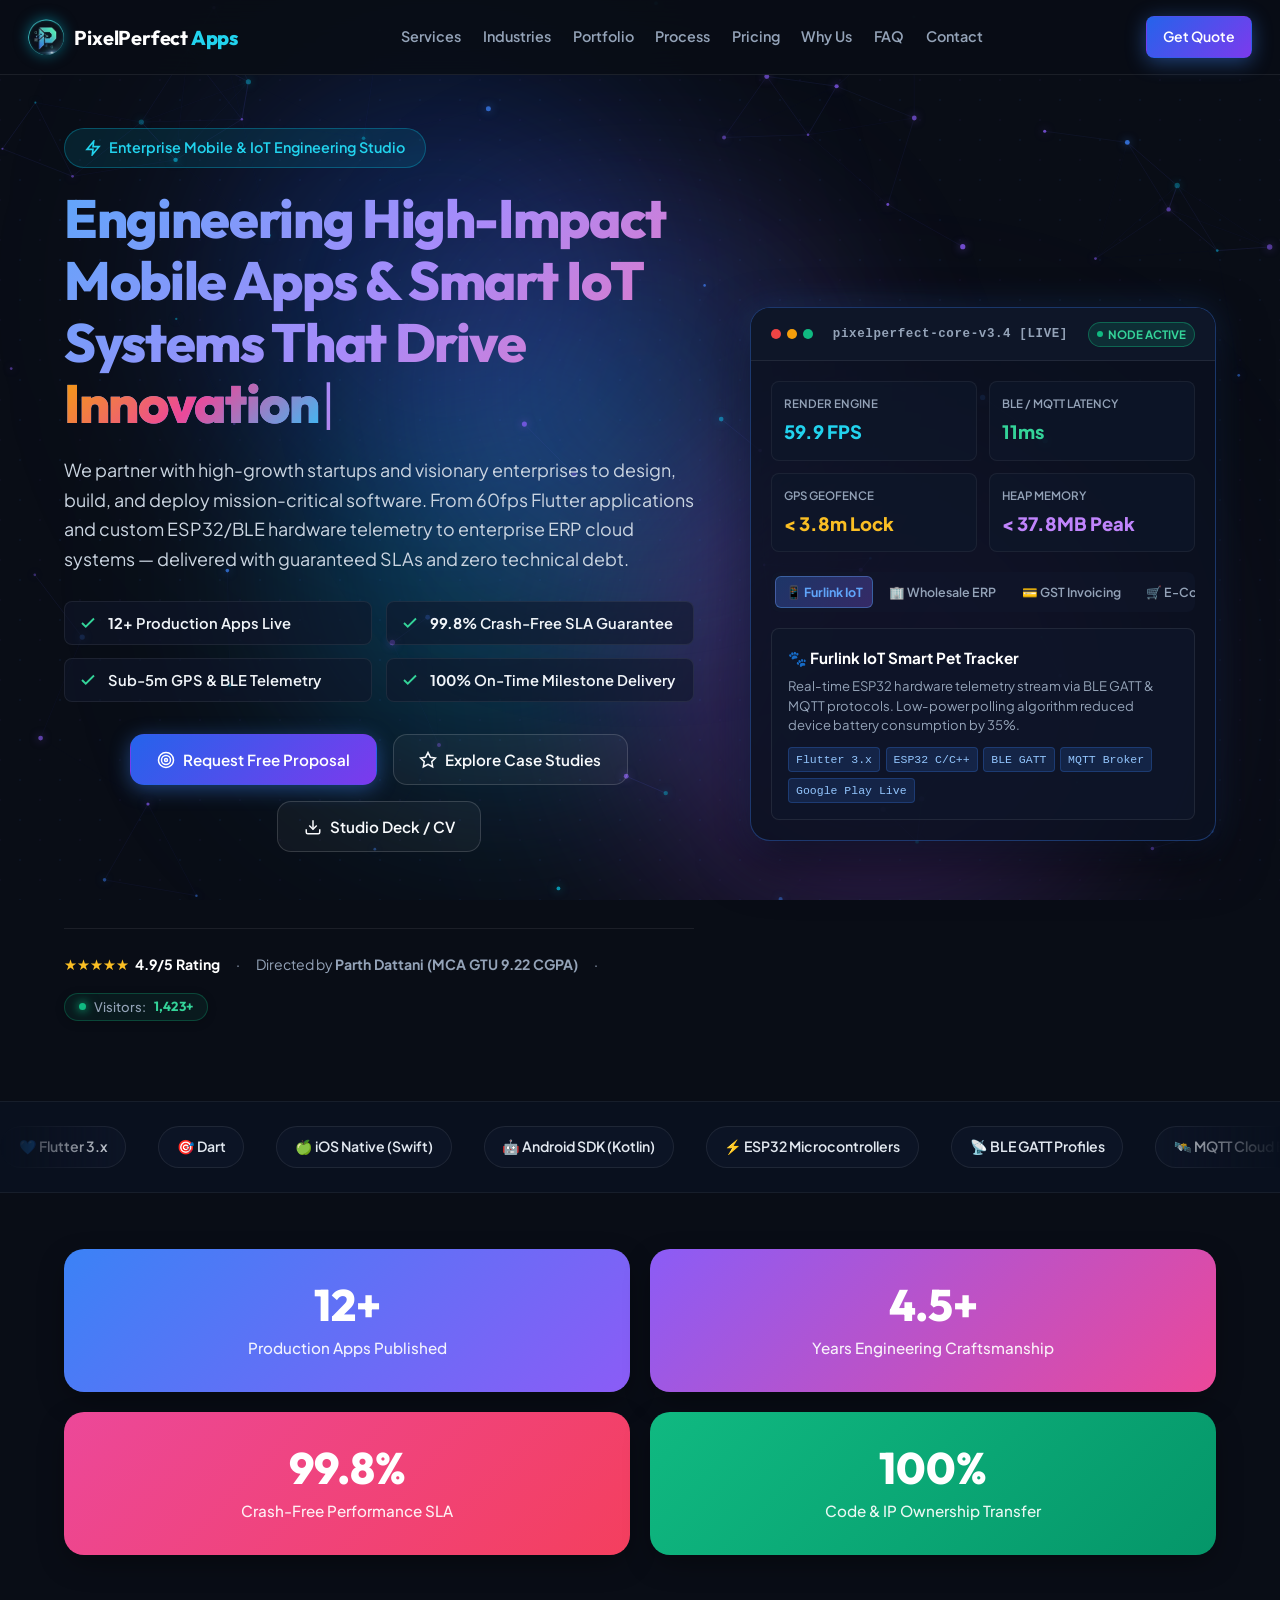
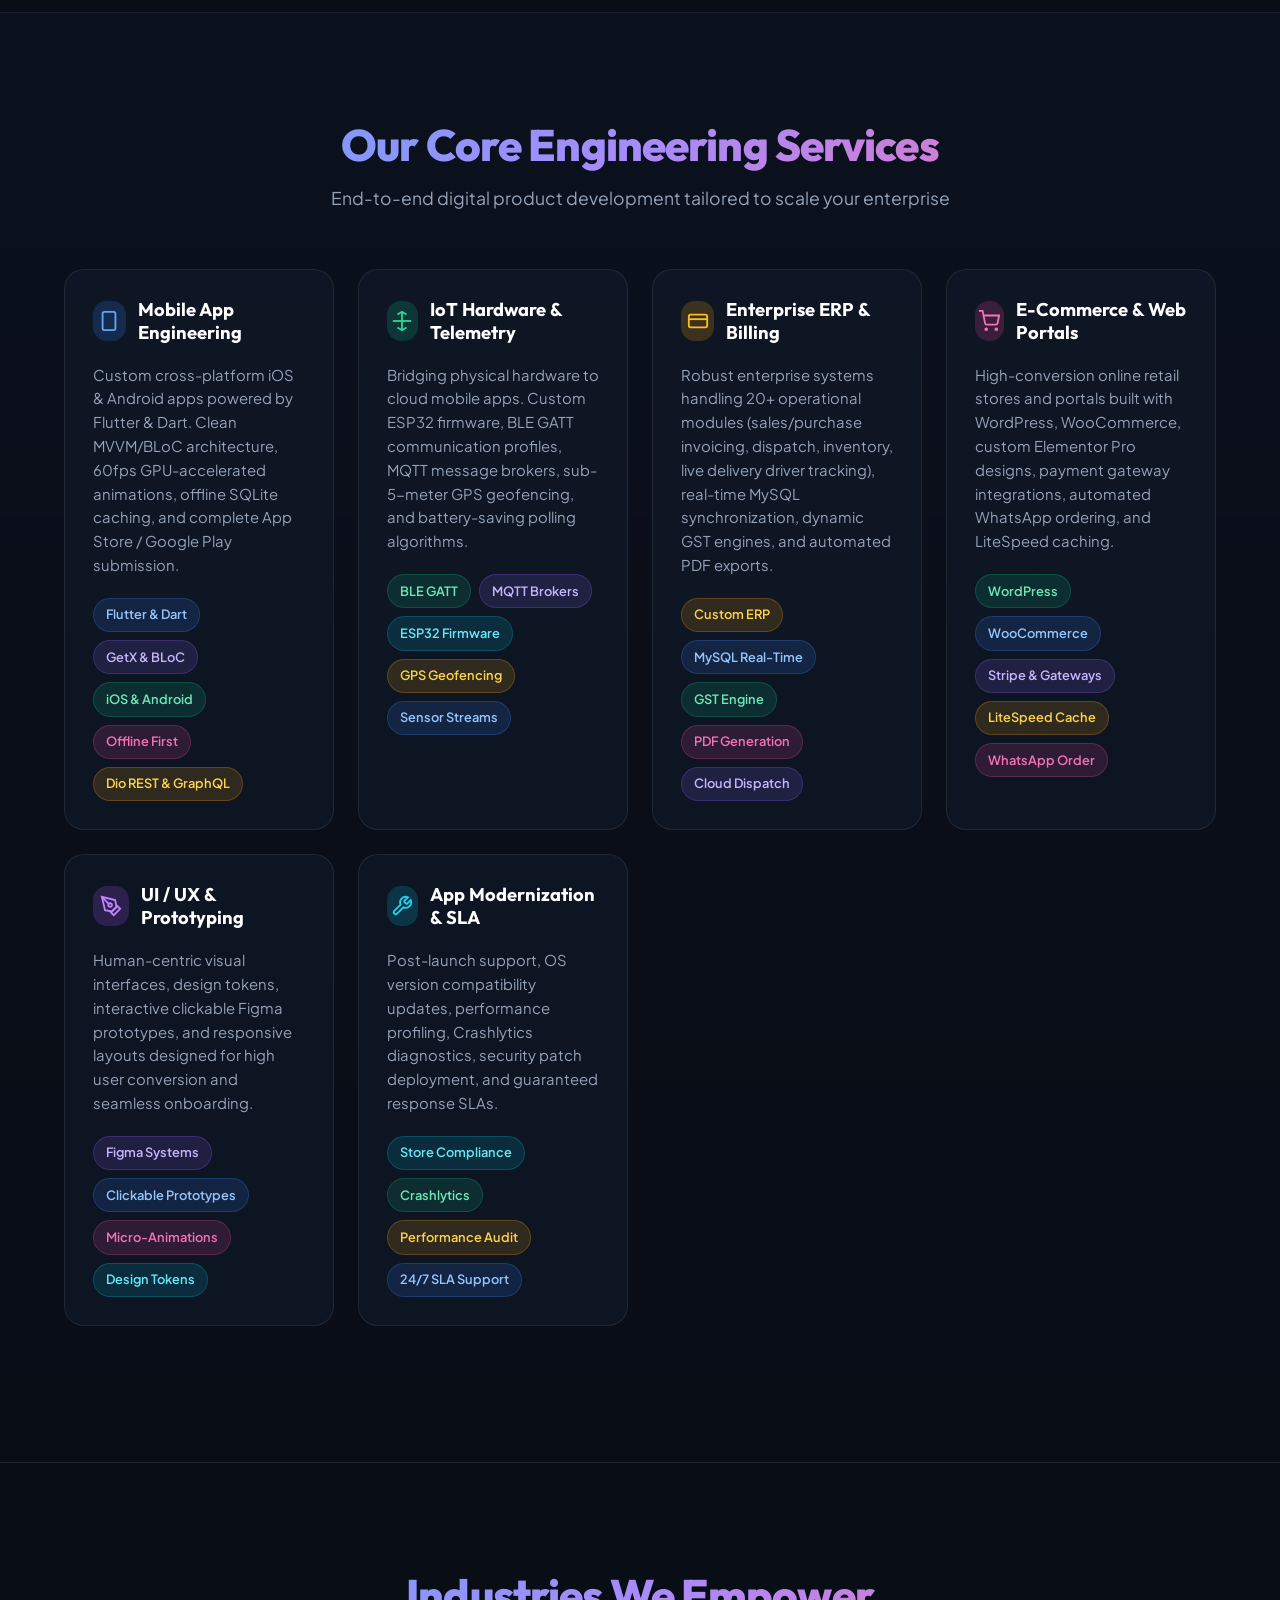
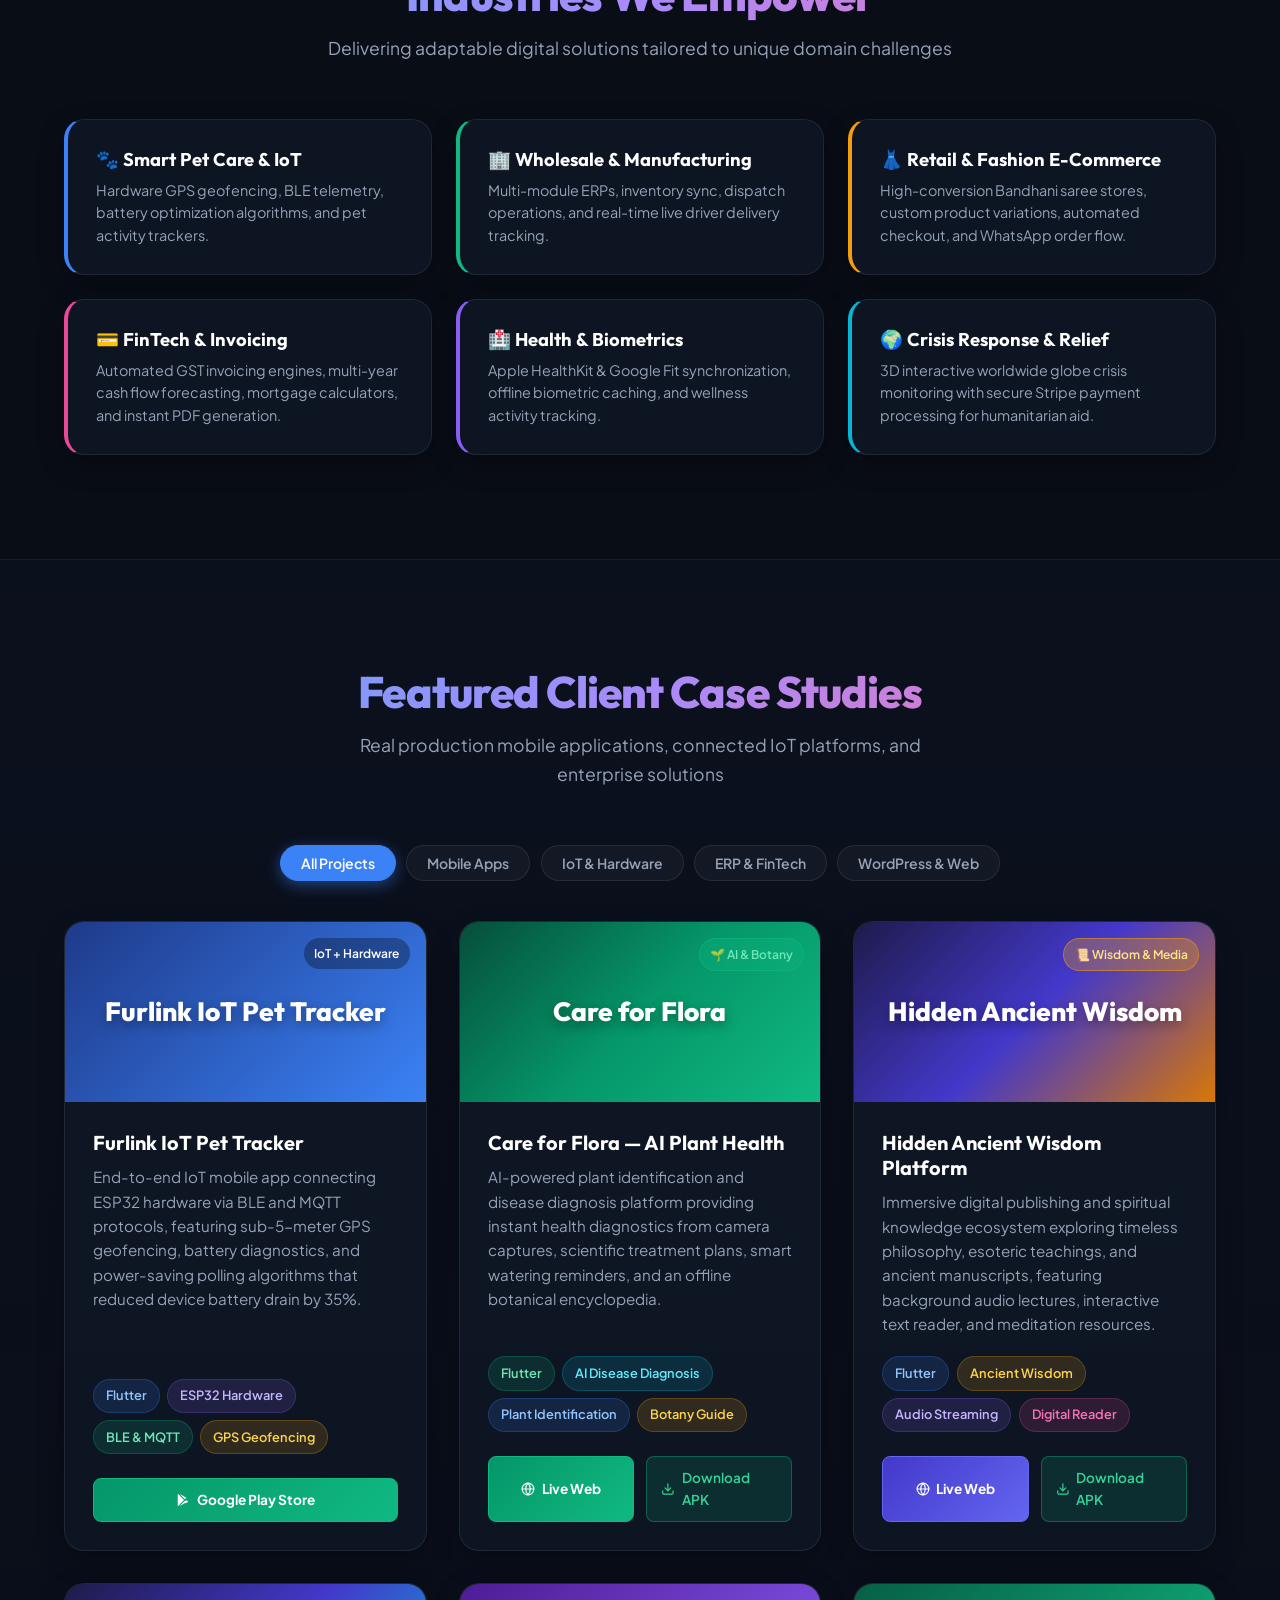
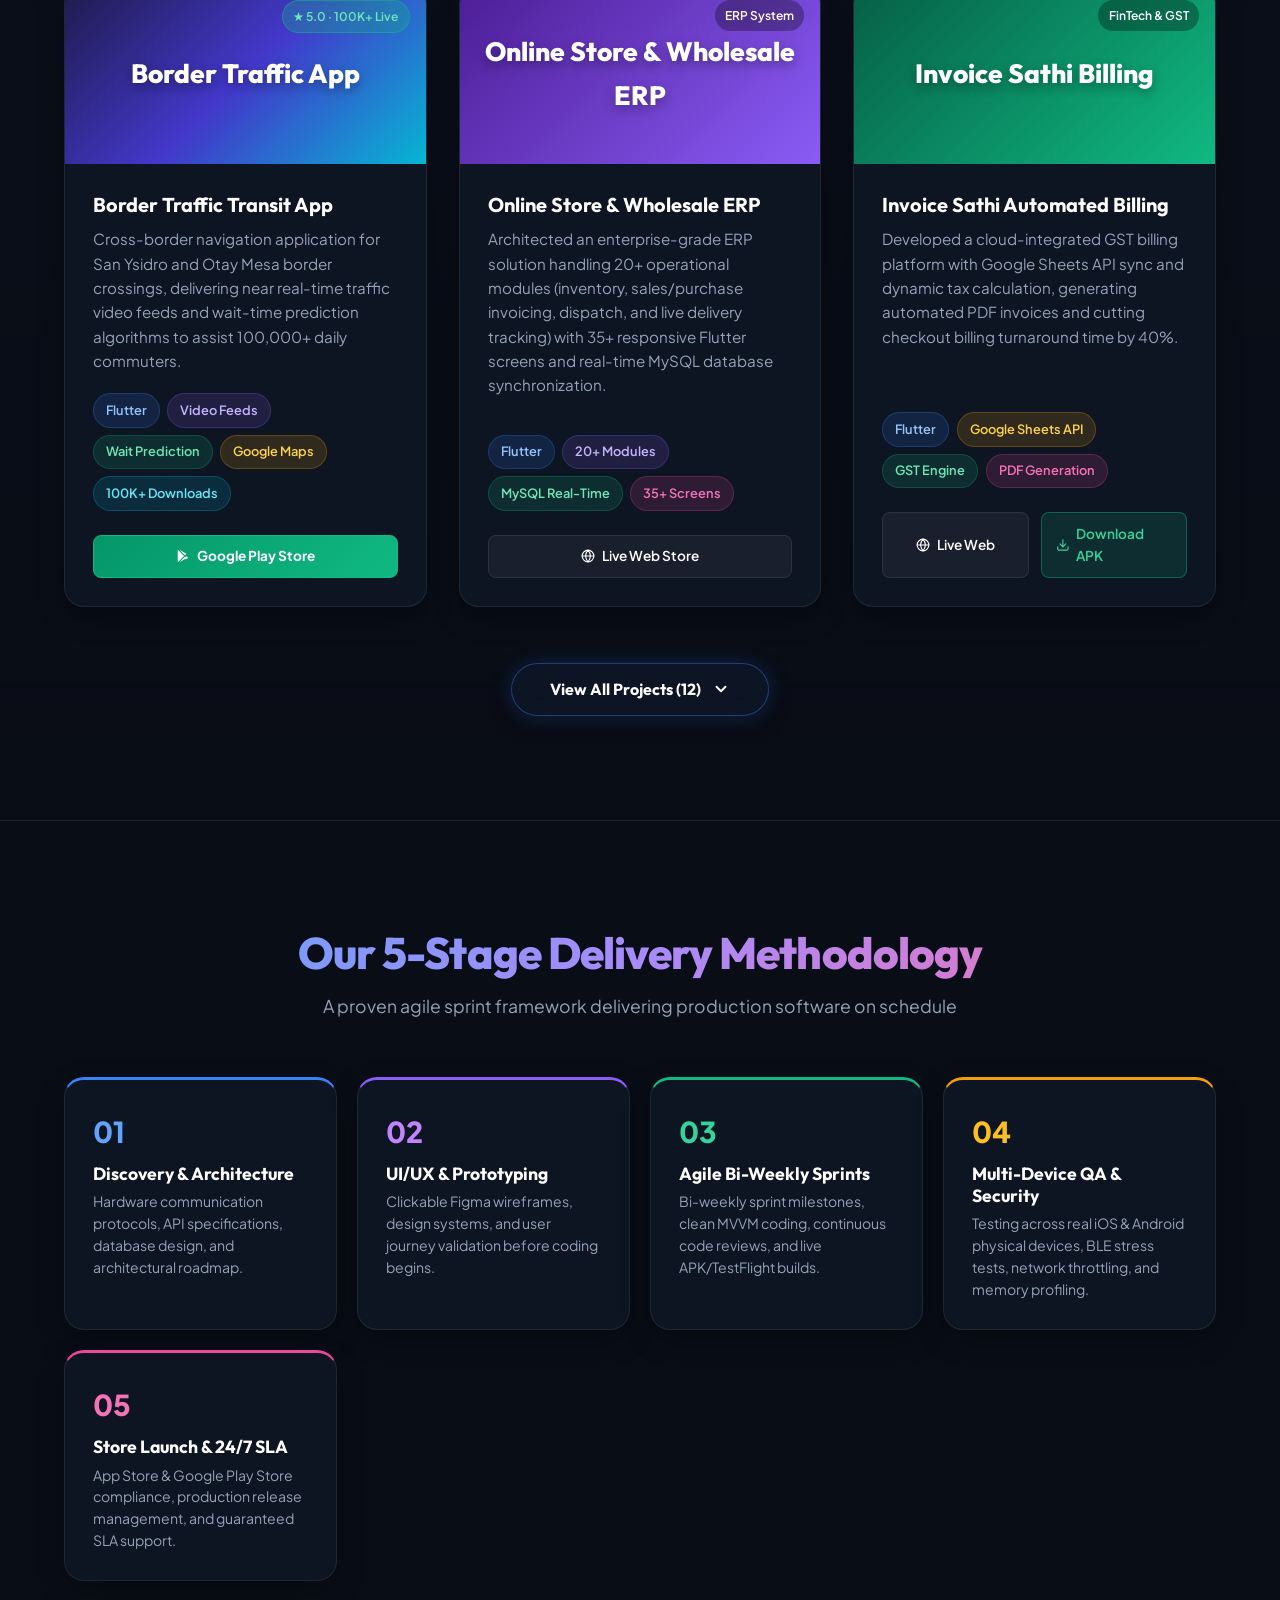
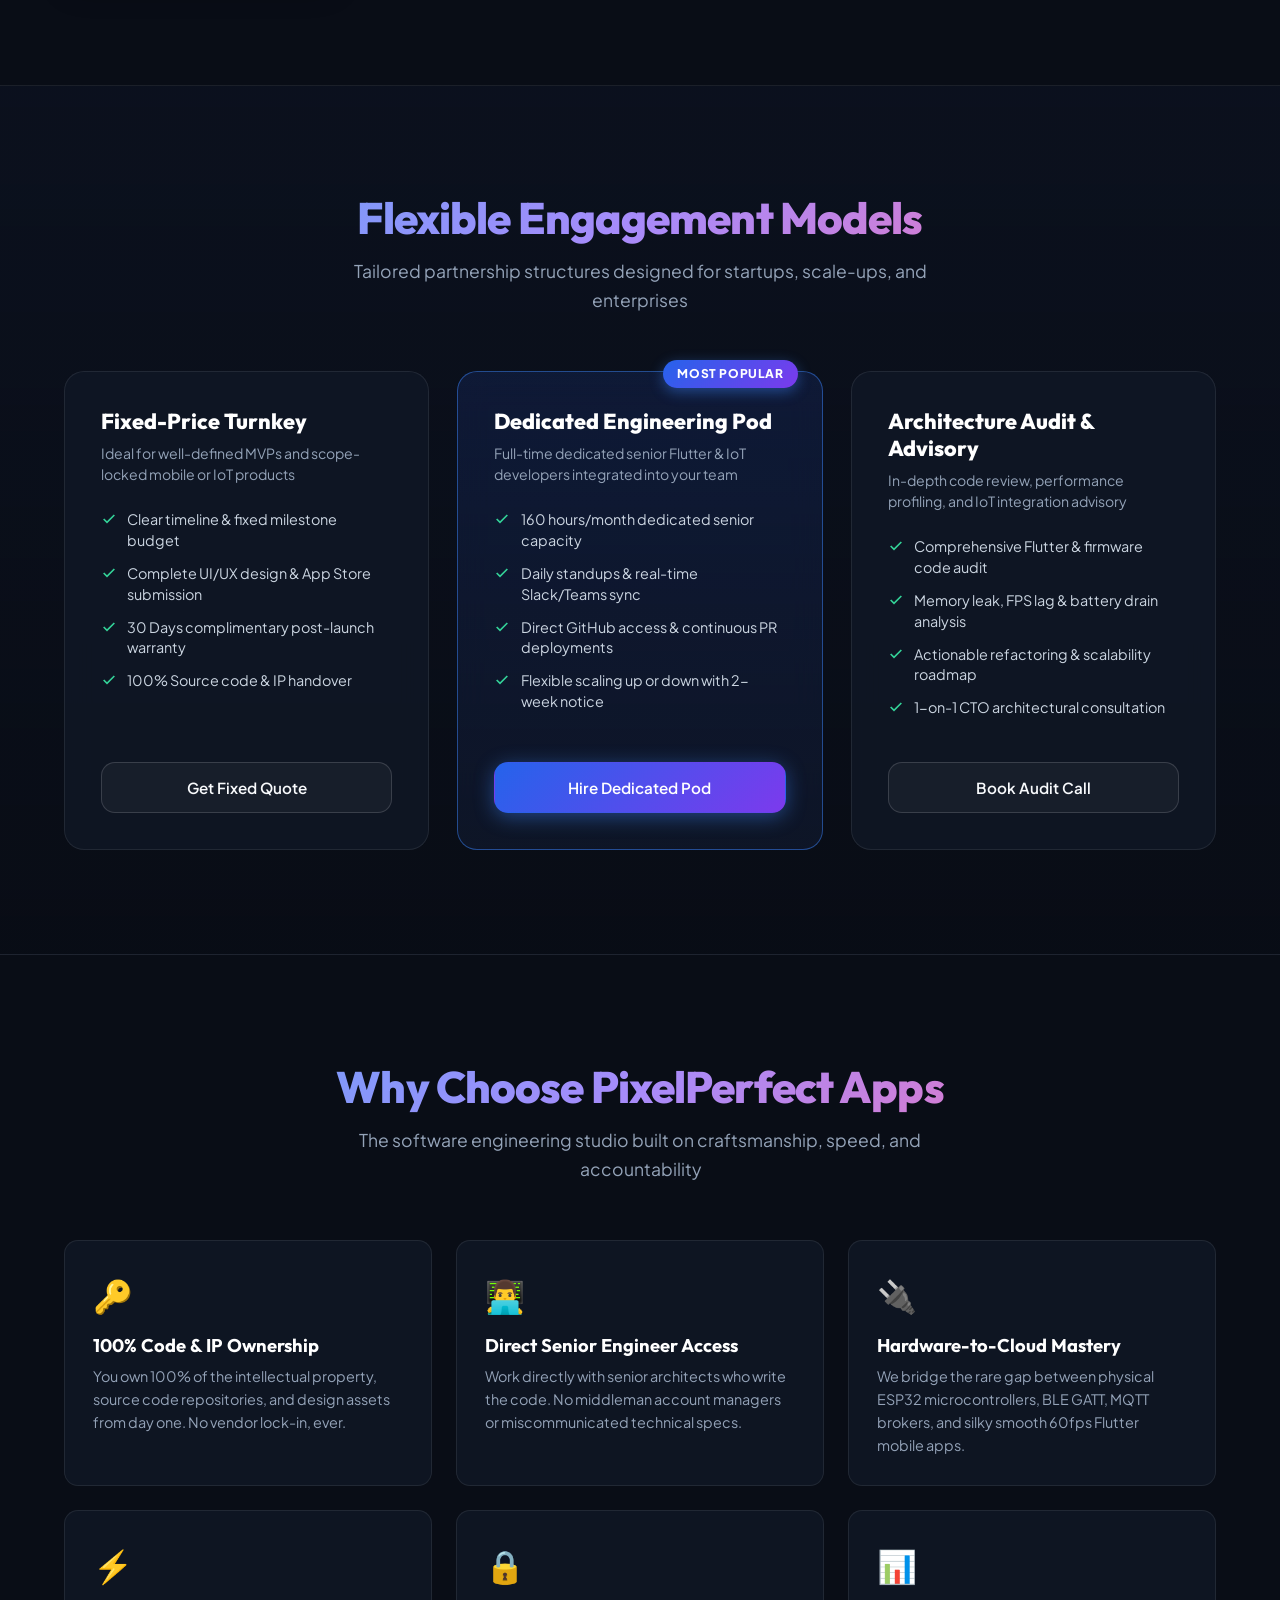
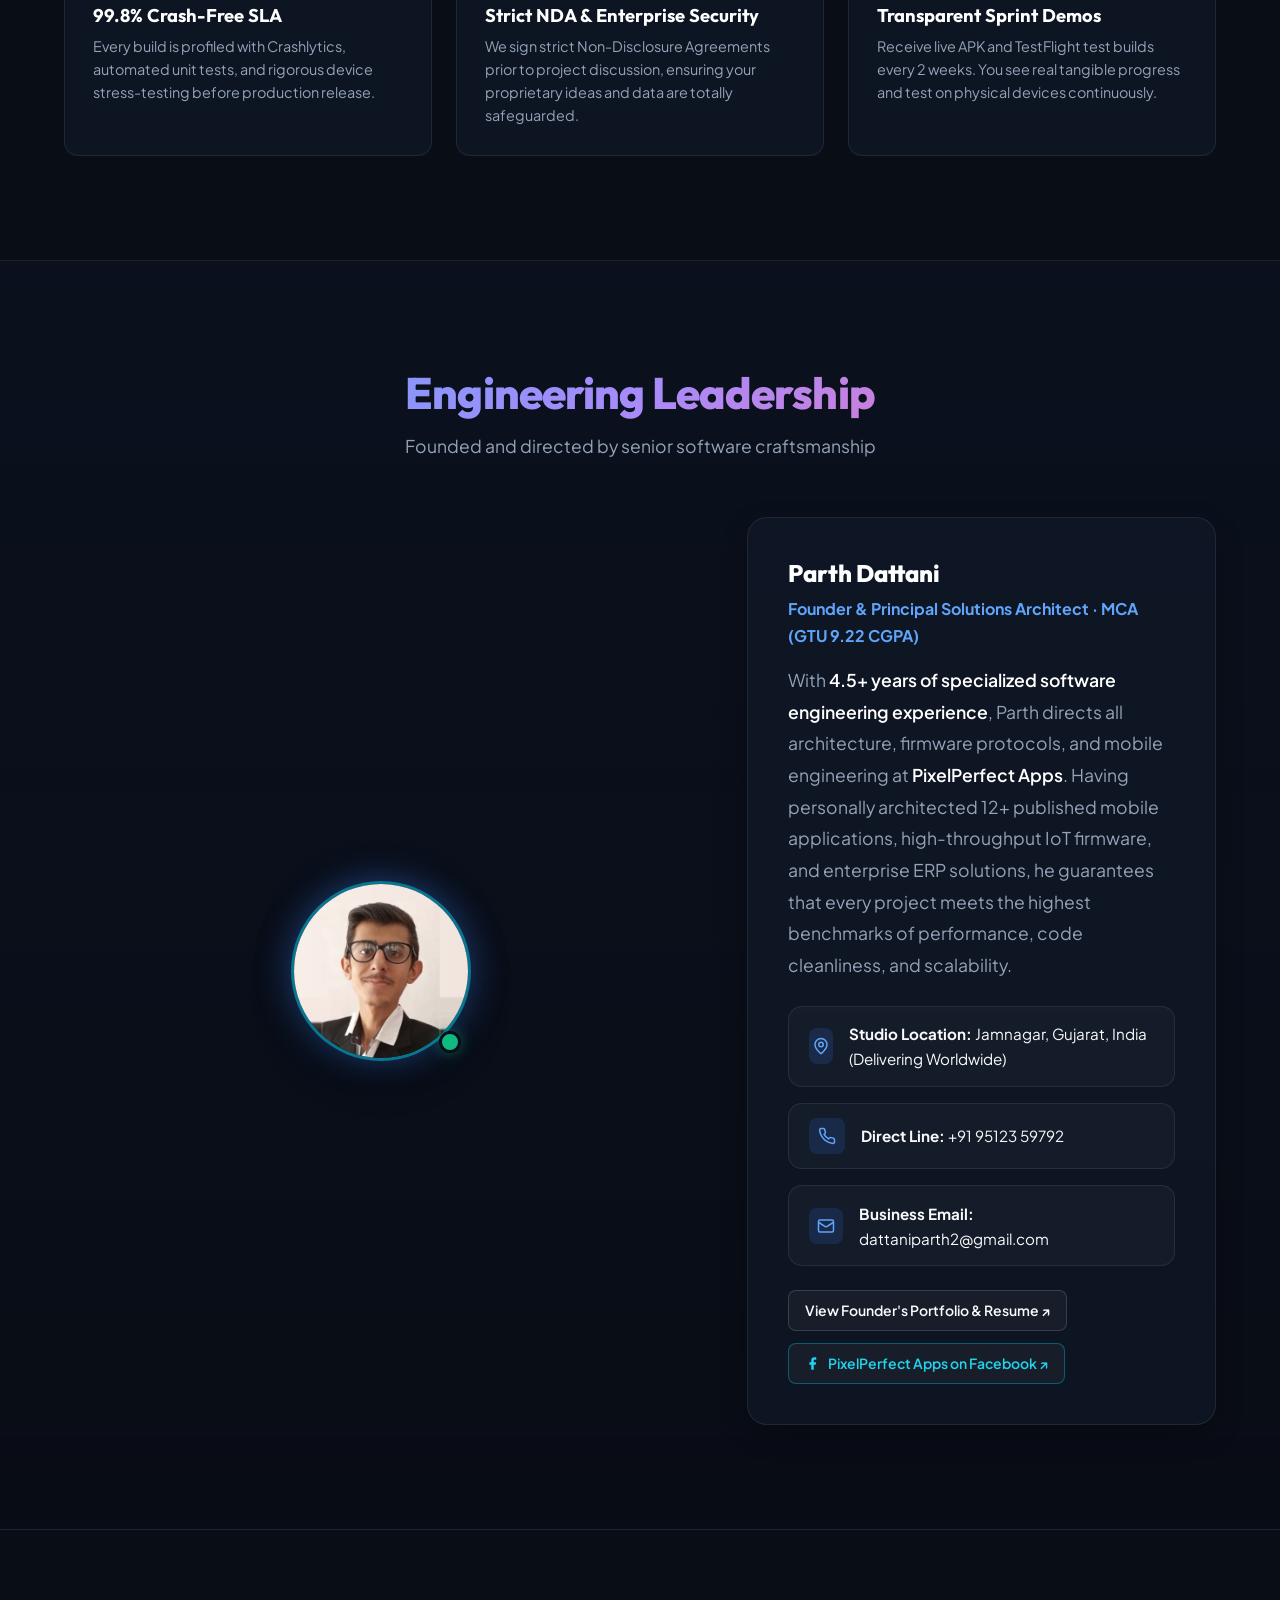
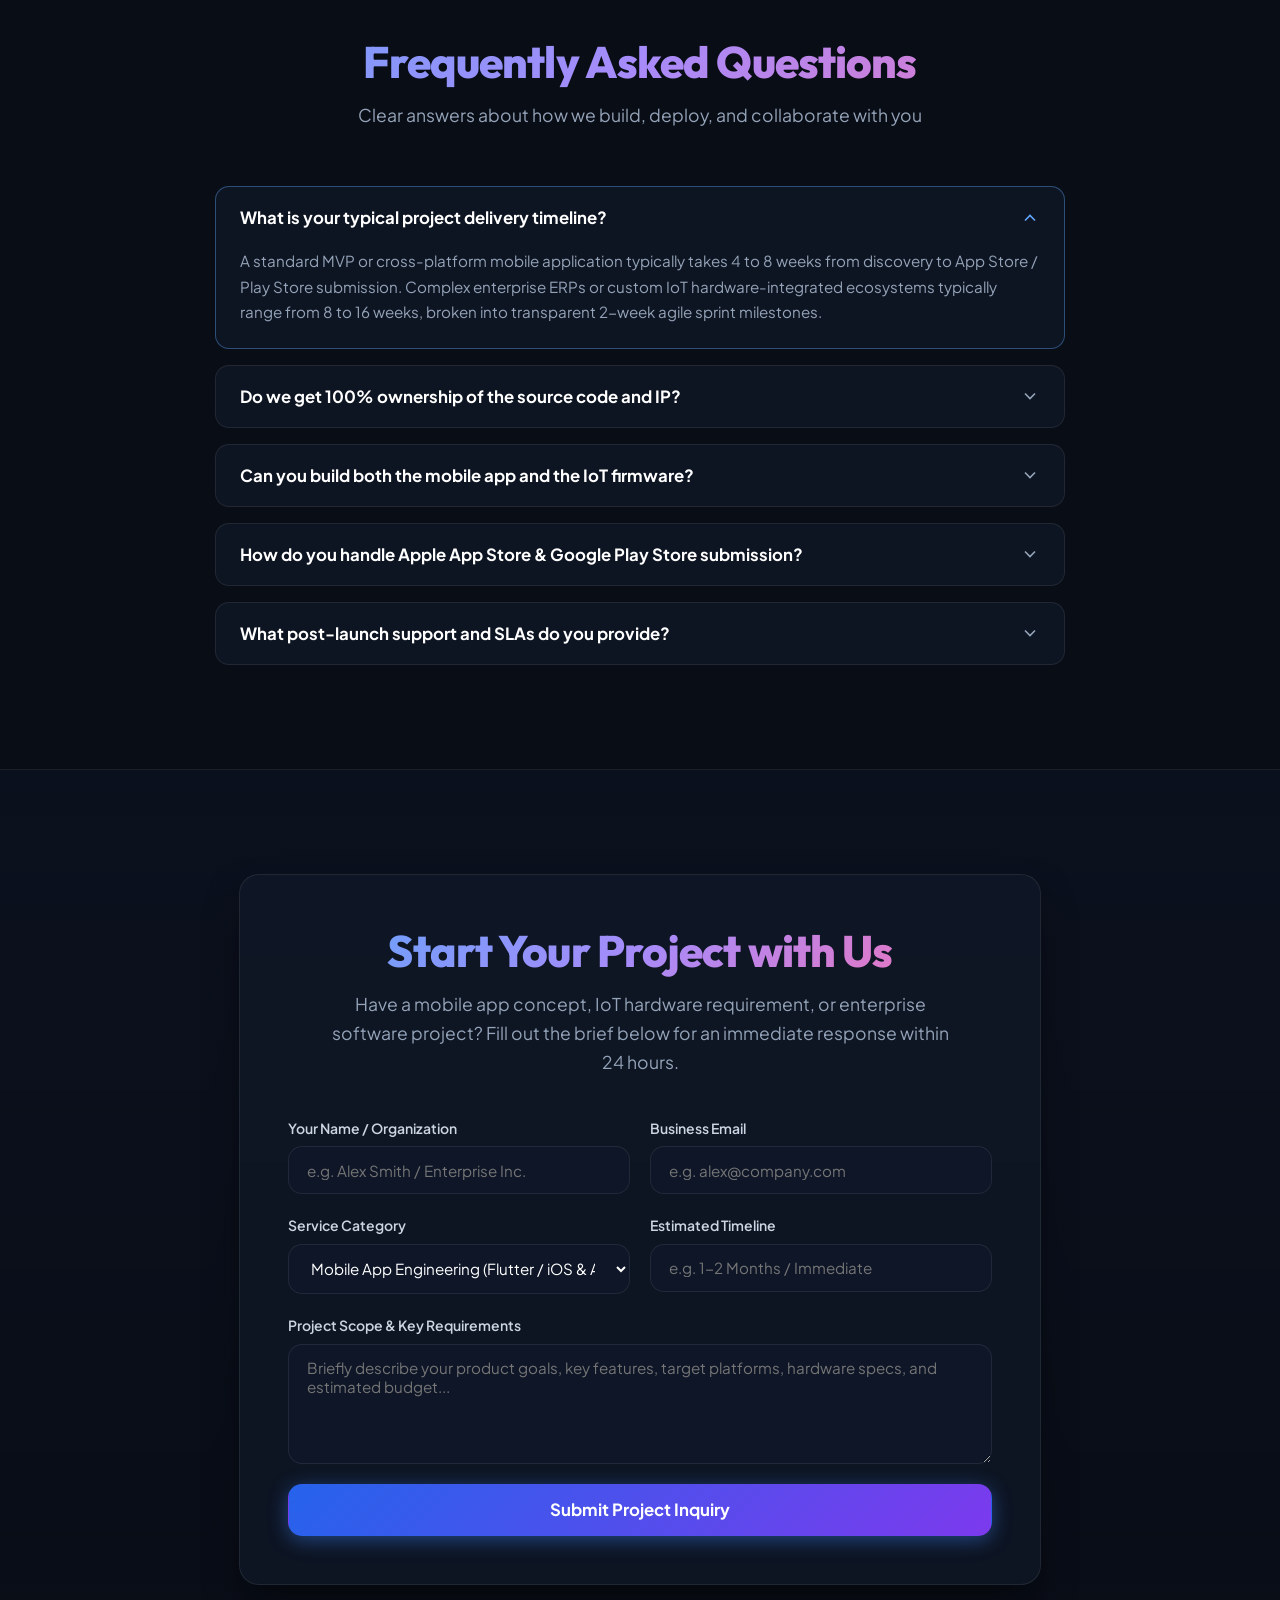
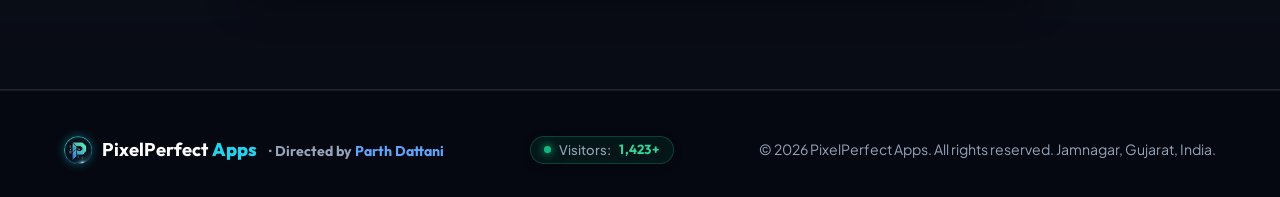
==== commit b5f05477: "deploy: add google-site-verification meta tag to Netlify" ====
--- a/index.html
+++ b/index.html
@@ -3,42 +3,42 @@
 <head>
   <meta charset="UTF-8">
   <meta name="viewport" content="width=device-width, initial-scale=1.0">
-  <title>Parth Dattani | Senior Flutter Developer &amp; Mobile Application Engineer | Jamnagar, India</title>
+  <title>PixelPerfect Apps | Enterprise Mobile App Development &amp; IoT Solutions Studio</title>
 
   <!-- Primary Meta Tags -->
-  <meta name="title" content="Parth Dattani | Senior Flutter Developer &amp; Mobile Application Engineer">
-  <meta name="description" content="Senior Mobile Application Engineer with 4.5+ years experience building 12+ production cross-platform Flutter apps, ESP32 IoT telemetry, BLE GATT, MQTT protocols, and enterprise ERP systems. Based in Jamnagar, Gujarat, India.">
-  <meta name="keywords" content="Parth Dattani, Flutter Developer, Mobile Application Engineer, Senior Flutter Developer, Flutter Developer Jamnagar, Flutter Developer Gujarat, Dart, GetX State Management, Clean Architecture, BLoC, BLE GATT, MQTT IoT, ESP32 Microcontroller, Android SDK, iOS Swift, Gujarat Technological University, GTU MCA">
-  <meta name="author" content="Parth Dattani">
+  <meta name="title" content="PixelPerfect Apps | Enterprise Mobile App Development &amp; IoT Solutions Studio">
+  <meta name="description" content="PixelPerfect Apps is an enterprise software engineering studio architecting mission-critical 60fps Flutter mobile applications, ESP32 BLE/MQTT hardware telemetry, and custom ERP cloud platforms. Guaranteed 99.8% crash-free SLAs. Based in Jamnagar, Gujarat — Delivering worldwide.">
+  <meta name="keywords" content="PixelPerfect Apps, Mobile App Development Company, Flutter App Development Agency, IoT Solutions Company, ESP32 Firmware Development, BLE GATT Development, MQTT Cloud Broker, Enterprise ERP Development, Cross-Platform Mobile Apps, App Development Jamnagar, App Development Gujarat India">
+  <meta name="author" content="PixelPerfect Apps">
   <meta name="robots" content="index, follow, max-image-preview:large, max-snippet:-1, max-video-preview:-1">
   <meta name="theme-color" content="#090d16">
   <meta name="google-site-verification" content="NCTbNuI5qNuEPKAIJplFB040nCJ8PhMv_U3gflNBRvY" />
 
   <!-- Canonical URL -->
-  <link rel="canonical" href="https://parth-dattani.github.io/portfolio/">
-
-  <!-- Favicon & Icons -->
-  <link rel="icon" type="image/jpeg" href="images/parth-dattani.jpg">
-  <link rel="apple-touch-icon" href="images/parth-dattani.jpg">
+  <link rel="canonical" href="https://pixelperfectapps.netlify.app/">
+
+  <!-- Favicon & Touch Icons -->
+  <link rel="icon" type="image/png" href="images/pixelperfect-logo.png">
+  <link rel="apple-touch-icon" href="images/pixelperfect-logo.png">
 
   <!-- Open Graph / Facebook -->
-  <meta property="og:type" content="profile">
+  <meta property="og:type" content="website">
   <meta property="og:locale" content="en_US">
-  <meta property="og:site_name" content="Parth Dattani Portfolio">
-  <meta property="og:url" content="https://parth-dattani.github.io/portfolio/">
-  <meta property="og:title" content="Parth Dattani | Senior Flutter Developer &amp; Mobile Application Engineer">
-  <meta property="og:description" content="4.5+ Years Experience · 12+ Published Apps · 60fps Flutter, BLE &amp; IoT Systems. Delivering enterprise mobile solutions worldwide.">
-  <meta property="og:image" content="https://parth-dattani.github.io/portfolio/images/parth-dattani.jpg">
-  <meta property="og:image:width" content="800">
-  <meta property="og:image:height" content="800">
-  <meta property="og:image:alt" content="Parth Dattani - Senior Flutter Developer &amp; Mobile Engineer">
+  <meta property="og:site_name" content="PixelPerfect Apps">
+  <meta property="og:url" content="https://pixelperfectapps.netlify.app/">
+  <meta property="og:title" content="PixelPerfect Apps | Enterprise Mobile App &amp; IoT Engineering Studio">
+  <meta property="og:description" content="Architecting high-performance 60fps Flutter apps, ESP32 BLE telemetry, and enterprise cloud solutions with guaranteed SLAs.">
+  <meta property="og:image" content="https://pixelperfectapps.netlify.app/images/pixelperfect-banner.png">
+  <meta property="og:image:width" content="1200">
+  <meta property="og:image:height" content="630">
+  <meta property="og:image:alt" content="PixelPerfect Apps - Mobile App &amp; IoT Engineering Studio">
 
   <!-- Twitter / X Card -->
   <meta name="twitter:card" content="summary_large_image">
-  <meta name="twitter:url" content="https://parth-dattani.github.io/portfolio/">
-  <meta name="twitter:title" content="Parth Dattani | Senior Flutter Developer &amp; Mobile Engineer">
-  <meta name="twitter:description" content="Architecting and deploying high-performance 60fps Flutter mobile apps, ESP32 firmware, and enterprise ERP systems.">
-  <meta name="twitter:image" content="https://parth-dattani.github.io/portfolio/images/parth-dattani.jpg">
+  <meta name="twitter:url" content="https://pixelperfectapps.netlify.app/">
+  <meta name="twitter:title" content="PixelPerfect Apps | Mobile App &amp; IoT Engineering Studio">
+  <meta name="twitter:description" content="Engineering high-performance 60fps mobile applications, custom IoT hardware telemetry, and enterprise cloud ERP solutions.">
+  <meta name="twitter:image" content="https://pixelperfectapps.netlify.app/images/pixelperfect-banner.png">
 
   <!-- Local & Geo Targeting Meta Tags -->
   <meta name="geo.region" content="IN-GJ">
@@ -46,52 +46,143 @@
   <meta name="geo.position" content="22.4707;70.0577">
   <meta name="ICBM" content="22.4707, 70.0577">
 
-  <!-- JSON-LD Structured Data (Schema.org Person Markup) -->
+  <!-- JSON-LD Structured Data: ProfessionalService & Organization -->
   <script type="application/ld+json">
   {
     "@context": "https://schema.org",
-    "@type": "Person",
-    "name": "Parth Dattani",
-    "url": "https://parth-dattani.github.io/portfolio/",
-    "image": "https://parth-dattani.github.io/portfolio/images/parth-dattani.jpg",
-    "jobTitle": "Mobile Application Engineer & Senior Flutter Developer",
-    "description": "Mobile Application Engineer with 4.5+ years of experience architecting and deploying 12+ production cross-platform applications using Flutter & Dart.",
+    "@type": "ProfessionalService",
+    "name": "PixelPerfect Apps",
+    "image": "https://pixelperfectapps.netlify.app/images/pixelperfect-banner.png",
+    "logo": "https://pixelperfectapps.netlify.app/images/pixelperfect-logo.png",
+    "url": "https://pixelperfectapps.netlify.app/",
     "telephone": "+919512359792",
-    "email": "dattaniparth2@gmail.com",
-    "worksFor": {
-      "@type": "Organization",
-      "name": "PixelPerfect Apps",
-      "url": "https://pixelperfectapps.netlify.app/"
-    },
-    "alumniOf": {
-      "@type": "EducationalOrganization",
-      "name": "Gujarat Technological University",
-      "alternateName": "GTU Rajkot"
-    },
+    "priceRange": "$$",
     "address": {
       "@type": "PostalAddress",
       "addressLocality": "Jamnagar",
       "addressRegion": "Gujarat",
       "addressCountry": "India"
     },
+    "geo": {
+      "@type": "GeoCoordinates",
+      "latitude": 22.4707,
+      "longitude": 70.0577
+    },
+    "openingHoursSpecification": {
+      "@type": "OpeningHoursSpecification",
+      "dayOfWeek": [
+        "Monday",
+        "Tuesday",
+        "Wednesday",
+        "Thursday",
+        "Friday",
+        "Saturday"
+      ],
+      "opens": "09:00",
+      "closes": "20:00"
+    },
+    "founder": {
+      "@type": "Person",
+      "name": "Parth Dattani",
+      "jobTitle": "Principal Solutions Architect",
+      "url": "https://parth-dattani.github.io/portfolio/"
+    },
     "sameAs": [
       "https://github.com/Parth-Dattani",
       "https://www.linkedin.com/in/parth-dattani-1ab69a16a/",
-      "https://pixelperfectapps.netlify.app/"
+      "https://www.facebook.com/profile.php?id=61587304689456"
     ],
-    "knowsAbout": [
-      "Flutter Development",
-      "Dart",
-      "Mobile Application Engineering",
-      "Internet of Things (IoT)",
-      "ESP32 Microcontrollers",
-      "Bluetooth Low Energy (BLE GATT)",
-      "MQTT Cloud Brokers",
-      "GetX State Management",
-      "Clean Architecture & MVVM",
-      "Firebase Suite",
-      "REST API & Dio",
-      "Enterprise ERP Systems"
+    "areaServed": {
+      "@type": "AdministrativeArea",
+      "name": "Worldwide"
+    },
+    "hasOfferCatalog": {
+      "@type": "OfferCatalog",
+      "name": "Software Engineering Services",
+      "itemListElement": [
+        {
+          "@type": "Offer",
+          "itemOffered": {
+            "@type": "Service",
+            "name": "Mobile App Engineering (Flutter, iOS, Android)",
+            "description": "Cross-platform mobile app development with 60fps animations, Clean MVVM architecture, and App Store / Google Play publishing."
+          }
+        },
+        {
+          "@type": "Offer",
+          "itemOffered": {
+            "@type": "Service",
+            "name": "IoT Hardware Telemetry & Firmware (ESP32, BLE, MQTT)",
+            "description": "Custom microcontroller firmware, BLE GATT communication profiles, MQTT cloud brokers, and sub-5m GPS geofencing."
+          }
+        },
+        {
+          "@type": "Offer",
+          "itemOffered": {
+            "@type": "Service",
+            "name": "Enterprise ERP & FinTech Cloud Systems",
+            "description": "Bespoke business automation ERPs handling multi-module inventory, dispatch, real-time MySQL synchronization, and GST engines."
+          }
+        },
+        {
+          "@type": "Offer",
+          "itemOffered": {
+            "@type": "Service",
+            "name": "E-Commerce & High-Conversion Web Portals",
+            "description": "WooCommerce, WordPress, WhatsApp automated ordering engines, and LiteSpeed optimized platforms."
+          }
+        }
+      ]
+    }
+  }
+  </script>
+
+  <!-- JSON-LD Structured Data: FAQPage Rich Snippet -->
+  <script type="application/ld+json">
+  {
+    "@context": "https://schema.org",
+    "@type": "FAQPage",
+    "mainEntity": [
+      {
+        "@type": "Question",
+        "name": "What core technologies and frameworks does PixelPerfect Apps specialize in?",
+        "acceptedAnswer": {
+          "@type": "Answer",
+          "text": "We specialize in cross-platform mobile engineering using Flutter & Dart for iOS and Android, embedded firmware for ESP32 microcontrollers, Bluetooth Low Energy (BLE GATT), MQTT cloud brokers, Firebase suite, MySQL real-time databases, and WordPress/WooCommerce."
+        }
+      },
+      {
+        "@type": "Question",
+        "name": "How does your development and sprint delivery process work?",
+        "acceptedAnswer": {
+          "@type": "Answer",
+          "text": "We operate in agile 2-week sprints. Each sprint begins with agreed milestones, followed by continuous coding, peer reviews, automated unit testing, and bi-weekly live APK / TestFlight builds delivered directly to you for feedback."
+        }
+      },
+      {
+        "@type": "Question",
+        "name": "Who owns the intellectual property (IP) and source code?",
+        "acceptedAnswer": {
+          "@type": "Answer",
+          "text": "You do — 100%. Upon completion and milestone settlement, all source code, Figma design assets, database schemas, and intellectual property rights are fully transferred to your company with zero licensing fees or lock-ins."
+        }
+      },
+      {
+        "@type": "Question",
+        "name": "How do you estimate project pricing and timelines?",
+        "acceptedAnswer": {
+          "@type": "Answer",
+          "text": "We offer two models: Fixed-Price Turnkey (ideal for MVPs with well-defined scopes and milestone budgets) and Dedicated Engineering Pods (monthly capacity with daily standups and continuous PR deployments)."
+        }
+      },
+      {
+        "@type": "Question",
+        "name": "What post-launch support and SLAs do you provide?",
+        "acceptedAnswer": {
+          "@type": "Answer",
+          "text": "Every fixed project includes 30 days of complimentary post-launch warranty support. Beyond that, we provide monthly SLA retainers covering OS updates (iOS/Android major releases), Crashlytics diagnostics, database backups, security patches, and guaranteed response times."
+        }
+      }
     ]
   }
   </script>
@@ -102,10 +193,10 @@
   <link href="https://fonts.googleapis.com/css2?family=Outfit:wght@400;500;600;700;800&family=Plus+Jakarta+Sans:wght@300;400;500;600;700;800&display=swap" rel="stylesheet">
   
   <!-- Main Stylesheet -->
-  <link rel="stylesheet" href="styles.css?v=2.2">
+  <link rel="stylesheet" href="styles.css?v=3.6">
 </head>
 <body>
-  <!-- Reading Progress Bar (Creativestuffstudio Style) -->
+  <!-- Reading Scroll Progress Bar -->
   <div id="readingProgressBar" class="reading-progress-bar"></div>
 
   <!-- Dynamic Background Effects -->
@@ -121,21 +212,23 @@
   <header class="header" id="header">
     <nav class="nav container">
       <a href="#hero" class="logo">
-        <span class="logo-badge">PD</span>
-        <span class="text-gradient">Parth Dattani</span>
+        <img src="images/pixelperfect-logo.png" alt="PixelPerfect Apps Logo" class="logo-img" style="width: 36px; height: 36px; border-radius: 50%; box-shadow: 0 0 14px rgba(6, 182, 212, 0.5); object-fit: cover;">
+        <span><strong style="color: #ffffff;">PixelPerfect</strong> <span style="color: #22d3ee; font-weight: 800;">Apps</span></span>
       </a>
 
       <ul class="nav-links" id="navLinks">
-        <li><a href="#about" class="nav-link">About</a></li>
-        <li><a href="#education" class="nav-link">Education</a></li>
-        <li><a href="#skills" class="nav-link">Skills</a></li>
-        <li><a href="#projects" class="nav-link">Projects</a></li>
-        <li><a href="#experience" class="nav-link">Experience</a></li>
+        <li><a href="#services" class="nav-link">Services</a></li>
+        <li><a href="#industries" class="nav-link">Industries</a></li>
+        <li><a href="#projects" class="nav-link">Portfolio</a></li>
+        <li><a href="#process" class="nav-link">Process</a></li>
+        <li><a href="#models" class="nav-link">Pricing</a></li>
+        <li><a href="#why-us" class="nav-link">Why Us</a></li>
+        <li><a href="#faq" class="nav-link">FAQ</a></li>
         <li><a href="#contact" class="nav-link">Contact</a></li>
       </ul>
 
       <div class="nav-actions">
-        <a href="#contact" class="btn btn-primary btn-sm">Let's Talk</a>
+        <a href="#contact" class="btn btn-primary btn-sm">Get Quote</a>
         <button class="nav-toggle" id="navToggle" aria-label="Toggle Navigation Menu">
           <span></span><span></span><span></span>
         </button>
@@ -144,312 +237,438 @@
   </header>
 
   <main>
-    <!-- Hero Section -->
+    <!-- Hero Section (2-Column Agency Layout) -->
     <section class="hero-section" id="hero">
       <div class="hero-glow-1"></div>
       
-      <div class="container hero-content">
-        <!-- Avatar with Status Indicator -->
-        <div class="hero-avatar-wrapper anim-zoom-in">
-          <div class="hero-avatar">
-            <img src="images/parth-dattani.jpg" alt="Parth Dattani - Flutter Developer &amp; Mobile Application Engineer" class="hero-avatar-img">
-          </div>
-          <div class="status-indicator" title="Available for Contract &amp; Full-time Roles"></div>
-        </div>
-
-        <div class="hero-badges-group anim-fade-down" data-delay="100">
-          <div class="hero-badge-pill">
-            <svg xmlns="http://www.w3.org/2000/svg" width="16" height="16" viewBox="0 0 24 24" fill="none" stroke="currentColor" stroke-width="2.5" stroke-linecap="round" stroke-linejoin="round"><path d="m12 3-1.912 5.813a2 2 0 0 1-1.275 1.275L3 12l5.813 1.912a2 2 0 0 1 1.275 1.275L12 21l1.912-5.813a2 2 0 0 1 1.275-1.275L21 12l-5.813-1.912a2 2 0 0 1-1.275-1.275L12 3Z"/></svg>
-            Flutter Developer | Mobile Application Engineer
-          </div>
-          <div class="visitor-counter-pill" title="Visitors Counter">
-            <span class="visitor-pulse-dot"></span>
-            <span class="visitor-label">Visitors:</span>
-            <strong class="visitor-number visitor-count-val" id="heroVisitorCount">1,422+</strong>
-          </div>
-        </div>
-
-        <h1 class="hero-title text-gradient anim-fade-up">
-          Parth Dattani
-        </h1>
-
-        <!-- Creative Stuff Studio Inspired Animated Typing Headline -->
-        <div class="hero-tagline anim-fade-up" data-delay="150">
-          <svg xmlns="http://www.w3.org/2000/svg" width="22" height="22" viewBox="0 0 24 24" fill="#f59e0b" stroke="#f59e0b" stroke-width="1"><polygon points="13 2 3 14 12 14 11 22 21 10 12 10 13 2"></polygon></svg>
-          <span>Architecting &amp; Deploying Mobile Apps That Are <span class="typing-wrapper"><span class="typing-word" data-words='["Scalable", "High-Performance", "60 FPS Smooth", "Pixel-Perfect", "Production-Ready"]'>Scalable</span><span class="typing-cursor">|</span></span></span>
-          <svg xmlns="http://www.w3.org/2000/svg" width="22" height="22" viewBox="0 0 24 24" fill="#f59e0b" stroke="#f59e0b" stroke-width="1"><polygon points="13 2 3 14 12 14 11 22 21 10 12 10 13 2"></polygon></svg>
-        </div>
-
-        <div class="hero-skills-row">
-          <span class="skill-tag">Flutter &amp; Dart</span>
-          <span class="skill-tag">GetX State Management</span>
-          <span class="skill-tag">Clean Architecture &amp; MVVM</span>
-          <span class="skill-tag">REST API &amp; Dio</span>
-          <span class="skill-tag">BLE &amp; MQTT / IoT</span>
-          <span class="skill-tag">Firebase Suite</span>
-          <span class="skill-tag">ERP &amp; Invoicing</span>
-        </div>
-
-        <p class="hero-desc">
-          Results-driven Mobile Application Engineer with <strong>4.5 years of experience</strong> architecting and deploying scalable, high-performance cross-platform applications using <strong>Flutter &amp; Dart</strong>. Successfully published and maintained <strong>12+ production applications</strong> across Google Play Store and Apple App Store. Proficient in GetX state management, Firebase ecosystem, high-throughput REST API integration, BLE device connectivity, and MQTT/IoT protocols.
-        </p>
-
-        <div class="hero-buttons">
-          <a href="#projects" class="btn btn-primary">
-            <svg xmlns="http://www.w3.org/2000/svg" width="18" height="18" viewBox="0 0 24 24" fill="none" stroke="currentColor" stroke-width="2" stroke-linecap="round" stroke-linejoin="round"><polygon points="12 2 15.09 8.26 22 9.27 17 14.14 18.18 21.02 12 17.77 5.82 21.02 7 14.14 2 9.27 8.91 8.26 12 2"></polygon></svg>
-            View My Projects
-          </a>
-          <a href="https://drive.google.com/file/d/1WzyoeDDawLvLskoEjIEJ572R3XtesWFU/view?usp=sharing" target="_blank" rel="noopener noreferrer" class="btn btn-outline" id="resumeBtn">
-            <svg xmlns="http://www.w3.org/2000/svg" width="18" height="18" viewBox="0 0 24 24" fill="none" stroke="currentColor" stroke-width="2" stroke-linecap="round" stroke-linejoin="round"><path d="M21 15v4a2 2 0 0 1-2 2H5a2 2 0 0 1-2-2v-4"></path><polyline points="7 10 12 15 17 10"></polyline><line x1="12" x2="12" y1="15" y2="3"></line></svg>
-            Download Resume
-          </a>
-          <a href="#contact" class="btn btn-success" id="openDiscoveryBtn">
-            <svg xmlns="http://www.w3.org/2000/svg" width="18" height="18" viewBox="0 0 24 24" fill="none" stroke="currentColor" stroke-width="2" stroke-linecap="round" stroke-linejoin="round"><circle cx="12" cy="12" r="10"></circle><circle cx="12" cy="12" r="6"></circle><circle cx="12" cy="12" r="2"></circle></svg>
-            Let's Discuss Your App Idea
-          </a>
-        </div>
-
-        <div class="hero-socials">
-          <a href="https://github.com/Parth-Dattani" target="_blank" rel="noopener noreferrer" class="social-icon-btn" aria-label="GitHub">
-            <svg xmlns="http://www.w3.org/2000/svg" width="20" height="20" viewBox="0 0 24 24" fill="none" stroke="currentColor" stroke-width="2" stroke-linecap="round" stroke-linejoin="round"><path d="M15 22v-4a4.8 4.8 0 0 0-1-3.5c3 0 6-2 6-5.5.08-1.25-.27-2.48-1-3.5.28-1.15.28-2.35 0-3.5 0 0-1 0-3 1.5-2.64-.5-5.36-.5-8 0C6 2 5 2 5 2c-.3 1.15-.3 2.35 0 3.5A5.403 5.403 0 0 0 4 9c0 3.5 3 5.5 6 5.5-.39.49-.68 1.05-.85 1.65-.17.6-.22 1.23-.15 1.85v4"></path><path d="M9 18c-4.51 2-5-2-7-2"></path></svg>
-          </a>
-          <a href="https://www.linkedin.com/in/parth-dattani-1ab69a16a/" target="_blank" rel="noopener noreferrer" class="social-icon-btn" aria-label="LinkedIn">
-            <svg xmlns="http://www.w3.org/2000/svg" width="20" height="20" viewBox="0 0 24 24" fill="none" stroke="currentColor" stroke-width="2" stroke-linecap="round" stroke-linejoin="round"><path d="M16 8a6 6 0 0 1 6 6v7h-4v-7a2 2 0 0 0-2-2 2 2 0 0 0-2 2v7h-4v-7a6 6 0 0 1 6-6z"></path><rect width="4" height="12" x="2" y="9"></rect><circle cx="4" cy="4" r="2"></circle></svg>
-          </a>
-          <a href="mailto:dattaniparth2@gmail.com" class="social-icon-btn" aria-label="Email">
-            <svg xmlns="http://www.w3.org/2000/svg" width="20" height="20" viewBox="0 0 24 24" fill="none" stroke="currentColor" stroke-width="2" stroke-linecap="round" stroke-linejoin="round"><rect width="20" height="16" x="2" y="4" rx="2"></rect><path d="m22 7-8.97 5.7a1.94 1.94 0 0 1-2.06 0L2 7"></path></svg>
-          </a>
-          <a href="tel:+919512359792" class="social-icon-btn" aria-label="Phone">
-            <svg xmlns="http://www.w3.org/2000/svg" width="20" height="20" viewBox="0 0 24 24" fill="none" stroke="currentColor" stroke-width="2" stroke-linecap="round" stroke-linejoin="round"><path d="M22 16.92v3a2 2 0 0 1-2.18 2 19.79 19.79 0 0 1-8.63-3.07 19.5 19.5 0 0 1-6-6 19.79 19.79 0 0 1-3.07-8.67A2 2 0 0 1 4.11 2h3a2 2 0 0 1 2 1.72 12.84 12.84 0 0 0 .7 2.81 2 2 0 0 1-.45 2.11L8.09 9.91a16 16 0 0 0 6 6l1.27-1.27a2 2 0 0 1 2.11-.45 12.84 12.84 0 0 0 2.81.7A2 2 0 0 1 22 16.92z"></path></svg>
-          </a>
+      <div class="container">
+        <div class="hero-agency-grid">
+          
+          <!-- Left Column: Agency Pitch, Trust & CTAs -->
+          <div class="hero-agency-left">
+            <div class="hero-badge-pill anim-fade-down" style="border-color: rgba(6, 182, 212, 0.35); background: rgba(6, 182, 212, 0.12); color: #22d3ee;">
+              <svg xmlns="http://www.w3.org/2000/svg" width="16" height="16" viewBox="0 0 24 24" fill="none" stroke="currentColor" stroke-width="2.5"><polygon points="13 2 3 14 12 14 11 22 21 10 12 10 13 2"></polygon></svg>
+              Enterprise Mobile &amp; IoT Engineering Studio
+            </div>
+
+            <h1 class="hero-title text-gradient anim-fade-up">
+              Engineering High-Impact Mobile Apps &amp; Smart IoT Systems That Drive <br>
+              <span class="typing-wrapper"><span class="typing-word" data-words='["Growth", "Innovation", "Market Dominance", "Enterprise Scale", "Real-World Impact"]'>Growth</span><span class="typing-cursor">|</span></span>
+            </h1>
+
+            <p class="hero-agency-lead anim-fade-up" data-delay="100">
+              We partner with high-growth startups and visionary enterprises to design, build, and deploy mission-critical software. From 60fps Flutter applications and custom ESP32/BLE hardware telemetry to enterprise ERP cloud systems — delivered with guaranteed SLAs and zero technical debt.
+            </p>
+
+            <div class="hero-bullets-grid">
+              <div class="hero-bullet-item anim-zoom-in" data-delay="150">
+                <svg class="hero-bullet-icon" width="18" height="18" viewBox="0 0 24 24" fill="none" stroke="currentColor" stroke-width="2.5"><polyline points="20 6 9 17 4 12"></polyline></svg>
+                <span><strong class="counter-number" data-counter-end="12" data-counter-suffix="+">12+</strong> Production Apps Live</span>
+              </div>
+              <div class="hero-bullet-item anim-zoom-in" data-delay="200">
+                <svg class="hero-bullet-icon" width="18" height="18" viewBox="0 0 24 24" fill="none" stroke="currentColor" stroke-width="2.5"><polyline points="20 6 9 17 4 12"></polyline></svg>
+                <span><strong class="counter-number" data-counter-end="99.8" data-counter-decimals="1" data-counter-suffix="%">99.8%</strong> Crash-Free SLA Guarantee</span>
+              </div>
+              <div class="hero-bullet-item anim-zoom-in" data-delay="250">
+                <svg class="hero-bullet-icon" width="18" height="18" viewBox="0 0 24 24" fill="none" stroke="currentColor" stroke-width="2.5"><polyline points="20 6 9 17 4 12"></polyline></svg>
+                <span>Sub-5m GPS &amp; BLE Telemetry</span>
+              </div>
+              <div class="hero-bullet-item anim-zoom-in" data-delay="300">
+                <svg class="hero-bullet-icon" width="18" height="18" viewBox="0 0 24 24" fill="none" stroke="currentColor" stroke-width="2.5"><polyline points="20 6 9 17 4 12"></polyline></svg>
+                <span><strong class="counter-number" data-counter-end="100" data-counter-suffix="%">100%</strong> On-Time Milestone Delivery</span>
+              </div>
+            </div>
+
+            <div class="hero-buttons">
+              <a href="#contact" class="btn btn-primary">
+                <svg xmlns="http://www.w3.org/2000/svg" width="18" height="18" viewBox="0 0 24 24" fill="none" stroke="currentColor" stroke-width="2"><circle cx="12" cy="12" r="10"></circle><circle cx="12" cy="12" r="6"></circle><circle cx="12" cy="12" r="2"></circle></svg>
+                Request Free Proposal
+              </a>
+              <a href="#projects" class="btn btn-outline">
+                <svg xmlns="http://www.w3.org/2000/svg" width="18" height="18" viewBox="0 0 24 24" fill="none" stroke="currentColor" stroke-width="2"><polygon points="12 2 15.09 8.26 22 9.27 17 14.14 18.18 21.02 12 17.77 5.82 21.02 7 14.14 2 9.27 8.91 8.26 12 2"></polygon></svg>
+                Explore Case Studies
+              </a>
+              <a href="https://drive.google.com/file/d/1WzyoeDDawLvLskoEjIEJ572R3XtesWFU/view?usp=sharing" target="_blank" rel="noopener noreferrer" class="btn btn-outline" id="resumeBtn">
+                <svg xmlns="http://www.w3.org/2000/svg" width="18" height="18" viewBox="0 0 24 24" fill="none" stroke="currentColor" stroke-width="2"><path d="M21 15v4a2 2 0 0 1-2 2H5a2 2 0 0 1-2-2v-4"></path><polyline points="7 10 12 15 17 10"></polyline><line x1="12" x2="12" y1="15" y2="3"></line></svg>
+                Studio Deck / CV
+              </a>
+            </div>
+
+            <div class="hero-trust-bar">
+              <div class="hero-trust-rating">
+                <span>★★★★★</span>
+                <strong style="color: #ffffff;">4.9/5 Rating</strong>
+              </div>
+              <span>·</span>
+              <span>Directed by <strong>Parth Dattani (MCA GTU 9.22 CGPA)</strong></span>
+              <span>·</span>
+              <div class="visitor-counter-pill" title="Visitors Counter">
+                <span class="visitor-pulse-dot"></span>
+                <span class="visitor-label">Visitors:</span>
+                <strong class="visitor-number visitor-count-val" id="heroVisitorCount">1,422+</strong>
+              </div>
+            </div>
+          </div>
+
+          <!-- Right Column: Interactive Studio Tech Console -->
+          <div class="hero-agency-right anim-slide-right" data-delay="150">
+            <div class="agency-tech-console">
+              <div class="console-header">
+                <div class="console-dots">
+                  <span class="console-dot console-dot-red"></span>
+                  <span class="console-dot console-dot-yellow"></span>
+                  <span class="console-dot console-dot-green"></span>
+                </div>
+                <span class="console-title">pixelperfect-core-v3.4 [LIVE]</span>
+                <span class="console-status-badge">
+                  <span class="console-status-dot"></span>
+                  Node Active
+                </span>
+              </div>
+
+              <div class="console-body">
+                <!-- Live Telemetry Monitor -->
+                <div class="telemetry-grid">
+                  <div class="telemetry-box">
+                    <span class="telemetry-label" id="telemetryLabel1">Render Engine</span>
+                    <span class="telemetry-val cyan" id="telemetryFps">60.0 FPS</span>
+                  </div>
+                  <div class="telemetry-box">
+                    <span class="telemetry-label" id="telemetryLabel2">BLE / MQTT Latency</span>
+                    <span class="telemetry-val green" id="telemetryLatency">12ms</span>
+                  </div>
+                  <div class="telemetry-box">
+                    <span class="telemetry-label" id="telemetryLabel3">GPS Geofence</span>
+                    <span class="telemetry-val amber" id="telemetryGps">&lt; 3.8m Lock</span>
+                  </div>
+                  <div class="telemetry-box">
+                    <span class="telemetry-label" id="telemetryLabel4">Heap Memory</span>
+                    <span class="telemetry-val purple" id="telemetryRam">&lt; 39MB Peak</span>
+                  </div>
+                </div>
+
+                <!-- Interactive Switcher Tabs -->
+                <div class="console-tabs">
+                  <button class="console-tab-btn active" data-tab="tab-furlink">📱 Furlink IoT</button>
+                  <button class="console-tab-btn" data-tab="tab-erp">🏢 Wholesale ERP</button>
+                  <button class="console-tab-btn" data-tab="tab-gst">💳 GST Invoicing</button>
+                  <button class="console-tab-btn" data-tab="tab-ecom">🛒 E-Commerce</button>
+                </div>
+
+                <!-- Tab 1: Furlink IoT -->
+                <div class="console-tab-content" id="tab-furlink">
+                  <div class="console-tab-title">
+                    <span>🐾 Furlink IoT Smart Pet Tracker</span>
+                  </div>
+                  <p class="console-tab-desc">
+                    Real-time ESP32 hardware telemetry stream via BLE GATT &amp; MQTT protocols. Low-power polling algorithm reduced device battery consumption by 35%.
+                  </p>
+                  <div class="console-tab-stack">
+                    <span>Flutter 3.x</span>
+                    <span>ESP32 C/C++</span>
+                    <span>BLE GATT</span>
+                    <span>MQTT Broker</span>
+                    <span>Google Play Live</span>
+                  </div>
+                </div>
+
+                <!-- Tab 2: Wholesale ERP -->
+                <div class="console-tab-content" id="tab-erp" style="display: none;">
+                  <div class="console-tab-title">
+                    <span>🏢 Shree Momai Enterprise Wholesale ERP</span>
+                  </div>
+                  <p class="console-tab-desc">
+                    Enterprise ERP managing 20+ operational modules (sales/purchase, dispatch, inventory) with 35+ responsive Flutter screens and real-time MySQL synchronization.
+                  </p>
+                  <div class="console-tab-stack">
+                    <span>Flutter Web &amp; App</span>
+                    <span>MySQL Real-Time</span>
+                    <span>20+ Modules</span>
+                    <span>Driver GPS Track</span>
+                  </div>
+                </div>
+
+                <!-- Tab 3: GST Invoicing -->
+                <div class="console-tab-content" id="tab-gst" style="display: none;">
+                  <div class="console-tab-title">
+                    <span>💳 Invoice Sathi Cloud GST Billing</span>
+                  </div>
+                  <p class="console-tab-desc">
+                    Automated taxation engine with Google Sheets API synchronization and instant dynamic PDF invoice generation in &lt;1.8 seconds.
+                  </p>
+                  <div class="console-tab-stack">
+                    <span>Flutter Clean MVVM</span>
+                    <span>Google Sheets API</span>
+                    <span>PDF Engine</span>
+                    <span>40% Time Saved</span>
+                  </div>
+                </div>
+
+                <!-- Tab 4: E-Commerce -->
+                <div class="console-tab-content" id="tab-ecom" style="display: none;">
+                  <div class="console-tab-title">
+                    <span>👗 Vishal Bandhaniwala Luxury E-Commerce</span>
+                  </div>
+                  <p class="console-tab-desc">
+                    High-conversion ethnic fashion store with custom variations, automated WhatsApp order routing, and LiteSpeed caching.
+                  </p>
+                  <div class="console-tab-stack">
+                    <span>WordPress</span>
+                    <span>WooCommerce</span>
+                    <span>WhatsApp Engine</span>
+                    <span>Payment Gateway</span>
+                  </div>
+                </div>
+              </div>
+            </div>
+          </div>
+
         </div>
       </div>
     </section>
 
-    <!-- About Me Section -->
-    <section class="section section-alt" id="about">
+    <!-- Infinite Tech & Frameworks Marquee Slider -->
+    <section class="tech-marquee-section">
+      <div class="tech-marquee-wrapper">
+        <div class="tech-marquee-track">
+          <div class="marquee-badge"><span>💙 Flutter 3.x</span></div>
+          <div class="marquee-badge"><span>🎯 Dart</span></div>
+          <div class="marquee-badge"><span>🍏 iOS Native (Swift)</span></div>
+          <div class="marquee-badge"><span>🤖 Android SDK (Kotlin)</span></div>
+          <div class="marquee-badge"><span>⚡ ESP32 Microcontrollers</span></div>
+          <div class="marquee-badge"><span>📡 BLE GATT Profiles</span></div>
+          <div class="marquee-badge"><span>🛰️ MQTT Cloud Brokers</span></div>
+          <div class="marquee-badge"><span>🔥 Firebase Suite</span></div>
+          <div class="marquee-badge"><span>☁️ AWS Cloud</span></div>
+          <div class="marquee-badge"><span>🐬 MySQL &amp; PostgreSQL</span></div>
+          <div class="marquee-badge"><span>💾 SQLite Offline First</span></div>
+          <div class="marquee-badge"><span>💳 Stripe &amp; Gateways</span></div>
+          <div class="marquee-badge"><span>🛒 WordPress &amp; WooCommerce</span></div>
+          <div class="marquee-badge"><span>🎨 Figma Design Systems</span></div>
+          <div class="marquee-badge"><span>🔄 Git CI/CD Pipelines</span></div>
+          
+          <!-- Duplicate for Seamless Infinite Scrolling -->
+          <div class="marquee-badge"><span>💙 Flutter 3.x</span></div>
+          <div class="marquee-badge"><span>🎯 Dart</span></div>
+          <div class="marquee-badge"><span>🍏 iOS Native (Swift)</span></div>
+          <div class="marquee-badge"><span>🤖 Android SDK (Kotlin)</span></div>
+          <div class="marquee-badge"><span>⚡ ESP32 Microcontrollers</span></div>
+          <div class="marquee-badge"><span>📡 BLE GATT Profiles</span></div>
+          <div class="marquee-badge"><span>🛰️ MQTT Cloud Brokers</span></div>
+          <div class="marquee-badge"><span>🔥 Firebase Suite</span></div>
+          <div class="marquee-badge"><span>☁️ AWS Cloud</span></div>
+          <div class="marquee-badge"><span>🐬 MySQL &amp; PostgreSQL</span></div>
+          <div class="marquee-badge"><span>💾 SQLite Offline First</span></div>
+          <div class="marquee-badge"><span>💳 Stripe &amp; Gateways</span></div>
+          <div class="marquee-badge"><span>🛒 WordPress &amp; WooCommerce</span></div>
+          <div class="marquee-badge"><span>🎨 Figma Design Systems</span></div>
+          <div class="marquee-badge"><span>🔄 Git CI/CD Pipelines</span></div>
+        </div>
+      </div>
+    </section>
+
+    <!-- Company Trust Metrics Grid -->
+    <section class="section" style="padding: 3.5rem 0 3.5rem;">
+      <div class="container">
+        <div class="stats-grid">
+          <div class="stat-card stat-card-1 anim-zoom-in" data-delay="100">
+            <div class="stat-number" data-counter-end="12" data-counter-decimals="0" data-counter-suffix="+">12+</div>
+            <div class="stat-label">Production Apps Published</div>
+          </div>
+          <div class="stat-card stat-card-2 anim-zoom-in" data-delay="200">
+            <div class="stat-number" data-counter-end="4.5" data-counter-decimals="1" data-counter-suffix="+">4.5+</div>
+            <div class="stat-label">Years Engineering Craftsmanship</div>
+          </div>
+          <div class="stat-card stat-card-3 anim-zoom-in" data-delay="300">
+            <div class="stat-number" data-counter-end="99.8" data-counter-decimals="1" data-counter-suffix="%">99.8%</div>
+            <div class="stat-label">Crash-Free Performance SLA</div>
+          </div>
+          <div class="stat-card stat-card-4 anim-zoom-in" data-delay="400">
+            <div class="stat-number" data-counter-end="100" data-counter-decimals="0" data-counter-suffix="%">100%</div>
+            <div class="stat-label">Code &amp; IP Ownership Transfer</div>
+          </div>
+        </div>
+      </div>
+    </section>
+
+    <!-- Comprehensive Agency Core Services -->
+    <section class="section section-alt" id="services">
       <div class="container">
         <div class="section-header anim-fade-up">
-          <h2 class="section-title text-gradient">About Me</h2>
-          <p class="section-subtitle">Bridging seamless mobile UX, enterprise architecture, and real-time hardware telemetry</p>
-        </div>
-
-        <div class="about-grid">
-          <div class="about-bio-card glass-panel">
-            <p class="about-text">
-              I'm <strong>Parth Dattani</strong>, a dedicated Mobile Application Engineer based in <strong>Jamnagar, Gujarat</strong> with <strong>4.5 years of professional experience</strong>. I specialize in developing scalable, cross-platform Android, iOS, and Web solutions using <strong>Flutter &amp; Dart</strong>.
+          <h2 class="section-title text-gradient">Our Core Engineering Services</h2>
+          <p class="section-subtitle">End-to-end digital product development tailored to scale your enterprise</p>
+        </div>
+
+        <div class="skills-grid-main">
+          <!-- Service 1: Mobile App Engineering -->
+          <div class="skill-category-card">
+            <div class="category-header">
+              <div class="category-icon-box" style="background: rgba(59, 130, 246, 0.2); color: #60a5fa;">
+                <svg xmlns="http://www.w3.org/2000/svg" width="22" height="22" viewBox="0 0 24 24" fill="none" stroke="currentColor" stroke-width="2"><rect width="14" height="20" x="5" y="2" rx="2" ry="2"></rect><path d="M12 18h.01"></path></svg>
+              </div>
+              <h3 class="category-title">Mobile App Engineering</h3>
+            </div>
+            <p style="color: var(--text-muted); font-size: 0.93rem; line-height: 1.6; margin-bottom: 1.25rem;">
+              Custom cross-platform iOS &amp; Android apps powered by Flutter &amp; Dart. Clean MVVM/BLoC architecture, 60fps GPU-accelerated animations, offline SQLite caching, and complete App Store / Google Play submission.
             </p>
-            <p class="about-text">
-              My core strengths include <strong>GetX state management</strong>, <strong>Clean Architecture &amp; MVVM</strong>, high-throughput <strong>REST API integration with Dio</strong>, and connecting mobile apps directly to IoT microcontrollers (<strong>ESP32</strong>) via <strong>BLE &amp; MQTT</strong>. Proven track record in optimizing app performance, delivering 60fps UI rendering, and reducing API response latency by 35%+.
+            <div class="skill-badges-wrap">
+              <span class="skill-badge badge-blue">Flutter &amp; Dart</span>
+              <span class="skill-badge badge-purple">GetX &amp; BLoC</span>
+              <span class="skill-badge badge-green">iOS &amp; Android</span>
+              <span class="skill-badge badge-pink">Offline First</span>
+              <span class="skill-badge badge-amber">Dio REST &amp; GraphQL</span>
+            </div>
+          </div>
+
+          <!-- Service 2: IoT & Firmware Engineering -->
+          <div class="skill-category-card">
+            <div class="category-header">
+              <div class="category-icon-box" style="background: rgba(16, 185, 129, 0.2); color: #34d399;">
+                <svg xmlns="http://www.w3.org/2000/svg" width="22" height="22" viewBox="0 0 24 24" fill="none" stroke="currentColor" stroke-width="2"><path d="M12 2v20"></path><path d="m17 5-5-3-5 3"></path><path d="m17 19-5 3-5-3"></path><path d="M2 12h20"></path></svg>
+              </div>
+              <h3 class="category-title">IoT Hardware &amp; Telemetry</h3>
+            </div>
+            <p style="color: var(--text-muted); font-size: 0.93rem; line-height: 1.6; margin-bottom: 1.25rem;">
+              Bridging physical hardware to cloud mobile apps. Custom ESP32 firmware, BLE GATT communication profiles, MQTT message brokers, sub-5-meter GPS geofencing, and battery-saving polling algorithms.
             </p>
-
-            <div class="about-info-list">
-              <div class="about-info-item">
-                <div class="about-info-icon">
-                  <svg xmlns="http://www.w3.org/2000/svg" width="18" height="18" viewBox="0 0 24 24" fill="none" stroke="currentColor" stroke-width="2" stroke-linecap="round" stroke-linejoin="round"><path d="M20 10c0 4.993-5.539 10.193-7.399 11.799a1 1 0 0 1-1.202 0C9.539 20.193 4 14.993 4 10a8 8 0 0 1 16 0"></path><circle cx="12" cy="10" r="3"></circle></svg>
-                </div>
-                <span><strong>Location:</strong> Jamnagar, Gujarat, India</span>
-              </div>
-              <div class="about-info-item">
-                <div class="about-info-icon">
-                  <svg xmlns="http://www.w3.org/2000/svg" width="18" height="18" viewBox="0 0 24 24" fill="none" stroke="currentColor" stroke-width="2" stroke-linecap="round" stroke-linejoin="round"><path d="M22 16.92v3a2 2 0 0 1-2.18 2 19.79 19.79 0 0 1-8.63-3.07 19.5 19.5 0 0 1-6-6 19.79 19.79 0 0 1-3.07-8.67A2 2 0 0 1 4.11 2h3a2 2 0 0 1 2 1.72 12.84 12.84 0 0 0 .7 2.81 2 2 0 0 1-.45 2.11L8.09 9.91a16 16 0 0 0 6 6l1.27-1.27a2 2 0 0 1 2.11-.45 12.84 12.84 0 0 0 2.81.7A2 2 0 0 1 22 16.92z"></path></svg>
-                </div>
-                <span><strong>Phone:</strong> +91 95123 59792</span>
-              </div>
-              <div class="about-info-item">
-                <div class="about-info-icon">
-                  <svg xmlns="http://www.w3.org/2000/svg" width="18" height="18" viewBox="0 0 24 24" fill="none" stroke="currentColor" stroke-width="2" stroke-linecap="round" stroke-linejoin="round"><rect width="20" height="16" x="2" y="4" rx="2"></rect><path d="m22 7-8.97 5.7a1.94 1.94 0 0 1-2.06 0L2 7"></path></svg>
-                </div>
-                <span><strong>Email:</strong> dattaniparth2@gmail.com</span>
-              </div>
-            </div>
-          </div>
-
-          <!-- 4 Gradient Stat Cards with Animated Counter Roll -->
-          <div class="stats-grid">
-            <div class="stat-card stat-card-1 anim-zoom-in" data-delay="100">
-              <div class="stat-number" data-counter-end="4.5" data-counter-decimals="1" data-counter-suffix="+">4.5+</div>
-              <div class="stat-label">Years Experience</div>
-            </div>
-            <div class="stat-card stat-card-2 anim-zoom-in" data-delay="200">
-              <div class="stat-number" data-counter-end="12" data-counter-decimals="0" data-counter-suffix="+">12+</div>
-              <div class="stat-label">Production Apps Published</div>
-            </div>
-            <div class="stat-card stat-card-3 anim-zoom-in" data-delay="300">
-              <div class="stat-number" data-counter-end="9.22" data-counter-decimals="2">9.22</div>
-              <div class="stat-label">MCA CGPA (GTU Rajkot)</div>
-            </div>
-            <div class="stat-card stat-card-4 anim-zoom-in" data-delay="400">
-              <div class="stat-number" data-counter-end="100" data-counter-decimals="0" data-counter-suffix="%">100%</div>
-              <div class="stat-label">Client Satisfaction</div>
+            <div class="skill-badges-wrap">
+              <span class="skill-badge badge-green">BLE GATT</span>
+              <span class="skill-badge badge-purple">MQTT Brokers</span>
+              <span class="skill-badge badge-cyan">ESP32 Firmware</span>
+              <span class="skill-badge badge-amber">GPS Geofencing</span>
+              <span class="skill-badge badge-blue">Sensor Streams</span>
+            </div>
+          </div>
+
+          <!-- Service 3: Enterprise ERP & FinTech Systems -->
+          <div class="skill-category-card">
+            <div class="category-header">
+              <div class="category-icon-box" style="background: rgba(245, 158, 11, 0.2); color: #fbbf24;">
+                <svg xmlns="http://www.w3.org/2000/svg" width="22" height="22" viewBox="0 0 24 24" fill="none" stroke="currentColor" stroke-width="2"><rect width="20" height="14" x="2" y="5" rx="2"></rect><line x1="2" x2="22" y1="10" y2="10"></line></svg>
+              </div>
+              <h3 class="category-title">Enterprise ERP &amp; Billing</h3>
+            </div>
+            <p style="color: var(--text-muted); font-size: 0.93rem; line-height: 1.6; margin-bottom: 1.25rem;">
+              Robust enterprise systems handling 20+ operational modules (sales/purchase invoicing, dispatch, inventory, live delivery driver tracking), real-time MySQL synchronization, dynamic GST engines, and automated PDF exports.
+            </p>
+            <div class="skill-badges-wrap">
+              <span class="skill-badge badge-amber">Custom ERP</span>
+              <span class="skill-badge badge-blue">MySQL Real-Time</span>
+              <span class="skill-badge badge-green">GST Engine</span>
+              <span class="skill-badge badge-pink">PDF Generation</span>
+              <span class="skill-badge badge-purple">Cloud Dispatch</span>
+            </div>
+          </div>
+
+          <!-- Service 4: E-Commerce & Web Solutions -->
+          <div class="skill-category-card">
+            <div class="category-header">
+              <div class="category-icon-box" style="background: rgba(236, 72, 153, 0.2); color: #f472b6;">
+                <svg xmlns="http://www.w3.org/2000/svg" width="22" height="22" viewBox="0 0 24 24" fill="none" stroke="currentColor" stroke-width="2"><circle cx="9" cy="21" r="1"></circle><circle cx="20" cy="21" r="1"></circle><path d="M1 1h4l2.68 13.39a2 2 0 0 0 2 1.61h9.72a2 2 0 0 0 2-1.61L23 6H6"></path></svg>
+              </div>
+              <h3 class="category-title">E-Commerce &amp; Web Portals</h3>
+            </div>
+            <p style="color: var(--text-muted); font-size: 0.93rem; line-height: 1.6; margin-bottom: 1.25rem;">
+              High-conversion online retail stores and portals built with WordPress, WooCommerce, custom Elementor Pro designs, payment gateway integrations, automated WhatsApp ordering, and LiteSpeed caching.
+            </p>
+            <div class="skill-badges-wrap">
+              <span class="skill-badge badge-green">WordPress</span>
+              <span class="skill-badge badge-blue">WooCommerce</span>
+              <span class="skill-badge badge-purple">Stripe &amp; Gateways</span>
+              <span class="skill-badge badge-amber">LiteSpeed Cache</span>
+              <span class="skill-badge badge-pink">WhatsApp Order</span>
+            </div>
+          </div>
+
+          <!-- Service 5: UI / UX & Figma Prototyping -->
+          <div class="skill-category-card">
+            <div class="category-header">
+              <div class="category-icon-box" style="background: rgba(168, 85, 247, 0.2); color: #c084fc;">
+                <svg xmlns="http://www.w3.org/2000/svg" width="22" height="22" viewBox="0 0 24 24" fill="none" stroke="currentColor" stroke-width="2"><path d="M12 19l7-7 3 3-7 7-3-3z"></path><path d="M18 13l-1.5-7.5L2 2l3.5 14.5L13 18l5-5z"></path><path d="M2 2l7.586 7.586"></path><circle cx="11" cy="11" r="2"></circle></svg>
+              </div>
+              <h3 class="category-title">UI / UX &amp; Prototyping</h3>
+            </div>
+            <p style="color: var(--text-muted); font-size: 0.93rem; line-height: 1.6; margin-bottom: 1.25rem;">
+              Human-centric visual interfaces, design tokens, interactive clickable Figma prototypes, and responsive layouts designed for high user conversion and seamless onboarding.
+            </p>
+            <div class="skill-badges-wrap">
+              <span class="skill-badge badge-purple">Figma Systems</span>
+              <span class="skill-badge badge-blue">Clickable Prototypes</span>
+              <span class="skill-badge badge-pink">Micro-Animations</span>
+              <span class="skill-badge badge-cyan">Design Tokens</span>
+            </div>
+          </div>
+
+          <!-- Service 6: Maintenance & 24/7 SLA -->
+          <div class="skill-category-card">
+            <div class="category-header">
+              <div class="category-icon-box" style="background: rgba(6, 182, 212, 0.2); color: #22d3ee;">
+                <svg xmlns="http://www.w3.org/2000/svg" width="22" height="22" viewBox="0 0 24 24" fill="none" stroke="currentColor" stroke-width="2"><path d="M14.7 6.3a1 1 0 0 0 0 1.4l1.6 1.6a1 1 0 0 0 1.4 0l3.77-3.77a6 6 0 0 1-7.94 7.94l-6.91 6.91a2.12 2.12 0 0 1-3-3l6.91-6.91a6 6 0 0 1 7.94-7.94l-3.76 3.76z"></path></svg>
+              </div>
+              <h3 class="category-title">App Modernization &amp; SLA</h3>
+            </div>
+            <p style="color: var(--text-muted); font-size: 0.93rem; line-height: 1.6; margin-bottom: 1.25rem;">
+              Post-launch support, OS version compatibility updates, performance profiling, Crashlytics diagnostics, security patch deployment, and guaranteed response SLAs.
+            </p>
+            <div class="skill-badges-wrap">
+              <span class="skill-badge badge-cyan">Store Compliance</span>
+              <span class="skill-badge badge-green">Crashlytics</span>
+              <span class="skill-badge badge-amber">Performance Audit</span>
+              <span class="skill-badge badge-blue">24/7 SLA Support</span>
             </div>
           </div>
         </div>
       </div>
     </section>
 
-    <!-- Education Section -->
-    <section class="section" id="education">
+    <!-- Industry Solutions Section -->
+    <section class="section" id="industries">
       <div class="container">
         <div class="section-header anim-fade-up">
-          <h2 class="section-title text-gradient">Education</h2>
-          <p class="section-subtitle">Academic qualifications and computer science foundation</p>
-        </div>
-
-        <div style="display: grid; grid-template-columns: repeat(auto-fit, minmax(320px, 1fr)); gap: 1.75rem; max-width: 900px; margin: 0 auto;">
-          <!-- MCA -->
-          <div class="glass-panel" style="padding: 2.25rem; border-left: 4px solid var(--primary); position: relative;">
-            <div style="display: flex; justify-content: space-between; align-items: flex-start; margin-bottom: 0.75rem;">
-              <span style="font-size: 1.5rem; font-weight: 800; color: #60a5fa;">MCA</span>
-              <span style="background: rgba(59, 130, 246, 0.2); border: 1px solid rgba(59, 130, 246, 0.4); color: #93c5fd; padding: 0.25rem 0.75rem; border-radius: var(--radius-full); font-size: 0.85rem; font-weight: 700;">2024</span>
-            </div>
-            <h3 style="font-size: 1.2rem; font-weight: 700; color: #ffffff; margin-bottom: 0.35rem;">Master of Computer Applications</h3>
-            <p style="color: var(--text-muted); font-size: 0.95rem; margin-bottom: 1rem;">Gujarat Technological University (GTU), Rajkot</p>
-            <div style="display: inline-flex; align-items: center; gap: 0.5rem; background: rgba(16, 185, 129, 0.15); border: 1px solid rgba(16, 185, 129, 0.3); padding: 0.4rem 0.9rem; border-radius: var(--radius-md); color: #34d399; font-weight: 700; font-size: 0.95rem;">
-              <svg xmlns="http://www.w3.org/2000/svg" width="16" height="16" viewBox="0 0 24 24" fill="none" stroke="currentColor" stroke-width="2.5"><polygon points="12 2 15.09 8.26 22 9.27 17 14.14 18.18 21.02 12 17.77 5.82 21.02 7 14.14 2 9.27 8.91 8.26 12 2"></polygon></svg>
-              CGPA: 9.22 / 10
-            </div>
-          </div>
-
-          <!-- BCA -->
-          <div class="glass-panel" style="padding: 2.25rem; border-left: 4px solid var(--secondary); position: relative;">
-            <div style="display: flex; justify-content: space-between; align-items: flex-start; margin-bottom: 0.75rem;">
-              <span style="font-size: 1.5rem; font-weight: 800; color: #c084fc;">BCA</span>
-              <span style="background: rgba(139, 92, 246, 0.2); border: 1px solid rgba(139, 92, 246, 0.4); color: #c4b5fd; padding: 0.25rem 0.75rem; border-radius: var(--radius-full); font-size: 0.85rem; font-weight: 700;">2020</span>
-            </div>
-            <h3 style="font-size: 1.2rem; font-weight: 700; color: #ffffff; margin-bottom: 0.35rem;">Bachelor of Computer Applications</h3>
-            <p style="color: var(--text-muted); font-size: 0.95rem; margin-bottom: 1rem;">Saurashtra University, Jamnagar</p>
-            <div style="display: inline-flex; align-items: center; gap: 0.5rem; background: rgba(59, 130, 246, 0.15); border: 1px solid rgba(59, 130, 246, 0.3); padding: 0.4rem 0.9rem; border-radius: var(--radius-md); color: #93c5fd; font-weight: 700; font-size: 0.95rem;">
-              <svg xmlns="http://www.w3.org/2000/svg" width="16" height="16" viewBox="0 0 24 24" fill="none" stroke="currentColor" stroke-width="2.5"><polyline points="20 6 9 17 4 12"></polyline></svg>
-              Percentage: 64.5%
-            </div>
+          <h2 class="section-title text-gradient">Industries We Empower</h2>
+          <p class="section-subtitle">Delivering adaptable digital solutions tailored to unique domain challenges</p>
+        </div>
+
+        <div class="industries-grid">
+          <div class="glass-panel" style="padding: 1.75rem; border-left: 4px solid #3b82f6;">
+            <h4 style="font-size: 1.15rem; color: #ffffff; font-weight: 700; margin-bottom: 0.5rem;">🐾 Smart Pet Care &amp; IoT</h4>
+            <p style="color: var(--text-muted); font-size: 0.9rem; line-height: 1.55;">Hardware GPS geofencing, BLE telemetry, battery optimization algorithms, and pet activity trackers.</p>
+          </div>
+
+          <div class="glass-panel" style="padding: 1.75rem; border-left: 4px solid #10b981;">
+            <h4 style="font-size: 1.15rem; color: #ffffff; font-weight: 700; margin-bottom: 0.5rem;">🏢 Wholesale &amp; Manufacturing</h4>
+            <p style="color: var(--text-muted); font-size: 0.9rem; line-height: 1.55;">Multi-module ERPs, inventory sync, dispatch operations, and real-time live driver delivery tracking.</p>
+          </div>
+
+          <div class="glass-panel" style="padding: 1.75rem; border-left: 4px solid #f59e0b;">
+            <h4 style="font-size: 1.15rem; color: #ffffff; font-weight: 700; margin-bottom: 0.5rem;">👗 Retail &amp; Fashion E-Commerce</h4>
+            <p style="color: var(--text-muted); font-size: 0.9rem; line-height: 1.55;">High-conversion Bandhani saree stores, custom product variations, automated checkout, and WhatsApp order flow.</p>
+          </div>
+
+          <div class="glass-panel" style="padding: 1.75rem; border-left: 4px solid #ec4899;">
+            <h4 style="font-size: 1.15rem; color: #ffffff; font-weight: 700; margin-bottom: 0.5rem;">💳 FinTech &amp; Invoicing</h4>
+            <p style="color: var(--text-muted); font-size: 0.9rem; line-height: 1.55;">Automated GST invoicing engines, multi-year cash flow forecasting, mortgage calculators, and instant PDF generation.</p>
+          </div>
+
+          <div class="glass-panel" style="padding: 1.75rem; border-left: 4px solid #8b5cf6;">
+            <h4 style="font-size: 1.15rem; color: #ffffff; font-weight: 700; margin-bottom: 0.5rem;">🏥 Health &amp; Biometrics</h4>
+            <p style="color: var(--text-muted); font-size: 0.9rem; line-height: 1.55;">Apple HealthKit &amp; Google Fit synchronization, offline biometric caching, and wellness activity tracking.</p>
+          </div>
+
+          <div class="glass-panel" style="padding: 1.75rem; border-left: 4px solid #06b6d4;">
+            <h4 style="font-size: 1.15rem; color: #ffffff; font-weight: 700; margin-bottom: 0.5rem;">🌍 Crisis Response &amp; Relief</h4>
+            <p style="color: var(--text-muted); font-size: 0.9rem; line-height: 1.55;">3D interactive worldwide globe crisis monitoring with secure Stripe payment processing for humanitarian aid.</p>
           </div>
         </div>
       </div>
     </section>
 
-    <!-- Technical Skills Section -->
-    <section class="section section-alt" id="skills">
+    <!-- Client Production Case Studies (All 7 Client Projects with Direct Links) -->
+    <section class="section section-alt" id="projects">
       <div class="container">
         <div class="section-header anim-fade-up">
-          <h2 class="section-title text-gradient">Technical Skills</h2>
-          <p class="section-subtitle">Core engineering stack aligned directly with production development workflows</p>
-        </div>
-
-        <div class="skills-grid-main">
-          <!-- Mobile & Languages -->
-          <div class="skill-category-card">
-            <div class="category-header">
-              <div class="category-icon-box">
-                <svg xmlns="http://www.w3.org/2000/svg" width="20" height="20" viewBox="0 0 24 24" fill="none" stroke="currentColor" stroke-width="2" stroke-linecap="round" stroke-linejoin="round"><rect width="14" height="20" x="5" y="2" rx="2" ry="2"></rect><path d="M12 18h.01"></path></svg>
-              </div>
-              <h3 class="category-title">Mobile &amp; Frameworks</h3>
-            </div>
-            <div class="skill-badges-wrap">
-              <span class="skill-badge badge-blue">Flutter</span>
-              <span class="skill-badge badge-purple">Dart</span>
-              <span class="skill-badge badge-cyan">Flutter Web</span>
-              <span class="skill-badge badge-green">Android SDK</span>
-              <span class="skill-badge badge-pink">iOS Development</span>
-              <span class="skill-badge badge-amber">Dio HTTP Client</span>
-            </div>
-          </div>
-
-          <!-- Architecture & State -->
-          <div class="skill-category-card">
-            <div class="category-header">
-              <div class="category-icon-box">
-                <svg xmlns="http://www.w3.org/2000/svg" width="20" height="20" viewBox="0 0 24 24" fill="none" stroke="currentColor" stroke-width="2" stroke-linecap="round" stroke-linejoin="round"><circle cx="12" cy="12" r="10"></circle><path d="M12 2a14.5 14.5 0 0 0 0 20 14.5 14.5 0 0 0 0-20"></path><path d="M2 12h20"></path></svg>
-              </div>
-              <h3 class="category-title">Architecture &amp; State</h3>
-            </div>
-            <div class="skill-badges-wrap">
-              <span class="skill-badge badge-amber">GetX State Management</span>
-              <span class="skill-badge badge-purple">Clean Architecture</span>
-              <span class="skill-badge badge-blue">MVVM Pattern</span>
-              <span class="skill-badge badge-green">Provider</span>
-              <span class="skill-badge badge-pink">BLoC Pattern</span>
-              <span class="skill-badge badge-cyan">Repository Pattern</span>
-            </div>
-          </div>
-
-          <!-- IoT, Hardware & Protocols -->
-          <div class="skill-category-card">
-            <div class="category-header">
-              <div class="category-icon-box">
-                <svg xmlns="http://www.w3.org/2000/svg" width="20" height="20" viewBox="0 0 24 24" fill="none" stroke="currentColor" stroke-width="2" stroke-linecap="round" stroke-linejoin="round"><path d="M12 2v20"></path><path d="m17 5-5-3-5 3"></path><path d="m17 19-5 3-5-3"></path><path d="M2 12h20"></path></svg>
-              </div>
-              <h3 class="category-title">BLE, MQTT &amp; IoT</h3>
-            </div>
-            <div class="skill-badges-wrap">
-              <span class="skill-badge badge-blue">BLE (Bluetooth Low Energy)</span>
-              <span class="skill-badge badge-purple">MQTT Protocol</span>
-              <span class="skill-badge badge-green">ESP32 Hardware</span>
-              <span class="skill-badge badge-amber">GPS Geofencing</span>
-              <span class="skill-badge badge-cyan">Battery Diagnostics</span>
-            </div>
-          </div>
-
-          <!-- Cloud & Databases -->
-          <div class="skill-category-card">
-            <div class="category-header">
-              <div class="category-icon-box">
-                <svg xmlns="http://www.w3.org/2000/svg" width="20" height="20" viewBox="0 0 24 24" fill="none" stroke="currentColor" stroke-width="2" stroke-linecap="round" stroke-linejoin="round"><ellipse cx="12" cy="5" rx="9" ry="3"></ellipse><path d="M3 5V19A9 3 0 0 0 21 19V5"></path><path d="M3 12A9 3 0 0 0 21 12"></path></svg>
-              </div>
-              <h3 class="category-title">Cloud &amp; Database</h3>
-            </div>
-            <div class="skill-badges-wrap">
-              <span class="skill-badge badge-amber">Firebase Suite</span>
-              <span class="skill-badge badge-blue">Firestore &amp; Auth</span>
-              <span class="skill-badge badge-purple">FCM Push Notifications</span>
-              <span class="skill-badge badge-green">SQLite Offline Caching</span>
-              <span class="skill-badge badge-cyan">MySQL Synchronization</span>
-            </div>
-          </div>
-
-          <!-- Enterprise & APIs -->
-          <div class="skill-category-card">
-            <div class="category-header">
-              <div class="category-icon-box">
-                <svg xmlns="http://www.w3.org/2000/svg" width="20" height="20" viewBox="0 0 24 24" fill="none" stroke="currentColor" stroke-width="2" stroke-linecap="round" stroke-linejoin="round"><polyline points="16 18 22 12 16 6"></polyline><polyline points="8 6 2 12 8 18"></polyline></svg>
-              </div>
-              <h3 class="category-title">APIs &amp; Enterprise</h3>
-            </div>
-            <div class="skill-badges-wrap">
-              <span class="skill-badge badge-green">REST API Integration</span>
-              <span class="skill-badge badge-purple">Stripe Payment Gateways</span>
-              <span class="skill-badge badge-blue">Google Maps SDK</span>
-              <span class="skill-badge badge-pink">ERP &amp; Invoicing Systems</span>
-              <span class="skill-badge badge-amber">Google Sheets API</span>
-            </div>
-          </div>
-
-          <!-- Web & Tools -->
-          <div class="skill-category-card">
-            <div class="category-header">
-              <div class="category-icon-box">
-                <svg xmlns="http://www.w3.org/2000/svg" width="20" height="20" viewBox="0 0 24 24" fill="none" stroke="currentColor" stroke-width="2" stroke-linecap="round" stroke-linejoin="round"><path d="M12 20h9"></path><path d="M16.5 3.5a2.12 2.12 0 0 1 3 3L7 19l-4 1 1-4Z"></path></svg>
-              </div>
-              <h3 class="category-title">Web &amp; Tooling</h3>
-            </div>
-            <div class="skill-badges-wrap">
-              <span class="skill-badge badge-blue">WordPress &amp; WooCommerce</span>
-              <span class="skill-badge badge-purple">Git &amp; Version Control</span>
-              <span class="skill-badge badge-green">Play Console Deployment</span>
-              <span class="skill-badge badge-pink">App Store Connect</span>
-              <span class="skill-badge badge-cyan">Postman &amp; Swagger</span>
-            </div>
-          </div>
-        </div>
-      </div>
-    </section>
-
-    <!-- Featured Projects Section -->
-    <section class="section" id="projects">
-      <div class="container">
-        <div class="section-header anim-fade-up">
-          <h2 class="section-title text-gradient">Featured Projects</h2>
-          <p class="section-subtitle">Real-world production applications and IoT hardware-software systems</p>
+          <h2 class="section-title text-gradient">Featured Client Case Studies</h2>
+          <p class="section-subtitle">Real production mobile applications, connected IoT platforms, and enterprise solutions</p>
         </div>
 
         <!-- Filter Bar -->
@@ -471,7 +690,7 @@
             <div class="project-body">
               <h3 class="project-name">Furlink IoT Pet Tracker</h3>
               <p class="project-summary">
-                End-to-end IoT mobile application connecting ESP32 hardware via BLE and MQTT protocols, featuring sub-5-meter GPS geofencing, battery diagnostics, and power-saving polling algorithms that reduced device battery drain by 35%.
+                End-to-end IoT mobile app connecting ESP32 hardware via BLE and MQTT protocols, featuring sub-5-meter GPS geofencing, battery diagnostics, and power-saving polling algorithms that reduced device battery drain by 35%.
               </p>
               <div class="project-tags">
                 <span class="skill-badge badge-blue">Flutter</span>
@@ -486,9 +705,7 @@
                 </a>
               </div>
             </div>
-          </div>
-
-          <!-- Project 2: Care for Flora -->
+          </div>          <!-- Project 2: Care for Flora -->
           <div class="project-card" data-category="mobile web">
             <div class="project-thumb" style="background: linear-gradient(135deg, #064e3b 0%, #059669 50%, #10b981 100%);">
               <div class="project-thumb-badge" style="background: rgba(16, 185, 129, 0.3); border: 1px solid rgba(16, 185, 129, 0.5); color: #6ee7b7;">🌱 AI &amp; Botany</div>
@@ -666,7 +883,7 @@
             <div class="project-body">
               <h3 class="project-name">Compassiona Disaster Awareness</h3>
               <p class="project-summary">
-                Created a real-time crisis monitoring platform featuring an interactive 3D globe visualization of worldwide events with secure Stripe payment integration for humanitarian relief aid.
+                Real-time crisis monitoring platform featuring an interactive 3D globe visualization of worldwide events with secure Stripe payment integration for humanitarian relief aid.
               </p>
               <div class="project-tags">
                 <span class="skill-badge badge-blue">Flutter</span>
@@ -696,7 +913,7 @@
             <div class="project-body">
               <h3 class="project-name">Property Investment Tracker</h3>
               <p class="project-summary">
-                Developed a financial real estate analytics tool providing dynamic mortgage calculations, multi-year cash flow forecasting, ROI/IRR evaluations across 15+ variables, and automated PDF reports in under 2 seconds.
+                Financial real estate analytics tool providing dynamic mortgage calculations, multi-year cash flow forecasting, ROI/IRR evaluations across 15+ variables, and automated PDF reports in under 2 seconds.
               </p>
               <div class="project-tags">
                 <span class="skill-badge badge-blue">Flutter</span>
@@ -726,7 +943,7 @@
             <div class="project-body">
               <h3 class="project-name">Fitness Is Life Health App</h3>
               <p class="project-summary">
-                Built a comprehensive health and activity tracking app integrating Apple HealthKit and Google Fit APIs with offline SQLite caching for seamless biometric monitoring.
+                Comprehensive health and activity tracking mobile application integrating Apple HealthKit and Google Fit APIs with offline SQLite caching for seamless biometric monitoring.
               </p>
               <div class="project-tags">
                 <span class="skill-badge badge-blue">Flutter</span>
@@ -810,159 +1027,377 @@
       </div>
     </section>
 
-    <!-- Professional Experience Section -->
-    <section class="section section-alt" id="experience">
+    <!-- 5-Stage Engineering Delivery Lifecycle -->
+    <section class="section" id="process">
       <div class="container">
         <div class="section-header anim-fade-up">
-          <h2 class="section-title text-gradient">Professional Experience</h2>
-          <p class="section-subtitle">Chronological record of enterprise mobile development, contract leadership, and client delivery</p>
-        </div>
-
-        <div class="timeline-wrap">
-          <!-- Experience 1: Inteligent Tech -->
-          <div class="timeline-card">
-            <div class="timeline-header">
-              <div>
-                <h3 class="timeline-role">Flutter / WordPress Developer (Contract)</h3>
-                <div class="timeline-company">Inteligent Tech</div>
-              </div>
-              <span class="timeline-badge">Aug 2025 – Present</span>
-            </div>
-            <ul class="timeline-duties">
-              <li><strong>Online Store &amp; Wholesale ERP:</strong> Architected an enterprise-grade ERP solution handling 20+ operational modules (inventory, sales/purchase invoicing, dispatch, and live delivery tracking) with 35+ responsive Flutter screens and real-time MySQL database synchronization. (<a href="http://shreemomaienterprise.com/" target="_blank" rel="noopener noreferrer" style="color: #60a5fa; text-decoration: underline;">Live Store</a>)</li>
-              <li><strong>Invoice Sathi Automated Billing:</strong> Developed a cloud-integrated GST billing platform with Google Sheets API sync and dynamic tax calculation, generating automated PDF invoices and cutting checkout billing turnaround time by 40%.</li>
-              <li><strong>Vishal Bandhaniwala (WordPress &amp; WooCommerce):</strong> Built high-conversion retail store applications and portals with custom Elementor UI, advanced LiteSpeed caching, and REST API sync for instant checkout, reducing load times by 45%. (<a href="https://vishalbandhaniwala.com/" target="_blank" rel="noopener noreferrer" style="color: #60a5fa; text-decoration: underline;">Live Store</a>)</li>
-              <li><strong>Quitter Multimedia Platform:</strong> Engineered a multi-functional Flutter app with background audio streaming, real-time messaging, event coordination, and media caching for seamless low-latency interactions.</li>
-            </ul>
-          </div>
-
-          <!-- Experience 2: Globe Max Web Solutions -->
-          <div class="timeline-card">
-            <div class="timeline-header">
-              <div>
-                <h3 class="timeline-role">Flutter Developer (Contract)</h3>
-                <div class="timeline-company">Globe Max Web Solutions</div>
-              </div>
-              <span class="timeline-badge">Dec 2025 – Apr 2026</span>
-            </div>
-            <ul class="timeline-duties">
-              <li><strong>Compassiona Disaster Awareness:</strong> Created a real-time crisis monitoring platform featuring an interactive 3D globe visualization of worldwide events with secure Stripe payment integration for humanitarian relief aid.</li>
-              <li><strong>Property Investment Tracker:</strong> Developed a financial real estate analytics tool providing dynamic mortgage calculations, multi-year cash flow forecasting, ROI/IRR evaluations across 15+ variables, and automated PDF reports in under 2 seconds.</li>
-              <li><strong>Fitness Is Life:</strong> Built a comprehensive health and activity tracking app integrating Apple HealthKit and Google Fit APIs with offline SQLite caching for seamless biometric monitoring.</li>
-            </ul>
-          </div>
-
-          <!-- Experience 3: Freelance Software Developer -->
-          <div class="timeline-card">
-            <div class="timeline-header">
-              <div>
-                <h3 class="timeline-role">Freelance Software Developer</h3>
-                <div class="timeline-company">Self-Employed · Jamnagar, Gujarat</div>
-              </div>
-              <span class="timeline-badge">May 2023 – June 2025</span>
-            </div>
-            <ul class="timeline-duties">
-              <li><strong>Furlink IoT Pet Tracker:</strong> Developed an end-to-end IoT mobile app connecting ESP32 hardware via BLE and MQTT protocols, featuring sub-5-meter GPS geofencing, battery diagnostics, and power-saving polling algorithms that reduced device battery drain by 35%. (<a href="https://play.google.com/store/apps/details?id=com.ambimat.furlink&pcampaignid=web_share" target="_blank" rel="noopener noreferrer" style="color: #60a5fa; text-decoration: underline;">Google Play</a>)</li>
-              <li><strong>Event Management &amp; Ticketing:</strong> Engineered a streamlined event booking application with personalized recommendations, interactive seat selection, and fast QR code ticket validation completing check-ins in under 500ms.</li>
-              <li><strong>Social &amp; Business Analytics Platforms:</strong> Built scalable cross-platform mobile apps including social networking applications with infinite-scroll feeds and media uploads, alongside interactive business dashboards for bid analytics and trend visualization.</li>
-            </ul>
-          </div>
-
-          <!-- Experience 4: The One Technologies -->
-          <div class="timeline-card">
-            <div class="timeline-header">
-              <div>
-                <h3 class="timeline-role">Jr. Flutter Developer</h3>
-                <div class="timeline-company">The One Technologies</div>
-              </div>
-              <span class="timeline-badge">Jan 2022 – Apr 2023</span>
-            </div>
-            <ul class="timeline-duties">
-              <li><strong>Border Traffic Transit App:</strong> Developed a cross-border navigation application for San Ysidro and Otay Mesa border crossings, delivering near real-time traffic video feeds and wait-time prediction algorithms to assist thousands of daily commuters.</li>
-              <li><strong>Mesh Work Enterprise Platform:</strong> Created operational workflow platforms for manufacturing SMBs, digitizing multi-stage procurement, sourcing, and quality management tasks across 25+ Flutter screens via robust REST APIs.</li>
-              <li><strong>Quiz &amp; E-Commerce Applications:</strong> Built interactive live quiz platforms with automated scoring and feedback systems, alongside responsive e-commerce solutions featuring product catalogs, wishlists, and checkout workflows.</li>
-            </ul>
+          <h2 class="section-title text-gradient">Our 5-Stage Delivery Methodology</h2>
+          <p class="section-subtitle">A proven agile sprint framework delivering production software on schedule</p>
+        </div>
+
+        <div class="process-grid">
+          <!-- Step 1 -->
+          <div class="glass-panel" style="padding: 1.75rem; border-top: 3px solid #3b82f6;">
+            <div style="font-size: 1.8rem; font-weight: 800; color: #60a5fa; margin-bottom: 0.5rem;">01</div>
+            <h4 style="font-size: 1.1rem; font-weight: 700; color: #ffffff; margin-bottom: 0.4rem;">Discovery &amp; Architecture</h4>
+            <p style="color: var(--text-muted); font-size: 0.88rem; line-height: 1.55;">
+              Hardware communication protocols, API specifications, database design, and architectural roadmap.
+            </p>
+          </div>
+
+          <!-- Step 2 -->
+          <div class="glass-panel" style="padding: 1.75rem; border-top: 3px solid #8b5cf6;">
+            <div style="font-size: 1.8rem; font-weight: 800; color: #c084fc; margin-bottom: 0.5rem;">02</div>
+            <h4 style="font-size: 1.1rem; font-weight: 700; color: #ffffff; margin-bottom: 0.4rem;">UI/UX &amp; Prototyping</h4>
+            <p style="color: var(--text-muted); font-size: 0.88rem; line-height: 1.55;">
+              Clickable Figma wireframes, design systems, and user journey validation before coding begins.
+            </p>
+          </div>
+
+          <!-- Step 3 -->
+          <div class="glass-panel" style="padding: 1.75rem; border-top: 3px solid #10b981;">
+            <div style="font-size: 1.8rem; font-weight: 800; color: #34d399; margin-bottom: 0.5rem;">03</div>
+            <h4 style="font-size: 1.1rem; font-weight: 700; color: #ffffff; margin-bottom: 0.4rem;">Agile Bi-Weekly Sprints</h4>
+            <p style="color: var(--text-muted); font-size: 0.88rem; line-height: 1.55;">
+              Bi-weekly sprint milestones, clean MVVM coding, continuous code reviews, and live APK/TestFlight builds.
+            </p>
+          </div>
+
+          <!-- Step 4 -->
+          <div class="glass-panel" style="padding: 1.75rem; border-top: 3px solid #f59e0b;">
+            <div style="font-size: 1.8rem; font-weight: 800; color: #fbbf24; margin-bottom: 0.5rem;">04</div>
+            <h4 style="font-size: 1.1rem; font-weight: 700; color: #ffffff; margin-bottom: 0.4rem;">Multi-Device QA &amp; Security</h4>
+            <p style="color: var(--text-muted); font-size: 0.88rem; line-height: 1.55;">
+              Testing across real iOS &amp; Android physical devices, BLE stress tests, network throttling, and memory profiling.
+            </p>
+          </div>
+
+          <!-- Step 5 -->
+          <div class="glass-panel" style="padding: 1.75rem; border-top: 3px solid #ec4899;">
+            <div style="font-size: 1.8rem; font-weight: 800; color: #f472b6; margin-bottom: 0.5rem;">05</div>
+            <h4 style="font-size: 1.1rem; font-weight: 700; color: #ffffff; margin-bottom: 0.4rem;">Store Launch &amp; 24/7 SLA</h4>
+            <p style="color: var(--text-muted); font-size: 0.88rem; line-height: 1.55;">
+              App Store &amp; Google Play Store compliance, production release management, and guaranteed SLA support.
+            </p>
           </div>
         </div>
       </div>
     </section>
 
-    <!-- Contact Section -->
-    <section class="section" id="contact">
+    <!-- Engagement & Partnership Models Section -->
+    <section class="section section-alt" id="models">
+      <div class="container">
+        <div class="section-header anim-fade-up">
+          <h2 class="section-title text-gradient">Flexible Engagement Models</h2>
+          <p class="section-subtitle">Tailored partnership structures designed for startups, scale-ups, and enterprises</p>
+        </div>
+
+        <div class="models-grid">
+          <!-- Model 1: Fixed Scope -->
+          <div class="model-card">
+            <h3 class="model-title">Fixed-Price Turnkey</h3>
+            <p class="model-tagline">Ideal for well-defined MVPs and scope-locked mobile or IoT products</p>
+            <ul class="model-features">
+              <li class="model-feature-item">
+                <svg class="model-feature-icon" width="16" height="16" viewBox="0 0 24 24" fill="none" stroke="currentColor" stroke-width="2.5"><polyline points="20 6 9 17 4 12"></polyline></svg>
+                <span>Clear timeline &amp; fixed milestone budget</span>
+              </li>
+              <li class="model-feature-item">
+                <svg class="model-feature-icon" width="16" height="16" viewBox="0 0 24 24" fill="none" stroke="currentColor" stroke-width="2.5"><polyline points="20 6 9 17 4 12"></polyline></svg>
+                <span>Complete UI/UX design &amp; App Store submission</span>
+              </li>
+              <li class="model-feature-item">
+                <svg class="model-feature-icon" width="16" height="16" viewBox="0 0 24 24" fill="none" stroke="currentColor" stroke-width="2.5"><polyline points="20 6 9 17 4 12"></polyline></svg>
+                <span>30 Days complimentary post-launch warranty</span>
+              </li>
+              <li class="model-feature-item">
+                <svg class="model-feature-icon" width="16" height="16" viewBox="0 0 24 24" fill="none" stroke="currentColor" stroke-width="2.5"><polyline points="20 6 9 17 4 12"></polyline></svg>
+                <span>100% Source code &amp; IP handover</span>
+              </li>
+            </ul>
+            <a href="#contact" class="btn btn-outline" style="width: 100%;">Get Fixed Quote</a>
+          </div>
+
+          <!-- Model 2: Dedicated Pod (Popular) -->
+          <div class="model-card popular">
+            <div class="model-ribbon">Most Popular</div>
+            <h3 class="model-title">Dedicated Engineering Pod</h3>
+            <p class="model-tagline">Full-time dedicated senior Flutter &amp; IoT developers integrated into your team</p>
+            <ul class="model-features">
+              <li class="model-feature-item">
+                <svg class="model-feature-icon" width="16" height="16" viewBox="0 0 24 24" fill="none" stroke="currentColor" stroke-width="2.5"><polyline points="20 6 9 17 4 12"></polyline></svg>
+                <span>160 hours/month dedicated senior capacity</span>
+              </li>
+              <li class="model-feature-item">
+                <svg class="model-feature-icon" width="16" height="16" viewBox="0 0 24 24" fill="none" stroke="currentColor" stroke-width="2.5"><polyline points="20 6 9 17 4 12"></polyline></svg>
+                <span>Daily standups &amp; real-time Slack/Teams sync</span>
+              </li>
+              <li class="model-feature-item">
+                <svg class="model-feature-icon" width="16" height="16" viewBox="0 0 24 24" fill="none" stroke="currentColor" stroke-width="2.5"><polyline points="20 6 9 17 4 12"></polyline></svg>
+                <span>Direct GitHub access &amp; continuous PR deployments</span>
+              </li>
+              <li class="model-feature-item">
+                <svg class="model-feature-icon" width="16" height="16" viewBox="0 0 24 24" fill="none" stroke="currentColor" stroke-width="2.5"><polyline points="20 6 9 17 4 12"></polyline></svg>
+                <span>Flexible scaling up or down with 2-week notice</span>
+              </li>
+            </ul>
+            <a href="#contact" class="btn btn-primary" style="width: 100%;">Hire Dedicated Pod</a>
+          </div>
+
+          <!-- Model 3: Architecture Audit -->
+          <div class="model-card">
+            <h3 class="model-title">Architecture Audit &amp; Advisory</h3>
+            <p class="model-tagline">In-depth code review, performance profiling, and IoT integration advisory</p>
+            <ul class="model-features">
+              <li class="model-feature-item">
+                <svg class="model-feature-icon" width="16" height="16" viewBox="0 0 24 24" fill="none" stroke="currentColor" stroke-width="2.5"><polyline points="20 6 9 17 4 12"></polyline></svg>
+                <span>Comprehensive Flutter &amp; firmware code audit</span>
+              </li>
+              <li class="model-feature-item">
+                <svg class="model-feature-icon" width="16" height="16" viewBox="0 0 24 24" fill="none" stroke="currentColor" stroke-width="2.5"><polyline points="20 6 9 17 4 12"></polyline></svg>
+                <span>Memory leak, FPS lag &amp; battery drain analysis</span>
+              </li>
+              <li class="model-feature-item">
+                <svg class="model-feature-icon" width="16" height="16" viewBox="0 0 24 24" fill="none" stroke="currentColor" stroke-width="2.5"><polyline points="20 6 9 17 4 12"></polyline></svg>
+                <span>Actionable refactoring &amp; scalability roadmap</span>
+              </li>
+              <li class="model-feature-item">
+                <svg class="model-feature-icon" width="16" height="16" viewBox="0 0 24 24" fill="none" stroke="currentColor" stroke-width="2.5"><polyline points="20 6 9 17 4 12"></polyline></svg>
+                <span>1-on-1 CTO architectural consultation</span>
+              </li>
+            </ul>
+            <a href="#contact" class="btn btn-outline" style="width: 100%;">Book Audit Call</a>
+          </div>
+        </div>
+      </div>
+    </section>
+
+    <!-- Why Choose PixelPerfect Apps (Agency Value Pillars) -->
+    <section class="section" id="why-us">
+      <div class="container">
+        <div class="section-header anim-fade-up">
+          <h2 class="section-title text-gradient">Why Choose PixelPerfect Apps</h2>
+          <p class="section-subtitle">The software engineering studio built on craftsmanship, speed, and accountability</p>
+        </div>
+
+        <div class="diff-grid">
+          <div class="diff-card">
+            <div class="diff-card-icon">🔑</div>
+            <h3 class="diff-card-title">100% Code &amp; IP Ownership</h3>
+            <p class="diff-card-text">You own 100% of the intellectual property, source code repositories, and design assets from day one. No vendor lock-in, ever.</p>
+          </div>
+
+          <div class="diff-card">
+            <div class="diff-card-icon">👨‍💻</div>
+            <h3 class="diff-card-title">Direct Senior Engineer Access</h3>
+            <p class="diff-card-text">Work directly with senior architects who write the code. No middleman account managers or miscommunicated technical specs.</p>
+          </div>
+
+          <div class="diff-card">
+            <div class="diff-card-icon">🔌</div>
+            <h3 class="diff-card-title">Hardware-to-Cloud Mastery</h3>
+            <p class="diff-card-text">We bridge the rare gap between physical ESP32 microcontrollers, BLE GATT, MQTT brokers, and silky smooth 60fps Flutter mobile apps.</p>
+          </div>
+
+          <div class="diff-card">
+            <div class="diff-card-icon">⚡</div>
+            <h3 class="diff-card-title">99.8% Crash-Free SLA</h3>
+            <p class="diff-card-text">Every build is profiled with Crashlytics, automated unit tests, and rigorous device stress-testing before production release.</p>
+          </div>
+
+          <div class="diff-card">
+            <div class="diff-card-icon">🔒</div>
+            <h3 class="diff-card-title">Strict NDA &amp; Enterprise Security</h3>
+            <p class="diff-card-text">We sign strict Non-Disclosure Agreements prior to project discussion, ensuring your proprietary ideas and data are totally safeguarded.</p>
+          </div>
+
+          <div class="diff-card">
+            <div class="diff-card-icon">📊</div>
+            <h3 class="diff-card-title">Transparent Sprint Demos</h3>
+            <p class="diff-card-text">Receive live APK and TestFlight test builds every 2 weeks. You see real tangible progress and test on physical devices continuously.</p>
+          </div>
+        </div>
+      </div>
+    </section>
+
+    <!-- Engineering Leadership / Technical Director Spotlight -->
+    <section class="section section-alt" id="leadership">
+      <div class="container">
+        <div class="section-header anim-fade-up">
+          <h2 class="section-title text-gradient">Engineering Leadership</h2>
+          <p class="section-subtitle">Founded and directed by senior software craftsmanship</p>
+        </div>
+
+        <div class="about-grid" style="align-items: center;">
+          <div class="hero-avatar-wrapper" style="margin: 0 auto;">
+            <div class="hero-avatar" style="width: 180px; height: 180px; border-color: rgba(6, 182, 212, 0.6);">
+              <img src="images/parth-dattani.jpg" alt="Parth Dattani - Founder &amp; Principal Solutions Architect" class="hero-avatar-img">
+            </div>
+            <div class="status-indicator" title="Principal Mobile &amp; IoT Solutions Architect"></div>
+          </div>
+
+          <div class="about-bio-card glass-panel">
+            <h3 style="font-size: 1.5rem; font-weight: 800; color: #ffffff; margin-bottom: 0.5rem;">Parth Dattani</h3>
+            <div style="color: #60a5fa; font-weight: 700; margin-bottom: 1rem; font-size: 1rem;">
+              Founder &amp; Principal Solutions Architect · MCA (GTU 9.22 CGPA)
+            </div>
+            <p class="about-text">
+              With <strong>4.5+ years of specialized software engineering experience</strong>, Parth directs all architecture, firmware protocols, and mobile engineering at <strong>PixelPerfect Apps</strong>. Having personally architected 12+ published mobile applications, high-throughput IoT firmware, and enterprise ERP solutions, he guarantees that every project meets the highest benchmarks of performance, code cleanliness, and scalability.
+            </p>
+
+            <div class="about-info-list" style="margin-top: 1.5rem;">
+              <div class="about-info-item">
+                <div class="about-info-icon">
+                  <svg xmlns="http://www.w3.org/2000/svg" width="18" height="18" viewBox="0 0 24 24" fill="none" stroke="currentColor" stroke-width="2"><path d="M20 10c0 4.993-5.539 10.193-7.399 11.799a1 1 0 0 1-1.202 0C9.539 20.193 4 14.993 4 10a8 8 0 0 1 16 0"></path><circle cx="12" cy="10" r="3"></circle></svg>
+                </div>
+                <span><strong>Studio Location:</strong> Jamnagar, Gujarat, India (Delivering Worldwide)</span>
+              </div>
+              <div class="about-info-item">
+                <div class="about-info-icon">
+                  <svg xmlns="http://www.w3.org/2000/svg" width="18" height="18" viewBox="0 0 24 24" fill="none" stroke="currentColor" stroke-width="2"><path d="M22 16.92v3a2 2 0 0 1-2.18 2 19.79 19.79 0 0 1-8.63-3.07 19.5 19.5 0 0 1-6-6 19.79 19.79 0 0 1-3.07-8.67A2 2 0 0 1 4.11 2h3a2 2 0 0 1 2 1.72 12.84 12.84 0 0 0 .7 2.81 2 2 0 0 1-.45 2.11L8.09 9.91a16 16 0 0 0 6 6l1.27-1.27a2 2 0 0 1 2.11-.45 12.84 12.84 0 0 0 2.81.7A2 2 0 0 1 22 16.92z"></path></svg>
+                </div>
+                <span><strong>Direct Line:</strong> +91 95123 59792</span>
+              </div>
+              <div class="about-info-item">
+                <div class="about-info-icon">
+                  <svg xmlns="http://www.w3.org/2000/svg" width="18" height="18" viewBox="0 0 24 24" fill="none" stroke="currentColor" stroke-width="2"><rect width="20" height="16" x="2" y="4" rx="2"></rect><path d="m22 7-8.97 5.7a1.94 1.94 0 0 1-2.06 0L2 7"></path></svg>
+                </div>
+                <span><strong>Business Email:</strong> dattaniparth2@gmail.com</span>
+              </div>
+            </div>
+
+            <div style="margin-top: 1.5rem; display: flex; gap: 0.75rem; flex-wrap: wrap;">
+              <a href="https://parth-dattani.github.io/portfolio/" target="_blank" rel="noopener noreferrer" class="btn btn-outline btn-sm">
+                View Founder's Portfolio &amp; Resume ↗
+              </a>
+              <a href="https://www.facebook.com/profile.php?id=61587304689456" target="_blank" rel="noopener noreferrer" class="btn btn-outline btn-sm" style="border-color: rgba(6, 182, 212, 0.4); color: #22d3ee;">
+                <svg xmlns="http://www.w3.org/2000/svg" width="15" height="15" viewBox="0 0 24 24" fill="currentColor"><path d="M18 2h-3a5 5 0 0 0-5 5v3H7v4h3v8h4v-8h3l1-4h-4V7a1 1 0 0 1 1-1h3z"/></svg>
+                PixelPerfect Apps on Facebook ↗
+              </a>
+            </div>
+          </div>
+        </div>
+      </div>
+    </section>
+
+    <!-- Interactive FAQ Accordion -->
+    <section class="section" id="faq">
+      <div class="container">
+        <div class="section-header anim-fade-up">
+          <h2 class="section-title text-gradient">Frequently Asked Questions</h2>
+          <p class="section-subtitle">Clear answers about how we build, deploy, and collaborate with you</p>
+        </div>
+
+        <div class="faq-accordion">
+          <!-- FAQ 1 -->
+          <div class="faq-item active">
+            <button class="faq-question">
+              <span>What is your typical project delivery timeline?</span>
+              <svg class="faq-chevron" viewBox="0 0 24 24" fill="none" stroke="currentColor" stroke-width="2"><polyline points="6 9 12 15 18 9"></polyline></svg>
+            </button>
+            <div class="faq-answer">
+              A standard MVP or cross-platform mobile application typically takes 4 to 8 weeks from discovery to App Store / Play Store submission. Complex enterprise ERPs or custom IoT hardware-integrated ecosystems typically range from 8 to 16 weeks, broken into transparent 2-week agile sprint milestones.
+            </div>
+          </div>
+
+          <!-- FAQ 2 -->
+          <div class="faq-item">
+            <button class="faq-question">
+              <span>Do we get 100% ownership of the source code and IP?</span>
+              <svg class="faq-chevron" viewBox="0 0 24 24" fill="none" stroke="currentColor" stroke-width="2"><polyline points="6 9 12 15 18 9"></polyline></svg>
+            </button>
+            <div class="faq-answer">
+              Yes, absolutely. You receive complete 100% ownership of the GitHub/GitLab repositories, Figma design files, firmware binaries, database schemas, and documentation upon project milestone completion. We enforce zero vendor lock-in.
+            </div>
+          </div>
+
+          <!-- FAQ 3 -->
+          <div class="faq-item">
+            <button class="faq-question">
+              <span>Can you build both the mobile app and the IoT firmware?</span>
+              <svg class="faq-chevron" viewBox="0 0 24 24" fill="none" stroke="currentColor" stroke-width="2"><polyline points="6 9 12 15 18 9"></polyline></svg>
+            </button>
+            <div class="faq-answer">
+              Yes! This is our core differentiator. We build the microcontroller firmware (ESP32 / C++), configure the BLE GATT communication profiles and MQTT cloud message brokers, and develop the 60fps Flutter mobile application for an end-to-end connected product experience.
+            </div>
+          </div>
+
+          <!-- FAQ 4 -->
+          <div class="faq-item">
+            <button class="faq-question">
+              <span>How do you handle Apple App Store &amp; Google Play Store submission?</span>
+              <svg class="faq-chevron" viewBox="0 0 24 24" fill="none" stroke="currentColor" stroke-width="2"><polyline points="6 9 12 15 18 9"></polyline></svg>
+            </button>
+            <div class="faq-answer">
+              We manage the entire submission pipeline: generating cryptographic signing keys, setting up App Store Connect and Google Play Console records, drafting privacy compliance policies, capturing store screenshots, and handling store review correspondence until live approval.
+            </div>
+          </div>
+
+          <!-- FAQ 5 -->
+          <div class="faq-item">
+            <button class="faq-question">
+              <span>What post-launch support and SLAs do you provide?</span>
+              <svg class="faq-chevron" viewBox="0 0 24 24" fill="none" stroke="currentColor" stroke-width="2"><polyline points="6 9 12 15 18 9"></polyline></svg>
+            </button>
+            <div class="faq-answer">
+              Every fixed project includes 30 days of complimentary post-launch warranty support. Beyond that, we offer monthly SLA retainers covering OS updates (iOS/Android major releases), Crashlytics diagnostics, database backups, security patches, and guaranteed response times.
+            </div>
+          </div>
+        </div>
+      </div>
+    </section>
+
+    <!-- Contact & Project Quote Section -->
+    <section class="section section-alt" id="contact">
       <div class="container contact-container">
         <div class="contact-card">
-          <div class="contact-intro anim-fade-up">
-            <h2 class="section-title text-gradient">Let's Work Together</h2>
+          <div class="contact-intro">
+            <h2 class="section-title text-gradient">Start Your Project with Us</h2>
             <p class="contact-lead">
-              Looking for an experienced Flutter Developer or Mobile Application Engineer? Send me a message and let's discuss how I can bring value to your team or project.
+              Have a mobile app concept, IoT hardware requirement, or enterprise software project? Fill out the brief below for an immediate response within 24 hours.
             </p>
-
-            <div class="discovery-cta-box">
-              <a href="mailto:dattaniparth2@gmail.com?subject=Project%20Inquiry%20-%20Parth%20Dattani" class="btn btn-success">
-                <svg xmlns="http://www.w3.org/2000/svg" width="18" height="18" viewBox="0 0 24 24" fill="none" stroke="currentColor" stroke-width="2"><circle cx="12" cy="12" r="10"></circle><circle cx="12" cy="12" r="6"></circle><circle cx="12" cy="12" r="2"></circle></svg>
-                Book Free Discovery Call
-              </a>
-            </div>
-          </div>
-
-          <div class="contact-quick-grid">
-            <a href="mailto:dattaniparth2@gmail.com" class="quick-contact-item">
-              <div class="quick-icon">
-                <svg xmlns="http://www.w3.org/2000/svg" width="20" height="20" viewBox="0 0 24 24" fill="none" stroke="currentColor" stroke-width="2"><rect width="20" height="16" x="2" y="4" rx="2"></rect><path d="m22 7-8.97 5.7a1.94 1.94 0 0 1-2.06 0L2 7"></path></svg>
-              </div>
-              <div>
-                <div class="quick-label">Email Directly</div>
-                <div class="quick-val">dattaniparth2@gmail.com</div>
-              </div>
-            </a>
-
-            <a href="tel:+919512359792" class="quick-contact-item">
-              <div class="quick-icon" style="background: rgba(16, 185, 129, 0.15); color: #34d399;">
-                <svg xmlns="http://www.w3.org/2000/svg" width="20" height="20" viewBox="0 0 24 24" fill="none" stroke="currentColor" stroke-width="2"><path d="M22 16.92v3a2 2 0 0 1-2.18 2 19.79 19.79 0 0 1-8.63-3.07 19.5 19.5 0 0 1-6-6 19.79 19.79 0 0 1-3.07-8.67A2 2 0 0 1 4.11 2h3a2 2 0 0 1 2 1.72 12.84 12.84 0 0 0 .7 2.81 2 2 0 0 1-.45 2.11L8.09 9.91a16 16 0 0 0 6 6l1.27-1.27a2 2 0 0 1 2.11-.45 12.84 12.84 0 0 0 2.81.7A2 2 0 0 1 22 16.92z"></path></svg>
-              </div>
-              <div>
-                <div class="quick-label">Call / WhatsApp</div>
-                <div class="quick-val">+91 95123 59792</div>
-              </div>
-            </a>
-          </div>
-
-          <!-- Contact Form -->
+          </div>
+
           <form class="contact-form" id="contactForm" action="https://formsubmit.co/dattaniparth2@gmail.com" method="POST">
-            <input type="hidden" name="_subject" value="New Portfolio Inquiry - Parth Dattani">
+            <input type="hidden" name="_subject" value="New Studio Project Inquiry - PixelPerfect Apps">
             <input type="hidden" name="_captcha" value="false">
-            <input type="hidden" name="_template" value="table">
 
             <div class="form-row-2">
               <div class="form-group">
-                <label class="form-label" for="userName">Your Name</label>
-                <input class="form-input" type="text" id="userName" name="name" required placeholder="e.g. John Doe">
+                <label class="form-label" for="userName">Your Name / Organization</label>
+                <input class="form-input" type="text" id="userName" name="name" required placeholder="e.g. Alex Smith / Enterprise Inc.">
               </div>
               <div class="form-group">
-                <label class="form-label" for="userEmail">Your Email</label>
-                <input class="form-input" type="email" id="userEmail" name="email" required placeholder="e.g. john@example.com">
+                <label class="form-label" for="userEmail">Business Email</label>
+                <input class="form-input" type="email" id="userEmail" name="email" required placeholder="e.g. alex@company.com">
+              </div>
+            </div>
+
+            <div class="form-row-2">
+              <div class="form-group">
+                <label class="form-label" for="projectType">Service Category</label>
+                <select class="form-input" id="projectType" name="service_type" style="background: rgba(15, 23, 42, 0.8);">
+                  <option value="Mobile App (Flutter / iOS & Android)">Mobile App Engineering (Flutter / iOS &amp; Android)</option>
+                  <option value="IoT Hardware & Firmware (ESP32 / BLE / MQTT)">IoT Hardware &amp; Telemetry (ESP32 / BLE / MQTT)</option>
+                  <option value="Enterprise ERP & FinTech Invoicing">Enterprise ERP &amp; Cloud Invoicing</option>
+                  <option value="E-Commerce Store (WordPress & WooCommerce)">E-Commerce Store (WordPress &amp; WooCommerce)</option>
+                  <option value="Dedicated Developer / Sprint Pod">Dedicated Developer / Sprint Pod</option>
+                  <option value="Architecture Consultation & Code Audit">Architecture Consultation &amp; Code Audit</option>
+                </select>
+              </div>
+              <div class="form-group">
+                <label class="form-label" for="targetTimeline">Estimated Timeline</label>
+                <input class="form-input" type="text" id="targetTimeline" name="timeline" placeholder="e.g. 1-2 Months / Immediate">
               </div>
             </div>
 
             <div class="form-group">
-              <label class="form-label" for="projectType">Inquiry Type</label>
-              <select class="form-select" id="projectType" name="project_type">
-                <option value="Mobile App Development (Flutter)">Mobile App Development (Flutter)</option>
-                <option value="IoT &amp; BLE Hardware Integration">IoT &amp; BLE Hardware Integration</option>
-                <option value="Enterprise ERP / Billing System">Enterprise ERP / Billing System</option>
-                <option value="Full-Time / Contract Engineering Role">Full-Time / Contract Engineering Role</option>
-                <option value="Freelance Consultation">Freelance Consultation</option>
-              </select>
-            </div>
-
-            <div class="form-group">
-              <label class="form-label" for="userMessage">Your Message</label>
-              <textarea class="form-textarea" id="userMessage" name="message" required placeholder="Describe your project requirements, scope, or job opportunity..."></textarea>
-            </div>
-
-            <button type="submit" class="btn btn-primary" style="width: 100%; height: 50px; font-size: 1rem;">
-              <svg xmlns="http://www.w3.org/2000/svg" width="18" height="18" viewBox="0 0 24 24" fill="none" stroke="currentColor" stroke-width="2"><line x1="22" y1="2" x2="11" y2="13"></line><polygon points="22 2 15 22 11 13 2 9 22 2"></polygon></svg>
-              Send Message
+              <label class="form-label" for="userMessage">Project Scope &amp; Key Requirements</label>
+              <textarea class="form-textarea" id="userMessage" name="message" required placeholder="Briefly describe your product goals, key features, target platforms, hardware specs, and estimated budget..."></textarea>
+            </div>
+
+            <button type="submit" class="btn btn-primary" style="width: 100%; height: 52px; font-size: 1.05rem; font-weight: 700;">
+              Submit Project Inquiry
             </button>
           </form>
         </div>
@@ -974,9 +1409,12 @@
   <footer class="footer">
     <div class="container">
       <div class="footer-content">
-        <div class="footer-brand">
-          <span class="text-gradient">Parth Dattani</span>
-          <span style="color: var(--text-muted); font-size: 0.9rem; margin-left: 0.5rem;">· Flutter Developer | Mobile Application Engineer</span>
+        <div class="footer-brand" style="display: flex; align-items: center; gap: 0.65rem;">
+          <img src="images/pixelperfect-logo.png" alt="PixelPerfect Apps Logo" style="width: 28px; height: 28px; border-radius: 50%; object-fit: cover; box-shadow: 0 0 10px rgba(6, 182, 212, 0.45);">
+          <div>
+            <span><strong style="color: #ffffff;">PixelPerfect</strong> <span style="color: #22d3ee; font-weight: 800;">Apps</span></span>
+            <span style="color: var(--text-muted); font-size: 0.88rem; margin-left: 0.5rem;">· Directed by <a href="https://parth-dattani.github.io/portfolio/" target="_blank" rel="noopener noreferrer" style="color: #60a5fa; font-weight: 700;">Parth Dattani</a></span>
+          </div>
         </div>
         
         <div class="footer-visitor-wrap">
@@ -989,7 +1427,7 @@
 
         <div class="footer-right">
           <div class="footer-copy">
-            &copy; <span id="year"></span> Parth Dattani. All rights reserved.
+            &copy; <span id="year"></span> PixelPerfect Apps. All rights reserved. Jamnagar, Gujarat, India.
           </div>
         </div>
       </div>
@@ -999,15 +1437,16 @@
   <!-- Toast Notice -->
   <div class="toast-notice" id="toastNotice">
     <svg xmlns="http://www.w3.org/2000/svg" width="20" height="20" viewBox="0 0 24 24" fill="none" stroke="currentColor" stroke-width="2.5"><polyline points="20 6 9 17 4 12"></polyline></svg>
-    <span>Thank you! Your message has been sent successfully.</span>
+    <span>Thank you! Your inquiry has been sent to PixelPerfect Apps.</span>
   </div>
 
-  <!-- Floating Scroll To Top Button (Creativestuffstudio Style) -->
-  <button id="scrollToTopBtn" class="scroll-to-top-btn" aria-label="Scroll to Top">
-    <svg xmlns="http://www.w3.org/2000/svg" width="22" height="22" viewBox="0 0 24 24" fill="none" stroke="currentColor" stroke-width="2.5" stroke-linecap="round" stroke-linejoin="round"><polyline points="18 15 12 9 6 15"></polyline></svg>
+  <!-- Floating Scroll To Top Button -->
+  <button id="scrollToTopBtn" class="scroll-to-top-btn" aria-label="Scroll to top" title="Scroll to top">
+    <svg xmlns="http://www.w3.org/2000/svg" width="22" height="22" viewBox="0 0 24 24" fill="none" stroke="currentColor" stroke-width="2.5" stroke-linecap="round" stroke-linejoin="round">
+      <polyline points="18 15 12 9 6 15"></polyline>
+    </svg>
   </button>
 
-  <!-- JavaScript Scripts -->
   <script src="script.js"></script>
 </body>
 </html>
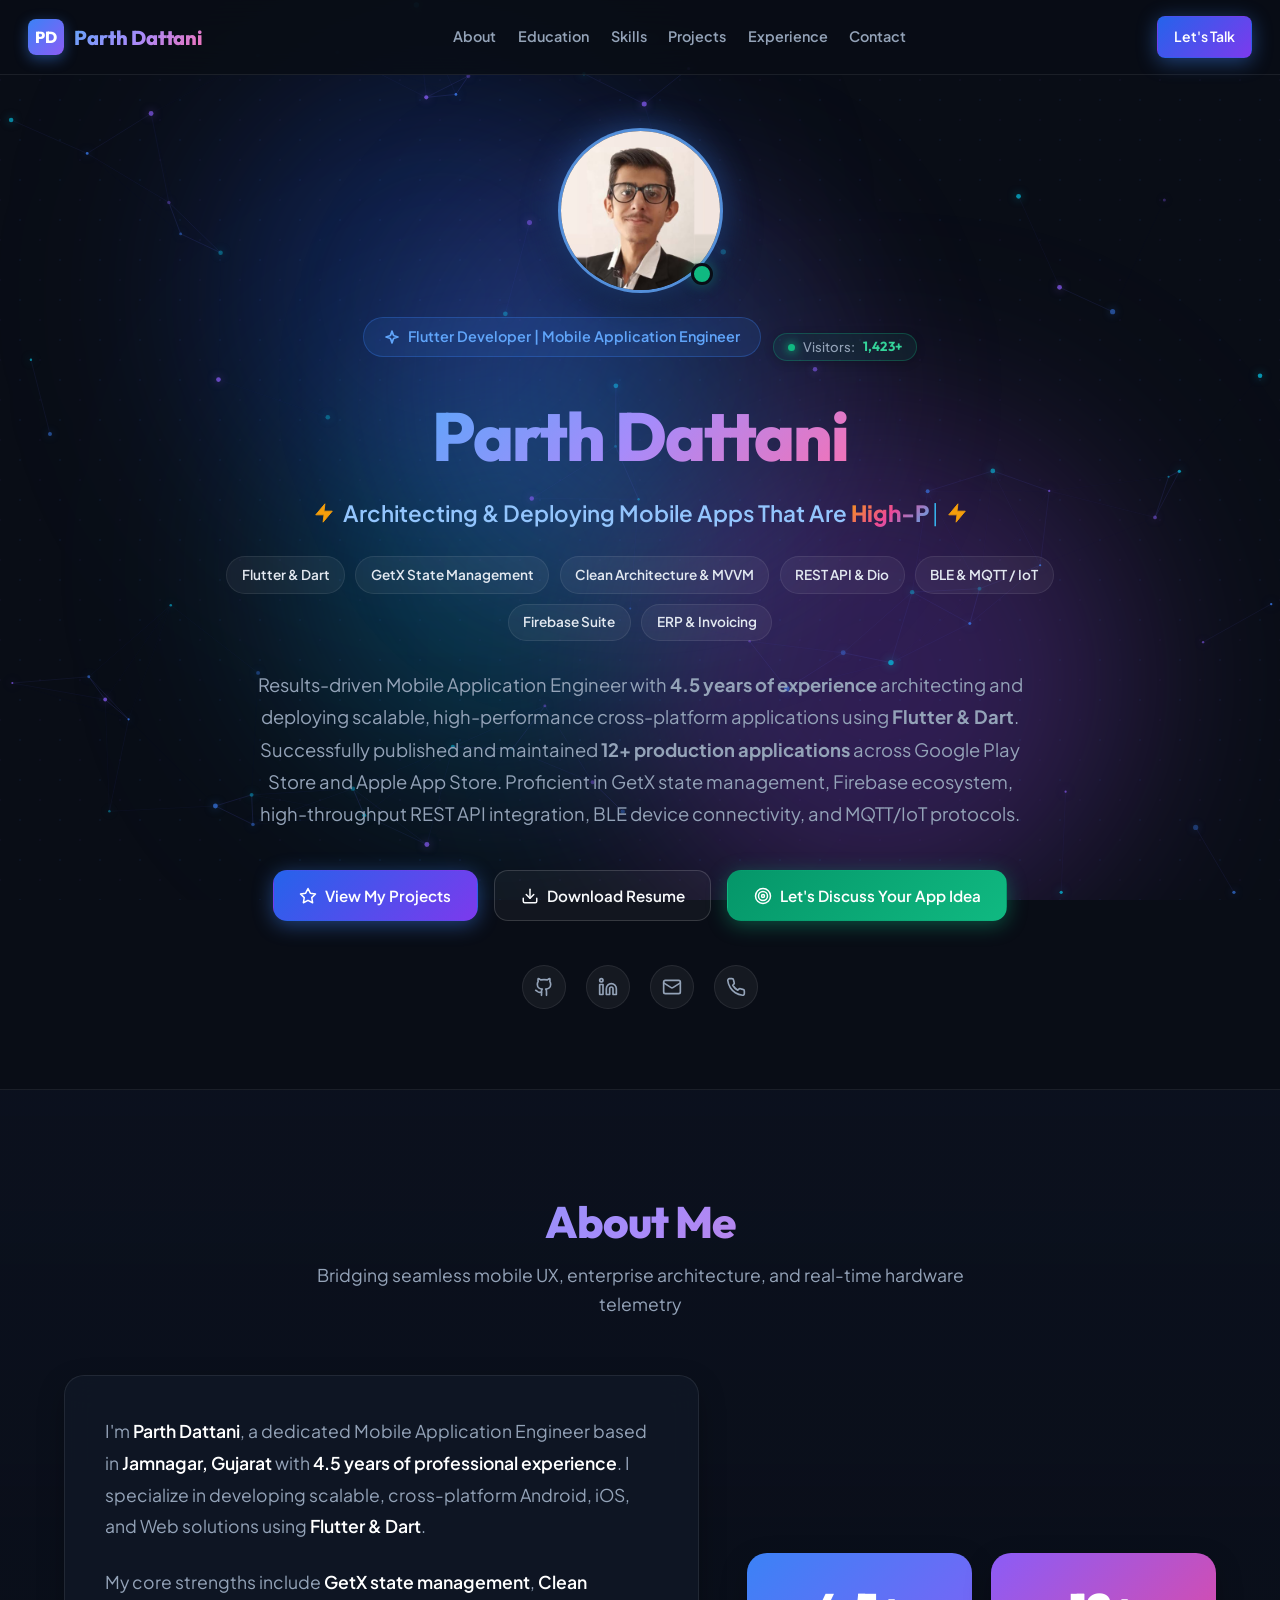
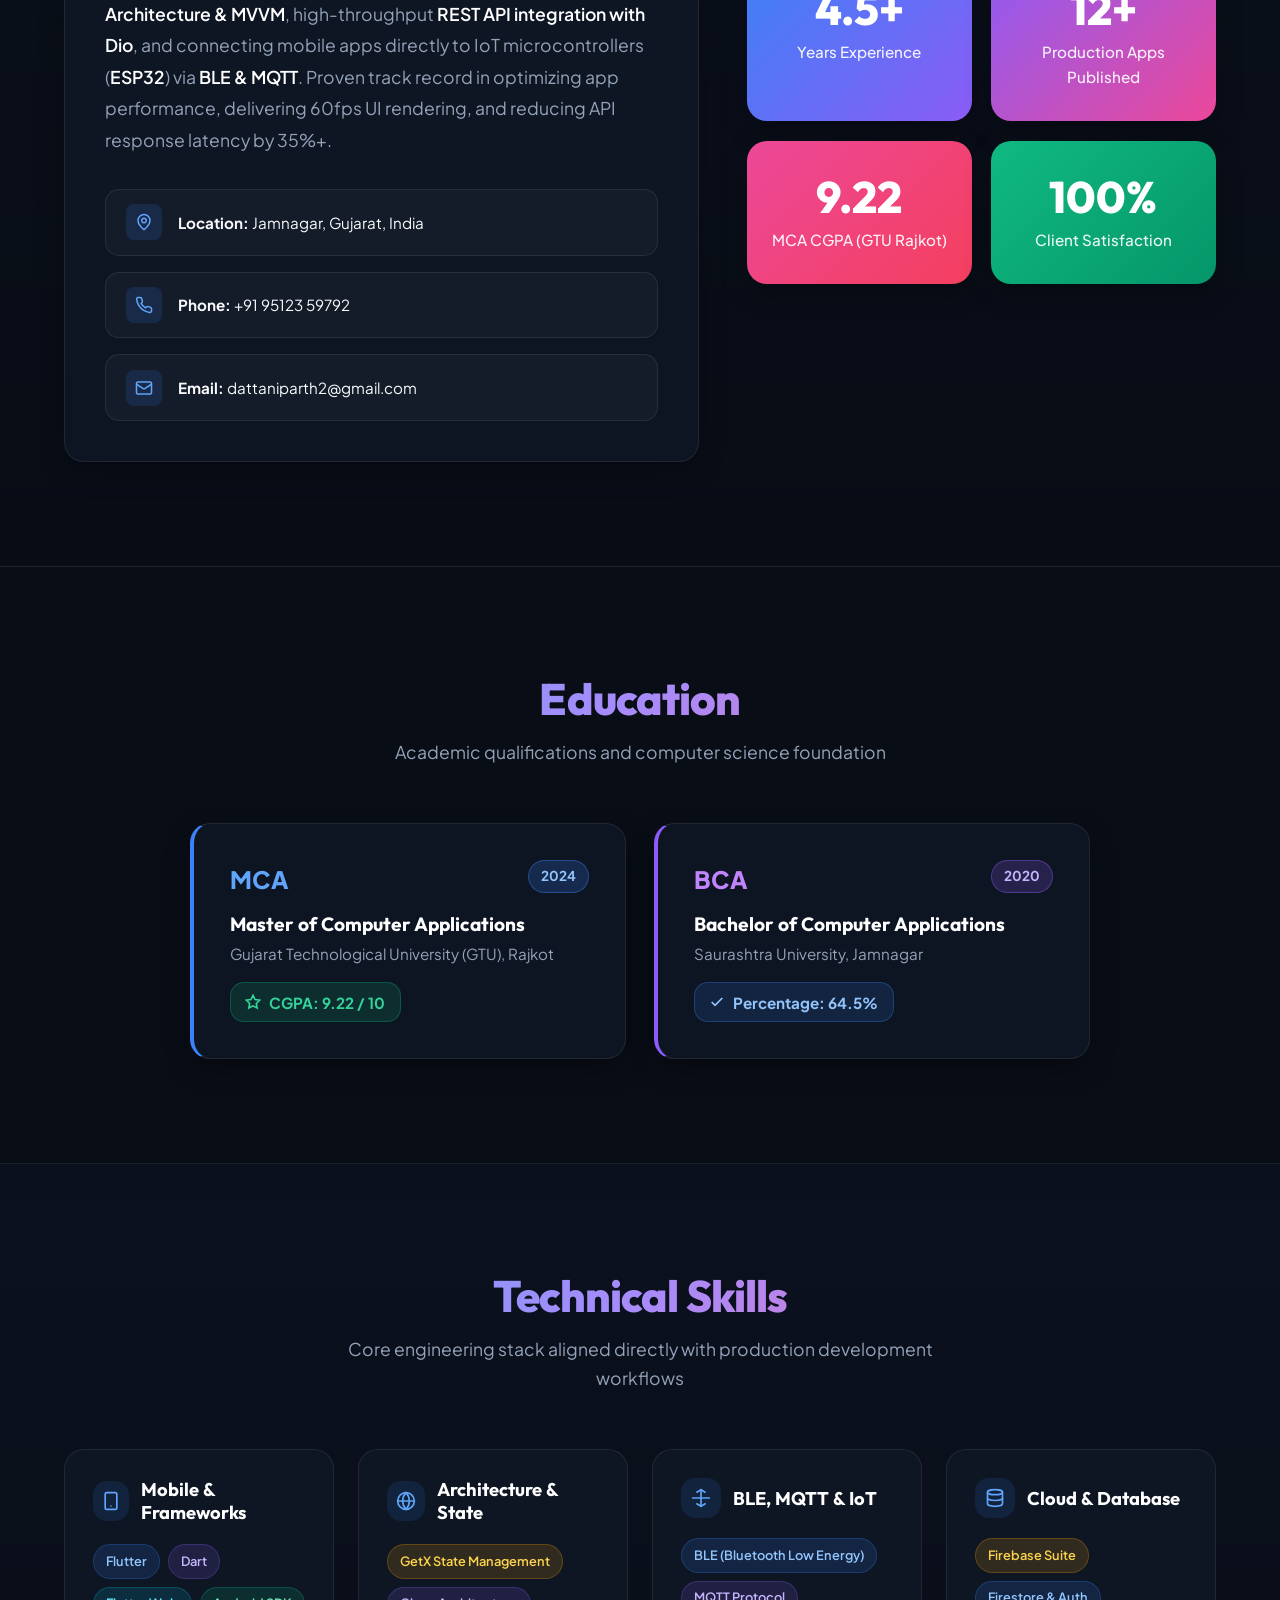
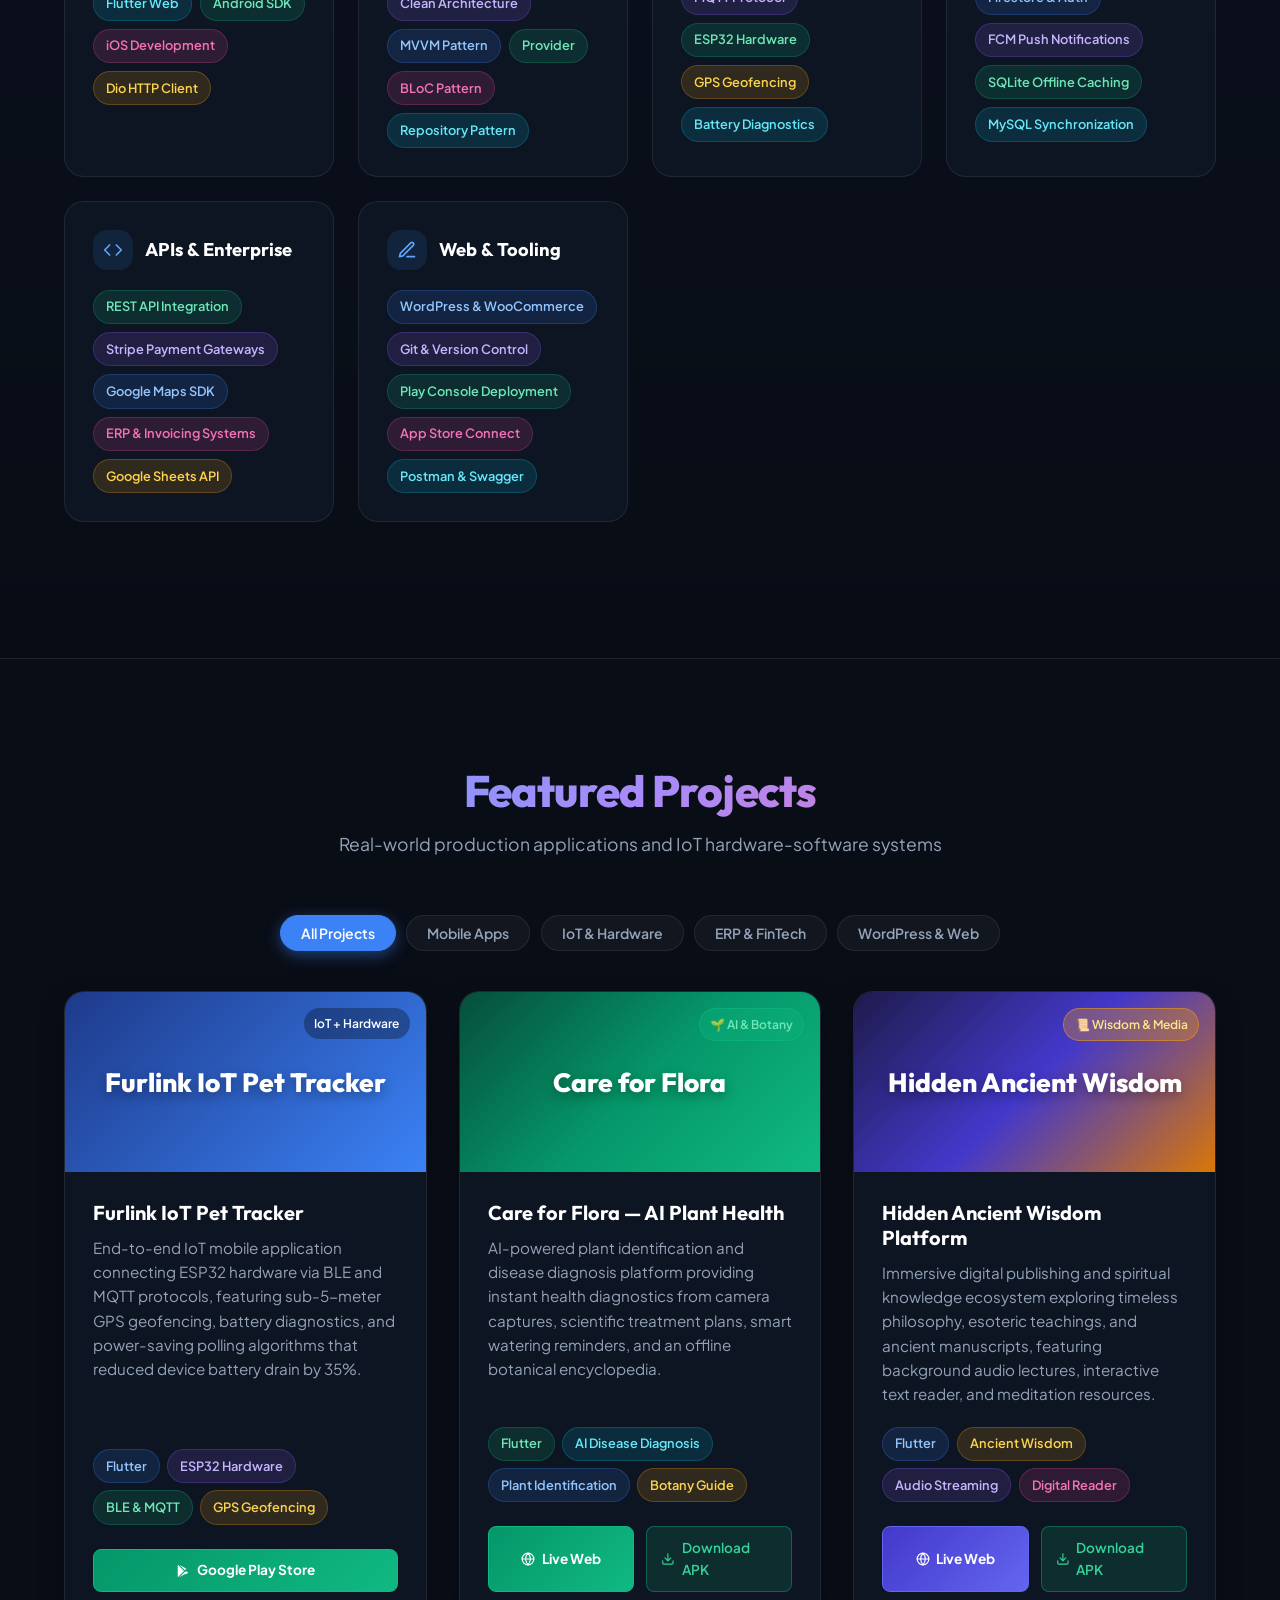
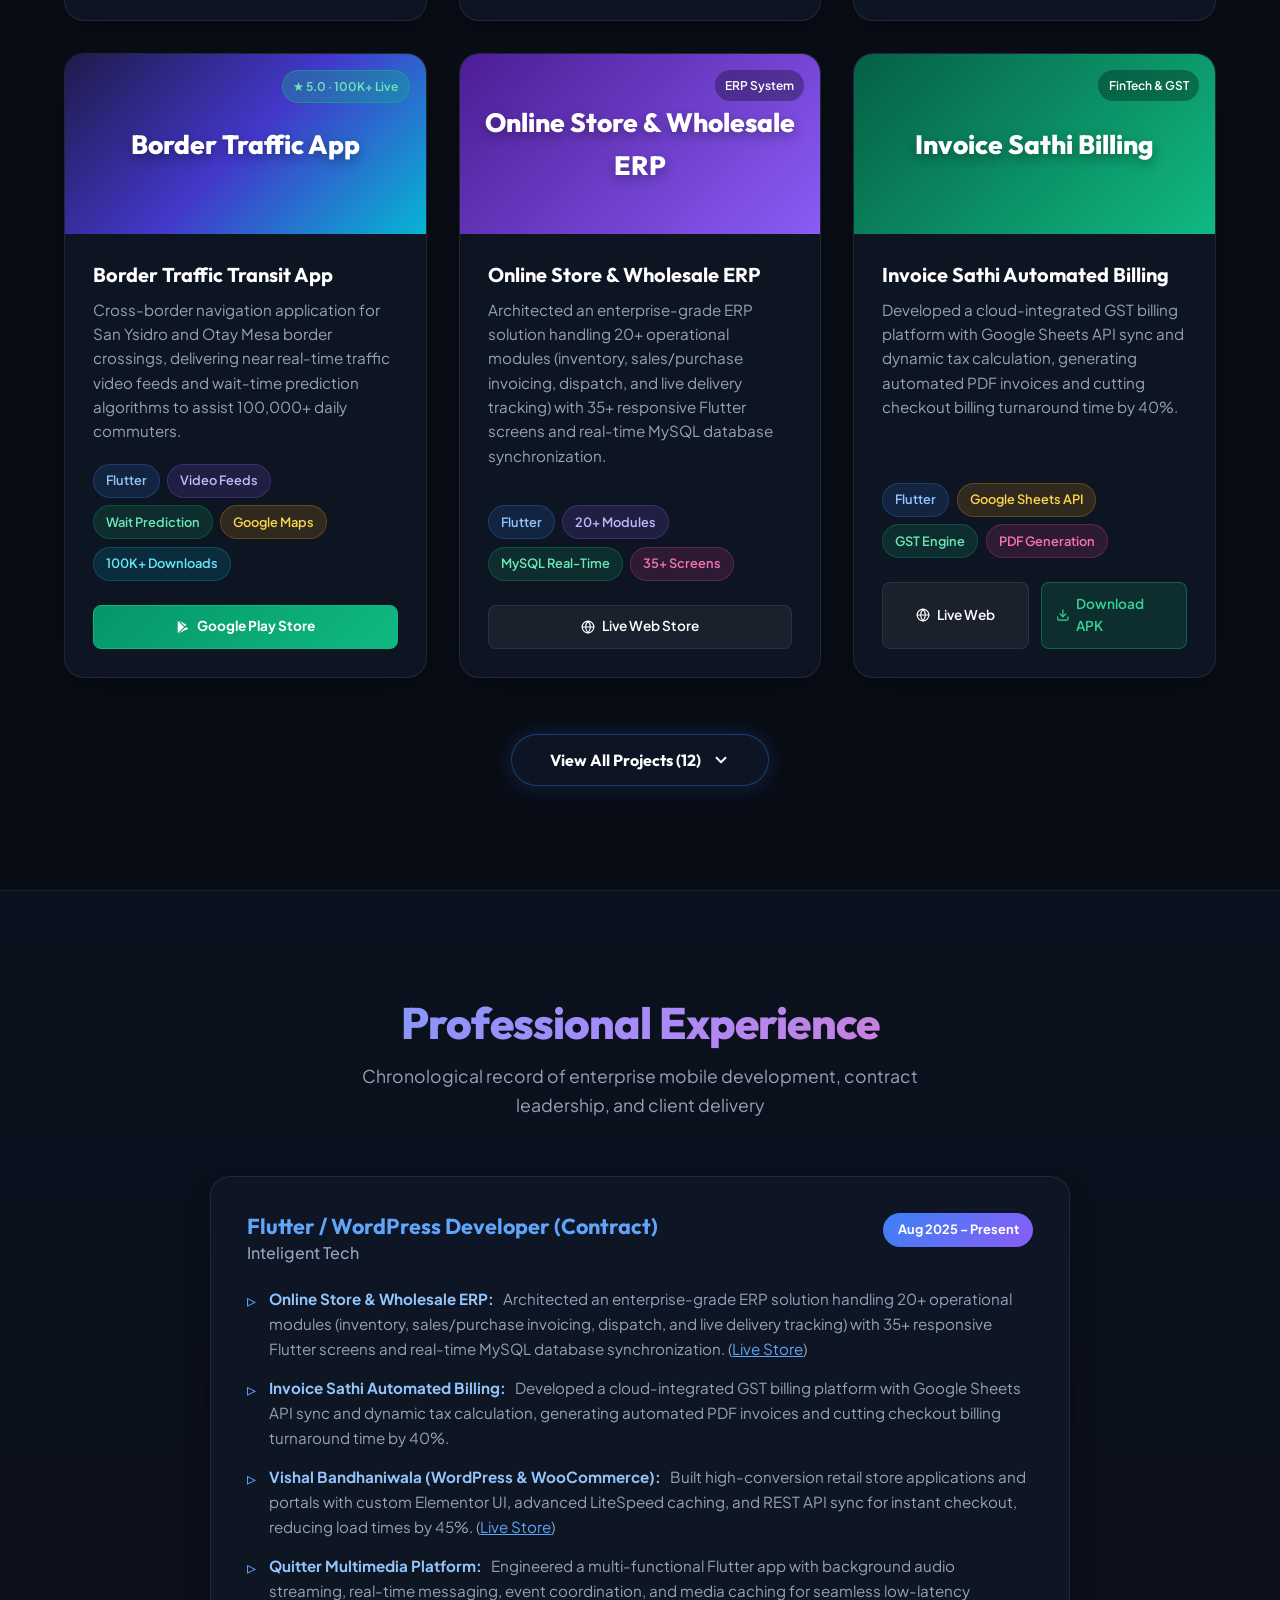
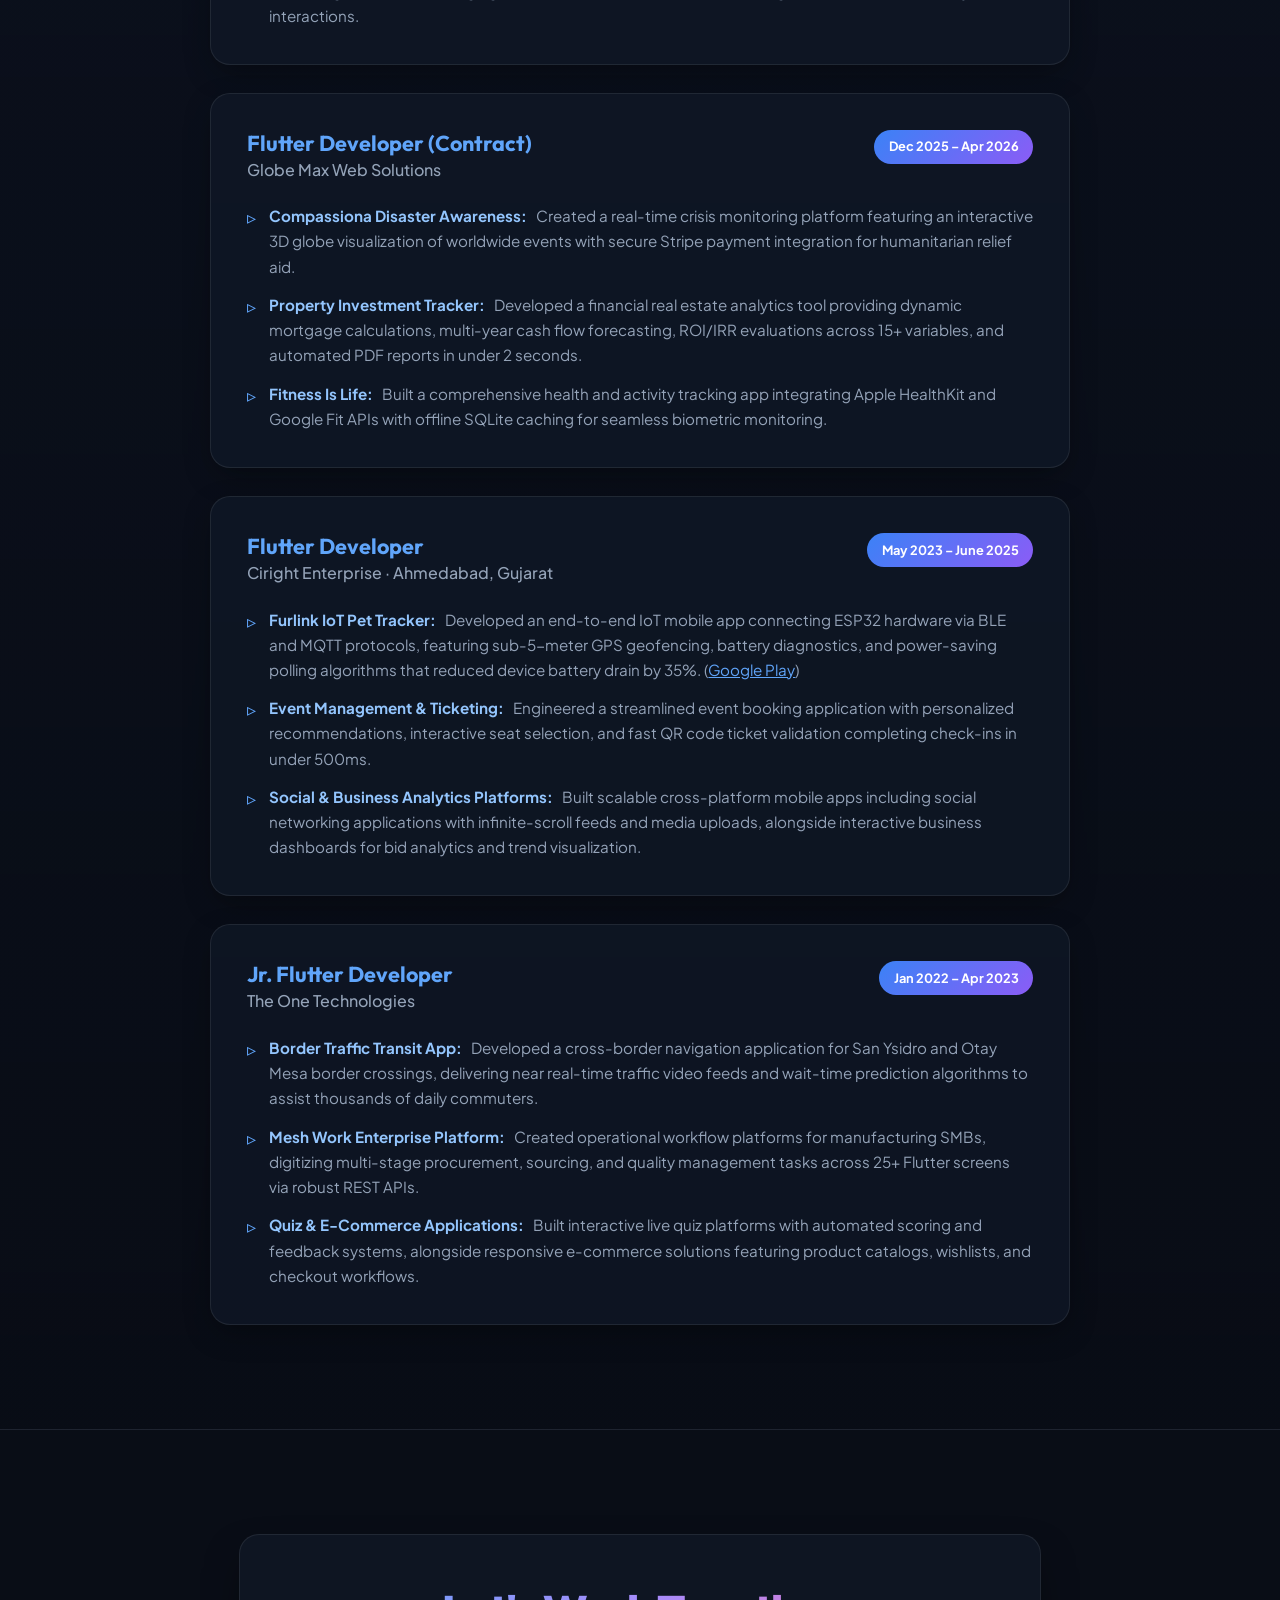
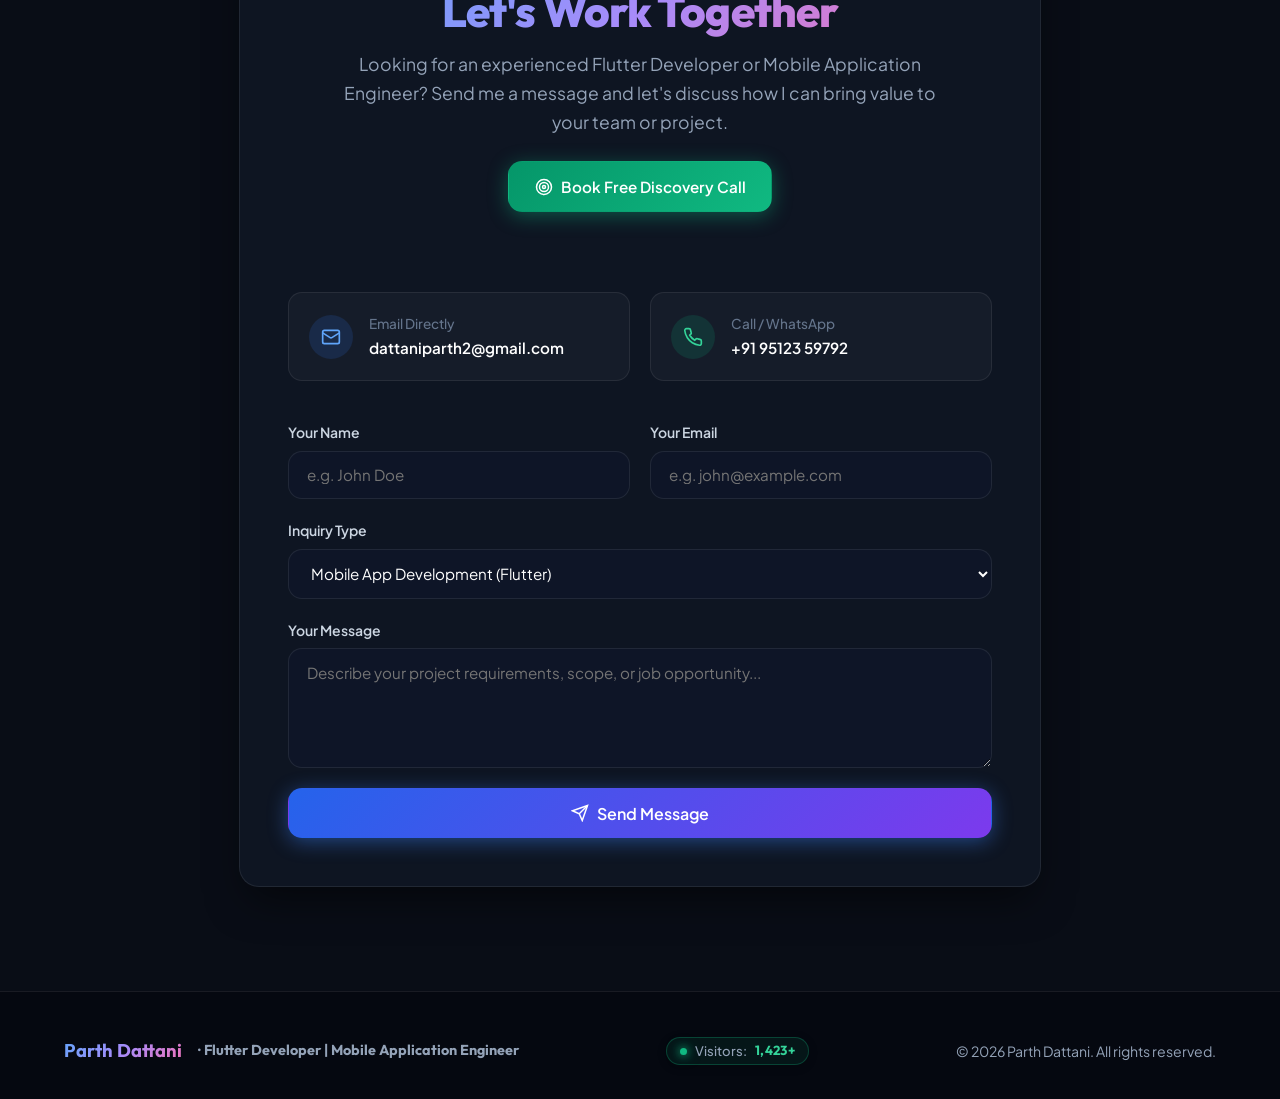
==== commit 3f75bcae: "fix: Update Experience - Flutter Developer at Ciright Enterprise, Ahmedabad; remove PixelPerfect ref" ====
--- a/index.html
+++ b/index.html
@@ -1,44 +1,49 @@
 <!DOCTYPE html>
 <html lang="en">
+
 <head>
   <meta charset="UTF-8">
   <meta name="viewport" content="width=device-width, initial-scale=1.0">
-  <title>PixelPerfect Apps | Enterprise Mobile App Development &amp; IoT Solutions Studio</title>
+  <title>Parth Dattani | Senior Flutter Developer &amp; Mobile Application Engineer | Jamnagar, India</title>
 
   <!-- Primary Meta Tags -->
-  <meta name="title" content="PixelPerfect Apps | Enterprise Mobile App Development &amp; IoT Solutions Studio">
-  <meta name="description" content="PixelPerfect Apps is an enterprise software engineering studio architecting mission-critical 60fps Flutter mobile applications, ESP32 BLE/MQTT hardware telemetry, and custom ERP cloud platforms. Guaranteed 99.8% crash-free SLAs. Based in Jamnagar, Gujarat — Delivering worldwide.">
-  <meta name="keywords" content="PixelPerfect Apps, Mobile App Development Company, Flutter App Development Agency, IoT Solutions Company, ESP32 Firmware Development, BLE GATT Development, MQTT Cloud Broker, Enterprise ERP Development, Cross-Platform Mobile Apps, App Development Jamnagar, App Development Gujarat India">
-  <meta name="author" content="PixelPerfect Apps">
+  <meta name="title" content="Parth Dattani | Senior Flutter Developer &amp; Mobile Application Engineer">
+  <meta name="description"
+    content="Senior Mobile Application Engineer with 4.5+ years experience building 12+ production cross-platform Flutter apps, ESP32 IoT telemetry, BLE GATT, MQTT protocols, and enterprise ERP systems. Based in Jamnagar, Gujarat, India.">
+  <meta name="keywords"
+    content="Parth Dattani, Flutter Developer, Mobile Application Engineer, Senior Flutter Developer, Flutter Developer Jamnagar, Flutter Developer Gujarat, Dart, GetX State Management, Clean Architecture, BLoC, BLE GATT, MQTT IoT, ESP32 Microcontroller, Android SDK, iOS Swift, Gujarat Technological University, GTU MCA">
+  <meta name="author" content="Parth Dattani">
   <meta name="robots" content="index, follow, max-image-preview:large, max-snippet:-1, max-video-preview:-1">
   <meta name="theme-color" content="#090d16">
   <meta name="google-site-verification" content="NCTbNuI5qNuEPKAIJplFB040nCJ8PhMv_U3gflNBRvY" />
 
   <!-- Canonical URL -->
-  <link rel="canonical" href="https://pixelperfectapps.netlify.app/">
-
-  <!-- Favicon & Touch Icons -->
-  <link rel="icon" type="image/png" href="images/pixelperfect-logo.png">
-  <link rel="apple-touch-icon" href="images/pixelperfect-logo.png">
+  <link rel="canonical" href="https://parth-dattani.github.io/portfolio/">
+
+  <!-- Favicon & Icons -->
+  <link rel="icon" type="image/jpeg" href="images/parth-dattani.jpg">
+  <link rel="apple-touch-icon" href="images/parth-dattani.jpg">
 
   <!-- Open Graph / Facebook -->
-  <meta property="og:type" content="website">
+  <meta property="og:type" content="profile">
   <meta property="og:locale" content="en_US">
-  <meta property="og:site_name" content="PixelPerfect Apps">
-  <meta property="og:url" content="https://pixelperfectapps.netlify.app/">
-  <meta property="og:title" content="PixelPerfect Apps | Enterprise Mobile App &amp; IoT Engineering Studio">
-  <meta property="og:description" content="Architecting high-performance 60fps Flutter apps, ESP32 BLE telemetry, and enterprise cloud solutions with guaranteed SLAs.">
-  <meta property="og:image" content="https://pixelperfectapps.netlify.app/images/pixelperfect-banner.png">
-  <meta property="og:image:width" content="1200">
-  <meta property="og:image:height" content="630">
-  <meta property="og:image:alt" content="PixelPerfect Apps - Mobile App &amp; IoT Engineering Studio">
+  <meta property="og:site_name" content="Parth Dattani Portfolio">
+  <meta property="og:url" content="https://parth-dattani.github.io/portfolio/">
+  <meta property="og:title" content="Parth Dattani | Senior Flutter Developer &amp; Mobile Application Engineer">
+  <meta property="og:description"
+    content="4.5+ Years Experience · 12+ Published Apps · 60fps Flutter, BLE &amp; IoT Systems. Delivering enterprise mobile solutions worldwide.">
+  <meta property="og:image" content="https://parth-dattani.github.io/portfolio/images/parth-dattani.jpg">
+  <meta property="og:image:width" content="800">
+  <meta property="og:image:height" content="800">
+  <meta property="og:image:alt" content="Parth Dattani - Senior Flutter Developer &amp; Mobile Engineer">
 
   <!-- Twitter / X Card -->
   <meta name="twitter:card" content="summary_large_image">
-  <meta name="twitter:url" content="https://pixelperfectapps.netlify.app/">
-  <meta name="twitter:title" content="PixelPerfect Apps | Mobile App &amp; IoT Engineering Studio">
-  <meta name="twitter:description" content="Engineering high-performance 60fps mobile applications, custom IoT hardware telemetry, and enterprise cloud ERP solutions.">
-  <meta name="twitter:image" content="https://pixelperfectapps.netlify.app/images/pixelperfect-banner.png">
+  <meta name="twitter:url" content="https://parth-dattani.github.io/portfolio/">
+  <meta name="twitter:title" content="Parth Dattani | Senior Flutter Developer &amp; Mobile Engineer">
+  <meta name="twitter:description"
+    content="Architecting and deploying high-performance 60fps Flutter mobile apps, ESP32 firmware, and enterprise ERP systems.">
+  <meta name="twitter:image" content="https://parth-dattani.github.io/portfolio/images/parth-dattani.jpg">
 
   <!-- Local & Geo Targeting Meta Tags -->
   <meta name="geo.region" content="IN-GJ">
@@ -46,143 +51,51 @@
   <meta name="geo.position" content="22.4707;70.0577">
   <meta name="ICBM" content="22.4707, 70.0577">
 
-  <!-- JSON-LD Structured Data: ProfessionalService & Organization -->
+  <!-- JSON-LD Structured Data (Schema.org Person Markup) -->
   <script type="application/ld+json">
   {
     "@context": "https://schema.org",
-    "@type": "ProfessionalService",
-    "name": "PixelPerfect Apps",
-    "image": "https://pixelperfectapps.netlify.app/images/pixelperfect-banner.png",
-    "logo": "https://pixelperfectapps.netlify.app/images/pixelperfect-logo.png",
-    "url": "https://pixelperfectapps.netlify.app/",
+    "@type": "Person",
+    "name": "Parth Dattani",
+    "url": "https://parth-dattani.github.io/portfolio/",
+    "image": "https://parth-dattani.github.io/portfolio/images/parth-dattani.jpg",
+    "jobTitle": "Mobile Application Engineer & Senior Flutter Developer",
+    "description": "Mobile Application Engineer with 4.5+ years of experience architecting and deploying 12+ production cross-platform applications using Flutter & Dart.",
     "telephone": "+919512359792",
-    "priceRange": "$$",
+    "email": "dattaniparth2@gmail.com",
+    "worksFor": {
+      "@type": "Organization",
+      "name": "Ciright Enterprise",
+      "url": "https://ciright.com/"
+    },
+    "alumniOf": {
+      "@type": "EducationalOrganization",
+      "name": "Gujarat Technological University",
+      "alternateName": "GTU Rajkot"
+    },
     "address": {
       "@type": "PostalAddress",
       "addressLocality": "Jamnagar",
       "addressRegion": "Gujarat",
       "addressCountry": "India"
     },
-    "geo": {
-      "@type": "GeoCoordinates",
-      "latitude": 22.4707,
-      "longitude": 70.0577
-    },
-    "openingHoursSpecification": {
-      "@type": "OpeningHoursSpecification",
-      "dayOfWeek": [
-        "Monday",
-        "Tuesday",
-        "Wednesday",
-        "Thursday",
-        "Friday",
-        "Saturday"
-      ],
-      "opens": "09:00",
-      "closes": "20:00"
-    },
-    "founder": {
-      "@type": "Person",
-      "name": "Parth Dattani",
-      "jobTitle": "Principal Solutions Architect",
-      "url": "https://parth-dattani.github.io/portfolio/"
-    },
     "sameAs": [
       "https://github.com/Parth-Dattani",
-      "https://www.linkedin.com/in/parth-dattani-1ab69a16a/",
-      "https://www.facebook.com/profile.php?id=61587304689456"
+      "https://www.linkedin.com/in/parth-dattani-1ab69a16a/"
     ],
-    "areaServed": {
-      "@type": "AdministrativeArea",
-      "name": "Worldwide"
-    },
-    "hasOfferCatalog": {
-      "@type": "OfferCatalog",
-      "name": "Software Engineering Services",
-      "itemListElement": [
-        {
-          "@type": "Offer",
-          "itemOffered": {
-            "@type": "Service",
-            "name": "Mobile App Engineering (Flutter, iOS, Android)",
-            "description": "Cross-platform mobile app development with 60fps animations, Clean MVVM architecture, and App Store / Google Play publishing."
-          }
-        },
-        {
-          "@type": "Offer",
-          "itemOffered": {
-            "@type": "Service",
-            "name": "IoT Hardware Telemetry & Firmware (ESP32, BLE, MQTT)",
-            "description": "Custom microcontroller firmware, BLE GATT communication profiles, MQTT cloud brokers, and sub-5m GPS geofencing."
-          }
-        },
-        {
-          "@type": "Offer",
-          "itemOffered": {
-            "@type": "Service",
-            "name": "Enterprise ERP & FinTech Cloud Systems",
-            "description": "Bespoke business automation ERPs handling multi-module inventory, dispatch, real-time MySQL synchronization, and GST engines."
-          }
-        },
-        {
-          "@type": "Offer",
-          "itemOffered": {
-            "@type": "Service",
-            "name": "E-Commerce & High-Conversion Web Portals",
-            "description": "WooCommerce, WordPress, WhatsApp automated ordering engines, and LiteSpeed optimized platforms."
-          }
-        }
-      ]
-    }
-  }
-  </script>
-
-  <!-- JSON-LD Structured Data: FAQPage Rich Snippet -->
-  <script type="application/ld+json">
-  {
-    "@context": "https://schema.org",
-    "@type": "FAQPage",
-    "mainEntity": [
-      {
-        "@type": "Question",
-        "name": "What core technologies and frameworks does PixelPerfect Apps specialize in?",
-        "acceptedAnswer": {
-          "@type": "Answer",
-          "text": "We specialize in cross-platform mobile engineering using Flutter & Dart for iOS and Android, embedded firmware for ESP32 microcontrollers, Bluetooth Low Energy (BLE GATT), MQTT cloud brokers, Firebase suite, MySQL real-time databases, and WordPress/WooCommerce."
-        }
-      },
-      {
-        "@type": "Question",
-        "name": "How does your development and sprint delivery process work?",
-        "acceptedAnswer": {
-          "@type": "Answer",
-          "text": "We operate in agile 2-week sprints. Each sprint begins with agreed milestones, followed by continuous coding, peer reviews, automated unit testing, and bi-weekly live APK / TestFlight builds delivered directly to you for feedback."
-        }
-      },
-      {
-        "@type": "Question",
-        "name": "Who owns the intellectual property (IP) and source code?",
-        "acceptedAnswer": {
-          "@type": "Answer",
-          "text": "You do — 100%. Upon completion and milestone settlement, all source code, Figma design assets, database schemas, and intellectual property rights are fully transferred to your company with zero licensing fees or lock-ins."
-        }
-      },
-      {
-        "@type": "Question",
-        "name": "How do you estimate project pricing and timelines?",
-        "acceptedAnswer": {
-          "@type": "Answer",
-          "text": "We offer two models: Fixed-Price Turnkey (ideal for MVPs with well-defined scopes and milestone budgets) and Dedicated Engineering Pods (monthly capacity with daily standups and continuous PR deployments)."
-        }
-      },
-      {
-        "@type": "Question",
-        "name": "What post-launch support and SLAs do you provide?",
-        "acceptedAnswer": {
-          "@type": "Answer",
-          "text": "Every fixed project includes 30 days of complimentary post-launch warranty support. Beyond that, we provide monthly SLA retainers covering OS updates (iOS/Android major releases), Crashlytics diagnostics, database backups, security patches, and guaranteed response times."
-        }
-      }
+    "knowsAbout": [
+      "Flutter Development",
+      "Dart",
+      "Mobile Application Engineering",
+      "Internet of Things (IoT)",
+      "ESP32 Microcontrollers",
+      "Bluetooth Low Energy (BLE GATT)",
+      "MQTT Cloud Brokers",
+      "GetX State Management",
+      "Clean Architecture & MVVM",
+      "Firebase Suite",
+      "REST API & Dio",
+      "Enterprise ERP Systems"
     ]
   }
   </script>
@@ -190,13 +103,16 @@
   <!-- Google Fonts -->
   <link rel="preconnect" href="https://fonts.googleapis.com">
   <link rel="preconnect" href="https://fonts.gstatic.com" crossorigin>
-  <link href="https://fonts.googleapis.com/css2?family=Outfit:wght@400;500;600;700;800&family=Plus+Jakarta+Sans:wght@300;400;500;600;700;800&display=swap" rel="stylesheet">
-  
+  <link
+    href="https://fonts.googleapis.com/css2?family=Outfit:wght@400;500;600;700;800&family=Plus+Jakarta+Sans:wght@300;400;500;600;700;800&display=swap"
+    rel="stylesheet">
+
   <!-- Main Stylesheet -->
-  <link rel="stylesheet" href="styles.css?v=3.6">
+  <link rel="stylesheet" href="styles.css?v=2.2">
 </head>
+
 <body>
-  <!-- Reading Scroll Progress Bar -->
+  <!-- Reading Progress Bar (Creativestuffstudio Style) -->
   <div id="readingProgressBar" class="reading-progress-bar"></div>
 
   <!-- Dynamic Background Effects -->
@@ -212,23 +128,21 @@
   <header class="header" id="header">
     <nav class="nav container">
       <a href="#hero" class="logo">
-        <img src="images/pixelperfect-logo.png" alt="PixelPerfect Apps Logo" class="logo-img" style="width: 36px; height: 36px; border-radius: 50%; box-shadow: 0 0 14px rgba(6, 182, 212, 0.5); object-fit: cover;">
-        <span><strong style="color: #ffffff;">PixelPerfect</strong> <span style="color: #22d3ee; font-weight: 800;">Apps</span></span>
+        <span class="logo-badge">PD</span>
+        <span class="text-gradient">Parth Dattani</span>
       </a>
 
       <ul class="nav-links" id="navLinks">
-        <li><a href="#services" class="nav-link">Services</a></li>
-        <li><a href="#industries" class="nav-link">Industries</a></li>
-        <li><a href="#projects" class="nav-link">Portfolio</a></li>
-        <li><a href="#process" class="nav-link">Process</a></li>
-        <li><a href="#models" class="nav-link">Pricing</a></li>
-        <li><a href="#why-us" class="nav-link">Why Us</a></li>
-        <li><a href="#faq" class="nav-link">FAQ</a></li>
+        <li><a href="#about" class="nav-link">About</a></li>
+        <li><a href="#education" class="nav-link">Education</a></li>
+        <li><a href="#skills" class="nav-link">Skills</a></li>
+        <li><a href="#projects" class="nav-link">Projects</a></li>
+        <li><a href="#experience" class="nav-link">Experience</a></li>
         <li><a href="#contact" class="nav-link">Contact</a></li>
       </ul>
 
       <div class="nav-actions">
-        <a href="#contact" class="btn btn-primary btn-sm">Get Quote</a>
+        <a href="#contact" class="btn btn-primary btn-sm">Let's Talk</a>
         <button class="nav-toggle" id="navToggle" aria-label="Toggle Navigation Menu">
           <span></span><span></span><span></span>
         </button>
@@ -237,438 +151,439 @@
   </header>
 
   <main>
-    <!-- Hero Section (2-Column Agency Layout) -->
+    <!-- Hero Section -->
     <section class="hero-section" id="hero">
       <div class="hero-glow-1"></div>
-      
-      <div class="container">
-        <div class="hero-agency-grid">
-          
-          <!-- Left Column: Agency Pitch, Trust & CTAs -->
-          <div class="hero-agency-left">
-            <div class="hero-badge-pill anim-fade-down" style="border-color: rgba(6, 182, 212, 0.35); background: rgba(6, 182, 212, 0.12); color: #22d3ee;">
-              <svg xmlns="http://www.w3.org/2000/svg" width="16" height="16" viewBox="0 0 24 24" fill="none" stroke="currentColor" stroke-width="2.5"><polygon points="13 2 3 14 12 14 11 22 21 10 12 10 13 2"></polygon></svg>
-              Enterprise Mobile &amp; IoT Engineering Studio
-            </div>
-
-            <h1 class="hero-title text-gradient anim-fade-up">
-              Engineering High-Impact Mobile Apps &amp; Smart IoT Systems That Drive <br>
-              <span class="typing-wrapper"><span class="typing-word" data-words='["Growth", "Innovation", "Market Dominance", "Enterprise Scale", "Real-World Impact"]'>Growth</span><span class="typing-cursor">|</span></span>
-            </h1>
-
-            <p class="hero-agency-lead anim-fade-up" data-delay="100">
-              We partner with high-growth startups and visionary enterprises to design, build, and deploy mission-critical software. From 60fps Flutter applications and custom ESP32/BLE hardware telemetry to enterprise ERP cloud systems — delivered with guaranteed SLAs and zero technical debt.
-            </p>
-
-            <div class="hero-bullets-grid">
-              <div class="hero-bullet-item anim-zoom-in" data-delay="150">
-                <svg class="hero-bullet-icon" width="18" height="18" viewBox="0 0 24 24" fill="none" stroke="currentColor" stroke-width="2.5"><polyline points="20 6 9 17 4 12"></polyline></svg>
-                <span><strong class="counter-number" data-counter-end="12" data-counter-suffix="+">12+</strong> Production Apps Live</span>
-              </div>
-              <div class="hero-bullet-item anim-zoom-in" data-delay="200">
-                <svg class="hero-bullet-icon" width="18" height="18" viewBox="0 0 24 24" fill="none" stroke="currentColor" stroke-width="2.5"><polyline points="20 6 9 17 4 12"></polyline></svg>
-                <span><strong class="counter-number" data-counter-end="99.8" data-counter-decimals="1" data-counter-suffix="%">99.8%</strong> Crash-Free SLA Guarantee</span>
-              </div>
-              <div class="hero-bullet-item anim-zoom-in" data-delay="250">
-                <svg class="hero-bullet-icon" width="18" height="18" viewBox="0 0 24 24" fill="none" stroke="currentColor" stroke-width="2.5"><polyline points="20 6 9 17 4 12"></polyline></svg>
-                <span>Sub-5m GPS &amp; BLE Telemetry</span>
-              </div>
-              <div class="hero-bullet-item anim-zoom-in" data-delay="300">
-                <svg class="hero-bullet-icon" width="18" height="18" viewBox="0 0 24 24" fill="none" stroke="currentColor" stroke-width="2.5"><polyline points="20 6 9 17 4 12"></polyline></svg>
-                <span><strong class="counter-number" data-counter-end="100" data-counter-suffix="%">100%</strong> On-Time Milestone Delivery</span>
-              </div>
-            </div>
-
-            <div class="hero-buttons">
-              <a href="#contact" class="btn btn-primary">
-                <svg xmlns="http://www.w3.org/2000/svg" width="18" height="18" viewBox="0 0 24 24" fill="none" stroke="currentColor" stroke-width="2"><circle cx="12" cy="12" r="10"></circle><circle cx="12" cy="12" r="6"></circle><circle cx="12" cy="12" r="2"></circle></svg>
-                Request Free Proposal
-              </a>
-              <a href="#projects" class="btn btn-outline">
-                <svg xmlns="http://www.w3.org/2000/svg" width="18" height="18" viewBox="0 0 24 24" fill="none" stroke="currentColor" stroke-width="2"><polygon points="12 2 15.09 8.26 22 9.27 17 14.14 18.18 21.02 12 17.77 5.82 21.02 7 14.14 2 9.27 8.91 8.26 12 2"></polygon></svg>
-                Explore Case Studies
-              </a>
-              <a href="https://drive.google.com/file/d/1WzyoeDDawLvLskoEjIEJ572R3XtesWFU/view?usp=sharing" target="_blank" rel="noopener noreferrer" class="btn btn-outline" id="resumeBtn">
-                <svg xmlns="http://www.w3.org/2000/svg" width="18" height="18" viewBox="0 0 24 24" fill="none" stroke="currentColor" stroke-width="2"><path d="M21 15v4a2 2 0 0 1-2 2H5a2 2 0 0 1-2-2v-4"></path><polyline points="7 10 12 15 17 10"></polyline><line x1="12" x2="12" y1="15" y2="3"></line></svg>
-                Studio Deck / CV
-              </a>
-            </div>
-
-            <div class="hero-trust-bar">
-              <div class="hero-trust-rating">
-                <span>★★★★★</span>
-                <strong style="color: #ffffff;">4.9/5 Rating</strong>
-              </div>
-              <span>·</span>
-              <span>Directed by <strong>Parth Dattani (MCA GTU 9.22 CGPA)</strong></span>
-              <span>·</span>
-              <div class="visitor-counter-pill" title="Visitors Counter">
-                <span class="visitor-pulse-dot"></span>
-                <span class="visitor-label">Visitors:</span>
-                <strong class="visitor-number visitor-count-val" id="heroVisitorCount">1,422+</strong>
-              </div>
-            </div>
-          </div>
-
-          <!-- Right Column: Interactive Studio Tech Console -->
-          <div class="hero-agency-right anim-slide-right" data-delay="150">
-            <div class="agency-tech-console">
-              <div class="console-header">
-                <div class="console-dots">
-                  <span class="console-dot console-dot-red"></span>
-                  <span class="console-dot console-dot-yellow"></span>
-                  <span class="console-dot console-dot-green"></span>
-                </div>
-                <span class="console-title">pixelperfect-core-v3.4 [LIVE]</span>
-                <span class="console-status-badge">
-                  <span class="console-status-dot"></span>
-                  Node Active
-                </span>
-              </div>
-
-              <div class="console-body">
-                <!-- Live Telemetry Monitor -->
-                <div class="telemetry-grid">
-                  <div class="telemetry-box">
-                    <span class="telemetry-label" id="telemetryLabel1">Render Engine</span>
-                    <span class="telemetry-val cyan" id="telemetryFps">60.0 FPS</span>
-                  </div>
-                  <div class="telemetry-box">
-                    <span class="telemetry-label" id="telemetryLabel2">BLE / MQTT Latency</span>
-                    <span class="telemetry-val green" id="telemetryLatency">12ms</span>
-                  </div>
-                  <div class="telemetry-box">
-                    <span class="telemetry-label" id="telemetryLabel3">GPS Geofence</span>
-                    <span class="telemetry-val amber" id="telemetryGps">&lt; 3.8m Lock</span>
-                  </div>
-                  <div class="telemetry-box">
-                    <span class="telemetry-label" id="telemetryLabel4">Heap Memory</span>
-                    <span class="telemetry-val purple" id="telemetryRam">&lt; 39MB Peak</span>
-                  </div>
-                </div>
-
-                <!-- Interactive Switcher Tabs -->
-                <div class="console-tabs">
-                  <button class="console-tab-btn active" data-tab="tab-furlink">📱 Furlink IoT</button>
-                  <button class="console-tab-btn" data-tab="tab-erp">🏢 Wholesale ERP</button>
-                  <button class="console-tab-btn" data-tab="tab-gst">💳 GST Invoicing</button>
-                  <button class="console-tab-btn" data-tab="tab-ecom">🛒 E-Commerce</button>
-                </div>
-
-                <!-- Tab 1: Furlink IoT -->
-                <div class="console-tab-content" id="tab-furlink">
-                  <div class="console-tab-title">
-                    <span>🐾 Furlink IoT Smart Pet Tracker</span>
-                  </div>
-                  <p class="console-tab-desc">
-                    Real-time ESP32 hardware telemetry stream via BLE GATT &amp; MQTT protocols. Low-power polling algorithm reduced device battery consumption by 35%.
-                  </p>
-                  <div class="console-tab-stack">
-                    <span>Flutter 3.x</span>
-                    <span>ESP32 C/C++</span>
-                    <span>BLE GATT</span>
-                    <span>MQTT Broker</span>
-                    <span>Google Play Live</span>
-                  </div>
-                </div>
-
-                <!-- Tab 2: Wholesale ERP -->
-                <div class="console-tab-content" id="tab-erp" style="display: none;">
-                  <div class="console-tab-title">
-                    <span>🏢 Shree Momai Enterprise Wholesale ERP</span>
-                  </div>
-                  <p class="console-tab-desc">
-                    Enterprise ERP managing 20+ operational modules (sales/purchase, dispatch, inventory) with 35+ responsive Flutter screens and real-time MySQL synchronization.
-                  </p>
-                  <div class="console-tab-stack">
-                    <span>Flutter Web &amp; App</span>
-                    <span>MySQL Real-Time</span>
-                    <span>20+ Modules</span>
-                    <span>Driver GPS Track</span>
-                  </div>
-                </div>
-
-                <!-- Tab 3: GST Invoicing -->
-                <div class="console-tab-content" id="tab-gst" style="display: none;">
-                  <div class="console-tab-title">
-                    <span>💳 Invoice Sathi Cloud GST Billing</span>
-                  </div>
-                  <p class="console-tab-desc">
-                    Automated taxation engine with Google Sheets API synchronization and instant dynamic PDF invoice generation in &lt;1.8 seconds.
-                  </p>
-                  <div class="console-tab-stack">
-                    <span>Flutter Clean MVVM</span>
-                    <span>Google Sheets API</span>
-                    <span>PDF Engine</span>
-                    <span>40% Time Saved</span>
-                  </div>
-                </div>
-
-                <!-- Tab 4: E-Commerce -->
-                <div class="console-tab-content" id="tab-ecom" style="display: none;">
-                  <div class="console-tab-title">
-                    <span>👗 Vishal Bandhaniwala Luxury E-Commerce</span>
-                  </div>
-                  <p class="console-tab-desc">
-                    High-conversion ethnic fashion store with custom variations, automated WhatsApp order routing, and LiteSpeed caching.
-                  </p>
-                  <div class="console-tab-stack">
-                    <span>WordPress</span>
-                    <span>WooCommerce</span>
-                    <span>WhatsApp Engine</span>
-                    <span>Payment Gateway</span>
-                  </div>
-                </div>
-              </div>
-            </div>
-          </div>
-
+
+      <div class="container hero-content">
+        <!-- Avatar with Status Indicator -->
+        <div class="hero-avatar-wrapper anim-zoom-in">
+          <div class="hero-avatar">
+            <img src="images/parth-dattani.jpg"
+              alt="Parth Dattani - Flutter Developer &amp; Mobile Application Engineer" class="hero-avatar-img">
+          </div>
+          <div class="status-indicator" title="Available for Contract &amp; Full-time Roles"></div>
+        </div>
+
+        <div class="hero-badges-group anim-fade-down" data-delay="100">
+          <div class="hero-badge-pill">
+            <svg xmlns="http://www.w3.org/2000/svg" width="16" height="16" viewBox="0 0 24 24" fill="none"
+              stroke="currentColor" stroke-width="2.5" stroke-linecap="round" stroke-linejoin="round">
+              <path
+                d="m12 3-1.912 5.813a2 2 0 0 1-1.275 1.275L3 12l5.813 1.912a2 2 0 0 1 1.275 1.275L12 21l1.912-5.813a2 2 0 0 1 1.275-1.275L21 12l-5.813-1.912a2 2 0 0 1-1.275-1.275L12 3Z" />
+            </svg>
+            Flutter Developer | Mobile Application Engineer
+          </div>
+          <div class="visitor-counter-pill" title="Visitors Counter">
+            <span class="visitor-pulse-dot"></span>
+            <span class="visitor-label">Visitors:</span>
+            <strong class="visitor-number visitor-count-val" id="heroVisitorCount">1,422+</strong>
+          </div>
+        </div>
+
+        <h1 class="hero-title text-gradient anim-fade-up">
+          Parth Dattani
+        </h1>
+
+        <!-- Creative Stuff Studio Inspired Animated Typing Headline -->
+        <div class="hero-tagline anim-fade-up" data-delay="150">
+          <svg xmlns="http://www.w3.org/2000/svg" width="22" height="22" viewBox="0 0 24 24" fill="#f59e0b"
+            stroke="#f59e0b" stroke-width="1">
+            <polygon points="13 2 3 14 12 14 11 22 21 10 12 10 13 2"></polygon>
+          </svg>
+          <span>Architecting &amp; Deploying Mobile Apps That Are <span class="typing-wrapper"><span class="typing-word"
+                data-words='["Scalable", "High-Performance", "60 FPS Smooth", "Pixel-Perfect", "Production-Ready"]'>Scalable</span><span
+                class="typing-cursor">|</span></span></span>
+          <svg xmlns="http://www.w3.org/2000/svg" width="22" height="22" viewBox="0 0 24 24" fill="#f59e0b"
+            stroke="#f59e0b" stroke-width="1">
+            <polygon points="13 2 3 14 12 14 11 22 21 10 12 10 13 2"></polygon>
+          </svg>
+        </div>
+
+        <div class="hero-skills-row">
+          <span class="skill-tag">Flutter &amp; Dart</span>
+          <span class="skill-tag">GetX State Management</span>
+          <span class="skill-tag">Clean Architecture &amp; MVVM</span>
+          <span class="skill-tag">REST API &amp; Dio</span>
+          <span class="skill-tag">BLE &amp; MQTT / IoT</span>
+          <span class="skill-tag">Firebase Suite</span>
+          <span class="skill-tag">ERP &amp; Invoicing</span>
+        </div>
+
+        <p class="hero-desc">
+          Results-driven Mobile Application Engineer with <strong>4.5 years of experience</strong> architecting and
+          deploying scalable, high-performance cross-platform applications using <strong>Flutter &amp; Dart</strong>.
+          Successfully published and maintained <strong>12+ production applications</strong> across Google Play Store
+          and Apple App Store. Proficient in GetX state management, Firebase ecosystem, high-throughput REST API
+          integration, BLE device connectivity, and MQTT/IoT protocols.
+        </p>
+
+        <div class="hero-buttons">
+          <a href="#projects" class="btn btn-primary">
+            <svg xmlns="http://www.w3.org/2000/svg" width="18" height="18" viewBox="0 0 24 24" fill="none"
+              stroke="currentColor" stroke-width="2" stroke-linecap="round" stroke-linejoin="round">
+              <polygon
+                points="12 2 15.09 8.26 22 9.27 17 14.14 18.18 21.02 12 17.77 5.82 21.02 7 14.14 2 9.27 8.91 8.26 12 2">
+              </polygon>
+            </svg>
+            View My Projects
+          </a>
+          <a href="https://drive.google.com/file/d/1WzyoeDDawLvLskoEjIEJ572R3XtesWFU/view?usp=sharing" target="_blank"
+            rel="noopener noreferrer" class="btn btn-outline" id="resumeBtn">
+            <svg xmlns="http://www.w3.org/2000/svg" width="18" height="18" viewBox="0 0 24 24" fill="none"
+              stroke="currentColor" stroke-width="2" stroke-linecap="round" stroke-linejoin="round">
+              <path d="M21 15v4a2 2 0 0 1-2 2H5a2 2 0 0 1-2-2v-4"></path>
+              <polyline points="7 10 12 15 17 10"></polyline>
+              <line x1="12" x2="12" y1="15" y2="3"></line>
+            </svg>
+            Download Resume
+          </a>
+          <a href="#contact" class="btn btn-success" id="openDiscoveryBtn">
+            <svg xmlns="http://www.w3.org/2000/svg" width="18" height="18" viewBox="0 0 24 24" fill="none"
+              stroke="currentColor" stroke-width="2" stroke-linecap="round" stroke-linejoin="round">
+              <circle cx="12" cy="12" r="10"></circle>
+              <circle cx="12" cy="12" r="6"></circle>
+              <circle cx="12" cy="12" r="2"></circle>
+            </svg>
+            Let's Discuss Your App Idea
+          </a>
+        </div>
+
+        <div class="hero-socials">
+          <a href="https://github.com/Parth-Dattani" target="_blank" rel="noopener noreferrer" class="social-icon-btn"
+            aria-label="GitHub">
+            <svg xmlns="http://www.w3.org/2000/svg" width="20" height="20" viewBox="0 0 24 24" fill="none"
+              stroke="currentColor" stroke-width="2" stroke-linecap="round" stroke-linejoin="round">
+              <path
+                d="M15 22v-4a4.8 4.8 0 0 0-1-3.5c3 0 6-2 6-5.5.08-1.25-.27-2.48-1-3.5.28-1.15.28-2.35 0-3.5 0 0-1 0-3 1.5-2.64-.5-5.36-.5-8 0C6 2 5 2 5 2c-.3 1.15-.3 2.35 0 3.5A5.403 5.403 0 0 0 4 9c0 3.5 3 5.5 6 5.5-.39.49-.68 1.05-.85 1.65-.17.6-.22 1.23-.15 1.85v4">
+              </path>
+              <path d="M9 18c-4.51 2-5-2-7-2"></path>
+            </svg>
+          </a>
+          <a href="https://www.linkedin.com/in/parth-dattani-1ab69a16a/" target="_blank" rel="noopener noreferrer"
+            class="social-icon-btn" aria-label="LinkedIn">
+            <svg xmlns="http://www.w3.org/2000/svg" width="20" height="20" viewBox="0 0 24 24" fill="none"
+              stroke="currentColor" stroke-width="2" stroke-linecap="round" stroke-linejoin="round">
+              <path d="M16 8a6 6 0 0 1 6 6v7h-4v-7a2 2 0 0 0-2-2 2 2 0 0 0-2 2v7h-4v-7a6 6 0 0 1 6-6z"></path>
+              <rect width="4" height="12" x="2" y="9"></rect>
+              <circle cx="4" cy="4" r="2"></circle>
+            </svg>
+          </a>
+          <a href="mailto:dattaniparth2@gmail.com" class="social-icon-btn" aria-label="Email">
+            <svg xmlns="http://www.w3.org/2000/svg" width="20" height="20" viewBox="0 0 24 24" fill="none"
+              stroke="currentColor" stroke-width="2" stroke-linecap="round" stroke-linejoin="round">
+              <rect width="20" height="16" x="2" y="4" rx="2"></rect>
+              <path d="m22 7-8.97 5.7a1.94 1.94 0 0 1-2.06 0L2 7"></path>
+            </svg>
+          </a>
+          <a href="tel:+919512359792" class="social-icon-btn" aria-label="Phone">
+            <svg xmlns="http://www.w3.org/2000/svg" width="20" height="20" viewBox="0 0 24 24" fill="none"
+              stroke="currentColor" stroke-width="2" stroke-linecap="round" stroke-linejoin="round">
+              <path
+                d="M22 16.92v3a2 2 0 0 1-2.18 2 19.79 19.79 0 0 1-8.63-3.07 19.5 19.5 0 0 1-6-6 19.79 19.79 0 0 1-3.07-8.67A2 2 0 0 1 4.11 2h3a2 2 0 0 1 2 1.72 12.84 12.84 0 0 0 .7 2.81 2 2 0 0 1-.45 2.11L8.09 9.91a16 16 0 0 0 6 6l1.27-1.27a2 2 0 0 1 2.11-.45 12.84 12.84 0 0 0 2.81.7A2 2 0 0 1 22 16.92z">
+              </path>
+            </svg>
+          </a>
         </div>
       </div>
     </section>
 
-    <!-- Infinite Tech & Frameworks Marquee Slider -->
-    <section class="tech-marquee-section">
-      <div class="tech-marquee-wrapper">
-        <div class="tech-marquee-track">
-          <div class="marquee-badge"><span>💙 Flutter 3.x</span></div>
-          <div class="marquee-badge"><span>🎯 Dart</span></div>
-          <div class="marquee-badge"><span>🍏 iOS Native (Swift)</span></div>
-          <div class="marquee-badge"><span>🤖 Android SDK (Kotlin)</span></div>
-          <div class="marquee-badge"><span>⚡ ESP32 Microcontrollers</span></div>
-          <div class="marquee-badge"><span>📡 BLE GATT Profiles</span></div>
-          <div class="marquee-badge"><span>🛰️ MQTT Cloud Brokers</span></div>
-          <div class="marquee-badge"><span>🔥 Firebase Suite</span></div>
-          <div class="marquee-badge"><span>☁️ AWS Cloud</span></div>
-          <div class="marquee-badge"><span>🐬 MySQL &amp; PostgreSQL</span></div>
-          <div class="marquee-badge"><span>💾 SQLite Offline First</span></div>
-          <div class="marquee-badge"><span>💳 Stripe &amp; Gateways</span></div>
-          <div class="marquee-badge"><span>🛒 WordPress &amp; WooCommerce</span></div>
-          <div class="marquee-badge"><span>🎨 Figma Design Systems</span></div>
-          <div class="marquee-badge"><span>🔄 Git CI/CD Pipelines</span></div>
-          
-          <!-- Duplicate for Seamless Infinite Scrolling -->
-          <div class="marquee-badge"><span>💙 Flutter 3.x</span></div>
-          <div class="marquee-badge"><span>🎯 Dart</span></div>
-          <div class="marquee-badge"><span>🍏 iOS Native (Swift)</span></div>
-          <div class="marquee-badge"><span>🤖 Android SDK (Kotlin)</span></div>
-          <div class="marquee-badge"><span>⚡ ESP32 Microcontrollers</span></div>
-          <div class="marquee-badge"><span>📡 BLE GATT Profiles</span></div>
-          <div class="marquee-badge"><span>🛰️ MQTT Cloud Brokers</span></div>
-          <div class="marquee-badge"><span>🔥 Firebase Suite</span></div>
-          <div class="marquee-badge"><span>☁️ AWS Cloud</span></div>
-          <div class="marquee-badge"><span>🐬 MySQL &amp; PostgreSQL</span></div>
-          <div class="marquee-badge"><span>💾 SQLite Offline First</span></div>
-          <div class="marquee-badge"><span>💳 Stripe &amp; Gateways</span></div>
-          <div class="marquee-badge"><span>🛒 WordPress &amp; WooCommerce</span></div>
-          <div class="marquee-badge"><span>🎨 Figma Design Systems</span></div>
-          <div class="marquee-badge"><span>🔄 Git CI/CD Pipelines</span></div>
+    <!-- About Me Section -->
+    <section class="section section-alt" id="about">
+      <div class="container">
+        <div class="section-header anim-fade-up">
+          <h2 class="section-title text-gradient">About Me</h2>
+          <p class="section-subtitle">Bridging seamless mobile UX, enterprise architecture, and real-time hardware
+            telemetry</p>
+        </div>
+
+        <div class="about-grid">
+          <div class="about-bio-card glass-panel">
+            <p class="about-text">
+              I'm <strong>Parth Dattani</strong>, a dedicated Mobile Application Engineer based in <strong>Jamnagar,
+                Gujarat</strong> with <strong>4.5 years of professional experience</strong>. I specialize in developing
+              scalable, cross-platform Android, iOS, and Web solutions using <strong>Flutter &amp; Dart</strong>.
+            </p>
+            <p class="about-text">
+              My core strengths include <strong>GetX state management</strong>, <strong>Clean Architecture &amp;
+                MVVM</strong>, high-throughput <strong>REST API integration with Dio</strong>, and connecting mobile
+              apps directly to IoT microcontrollers (<strong>ESP32</strong>) via <strong>BLE &amp; MQTT</strong>. Proven
+              track record in optimizing app performance, delivering 60fps UI rendering, and reducing API response
+              latency by 35%+.
+            </p>
+
+            <div class="about-info-list">
+              <div class="about-info-item">
+                <div class="about-info-icon">
+                  <svg xmlns="http://www.w3.org/2000/svg" width="18" height="18" viewBox="0 0 24 24" fill="none"
+                    stroke="currentColor" stroke-width="2" stroke-linecap="round" stroke-linejoin="round">
+                    <path
+                      d="M20 10c0 4.993-5.539 10.193-7.399 11.799a1 1 0 0 1-1.202 0C9.539 20.193 4 14.993 4 10a8 8 0 0 1 16 0">
+                    </path>
+                    <circle cx="12" cy="10" r="3"></circle>
+                  </svg>
+                </div>
+                <span><strong>Location:</strong> Jamnagar, Gujarat, India</span>
+              </div>
+              <div class="about-info-item">
+                <div class="about-info-icon">
+                  <svg xmlns="http://www.w3.org/2000/svg" width="18" height="18" viewBox="0 0 24 24" fill="none"
+                    stroke="currentColor" stroke-width="2" stroke-linecap="round" stroke-linejoin="round">
+                    <path
+                      d="M22 16.92v3a2 2 0 0 1-2.18 2 19.79 19.79 0 0 1-8.63-3.07 19.5 19.5 0 0 1-6-6 19.79 19.79 0 0 1-3.07-8.67A2 2 0 0 1 4.11 2h3a2 2 0 0 1 2 1.72 12.84 12.84 0 0 0 .7 2.81 2 2 0 0 1-.45 2.11L8.09 9.91a16 16 0 0 0 6 6l1.27-1.27a2 2 0 0 1 2.11-.45 12.84 12.84 0 0 0 2.81.7A2 2 0 0 1 22 16.92z">
+                    </path>
+                  </svg>
+                </div>
+                <span><strong>Phone:</strong> +91 95123 59792</span>
+              </div>
+              <div class="about-info-item">
+                <div class="about-info-icon">
+                  <svg xmlns="http://www.w3.org/2000/svg" width="18" height="18" viewBox="0 0 24 24" fill="none"
+                    stroke="currentColor" stroke-width="2" stroke-linecap="round" stroke-linejoin="round">
+                    <rect width="20" height="16" x="2" y="4" rx="2"></rect>
+                    <path d="m22 7-8.97 5.7a1.94 1.94 0 0 1-2.06 0L2 7"></path>
+                  </svg>
+                </div>
+                <span><strong>Email:</strong> dattaniparth2@gmail.com</span>
+              </div>
+            </div>
+          </div>
+
+          <!-- 4 Gradient Stat Cards with Animated Counter Roll -->
+          <div class="stats-grid">
+            <div class="stat-card stat-card-1 anim-zoom-in" data-delay="100">
+              <div class="stat-number" data-counter-end="4.5" data-counter-decimals="1" data-counter-suffix="+">4.5+
+              </div>
+              <div class="stat-label">Years Experience</div>
+            </div>
+            <div class="stat-card stat-card-2 anim-zoom-in" data-delay="200">
+              <div class="stat-number" data-counter-end="12" data-counter-decimals="0" data-counter-suffix="+">12+</div>
+              <div class="stat-label">Production Apps Published</div>
+            </div>
+            <div class="stat-card stat-card-3 anim-zoom-in" data-delay="300">
+              <div class="stat-number" data-counter-end="9.22" data-counter-decimals="2">9.22</div>
+              <div class="stat-label">MCA CGPA (GTU Rajkot)</div>
+            </div>
+            <div class="stat-card stat-card-4 anim-zoom-in" data-delay="400">
+              <div class="stat-number" data-counter-end="100" data-counter-decimals="0" data-counter-suffix="%">100%
+              </div>
+              <div class="stat-label">Client Satisfaction</div>
+            </div>
+          </div>
         </div>
       </div>
     </section>
 
-    <!-- Company Trust Metrics Grid -->
-    <section class="section" style="padding: 3.5rem 0 3.5rem;">
+    <!-- Education Section -->
+    <section class="section" id="education">
       <div class="container">
-        <div class="stats-grid">
-          <div class="stat-card stat-card-1 anim-zoom-in" data-delay="100">
-            <div class="stat-number" data-counter-end="12" data-counter-decimals="0" data-counter-suffix="+">12+</div>
-            <div class="stat-label">Production Apps Published</div>
-          </div>
-          <div class="stat-card stat-card-2 anim-zoom-in" data-delay="200">
-            <div class="stat-number" data-counter-end="4.5" data-counter-decimals="1" data-counter-suffix="+">4.5+</div>
-            <div class="stat-label">Years Engineering Craftsmanship</div>
-          </div>
-          <div class="stat-card stat-card-3 anim-zoom-in" data-delay="300">
-            <div class="stat-number" data-counter-end="99.8" data-counter-decimals="1" data-counter-suffix="%">99.8%</div>
-            <div class="stat-label">Crash-Free Performance SLA</div>
-          </div>
-          <div class="stat-card stat-card-4 anim-zoom-in" data-delay="400">
-            <div class="stat-number" data-counter-end="100" data-counter-decimals="0" data-counter-suffix="%">100%</div>
-            <div class="stat-label">Code &amp; IP Ownership Transfer</div>
+        <div class="section-header anim-fade-up">
+          <h2 class="section-title text-gradient">Education</h2>
+          <p class="section-subtitle">Academic qualifications and computer science foundation</p>
+        </div>
+
+        <div
+          style="display: grid; grid-template-columns: repeat(auto-fit, minmax(320px, 1fr)); gap: 1.75rem; max-width: 900px; margin: 0 auto;">
+          <!-- MCA -->
+          <div class="glass-panel" style="padding: 2.25rem; border-left: 4px solid var(--primary); position: relative;">
+            <div
+              style="display: flex; justify-content: space-between; align-items: flex-start; margin-bottom: 0.75rem;">
+              <span style="font-size: 1.5rem; font-weight: 800; color: #60a5fa;">MCA</span>
+              <span
+                style="background: rgba(59, 130, 246, 0.2); border: 1px solid rgba(59, 130, 246, 0.4); color: #93c5fd; padding: 0.25rem 0.75rem; border-radius: var(--radius-full); font-size: 0.85rem; font-weight: 700;">2024</span>
+            </div>
+            <h3 style="font-size: 1.2rem; font-weight: 700; color: #ffffff; margin-bottom: 0.35rem;">Master of Computer
+              Applications</h3>
+            <p style="color: var(--text-muted); font-size: 0.95rem; margin-bottom: 1rem;">Gujarat Technological
+              University (GTU), Rajkot</p>
+            <div
+              style="display: inline-flex; align-items: center; gap: 0.5rem; background: rgba(16, 185, 129, 0.15); border: 1px solid rgba(16, 185, 129, 0.3); padding: 0.4rem 0.9rem; border-radius: var(--radius-md); color: #34d399; font-weight: 700; font-size: 0.95rem;">
+              <svg xmlns="http://www.w3.org/2000/svg" width="16" height="16" viewBox="0 0 24 24" fill="none"
+                stroke="currentColor" stroke-width="2.5">
+                <polygon
+                  points="12 2 15.09 8.26 22 9.27 17 14.14 18.18 21.02 12 17.77 5.82 21.02 7 14.14 2 9.27 8.91 8.26 12 2">
+                </polygon>
+              </svg>
+              CGPA: 9.22 / 10
+            </div>
+          </div>
+
+          <!-- BCA -->
+          <div class="glass-panel"
+            style="padding: 2.25rem; border-left: 4px solid var(--secondary); position: relative;">
+            <div
+              style="display: flex; justify-content: space-between; align-items: flex-start; margin-bottom: 0.75rem;">
+              <span style="font-size: 1.5rem; font-weight: 800; color: #c084fc;">BCA</span>
+              <span
+                style="background: rgba(139, 92, 246, 0.2); border: 1px solid rgba(139, 92, 246, 0.4); color: #c4b5fd; padding: 0.25rem 0.75rem; border-radius: var(--radius-full); font-size: 0.85rem; font-weight: 700;">2020</span>
+            </div>
+            <h3 style="font-size: 1.2rem; font-weight: 700; color: #ffffff; margin-bottom: 0.35rem;">Bachelor of
+              Computer Applications</h3>
+            <p style="color: var(--text-muted); font-size: 0.95rem; margin-bottom: 1rem;">Saurashtra University,
+              Jamnagar</p>
+            <div
+              style="display: inline-flex; align-items: center; gap: 0.5rem; background: rgba(59, 130, 246, 0.15); border: 1px solid rgba(59, 130, 246, 0.3); padding: 0.4rem 0.9rem; border-radius: var(--radius-md); color: #93c5fd; font-weight: 700; font-size: 0.95rem;">
+              <svg xmlns="http://www.w3.org/2000/svg" width="16" height="16" viewBox="0 0 24 24" fill="none"
+                stroke="currentColor" stroke-width="2.5">
+                <polyline points="20 6 9 17 4 12"></polyline>
+              </svg>
+              Percentage: 64.5%
+            </div>
           </div>
         </div>
       </div>
     </section>
 
-    <!-- Comprehensive Agency Core Services -->
-    <section class="section section-alt" id="services">
+    <!-- Technical Skills Section -->
+    <section class="section section-alt" id="skills">
       <div class="container">
         <div class="section-header anim-fade-up">
-          <h2 class="section-title text-gradient">Our Core Engineering Services</h2>
-          <p class="section-subtitle">End-to-end digital product development tailored to scale your enterprise</p>
+          <h2 class="section-title text-gradient">Technical Skills</h2>
+          <p class="section-subtitle">Core engineering stack aligned directly with production development workflows</p>
         </div>
 
         <div class="skills-grid-main">
-          <!-- Service 1: Mobile App Engineering -->
+          <!-- Mobile & Languages -->
           <div class="skill-category-card">
             <div class="category-header">
-              <div class="category-icon-box" style="background: rgba(59, 130, 246, 0.2); color: #60a5fa;">
-                <svg xmlns="http://www.w3.org/2000/svg" width="22" height="22" viewBox="0 0 24 24" fill="none" stroke="currentColor" stroke-width="2"><rect width="14" height="20" x="5" y="2" rx="2" ry="2"></rect><path d="M12 18h.01"></path></svg>
-              </div>
-              <h3 class="category-title">Mobile App Engineering</h3>
-            </div>
-            <p style="color: var(--text-muted); font-size: 0.93rem; line-height: 1.6; margin-bottom: 1.25rem;">
-              Custom cross-platform iOS &amp; Android apps powered by Flutter &amp; Dart. Clean MVVM/BLoC architecture, 60fps GPU-accelerated animations, offline SQLite caching, and complete App Store / Google Play submission.
-            </p>
+              <div class="category-icon-box">
+                <svg xmlns="http://www.w3.org/2000/svg" width="20" height="20" viewBox="0 0 24 24" fill="none"
+                  stroke="currentColor" stroke-width="2" stroke-linecap="round" stroke-linejoin="round">
+                  <rect width="14" height="20" x="5" y="2" rx="2" ry="2"></rect>
+                  <path d="M12 18h.01"></path>
+                </svg>
+              </div>
+              <h3 class="category-title">Mobile &amp; Frameworks</h3>
+            </div>
             <div class="skill-badges-wrap">
-              <span class="skill-badge badge-blue">Flutter &amp; Dart</span>
-              <span class="skill-badge badge-purple">GetX &amp; BLoC</span>
-              <span class="skill-badge badge-green">iOS &amp; Android</span>
-              <span class="skill-badge badge-pink">Offline First</span>
-              <span class="skill-badge badge-amber">Dio REST &amp; GraphQL</span>
-            </div>
-          </div>
-
-          <!-- Service 2: IoT & Firmware Engineering -->
+              <span class="skill-badge badge-blue">Flutter</span>
+              <span class="skill-badge badge-purple">Dart</span>
+              <span class="skill-badge badge-cyan">Flutter Web</span>
+              <span class="skill-badge badge-green">Android SDK</span>
+              <span class="skill-badge badge-pink">iOS Development</span>
+              <span class="skill-badge badge-amber">Dio HTTP Client</span>
+            </div>
+          </div>
+
+          <!-- Architecture & State -->
           <div class="skill-category-card">
             <div class="category-header">
-              <div class="category-icon-box" style="background: rgba(16, 185, 129, 0.2); color: #34d399;">
-                <svg xmlns="http://www.w3.org/2000/svg" width="22" height="22" viewBox="0 0 24 24" fill="none" stroke="currentColor" stroke-width="2"><path d="M12 2v20"></path><path d="m17 5-5-3-5 3"></path><path d="m17 19-5 3-5-3"></path><path d="M2 12h20"></path></svg>
-              </div>
-              <h3 class="category-title">IoT Hardware &amp; Telemetry</h3>
-            </div>
-            <p style="color: var(--text-muted); font-size: 0.93rem; line-height: 1.6; margin-bottom: 1.25rem;">
-              Bridging physical hardware to cloud mobile apps. Custom ESP32 firmware, BLE GATT communication profiles, MQTT message brokers, sub-5-meter GPS geofencing, and battery-saving polling algorithms.
-            </p>
+              <div class="category-icon-box">
+                <svg xmlns="http://www.w3.org/2000/svg" width="20" height="20" viewBox="0 0 24 24" fill="none"
+                  stroke="currentColor" stroke-width="2" stroke-linecap="round" stroke-linejoin="round">
+                  <circle cx="12" cy="12" r="10"></circle>
+                  <path d="M12 2a14.5 14.5 0 0 0 0 20 14.5 14.5 0 0 0 0-20"></path>
+                  <path d="M2 12h20"></path>
+                </svg>
+              </div>
+              <h3 class="category-title">Architecture &amp; State</h3>
+            </div>
             <div class="skill-badges-wrap">
-              <span class="skill-badge badge-green">BLE GATT</span>
-              <span class="skill-badge badge-purple">MQTT Brokers</span>
-              <span class="skill-badge badge-cyan">ESP32 Firmware</span>
-              <span class="skill-badge badge-amber">GPS Geofencing</span>
-              <span class="skill-badge badge-blue">Sensor Streams</span>
-            </div>
-          </div>
-
-          <!-- Service 3: Enterprise ERP & FinTech Systems -->
+              <span class="skill-badge badge-amber">GetX State Management</span>
+              <span class="skill-badge badge-purple">Clean Architecture</span>
+              <span class="skill-badge badge-blue">MVVM Pattern</span>
+              <span class="skill-badge badge-green">Provider</span>
+              <span class="skill-badge badge-pink">BLoC Pattern</span>
+              <span class="skill-badge badge-cyan">Repository Pattern</span>
+            </div>
+          </div>
+
+          <!-- IoT, Hardware & Protocols -->
           <div class="skill-category-card">
             <div class="category-header">
-              <div class="category-icon-box" style="background: rgba(245, 158, 11, 0.2); color: #fbbf24;">
-                <svg xmlns="http://www.w3.org/2000/svg" width="22" height="22" viewBox="0 0 24 24" fill="none" stroke="currentColor" stroke-width="2"><rect width="20" height="14" x="2" y="5" rx="2"></rect><line x1="2" x2="22" y1="10" y2="10"></line></svg>
-              </div>
-              <h3 class="category-title">Enterprise ERP &amp; Billing</h3>
-            </div>
-            <p style="color: var(--text-muted); font-size: 0.93rem; line-height: 1.6; margin-bottom: 1.25rem;">
-              Robust enterprise systems handling 20+ operational modules (sales/purchase invoicing, dispatch, inventory, live delivery driver tracking), real-time MySQL synchronization, dynamic GST engines, and automated PDF exports.
-            </p>
+              <div class="category-icon-box">
+                <svg xmlns="http://www.w3.org/2000/svg" width="20" height="20" viewBox="0 0 24 24" fill="none"
+                  stroke="currentColor" stroke-width="2" stroke-linecap="round" stroke-linejoin="round">
+                  <path d="M12 2v20"></path>
+                  <path d="m17 5-5-3-5 3"></path>
+                  <path d="m17 19-5 3-5-3"></path>
+                  <path d="M2 12h20"></path>
+                </svg>
+              </div>
+              <h3 class="category-title">BLE, MQTT &amp; IoT</h3>
+            </div>
             <div class="skill-badges-wrap">
-              <span class="skill-badge badge-amber">Custom ERP</span>
-              <span class="skill-badge badge-blue">MySQL Real-Time</span>
-              <span class="skill-badge badge-green">GST Engine</span>
-              <span class="skill-badge badge-pink">PDF Generation</span>
-              <span class="skill-badge badge-purple">Cloud Dispatch</span>
-            </div>
-          </div>
-
-          <!-- Service 4: E-Commerce & Web Solutions -->
+              <span class="skill-badge badge-blue">BLE (Bluetooth Low Energy)</span>
+              <span class="skill-badge badge-purple">MQTT Protocol</span>
+              <span class="skill-badge badge-green">ESP32 Hardware</span>
+              <span class="skill-badge badge-amber">GPS Geofencing</span>
+              <span class="skill-badge badge-cyan">Battery Diagnostics</span>
+            </div>
+          </div>
+
+          <!-- Cloud & Databases -->
           <div class="skill-category-card">
             <div class="category-header">
-              <div class="category-icon-box" style="background: rgba(236, 72, 153, 0.2); color: #f472b6;">
-                <svg xmlns="http://www.w3.org/2000/svg" width="22" height="22" viewBox="0 0 24 24" fill="none" stroke="currentColor" stroke-width="2"><circle cx="9" cy="21" r="1"></circle><circle cx="20" cy="21" r="1"></circle><path d="M1 1h4l2.68 13.39a2 2 0 0 0 2 1.61h9.72a2 2 0 0 0 2-1.61L23 6H6"></path></svg>
-              </div>
-              <h3 class="category-title">E-Commerce &amp; Web Portals</h3>
-            </div>
-            <p style="color: var(--text-muted); font-size: 0.93rem; line-height: 1.6; margin-bottom: 1.25rem;">
-              High-conversion online retail stores and portals built with WordPress, WooCommerce, custom Elementor Pro designs, payment gateway integrations, automated WhatsApp ordering, and LiteSpeed caching.
-            </p>
+              <div class="category-icon-box">
+                <svg xmlns="http://www.w3.org/2000/svg" width="20" height="20" viewBox="0 0 24 24" fill="none"
+                  stroke="currentColor" stroke-width="2" stroke-linecap="round" stroke-linejoin="round">
+                  <ellipse cx="12" cy="5" rx="9" ry="3"></ellipse>
+                  <path d="M3 5V19A9 3 0 0 0 21 19V5"></path>
+                  <path d="M3 12A9 3 0 0 0 21 12"></path>
+                </svg>
+              </div>
+              <h3 class="category-title">Cloud &amp; Database</h3>
+            </div>
             <div class="skill-badges-wrap">
-              <span class="skill-badge badge-green">WordPress</span>
-              <span class="skill-badge badge-blue">WooCommerce</span>
-              <span class="skill-badge badge-purple">Stripe &amp; Gateways</span>
-              <span class="skill-badge badge-amber">LiteSpeed Cache</span>
-              <span class="skill-badge badge-pink">WhatsApp Order</span>
-            </div>
-          </div>
-
-          <!-- Service 5: UI / UX & Figma Prototyping -->
+              <span class="skill-badge badge-amber">Firebase Suite</span>
+              <span class="skill-badge badge-blue">Firestore &amp; Auth</span>
+              <span class="skill-badge badge-purple">FCM Push Notifications</span>
+              <span class="skill-badge badge-green">SQLite Offline Caching</span>
+              <span class="skill-badge badge-cyan">MySQL Synchronization</span>
+            </div>
+          </div>
+
+          <!-- Enterprise & APIs -->
           <div class="skill-category-card">
             <div class="category-header">
-              <div class="category-icon-box" style="background: rgba(168, 85, 247, 0.2); color: #c084fc;">
-                <svg xmlns="http://www.w3.org/2000/svg" width="22" height="22" viewBox="0 0 24 24" fill="none" stroke="currentColor" stroke-width="2"><path d="M12 19l7-7 3 3-7 7-3-3z"></path><path d="M18 13l-1.5-7.5L2 2l3.5 14.5L13 18l5-5z"></path><path d="M2 2l7.586 7.586"></path><circle cx="11" cy="11" r="2"></circle></svg>
-              </div>
-              <h3 class="category-title">UI / UX &amp; Prototyping</h3>
-            </div>
-            <p style="color: var(--text-muted); font-size: 0.93rem; line-height: 1.6; margin-bottom: 1.25rem;">
-              Human-centric visual interfaces, design tokens, interactive clickable Figma prototypes, and responsive layouts designed for high user conversion and seamless onboarding.
-            </p>
+              <div class="category-icon-box">
+                <svg xmlns="http://www.w3.org/2000/svg" width="20" height="20" viewBox="0 0 24 24" fill="none"
+                  stroke="currentColor" stroke-width="2" stroke-linecap="round" stroke-linejoin="round">
+                  <polyline points="16 18 22 12 16 6"></polyline>
+                  <polyline points="8 6 2 12 8 18"></polyline>
+                </svg>
+              </div>
+              <h3 class="category-title">APIs &amp; Enterprise</h3>
+            </div>
             <div class="skill-badges-wrap">
-              <span class="skill-badge badge-purple">Figma Systems</span>
-              <span class="skill-badge badge-blue">Clickable Prototypes</span>
-              <span class="skill-badge badge-pink">Micro-Animations</span>
-              <span class="skill-badge badge-cyan">Design Tokens</span>
-            </div>
-          </div>
-
-          <!-- Service 6: Maintenance & 24/7 SLA -->
+              <span class="skill-badge badge-green">REST API Integration</span>
+              <span class="skill-badge badge-purple">Stripe Payment Gateways</span>
+              <span class="skill-badge badge-blue">Google Maps SDK</span>
+              <span class="skill-badge badge-pink">ERP &amp; Invoicing Systems</span>
+              <span class="skill-badge badge-amber">Google Sheets API</span>
+            </div>
+          </div>
+
+          <!-- Web & Tools -->
           <div class="skill-category-card">
             <div class="category-header">
-              <div class="category-icon-box" style="background: rgba(6, 182, 212, 0.2); color: #22d3ee;">
-                <svg xmlns="http://www.w3.org/2000/svg" width="22" height="22" viewBox="0 0 24 24" fill="none" stroke="currentColor" stroke-width="2"><path d="M14.7 6.3a1 1 0 0 0 0 1.4l1.6 1.6a1 1 0 0 0 1.4 0l3.77-3.77a6 6 0 0 1-7.94 7.94l-6.91 6.91a2.12 2.12 0 0 1-3-3l6.91-6.91a6 6 0 0 1 7.94-7.94l-3.76 3.76z"></path></svg>
-              </div>
-              <h3 class="category-title">App Modernization &amp; SLA</h3>
-            </div>
-            <p style="color: var(--text-muted); font-size: 0.93rem; line-height: 1.6; margin-bottom: 1.25rem;">
-              Post-launch support, OS version compatibility updates, performance profiling, Crashlytics diagnostics, security patch deployment, and guaranteed response SLAs.
-            </p>
+              <div class="category-icon-box">
+                <svg xmlns="http://www.w3.org/2000/svg" width="20" height="20" viewBox="0 0 24 24" fill="none"
+                  stroke="currentColor" stroke-width="2" stroke-linecap="round" stroke-linejoin="round">
+                  <path d="M12 20h9"></path>
+                  <path d="M16.5 3.5a2.12 2.12 0 0 1 3 3L7 19l-4 1 1-4Z"></path>
+                </svg>
+              </div>
+              <h3 class="category-title">Web &amp; Tooling</h3>
+            </div>
             <div class="skill-badges-wrap">
-              <span class="skill-badge badge-cyan">Store Compliance</span>
-              <span class="skill-badge badge-green">Crashlytics</span>
-              <span class="skill-badge badge-amber">Performance Audit</span>
-              <span class="skill-badge badge-blue">24/7 SLA Support</span>
+              <span class="skill-badge badge-blue">WordPress &amp; WooCommerce</span>
+              <span class="skill-badge badge-purple">Git &amp; Version Control</span>
+              <span class="skill-badge badge-green">Play Console Deployment</span>
+              <span class="skill-badge badge-pink">App Store Connect</span>
+              <span class="skill-badge badge-cyan">Postman &amp; Swagger</span>
             </div>
           </div>
         </div>
       </div>
     </section>
 
-    <!-- Industry Solutions Section -->
-    <section class="section" id="industries">
+    <!-- Featured Projects Section -->
+    <section class="section" id="projects">
       <div class="container">
         <div class="section-header anim-fade-up">
-          <h2 class="section-title text-gradient">Industries We Empower</h2>
-          <p class="section-subtitle">Delivering adaptable digital solutions tailored to unique domain challenges</p>
-        </div>
-
-        <div class="industries-grid">
-          <div class="glass-panel" style="padding: 1.75rem; border-left: 4px solid #3b82f6;">
-            <h4 style="font-size: 1.15rem; color: #ffffff; font-weight: 700; margin-bottom: 0.5rem;">🐾 Smart Pet Care &amp; IoT</h4>
-            <p style="color: var(--text-muted); font-size: 0.9rem; line-height: 1.55;">Hardware GPS geofencing, BLE telemetry, battery optimization algorithms, and pet activity trackers.</p>
-          </div>
-
-          <div class="glass-panel" style="padding: 1.75rem; border-left: 4px solid #10b981;">
-            <h4 style="font-size: 1.15rem; color: #ffffff; font-weight: 700; margin-bottom: 0.5rem;">🏢 Wholesale &amp; Manufacturing</h4>
-            <p style="color: var(--text-muted); font-size: 0.9rem; line-height: 1.55;">Multi-module ERPs, inventory sync, dispatch operations, and real-time live driver delivery tracking.</p>
-          </div>
-
-          <div class="glass-panel" style="padding: 1.75rem; border-left: 4px solid #f59e0b;">
-            <h4 style="font-size: 1.15rem; color: #ffffff; font-weight: 700; margin-bottom: 0.5rem;">👗 Retail &amp; Fashion E-Commerce</h4>
-            <p style="color: var(--text-muted); font-size: 0.9rem; line-height: 1.55;">High-conversion Bandhani saree stores, custom product variations, automated checkout, and WhatsApp order flow.</p>
-          </div>
-
-          <div class="glass-panel" style="padding: 1.75rem; border-left: 4px solid #ec4899;">
-            <h4 style="font-size: 1.15rem; color: #ffffff; font-weight: 700; margin-bottom: 0.5rem;">💳 FinTech &amp; Invoicing</h4>
-            <p style="color: var(--text-muted); font-size: 0.9rem; line-height: 1.55;">Automated GST invoicing engines, multi-year cash flow forecasting, mortgage calculators, and instant PDF generation.</p>
-          </div>
-
-          <div class="glass-panel" style="padding: 1.75rem; border-left: 4px solid #8b5cf6;">
-            <h4 style="font-size: 1.15rem; color: #ffffff; font-weight: 700; margin-bottom: 0.5rem;">🏥 Health &amp; Biometrics</h4>
-            <p style="color: var(--text-muted); font-size: 0.9rem; line-height: 1.55;">Apple HealthKit &amp; Google Fit synchronization, offline biometric caching, and wellness activity tracking.</p>
-          </div>
-
-          <div class="glass-panel" style="padding: 1.75rem; border-left: 4px solid #06b6d4;">
-            <h4 style="font-size: 1.15rem; color: #ffffff; font-weight: 700; margin-bottom: 0.5rem;">🌍 Crisis Response &amp; Relief</h4>
-            <p style="color: var(--text-muted); font-size: 0.9rem; line-height: 1.55;">3D interactive worldwide globe crisis monitoring with secure Stripe payment processing for humanitarian aid.</p>
-          </div>
-        </div>
-      </div>
-    </section>
-
-    <!-- Client Production Case Studies (All 7 Client Projects with Direct Links) -->
-    <section class="section section-alt" id="projects">
-      <div class="container">
-        <div class="section-header anim-fade-up">
-          <h2 class="section-title text-gradient">Featured Client Case Studies</h2>
-          <p class="section-subtitle">Real production mobile applications, connected IoT platforms, and enterprise solutions</p>
+          <h2 class="section-title text-gradient">Featured Projects</h2>
+          <p class="section-subtitle">Real-world production applications and IoT hardware-software systems</p>
         </div>
 
         <!-- Filter Bar -->
@@ -690,7 +605,9 @@
             <div class="project-body">
               <h3 class="project-name">Furlink IoT Pet Tracker</h3>
               <p class="project-summary">
-                End-to-end IoT mobile app connecting ESP32 hardware via BLE and MQTT protocols, featuring sub-5-meter GPS geofencing, battery diagnostics, and power-saving polling algorithms that reduced device battery drain by 35%.
+                End-to-end IoT mobile application connecting ESP32 hardware via BLE and MQTT protocols, featuring
+                sub-5-meter GPS geofencing, battery diagnostics, and power-saving polling algorithms that reduced device
+                battery drain by 35%.
               </p>
               <div class="project-tags">
                 <span class="skill-badge badge-blue">Flutter</span>
@@ -699,22 +616,35 @@
                 <span class="skill-badge badge-amber">GPS Geofencing</span>
               </div>
               <div class="project-links">
-                <a href="https://play.google.com/store/apps/details?id=com.ambimat.furlink&pcampaignid=web_share" target="_blank" rel="noopener noreferrer" class="project-btn" style="background: linear-gradient(135deg, #059669 0%, #10b981 100%); border-color: #10b981; color: #ffffff; font-weight: 700;">
-                  <svg xmlns="http://www.w3.org/2000/svg" width="14" height="14" viewBox="0 0 24 24" fill="currentColor"><path d="M3.609 1.814L13.792 12 3.61 22.186a1.996 1.996 0 0 1-.61-.914V2.728c.15-.36.368-.679.609-.914zm11.606 11.61l2.585 2.586-12.01 6.863 9.425-9.449zm0-2.848L5.79 1.127l12.01 6.863-2.585 2.586zm1.423 1.424l3.176 1.815c.983.562.983 1.48 0 2.042l-3.176 1.815-2.162-2.162 2.162-2.11z"/></svg>
+                <a href="https://play.google.com/store/apps/details?id=com.ambimat.furlink&pcampaignid=web_share"
+                  target="_blank" rel="noopener noreferrer" class="project-btn"
+                  style="background: linear-gradient(135deg, #059669 0%, #10b981 100%); border-color: #10b981; color: #ffffff; font-weight: 700;">
+                  <svg xmlns="http://www.w3.org/2000/svg" width="14" height="14" viewBox="0 0 24 24"
+                    fill="currentColor">
+                    <path
+                      d="M3.609 1.814L13.792 12 3.61 22.186a1.996 1.996 0 0 1-.61-.914V2.728c.15-.36.368-.679.609-.914zm11.606 11.61l2.585 2.586-12.01 6.863 9.425-9.449zm0-2.848L5.79 1.127l12.01 6.863-2.585 2.586zm1.423 1.424l3.176 1.815c.983.562.983 1.48 0 2.042l-3.176 1.815-2.162-2.162 2.162-2.11z" />
+                  </svg>
                   Google Play Store
                 </a>
               </div>
             </div>
-          </div>          <!-- Project 2: Care for Flora -->
+          </div>
+
+          <!-- Project 2: Care for Flora -->
           <div class="project-card" data-category="mobile web">
-            <div class="project-thumb" style="background: linear-gradient(135deg, #064e3b 0%, #059669 50%, #10b981 100%);">
-              <div class="project-thumb-badge" style="background: rgba(16, 185, 129, 0.3); border: 1px solid rgba(16, 185, 129, 0.5); color: #6ee7b7;">🌱 AI &amp; Botany</div>
+            <div class="project-thumb"
+              style="background: linear-gradient(135deg, #064e3b 0%, #059669 50%, #10b981 100%);">
+              <div class="project-thumb-badge"
+                style="background: rgba(16, 185, 129, 0.3); border: 1px solid rgba(16, 185, 129, 0.5); color: #6ee7b7;">
+                🌱 AI &amp; Botany</div>
               <div class="project-thumb-title">Care for Flora</div>
             </div>
             <div class="project-body">
               <h3 class="project-name">Care for Flora — AI Plant Health</h3>
               <p class="project-summary">
-                AI-powered plant identification and disease diagnosis platform providing instant health diagnostics from camera captures, scientific treatment plans, smart watering reminders, and an offline botanical encyclopedia.
+                AI-powered plant identification and disease diagnosis platform providing instant health diagnostics from
+                camera captures, scientific treatment plans, smart watering reminders, and an offline botanical
+                encyclopedia.
               </p>
               <div class="project-tags">
                 <span class="skill-badge badge-green">Flutter</span>
@@ -723,12 +653,26 @@
                 <span class="skill-badge badge-amber">Botany Guide</span>
               </div>
               <div class="project-links">
-                <a href="https://careforflora.com/" target="_blank" rel="noopener noreferrer" class="project-btn" style="background: linear-gradient(135deg, #059669 0%, #10b981 100%); border-color: #10b981; color: #ffffff; font-weight: 700;">
-                  <svg xmlns="http://www.w3.org/2000/svg" width="14" height="14" viewBox="0 0 24 24" fill="none" stroke="currentColor" stroke-width="2" stroke-linecap="round" stroke-linejoin="round"><circle cx="12" cy="12" r="10"/><line x1="2" x2="22" y1="12" y2="12"/><path d="M12 2a15.3 15.3 0 0 1 4 10 15.3 15.3 0 0 1-4 10 15.3 15.3 0 0 1-4-10 15.3 15.3 0 0 1 4-10z"/></svg>
+                <a href="https://careforflora.com/" target="_blank" rel="noopener noreferrer" class="project-btn"
+                  style="background: linear-gradient(135deg, #059669 0%, #10b981 100%); border-color: #10b981; color: #ffffff; font-weight: 700;">
+                  <svg xmlns="http://www.w3.org/2000/svg" width="14" height="14" viewBox="0 0 24 24" fill="none"
+                    stroke="currentColor" stroke-width="2" stroke-linecap="round" stroke-linejoin="round">
+                    <circle cx="12" cy="12" r="10" />
+                    <line x1="2" x2="22" y1="12" y2="12" />
+                    <path
+                      d="M12 2a15.3 15.3 0 0 1 4 10 15.3 15.3 0 0 1-4 10 15.3 15.3 0 0 1-4-10 15.3 15.3 0 0 1 4-10z" />
+                  </svg>
                   Live Web
                 </a>
-                <a href="https://drive.google.com/file/d/1A0uoFakZh_OPoKllhikTiQQlAVI_niSx/view?usp=drive_link" target="_blank" rel="noopener noreferrer" class="project-btn" style="background: rgba(16, 185, 129, 0.15); border-color: rgba(16, 185, 129, 0.4); color: #34d399;">
-                  <svg xmlns="http://www.w3.org/2000/svg" width="14" height="14" viewBox="0 0 24 24" fill="none" stroke="currentColor" stroke-width="2" stroke-linecap="round" stroke-linejoin="round"><path d="M21 15v4a2 2 0 0 1-2 2H5a2 2 0 0 1-2-2v-4"/><polyline points="7 10 12 15 17 10"/><line x1="12" x2="12" y1="15" y2="3"/></svg>
+                <a href="https://drive.google.com/file/d/1A0uoFakZh_OPoKllhikTiQQlAVI_niSx/view?usp=drive_link"
+                  target="_blank" rel="noopener noreferrer" class="project-btn"
+                  style="background: rgba(16, 185, 129, 0.15); border-color: rgba(16, 185, 129, 0.4); color: #34d399;">
+                  <svg xmlns="http://www.w3.org/2000/svg" width="14" height="14" viewBox="0 0 24 24" fill="none"
+                    stroke="currentColor" stroke-width="2" stroke-linecap="round" stroke-linejoin="round">
+                    <path d="M21 15v4a2 2 0 0 1-2 2H5a2 2 0 0 1-2-2v-4" />
+                    <polyline points="7 10 12 15 17 10" />
+                    <line x1="12" x2="12" y1="15" y2="3" />
+                  </svg>
                   Download APK
                 </a>
               </div>
@@ -737,14 +681,19 @@
 
           <!-- Project 3: Hidden Ancient Wisdom -->
           <div class="project-card" data-category="mobile web">
-            <div class="project-thumb" style="background: linear-gradient(135deg, #1e1b4b 0%, #4338ca 50%, #d97706 100%);">
-              <div class="project-thumb-badge" style="background: rgba(245, 158, 11, 0.3); border: 1px solid rgba(245, 158, 11, 0.5); color: #fde68a;">📜 Wisdom &amp; Media</div>
+            <div class="project-thumb"
+              style="background: linear-gradient(135deg, #1e1b4b 0%, #4338ca 50%, #d97706 100%);">
+              <div class="project-thumb-badge"
+                style="background: rgba(245, 158, 11, 0.3); border: 1px solid rgba(245, 158, 11, 0.5); color: #fde68a;">
+                📜 Wisdom &amp; Media</div>
               <div class="project-thumb-title">Hidden Ancient Wisdom</div>
             </div>
             <div class="project-body">
               <h3 class="project-name">Hidden Ancient Wisdom Platform</h3>
               <p class="project-summary">
-                Immersive digital publishing and spiritual knowledge ecosystem exploring timeless philosophy, esoteric teachings, and ancient manuscripts, featuring background audio lectures, interactive text reader, and meditation resources.
+                Immersive digital publishing and spiritual knowledge ecosystem exploring timeless philosophy, esoteric
+                teachings, and ancient manuscripts, featuring background audio lectures, interactive text reader, and
+                meditation resources.
               </p>
               <div class="project-tags">
                 <span class="skill-badge badge-blue">Flutter</span>
@@ -753,12 +702,26 @@
                 <span class="skill-badge badge-pink">Digital Reader</span>
               </div>
               <div class="project-links">
-                <a href="https://hiddenancientwisdom.com/" target="_blank" rel="noopener noreferrer" class="project-btn" style="background: linear-gradient(135deg, #4338ca 0%, #6366f1 100%); border-color: #6366f1; color: #ffffff; font-weight: 700;">
-                  <svg xmlns="http://www.w3.org/2000/svg" width="14" height="14" viewBox="0 0 24 24" fill="none" stroke="currentColor" stroke-width="2" stroke-linecap="round" stroke-linejoin="round"><circle cx="12" cy="12" r="10"/><line x1="2" x2="22" y1="12" y2="12"/><path d="M12 2a15.3 15.3 0 0 1 4 10 15.3 15.3 0 0 1-4 10 15.3 15.3 0 0 1-4-10 15.3 15.3 0 0 1 4-10z"/></svg>
+                <a href="https://hiddenancientwisdom.com/" target="_blank" rel="noopener noreferrer" class="project-btn"
+                  style="background: linear-gradient(135deg, #4338ca 0%, #6366f1 100%); border-color: #6366f1; color: #ffffff; font-weight: 700;">
+                  <svg xmlns="http://www.w3.org/2000/svg" width="14" height="14" viewBox="0 0 24 24" fill="none"
+                    stroke="currentColor" stroke-width="2" stroke-linecap="round" stroke-linejoin="round">
+                    <circle cx="12" cy="12" r="10" />
+                    <line x1="2" x2="22" y1="12" y2="12" />
+                    <path
+                      d="M12 2a15.3 15.3 0 0 1 4 10 15.3 15.3 0 0 1-4 10 15.3 15.3 0 0 1-4-10 15.3 15.3 0 0 1 4-10z" />
+                  </svg>
                   Live Web
                 </a>
-                <a href="https://drive.google.com/file/d/1sNAW_nbf-_vCLDvB2FovvXL8M4U0bd4m/view?usp=drive_link" target="_blank" rel="noopener noreferrer" class="project-btn" style="background: rgba(16, 185, 129, 0.15); border-color: rgba(16, 185, 129, 0.4); color: #34d399;">
-                  <svg xmlns="http://www.w3.org/2000/svg" width="14" height="14" viewBox="0 0 24 24" fill="none" stroke="currentColor" stroke-width="2" stroke-linecap="round" stroke-linejoin="round"><path d="M21 15v4a2 2 0 0 1-2 2H5a2 2 0 0 1-2-2v-4"/><polyline points="7 10 12 15 17 10"/><line x1="12" x2="12" y1="15" y2="3"/></svg>
+                <a href="https://drive.google.com/file/d/1sNAW_nbf-_vCLDvB2FovvXL8M4U0bd4m/view?usp=drive_link"
+                  target="_blank" rel="noopener noreferrer" class="project-btn"
+                  style="background: rgba(16, 185, 129, 0.15); border-color: rgba(16, 185, 129, 0.4); color: #34d399;">
+                  <svg xmlns="http://www.w3.org/2000/svg" width="14" height="14" viewBox="0 0 24 24" fill="none"
+                    stroke="currentColor" stroke-width="2" stroke-linecap="round" stroke-linejoin="round">
+                    <path d="M21 15v4a2 2 0 0 1-2 2H5a2 2 0 0 1-2-2v-4" />
+                    <polyline points="7 10 12 15 17 10" />
+                    <line x1="12" x2="12" y1="15" y2="3" />
+                  </svg>
                   Download APK
                 </a>
               </div>
@@ -767,14 +730,18 @@
 
           <!-- Project 4: Border Traffic Transit App -->
           <div class="project-card" data-category="mobile">
-            <div class="project-thumb" style="background: linear-gradient(135deg, #1e1b4b 0%, #4338ca 50%, #06b6d4 100%);">
-              <div class="project-thumb-badge" style="background: rgba(16, 185, 129, 0.3); border: 1px solid rgba(16, 185, 129, 0.5); color: #6ee7b7;">★ 5.0 · 100K+ Live</div>
+            <div class="project-thumb"
+              style="background: linear-gradient(135deg, #1e1b4b 0%, #4338ca 50%, #06b6d4 100%);">
+              <div class="project-thumb-badge"
+                style="background: rgba(16, 185, 129, 0.3); border: 1px solid rgba(16, 185, 129, 0.5); color: #6ee7b7;">
+                ★ 5.0 · 100K+ Live</div>
               <div class="project-thumb-title">Border Traffic App</div>
             </div>
             <div class="project-body">
               <h3 class="project-name">Border Traffic Transit App</h3>
               <p class="project-summary">
-                Cross-border navigation application for San Ysidro and Otay Mesa border crossings, delivering near real-time traffic video feeds and wait-time prediction algorithms to assist 100,000+ daily commuters.
+                Cross-border navigation application for San Ysidro and Otay Mesa border crossings, delivering near
+                real-time traffic video feeds and wait-time prediction algorithms to assist 100,000+ daily commuters.
               </p>
               <div class="project-tags">
                 <span class="skill-badge badge-blue">Flutter</span>
@@ -784,8 +751,14 @@
                 <span class="skill-badge badge-cyan">100K+ Downloads</span>
               </div>
               <div class="project-links">
-                <a href="https://play.google.com/store/apps/details?id=com.bordertraffic.app" target="_blank" rel="noopener noreferrer" class="project-btn" style="background: linear-gradient(135deg, #059669 0%, #10b981 100%); border-color: #10b981; color: #ffffff; font-weight: 700;">
-                  <svg xmlns="http://www.w3.org/2000/svg" width="14" height="14" viewBox="0 0 24 24" fill="currentColor"><path d="M3.609 1.814L13.792 12 3.61 22.186a1.996 1.996 0 0 1-.61-.914V2.728c.15-.36.368-.679.609-.914zm11.606 11.61l2.585 2.586-12.01 6.863 9.425-9.449zm0-2.848L5.79 1.127l12.01 6.863-2.585 2.586zm1.423 1.424l3.176 1.815c.983.562.983 1.48 0 2.042l-3.176 1.815-2.162-2.162 2.162-2.11z"/></svg>
+                <a href="https://play.google.com/store/apps/details?id=com.bordertraffic.app" target="_blank"
+                  rel="noopener noreferrer" class="project-btn"
+                  style="background: linear-gradient(135deg, #059669 0%, #10b981 100%); border-color: #10b981; color: #ffffff; font-weight: 700;">
+                  <svg xmlns="http://www.w3.org/2000/svg" width="14" height="14" viewBox="0 0 24 24"
+                    fill="currentColor">
+                    <path
+                      d="M3.609 1.814L13.792 12 3.61 22.186a1.996 1.996 0 0 1-.61-.914V2.728c.15-.36.368-.679.609-.914zm11.606 11.61l2.585 2.586-12.01 6.863 9.425-9.449zm0-2.848L5.79 1.127l12.01 6.863-2.585 2.586zm1.423 1.424l3.176 1.815c.983.562.983 1.48 0 2.042l-3.176 1.815-2.162-2.162 2.162-2.11z" />
+                  </svg>
                   Google Play Store
                 </a>
               </div>
@@ -801,7 +774,9 @@
             <div class="project-body">
               <h3 class="project-name">Online Store &amp; Wholesale ERP</h3>
               <p class="project-summary">
-                Architected an enterprise-grade ERP solution handling 20+ operational modules (inventory, sales/purchase invoicing, dispatch, and live delivery tracking) with 35+ responsive Flutter screens and real-time MySQL database synchronization.
+                Architected an enterprise-grade ERP solution handling 20+ operational modules (inventory, sales/purchase
+                invoicing, dispatch, and live delivery tracking) with 35+ responsive Flutter screens and real-time MySQL
+                database synchronization.
               </p>
               <div class="project-tags">
                 <span class="skill-badge badge-blue">Flutter</span>
@@ -810,8 +785,15 @@
                 <span class="skill-badge badge-pink">35+ Screens</span>
               </div>
               <div class="project-links">
-                <a href="http://shreemomaienterprise.com/" target="_blank" rel="noopener noreferrer" class="project-btn">
-                  <svg xmlns="http://www.w3.org/2000/svg" width="14" height="14" viewBox="0 0 24 24" fill="none" stroke="currentColor" stroke-width="2" stroke-linecap="round" stroke-linejoin="round"><circle cx="12" cy="12" r="10"/><line x1="2" x2="22" y1="12" y2="12"/><path d="M12 2a15.3 15.3 0 0 1 4 10 15.3 15.3 0 0 1-4 10 15.3 15.3 0 0 1-4-10 15.3 15.3 0 0 1 4-10z"/></svg>
+                <a href="http://shreemomaienterprise.com/" target="_blank" rel="noopener noreferrer"
+                  class="project-btn">
+                  <svg xmlns="http://www.w3.org/2000/svg" width="14" height="14" viewBox="0 0 24 24" fill="none"
+                    stroke="currentColor" stroke-width="2" stroke-linecap="round" stroke-linejoin="round">
+                    <circle cx="12" cy="12" r="10" />
+                    <line x1="2" x2="22" y1="12" y2="12" />
+                    <path
+                      d="M12 2a15.3 15.3 0 0 1 4 10 15.3 15.3 0 0 1-4 10 15.3 15.3 0 0 1-4-10 15.3 15.3 0 0 1 4-10z" />
+                  </svg>
                   Live Web Store
                 </a>
               </div>
@@ -827,7 +809,8 @@
             <div class="project-body">
               <h3 class="project-name">Invoice Sathi Automated Billing</h3>
               <p class="project-summary">
-                Developed a cloud-integrated GST billing platform with Google Sheets API sync and dynamic tax calculation, generating automated PDF invoices and cutting checkout billing turnaround time by 40%.
+                Developed a cloud-integrated GST billing platform with Google Sheets API sync and dynamic tax
+                calculation, generating automated PDF invoices and cutting checkout billing turnaround time by 40%.
               </p>
               <div class="project-tags">
                 <span class="skill-badge badge-blue">Flutter</span>
@@ -837,11 +820,24 @@
               </div>
               <div class="project-links">
                 <a href="https://web.invoicesathi.com/" target="_blank" rel="noopener noreferrer" class="project-btn">
-                  <svg xmlns="http://www.w3.org/2000/svg" width="14" height="14" viewBox="0 0 24 24" fill="none" stroke="currentColor" stroke-width="2" stroke-linecap="round" stroke-linejoin="round"><circle cx="12" cy="12" r="10"/><line x1="2" x2="22" y1="12" y2="12"/><path d="M12 2a15.3 15.3 0 0 1 4 10 15.3 15.3 0 0 1-4 10 15.3 15.3 0 0 1-4-10 15.3 15.3 0 0 1 4-10z"/></svg>
+                  <svg xmlns="http://www.w3.org/2000/svg" width="14" height="14" viewBox="0 0 24 24" fill="none"
+                    stroke="currentColor" stroke-width="2" stroke-linecap="round" stroke-linejoin="round">
+                    <circle cx="12" cy="12" r="10" />
+                    <line x1="2" x2="22" y1="12" y2="12" />
+                    <path
+                      d="M12 2a15.3 15.3 0 0 1 4 10 15.3 15.3 0 0 1-4 10 15.3 15.3 0 0 1-4-10 15.3 15.3 0 0 1 4-10z" />
+                  </svg>
                   Live Web
                 </a>
-                <a href="https://drive.google.com/file/d/1AeeGLBPSdbO6_A684OJ15e4c5ds07OMP/view?usp=drive_link" target="_blank" rel="noopener noreferrer" class="project-btn" style="background: rgba(16, 185, 129, 0.15); border-color: rgba(16, 185, 129, 0.4); color: #34d399;">
-                  <svg xmlns="http://www.w3.org/2000/svg" width="14" height="14" viewBox="0 0 24 24" fill="none" stroke="currentColor" stroke-width="2" stroke-linecap="round" stroke-linejoin="round"><path d="M21 15v4a2 2 0 0 1-2 2H5a2 2 0 0 1-2-2v-4"/><polyline points="7 10 12 15 17 10"/><line x1="12" x2="12" y1="15" y2="3"/></svg>
+                <a href="https://drive.google.com/file/d/1AeeGLBPSdbO6_A684OJ15e4c5ds07OMP/view?usp=drive_link"
+                  target="_blank" rel="noopener noreferrer" class="project-btn"
+                  style="background: rgba(16, 185, 129, 0.15); border-color: rgba(16, 185, 129, 0.4); color: #34d399;">
+                  <svg xmlns="http://www.w3.org/2000/svg" width="14" height="14" viewBox="0 0 24 24" fill="none"
+                    stroke="currentColor" stroke-width="2" stroke-linecap="round" stroke-linejoin="round">
+                    <path d="M21 15v4a2 2 0 0 1-2 2H5a2 2 0 0 1-2-2v-4" />
+                    <polyline points="7 10 12 15 17 10" />
+                    <line x1="12" x2="12" y1="15" y2="3" />
+                  </svg>
                   Download APK
                 </a>
               </div>
@@ -850,14 +846,19 @@
 
           <!-- Project 7: Vishal Bandhaniwala E-Commerce -->
           <div class="project-card" data-category="web enterprise">
-            <div class="project-thumb project-thumb-4" style="background: linear-gradient(135deg, #064e3b 0%, #047857 50%, #0f172a 100%);">
-              <div class="project-thumb-badge" style="background: rgba(16, 185, 129, 0.3); border: 1px solid rgba(16, 185, 129, 0.5); color: #6ee7b7;">WordPress &amp; WooCommerce</div>
+            <div class="project-thumb project-thumb-4"
+              style="background: linear-gradient(135deg, #064e3b 0%, #047857 50%, #0f172a 100%);">
+              <div class="project-thumb-badge"
+                style="background: rgba(16, 185, 129, 0.3); border: 1px solid rgba(16, 185, 129, 0.5); color: #6ee7b7;">
+                WordPress &amp; WooCommerce</div>
               <div class="project-thumb-title">Vishal Bandhaniwala</div>
             </div>
             <div class="project-body">
               <h3 class="project-name">Vishal Bandhaniwala E-Commerce</h3>
               <p class="project-summary">
-                High-conversion luxury ethnic wear and Bandhani e-commerce portal built with WordPress &amp; WooCommerce, featuring custom product variations, fast checkout, automated WhatsApp ordering, and LiteSpeed caching.
+                High-conversion luxury ethnic wear and Bandhani e-commerce portal built with WordPress &amp;
+                WooCommerce, featuring custom product variations, fast checkout, automated WhatsApp ordering, and
+                LiteSpeed caching.
               </p>
               <div class="project-tags">
                 <span class="skill-badge badge-green">WordPress</span>
@@ -866,8 +867,15 @@
                 <span class="skill-badge badge-pink">Payment Gateway</span>
               </div>
               <div class="project-links">
-                <a href="https://vishalbandhaniwala.com/" target="_blank" rel="noopener noreferrer" class="project-btn" style="background: linear-gradient(135deg, #059669 0%, #10b981 100%); border-color: #10b981; color: #ffffff; font-weight: 700;">
-                  <svg xmlns="http://www.w3.org/2000/svg" width="14" height="14" viewBox="0 0 24 24" fill="none" stroke="currentColor" stroke-width="2" stroke-linecap="round" stroke-linejoin="round"><circle cx="12" cy="12" r="10"/><line x1="2" x2="22" y1="12" y2="12"/><path d="M12 2a15.3 15.3 0 0 1 4 10 15.3 15.3 0 0 1-4 10 15.3 15.3 0 0 1-4-10 15.3 15.3 0 0 1 4-10z"/></svg>
+                <a href="https://vishalbandhaniwala.com/" target="_blank" rel="noopener noreferrer" class="project-btn"
+                  style="background: linear-gradient(135deg, #059669 0%, #10b981 100%); border-color: #10b981; color: #ffffff; font-weight: 700;">
+                  <svg xmlns="http://www.w3.org/2000/svg" width="14" height="14" viewBox="0 0 24 24" fill="none"
+                    stroke="currentColor" stroke-width="2" stroke-linecap="round" stroke-linejoin="round">
+                    <circle cx="12" cy="12" r="10" />
+                    <line x1="2" x2="22" y1="12" y2="12" />
+                    <path
+                      d="M12 2a15.3 15.3 0 0 1 4 10 15.3 15.3 0 0 1-4 10 15.3 15.3 0 0 1-4-10 15.3 15.3 0 0 1 4-10z" />
+                  </svg>
                   Visit Live Store
                 </a>
               </div>
@@ -883,7 +891,8 @@
             <div class="project-body">
               <h3 class="project-name">Compassiona Disaster Awareness</h3>
               <p class="project-summary">
-                Real-time crisis monitoring platform featuring an interactive 3D globe visualization of worldwide events with secure Stripe payment integration for humanitarian relief aid.
+                Created a real-time crisis monitoring platform featuring an interactive 3D globe visualization of
+                worldwide events with secure Stripe payment integration for humanitarian relief aid.
               </p>
               <div class="project-tags">
                 <span class="skill-badge badge-blue">Flutter</span>
@@ -893,11 +902,24 @@
               </div>
               <div class="project-links">
                 <a href="https://compassiona.com/" target="_blank" rel="noopener noreferrer" class="project-btn">
-                  <svg xmlns="http://www.w3.org/2000/svg" width="14" height="14" viewBox="0 0 24 24" fill="none" stroke="currentColor" stroke-width="2" stroke-linecap="round" stroke-linejoin="round"><circle cx="12" cy="12" r="10"/><line x1="2" x2="22" y1="12" y2="12"/><path d="M12 2a15.3 15.3 0 0 1 4 10 15.3 15.3 0 0 1-4 10 15.3 15.3 0 0 1-4-10 15.3 15.3 0 0 1 4-10z"/></svg>
+                  <svg xmlns="http://www.w3.org/2000/svg" width="14" height="14" viewBox="0 0 24 24" fill="none"
+                    stroke="currentColor" stroke-width="2" stroke-linecap="round" stroke-linejoin="round">
+                    <circle cx="12" cy="12" r="10" />
+                    <line x1="2" x2="22" y1="12" y2="12" />
+                    <path
+                      d="M12 2a15.3 15.3 0 0 1 4 10 15.3 15.3 0 0 1-4 10 15.3 15.3 0 0 1-4-10 15.3 15.3 0 0 1 4-10z" />
+                  </svg>
                   Live Web
                 </a>
-                <a href="https://drive.google.com/file/d/1hLI8EqwIdOMuvjLgLiZAwaOFDZulvIr4/view?usp=drive_link" target="_blank" rel="noopener noreferrer" class="project-btn" style="background: rgba(16, 185, 129, 0.15); border-color: rgba(16, 185, 129, 0.4); color: #34d399;">
-                  <svg xmlns="http://www.w3.org/2000/svg" width="14" height="14" viewBox="0 0 24 24" fill="none" stroke="currentColor" stroke-width="2" stroke-linecap="round" stroke-linejoin="round"><path d="M21 15v4a2 2 0 0 1-2 2H5a2 2 0 0 1-2-2v-4"/><polyline points="7 10 12 15 17 10"/><line x1="12" x2="12" y1="15" y2="3"/></svg>
+                <a href="https://drive.google.com/file/d/1hLI8EqwIdOMuvjLgLiZAwaOFDZulvIr4/view?usp=drive_link"
+                  target="_blank" rel="noopener noreferrer" class="project-btn"
+                  style="background: rgba(16, 185, 129, 0.15); border-color: rgba(16, 185, 129, 0.4); color: #34d399;">
+                  <svg xmlns="http://www.w3.org/2000/svg" width="14" height="14" viewBox="0 0 24 24" fill="none"
+                    stroke="currentColor" stroke-width="2" stroke-linecap="round" stroke-linejoin="round">
+                    <path d="M21 15v4a2 2 0 0 1-2 2H5a2 2 0 0 1-2-2v-4" />
+                    <polyline points="7 10 12 15 17 10" />
+                    <line x1="12" x2="12" y1="15" y2="3" />
+                  </svg>
                   Download APK
                 </a>
               </div>
@@ -913,7 +935,9 @@
             <div class="project-body">
               <h3 class="project-name">Property Investment Tracker</h3>
               <p class="project-summary">
-                Financial real estate analytics tool providing dynamic mortgage calculations, multi-year cash flow forecasting, ROI/IRR evaluations across 15+ variables, and automated PDF reports in under 2 seconds.
+                Developed a financial real estate analytics tool providing dynamic mortgage calculations, multi-year
+                cash flow forecasting, ROI/IRR evaluations across 15+ variables, and automated PDF reports in under 2
+                seconds.
               </p>
               <div class="project-tags">
                 <span class="skill-badge badge-blue">Flutter</span>
@@ -922,12 +946,26 @@
                 <span class="skill-badge badge-pink">PDF Reports</span>
               </div>
               <div class="project-links">
-                <a href="https://property-tracker-d3fe2.web.app/" target="_blank" rel="noopener noreferrer" class="project-btn">
-                  <svg xmlns="http://www.w3.org/2000/svg" width="14" height="14" viewBox="0 0 24 24" fill="none" stroke="currentColor" stroke-width="2" stroke-linecap="round" stroke-linejoin="round"><circle cx="12" cy="12" r="10"/><line x1="2" x2="22" y1="12" y2="12"/><path d="M12 2a15.3 15.3 0 0 1 4 10 15.3 15.3 0 0 1-4 10 15.3 15.3 0 0 1-4-10 15.3 15.3 0 0 1 4-10z"/></svg>
+                <a href="https://property-tracker-d3fe2.web.app/" target="_blank" rel="noopener noreferrer"
+                  class="project-btn">
+                  <svg xmlns="http://www.w3.org/2000/svg" width="14" height="14" viewBox="0 0 24 24" fill="none"
+                    stroke="currentColor" stroke-width="2" stroke-linecap="round" stroke-linejoin="round">
+                    <circle cx="12" cy="12" r="10" />
+                    <line x1="2" x2="22" y1="12" y2="12" />
+                    <path
+                      d="M12 2a15.3 15.3 0 0 1 4 10 15.3 15.3 0 0 1-4 10 15.3 15.3 0 0 1-4-10 15.3 15.3 0 0 1 4-10z" />
+                  </svg>
                   Live Web
                 </a>
-                <a href="https://drive.google.com/file/d/1GR5q2cDijiA29pGjEqoq41ZyqGc2-RNP/view?usp=drive_link" target="_blank" rel="noopener noreferrer" class="project-btn" style="background: rgba(16, 185, 129, 0.15); border-color: rgba(16, 185, 129, 0.4); color: #34d399;">
-                  <svg xmlns="http://www.w3.org/2000/svg" width="14" height="14" viewBox="0 0 24 24" fill="none" stroke="currentColor" stroke-width="2" stroke-linecap="round" stroke-linejoin="round"><path d="M21 15v4a2 2 0 0 1-2 2H5a2 2 0 0 1-2-2v-4"/><polyline points="7 10 12 15 17 10"/><line x1="12" x2="12" y1="15" y2="3"/></svg>
+                <a href="https://drive.google.com/file/d/1GR5q2cDijiA29pGjEqoq41ZyqGc2-RNP/view?usp=drive_link"
+                  target="_blank" rel="noopener noreferrer" class="project-btn"
+                  style="background: rgba(16, 185, 129, 0.15); border-color: rgba(16, 185, 129, 0.4); color: #34d399;">
+                  <svg xmlns="http://www.w3.org/2000/svg" width="14" height="14" viewBox="0 0 24 24" fill="none"
+                    stroke="currentColor" stroke-width="2" stroke-linecap="round" stroke-linejoin="round">
+                    <path d="M21 15v4a2 2 0 0 1-2 2H5a2 2 0 0 1-2-2v-4" />
+                    <polyline points="7 10 12 15 17 10" />
+                    <line x1="12" x2="12" y1="15" y2="3" />
+                  </svg>
                   Download APK
                 </a>
               </div>
@@ -943,7 +981,8 @@
             <div class="project-body">
               <h3 class="project-name">Fitness Is Life Health App</h3>
               <p class="project-summary">
-                Comprehensive health and activity tracking mobile application integrating Apple HealthKit and Google Fit APIs with offline SQLite caching for seamless biometric monitoring.
+                Built a comprehensive health and activity tracking app integrating Apple HealthKit and Google Fit APIs
+                with offline SQLite caching for seamless biometric monitoring.
               </p>
               <div class="project-tags">
                 <span class="skill-badge badge-blue">Flutter</span>
@@ -953,11 +992,24 @@
               </div>
               <div class="project-links">
                 <a href="https://fitnessislife.org/" target="_blank" rel="noopener noreferrer" class="project-btn">
-                  <svg xmlns="http://www.w3.org/2000/svg" width="14" height="14" viewBox="0 0 24 24" fill="none" stroke="currentColor" stroke-width="2" stroke-linecap="round" stroke-linejoin="round"><circle cx="12" cy="12" r="10"/><line x1="2" x2="22" y1="12" y2="12"/><path d="M12 2a15.3 15.3 0 0 1 4 10 15.3 15.3 0 0 1-4 10 15.3 15.3 0 0 1-4-10 15.3 15.3 0 0 1 4-10z"/></svg>
+                  <svg xmlns="http://www.w3.org/2000/svg" width="14" height="14" viewBox="0 0 24 24" fill="none"
+                    stroke="currentColor" stroke-width="2" stroke-linecap="round" stroke-linejoin="round">
+                    <circle cx="12" cy="12" r="10" />
+                    <line x1="2" x2="22" y1="12" y2="12" />
+                    <path
+                      d="M12 2a15.3 15.3 0 0 1 4 10 15.3 15.3 0 0 1-4 10 15.3 15.3 0 0 1-4-10 15.3 15.3 0 0 1 4-10z" />
+                  </svg>
                   Live Web
                 </a>
-                <a href="https://drive.google.com/file/d/14CcHRHBu56IZUso8eeS46pVqpKWdSieR/view?usp=drive_link" target="_blank" rel="noopener noreferrer" class="project-btn" style="background: rgba(16, 185, 129, 0.15); border-color: rgba(16, 185, 129, 0.4); color: #34d399;">
-                  <svg xmlns="http://www.w3.org/2000/svg" width="14" height="14" viewBox="0 0 24 24" fill="none" stroke="currentColor" stroke-width="2" stroke-linecap="round" stroke-linejoin="round"><path d="M21 15v4a2 2 0 0 1-2 2H5a2 2 0 0 1-2-2v-4"/><polyline points="7 10 12 15 17 10"/><line x1="12" x2="12" y1="15" y2="3"/></svg>
+                <a href="https://drive.google.com/file/d/14CcHRHBu56IZUso8eeS46pVqpKWdSieR/view?usp=drive_link"
+                  target="_blank" rel="noopener noreferrer" class="project-btn"
+                  style="background: rgba(16, 185, 129, 0.15); border-color: rgba(16, 185, 129, 0.4); color: #34d399;">
+                  <svg xmlns="http://www.w3.org/2000/svg" width="14" height="14" viewBox="0 0 24 24" fill="none"
+                    stroke="currentColor" stroke-width="2" stroke-linecap="round" stroke-linejoin="round">
+                    <path d="M21 15v4a2 2 0 0 1-2 2H5a2 2 0 0 1-2-2v-4" />
+                    <polyline points="7 10 12 15 17 10" />
+                    <line x1="12" x2="12" y1="15" y2="3" />
+                  </svg>
                   Download APK
                 </a>
               </div>
@@ -966,14 +1018,16 @@
 
           <!-- Project 11: Quitter Multimedia Platform -->
           <div class="project-card" data-category="mobile">
-            <div class="project-thumb" style="background: linear-gradient(135deg, #581c87 0%, #7c3aed 50%, #ec4899 100%);">
+            <div class="project-thumb"
+              style="background: linear-gradient(135deg, #581c87 0%, #7c3aed 50%, #ec4899 100%);">
               <div class="project-thumb-badge">Streaming &amp; Chat</div>
               <div class="project-thumb-title">Quitter Multimedia</div>
             </div>
             <div class="project-body">
               <h3 class="project-name">Quitter Multimedia Platform</h3>
               <p class="project-summary">
-                Engineered a multi-functional Flutter app with background audio streaming, real-time messaging, event coordination, and media caching for seamless low-latency interactions.
+                Engineered a multi-functional Flutter app with background audio streaming, real-time messaging, event
+                coordination, and media caching for seamless low-latency interactions.
               </p>
               <div class="project-tags">
                 <span class="skill-badge badge-blue">Flutter</span>
@@ -982,8 +1036,15 @@
                 <span class="skill-badge badge-pink">Media Cache</span>
               </div>
               <div class="project-links">
-                <a href="https://github.com/Parth-Dattani" target="_blank" rel="noopener noreferrer" class="project-btn">
-                  <svg xmlns="http://www.w3.org/2000/svg" width="14" height="14" viewBox="0 0 24 24" fill="none" stroke="currentColor" stroke-width="2" stroke-linecap="round" stroke-linejoin="round"><path d="M15 22v-4a4.8 4.8 0 0 0-1-3.5c3 0 6-2 6-5.5.08-1.25-.27-2.48-1-3.5.28-1.15.28-2.35 0-3.5 0 0-1 0-3 1.5-2.64-.5-5.36-.5-8 0C6 2 5 2 5 2c-.3 1.15-.3 2.35 0 3.5A5.403 5.403 0 0 0 4 9c0 3.5 3 5.5 6 5.5-.39.49-.68 1.05-.85 1.65-.17.6-.22 1.23-.15 1.85v4"></path><path d="M9 18c-4.51 2-5-2-7-2"></path></svg>
+                <a href="https://github.com/Parth-Dattani" target="_blank" rel="noopener noreferrer"
+                  class="project-btn">
+                  <svg xmlns="http://www.w3.org/2000/svg" width="14" height="14" viewBox="0 0 24 24" fill="none"
+                    stroke="currentColor" stroke-width="2" stroke-linecap="round" stroke-linejoin="round">
+                    <path
+                      d="M15 22v-4a4.8 4.8 0 0 0-1-3.5c3 0 6-2 6-5.5.08-1.25-.27-2.48-1-3.5.28-1.15.28-2.35 0-3.5 0 0-1 0-3 1.5-2.64-.5-5.36-.5-8 0C6 2 5 2 5 2c-.3 1.15-.3 2.35 0 3.5A5.403 5.403 0 0 0 4 9c0 3.5 3 5.5 6 5.5-.39.49-.68 1.05-.85 1.65-.17.6-.22 1.23-.15 1.85v4">
+                    </path>
+                    <path d="M9 18c-4.51 2-5-2-7-2"></path>
+                  </svg>
                   GitHub Repository
                 </a>
               </div>
@@ -992,14 +1053,16 @@
 
           <!-- Project 12: Mesh Work Enterprise Platform -->
           <div class="project-card" data-category="enterprise mobile">
-            <div class="project-thumb" style="background: linear-gradient(135deg, #134e4a 0%, #0d9488 50%, #0284c7 100%);">
+            <div class="project-thumb"
+              style="background: linear-gradient(135deg, #134e4a 0%, #0d9488 50%, #0284c7 100%);">
               <div class="project-thumb-badge">Manufacturing &amp; SMB</div>
               <div class="project-thumb-title">Mesh Work Platform</div>
             </div>
             <div class="project-body">
               <h3 class="project-name">Mesh Work Enterprise Platform</h3>
               <p class="project-summary">
-                Created operational workflow platforms for manufacturing SMBs, digitizing multi-stage procurement, sourcing, and quality management tasks across 25+ Flutter screens via robust REST APIs.
+                Created operational workflow platforms for manufacturing SMBs, digitizing multi-stage procurement,
+                sourcing, and quality management tasks across 25+ Flutter screens via robust REST APIs.
               </p>
               <div class="project-tags">
                 <span class="skill-badge badge-blue">Flutter</span>
@@ -1008,8 +1071,15 @@
                 <span class="skill-badge badge-amber">REST APIs</span>
               </div>
               <div class="project-links">
-                <a href="https://github.com/Parth-Dattani" target="_blank" rel="noopener noreferrer" class="project-btn">
-                  <svg xmlns="http://www.w3.org/2000/svg" width="14" height="14" viewBox="0 0 24 24" fill="none" stroke="currentColor" stroke-width="2" stroke-linecap="round" stroke-linejoin="round"><path d="M15 22v-4a4.8 4.8 0 0 0-1-3.5c3 0 6-2 6-5.5.08-1.25-.27-2.48-1-3.5.28-1.15.28-2.35 0-3.5 0 0-1 0-3 1.5-2.64-.5-5.36-.5-8 0C6 2 5 2 5 2c-.3 1.15-.3 2.35 0 3.5A5.403 5.403 0 0 0 4 9c0 3.5 3 5.5 6 5.5-.39.49-.68 1.05-.85 1.65-.17.6-.22 1.23-.15 1.85v4"></path><path d="M9 18c-4.51 2-5-2-7-2"></path></svg>
+                <a href="https://github.com/Parth-Dattani" target="_blank" rel="noopener noreferrer"
+                  class="project-btn">
+                  <svg xmlns="http://www.w3.org/2000/svg" width="14" height="14" viewBox="0 0 24 24" fill="none"
+                    stroke="currentColor" stroke-width="2" stroke-linecap="round" stroke-linejoin="round">
+                    <path
+                      d="M15 22v-4a4.8 4.8 0 0 0-1-3.5c3 0 6-2 6-5.5.08-1.25-.27-2.48-1-3.5.28-1.15.28-2.35 0-3.5 0 0-1 0-3 1.5-2.64-.5-5.36-.5-8 0C6 2 5 2 5 2c-.3 1.15-.3 2.35 0 3.5A5.403 5.403 0 0 0 4 9c0 3.5 3 5.5 6 5.5-.39.49-.68 1.05-.85 1.65-.17.6-.22 1.23-.15 1.85v4">
+                    </path>
+                    <path d="M9 18c-4.51 2-5-2-7-2"></path>
+                  </svg>
                   GitHub Repository
                 </a>
               </div>
@@ -1021,383 +1091,223 @@
         <div class="projects-view-more-wrap">
           <button id="viewAllProjectsBtn" class="view-all-btn" type="button" aria-label="Toggle all projects view">
             <span class="btn-text">View All Projects (12)</span>
-            <svg class="btn-icon" xmlns="http://www.w3.org/2000/svg" width="18" height="18" viewBox="0 0 24 24" fill="none" stroke="currentColor" stroke-width="2.5" stroke-linecap="round" stroke-linejoin="round"><polyline points="6 9 12 15 18 9"></polyline></svg>
+            <svg class="btn-icon" xmlns="http://www.w3.org/2000/svg" width="18" height="18" viewBox="0 0 24 24"
+              fill="none" stroke="currentColor" stroke-width="2.5" stroke-linecap="round" stroke-linejoin="round">
+              <polyline points="6 9 12 15 18 9"></polyline>
+            </svg>
           </button>
         </div>
       </div>
     </section>
 
-    <!-- 5-Stage Engineering Delivery Lifecycle -->
-    <section class="section" id="process">
+    <!-- Professional Experience Section -->
+    <section class="section section-alt" id="experience">
       <div class="container">
         <div class="section-header anim-fade-up">
-          <h2 class="section-title text-gradient">Our 5-Stage Delivery Methodology</h2>
-          <p class="section-subtitle">A proven agile sprint framework delivering production software on schedule</p>
-        </div>
-
-        <div class="process-grid">
-          <!-- Step 1 -->
-          <div class="glass-panel" style="padding: 1.75rem; border-top: 3px solid #3b82f6;">
-            <div style="font-size: 1.8rem; font-weight: 800; color: #60a5fa; margin-bottom: 0.5rem;">01</div>
-            <h4 style="font-size: 1.1rem; font-weight: 700; color: #ffffff; margin-bottom: 0.4rem;">Discovery &amp; Architecture</h4>
-            <p style="color: var(--text-muted); font-size: 0.88rem; line-height: 1.55;">
-              Hardware communication protocols, API specifications, database design, and architectural roadmap.
-            </p>
-          </div>
-
-          <!-- Step 2 -->
-          <div class="glass-panel" style="padding: 1.75rem; border-top: 3px solid #8b5cf6;">
-            <div style="font-size: 1.8rem; font-weight: 800; color: #c084fc; margin-bottom: 0.5rem;">02</div>
-            <h4 style="font-size: 1.1rem; font-weight: 700; color: #ffffff; margin-bottom: 0.4rem;">UI/UX &amp; Prototyping</h4>
-            <p style="color: var(--text-muted); font-size: 0.88rem; line-height: 1.55;">
-              Clickable Figma wireframes, design systems, and user journey validation before coding begins.
-            </p>
-          </div>
-
-          <!-- Step 3 -->
-          <div class="glass-panel" style="padding: 1.75rem; border-top: 3px solid #10b981;">
-            <div style="font-size: 1.8rem; font-weight: 800; color: #34d399; margin-bottom: 0.5rem;">03</div>
-            <h4 style="font-size: 1.1rem; font-weight: 700; color: #ffffff; margin-bottom: 0.4rem;">Agile Bi-Weekly Sprints</h4>
-            <p style="color: var(--text-muted); font-size: 0.88rem; line-height: 1.55;">
-              Bi-weekly sprint milestones, clean MVVM coding, continuous code reviews, and live APK/TestFlight builds.
-            </p>
-          </div>
-
-          <!-- Step 4 -->
-          <div class="glass-panel" style="padding: 1.75rem; border-top: 3px solid #f59e0b;">
-            <div style="font-size: 1.8rem; font-weight: 800; color: #fbbf24; margin-bottom: 0.5rem;">04</div>
-            <h4 style="font-size: 1.1rem; font-weight: 700; color: #ffffff; margin-bottom: 0.4rem;">Multi-Device QA &amp; Security</h4>
-            <p style="color: var(--text-muted); font-size: 0.88rem; line-height: 1.55;">
-              Testing across real iOS &amp; Android physical devices, BLE stress tests, network throttling, and memory profiling.
-            </p>
-          </div>
-
-          <!-- Step 5 -->
-          <div class="glass-panel" style="padding: 1.75rem; border-top: 3px solid #ec4899;">
-            <div style="font-size: 1.8rem; font-weight: 800; color: #f472b6; margin-bottom: 0.5rem;">05</div>
-            <h4 style="font-size: 1.1rem; font-weight: 700; color: #ffffff; margin-bottom: 0.4rem;">Store Launch &amp; 24/7 SLA</h4>
-            <p style="color: var(--text-muted); font-size: 0.88rem; line-height: 1.55;">
-              App Store &amp; Google Play Store compliance, production release management, and guaranteed SLA support.
-            </p>
+          <h2 class="section-title text-gradient">Professional Experience</h2>
+          <p class="section-subtitle">Chronological record of enterprise mobile development, contract leadership, and
+            client delivery</p>
+        </div>
+
+        <div class="timeline-wrap">
+          <!-- Experience 1: Inteligent Tech -->
+          <div class="timeline-card">
+            <div class="timeline-header">
+              <div>
+                <h3 class="timeline-role">Flutter / WordPress Developer (Contract)</h3>
+                <div class="timeline-company">Inteligent Tech</div>
+              </div>
+              <span class="timeline-badge">Aug 2025 – Present</span>
+            </div>
+            <ul class="timeline-duties">
+              <li><strong>Online Store &amp; Wholesale ERP:</strong> Architected an enterprise-grade ERP solution
+                handling 20+ operational modules (inventory, sales/purchase invoicing, dispatch, and live delivery
+                tracking) with 35+ responsive Flutter screens and real-time MySQL database synchronization. (<a
+                  href="http://shreemomaienterprise.com/" target="_blank" rel="noopener noreferrer"
+                  style="color: #60a5fa; text-decoration: underline;">Live Store</a>)</li>
+              <li><strong>Invoice Sathi Automated Billing:</strong> Developed a cloud-integrated GST billing platform
+                with Google Sheets API sync and dynamic tax calculation, generating automated PDF invoices and cutting
+                checkout billing turnaround time by 40%.</li>
+              <li><strong>Vishal Bandhaniwala (WordPress &amp; WooCommerce):</strong> Built high-conversion retail store
+                applications and portals with custom Elementor UI, advanced LiteSpeed caching, and REST API sync for
+                instant checkout, reducing load times by 45%. (<a href="https://vishalbandhaniwala.com/" target="_blank"
+                  rel="noopener noreferrer" style="color: #60a5fa; text-decoration: underline;">Live Store</a>)</li>
+              <li><strong>Quitter Multimedia Platform:</strong> Engineered a multi-functional Flutter app with
+                background audio streaming, real-time messaging, event coordination, and media caching for seamless
+                low-latency interactions.</li>
+            </ul>
+          </div>
+
+          <!-- Experience 2: Globe Max Web Solutions -->
+          <div class="timeline-card">
+            <div class="timeline-header">
+              <div>
+                <h3 class="timeline-role">Flutter Developer (Contract)</h3>
+                <div class="timeline-company">Globe Max Web Solutions</div>
+              </div>
+              <span class="timeline-badge">Dec 2025 – Apr 2026</span>
+            </div>
+            <ul class="timeline-duties">
+              <li><strong>Compassiona Disaster Awareness:</strong> Created a real-time crisis monitoring platform
+                featuring an interactive 3D globe visualization of worldwide events with secure Stripe payment
+                integration for humanitarian relief aid.</li>
+              <li><strong>Property Investment Tracker:</strong> Developed a financial real estate analytics tool
+                providing dynamic mortgage calculations, multi-year cash flow forecasting, ROI/IRR evaluations across
+                15+ variables, and automated PDF reports in under 2 seconds.</li>
+              <li><strong>Fitness Is Life:</strong> Built a comprehensive health and activity tracking app integrating
+                Apple HealthKit and Google Fit APIs with offline SQLite caching for seamless biometric monitoring.</li>
+            </ul>
+          </div>
+
+          <!-- Experience 3: Ciright Enterprise -->
+          <div class="timeline-card">
+            <div class="timeline-header">
+              <div>
+                <h3 class="timeline-role">Flutter Developer</h3>
+                <div class="timeline-company">Ciright Enterprise · Ahmedabad, Gujarat</div>
+              </div>
+              <span class="timeline-badge">May 2023 – June 2025</span>
+            </div>
+            <ul class="timeline-duties">
+              <li><strong>Furlink IoT Pet Tracker:</strong> Developed an end-to-end IoT mobile app connecting ESP32
+                hardware via BLE and MQTT protocols, featuring sub-5-meter GPS geofencing, battery diagnostics, and
+                power-saving polling algorithms that reduced device battery drain by 35%. (<a
+                  href="https://play.google.com/store/apps/details?id=com.ambimat.furlink&pcampaignid=web_share"
+                  target="_blank" rel="noopener noreferrer" style="color: #60a5fa; text-decoration: underline;">Google
+                  Play</a>)</li>
+              <li><strong>Event Management &amp; Ticketing:</strong> Engineered a streamlined event booking application
+                with personalized recommendations, interactive seat selection, and fast QR code ticket validation
+                completing check-ins in under 500ms.</li>
+              <li><strong>Social &amp; Business Analytics Platforms:</strong> Built scalable cross-platform mobile apps
+                including social networking applications with infinite-scroll feeds and media uploads, alongside
+                interactive business dashboards for bid analytics and trend visualization.</li>
+            </ul>
+          </div>
+
+          <!-- Experience 4: The One Technologies -->
+          <div class="timeline-card">
+            <div class="timeline-header">
+              <div>
+                <h3 class="timeline-role">Jr. Flutter Developer</h3>
+                <div class="timeline-company">The One Technologies</div>
+              </div>
+              <span class="timeline-badge">Jan 2022 – Apr 2023</span>
+            </div>
+            <ul class="timeline-duties">
+              <li><strong>Border Traffic Transit App:</strong> Developed a cross-border navigation application for San
+                Ysidro and Otay Mesa border crossings, delivering near real-time traffic video feeds and wait-time
+                prediction algorithms to assist thousands of daily commuters.</li>
+              <li><strong>Mesh Work Enterprise Platform:</strong> Created operational workflow platforms for
+                manufacturing SMBs, digitizing multi-stage procurement, sourcing, and quality management tasks across
+                25+ Flutter screens via robust REST APIs.</li>
+              <li><strong>Quiz &amp; E-Commerce Applications:</strong> Built interactive live quiz platforms with
+                automated scoring and feedback systems, alongside responsive e-commerce solutions featuring product
+                catalogs, wishlists, and checkout workflows.</li>
+            </ul>
           </div>
         </div>
       </div>
     </section>
 
-    <!-- Engagement & Partnership Models Section -->
-    <section class="section section-alt" id="models">
-      <div class="container">
-        <div class="section-header anim-fade-up">
-          <h2 class="section-title text-gradient">Flexible Engagement Models</h2>
-          <p class="section-subtitle">Tailored partnership structures designed for startups, scale-ups, and enterprises</p>
-        </div>
-
-        <div class="models-grid">
-          <!-- Model 1: Fixed Scope -->
-          <div class="model-card">
-            <h3 class="model-title">Fixed-Price Turnkey</h3>
-            <p class="model-tagline">Ideal for well-defined MVPs and scope-locked mobile or IoT products</p>
-            <ul class="model-features">
-              <li class="model-feature-item">
-                <svg class="model-feature-icon" width="16" height="16" viewBox="0 0 24 24" fill="none" stroke="currentColor" stroke-width="2.5"><polyline points="20 6 9 17 4 12"></polyline></svg>
-                <span>Clear timeline &amp; fixed milestone budget</span>
-              </li>
-              <li class="model-feature-item">
-                <svg class="model-feature-icon" width="16" height="16" viewBox="0 0 24 24" fill="none" stroke="currentColor" stroke-width="2.5"><polyline points="20 6 9 17 4 12"></polyline></svg>
-                <span>Complete UI/UX design &amp; App Store submission</span>
-              </li>
-              <li class="model-feature-item">
-                <svg class="model-feature-icon" width="16" height="16" viewBox="0 0 24 24" fill="none" stroke="currentColor" stroke-width="2.5"><polyline points="20 6 9 17 4 12"></polyline></svg>
-                <span>30 Days complimentary post-launch warranty</span>
-              </li>
-              <li class="model-feature-item">
-                <svg class="model-feature-icon" width="16" height="16" viewBox="0 0 24 24" fill="none" stroke="currentColor" stroke-width="2.5"><polyline points="20 6 9 17 4 12"></polyline></svg>
-                <span>100% Source code &amp; IP handover</span>
-              </li>
-            </ul>
-            <a href="#contact" class="btn btn-outline" style="width: 100%;">Get Fixed Quote</a>
-          </div>
-
-          <!-- Model 2: Dedicated Pod (Popular) -->
-          <div class="model-card popular">
-            <div class="model-ribbon">Most Popular</div>
-            <h3 class="model-title">Dedicated Engineering Pod</h3>
-            <p class="model-tagline">Full-time dedicated senior Flutter &amp; IoT developers integrated into your team</p>
-            <ul class="model-features">
-              <li class="model-feature-item">
-                <svg class="model-feature-icon" width="16" height="16" viewBox="0 0 24 24" fill="none" stroke="currentColor" stroke-width="2.5"><polyline points="20 6 9 17 4 12"></polyline></svg>
-                <span>160 hours/month dedicated senior capacity</span>
-              </li>
-              <li class="model-feature-item">
-                <svg class="model-feature-icon" width="16" height="16" viewBox="0 0 24 24" fill="none" stroke="currentColor" stroke-width="2.5"><polyline points="20 6 9 17 4 12"></polyline></svg>
-                <span>Daily standups &amp; real-time Slack/Teams sync</span>
-              </li>
-              <li class="model-feature-item">
-                <svg class="model-feature-icon" width="16" height="16" viewBox="0 0 24 24" fill="none" stroke="currentColor" stroke-width="2.5"><polyline points="20 6 9 17 4 12"></polyline></svg>
-                <span>Direct GitHub access &amp; continuous PR deployments</span>
-              </li>
-              <li class="model-feature-item">
-                <svg class="model-feature-icon" width="16" height="16" viewBox="0 0 24 24" fill="none" stroke="currentColor" stroke-width="2.5"><polyline points="20 6 9 17 4 12"></polyline></svg>
-                <span>Flexible scaling up or down with 2-week notice</span>
-              </li>
-            </ul>
-            <a href="#contact" class="btn btn-primary" style="width: 100%;">Hire Dedicated Pod</a>
-          </div>
-
-          <!-- Model 3: Architecture Audit -->
-          <div class="model-card">
-            <h3 class="model-title">Architecture Audit &amp; Advisory</h3>
-            <p class="model-tagline">In-depth code review, performance profiling, and IoT integration advisory</p>
-            <ul class="model-features">
-              <li class="model-feature-item">
-                <svg class="model-feature-icon" width="16" height="16" viewBox="0 0 24 24" fill="none" stroke="currentColor" stroke-width="2.5"><polyline points="20 6 9 17 4 12"></polyline></svg>
-                <span>Comprehensive Flutter &amp; firmware code audit</span>
-              </li>
-              <li class="model-feature-item">
-                <svg class="model-feature-icon" width="16" height="16" viewBox="0 0 24 24" fill="none" stroke="currentColor" stroke-width="2.5"><polyline points="20 6 9 17 4 12"></polyline></svg>
-                <span>Memory leak, FPS lag &amp; battery drain analysis</span>
-              </li>
-              <li class="model-feature-item">
-                <svg class="model-feature-icon" width="16" height="16" viewBox="0 0 24 24" fill="none" stroke="currentColor" stroke-width="2.5"><polyline points="20 6 9 17 4 12"></polyline></svg>
-                <span>Actionable refactoring &amp; scalability roadmap</span>
-              </li>
-              <li class="model-feature-item">
-                <svg class="model-feature-icon" width="16" height="16" viewBox="0 0 24 24" fill="none" stroke="currentColor" stroke-width="2.5"><polyline points="20 6 9 17 4 12"></polyline></svg>
-                <span>1-on-1 CTO architectural consultation</span>
-              </li>
-            </ul>
-            <a href="#contact" class="btn btn-outline" style="width: 100%;">Book Audit Call</a>
-          </div>
-        </div>
-      </div>
-    </section>
-
-    <!-- Why Choose PixelPerfect Apps (Agency Value Pillars) -->
-    <section class="section" id="why-us">
-      <div class="container">
-        <div class="section-header anim-fade-up">
-          <h2 class="section-title text-gradient">Why Choose PixelPerfect Apps</h2>
-          <p class="section-subtitle">The software engineering studio built on craftsmanship, speed, and accountability</p>
-        </div>
-
-        <div class="diff-grid">
-          <div class="diff-card">
-            <div class="diff-card-icon">🔑</div>
-            <h3 class="diff-card-title">100% Code &amp; IP Ownership</h3>
-            <p class="diff-card-text">You own 100% of the intellectual property, source code repositories, and design assets from day one. No vendor lock-in, ever.</p>
-          </div>
-
-          <div class="diff-card">
-            <div class="diff-card-icon">👨‍💻</div>
-            <h3 class="diff-card-title">Direct Senior Engineer Access</h3>
-            <p class="diff-card-text">Work directly with senior architects who write the code. No middleman account managers or miscommunicated technical specs.</p>
-          </div>
-
-          <div class="diff-card">
-            <div class="diff-card-icon">🔌</div>
-            <h3 class="diff-card-title">Hardware-to-Cloud Mastery</h3>
-            <p class="diff-card-text">We bridge the rare gap between physical ESP32 microcontrollers, BLE GATT, MQTT brokers, and silky smooth 60fps Flutter mobile apps.</p>
-          </div>
-
-          <div class="diff-card">
-            <div class="diff-card-icon">⚡</div>
-            <h3 class="diff-card-title">99.8% Crash-Free SLA</h3>
-            <p class="diff-card-text">Every build is profiled with Crashlytics, automated unit tests, and rigorous device stress-testing before production release.</p>
-          </div>
-
-          <div class="diff-card">
-            <div class="diff-card-icon">🔒</div>
-            <h3 class="diff-card-title">Strict NDA &amp; Enterprise Security</h3>
-            <p class="diff-card-text">We sign strict Non-Disclosure Agreements prior to project discussion, ensuring your proprietary ideas and data are totally safeguarded.</p>
-          </div>
-
-          <div class="diff-card">
-            <div class="diff-card-icon">📊</div>
-            <h3 class="diff-card-title">Transparent Sprint Demos</h3>
-            <p class="diff-card-text">Receive live APK and TestFlight test builds every 2 weeks. You see real tangible progress and test on physical devices continuously.</p>
-          </div>
-        </div>
-      </div>
-    </section>
-
-    <!-- Engineering Leadership / Technical Director Spotlight -->
-    <section class="section section-alt" id="leadership">
-      <div class="container">
-        <div class="section-header anim-fade-up">
-          <h2 class="section-title text-gradient">Engineering Leadership</h2>
-          <p class="section-subtitle">Founded and directed by senior software craftsmanship</p>
-        </div>
-
-        <div class="about-grid" style="align-items: center;">
-          <div class="hero-avatar-wrapper" style="margin: 0 auto;">
-            <div class="hero-avatar" style="width: 180px; height: 180px; border-color: rgba(6, 182, 212, 0.6);">
-              <img src="images/parth-dattani.jpg" alt="Parth Dattani - Founder &amp; Principal Solutions Architect" class="hero-avatar-img">
-            </div>
-            <div class="status-indicator" title="Principal Mobile &amp; IoT Solutions Architect"></div>
-          </div>
-
-          <div class="about-bio-card glass-panel">
-            <h3 style="font-size: 1.5rem; font-weight: 800; color: #ffffff; margin-bottom: 0.5rem;">Parth Dattani</h3>
-            <div style="color: #60a5fa; font-weight: 700; margin-bottom: 1rem; font-size: 1rem;">
-              Founder &amp; Principal Solutions Architect · MCA (GTU 9.22 CGPA)
-            </div>
-            <p class="about-text">
-              With <strong>4.5+ years of specialized software engineering experience</strong>, Parth directs all architecture, firmware protocols, and mobile engineering at <strong>PixelPerfect Apps</strong>. Having personally architected 12+ published mobile applications, high-throughput IoT firmware, and enterprise ERP solutions, he guarantees that every project meets the highest benchmarks of performance, code cleanliness, and scalability.
-            </p>
-
-            <div class="about-info-list" style="margin-top: 1.5rem;">
-              <div class="about-info-item">
-                <div class="about-info-icon">
-                  <svg xmlns="http://www.w3.org/2000/svg" width="18" height="18" viewBox="0 0 24 24" fill="none" stroke="currentColor" stroke-width="2"><path d="M20 10c0 4.993-5.539 10.193-7.399 11.799a1 1 0 0 1-1.202 0C9.539 20.193 4 14.993 4 10a8 8 0 0 1 16 0"></path><circle cx="12" cy="10" r="3"></circle></svg>
-                </div>
-                <span><strong>Studio Location:</strong> Jamnagar, Gujarat, India (Delivering Worldwide)</span>
-              </div>
-              <div class="about-info-item">
-                <div class="about-info-icon">
-                  <svg xmlns="http://www.w3.org/2000/svg" width="18" height="18" viewBox="0 0 24 24" fill="none" stroke="currentColor" stroke-width="2"><path d="M22 16.92v3a2 2 0 0 1-2.18 2 19.79 19.79 0 0 1-8.63-3.07 19.5 19.5 0 0 1-6-6 19.79 19.79 0 0 1-3.07-8.67A2 2 0 0 1 4.11 2h3a2 2 0 0 1 2 1.72 12.84 12.84 0 0 0 .7 2.81 2 2 0 0 1-.45 2.11L8.09 9.91a16 16 0 0 0 6 6l1.27-1.27a2 2 0 0 1 2.11-.45 12.84 12.84 0 0 0 2.81.7A2 2 0 0 1 22 16.92z"></path></svg>
-                </div>
-                <span><strong>Direct Line:</strong> +91 95123 59792</span>
-              </div>
-              <div class="about-info-item">
-                <div class="about-info-icon">
-                  <svg xmlns="http://www.w3.org/2000/svg" width="18" height="18" viewBox="0 0 24 24" fill="none" stroke="currentColor" stroke-width="2"><rect width="20" height="16" x="2" y="4" rx="2"></rect><path d="m22 7-8.97 5.7a1.94 1.94 0 0 1-2.06 0L2 7"></path></svg>
-                </div>
-                <span><strong>Business Email:</strong> dattaniparth2@gmail.com</span>
-              </div>
-            </div>
-
-            <div style="margin-top: 1.5rem; display: flex; gap: 0.75rem; flex-wrap: wrap;">
-              <a href="https://parth-dattani.github.io/portfolio/" target="_blank" rel="noopener noreferrer" class="btn btn-outline btn-sm">
-                View Founder's Portfolio &amp; Resume ↗
-              </a>
-              <a href="https://www.facebook.com/profile.php?id=61587304689456" target="_blank" rel="noopener noreferrer" class="btn btn-outline btn-sm" style="border-color: rgba(6, 182, 212, 0.4); color: #22d3ee;">
-                <svg xmlns="http://www.w3.org/2000/svg" width="15" height="15" viewBox="0 0 24 24" fill="currentColor"><path d="M18 2h-3a5 5 0 0 0-5 5v3H7v4h3v8h4v-8h3l1-4h-4V7a1 1 0 0 1 1-1h3z"/></svg>
-                PixelPerfect Apps on Facebook ↗
-              </a>
-            </div>
-          </div>
-        </div>
-      </div>
-    </section>
-
-    <!-- Interactive FAQ Accordion -->
-    <section class="section" id="faq">
-      <div class="container">
-        <div class="section-header anim-fade-up">
-          <h2 class="section-title text-gradient">Frequently Asked Questions</h2>
-          <p class="section-subtitle">Clear answers about how we build, deploy, and collaborate with you</p>
-        </div>
-
-        <div class="faq-accordion">
-          <!-- FAQ 1 -->
-          <div class="faq-item active">
-            <button class="faq-question">
-              <span>What is your typical project delivery timeline?</span>
-              <svg class="faq-chevron" viewBox="0 0 24 24" fill="none" stroke="currentColor" stroke-width="2"><polyline points="6 9 12 15 18 9"></polyline></svg>
-            </button>
-            <div class="faq-answer">
-              A standard MVP or cross-platform mobile application typically takes 4 to 8 weeks from discovery to App Store / Play Store submission. Complex enterprise ERPs or custom IoT hardware-integrated ecosystems typically range from 8 to 16 weeks, broken into transparent 2-week agile sprint milestones.
-            </div>
-          </div>
-
-          <!-- FAQ 2 -->
-          <div class="faq-item">
-            <button class="faq-question">
-              <span>Do we get 100% ownership of the source code and IP?</span>
-              <svg class="faq-chevron" viewBox="0 0 24 24" fill="none" stroke="currentColor" stroke-width="2"><polyline points="6 9 12 15 18 9"></polyline></svg>
-            </button>
-            <div class="faq-answer">
-              Yes, absolutely. You receive complete 100% ownership of the GitHub/GitLab repositories, Figma design files, firmware binaries, database schemas, and documentation upon project milestone completion. We enforce zero vendor lock-in.
-            </div>
-          </div>
-
-          <!-- FAQ 3 -->
-          <div class="faq-item">
-            <button class="faq-question">
-              <span>Can you build both the mobile app and the IoT firmware?</span>
-              <svg class="faq-chevron" viewBox="0 0 24 24" fill="none" stroke="currentColor" stroke-width="2"><polyline points="6 9 12 15 18 9"></polyline></svg>
-            </button>
-            <div class="faq-answer">
-              Yes! This is our core differentiator. We build the microcontroller firmware (ESP32 / C++), configure the BLE GATT communication profiles and MQTT cloud message brokers, and develop the 60fps Flutter mobile application for an end-to-end connected product experience.
-            </div>
-          </div>
-
-          <!-- FAQ 4 -->
-          <div class="faq-item">
-            <button class="faq-question">
-              <span>How do you handle Apple App Store &amp; Google Play Store submission?</span>
-              <svg class="faq-chevron" viewBox="0 0 24 24" fill="none" stroke="currentColor" stroke-width="2"><polyline points="6 9 12 15 18 9"></polyline></svg>
-            </button>
-            <div class="faq-answer">
-              We manage the entire submission pipeline: generating cryptographic signing keys, setting up App Store Connect and Google Play Console records, drafting privacy compliance policies, capturing store screenshots, and handling store review correspondence until live approval.
-            </div>
-          </div>
-
-          <!-- FAQ 5 -->
-          <div class="faq-item">
-            <button class="faq-question">
-              <span>What post-launch support and SLAs do you provide?</span>
-              <svg class="faq-chevron" viewBox="0 0 24 24" fill="none" stroke="currentColor" stroke-width="2"><polyline points="6 9 12 15 18 9"></polyline></svg>
-            </button>
-            <div class="faq-answer">
-              Every fixed project includes 30 days of complimentary post-launch warranty support. Beyond that, we offer monthly SLA retainers covering OS updates (iOS/Android major releases), Crashlytics diagnostics, database backups, security patches, and guaranteed response times.
-            </div>
-          </div>
-        </div>
-      </div>
-    </section>
-
-    <!-- Contact & Project Quote Section -->
-    <section class="section section-alt" id="contact">
+    <!-- Contact Section -->
+    <section class="section" id="contact">
       <div class="container contact-container">
         <div class="contact-card">
-          <div class="contact-intro">
-            <h2 class="section-title text-gradient">Start Your Project with Us</h2>
+          <div class="contact-intro anim-fade-up">
+            <h2 class="section-title text-gradient">Let's Work Together</h2>
             <p class="contact-lead">
-              Have a mobile app concept, IoT hardware requirement, or enterprise software project? Fill out the brief below for an immediate response within 24 hours.
+              Looking for an experienced Flutter Developer or Mobile Application Engineer? Send me a message and let's
+              discuss how I can bring value to your team or project.
             </p>
-          </div>
-
-          <form class="contact-form" id="contactForm" action="https://formsubmit.co/dattaniparth2@gmail.com" method="POST">
-            <input type="hidden" name="_subject" value="New Studio Project Inquiry - PixelPerfect Apps">
+
+            <div class="discovery-cta-box">
+              <a href="mailto:dattaniparth2@gmail.com?subject=Project%20Inquiry%20-%20Parth%20Dattani"
+                class="btn btn-success">
+                <svg xmlns="http://www.w3.org/2000/svg" width="18" height="18" viewBox="0 0 24 24" fill="none"
+                  stroke="currentColor" stroke-width="2">
+                  <circle cx="12" cy="12" r="10"></circle>
+                  <circle cx="12" cy="12" r="6"></circle>
+                  <circle cx="12" cy="12" r="2"></circle>
+                </svg>
+                Book Free Discovery Call
+              </a>
+            </div>
+          </div>
+
+          <div class="contact-quick-grid">
+            <a href="mailto:dattaniparth2@gmail.com" class="quick-contact-item">
+              <div class="quick-icon">
+                <svg xmlns="http://www.w3.org/2000/svg" width="20" height="20" viewBox="0 0 24 24" fill="none"
+                  stroke="currentColor" stroke-width="2">
+                  <rect width="20" height="16" x="2" y="4" rx="2"></rect>
+                  <path d="m22 7-8.97 5.7a1.94 1.94 0 0 1-2.06 0L2 7"></path>
+                </svg>
+              </div>
+              <div>
+                <div class="quick-label">Email Directly</div>
+                <div class="quick-val">dattaniparth2@gmail.com</div>
+              </div>
+            </a>
+
+            <a href="tel:+919512359792" class="quick-contact-item">
+              <div class="quick-icon" style="background: rgba(16, 185, 129, 0.15); color: #34d399;">
+                <svg xmlns="http://www.w3.org/2000/svg" width="20" height="20" viewBox="0 0 24 24" fill="none"
+                  stroke="currentColor" stroke-width="2">
+                  <path
+                    d="M22 16.92v3a2 2 0 0 1-2.18 2 19.79 19.79 0 0 1-8.63-3.07 19.5 19.5 0 0 1-6-6 19.79 19.79 0 0 1-3.07-8.67A2 2 0 0 1 4.11 2h3a2 2 0 0 1 2 1.72 12.84 12.84 0 0 0 .7 2.81 2 2 0 0 1-.45 2.11L8.09 9.91a16 16 0 0 0 6 6l1.27-1.27a2 2 0 0 1 2.11-.45 12.84 12.84 0 0 0 2.81.7A2 2 0 0 1 22 16.92z">
+                  </path>
+                </svg>
+              </div>
+              <div>
+                <div class="quick-label">Call / WhatsApp</div>
+                <div class="quick-val">+91 95123 59792</div>
+              </div>
+            </a>
+          </div>
+
+          <!-- Contact Form -->
+          <form class="contact-form" id="contactForm" action="https://formsubmit.co/dattaniparth2@gmail.com"
+            method="POST">
+            <input type="hidden" name="_subject" value="New Portfolio Inquiry - Parth Dattani">
             <input type="hidden" name="_captcha" value="false">
+            <input type="hidden" name="_template" value="table">
 
             <div class="form-row-2">
               <div class="form-group">
-                <label class="form-label" for="userName">Your Name / Organization</label>
-                <input class="form-input" type="text" id="userName" name="name" required placeholder="e.g. Alex Smith / Enterprise Inc.">
+                <label class="form-label" for="userName">Your Name</label>
+                <input class="form-input" type="text" id="userName" name="name" required placeholder="e.g. John Doe">
               </div>
               <div class="form-group">
-                <label class="form-label" for="userEmail">Business Email</label>
-                <input class="form-input" type="email" id="userEmail" name="email" required placeholder="e.g. alex@company.com">
-              </div>
-            </div>
-
-            <div class="form-row-2">
-              <div class="form-group">
-                <label class="form-label" for="projectType">Service Category</label>
-                <select class="form-input" id="projectType" name="service_type" style="background: rgba(15, 23, 42, 0.8);">
-                  <option value="Mobile App (Flutter / iOS & Android)">Mobile App Engineering (Flutter / iOS &amp; Android)</option>
-                  <option value="IoT Hardware & Firmware (ESP32 / BLE / MQTT)">IoT Hardware &amp; Telemetry (ESP32 / BLE / MQTT)</option>
-                  <option value="Enterprise ERP & FinTech Invoicing">Enterprise ERP &amp; Cloud Invoicing</option>
-                  <option value="E-Commerce Store (WordPress & WooCommerce)">E-Commerce Store (WordPress &amp; WooCommerce)</option>
-                  <option value="Dedicated Developer / Sprint Pod">Dedicated Developer / Sprint Pod</option>
-                  <option value="Architecture Consultation & Code Audit">Architecture Consultation &amp; Code Audit</option>
-                </select>
-              </div>
-              <div class="form-group">
-                <label class="form-label" for="targetTimeline">Estimated Timeline</label>
-                <input class="form-input" type="text" id="targetTimeline" name="timeline" placeholder="e.g. 1-2 Months / Immediate">
+                <label class="form-label" for="userEmail">Your Email</label>
+                <input class="form-input" type="email" id="userEmail" name="email" required
+                  placeholder="e.g. john@example.com">
               </div>
             </div>
 
             <div class="form-group">
-              <label class="form-label" for="userMessage">Project Scope &amp; Key Requirements</label>
-              <textarea class="form-textarea" id="userMessage" name="message" required placeholder="Briefly describe your product goals, key features, target platforms, hardware specs, and estimated budget..."></textarea>
-            </div>
-
-            <button type="submit" class="btn btn-primary" style="width: 100%; height: 52px; font-size: 1.05rem; font-weight: 700;">
-              Submit Project Inquiry
+              <label class="form-label" for="projectType">Inquiry Type</label>
+              <select class="form-select" id="projectType" name="project_type">
+                <option value="Mobile App Development (Flutter)">Mobile App Development (Flutter)</option>
+                <option value="IoT &amp; BLE Hardware Integration">IoT &amp; BLE Hardware Integration</option>
+                <option value="Enterprise ERP / Billing System">Enterprise ERP / Billing System</option>
+                <option value="Full-Time / Contract Engineering Role">Full-Time / Contract Engineering Role</option>
+                <option value="Freelance Consultation">Freelance Consultation</option>
+              </select>
+            </div>
+
+            <div class="form-group">
+              <label class="form-label" for="userMessage">Your Message</label>
+              <textarea class="form-textarea" id="userMessage" name="message" required
+                placeholder="Describe your project requirements, scope, or job opportunity..."></textarea>
+            </div>
+
+            <button type="submit" class="btn btn-primary" style="width: 100%; height: 50px; font-size: 1rem;">
+              <svg xmlns="http://www.w3.org/2000/svg" width="18" height="18" viewBox="0 0 24 24" fill="none"
+                stroke="currentColor" stroke-width="2">
+                <line x1="22" y1="2" x2="11" y2="13"></line>
+                <polygon points="22 2 15 22 11 13 2 9 22 2"></polygon>
+              </svg>
+              Send Message
             </button>
           </form>
         </div>
@@ -1409,14 +1319,12 @@
   <footer class="footer">
     <div class="container">
       <div class="footer-content">
-        <div class="footer-brand" style="display: flex; align-items: center; gap: 0.65rem;">
-          <img src="images/pixelperfect-logo.png" alt="PixelPerfect Apps Logo" style="width: 28px; height: 28px; border-radius: 50%; object-fit: cover; box-shadow: 0 0 10px rgba(6, 182, 212, 0.45);">
-          <div>
-            <span><strong style="color: #ffffff;">PixelPerfect</strong> <span style="color: #22d3ee; font-weight: 800;">Apps</span></span>
-            <span style="color: var(--text-muted); font-size: 0.88rem; margin-left: 0.5rem;">· Directed by <a href="https://parth-dattani.github.io/portfolio/" target="_blank" rel="noopener noreferrer" style="color: #60a5fa; font-weight: 700;">Parth Dattani</a></span>
-          </div>
-        </div>
-        
+        <div class="footer-brand">
+          <span class="text-gradient">Parth Dattani</span>
+          <span style="color: var(--text-muted); font-size: 0.9rem; margin-left: 0.5rem;">· Flutter Developer | Mobile
+            Application Engineer</span>
+        </div>
+
         <div class="footer-visitor-wrap">
           <div class="footer-visitor-pill" title="Live Visitors Counter">
             <span class="visitor-pulse-dot"></span>
@@ -1427,7 +1335,7 @@
 
         <div class="footer-right">
           <div class="footer-copy">
-            &copy; <span id="year"></span> PixelPerfect Apps. All rights reserved. Jamnagar, Gujarat, India.
+            &copy; <span id="year"></span> Parth Dattani. All rights reserved.
           </div>
         </div>
       </div>
@@ -1436,17 +1344,23 @@
 
   <!-- Toast Notice -->
   <div class="toast-notice" id="toastNotice">
-    <svg xmlns="http://www.w3.org/2000/svg" width="20" height="20" viewBox="0 0 24 24" fill="none" stroke="currentColor" stroke-width="2.5"><polyline points="20 6 9 17 4 12"></polyline></svg>
-    <span>Thank you! Your inquiry has been sent to PixelPerfect Apps.</span>
+    <svg xmlns="http://www.w3.org/2000/svg" width="20" height="20" viewBox="0 0 24 24" fill="none" stroke="currentColor"
+      stroke-width="2.5">
+      <polyline points="20 6 9 17 4 12"></polyline>
+    </svg>
+    <span>Thank you! Your message has been sent successfully.</span>
   </div>
 
-  <!-- Floating Scroll To Top Button -->
-  <button id="scrollToTopBtn" class="scroll-to-top-btn" aria-label="Scroll to top" title="Scroll to top">
-    <svg xmlns="http://www.w3.org/2000/svg" width="22" height="22" viewBox="0 0 24 24" fill="none" stroke="currentColor" stroke-width="2.5" stroke-linecap="round" stroke-linejoin="round">
+  <!-- Floating Scroll To Top Button (Creativestuffstudio Style) -->
+  <button id="scrollToTopBtn" class="scroll-to-top-btn" aria-label="Scroll to Top">
+    <svg xmlns="http://www.w3.org/2000/svg" width="22" height="22" viewBox="0 0 24 24" fill="none" stroke="currentColor"
+      stroke-width="2.5" stroke-linecap="round" stroke-linejoin="round">
       <polyline points="18 15 12 9 6 15"></polyline>
     </svg>
   </button>
 
+  <!-- JavaScript Scripts -->
   <script src="script.js"></script>
 </body>
-</html>
+
+</html>
